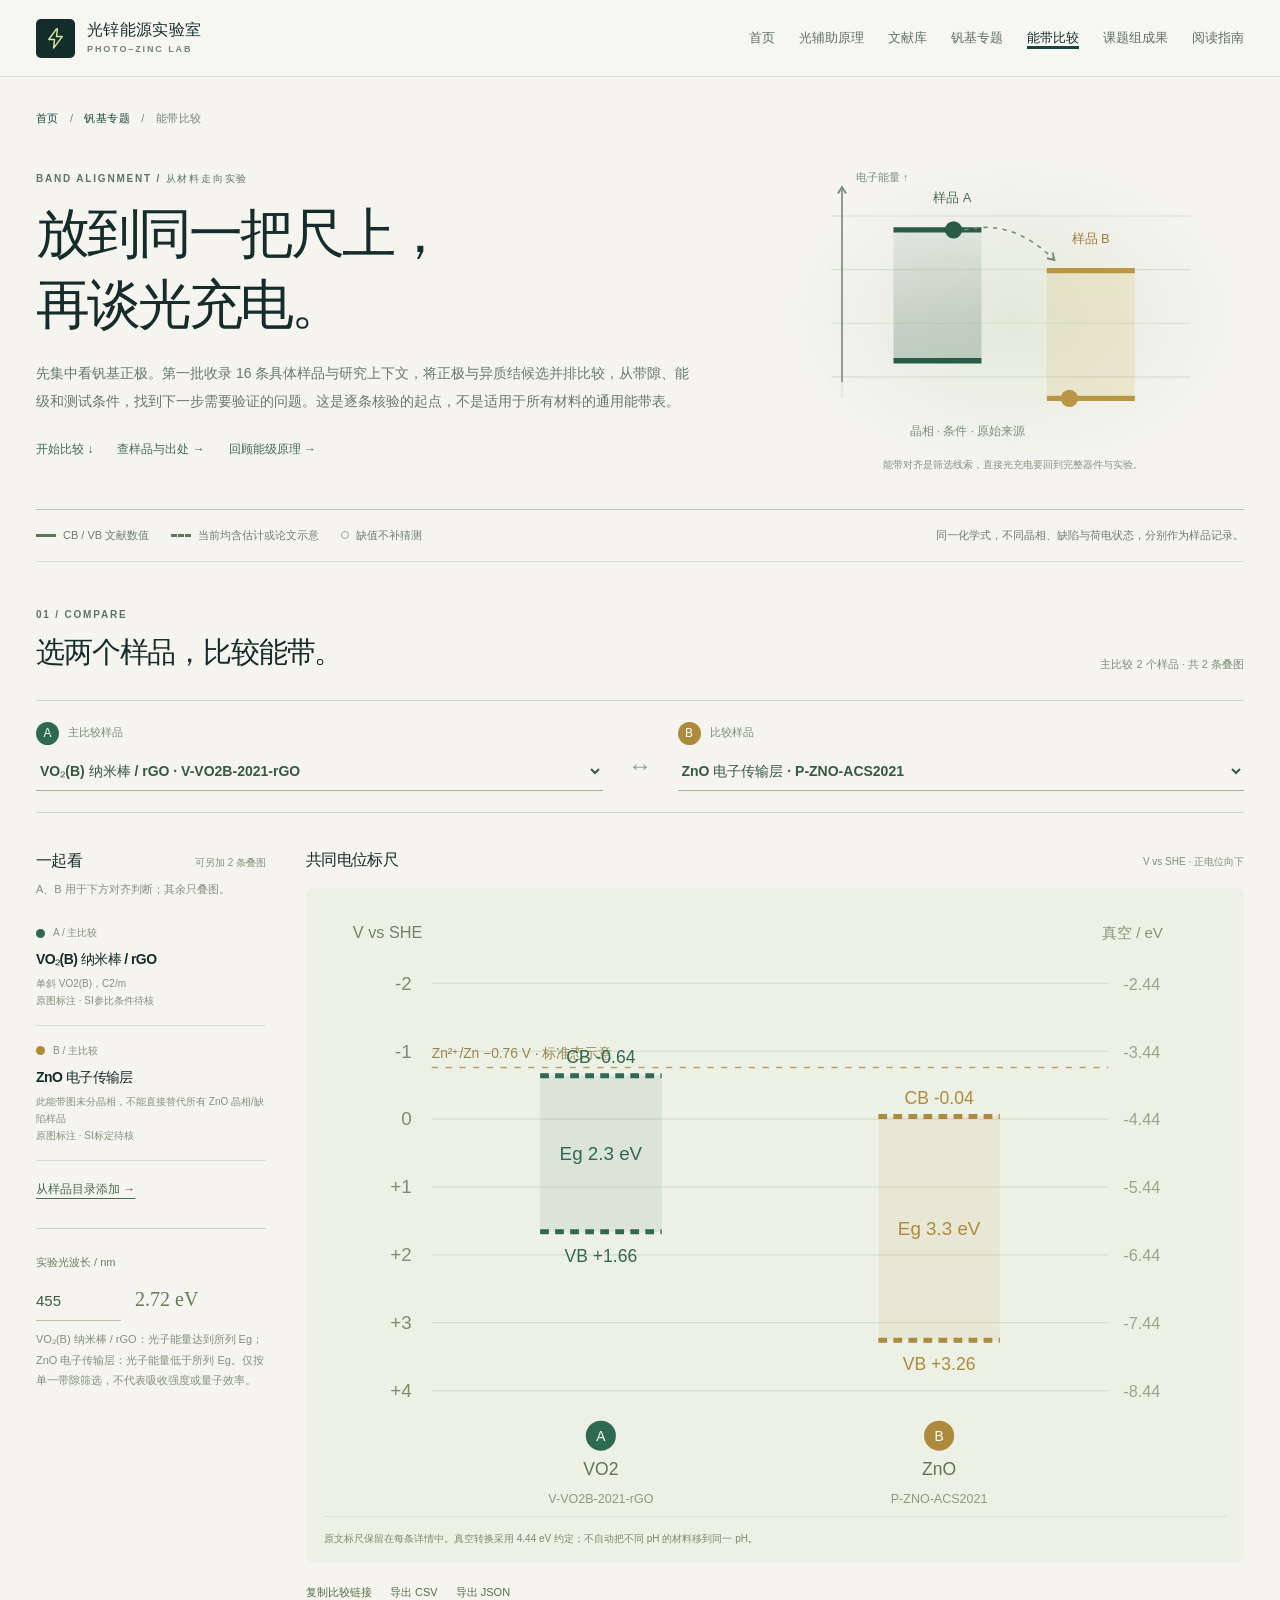
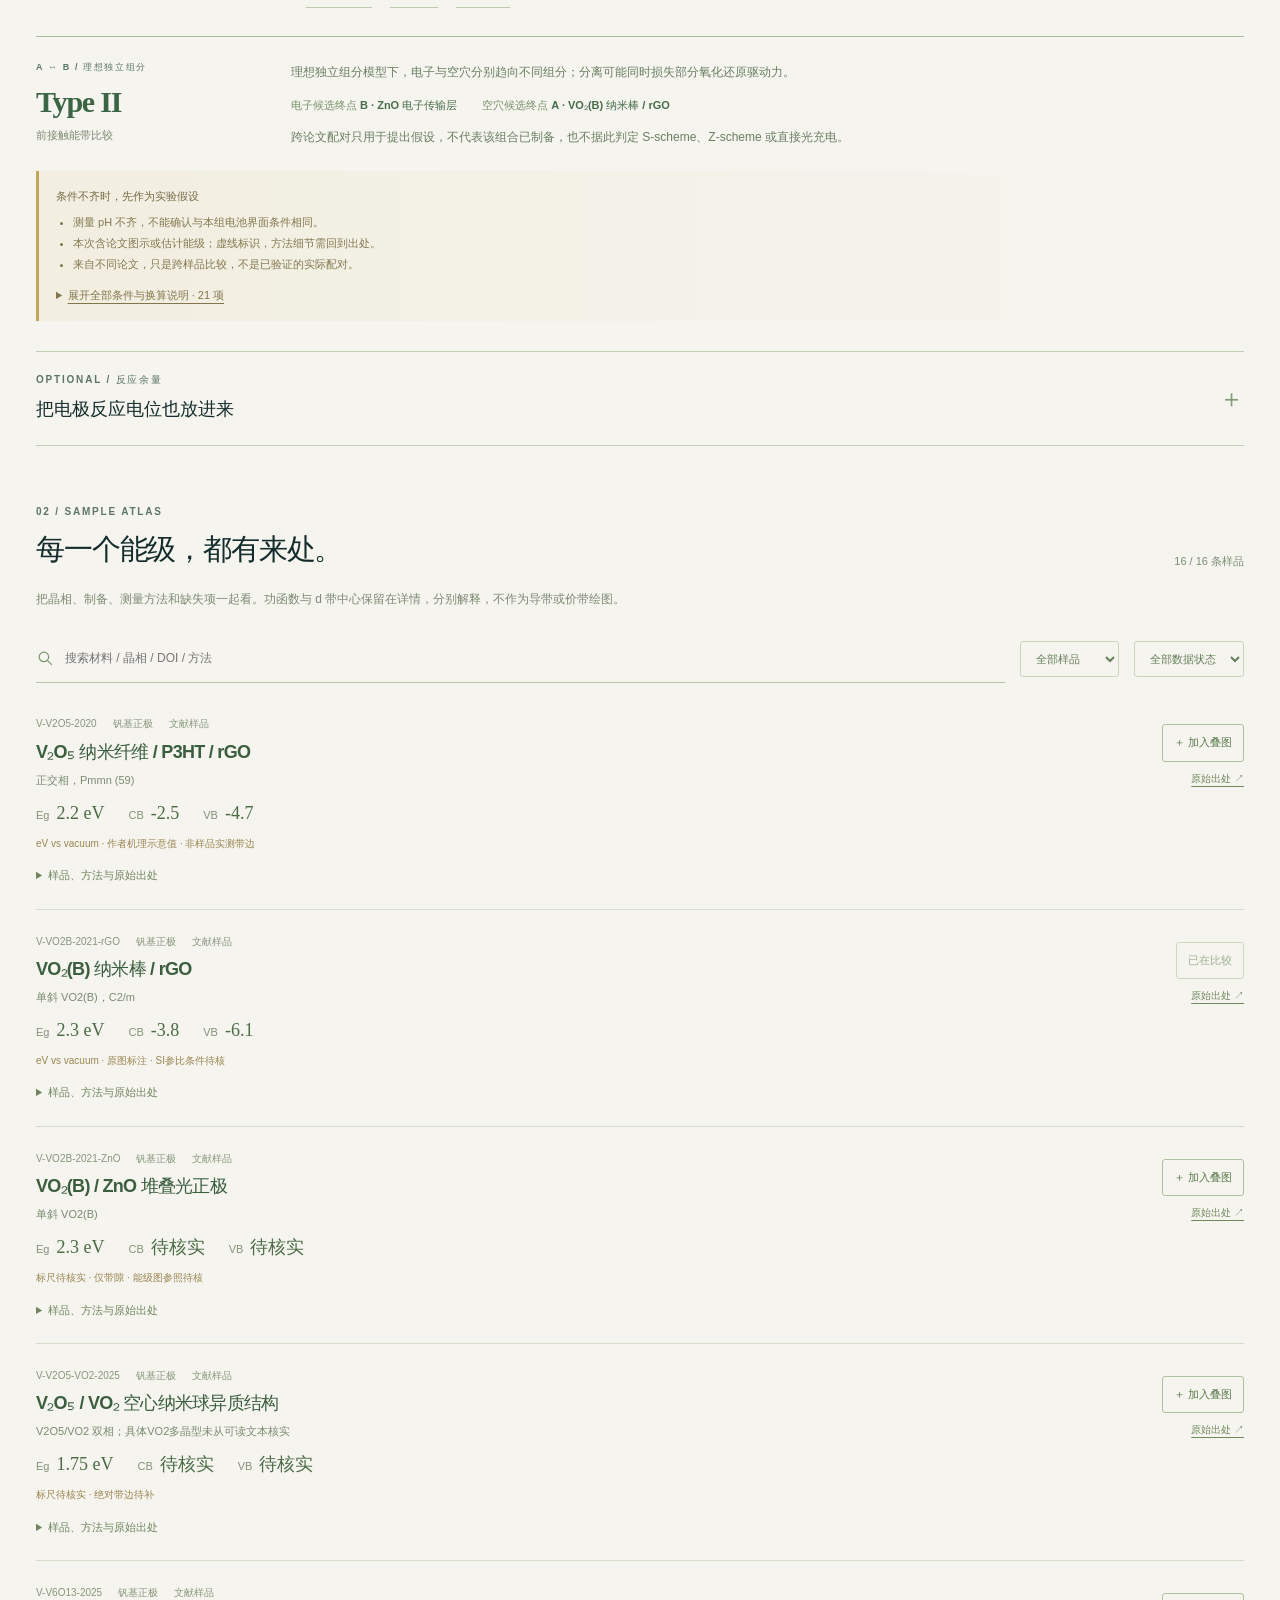
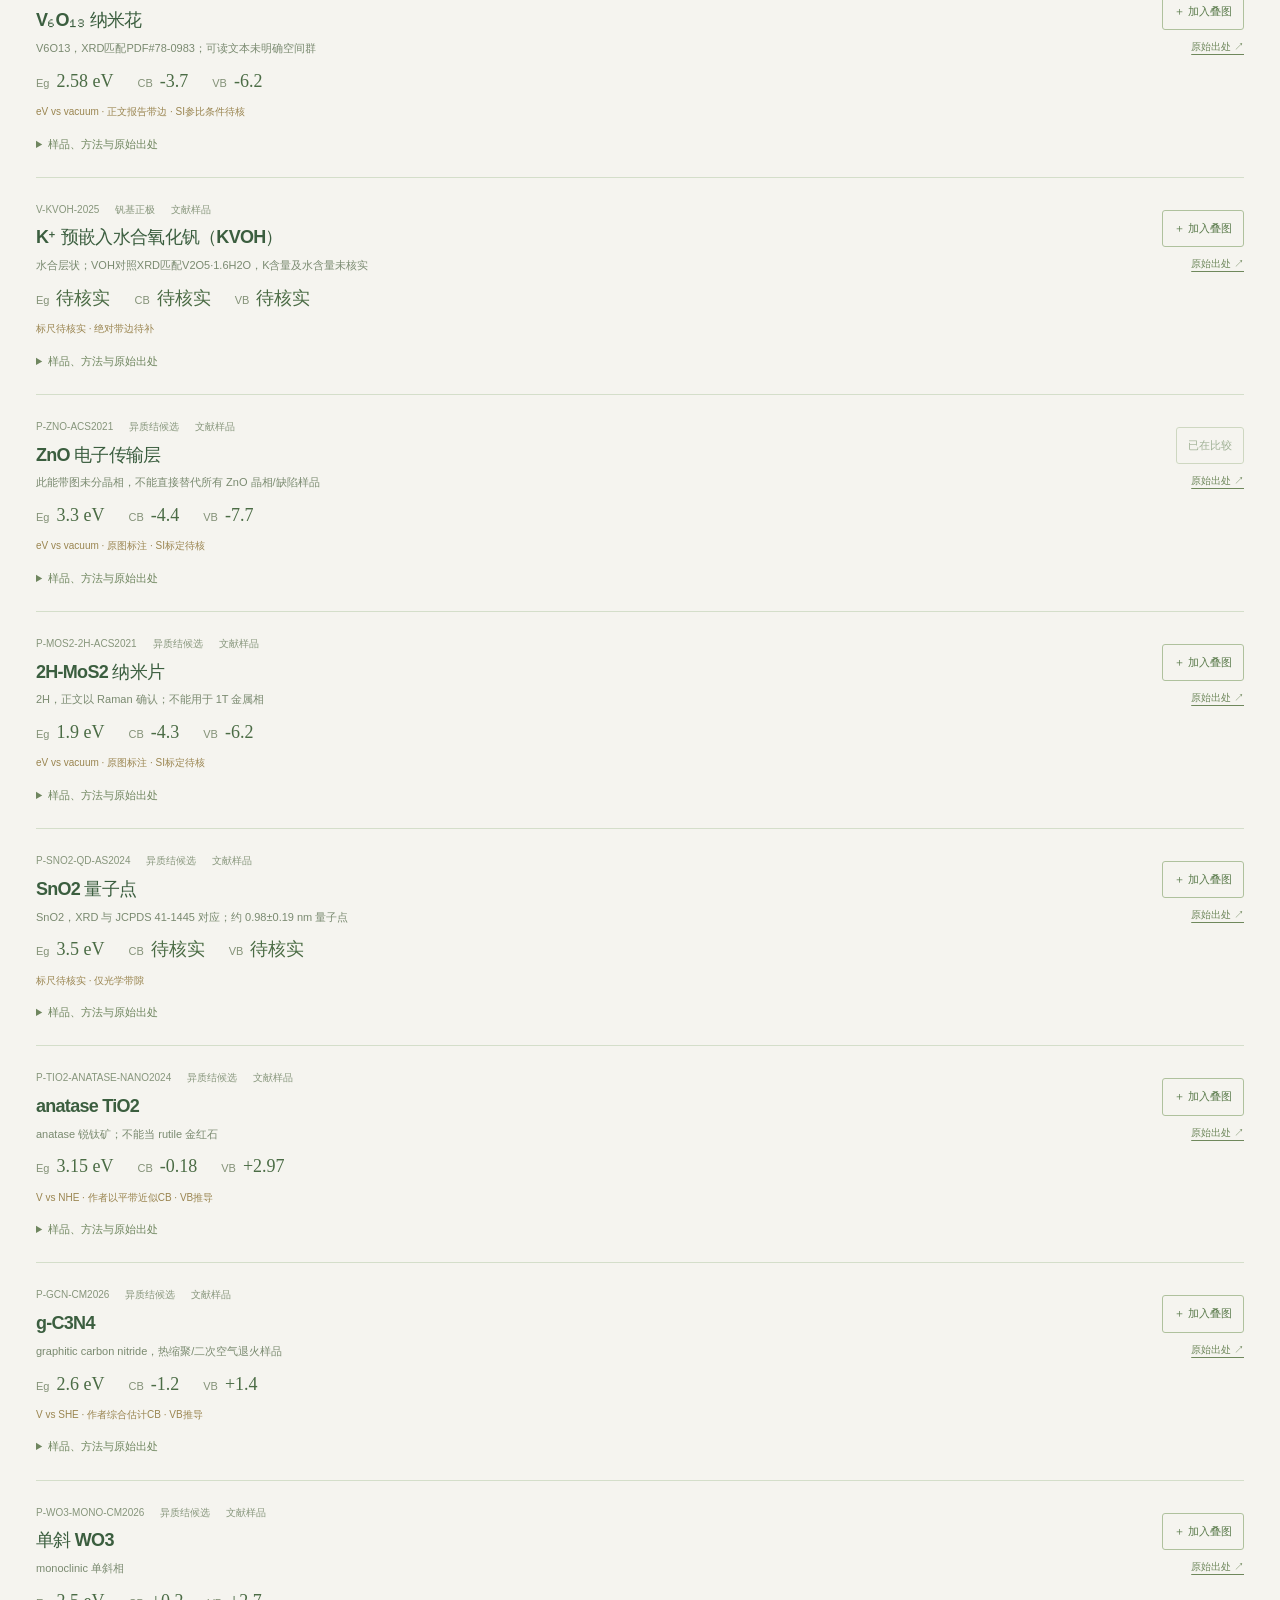
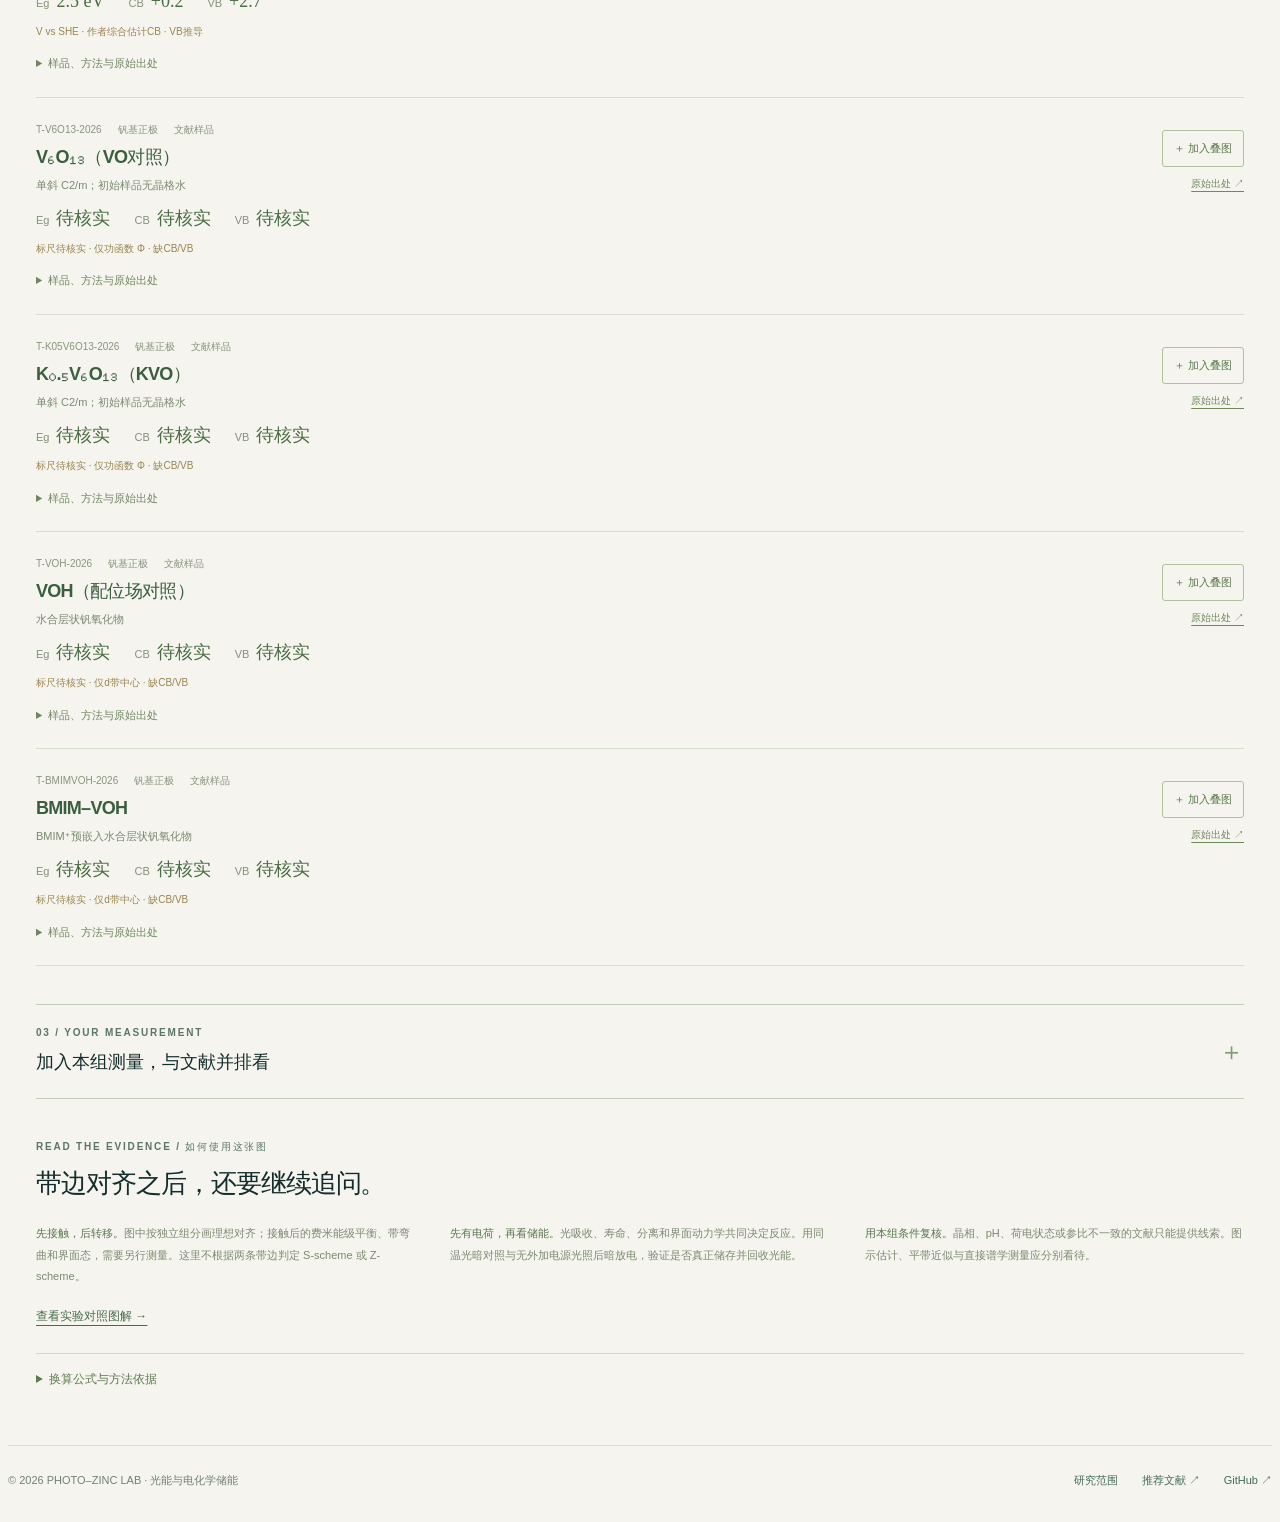
==== bands.html @ 740f1532 "Add sourced vanadium band comparison and photocharging screening" ====
<!DOCTYPE html>
<html lang="zh-CN">
<head>
  <meta charset="utf-8"/>
  <meta name="viewport" content="width=device-width,initial-scale=1"/>
  <title>钒基材料能带比较 · 光锌能源实验室</title>
  <meta name="description" content="按晶相、样品、方法与原始来源比较钒基正极和异质结候选组分的能带，辅助规划光充电实验。"/>
  <link rel="stylesheet" href="site.css?v=20261015-bands1"/>
  <link rel="stylesheet" href="bands.css?v=20261015-bands1"/>
</head>
<body class="bands-page">
  <a class="skip-link" href="#main-content">跳转到主要内容</a>
  <header class="site-header"><div class="header-inner">
    <a href="index.html" class="brand" aria-label="光锌能源实验室首页"><span class="brand-mark"><svg width="23" height="23" viewBox="0 0 24 24" fill="none" aria-hidden="true"><path d="M13 2 5 13h6l-1 9 9-12h-6l1-8Z" stroke="currentColor" stroke-width="1.5" stroke-linejoin="round"/></svg></span><span><strong>光锌能源实验室</strong><small>PHOTO–ZINC LAB</small></span></a>
    <nav class="site-nav" aria-label="主导航"><a href="index.html">首页</a><a href="principles.html">光辅助原理</a><a href="literature.html">文献库</a><a href="vanadium.html">钒基专题</a><a href="bands.html" aria-current="page">能带比较</a><a href="group.html">课题组成果</a><a href="guide.html">阅读指南</a></nav>
  </div></header>
  <main class="page-shell" id="main-content">
    <div class="breadcrumb"><a href="index.html">首页</a><span>/</span><a href="vanadium.html">钒基专题</a><span>/</span><span>能带比较</span></div>
    <section class="bands-hero" aria-labelledby="bands-title">
      <div><span class="kicker">BAND ALIGNMENT / 从材料走向实验</span><h1 id="bands-title">放到同一把尺上，<br/>再谈光充电。</h1><p>先集中看钒基正极。第一批收录 16 条具体样品与研究上下文，将正极与异质结候选并排比较，从带隙、能级和测试条件，找到下一步需要验证的问题。这是逐条核验的起点，不是适用于所有材料的通用能带表。</p><div class="bands-hero-links"><a href="#band-workspace">开始比较 ↓</a><a href="#band-catalog">查样品与出处 →</a><a href="principles.html#charge-conditions">回顾能级原理 →</a></div></div>
      <figure class="bands-hero-art"><svg viewBox="0 0 430 270" role="img" aria-label="两组半导体带边对齐的概念图，非材料实测能级" xmlns="http://www.w3.org/2000/svg"><defs><linearGradient id="hero-band" x2="0" y2="1"><stop stop-color="#577e68" stop-opacity=".09"/><stop offset="1" stop-color="#577e68" stop-opacity=".32"/></linearGradient><marker id="band-hero-arrow" markerWidth="7" markerHeight="7" refX="5" refY="3.5" orient="auto"><path d="m1 1 4 2.5L1 6" fill="none" stroke="#7b8d75" stroke-width="1.2"/></marker></defs><path d="M55 35V225M45 55H380M45 105H380M45 155H380M45 205H380" fill="none" stroke="#d7dfd0"/><path d="M55 210V28" stroke="#788e78" stroke-width="1.5" marker-end="url(#band-hero-arrow)"/><rect x="103" y="68" width="82" height="122" fill="url(#hero-band)"/><path d="M103 68H185M103 190H185" stroke="#285c45" stroke-width="5"/><rect x="246" y="106" width="82" height="119" fill="#d4b45c" opacity=".18"/><path d="M246 106H328M246 225H328" stroke="#b89643" stroke-width="5"/><circle cx="159" cy="68" r="8" fill="#285c45"/><circle cx="267" cy="225" r="8" fill="#b89643"/><path d="M169 68Q214 57 253 96" stroke="#7b8d75" stroke-width="1.5" fill="none" stroke-dasharray="4 5" marker-end="url(#band-hero-arrow)"/><text x="140" y="42" fill="#496b50" font-size="12">样品 A</text><text x="269" y="80" fill="#9a7e3d" font-size="12">样品 B</text><text x="118" y="259" fill="#789078" font-size="11">晶相 · 条件 · 原始来源</text><text x="68" y="22" fill="#789078" font-size="10">电子能量 ↑</text></svg><figcaption>能带对齐是筛选线索，直接光充电要回到完整器件与实验。</figcaption></figure>
    </section>
    <div class="bands-reading-key"><span><i class="key-line"></i>CB / VB 文献数值</span><span><i class="key-line dashed"></i>当前均含估计或论文示意</span><span><i class="key-dot"></i>缺值不补猜测</span><p>同一化学式，不同晶相、缺陷与荷电状态，分别作为样品记录。</p></div>

    <section class="band-workspace" id="band-workspace" aria-labelledby="workspace-heading">
      <div class="bands-section-title"><div><span class="kicker">01 / COMPARE</span><h2 id="workspace-heading">选两个样品，比较能带。</h2></div><span id="selection-status" role="status" aria-live="polite">正在读取样品数据</span></div>
      <div id="bands-app" hidden>
        <div class="band-selectors"><label><span class="selector-label"><b>A</b>主比较样品</span><select id="band-select-a" aria-label="主比较样品 A"></select></label><span class="selector-bridge" aria-hidden="true">↔</span><label><span class="selector-label"><b>B</b>比较样品</span><select id="band-select-b" aria-label="比较样品 B"></select></label></div>
        <div class="band-workbench">
          <aside class="band-pick-list" aria-labelledby="overlay-heading"><div class="overlay-title"><h3 id="overlay-heading">一起看</h3><span>可另加 2 条叠图</span></div><p class="band-small">A、B 用于下方对齐判断；其余只叠图。</p><div id="selected-records"></div><a class="text-link" href="#band-catalog">从样品目录添加 →</a><div class="photon-input"><label for="photon-wavelength">实验光波长 / nm</label><div><input id="photon-wavelength" type="number" value="455" min="1" step="1" inputmode="decimal"/><output id="photon-output" for="photon-wavelength"></output></div><p id="photon-note" class="band-small">单色光的能量筛选，不代表吸收强度。</p></div></aside>
          <div class="band-chart-column"><div class="band-chart-heading"><h3>共同电位标尺</h3><span>V vs SHE · 正电位向下</span></div><figure class="band-chart"><svg id="band-diagram" viewBox="0 0 720 490" role="img" aria-labelledby="band-svg-title band-svg-desc" xmlns="http://www.w3.org/2000/svg"><title id="band-svg-title">选中样品的导带与价带对比</title><desc id="band-svg-desc">数据加载后显示共同 SHE 电位标尺。缺失带边不绘制。</desc></svg><figcaption id="band-chart-caption">原文标尺保留在每条详情中。真空转换采用 4.44 eV 约定；不自动把不同 pH 的材料移到同一 pH。</figcaption></figure><div class="chart-actions"><button type="button" id="share-comparison">复制比较链接</button><button type="button" id="export-bands-csv">导出 CSV</button><button type="button" id="export-bands-json">导出 JSON</button><span id="export-status" role="status" aria-live="polite"></span></div></div>
        </div>
        <div id="comparison-result" class="comparison-result" aria-live="polite"></div>
        <div id="comparison-warnings" class="comparison-warnings"></div>
        <details class="redox-tool" id="redox-tool"><summary><span><span class="kicker">OPTIONAL / 反应余量</span><strong>把电极反应电位也放进来</strong></span><span aria-hidden="true">＋</span></summary><p>输入你们实测或有出处的正极氧化电位。这里计算简单能级模型的两侧余量，帮助设计对照，不输出“能 / 不能光充电”的结论。</p><div class="redox-fields"><label>电子 / 空穴模型<select id="redox-model"><option value="a">单组分 A</option><option value="b">单组分 B</option><option value="typeII">理想 Type II（需对应对齐）</option></select></label><label>正极氧化电位 / V vs SHE<input type="number" id="redox-cathode" step="0.01" placeholder="输入正极反应电位" inputmode="decimal"/></label><label>Zn²⁺/Zn / V vs SHE<input type="number" id="redox-zinc" step="0.01" value="-0.76" inputmode="decimal"/></label></div><p class="band-small">−0.76 V 是 Zn²⁺/Zn 的标准态近似。实际活度、电解液、温度与过电位会改变所需条件；正极平台须换到相同参比后输入。</p><div id="headroom-results" aria-live="polite"></div></details>
      </div>
      <p id="bands-load-message" class="bands-load-message">此页需要 JavaScript 显示交互比较；下方保留样品目录与原始出处。</p>
      <noscript><p class="bands-noscript">浏览器未启用 JavaScript。可以阅读下方静态目录；启用后可选样品、叠图和导出比较。</p></noscript>
    </section>

    <section class="band-catalog" id="band-catalog" aria-labelledby="catalog-heading"><div class="bands-section-title"><div><span class="kicker">02 / SAMPLE ATLAS</span><h2 id="catalog-heading">每一个能级，都有来处。</h2></div><span id="catalog-count"></span></div><p class="section-intro">把晶相、制备、测量方法和缺失项一起看。功函数与 d 带中心保留在详情，分别解释，不作为导带或价带绘图。</p><div class="catalog-controls" id="catalog-controls" hidden><label class="catalog-search"><span class="visually-hidden">搜索材料、晶相、DOI或方法</span><svg viewBox="0 0 24 24" width="19" height="19" aria-hidden="true"><circle cx="10" cy="10" r="6" fill="none" stroke="currentColor" stroke-width="1.5"/><path d="m15 15 5 5" stroke="currentColor" stroke-width="1.5"/></svg><input type="search" id="band-search" placeholder="搜索材料 / 晶相 / DOI / 方法"/></label><label><span class="visually-hidden">材料角色</span><select id="band-role-filter"><option value="all">全部样品</option><option value="cathode">钒基正极</option><option value="partner">异质结候选</option></select></label><label><span class="visually-hidden">数据完整性</span><select id="band-complete-filter"><option value="all">全部数据状态</option><option value="complete">有带边数值</option><option value="missing">缺带边</option></select></label></div><div id="band-catalog-live"></div><div id="bands-static-catalog"><!-- BAND_CATALOG_START -->
<article class="band-source-record" id="source-V-V2O5-2020">
<h3>V₂O₅ 纳米纤维 / P3HT / rGO</h3><p>CB -2.5 / VB -4.7 eV（真空） · Eg 2.2 eV</p>
<p><strong>作者机理示意值 · 非样品实测带边</strong> · 作者报告仅光照充电（无施加电流）；热控制待复核</p>
<details><summary>查看晶相、方法与原文</summary><dl><dt>晶相 / 样品</dt><dd>正交相，Pmmn (59)；2020 EES 样品；V2O5/P3HT/rGO/PVDF 光正极</dd><dt>方法</dt><dd>Eg：UV–vis 吸收边；CB/VB：作者机理图标注的真空能级示意值，原文未在此处交代独立带边测量方法</dd><dt>pH / 荷电态</dt><dd>pH未核实 / 未完整报告</dd><dt>原文定位</dt><dd>PDF 第2页（期刊2415页），Fig. 1a 能级示意、Fig. 1c UV–vis、Fig. 1d XRD；仅光照充电：PDF p.5 Fig.4b及p.6 Experimental measurements（记录OCV后放电）</dd></dl><ul><li>示意值；缺少带边测量参比与pH；只供机理图对照</li><li>原文图中直接写出 −2.5/−4.7 eV；不是本数据库从坐标读出的估计。</li><li>作者示意能级不等同于该电极在电解液中各荷电态的实测绝对带边，不能当成所有V2O5的通用值。</li><li>文章报告无外接太阳能电池的直接光充电，同时有光照辅助放电；器件有P3HT/rGO电荷选择与传输设计，不能仅归因于V2O5本体。</li></ul><p><a href="https://doi.org/10.1039/d0ee01392g" target="_blank" rel="noopener noreferrer">原文 DOI ↗</a> · <a href="https://api.repository.cam.ac.uk/server/api/core/bitstreams/85b148d4-4d3e-43b2-85d3-5c8c9e6ba1eb/content" target="_blank" rel="noopener noreferrer">核验来源 ↗</a><br/>Photo-rechargeable zinc-ion batteries</p></details></article>
<article class="band-source-record" id="source-V-VO2B-2021-rGO">
<h3>VO₂(B) 纳米棒 / rGO</h3><p>CB -3.8 / VB -6.1 eV（真空） · Eg 2.3 eV</p>
<p><strong>原图标注 · SI参比条件待核</strong> · 该论文器件报告直接光充电</p>
<details><summary>查看晶相、方法与原文</summary><dl><dt>晶相 / 样品</dt><dd>单斜 VO2(B)，C2/m；2021 AEM 微波水热纳米棒；VO2/rGO/PVDF 光正极</dd><dt>方法</dt><dd>Eg：UV–vis，间接带隙约2.3 eV，直接带隙约2.53 eV；带边见正文Fig. 2e，作者称实验估计详见SI Fig. S4/Table S1（本轮未取到SI，具体电化学参比条件待核）</dd><dt>pH / 荷电态</dt><dd>pH未核实 / 未完整报告</dd><dt>原文定位</dt><dd>PDF 第2页 Fig. 1e,f（XRD/UV–vis）；第3页 Fig. 2e（−3.8/−6.1 eV）和第一段（SI定位）</dd></dl><ul><li>VO2(B)专属样品；不能套用于VO2(M/R)；带边参比待SI补核</li><li>同一样品有间接与直接Tauc带隙，主字段采用间接2.3 eV。</li><li>带边已在正文能级图数值标注；原始参比电极、pH及转换过程未完成SI核验。</li><li>作者报告VO2/rGO器件的直接光充电；纯VO2平面光探测器在0 V未显示分离电流，rGO堆叠后出现零偏压光电流。</li></ul><p><a href="https://doi.org/10.1002/aenm.202100115" target="_blank" rel="noopener noreferrer">原文 DOI ↗</a> · <a href="https://d-nb.info/1228577064/34" target="_blank" rel="noopener noreferrer">核验来源 ↗</a><br/>Vanadium Dioxide Cathodes for High-Rate Photo-Rechargeable Zinc-Ion Batteries</p></details></article>
<article class="band-source-record" id="source-V-VO2B-2021-ZnO">
<h3>VO₂(B) / ZnO 堆叠光正极</h3><p>CB / VB：尚缺可对齐的绝对带边 · Eg 2.3 eV</p>
<p><strong>仅带隙 · 能级图参照待核</strong> · 该论文器件报告直接光充电</p>
<details><summary>查看晶相、方法与原文</summary><dl><dt>晶相 / 样品</dt><dd>单斜 VO2(B)；2021 JMCA CF/ZnO/VO2 电极；VO2为储能吸光组分，ZnO为电子传输/空穴阻挡层</dd><dt>方法</dt><dd>Eg：UV–vis 吸收；Fig. 2c给能级深度示意，但纵轴未明确真空零点与符号；为避免把正能量深度误作电势，本条不填可换算绝对带边</dd><dt>pH / 荷电态</dt><dd>pH未核实 / 未完整报告</dd><dt>原文定位</dt><dd>PDF 第2页 Fig. 1c,e,f；第3页 Fig. 2c；SoC变化的Eg见SI Fig. S5/Table S1</dd></dl><ul><li>只有Eg进入定量比较；能级图参考与符号需人工确认</li><li>正文直接报告本样品Eg约2.3 eV。</li><li>Fig. 2c VO2能级深度数字为3.8/6.1 eV，ZnO为4.4/7.7 eV；不作为本条绝对CB/VB输出。</li><li>文中报告无外部电源的直接光充电，光充电效率约0.51%；电极结构与rGO混合样品不同，不能合并为同一样品。</li></ul><p><a href="https://doi.org/10.1039/d1ta07572a" target="_blank" rel="noopener noreferrer">原文 DOI ↗</a> · <a href="https://api.repository.cam.ac.uk/server/api/core/bitstreams/186691ed-7ee0-4cb0-ad47-0bc911e34256/content" target="_blank" rel="noopener noreferrer">核验来源 ↗</a><br/>Vanadium dioxide–zinc oxide stacked photocathodes for photo-rechargeable zinc-ion batteries</p></details></article>
<article class="band-source-record" id="source-V-V2O5-VO2-2025">
<h3>V₂O₅ / VO₂ 空心纳米球异质结构</h3><p>CB / VB：尚缺可对齐的绝对带边 · Eg 1.75 eV</p>
<p><strong>绝对带边待补</strong> · 报告光辅助性能；直接光充未核</p>
<details><summary>查看晶相、方法与原文</summary><dl><dt>晶相 / 样品</dt><dd>V2O5/VO2 双相；具体VO2多晶型未从可读文本核实；2025 JMCA 受控氧化形成的空心球复合光正极</dd><dt>方法</dt><dd>UV–vis 光学带隙，正文讨论SI Fig. S6；正文Fig. 1e–g DOS以费米能级0 eV为零点，不能转换为绝对真空带边</dd><dt>pH / 荷电态</dt><dd>pH未核实 / 未完整报告</dd><dt>原文定位</dt><dd>Results/Discussion：光学性能段（SI Fig. S6）；DOS讨论段 Fig. 1e–g</dd></dl><ul><li>仅光学Eg；相和绝对带边待补；不能自动判定异质结类型</li><li>同文纯V2O5对照Eg2.06 eV，VO2对照Eg约2.95 eV，均属于该文特定样品。</li><li>复合物1.75 eV不能拆成两相各自的CB/VB。</li><li>已读文本主要报告光照放电增容；尚未据完整原文确认无外电源直接光充电，不能只凭标题判定。</li></ul><p><a href="https://doi.org/10.1039/d5ta00517e" target="_blank" rel="noopener noreferrer">原文 DOI ↗</a> · <a href="https://pubs.rsc.org/en/content/articlehtml/2025/ta/d5ta00517e" target="_blank" rel="noopener noreferrer">核验来源 ↗</a><br/>Controlled oxidation of V2O5/VO2 hollow nanospheres as photocathodes for photo-rechargeable zinc ion batteries with an ultrahigh capacity enhancement</p></details></article>
<article class="band-source-record" id="source-V-V6O13-2025">
<h3>V₆O₁₃ 纳米花</h3><p>CB -3.7 / VB -6.2 eV（真空） · Eg 2.58 eV</p>
<p><strong>正文报告带边 · SI参比条件待核</strong> · 报告直接光充；循环主要为光辅助电充</p>
<details><summary>查看晶相、方法与原文</summary><dl><dt>晶相 / 样品</dt><dd>V6O13，XRD匹配PDF#78-0983；可读文本未明确空间群；水热合成纳米片组装纳米花；V6O13/碳浆7:3滴涂钛网</dd><dt>方法</dt><dd>UV–vis（SI Fig. S6a,b）结合Mott–Schottky（SI Fig. S7/Table S1）；出版社正文2.1节直接报告−3.7/−6.2 eV；原参比电极、pH和换算细节待SI核实</dd><dt>pH / 荷电态</dt><dd>pH未核实 / 未完整报告</dd><dt>原文定位</dt><dd>正文2.1 Design and mechanism of PRZIBs；SI Figs. S6,S7 and Table S1；充电模式SI Fig. S9</dd></dl><ul><li>带边参比换算未补全；不用于给出确定的光充电可行性结论</li><li>原文带边取一位小数，CB−VB为2.5 eV与Eg2.58 eV未严格一致，原因待SI核验；勿人为修改数值使之相等。</li><li>文中区分常规电充、光辅助电充、直接光充；主要循环增容数据采用光辅助电充。</li><li>pH及电化学参比未核验，绝对位置的来源条件仍需补充。</li></ul><p><a href="https://doi.org/10.1016/j.ensm.2025.104532" target="_blank" rel="noopener noreferrer">原文 DOI ↗</a> · <a href="https://www.sciencedirect.com/science/article/abs/pii/S2405829725005306" target="_blank" rel="noopener noreferrer">核验来源 ↗</a><br/>Mixed-valence vanadium oxides based photocathodes for photo-rechargeable zinc-ion batteries with enhanced capacity and cycle life</p></details></article>
<article class="band-source-record" id="source-V-KVOH-2025">
<h3>K⁺ 预嵌入水合氧化钒（KVOH）</h3><p>CB / VB：尚缺可对齐的绝对带边 · Eg 待补</p>
<p><strong>绝对带边待补</strong> · 报告光辅助充放电；直接光充未核</p>
<details><summary>查看晶相、方法与原文</summary><dl><dt>晶相 / 样品</dt><dd>水合层状；VOH对照XRD匹配V2O5·1.6H2O，K含量及水含量未核实；2025 JES课题组KVOH光正极；不与碳包覆KVOH专利样品合并</dd><dt>方法</dt><dd>公开摘要和结果片段仅核实带隙减小/导带提高的定性结论；未取得数值图表，不填数值</dd><dt>pH / 荷电态</dt><dd>pH未核实 / 未完整报告</dd><dt>原文定位</dt><dd>Abstract/Highlights及Results片段Fig. 1a；相关勘误10.1016/j.est.2025.117613</dd></dl><ul><li>数值待补；优先请求本组原文/补充信息中的UV–vis、M–S或UPS图</li><li>公开可读内容支持K预嵌入调带趋势，但没有可复核的Eg/CB/VB数值。</li><li>相关作者预印本SSRN5197777本轮下载403；停止重试，待作者PDF。</li><li>属于光辅助充放电，不能由容量提升推断无外电源光充电。</li></ul><p><a href="https://doi.org/10.1016/j.est.2025.117461" target="_blank" rel="noopener noreferrer">原文 DOI ↗</a> · <a href="https://www.sciencedirect.com/science/article/pii/S2352152X25021747" target="_blank" rel="noopener noreferrer">核验来源 ↗</a><br/>Boosted energy capacity and cycling stability of photo-assisted zinc-ion batteries by K+ intercalated hydrated vanadium oxide-based photocathodes</p></details></article>
<article class="band-source-record" id="source-P-ZNO-ACS2021">
<h3>ZnO 电子传输层</h3><p>CB -4.4 / VB -7.7 eV（真空） · Eg 3.3 eV</p>
<p><strong>原图标注 · SI标定待核</strong> · 其他体系来源 · 与钒基复合待验证</p>
<details><summary>查看晶相、方法与原文</summary><dl><dt>晶相 / 样品</dt><dd>此能带图未分晶相，不能直接替代所有 ZnO 晶相/缺陷样品；先在碳纤维集流体上涂布并热处理 ZnO 薄层，再水热生长 MoS2；光充电锌离子电池中的 ZnO</dd><dt>方法</dt><dd>读取原始论文 Fig. 1e 的明确能级标签，非图估读；正文说实验估计见 SI Fig. S3/Table S1，本轮未验证 SI 的拟合/标定细节</dd><dt>pH / 荷电态</dt><dd>pH未核实 / 未完整报告</dd><dt>原文定位</dt><dd>Accepted manuscript p. 4 Fig. 1e；p. 5 Results and Discussion；p. 6 Fig. 2d 交叉显示同一数值</dd></dl><ul><li>本数据来自 MoS2/ZnO 光电池样品，不能冒充 VO2/ZnO 特定样品的实测能带。</li><li>真实钒基配对实例见 DOI 10.1039/D1TA07572A，但该文的能带绝对数字本轮未核实。</li><li>论文器件使用 3 M Zn(CF3SO3)2 水系电解液；原图能级标定 pH 未在正文给出。</li></ul><p><a href="https://doi.org/10.1021/acsnano.1c06372" target="_blank" rel="noopener noreferrer">原文 DOI ↗</a> · <a href="https://www.repository.cam.ac.uk/items/ac3e0422-091e-4ac5-9e7c-e2fde6f4dcdb" target="_blank" rel="noopener noreferrer">核验来源 ↗</a><br/>Molybdenum Disulfide–Zinc Oxide Photocathodes for Photo-Rechargeable Zinc-Ion Batteries</p></details></article>
<article class="band-source-record" id="source-P-MOS2-2H-ACS2021">
<h3>2H-MoS2 纳米片</h3><p>CB -4.3 / VB -6.2 eV（真空） · Eg 1.9 eV</p>
<p><strong>原图标注 · SI标定待核</strong> · 其他体系来源 · 与钒基复合待验证</p>
<details><summary>查看晶相、方法与原文</summary><dl><dt>晶相 / 样品</dt><dd>2H，正文以 Raman 确认；不能用于 1T 金属相；180 °C 水热 15 h 生长在 ZnO/碳纤维上的二维 MoS2 纳米片</dd><dt>方法</dt><dd>Fig. 1e 明确数值标签＋Fig. 1f UV–vis/Tauc；正文提到能级实验估计在 SI Fig. S3/Table S1，SI 标定细节未核验</dd><dt>pH / 荷电态</dt><dd>pH未核实 / 未完整报告</dd><dt>原文定位</dt><dd>Accepted manuscript p. 4 Fig. 1e–g；p. 5 Results and Discussion</dd></dl><ul><li>这是作为储锌兼吸光正极的 MoS2；将其作为钒基异质结候选只是一项待验证设计。</li><li>不能把 2H 薄片的带隙/能级套到 1T 相或混合 1T/2H 样品。</li><li>本论文 ZnO 的 CB 比 MoS2 深约 0.1 eV，属于该样品的论文示意，不是保证复合电极电荷方向的普适结论。</li></ul><p><a href="https://doi.org/10.1021/acsnano.1c06372" target="_blank" rel="noopener noreferrer">原文 DOI ↗</a> · <a href="https://www.repository.cam.ac.uk/items/ac3e0422-091e-4ac5-9e7c-e2fde6f4dcdb" target="_blank" rel="noopener noreferrer">核验来源 ↗</a><br/>Molybdenum Disulfide–Zinc Oxide Photocathodes for Photo-Rechargeable Zinc-Ion Batteries</p></details></article>
<article class="band-source-record" id="source-P-SNO2-QD-AS2024">
<h3>SnO2 量子点</h3><p>CB / VB：尚缺可对齐的绝对带边 · Eg 3.5 eV</p>
<p><strong>仅光学带隙</strong> · 其他体系来源 · 与钒基复合待验证</p>
<details><summary>查看晶相、方法与原文</summary><dl><dt>晶相 / 样品</dt><dd>SnO2，XRD 与 JCPDS 41-1445 对应；约 0.98±0.19 nm 量子点；碳布上物理吸附 SnO2 QDs，随后生长葵花状 MoS2；原研究是 MoS2/SnO2 光充电锌电池</dd><dt>方法</dt><dd>UV–vis/Tauc 光学带隙；绝对能带待原图/补充材料核验</dd><dt>pH / 荷电态</dt><dd>pH未核实 / 未完整报告</dd><dt>原文定位</dt><dd>2.1 Synthesis and Characterization；Fig. 1b、Fig. 2a/f；Supporting Information Fig. S2</dd></dl><ul><li>正文给出该组分光学带隙 3.5 eV；复合样品光学带隙 2.1 eV 不是 SnO2 的带隙。</li><li>正文明确 MoS2/SnO2 的 CB/VB 差值约 0.1/1.7 eV，但只有偏移量不足以填绝对能级。</li><li>原论文 MoS2 样品含 1T/2H 混合特征，不与 2021 年 2H-MoS2 样品合并。</li><li>出版社全文通过公开索引可读，但本轮原图下载受限；不以推算或网上通用值补绝对能带。</li></ul><p><a href="https://doi.org/10.1002/advs.202309555" target="_blank" rel="noopener noreferrer">原文 DOI ↗</a> · <a href="https://advanced.onlinelibrary.wiley.com/doi/10.1002/advs.202309555" target="_blank" rel="noopener noreferrer">核验来源 ↗</a><br/>3D Hierarchical Sunflower-Shaped MoS2/SnO2 Photocathodes for Photo-Rechargeable Zinc Ion Batteries</p></details></article>
<article class="band-source-record" id="source-P-TIO2-ANATASE-NANO2024">
<h3>anatase TiO2</h3><p>CB -0.18 / VB 2.97 V vs NHE · Eg 3.15 eV</p>
<p><strong>作者以平带近似CB · VB推导</strong> · 其他体系来源 · 与钒基复合待验证</p>
<details><summary>查看晶相、方法与原文</summary><dl><dt>晶相 / 样品</dt><dd>anatase 锐钛矿；不能当 rutile 金红石；TiO2–ZnO n–n 光催化体系中的单独合成 anatase TiO2 对照样品</dd><dt>方法</dt><dd>Mott–Schottky 得到 Efb=−0.18 V vs NHE（pH 7），作者将此近似为 n 型 CB；VB=CB+Eg。原文的 CB 近似不等于独立实测 CB 边</dd><dt>pH / 荷电态</dt><dd>7 / 未完整报告</dd><dt>原文定位</dt><dd>3.5.3 Band Structures；Fig. 10；原文 PDF p. 9 of 12</dd></dl><ul><li>原研究为污染物光催化，不是钒基电池/直接光充电验证。</li><li>CB 是作者以平带电位近似的估计，应用时应以虚线/估计标签区别于实测带边。</li><li>原文把电位单位写为 eV vs NHE；这里保持数值并规范为 V vs NHE。</li><li>原文 CB/VB 数据在出版社公开索引与原文 PDF 索引两路相同；当前出版社访问限流，不反复请求。</li></ul><p><a href="https://doi.org/10.3390/nano14221802" target="_blank" rel="noopener noreferrer">原文 DOI ↗</a> · <a href="https://www.mdpi.com/2079-4991/14/22/1802" target="_blank" rel="noopener noreferrer">核验来源 ↗</a><br/>Synthesis of TiO2-ZnO n-n Heterojunction with Excellent Visible Light-Driven Photodegradation of Tetracycline</p></details></article>
<article class="band-source-record" id="source-P-GCN-CM2026">
<h3>g-C3N4</h3><p>CB -1.2 / VB 1.4 V vs SHE · Eg 2.6 eV</p>
<p><strong>作者综合估计CB · VB推导</strong> · 其他体系来源 · 与钒基复合待验证</p>
<details><summary>查看晶相、方法与原文</summary><dl><dt>晶相 / 样品</dt><dd>graphitic carbon nitride，热缩聚/二次空气退火样品；melamine 360 °C 30 min→600 °C 3 h 得 bulk-C3N4，再 550 °C 空气退火 2 h；WO3/g-C3N4 光电催化研究的纯 g-C3N4 对照</dd><dt>方法</dt><dd>作者综合 Mott–Schottky、光电流起始电位与解析计算估计 CB；VB 由 CB+光学带隙计算，非直接 UPS</dd><dt>pH / 荷电态</dt><dd>7 / 未完整报告</dd><dt>原文定位</dt><dd>Results and discussion / Catalyst design for a bias-free PEC system；Fig. 1a；SI S7、S13–S16；Methods / Synthesis of g-C3N4 and WO3</dd></dl><ul><li>这是一项 PEC CO2/生物质氧化研究，不是锌电池；作为待验证的钒基复合候选。</li><li>仅适用于该制备和 pH 7 条件；缺陷、质子化与电解液可能改变能级。</li><li>SHE 电位不是 RHE；不要再额外加 pH 项后当原数值。</li></ul><p><a href="https://doi.org/10.1038/s43246-026-01189-8" target="_blank" rel="noopener noreferrer">原文 DOI ↗</a> · <a href="https://www.nature.com/articles/s43246-026-01189-8" target="_blank" rel="noopener noreferrer">核验来源 ↗</a><br/>Bias-free photoelectrochemical co-production of formate from CO2 and biomass-derived plastic precursors</p></details></article>
<article class="band-source-record" id="source-P-WO3-MONO-CM2026">
<h3>单斜 WO3</h3><p>CB 0.2 / VB 2.7 V vs SHE · Eg 2.5 eV</p>
<p><strong>作者综合估计CB · VB推导</strong> · 其他体系来源 · 与钒基复合待验证</p>
<details><summary>查看晶相、方法与原文</summary><dl><dt>晶相 / 样品</dt><dd>monoclinic 单斜相；Na2WO4·2H2O/HCl 沉淀洗涤，400 °C 空气煅烧 2 h；WO3/g-C3N4 光电催化研究的纯 WO3 对照</dd><dt>方法</dt><dd>作者综合 Mott–Schottky、光电流起始电位与解析计算估计 CB；VB 由 CB+光学带隙计算</dd><dt>pH / 荷电态</dt><dd>7 / 未完整报告</dd><dt>原文定位</dt><dd>Results and discussion / Catalyst design for a bias-free PEC system；Fig. 1a；SI S7、S13–S16；Methods / Synthesis of g-C3N4 and WO3</dd></dl><ul><li>原研究的 WO3 在 Z-scheme PEC 氧化一侧发挥作用；不能仅凭形成异质结就认定有能力还原 Zn2+。</li><li>原研究为 PEC，未证明该 WO3 与钒基正极直接光充电。</li><li>不能把本单斜 WO3 数据用于 WO3−x、W18O49 或水合 WO3。</li></ul><p><a href="https://doi.org/10.1038/s43246-026-01189-8" target="_blank" rel="noopener noreferrer">原文 DOI ↗</a> · <a href="https://www.nature.com/articles/s43246-026-01189-8" target="_blank" rel="noopener noreferrer">核验来源 ↗</a><br/>Bias-free photoelectrochemical co-production of formate from CO2 and biomass-derived plastic precursors</p></details></article>
<article class="band-source-record" id="source-T-V6O13-2026">
<h3>V₆O₁₃（VO对照）</h3><p>CB / VB：尚缺可对齐的绝对带边 · Eg 待补 · 功函数 Φ 4.55 eV（不是CB/VB）</p>
<p><strong>仅功函数 Φ · 缺CB/VB</strong> · 常规水系锌电研究 · 未核实光充电</p>
<details><summary>查看晶相、方法与原文</summary><dl><dt>晶相 / 样品</dt><dd>单斜 C2/m；初始样品无晶格水；老师分享论文中的独立样品</dd><dt>方法</dt><dd>UPS功函数；不是CB/VB</dd><dt>pH / 荷电态</dt><dd>pH未核实 / 未完整报告</dd><dt>原文定位</dt><dd>正文p.2 §2.1，Fig.1e（p.3）；UPS引用SI Fig.S12</dd></dl><ul><li>功函数可定位费米能级，但无法单独确定CB、VB或光充电能力。</li><li>VO与KVO是该文独立样品，不能与光正极V₆O₁₃纳米花合并。</li></ul><p><a href="https://doi.org/10.1002/adma.75300" target="_blank" rel="noopener noreferrer">原文 DOI ↗</a> · <a href="https://doi.org/10.1002/adma.75300" target="_blank" rel="noopener noreferrer">核验来源 ↗</a><br/>Pre-Intercalated Cation Optimizing Proton Topochemistry for High-Performance Aqueous Zinc-Ion Batteries</p></details></article>
<article class="band-source-record" id="source-T-K05V6O13-2026">
<h3>K₀.₅V₆O₁₃（KVO）</h3><p>CB / VB：尚缺可对齐的绝对带边 · Eg 待补 · 功函数 Φ 3.99 eV（不是CB/VB）</p>
<p><strong>仅功函数 Φ · 缺CB/VB</strong> · 常规水系锌电研究 · 未核实光充电</p>
<details><summary>查看晶相、方法与原文</summary><dl><dt>晶相 / 样品</dt><dd>单斜 C2/m；初始样品无晶格水；老师分享论文中的独立样品</dd><dt>方法</dt><dd>UPS功函数；不是CB/VB</dd><dt>pH / 荷电态</dt><dd>pH未核实 / 未完整报告</dd><dt>原文定位</dt><dd>正文p.2 §2.1，Fig.1e（p.3）；UPS引用SI Fig.S12</dd></dl><ul><li>功函数可定位费米能级，但无法单独确定CB、VB或光充电能力。</li><li>VO与KVO是该文独立样品，不能与光正极V₆O₁₃纳米花合并。</li></ul><p><a href="https://doi.org/10.1002/adma.75300" target="_blank" rel="noopener noreferrer">原文 DOI ↗</a> · <a href="https://doi.org/10.1002/adma.75300" target="_blank" rel="noopener noreferrer">核验来源 ↗</a><br/>Pre-Intercalated Cation Optimizing Proton Topochemistry for High-Performance Aqueous Zinc-Ion Batteries</p></details></article>
<article class="band-source-record" id="source-T-VOH-2026">
<h3>VOH（配位场对照）</h3><p>CB / VB：尚缺可对齐的绝对带边 · Eg 待补 · d带中心 -0.141 eV（费米相对值，不是CB/VB）</p>
<p><strong>仅d带中心 · 缺CB/VB</strong> · 常规水系锌电研究 · 未核实光充电</p>
<details><summary>查看晶相、方法与原文</summary><dl><dt>晶相 / 样品</dt><dd>水合层状钒氧化物；老师分享论文中的独立样品</dd><dt>方法</dt><dd>DFT V 3d态密度中心；费米相对坐标，不是真空绝对能级</dd><dt>pH / 荷电态</dt><dd>pH未核实 / 未完整报告</dd><dt>原文定位</dt><dd>Fig.5a,b（PDF p.8），正文PDF p.9（期刊页I）DOS讨论</dd></dl><ul><li>d带中心反映该计算的局部电子态变化，不能当作导带底、价带顶或电化学氧化还原电位。</li><li>本文讨论工作电位提升，未由此给出光充电验证。</li></ul><p><a href="https://doi.org/10.1021/acsnano.6c15858" target="_blank" rel="noopener noreferrer">原文 DOI ↗</a> · <a href="https://doi.org/10.1021/acsnano.6c15858" target="_blank" rel="noopener noreferrer">核验来源 ↗</a><br/>Universal Ligand-Field Engineering of Layered Vanadium-Based Cathodes for High-Voltage Aqueous Zinc Ion Batteries</p></details></article>
<article class="band-source-record" id="source-T-BMIMVOH-2026">
<h3>BMIM–VOH</h3><p>CB / VB：尚缺可对齐的绝对带边 · Eg 待补 · d带中心 -0.816 eV（费米相对值，不是CB/VB）</p>
<p><strong>仅d带中心 · 缺CB/VB</strong> · 常规水系锌电研究 · 未核实光充电</p>
<details><summary>查看晶相、方法与原文</summary><dl><dt>晶相 / 样品</dt><dd>BMIM⁺预嵌入水合层状钒氧化物；老师分享论文中的独立样品</dd><dt>方法</dt><dd>DFT V 3d态密度中心；费米相对坐标，不是真空绝对能级</dd><dt>pH / 荷电态</dt><dd>pH未核实 / 未完整报告</dd><dt>原文定位</dt><dd>Fig.5a,b（PDF p.8），正文PDF p.9（期刊页I）DOS讨论</dd></dl><ul><li>d带中心反映该计算的局部电子态变化，不能当作导带底、价带顶或电化学氧化还原电位。</li><li>本文讨论工作电位提升，未由此给出光充电验证。</li></ul><p><a href="https://doi.org/10.1021/acsnano.6c15858" target="_blank" rel="noopener noreferrer">原文 DOI ↗</a> · <a href="https://doi.org/10.1021/acsnano.6c15858" target="_blank" rel="noopener noreferrer">核验来源 ↗</a><br/>Universal Ligand-Field Engineering of Layered Vanadium-Based Cathodes for High-Voltage Aqueous Zinc Ion Batteries</p></details></article>
<!-- BAND_CATALOG_END --></div></section>

    <section class="custom-band-section" id="custom-band-section"><details class="custom-band-details"><summary><span><span class="kicker">03 / YOUR MEASUREMENT</span><strong>加入本组测量，与文献并排看</strong></span><span aria-hidden="true">＋</span></summary><p>填写具体样品和测量条件。数据仅在当前页面会话中保留；关闭或刷新页面即清除，可先导出备份。不会上传到网站或加入公开分享链接。带边输入范围为 −30 至 +30 V，真空电子能量为 −30 至 +30 eV。</p><form id="custom-band-form"><div class="custom-form-grid"><label>材料名称<input name="material" required maxlength="100" placeholder="例如：本组 KVOH 样品"/></label><label>化学式<input name="formula" required maxlength="60" placeholder="注明水合或掺杂"/></label><label>晶相 / 结构<input name="phase" required maxlength="160" placeholder="晶相与确认方法"/></label><label>样品条件<input name="sample" required maxlength="300" placeholder="制备、荷电状态、电解液"/></label><label>CB 带边<input name="cb" required type="number" step="any" inputmode="decimal" placeholder="原参比的数值"/></label><label>VB 带边<input name="vb" required type="number" step="any" inputmode="decimal" placeholder="原参比的数值"/></label><label>原参比 / 标尺<select name="scale" id="custom-scale"><option value="SHE">V vs SHE</option><option value="NHE">V vs NHE</option><option value="vacuum">真空电子能量 / eV（带符号）</option><option value="RHE">V vs RHE</option><option value="AgAgCl">V vs Ag/AgCl</option><option value="SCE">V vs SCE</option></select></label><label>测量电解液 pH<input name="ph" required type="number" step="any" min="0" max="14" inputmode="decimal" placeholder="填写实测条件"/></label><label id="custom-offset-label" hidden>参比相对 SHE 的偏移 / V<input name="reference_offset_V" type="number" step="any" inputmode="decimal" placeholder="按温度、盐浓度查参比值"/></label><label>光学带隙 Eg / eV（可留空）<input name="gap_eV" type="number" step="any" min="0" inputmode="decimal"/></label><label class="form-wide">方法与标定说明<input name="method" required maxlength="500" placeholder="例如：UV–vis + UPS；或 M–S，注明平带到 CB 的近似"/></label></div><div class="custom-form-actions"><button type="submit">加入当前比较 →</button><span id="custom-band-status" role="status" aria-live="polite"></span></div></form></details></section>
    <aside class="band-boundaries"><span class="kicker">READ THE EVIDENCE / 如何使用这张图</span><h2>带边对齐之后，还要继续追问。</h2><div><p><b>先接触，后转移。</b>图中按独立组分画理想对齐；接触后的费米能级平衡、带弯曲和界面态，需要另行测量。这里不根据两条带边判定 S-scheme 或 Z-scheme。</p><p><b>先有电荷，再看储能。</b>光吸收、寿命、分离和界面动力学共同决定反应。用同温光暗对照与无外加电源光照后暗放电，验证是否真正储存并回收光能。</p><p><b>用本组条件复核。</b>晶相、pH、荷电状态或参比不一致的文献只能提供线索。图示估计、平带近似与直接谱学测量应分别看待。</p></div><a class="text-link" href="principles.html#principle-evidence">查看实验对照图解 →</a><details class="band-methods"><summary>换算公式与方法依据</summary><p>真空电子能量 ε<sub>vac</sub> = −(U<sub>SHE</sub> + 4.44) eV；RHE → SHE：U<sub>SHE</sub> = U<sub>RHE</sub> − 0.05916 × pH（25 °C）。这仅统一参比坐标，不预测材料改变 pH 后的带边。光学 Eg 与带边差值分别保留原文，不强行修齐。</p><ul><li><a href="https://doi.org/10.1351/pac198658070955" target="_blank" rel="noopener noreferrer">IUPAC · 标准氢电极绝对电位与 4.44 V 约定 ↗</a></li><li><a href="https://doi.org/10.1039/C9TA09569A" target="_blank" rel="noopener noreferrer">平带电位的测量与解释边界 ↗</a></li><li><a href="https://doi.org/10.1021/acsenergylett.3c01627" target="_blank" rel="noopener noreferrer">光电池中的光热与荷电状态影响 ↗</a></li></ul></details></aside>
  </main>
  <footer class="site-footer"><span>© 2026 PHOTO–ZINC LAB · 光能与电化学储能</span><div class="footer-links"><a href="guide.html#research">研究范围</a><a href="https://github.com/terryliu0125-ship-it/photo-zinc-lab/issues" target="_blank" rel="noopener noreferrer">推荐文献 ↗</a><a href="https://github.com/terryliu0125-ship-it/photo-zinc-lab" target="_blank" rel="noopener noreferrer">GitHub ↗</a></div></footer>
  <script id="bands-data" type="application/json">{"schema_version":1,"updated":"2026-10-15","scope":"钒基正极优先 · 逐论文样品记录","conventions":{"vacuum_offset_eV":4.44,"temperature_K":298.15,"note":"仅统一坐标，不能消除pH、电解液、晶相、荷电态和方法差异；NHE近似SHE需保留提示。","source_url":"https://doi.org/10.1351/pac198658070955"},"records":[{"id":"V-V2O5-2020","material":"V₂O₅ 纳米纤维 / P3HT / rGO","formula":"V2O5","phase":"正交相，Pmmn (59)","sample":"2020 EES 样品；V2O5/P3HT/rGO/PVDF 光正极","role":"cathode","gap_eV":2.2,"cb":-2.5,"vb":-4.7,"ph":null,"method":"Eg：UV–vis 吸收边；CB/VB：作者机理图标注的真空能级示意值，原文未在此处交代独立带边测量方法","source":{"doi":"10.1039/d0ee01392g","url":"https://api.repository.cam.ac.uk/server/api/core/bitstreams/85b148d4-4d3e-43b2-85d3-5c8c9e6ba1eb/content","title":"Photo-rechargeable zinc-ion batteries","locator":"PDF 第2页（期刊2415页），Fig. 1a 能级示意、Fig. 1c UV–vis、Fig. 1d XRD；仅光照充电：PDF p.5 Fig.4b及p.6 Experimental measurements（记录OCV后放电）"},"notes":["示意值；缺少带边测量参比与pH；只供机理图对照","原文图中直接写出 −2.5/−4.7 eV；不是本数据库从坐标读出的估计。","作者示意能级不等同于该电极在电解液中各荷电态的实测绝对带边，不能当成所有V2O5的通用值。","文章报告无外接太阳能电池的直接光充电，同时有光照辅助放电；器件有P3HT/rGO电荷选择与传输设计，不能仅归因于V2O5本体。"],"scale":"vacuum","edge_label":"作者机理示意值 · 非样品实测带边","edge_basis":"author_schematic","charge_label":"作者报告仅光照充电（无施加电流）；热控制待复核","gap_basis":"原文光学带隙，详见方法","work_function_eV":null,"d_band_center_eV":null,"uncertainty_eV":null,"electrolyte":null,"soc":null,"temperature_K":null},{"id":"V-VO2B-2021-rGO","material":"VO₂(B) 纳米棒 / rGO","formula":"VO2","phase":"单斜 VO2(B)，C2/m","sample":"2021 AEM 微波水热纳米棒；VO2/rGO/PVDF 光正极","role":"cathode","gap_eV":2.3,"cb":-3.8,"vb":-6.1,"ph":null,"method":"Eg：UV–vis，间接带隙约2.3 eV，直接带隙约2.53 eV；带边见正文Fig. 2e，作者称实验估计详见SI Fig. S4/Table S1（本轮未取到SI，具体电化学参比条件待核）","source":{"doi":"10.1002/aenm.202100115","url":"https://d-nb.info/1228577064/34","title":"Vanadium Dioxide Cathodes for High-Rate Photo-Rechargeable Zinc-Ion Batteries","locator":"PDF 第2页 Fig. 1e,f（XRD/UV–vis）；第3页 Fig. 2e（−3.8/−6.1 eV）和第一段（SI定位）"},"notes":["VO2(B)专属样品；不能套用于VO2(M/R)；带边参比待SI补核","同一样品有间接与直接Tauc带隙，主字段采用间接2.3 eV。","带边已在正文能级图数值标注；原始参比电极、pH及转换过程未完成SI核验。","作者报告VO2/rGO器件的直接光充电；纯VO2平面光探测器在0 V未显示分离电流，rGO堆叠后出现零偏压光电流。"],"scale":"vacuum","edge_label":"原图标注 · SI参比条件待核","edge_basis":"reported_figure_labels_method_partial","charge_label":"该论文器件报告直接光充电","gap_basis":"原文光学带隙，详见方法","work_function_eV":null,"d_band_center_eV":null,"uncertainty_eV":null,"electrolyte":null,"soc":null,"temperature_K":null},{"id":"V-VO2B-2021-ZnO","material":"VO₂(B) / ZnO 堆叠光正极","formula":"VO2","phase":"单斜 VO2(B)","sample":"2021 JMCA CF/ZnO/VO2 电极；VO2为储能吸光组分，ZnO为电子传输/空穴阻挡层","role":"cathode","gap_eV":2.3,"cb":null,"vb":null,"ph":null,"method":"Eg：UV–vis 吸收；Fig. 2c给能级深度示意，但纵轴未明确真空零点与符号；为避免把正能量深度误作电势，本条不填可换算绝对带边","source":{"doi":"10.1039/d1ta07572a","url":"https://api.repository.cam.ac.uk/server/api/core/bitstreams/186691ed-7ee0-4cb0-ad47-0bc911e34256/content","title":"Vanadium dioxide–zinc oxide stacked photocathodes for photo-rechargeable zinc-ion batteries","locator":"PDF 第2页 Fig. 1c,e,f；第3页 Fig. 2c；SoC变化的Eg见SI Fig. S5/Table S1"},"notes":["只有Eg进入定量比较；能级图参考与符号需人工确认","正文直接报告本样品Eg约2.3 eV。","Fig. 2c VO2能级深度数字为3.8/6.1 eV，ZnO为4.4/7.7 eV；不作为本条绝对CB/VB输出。","文中报告无外部电源的直接光充电，光充电效率约0.51%；电极结构与rGO混合样品不同，不能合并为同一样品。"],"scale":null,"edge_label":"仅带隙 · 能级图参照待核","edge_basis":"missing_reference_convention","charge_label":"该论文器件报告直接光充电","gap_basis":"原文光学带隙，详见方法","work_function_eV":null,"d_band_center_eV":null,"uncertainty_eV":null,"electrolyte":null,"soc":null,"temperature_K":null},{"id":"V-V2O5-VO2-2025","material":"V₂O₅ / VO₂ 空心纳米球异质结构","formula":"V2O5/VO2","phase":"V2O5/VO2 双相；具体VO2多晶型未从可读文本核实","sample":"2025 JMCA 受控氧化形成的空心球复合光正极","role":"cathode","gap_eV":1.75,"cb":null,"vb":null,"ph":null,"method":"UV–vis 光学带隙，正文讨论SI Fig. S6；正文Fig. 1e–g DOS以费米能级0 eV为零点，不能转换为绝对真空带边","source":{"doi":"10.1039/d5ta00517e","url":"https://pubs.rsc.org/en/content/articlehtml/2025/ta/d5ta00517e","title":"Controlled oxidation of V2O5/VO2 hollow nanospheres as photocathodes for photo-rechargeable zinc ion batteries with an ultrahigh capacity enhancement","locator":"Results/Discussion：光学性能段（SI Fig. S6）；DOS讨论段 Fig. 1e–g"},"notes":["仅光学Eg；相和绝对带边待补；不能自动判定异质结类型","同文纯V2O5对照Eg2.06 eV，VO2对照Eg约2.95 eV，均属于该文特定样品。","复合物1.75 eV不能拆成两相各自的CB/VB。","已读文本主要报告光照放电增容；尚未据完整原文确认无外电源直接光充电，不能只凭标题判定。"],"scale":null,"edge_label":"绝对带边待补","edge_basis":"missing","charge_label":"报告光辅助性能；直接光充未核","gap_basis":"原文光学带隙，详见方法","work_function_eV":null,"d_band_center_eV":null,"uncertainty_eV":null,"electrolyte":null,"soc":null,"temperature_K":null},{"id":"V-V6O13-2025","material":"V₆O₁₃ 纳米花","formula":"V6O13","phase":"V6O13，XRD匹配PDF#78-0983；可读文本未明确空间群","sample":"水热合成纳米片组装纳米花；V6O13/碳浆7:3滴涂钛网","role":"cathode","gap_eV":2.58,"cb":-3.7,"vb":-6.2,"ph":null,"method":"UV–vis（SI Fig. S6a,b）结合Mott–Schottky（SI Fig. S7/Table S1）；出版社正文2.1节直接报告−3.7/−6.2 eV；原参比电极、pH和换算细节待SI核实","source":{"doi":"10.1016/j.ensm.2025.104532","url":"https://www.sciencedirect.com/science/article/abs/pii/S2405829725005306","title":"Mixed-valence vanadium oxides based photocathodes for photo-rechargeable zinc-ion batteries with enhanced capacity and cycle life","locator":"正文2.1 Design and mechanism of PRZIBs；SI Figs. S6,S7 and Table S1；充电模式SI Fig. S9"},"notes":["带边参比换算未补全；不用于给出确定的光充电可行性结论","原文带边取一位小数，CB−VB为2.5 eV与Eg2.58 eV未严格一致，原因待SI核验；勿人为修改数值使之相等。","文中区分常规电充、光辅助电充、直接光充；主要循环增容数据采用光辅助电充。","pH及电化学参比未核验，绝对位置的来源条件仍需补充。"],"scale":"vacuum","edge_label":"正文报告带边 · SI参比条件待核","edge_basis":"reported_text_method_partial","charge_label":"报告直接光充；循环主要为光辅助电充","gap_basis":"原文光学带隙，详见方法","work_function_eV":null,"d_band_center_eV":null,"uncertainty_eV":null,"electrolyte":null,"soc":null,"temperature_K":null},{"id":"V-KVOH-2025","material":"K⁺ 预嵌入水合氧化钒（KVOH）","formula":"KxV2O5·nH2O","phase":"水合层状；VOH对照XRD匹配V2O5·1.6H2O，K含量及水含量未核实","sample":"2025 JES课题组KVOH光正极；不与碳包覆KVOH专利样品合并","role":"cathode","gap_eV":null,"cb":null,"vb":null,"ph":null,"method":"公开摘要和结果片段仅核实带隙减小/导带提高的定性结论；未取得数值图表，不填数值","source":{"doi":"10.1016/j.est.2025.117461","url":"https://www.sciencedirect.com/science/article/pii/S2352152X25021747","title":"Boosted energy capacity and cycling stability of photo-assisted zinc-ion batteries by K+ intercalated hydrated vanadium oxide-based photocathodes","locator":"Abstract/Highlights及Results片段Fig. 1a；相关勘误10.1016/j.est.2025.117613"},"notes":["数值待补；优先请求本组原文/补充信息中的UV–vis、M–S或UPS图","公开可读内容支持K预嵌入调带趋势，但没有可复核的Eg/CB/VB数值。","相关作者预印本SSRN5197777本轮下载403；停止重试，待作者PDF。","属于光辅助充放电，不能由容量提升推断无外电源光充电。"],"scale":null,"edge_label":"绝对带边待补","edge_basis":"missing","charge_label":"报告光辅助充放电；直接光充未核","gap_basis":null,"work_function_eV":null,"d_band_center_eV":null,"uncertainty_eV":null,"electrolyte":null,"soc":null,"temperature_K":null},{"id":"P-ZNO-ACS2021","material":"ZnO 电子传输层","formula":"ZnO","phase":"此能带图未分晶相，不能直接替代所有 ZnO 晶相/缺陷样品","sample":"先在碳纤维集流体上涂布并热处理 ZnO 薄层，再水热生长 MoS2；光充电锌离子电池中的 ZnO","role":"partner","gap_eV":3.3,"cb":-4.4,"vb":-7.7,"ph":null,"method":"读取原始论文 Fig. 1e 的明确能级标签，非图估读；正文说实验估计见 SI Fig. S3/Table S1，本轮未验证 SI 的拟合/标定细节","source":{"doi":"10.1021/acsnano.1c06372","url":"https://www.repository.cam.ac.uk/items/ac3e0422-091e-4ac5-9e7c-e2fde6f4dcdb","fulltextUrl":"https://www.repository.cam.ac.uk/bitstreams/21acd122-656f-4932-ac3c-4a9ed4914c88/download","title":"Molybdenum Disulfide–Zinc Oxide Photocathodes for Photo-Rechargeable Zinc-Ion Batteries","locator":"Accepted manuscript p. 4 Fig. 1e；p. 5 Results and Discussion；p. 6 Fig. 2d 交叉显示同一数值"},"notes":["本数据来自 MoS2/ZnO 光电池样品，不能冒充 VO2/ZnO 特定样品的实测能带。","真实钒基配对实例见 DOI 10.1039/D1TA07572A，但该文的能带绝对数字本轮未核实。","论文器件使用 3 M Zn(CF3SO3)2 水系电解液；原图能级标定 pH 未在正文给出。"],"scale":"vacuum","edge_label":"原图标注 · SI标定待核","edge_basis":"explicit_figure_labels_visually_verified","charge_label":"其他体系来源 · 与钒基复合待验证","gap_basis":"由原图明确标注的 CB/VB 差值 7.7−4.4 得到；非单独读取的 Tauc 带隙","work_function_eV":null,"d_band_center_eV":null,"uncertainty_eV":null,"electrolyte":null,"soc":null,"temperature_K":null},{"id":"P-MOS2-2H-ACS2021","material":"2H-MoS2 纳米片","formula":"MoS2","phase":"2H，正文以 Raman 确认；不能用于 1T 金属相","sample":"180 °C 水热 15 h 生长在 ZnO/碳纤维上的二维 MoS2 纳米片","role":"partner","gap_eV":1.9,"cb":-4.3,"vb":-6.2,"ph":null,"method":"Fig. 1e 明确数值标签＋Fig. 1f UV–vis/Tauc；正文提到能级实验估计在 SI Fig. S3/Table S1，SI 标定细节未核验","source":{"doi":"10.1021/acsnano.1c06372","url":"https://www.repository.cam.ac.uk/items/ac3e0422-091e-4ac5-9e7c-e2fde6f4dcdb","fulltextUrl":"https://www.repository.cam.ac.uk/bitstreams/21acd122-656f-4932-ac3c-4a9ed4914c88/download","title":"Molybdenum Disulfide–Zinc Oxide Photocathodes for Photo-Rechargeable Zinc-Ion Batteries","locator":"Accepted manuscript p. 4 Fig. 1e–g；p. 5 Results and Discussion"},"notes":["这是作为储锌兼吸光正极的 MoS2；将其作为钒基异质结候选只是一项待验证设计。","不能把 2H 薄片的带隙/能级套到 1T 相或混合 1T/2H 样品。","本论文 ZnO 的 CB 比 MoS2 深约 0.1 eV，属于该样品的论文示意，不是保证复合电极电荷方向的普适结论。"],"scale":"vacuum","edge_label":"原图标注 · SI标定待核","edge_basis":"explicit_figure_labels_visually_verified","charge_label":"其他体系来源 · 与钒基复合待验证","gap_basis":"UV–vis/Tauc，正文明确约 1.9 eV 直接带隙","work_function_eV":null,"d_band_center_eV":null,"uncertainty_eV":null,"electrolyte":null,"soc":null,"temperature_K":null},{"id":"P-SNO2-QD-AS2024","material":"SnO2 量子点","formula":"SnO2","phase":"SnO2，XRD 与 JCPDS 41-1445 对应；约 0.98±0.19 nm 量子点","sample":"碳布上物理吸附 SnO2 QDs，随后生长葵花状 MoS2；原研究是 MoS2/SnO2 光充电锌电池","role":"partner","gap_eV":3.5,"cb":null,"vb":null,"ph":null,"method":"UV–vis/Tauc 光学带隙；绝对能带待原图/补充材料核验","source":{"doi":"10.1002/advs.202309555","url":"https://advanced.onlinelibrary.wiley.com/doi/10.1002/advs.202309555","title":"3D Hierarchical Sunflower-Shaped MoS2/SnO2 Photocathodes for Photo-Rechargeable Zinc Ion Batteries","locator":"2.1 Synthesis and Characterization；Fig. 1b、Fig. 2a/f；Supporting Information Fig. S2"},"notes":["正文给出该组分光学带隙 3.5 eV；复合样品光学带隙 2.1 eV 不是 SnO2 的带隙。","正文明确 MoS2/SnO2 的 CB/VB 差值约 0.1/1.7 eV，但只有偏移量不足以填绝对能级。","原论文 MoS2 样品含 1T/2H 混合特征，不与 2021 年 2H-MoS2 样品合并。","出版社全文通过公开索引可读，但本轮原图下载受限；不以推算或网上通用值补绝对能带。"],"scale":null,"edge_label":"仅光学带隙","edge_basis":"explicit_primary_text_gap_only","charge_label":"其他体系来源 · 与钒基复合待验证","gap_basis":"正文 2.1/ Fig. 2f 明确写 SnO2 3.5 eV","work_function_eV":null,"d_band_center_eV":null,"uncertainty_eV":null,"electrolyte":null,"soc":null,"temperature_K":null},{"id":"P-TIO2-ANATASE-NANO2024","material":"anatase TiO2","formula":"TiO2","phase":"anatase 锐钛矿；不能当 rutile 金红石","sample":"TiO2–ZnO n–n 光催化体系中的单独合成 anatase TiO2 对照样品","role":"partner","gap_eV":3.15,"cb":-0.18,"vb":2.97,"ph":7,"method":"Mott–Schottky 得到 Efb=−0.18 V vs NHE（pH 7），作者将此近似为 n 型 CB；VB=CB+Eg。原文的 CB 近似不等于独立实测 CB 边","source":{"doi":"10.3390/nano14221802","url":"https://www.mdpi.com/2079-4991/14/22/1802","fulltextUrl":"https://pdfs.semanticscholar.org/beba/c3cd8932cf3f67362cd82657869300f22dbd.pdf","title":"Synthesis of TiO2-ZnO n-n Heterojunction with Excellent Visible Light-Driven Photodegradation of Tetracycline","locator":"3.5.3 Band Structures；Fig. 10；原文 PDF p. 9 of 12"},"notes":["原研究为污染物光催化，不是钒基电池/直接光充电验证。","CB 是作者以平带电位近似的估计，应用时应以虚线/估计标签区别于实测带边。","原文把电位单位写为 eV vs NHE；这里保持数值并规范为 V vs NHE。","原文 CB/VB 数据在出版社公开索引与原文 PDF 索引两路相同；当前出版社访问限流，不反复请求。"],"scale":"NHE","edge_label":"作者以平带近似CB · VB推导","edge_basis":"explicit_primary_text_fb_approximation","charge_label":"其他体系来源 · 与钒基复合待验证","gap_basis":"UV–vis DRS/Tauc，Fig. 10b/3.5.3 节","work_function_eV":null,"d_band_center_eV":null,"uncertainty_eV":null,"electrolyte":null,"soc":null,"temperature_K":null},{"id":"P-GCN-CM2026","material":"g-C3N4","formula":"C3N4","phase":"graphitic carbon nitride，热缩聚/二次空气退火样品","sample":"melamine 360 °C 30 min→600 °C 3 h 得 bulk-C3N4，再 550 °C 空气退火 2 h；WO3/g-C3N4 光电催化研究的纯 g-C3N4 对照","role":"partner","gap_eV":2.6,"cb":-1.2,"vb":1.4,"ph":7,"method":"作者综合 Mott–Schottky、光电流起始电位与解析计算估计 CB；VB 由 CB+光学带隙计算，非直接 UPS","source":{"doi":"10.1038/s43246-026-01189-8","url":"https://www.nature.com/articles/s43246-026-01189-8","title":"Bias-free photoelectrochemical co-production of formate from CO2 and biomass-derived plastic precursors","locator":"Results and discussion / Catalyst design for a bias-free PEC system；Fig. 1a；SI S7、S13–S16；Methods / Synthesis of g-C3N4 and WO3"},"notes":["这是一项 PEC CO2/生物质氧化研究，不是锌电池；作为待验证的钒基复合候选。","仅适用于该制备和 pH 7 条件；缺陷、质子化与电解液可能改变能级。","SHE 电位不是 RHE；不要再额外加 pH 项后当原数值。"],"scale":"SHE","edge_label":"作者综合估计CB · VB推导","edge_basis":"explicit_primary_text","charge_label":"其他体系来源 · 与钒基复合待验证","gap_basis":"Tauc plot，主文明确数值，SI S7","work_function_eV":null,"d_band_center_eV":null,"uncertainty_eV":null,"electrolyte":"0.5 M Na2SO4（Mott–Schottky）","soc":null,"temperature_K":null},{"id":"P-WO3-MONO-CM2026","material":"单斜 WO3","formula":"WO3","phase":"monoclinic 单斜相","sample":"Na2WO4·2H2O/HCl 沉淀洗涤，400 °C 空气煅烧 2 h；WO3/g-C3N4 光电催化研究的纯 WO3 对照","role":"partner","gap_eV":2.5,"cb":0.2,"vb":2.7,"ph":7,"method":"作者综合 Mott–Schottky、光电流起始电位与解析计算估计 CB；VB 由 CB+光学带隙计算","source":{"doi":"10.1038/s43246-026-01189-8","url":"https://www.nature.com/articles/s43246-026-01189-8","title":"Bias-free photoelectrochemical co-production of formate from CO2 and biomass-derived plastic precursors","locator":"Results and discussion / Catalyst design for a bias-free PEC system；Fig. 1a；SI S7、S13–S16；Methods / Synthesis of g-C3N4 and WO3"},"notes":["原研究的 WO3 在 Z-scheme PEC 氧化一侧发挥作用；不能仅凭形成异质结就认定有能力还原 Zn2+。","原研究为 PEC，未证明该 WO3 与钒基正极直接光充电。","不能把本单斜 WO3 数据用于 WO3−x、W18O49 或水合 WO3。"],"scale":"SHE","edge_label":"作者综合估计CB · VB推导","edge_basis":"explicit_primary_text","charge_label":"其他体系来源 · 与钒基复合待验证","gap_basis":"Tauc plot，主文明确数值，SI S7","work_function_eV":null,"d_band_center_eV":null,"uncertainty_eV":null,"electrolyte":"0.5 M Na2SO4（Mott–Schottky）","soc":null,"temperature_K":null},{"id":"T-V6O13-2026","material":"V₆O₁₃（VO对照）","formula":"V6O13","phase":"单斜 C2/m；初始样品无晶格水","sample":"老师分享论文中的独立样品","role":"cathode","cb":null,"vb":null,"gap_eV":null,"scale":null,"ph":null,"temperature_K":null,"uncertainty_eV":null,"electrolyte":null,"soc":null,"method":"UPS功函数；不是CB/VB","work_function_eV":4.55,"d_band_center_eV":null,"source":{"doi":"10.1002/adma.75300","url":"https://doi.org/10.1002/adma.75300","title":"Pre-Intercalated Cation Optimizing Proton Topochemistry for High-Performance Aqueous Zinc-Ion Batteries","locator":"正文p.2 §2.1，Fig.1e（p.3）；UPS引用SI Fig.S12"},"edge_label":"仅功函数 Φ · 缺CB/VB","edge_basis":"work_function_only","charge_label":"常规水系锌电研究 · 未核实光充电","gap_basis":null,"notes":["功函数可定位费米能级，但无法单独确定CB、VB或光充电能力。","VO与KVO是该文独立样品，不能与光正极V₆O₁₃纳米花合并。"]},{"id":"T-K05V6O13-2026","material":"K₀.₅V₆O₁₃（KVO）","formula":"K0.5V6O13","phase":"单斜 C2/m；初始样品无晶格水","sample":"老师分享论文中的独立样品","role":"cathode","cb":null,"vb":null,"gap_eV":null,"scale":null,"ph":null,"temperature_K":null,"uncertainty_eV":null,"electrolyte":null,"soc":null,"method":"UPS功函数；不是CB/VB","work_function_eV":3.99,"d_band_center_eV":null,"source":{"doi":"10.1002/adma.75300","url":"https://doi.org/10.1002/adma.75300","title":"Pre-Intercalated Cation Optimizing Proton Topochemistry for High-Performance Aqueous Zinc-Ion Batteries","locator":"正文p.2 §2.1，Fig.1e（p.3）；UPS引用SI Fig.S12"},"edge_label":"仅功函数 Φ · 缺CB/VB","edge_basis":"work_function_only","charge_label":"常规水系锌电研究 · 未核实光充电","gap_basis":null,"notes":["功函数可定位费米能级，但无法单独确定CB、VB或光充电能力。","VO与KVO是该文独立样品，不能与光正极V₆O₁₃纳米花合并。"]},{"id":"T-VOH-2026","material":"VOH（配位场对照）","formula":"VOH","phase":"水合层状钒氧化物","sample":"老师分享论文中的独立样品","role":"cathode","cb":null,"vb":null,"gap_eV":null,"scale":null,"ph":null,"temperature_K":null,"uncertainty_eV":null,"electrolyte":null,"soc":null,"method":"DFT V 3d态密度中心；费米相对坐标，不是真空绝对能级","work_function_eV":null,"d_band_center_eV":-0.141,"source":{"doi":"10.1021/acsnano.6c15858","url":"https://doi.org/10.1021/acsnano.6c15858","title":"Universal Ligand-Field Engineering of Layered Vanadium-Based Cathodes for High-Voltage Aqueous Zinc Ion Batteries","locator":"Fig.5a,b（PDF p.8），正文PDF p.9（期刊页I）DOS讨论"},"edge_label":"仅d带中心 · 缺CB/VB","edge_basis":"d_center_only","charge_label":"常规水系锌电研究 · 未核实光充电","gap_basis":null,"notes":["d带中心反映该计算的局部电子态变化，不能当作导带底、价带顶或电化学氧化还原电位。","本文讨论工作电位提升，未由此给出光充电验证。"]},{"id":"T-BMIMVOH-2026","material":"BMIM–VOH","formula":"BMIM-VOH","phase":"BMIM⁺预嵌入水合层状钒氧化物","sample":"老师分享论文中的独立样品","role":"cathode","cb":null,"vb":null,"gap_eV":null,"scale":null,"ph":null,"temperature_K":null,"uncertainty_eV":null,"electrolyte":null,"soc":null,"method":"DFT V 3d态密度中心；费米相对坐标，不是真空绝对能级","work_function_eV":null,"d_band_center_eV":-0.816,"source":{"doi":"10.1021/acsnano.6c15858","url":"https://doi.org/10.1021/acsnano.6c15858","title":"Universal Ligand-Field Engineering of Layered Vanadium-Based Cathodes for High-Voltage Aqueous Zinc Ion Batteries","locator":"Fig.5a,b（PDF p.8），正文PDF p.9（期刊页I）DOS讨论"},"edge_label":"仅d带中心 · 缺CB/VB","edge_basis":"d_center_only","charge_label":"常规水系锌电研究 · 未核实光充电","gap_basis":null,"notes":["d带中心反映该计算的局部电子态变化，不能当作导带底、价带顶或电化学氧化还原电位。","本文讨论工作电位提升，未由此给出光充电验证。"]}],"method_sources":[{"title":"IUPAC：绝对电极电势与4.44 V约定","url":"https://doi.org/10.1351/pac198658070955"},{"title":"平带电位的测量与解读边界","url":"https://doi.org/10.1039/C9TA09569A"},{"title":"光电池中的热效应与荷电态影响","url":"https://doi.org/10.1021/acsenergylett.3c01627"}]}</script>
  <script src="site.js?v=20261013-pages1" defer></script>
  <script src="band-core.js?v=20261015-bands1" defer></script>
  <script src="bands.js?v=20261015-bands1" defer></script>
</body>
</html>
---- site.css ----
:root {
  --ink:#142d2c;
  --green:#17483f;
  --mint:#d9ea91;
  --paper:#f5f4ef;
  --muted:#687773;
  --line:#d7dcd3;
  --white:#fff;
  --radius:8px;
  color:var(--ink);
  background:var(--paper);
  font-family:-apple-system,BlinkMacSystemFont,"PingFang SC","Microsoft YaHei",Arial,sans-serif;
  font-synthesis:none;
}
* { box-sizing:border-box; }
html { scroll-behavior:smooth; }
body { margin:0; font-size:15px; line-height:1.75; }
button,input,select,textarea { font:inherit; }
button,a,input,select { -webkit-tap-highlight-color:transparent; }
button { cursor:pointer; border:0; }
button:disabled { cursor:default; }
a { color:inherit; text-decoration:none; }
a:hover { color:var(--green); }
a,button { transition:color .2s,background .2s,border-color .2s,transform .2s,box-shadow .2s; }
img,svg { max-width:100%; }
h1,h2,h3,h4,p { margin:0; }
h1,h2,h3,h4 { line-height:1.25; letter-spacing:-.04em; }
ul,ol { margin:0; }
[hidden] { display:none!important; }
:is(a,button,input,select,summary):focus-visible { outline:3px solid #9cc953; outline-offset:4px; }
section[id],article[id],li[id] { scroll-margin-top:105px; }
.skip-link { position:fixed; z-index:100; left:16px; top:-100px; padding:11px 18px; background:var(--ink); color:#fff; }
.skip-link:focus { top:12px; }

/* Site chrome */
.site-header { position:sticky; top:0; z-index:30; border-bottom:1px solid #d9ded6; background:#f7f7f2f2; backdrop-filter:blur(18px); }
.header-inner { max-width:1336px; min-height:76px; margin:auto; padding:0 36px; display:flex; justify-content:space-between; align-items:center; gap:30px; }
.brand { display:flex; align-items:center; gap:12px; flex-shrink:0; }
.brand-mark { width:39px; height:39px; display:grid; place-items:center; border-radius:5px; background:var(--ink); color:#d8e999; }
.brand strong { display:block; font-size:16px; font-weight:700; line-height:1.3; letter-spacing:.02em; }
.brand small { display:block; color:#73827a; font:600 9px/1.5 Arial,sans-serif; letter-spacing:.21em; margin-top:2px; }
.site-nav { display:flex; align-items:center; align-self:stretch; gap:34px; }
.site-nav a { position:relative; display:flex; align-items:center; white-space:nowrap; color:#5f706a; font-size:13px; font-weight:600; }
.site-nav a:after { content:""; position:absolute; left:0; right:0; bottom:0; height:3px; background:var(--green); transform:scaleX(0); transform-origin:left; transition:transform .2s; }
.site-nav a:hover,.site-nav a[aria-current=page] { color:var(--ink); }
.site-nav a:hover:after,.site-nav a[aria-current=page]:after { transform:scaleX(1); }
.page-shell { max-width:1336px; margin:0 auto; padding:0 36px; }
.breadcrumb { display:flex; gap:11px; align-items:center; margin:32px 0 44px; color:#77857c; font-size:11px; letter-spacing:.04em; }
.breadcrumb a { color:var(--green); }
.kicker { display:block; color:#5b7668; font:700 10px/1.5 Arial,sans-serif; letter-spacing:.18em; text-transform:uppercase; }
.section { padding:0 0 70px; }
.page-heading { display:flex; align-items:end; justify-content:space-between; gap:30px; margin:0 0 34px; }
.page-heading h1,.principle-header h1,.section-heading h1 { margin:12px 0 16px; font-family:"Songti SC","Noto Serif CJK SC",Georgia,serif; font-size:clamp(42px,4.4vw,62px); font-weight:700; line-height:1.25; letter-spacing:-.06em; }
.page-heading p,.section-heading>p { max-width:660px; color:var(--muted); font-size:15px; line-height:1.9; }
.page-note { border:1px solid var(--line); padding:18px 22px; background:#fff; color:var(--muted); font-size:12px; }

/* Cover */
.home-hero { display:grid; grid-template-columns:1.05fr .95fr; min-height:592px; gap:0; margin-top:28px; background:#102c2a; color:#f3f6e9; overflow:hidden; border-radius:10px; }
.hero-copy { display:flex; flex-direction:column; padding:32px 22px 28px 54px; min-width:0; }
.hero-overline { display:flex; align-items:center; gap:11px; color:#d7e6d0; font-size:11px; font-weight:600; letter-spacing:.08em; }
.hero-pulse { display:block; width:8px; height:8px; flex:none; border-radius:50%; background:#d9eb8e; box-shadow:0 0 0 5px #d9eb8e22; }
.hero-overline-en { padding-left:12px; border-left:1px solid #9db6aa55; color:#9db6aa; font:10px Arial,sans-serif; letter-spacing:.14em; }
.hero-edition { margin-top:auto; color:#c2d495; font:700 11px/1.5 Arial,sans-serif; letter-spacing:.18em; }
.hero-edition span { color:#78998d; padding:0 4px; }
.home-hero h1 { margin:17px 0 24px; font-family:"Songti SC","Noto Serif CJK SC",Georgia,serif; font-size:clamp(47px,5.1vw,75px); font-weight:700; letter-spacing:-.075em; line-height:1.19; }
.home-hero h1 em { font-style:normal; color:#d9ec94; }
.home-lead { max-width:525px; color:#bdcec4; font-size:15px; line-height:1.95; }
.hero-actions { display:flex; flex-wrap:wrap; gap:12px; margin-top:32px; }
.button { display:inline-flex; align-items:center; justify-content:space-between; gap:26px; min-height:49px; padding:10px 19px; border:1px solid transparent; border-radius:4px; font-size:13px; font-weight:700; }
.button.primary { min-width:163px; background:#d9ec94; color:#17312e; }
.button.primary:hover { background:#ecf5bd; transform:translateY(-2px); color:#17312e; }
.button.secondary { min-width:159px; border-color:#719188; color:#eef4e8; }
.button.secondary:hover { background:#25453f; color:#fff; }
.hero-index { display:flex; flex-wrap:wrap; gap:22px; margin-top:auto; padding-top:34px; color:#86a69b; font:9px Arial,sans-serif; letter-spacing:.13em; }
.hero-visual { min-width:0; position:relative; display:flex; flex-direction:column; margin:12px 12px 12px 0; border:1px solid #54776b80; border-radius:6px; overflow:hidden; background:radial-gradient(circle at 52% 43%,#285d52 0,#183d39 44%,#13312f 80%); }
.hero-visual:before { content:""; position:absolute; inset:0; opacity:.14; pointer-events:none; background-image:linear-gradient(#add0bd 1px,transparent 1px),linear-gradient(90deg,#add0bd 1px,transparent 1px); background-size:39px 39px; mask-image:linear-gradient(to bottom,transparent,#000 35%,#000 80%,transparent); }
.visual-topline { display:flex; justify-content:space-between; gap:16px; position:relative; z-index:1; padding:19px 22px 0; color:#a9c5b6; font:10px Arial,sans-serif; letter-spacing:.08em; }
.hero-visual svg { display:block; position:relative; z-index:1; width:min(100%,530px); max-height:480px; margin:auto; }
.visual-caption { display:flex; justify-content:space-between; gap:20px; align-items:center; position:relative; z-index:1; border-top:1px solid #67877c66; margin:0 22px; padding:16px 0; font-size:11px; color:#d0e3d2; }
.visual-caption b { color:#d9eb8e; font-weight:400; padding:0 3px; }
.visual-caption small { color:#8fae9e; font:9px Arial,sans-serif; text-align:right; }
.home-metrics { display:grid; grid-template-columns:.9fr 1.1fr; gap:36px; align-items:center; border-bottom:1px solid var(--ink); padding:38px 0 42px; }
.metric-intro strong { display:block; margin-top:10px; font-family:"Songti SC","Noto Serif CJK SC",Georgia,serif; font-size:24px; line-height:1.55; letter-spacing:-.04em; }
.home-stats { display:grid; grid-template-columns:repeat(3,1fr); }
.home-stats div { border-left:1px solid #cfd8cf; padding:0 14px 0 30px; }
.home-stats strong { display:block; color:var(--ink); font:500 clamp(35px,3.8vw,57px)/1.1 Georgia,serif; letter-spacing:-.07em; }
.home-stats span { display:block; margin-top:7px; color:var(--muted); font-size:12px; }
.entry-section { padding:73px 0 72px; }
.entry-heading { display:flex; align-items:end; justify-content:space-between; gap:25px; margin-bottom:29px; }
.entry-heading h2 { margin-top:12px; font-family:"Songti SC","Noto Serif CJK SC",Georgia,serif; font-size:clamp(31px,3.4vw,47px); line-height:1.3; }
.entry-heading p { max-width:260px; color:var(--muted); font-size:13px; line-height:1.85; }
.entry-grid { display:grid; grid-template-columns:repeat(3,minmax(0,1fr)); gap:13px; }
.entry-card { display:flex; flex-direction:column; min-height:320px; padding:24px 26px 26px; border:1px solid #d3dbd2; background:#fff; }
.entry-card:nth-child(2) { background:#e5eadc; border-color:#dce4d7; }
.entry-card:hover { border-color:#7d9b83; box-shadow:0 16px 38px #1a42320c; transform:translateY(-3px); color:var(--ink); }
.entry-card-top { display:flex; justify-content:space-between; gap:15px; color:#6a8176; font:700 10px/1.5 Arial,sans-serif; letter-spacing:.12em; }
.entry-card-top span:last-child { font-size:18px; font-weight:400; }
.entry-icon { display:grid; place-items:center; width:58px; height:58px; margin:35px 0 23px; border:1px solid #adc0ad; border-radius:50%; color:#315f50; font:italic 25px Georgia,serif; }
.entry-card h3 { font-size:23px; font-weight:650; }
.entry-card p { max-width:280px; margin:12px 0 20px; color:var(--muted); font-size:13px; line-height:1.85; }
.entry-link { display:flex; justify-content:space-between; align-items:center; width:100%; margin-top:auto; padding-top:17px; border-top:1px solid #d5dfd2; color:var(--green); font-size:12px; font-weight:700; }
.home-bottom { display:flex; justify-content:space-between; flex-wrap:wrap; gap:12px 24px; padding:17px 0 32px; border-top:1px solid var(--line); color:#718078; font:10px/1.6 Arial,sans-serif; letter-spacing:.07em; }

/* Shared content pages */
.site-footer { max-width:1264px; margin:0 auto; padding:25px 0 32px; border-top:1px solid var(--line); display:flex; justify-content:space-between; gap:24px; color:#718077; font-size:11px; }
.footer-links { display:flex; flex-wrap:wrap; gap:24px; }
.footer-links a { color:#416a58; }
.section-heading { display:grid; grid-template-columns:1.1fr .9fr; gap:45px; align-items:end; margin:0 0 36px; }
.section-heading h1 { margin-bottom:0; }
.reading-grid { display:grid; grid-template-columns:repeat(3,minmax(0,1fr)); gap:12px; }
.reading-card { display:flex; flex-direction:column; min-height:380px; padding:27px; border:1px solid var(--line); background:#fff; }
.reading-card:nth-child(2) { background:#e9eee6; }
.reading-step { display:block; margin-bottom:67px; color:#5e7e6d; font:700 10px/1.6 Arial,sans-serif; letter-spacing:.1em; }
.reading-card h3 { margin-bottom:17px; font-family:"Songti SC","Noto Serif CJK SC",Georgia,serif; font-size:23px; line-height:1.45; }
.reading-card>p { flex:1; color:var(--muted); font-size:13px; line-height:1.9; }
.reading-links { display:flex; flex-wrap:wrap; gap:7px; margin-top:22px; }
.reading-links a { padding:6px 9px; border:1px solid #cbd8ca; color:var(--green); font-size:11px; }
.reading-links a:hover { background:#dce8d7; }
.evidence-note { display:grid; grid-template-columns:1fr 1fr; gap:0; margin:32px 0; border:1px solid #cad8cc; background:#e4ece4; }
.evidence-note>div { padding:30px; }
.evidence-note>div+div { border-left:1px solid #cad8cc; }
.evidence-note h3 { margin-bottom:12px; font-size:16px; }
.evidence-note p { color:#5e7665; font-size:13px; line-height:1.9; }
.section-source { color:#708179; font-size:12px; line-height:1.9; }
.section-source a { color:var(--green); text-decoration:underline; text-underline-offset:4px; }
.scope-section { padding:30px 0 55px; border-top:1px solid var(--line); }
.scope-section h2 { margin-bottom:23px; font-family:"Songti SC","Noto Serif CJK SC",Georgia,serif; font-size:31px; }
.scope-grid { display:grid; grid-template-columns:repeat(3,1fr); gap:16px; }
.scope-grid article { padding:22px 0 23px; border-top:2px solid var(--green); }
.scope-grid h3 { margin-bottom:10px; font-size:17px; }
.scope-grid p { color:var(--muted); font-size:12px; line-height:1.9; }
.contribute { display:flex; align-items:center; justify-content:space-between; gap:25px; margin:0 0 40px; padding:33px 36px; background:#153b36; color:#fff; }
.contribute h2 { font-family:"Songti SC","Noto Serif CJK SC",Georgia,serif; font-size:24px; }
.contribute p { max-width:650px; margin-top:8px; color:#bbd0c4; font-size:12px; line-height:1.85; }
.contribute .button { white-space:nowrap; background:var(--mint); color:var(--ink); }
.principle-sr-only { position:absolute; width:1px; height:1px; overflow:hidden; clip:rect(0,0,0,0); white-space:nowrap; }

@media(max-width:1000px) {
  .header-inner { padding:0 25px; }
  .site-nav { gap:21px; }
  .page-shell { padding:0 25px; }
  .home-hero { min-height:555px; }
  .hero-copy { padding-left:36px; }
  .home-hero h1 { font-size:clamp(45px,5vw,62px); }
  .hero-overline-en,.visual-caption small { display:none; }
  .site-footer { margin:0 25px; }
}
@media(max-width:760px) {
  .header-inner { align-items:flex-start; flex-direction:column; gap:0; padding:12px 20px 0; min-height:0; }
  .site-nav { align-self:stretch; overflow-x:auto; gap:24px; min-height:45px; margin-top:10px; scrollbar-width:none; }
  .site-nav::-webkit-scrollbar { display:none; }
  .site-nav a { flex:none; font-size:12px; }
  .brand-mark { width:34px; height:34px; }
  .brand strong { font-size:14px; }
  .brand small { font-size:8px; }
  .page-shell { padding:0 20px; }
  .breadcrumb { margin:24px 0 30px; }
  .home-hero { grid-template-columns:1fr; margin-top:15px; }
  .hero-copy { min-height:495px; padding:26px 28px 24px; }
  .hero-edition { margin-top:66px; }
  .home-hero h1 { font-size:clamp(43px,7vw,59px); }
  .hero-visual { min-height:385px; margin:0 10px 10px; }
  .hero-visual svg { height:320px; }
  .home-metrics { grid-template-columns:1fr; gap:24px; padding:30px 0; }
  .home-stats div { padding-left:20px; }
  .home-stats div:first-child { padding-left:0; border-left:0; }
  .entry-section { padding:50px 0; }
  .entry-grid,.reading-grid { grid-template-columns:1fr; }
  .entry-card { min-height:255px; }
  .entry-icon { margin:20px 0 14px; }
  .reading-card { min-height:250px; }
  .reading-step { margin-bottom:32px; }
  .section-heading { grid-template-columns:1fr; gap:14px; }
  .scope-grid { grid-template-columns:1fr; }
  .site-footer { margin:0 20px; }
  section[id],article[id],li[id] { scroll-margin-top:130px; }
}
@media(max-width:520px) {
  .home-hero { border-radius:6px; }
  .hero-copy { min-height:480px; padding:23px 21px 25px; }
  .hero-overline { font-size:10px; }
  .home-hero h1 { font-size:clamp(39px,10vw,50px); margin:14px 0 18px; }
  .home-lead { font-size:13px; }
  .hero-actions { gap:9px; margin-top:24px; }
  .button { min-height:46px; gap:10px; padding:10px 13px; font-size:11px; }
  .button.primary,.button.secondary { min-width:0; }
  .hero-index { gap:11px; font-size:8px; }
  .hero-visual { min-height:325px; }
  .hero-visual svg { height:255px; }
  .visual-topline { padding:14px 14px 0; font-size:8px; }
  .visual-caption { margin:0 14px; font-size:9px; }
  .metric-intro strong { font-size:21px; }
  .home-stats { gap:3px; }
  .home-stats strong { font-size:34px; }
  .home-stats span { font-size:10px; }
  .home-stats div { padding-left:10px; }
  .entry-heading { align-items:start; flex-direction:column; gap:8px; }
  .entry-heading h2 { font-size:32px; }
  .entry-heading p br { display:none; }
  .page-heading { flex-direction:column; align-items:start; }
  .page-heading h1,.principle-header h1,.section-heading h1 { font-size:38px; }
  .evidence-note { grid-template-columns:1fr; }
  .evidence-note>div+div { border-left:0; border-top:1px solid #cad8cc; }
  .contribute { align-items:start; flex-direction:column; padding:26px; }
  .site-footer { flex-direction:column; gap:12px; }
}
@media(prefers-reduced-motion:reduce) { html { scroll-behavior:auto; } *,*:before,*:after { transition:none!important; animation:none!important; } }

/* Five destinations remain readable in the existing mobile navigation. */
@media(max-width:760px){.site-nav{gap:20px;width:100%;justify-content:space-between}.site-nav a{font-size:12px}}
@media(max-width:390px){.site-nav{gap:10px}.site-nav a{font-size:11px}}

.home-stats{grid-template-columns:repeat(4,minmax(0,1fr))}.home-group-link{margin:0 0 30px;padding:14px 0;border-bottom:1px solid var(--line);font-size:13px;color:var(--green)}.group-total{font-size:14px!important}.group-total strong{font:600 28px Georgia,serif}.paper-notice{border-left:2px solid var(--green);padding-left:10px}
@media(max-width:600px){.home-stats{grid-template-columns:repeat(2,1fr);gap:20px}.home-stats div:nth-child(3){border-left:0;padding-left:0}}

/* Seven-page navigation: keep every destination reachable on narrow screens. */
.site-nav{gap:26px}
@media(max-width:1000px){.site-nav{gap:16px}}
---- bands.css ----
.bands-page{--band-a:#2d6a50;--band-b:#ae8b3c;--band-c:#5a7d98;--band-d:#9b6e85}.bands-page .site-nav{gap:24px}.bands-page .breadcrumb{margin-bottom:29px}.bands-hero{display:grid;grid-template-columns:1.2fr .8fr;align-items:center;gap:55px;padding-bottom:35px}.bands-hero h1{font:700 clamp(37px,4.2vw,58px)/1.32 "Songti SC",Georgia,serif;letter-spacing:-.055em;margin:13px 0 19px}.bands-hero p{max-width:660px;color:var(--muted);font-size:14px;line-height:1.95}.bands-hero-links{display:flex;flex-wrap:wrap;gap:12px 24px;margin-top:24px;font-size:12px;color:#406d51}.bands-hero-art{margin:0;background:radial-gradient(ellipse at center,#e3e9da,transparent 70%)}.bands-hero-art svg{width:100%;display:block}.bands-hero-art figcaption{font-size:10px;color:#87927e;text-align:center;padding-top:9px;line-height:1.8}.bands-reading-key{border-top:1px solid #bac8b3;border-bottom:1px solid #d7dfd0;padding:16px 0;display:flex;gap:22px;flex-wrap:wrap;align-items:center;color:#6d7e69;font-size:11px}.bands-reading-key>span{display:flex;align-items:center;gap:7px}.bands-reading-key p{margin-left:auto}.key-line{display:inline-block;width:20px;border-top:3px solid #567a59}.key-line.dashed{border-top-style:dashed}.key-dot{width:8px;height:8px;border-radius:50%;border:1.5px solid #9caa91}.band-workspace{padding-top:45px}.bands-section-title{display:flex;justify-content:space-between;align-items:end;gap:20px;margin-bottom:25px}.bands-section-title h2{font:600 29px/1.5 "Songti SC",Georgia,serif;margin-top:9px}.bands-section-title>span{color:#7c8e74;font-size:11px}.band-selectors{display:grid;grid-template-columns:minmax(0,1fr) 35px minmax(0,1fr);gap:20px;align-items:center;padding:21px 0;border-top:1px solid #ced8c4;border-bottom:1px solid #ced8c4}.selector-label{display:flex;align-items:center;gap:9px;font-size:11px;color:#7c8c74;margin-bottom:7px}.selector-label b{display:grid;place-items:center;width:23px;height:23px;border-radius:50%;background:#2d6a50;color:white;font:500 12px Arial,sans-serif}.band-selectors>label:last-child .selector-label b{background:#ae8b3c}.band-selectors select{width:100%;min-width:0;padding:10px 34px 10px 0;border:0;border-bottom:1px solid #9eb495;color:#365a40;background:transparent;border-radius:0;font-size:14px;font-weight:600}.selector-bridge{text-align:center;color:#91a488;font-size:24px;padding-top:20px}.band-workbench{display:grid;grid-template-columns:230px minmax(0,1fr);gap:40px;margin-top:28px}.band-pick-list{padding-top:10px;min-width:0}.overlay-title{display:flex;justify-content:space-between;align-items:baseline;gap:8px}.overlay-title h3{font-size:16px}.overlay-title span{font-size:10px;color:#819178}.band-small{font-size:11px;color:#839079;line-height:1.85}.band-pick-list>.band-small{margin:8px 0 9px}.selected-record{border-bottom:1px solid #d6dfce;padding:16px 0;position:relative}.selected-record .record-key{display:flex;align-items:center;gap:8px;font-size:10px;color:#84927a}.record-color{display:inline-block;width:9px;height:9px;border-radius:50%;background:var(--record-color,#567a59)}.selected-record h4{font-size:14px;font-weight:600;line-height:1.65;margin:6px 23px 4px 0}.selected-record p{font-size:10px;color:#839079;line-height:1.7}.selected-record .remove-overlay{position:absolute;right:0;top:35px;background:transparent;color:#8a977f;font-size:19px;padding:0 3px}.text-link{display:inline-block;font-size:12px;color:#476c49;text-decoration:underline;text-underline-offset:5px;margin-top:18px}.photon-input{border-top:1px solid #c7d2bb;padding-top:19px;margin-top:27px}.photon-input>label{font-size:11px;color:#69805d}.photon-input>div{display:flex;align-items:baseline;gap:14px;margin:8px 0}.photon-input input{min-width:0;width:85px;border:0;border-bottom:1px solid #b4c4a8;padding:6px 0;background:transparent;color:#3a5d3f}.photon-input output{font:500 20px/1.4 Georgia,serif;color:#667d55}.band-chart-column{min-width:0}.band-chart-heading{display:flex;align-items:baseline;justify-content:space-between;gap:15px;padding:9px 0}.band-chart-heading h3{font-size:16px}.band-chart-heading>span{font-size:10px;color:#7f9075}.band-chart{margin:9px 0 0;background:#edf0e4;padding:14px 18px 15px;border-radius:8px;overflow:hidden}.band-chart svg{display:block;width:100%;height:auto;font-family:Arial,"Microsoft YaHei",sans-serif}.band-chart figcaption{font-size:10px;color:#7c8a70;line-height:1.9;border-top:1px solid #d5dfc9;padding-top:12px}.chart-actions{display:flex;gap:18px;flex-wrap:wrap;align-items:center;padding-top:15px}.chart-actions button{font-size:11px;padding:5px 0;border-bottom:1px solid #bdcbb0;color:#527246;background:transparent}.chart-actions>span{font-size:10px;color:#708964}.comparison-result{margin-top:28px;border-top:1px solid #aabb9b;padding-top:24px;display:grid;grid-template-columns:220px 1fr;gap:35px}.alignment-type .kicker{font-size:9px}.alignment-type h3{font:600 30px/1.35 Georgia,"Songti SC",serif;margin:7px 0 4px;color:#3b6544}.alignment-type p{font-size:11px;color:#7f8b75}.alignment-copy p{font-size:12px;color:#6a7e62;line-height:1.95}.alignment-copy .charge-route{display:flex;gap:25px;flex-wrap:wrap;margin:11px 0}.charge-route span{font-size:11px;color:#769067}.charge-route b{font-weight:600;color:#476c4a}.comparison-warnings{margin:22px 0 0;padding:15px 0 15px 17px;border-left:3px solid #c2a75a;background:linear-gradient(90deg,#eee7ce70,transparent);font-size:11px;color:#82774e;line-height:1.9}.comparison-warnings strong{display:block;font-weight:600;color:#746b45;margin-bottom:5px}.comparison-warnings ul{padding-left:17px}.redox-tool,.custom-band-details{border-top:1px solid #c2cfb6;border-bottom:1px solid #c2cfb6;margin-top:30px;padding:20px 0}.redox-tool summary,.custom-band-details summary{display:flex;justify-content:space-between;align-items:center;gap:20px;list-style:none;cursor:pointer}.redox-tool summary::-webkit-details-marker,.custom-band-details summary::-webkit-details-marker{display:none}.redox-tool summary strong,.custom-band-details summary strong{display:block;margin-top:7px;font-size:18px;font-weight:600}.redox-tool summary>span:last-child,.custom-band-details summary>span:last-child{font-size:25px;font-weight:300;color:#839a74}.redox-tool[open] summary>span:last-child,.custom-band-details[open] summary>span:last-child{transform:rotate(45deg)}.redox-tool>p,.custom-band-details>p{font-size:12px;line-height:1.9;color:#7c8a72;margin:18px 0}.redox-fields{display:grid;grid-template-columns:repeat(3,minmax(0,1fr));gap:22px}.redox-fields label,.custom-form-grid label{display:flex;flex-direction:column;gap:8px;font-size:11px;color:#6f8264;min-width:0}.redox-fields input,.redox-fields select,.custom-form-grid input,.custom-form-grid select{width:100%;min-width:0;border:1px solid #c8d2bd;border-radius:3px;background:#fafbf5;padding:10px 11px;color:#3c5d3f;font-size:12px}.headroom-grid{display:grid;grid-template-columns:1fr 1fr;gap:30px;margin:23px 0 13px}.headroom-value{display:flex;gap:16px;align-items:baseline;border-top:2px solid #c9d4ba;padding-top:15px}.headroom-value b{font:500 29px/1.3 Georgia,serif;color:#59764c;white-space:nowrap}.headroom-value span{font-size:11px;color:#7e8b72}.headroom-note{font-size:11px;color:#8a7c55;line-height:1.9}.band-catalog{padding-top:58px}.section-intro{font-size:12px;color:#7d8a73;max-width:800px;line-height:1.9;margin-top:-9px}.catalog-controls{display:flex;align-items:center;gap:15px;flex-wrap:wrap;margin:25px 0 9px}.catalog-search{display:flex;align-items:center;gap:10px;flex:1;min-width:230px;border-bottom:1px solid #b6c7a7;padding:8px 0;color:#7d946d}.catalog-search input{flex:1;width:100%;min-width:0;background:transparent;border:0;outline:0;font-size:12px;padding:5px 0;color:#3e6242}.catalog-controls select{background:transparent;border:1px solid #cbd5be;border-radius:3px;font-size:11px;padding:10px 11px;color:#667f59}.band-record-card{padding:23px 0;border-bottom:1px solid #d4deca;display:grid;grid-template-columns:1fr auto;gap:14px 22px}.record-eyebrow{font-size:10px;color:#87967c;display:flex;flex-wrap:wrap;gap:8px 16px}.band-record-card h3{font-size:18px;line-height:1.6;margin:5px 0 4px;color:#3b5e3f;font-weight:600}.record-phase{font-size:11px;color:#7a8a70;line-height:1.8}.record-values{display:flex;gap:24px;flex-wrap:wrap;margin-top:12px}.record-values>span{font-size:11px;color:#849278}.record-values b{font:500 18px/1.2 Georgia,serif;color:#4b6c45;margin-left:7px}.record-state{font-size:10px;color:#9a8550;margin-top:10px;line-height:1.75}.record-actions{display:flex;flex-direction:column;gap:8px;align-items:end;padding-top:9px}.record-actions button{border:1px solid #afc19d;background:transparent;padding:8px 11px;border-radius:3px;font-size:11px;color:#5c7c4d;white-space:nowrap}.record-actions button:hover{background:#e7eddd}.record-actions button:disabled{opacity:.55}.record-actions a{font-size:10px;text-decoration:underline;text-underline-offset:4px;color:#6f885c}.record-details{grid-column:1/-1;margin-top:0}.record-details summary{font-size:11px;color:#6f865f;cursor:pointer;width:fit-content}.record-detail-grid{display:grid;grid-template-columns:1fr 1fr;gap:17px 30px;padding:16px 0 0}.record-detail-grid>div>span{display:block;font-size:10px;color:#95a088;margin-bottom:4px}.record-detail-grid p{font-size:11px;color:#6e8063;line-height:1.9;overflow-wrap:anywhere}.record-detail-grid .detail-full{grid-column:1/-1}.record-detail-grid ul{padding-left:17px;font-size:11px;color:#7c886f;line-height:1.9}.record-detail-grid a{text-decoration:underline;text-underline-offset:3px}.catalog-empty{padding:35px 0;font-size:13px;color:#829477}.custom-band-section{padding-top:18px}.custom-band-details{margin-top:20px}.custom-form-grid{display:grid;grid-template-columns:repeat(4,minmax(0,1fr));gap:21px}.custom-form-grid .form-wide{grid-column:span 2}.custom-form-actions{display:flex;align-items:center;gap:20px;margin-top:23px}.custom-form-actions button{padding:11px 17px;background:#335d42;color:#f6f8ed;border-radius:3px;font-size:12px}.custom-form-actions>span{font-size:11px;color:#8c7954}.band-boundaries{padding:40px 0 55px}.band-boundaries h2{font:600 26px/1.5 "Songti SC",Georgia,serif;margin:10px 0 20px}.band-boundaries>div{display:grid;grid-template-columns:repeat(3,minmax(0,1fr));gap:35px}.band-boundaries p{font-size:11px;color:#7b8a70;line-height:1.95}.band-boundaries p b{font-weight:600;color:#59774e}.bands-load-message,.bands-noscript{padding:20px 0;font-size:12px;color:#809173}.visually-hidden{position:absolute;width:1px;height:1px;padding:0;overflow:hidden;clip:rect(0,0,0,0);white-space:nowrap;border:0}.bands-page .site-footer{margin-top:0}
.conditions-more{margin-top:10px}.conditions-more summary{cursor:pointer;color:#82754b;text-decoration:underline;text-underline-offset:4px}.conditions-more>ul{padding-top:10px}.headroom-note strong{font-weight:600;color:#776743}.band-methods{margin-top:25px;border-top:1px solid #d0dac5;padding-top:15px}.band-methods summary{font-size:12px;color:#5c7b50;cursor:pointer}.band-methods>p{margin:15px 0;max-width:850px}.band-methods ul{padding-left:18px;color:#718865;font-size:11px;line-height:2}.band-methods a{text-decoration:underline;text-underline-offset:3px}
@media(max-width:1100px){.bands-page .site-nav{gap:18px}.bands-hero{gap:30px}.band-workbench{grid-template-columns:200px minmax(0,1fr);gap:25px}.bands-reading-key p{flex-basis:100%;margin-left:0}.custom-form-grid{grid-template-columns:repeat(3,minmax(0,1fr))}}
@media(max-width:800px){.bands-hero{grid-template-columns:1.25fr .75fr;gap:15px}.bands-hero h1{font-size:38px}.bands-hero p{font-size:12px}.bands-hero-art figcaption{font-size:9px}.bands-hero-links{gap:12px 17px;font-size:11px}.band-workbench{grid-template-columns:1fr;gap:20px}.band-pick-list{display:grid;grid-template-columns:1fr auto;gap:0 22px;padding:0}.overlay-title{grid-column:1/-1}.band-pick-list>.band-small{grid-column:1/-1}.band-pick-list #selected-records{display:grid;grid-template-columns:repeat(2,minmax(0,1fr));gap:0 20px;grid-column:1/-1}.band-pick-list>.text-link{align-self:center;margin:15px 0 0}.photon-input{border:0;padding:10px 0 0;margin:0;max-width:210px}.photon-input .band-small{font-size:10px}.selected-record{padding:12px 0}.selected-record h4{font-size:12px;margin-top:3px}.selected-record p{font-size:9px}.selected-record .remove-overlay{top:24px}.band-chart{padding:10px 12px 13px}.comparison-result{grid-template-columns:165px 1fr;gap:20px}.alignment-type h3{font-size:26px}.redox-fields{gap:15px}.custom-form-grid{grid-template-columns:repeat(2,minmax(0,1fr))}.band-boundaries>div{gap:23px}.bands-section-title h2{font-size:26px}}
@media(max-width:600px){.bands-hero{grid-template-columns:1fr}.bands-hero h1{font-size:36px}.bands-hero-art{width:100%;max-width:330px;margin:0 auto}.bands-hero-art svg{max-height:200px}.bands-hero-art figcaption{margin-top:-3px}.bands-hero{padding-bottom:25px}.bands-reading-key{gap:11px 18px;font-size:10px}.bands-reading-key p{font-size:10px;line-height:1.8}.bands-section-title{gap:12px;flex-wrap:wrap;margin-bottom:20px}.bands-section-title h2{font-size:25px}.band-workspace{padding-top:32px}.band-selectors{grid-template-columns:1fr;gap:15px;padding:17px 0}.selector-bridge{display:none}.band-selectors select{font-size:12px;padding:8px 23px 8px 0}.selector-label{font-size:10px;margin-bottom:3px}.selector-label b{width:20px;height:20px}.band-pick-list #selected-records{gap:0 15px}.band-chart-heading h3{font-size:14px}.band-chart-heading>span{font-size:9px}.band-chart{margin-left:-9px;margin-right:-9px;padding:8px 7px 13px}.band-chart figcaption{font-size:9px;padding:10px 6px 0}.chart-actions{gap:14px}.comparison-result{grid-template-columns:1fr;gap:11px}.alignment-type{display:flex;align-items:baseline;flex-wrap:wrap;gap:8px 15px}.alignment-type .kicker{flex-basis:100%}.alignment-type h3{margin:0;font-size:26px}.alignment-copy p{font-size:11px}.comparison-warnings{font-size:10px;margin-top:15px}.redox-tool summary strong,.custom-band-details summary strong{font-size:16px}.redox-fields{grid-template-columns:1fr;gap:15px}.headroom-grid{gap:18px}.headroom-value{flex-direction:column;gap:5px}.headroom-value b{font-size:26px}.band-catalog{padding-top:39px}.catalog-controls{gap:9px}.catalog-search{flex-basis:100%;min-width:0}.catalog-controls>label{min-width:0;flex:1}.catalog-controls select{width:100%;font-size:10px;padding:9px}.band-record-card{grid-template-columns:1fr;gap:10px;padding:20px 0}.band-record-card h3{font-size:16px}.record-actions{flex-direction:row;align-items:center;padding:0;gap:13px}.record-values{gap:16px}.record-values b{font-size:16px}.record-details{grid-column:auto}.record-detail-grid{grid-template-columns:1fr;gap:13px}.record-detail-grid .detail-full{grid-column:auto}.custom-form-grid{gap:17px 14px}.custom-form-grid .form-wide{grid-column:1/-1}.custom-form-actions{flex-direction:column;align-items:start;gap:12px}.band-boundaries{padding-top:32px}.band-boundaries h2{font-size:23px}.band-boundaries>div{grid-template-columns:1fr;gap:15px}}
@media(prefers-reduced-motion:reduce){.bands-page *{scroll-behavior:auto!important;transition:none!important}}
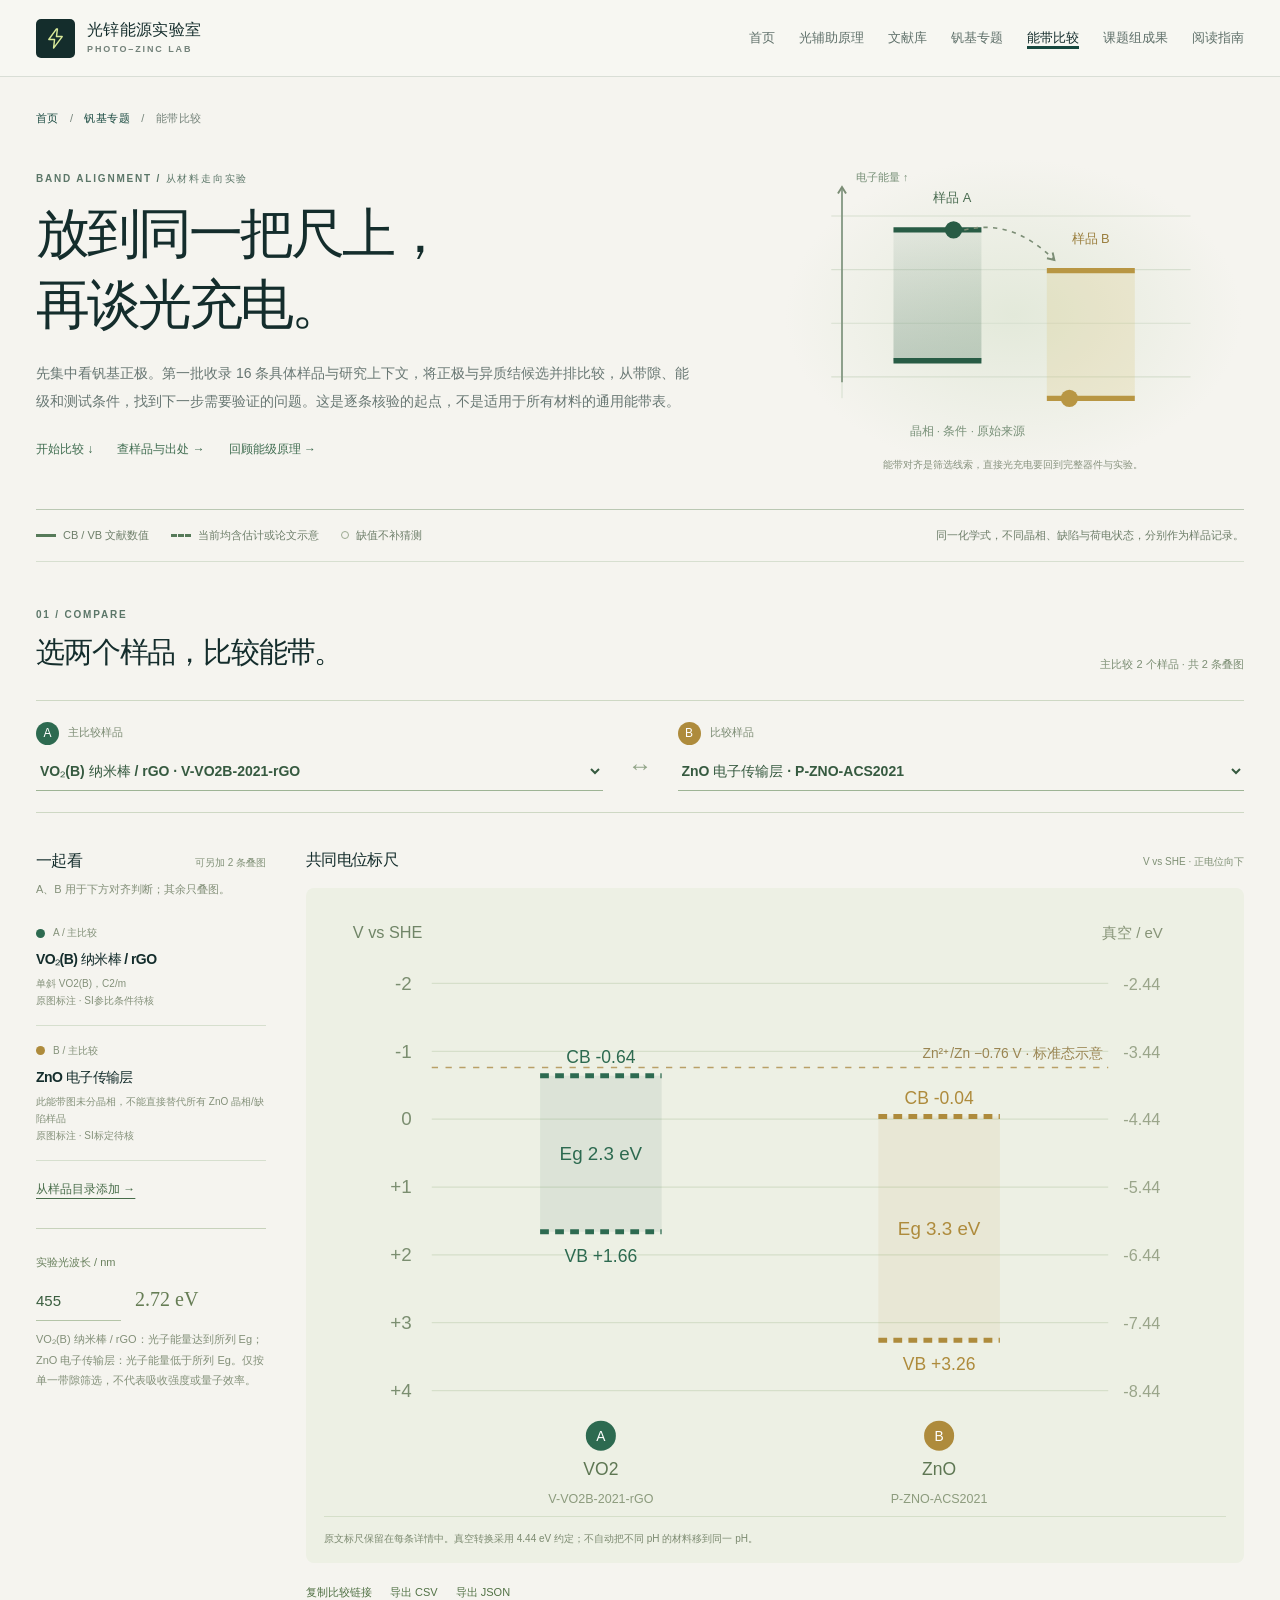
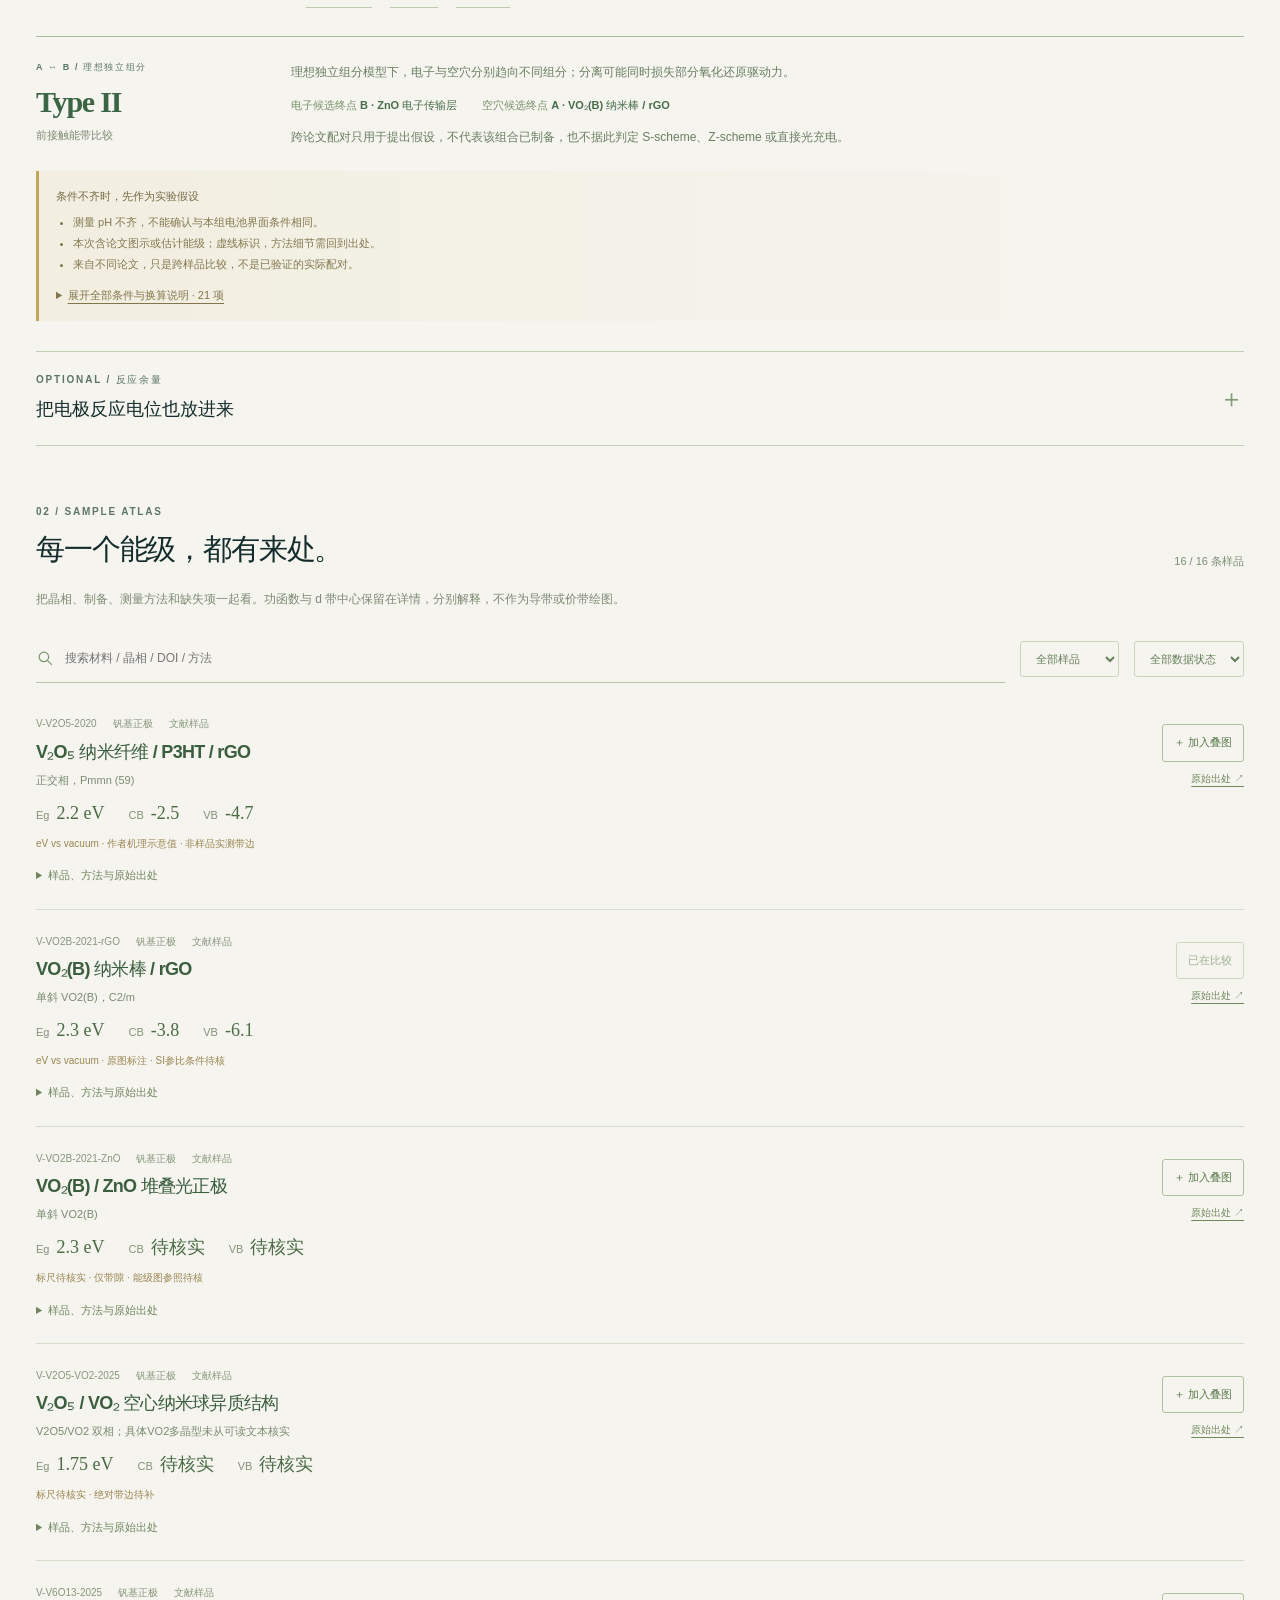
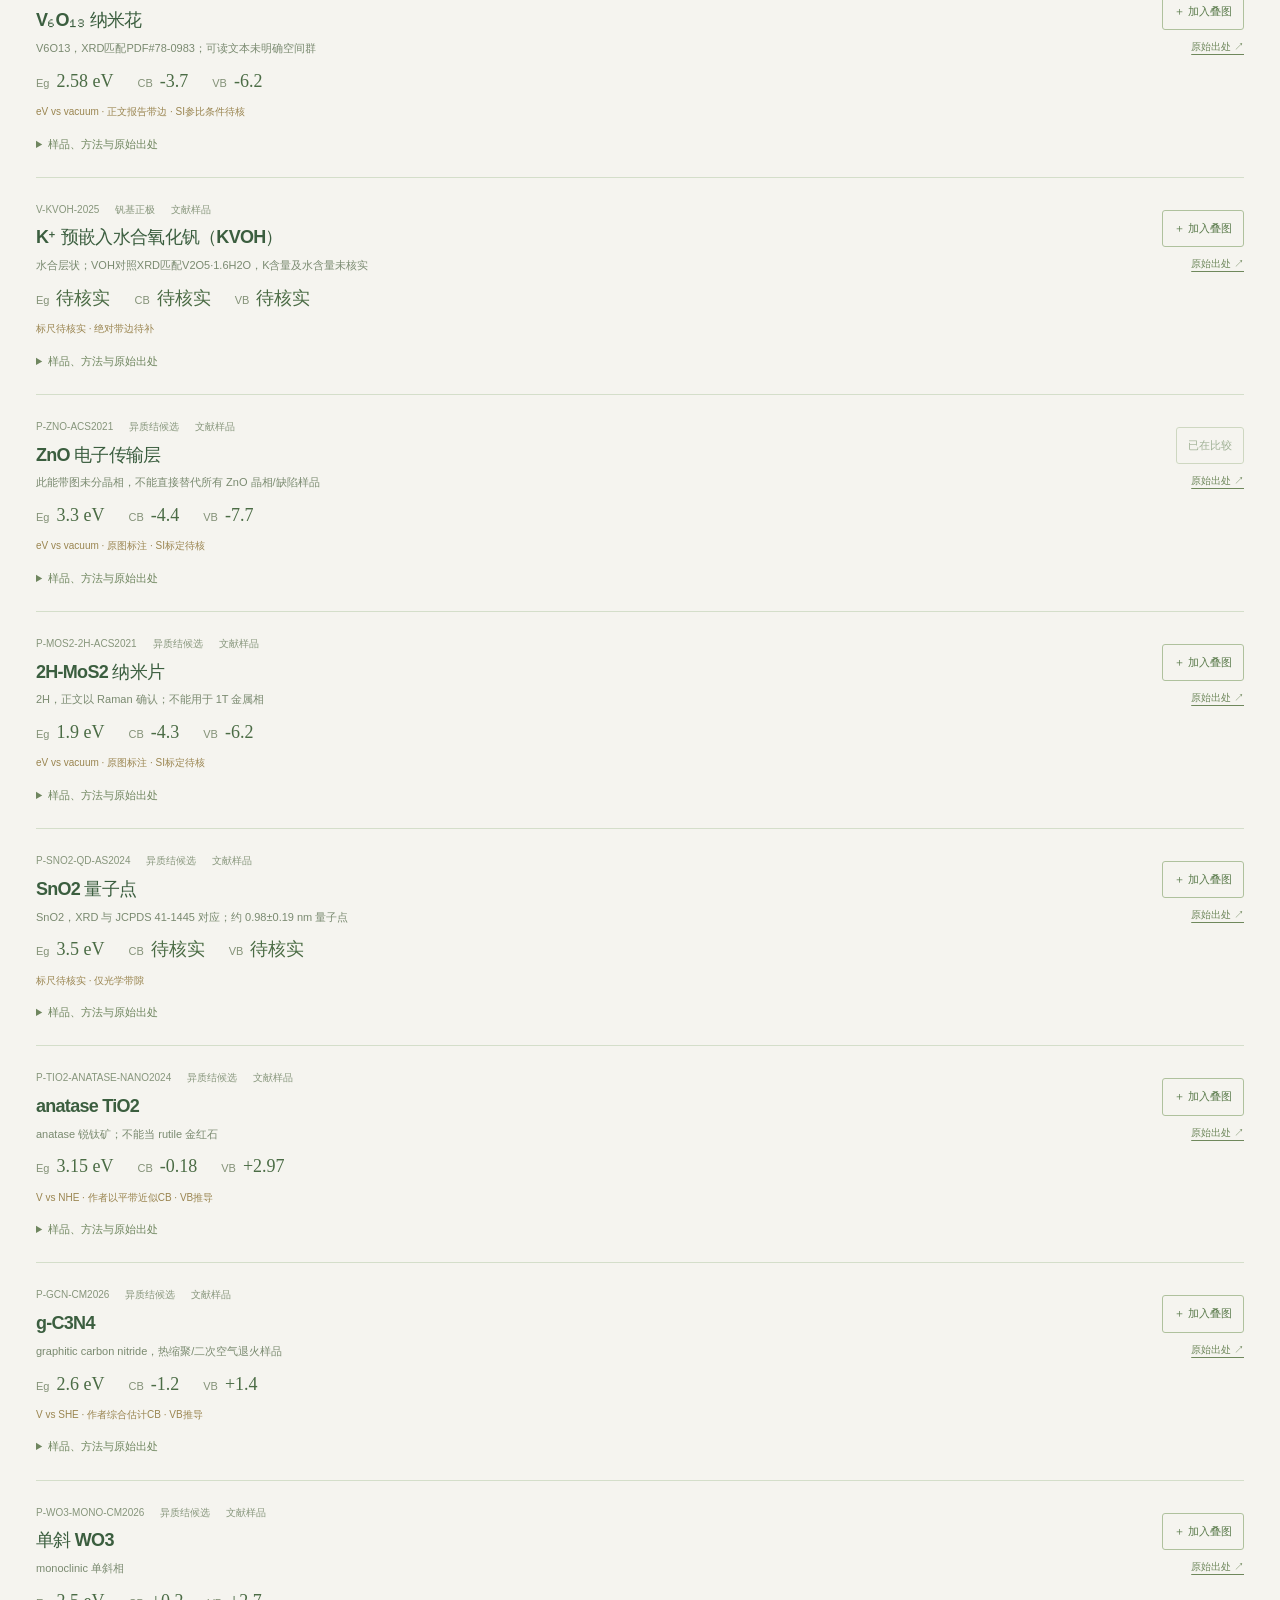
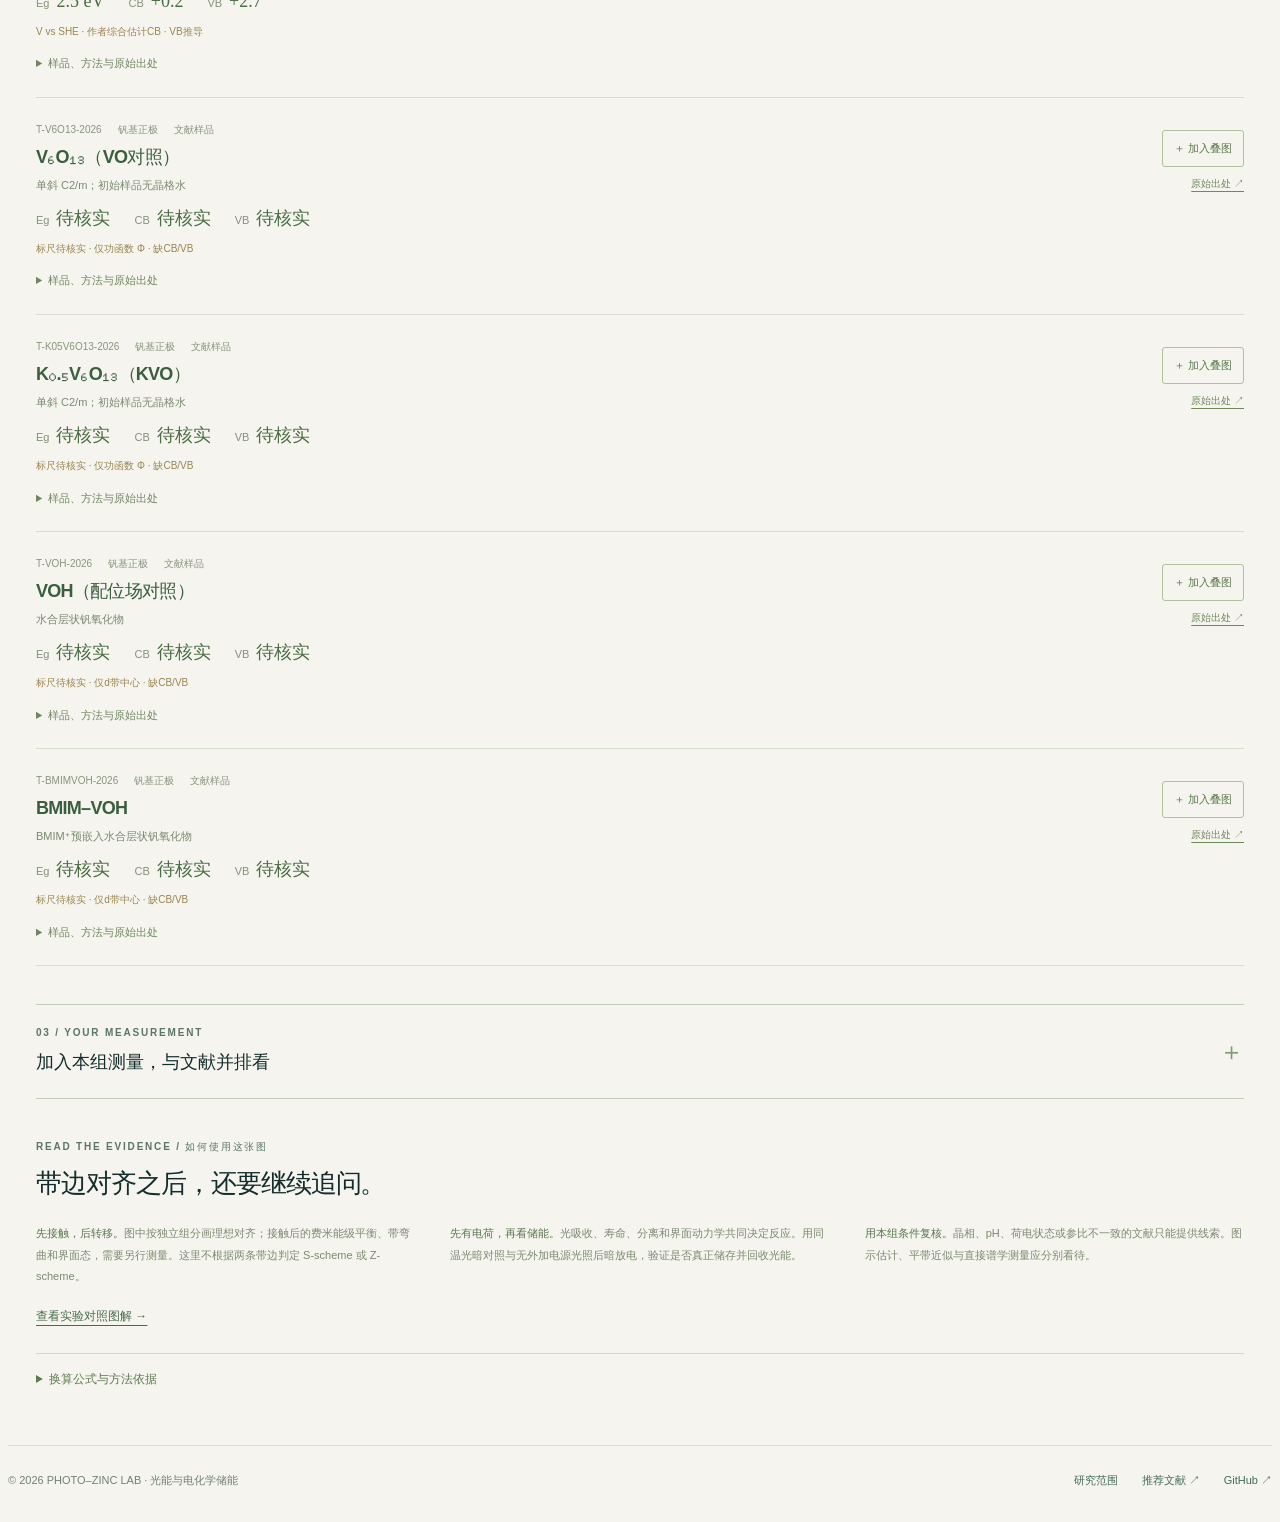
==== commit 176da855: "Separate zinc reference label from band edges" ====
--- a/bands.html
+++ b/bands.html
@@ -105,13 +105,13 @@
 <details><summary>查看晶相、方法与原文</summary><dl><dt>晶相 / 样品</dt><dd>BMIM⁺预嵌入水合层状钒氧化物；老师分享论文中的独立样品</dd><dt>方法</dt><dd>DFT V 3d态密度中心；费米相对坐标，不是真空绝对能级</dd><dt>pH / 荷电态</dt><dd>pH未核实 / 未完整报告</dd><dt>原文定位</dt><dd>Fig.5a,b（PDF p.8），正文PDF p.9（期刊页I）DOS讨论</dd></dl><ul><li>d带中心反映该计算的局部电子态变化，不能当作导带底、价带顶或电化学氧化还原电位。</li><li>本文讨论工作电位提升，未由此给出光充电验证。</li></ul><p><a href="https://doi.org/10.1021/acsnano.6c15858" target="_blank" rel="noopener noreferrer">原文 DOI ↗</a> · <a href="https://doi.org/10.1021/acsnano.6c15858" target="_blank" rel="noopener noreferrer">核验来源 ↗</a><br/>Universal Ligand-Field Engineering of Layered Vanadium-Based Cathodes for High-Voltage Aqueous Zinc Ion Batteries</p></details></article>
 <!-- BAND_CATALOG_END --></div></section>
 
-    <section class="custom-band-section" id="custom-band-section"><details class="custom-band-details"><summary><span><span class="kicker">03 / YOUR MEASUREMENT</span><strong>加入本组测量，与文献并排看</strong></span><span aria-hidden="true">＋</span></summary><p>填写具体样品和测量条件。数据仅在当前页面会话中保留；关闭或刷新页面即清除，可先导出备份。不会上传到网站或加入公开分享链接。带边输入范围为 −30 至 +30 V，真空电子能量为 −30 至 +30 eV。</p><form id="custom-band-form"><div class="custom-form-grid"><label>材料名称<input name="material" required maxlength="100" placeholder="例如：本组 KVOH 样品"/></label><label>化学式<input name="formula" required maxlength="60" placeholder="注明水合或掺杂"/></label><label>晶相 / 结构<input name="phase" required maxlength="160" placeholder="晶相与确认方法"/></label><label>样品条件<input name="sample" required maxlength="300" placeholder="制备、荷电状态、电解液"/></label><label>CB 带边<input name="cb" required type="number" step="any" inputmode="decimal" placeholder="原参比的数值"/></label><label>VB 带边<input name="vb" required type="number" step="any" inputmode="decimal" placeholder="原参比的数值"/></label><label>原参比 / 标尺<select name="scale" id="custom-scale"><option value="SHE">V vs SHE</option><option value="NHE">V vs NHE</option><option value="vacuum">真空电子能量 / eV（带符号）</option><option value="RHE">V vs RHE</option><option value="AgAgCl">V vs Ag/AgCl</option><option value="SCE">V vs SCE</option></select></label><label>测量电解液 pH<input name="ph" required type="number" step="any" min="0" max="14" inputmode="decimal" placeholder="填写实测条件"/></label><label id="custom-offset-label" hidden>参比相对 SHE 的偏移 / V<input name="reference_offset_V" type="number" step="any" inputmode="decimal" placeholder="按温度、盐浓度查参比值"/></label><label>光学带隙 Eg / eV（可留空）<input name="gap_eV" type="number" step="any" min="0" inputmode="decimal"/></label><label class="form-wide">方法与标定说明<input name="method" required maxlength="500" placeholder="例如：UV–vis + UPS；或 M–S，注明平带到 CB 的近似"/></label></div><div class="custom-form-actions"><button type="submit">加入当前比较 →</button><span id="custom-band-status" role="status" aria-live="polite"></span></div></form></details></section>
+    <section class="custom-band-section" id="custom-band-section" hidden><details class="custom-band-details"><summary><span><span class="kicker">03 / YOUR MEASUREMENT</span><strong>加入本组测量，与文献并排看</strong></span><span aria-hidden="true">＋</span></summary><p>填写具体样品和测量条件。数据仅在当前页面会话中保留；关闭或刷新页面即清除，可先导出备份。不会上传到网站或加入公开分享链接。带边输入范围为 −30 至 +30 V，真空电子能量为 −30 至 +30 eV。</p><form id="custom-band-form"><div class="custom-form-grid"><label>材料名称<input name="material" required maxlength="100" placeholder="例如：本组 KVOH 样品"/></label><label>化学式<input name="formula" required maxlength="60" placeholder="注明水合或掺杂"/></label><label>晶相 / 结构<input name="phase" required maxlength="160" placeholder="晶相与确认方法"/></label><label>样品条件<input name="sample" required maxlength="300" placeholder="制备、荷电状态、电解液"/></label><label>CB 带边<input name="cb" required type="number" step="any" inputmode="decimal" placeholder="原参比的数值"/></label><label>VB 带边<input name="vb" required type="number" step="any" inputmode="decimal" placeholder="原参比的数值"/></label><label>原参比 / 标尺<select name="scale" id="custom-scale"><option value="SHE">V vs SHE</option><option value="NHE">V vs NHE</option><option value="vacuum">真空电子能量 / eV（带符号）</option><option value="RHE">V vs RHE</option><option value="AgAgCl">V vs Ag/AgCl</option><option value="SCE">V vs SCE</option></select></label><label>测量电解液 pH<input name="ph" required type="number" step="any" min="0" max="14" inputmode="decimal" placeholder="填写实测条件"/></label><label id="custom-offset-label" hidden>参比相对 SHE 的偏移 / V<input name="reference_offset_V" type="number" step="any" inputmode="decimal" placeholder="按温度、盐浓度查参比值"/></label><label>光学带隙 Eg / eV（可留空）<input name="gap_eV" type="number" step="any" min="0" inputmode="decimal"/></label><label class="form-wide">方法与标定说明<input name="method" required maxlength="500" placeholder="例如：UV–vis + UPS；或 M–S，注明平带到 CB 的近似"/></label></div><div class="custom-form-actions"><button type="submit">加入当前比较 →</button><span id="custom-band-status" role="status" aria-live="polite"></span></div></form></details></section>
     <aside class="band-boundaries"><span class="kicker">READ THE EVIDENCE / 如何使用这张图</span><h2>带边对齐之后，还要继续追问。</h2><div><p><b>先接触，后转移。</b>图中按独立组分画理想对齐；接触后的费米能级平衡、带弯曲和界面态，需要另行测量。这里不根据两条带边判定 S-scheme 或 Z-scheme。</p><p><b>先有电荷，再看储能。</b>光吸收、寿命、分离和界面动力学共同决定反应。用同温光暗对照与无外加电源光照后暗放电，验证是否真正储存并回收光能。</p><p><b>用本组条件复核。</b>晶相、pH、荷电状态或参比不一致的文献只能提供线索。图示估计、平带近似与直接谱学测量应分别看待。</p></div><a class="text-link" href="principles.html#principle-evidence">查看实验对照图解 →</a><details class="band-methods"><summary>换算公式与方法依据</summary><p>真空电子能量 ε<sub>vac</sub> = −(U<sub>SHE</sub> + 4.44) eV；RHE → SHE：U<sub>SHE</sub> = U<sub>RHE</sub> − 0.05916 × pH（25 °C）。这仅统一参比坐标，不预测材料改变 pH 后的带边。光学 Eg 与带边差值分别保留原文，不强行修齐。</p><ul><li><a href="https://doi.org/10.1351/pac198658070955" target="_blank" rel="noopener noreferrer">IUPAC · 标准氢电极绝对电位与 4.44 V 约定 ↗</a></li><li><a href="https://doi.org/10.1039/C9TA09569A" target="_blank" rel="noopener noreferrer">平带电位的测量与解释边界 ↗</a></li><li><a href="https://doi.org/10.1021/acsenergylett.3c01627" target="_blank" rel="noopener noreferrer">光电池中的光热与荷电状态影响 ↗</a></li></ul></details></aside>
   </main>
   <footer class="site-footer"><span>© 2026 PHOTO–ZINC LAB · 光能与电化学储能</span><div class="footer-links"><a href="guide.html#research">研究范围</a><a href="https://github.com/terryliu0125-ship-it/photo-zinc-lab/issues" target="_blank" rel="noopener noreferrer">推荐文献 ↗</a><a href="https://github.com/terryliu0125-ship-it/photo-zinc-lab" target="_blank" rel="noopener noreferrer">GitHub ↗</a></div></footer>
   <script id="bands-data" type="application/json">{"schema_version":1,"updated":"2026-10-15","scope":"钒基正极优先 · 逐论文样品记录","conventions":{"vacuum_offset_eV":4.44,"temperature_K":298.15,"note":"仅统一坐标，不能消除pH、电解液、晶相、荷电态和方法差异；NHE近似SHE需保留提示。","source_url":"https://doi.org/10.1351/pac198658070955"},"records":[{"id":"V-V2O5-2020","material":"V₂O₅ 纳米纤维 / P3HT / rGO","formula":"V2O5","phase":"正交相，Pmmn (59)","sample":"2020 EES 样品；V2O5/P3HT/rGO/PVDF 光正极","role":"cathode","gap_eV":2.2,"cb":-2.5,"vb":-4.7,"ph":null,"method":"Eg：UV–vis 吸收边；CB/VB：作者机理图标注的真空能级示意值，原文未在此处交代独立带边测量方法","source":{"doi":"10.1039/d0ee01392g","url":"https://api.repository.cam.ac.uk/server/api/core/bitstreams/85b148d4-4d3e-43b2-85d3-5c8c9e6ba1eb/content","title":"Photo-rechargeable zinc-ion batteries","locator":"PDF 第2页（期刊2415页），Fig. 1a 能级示意、Fig. 1c UV–vis、Fig. 1d XRD；仅光照充电：PDF p.5 Fig.4b及p.6 Experimental measurements（记录OCV后放电）"},"notes":["示意值；缺少带边测量参比与pH；只供机理图对照","原文图中直接写出 −2.5/−4.7 eV；不是本数据库从坐标读出的估计。","作者示意能级不等同于该电极在电解液中各荷电态的实测绝对带边，不能当成所有V2O5的通用值。","文章报告无外接太阳能电池的直接光充电，同时有光照辅助放电；器件有P3HT/rGO电荷选择与传输设计，不能仅归因于V2O5本体。"],"scale":"vacuum","edge_label":"作者机理示意值 · 非样品实测带边","edge_basis":"author_schematic","charge_label":"作者报告仅光照充电（无施加电流）；热控制待复核","gap_basis":"原文光学带隙，详见方法","work_function_eV":null,"d_band_center_eV":null,"uncertainty_eV":null,"electrolyte":null,"soc":null,"temperature_K":null},{"id":"V-VO2B-2021-rGO","material":"VO₂(B) 纳米棒 / rGO","formula":"VO2","phase":"单斜 VO2(B)，C2/m","sample":"2021 AEM 微波水热纳米棒；VO2/rGO/PVDF 光正极","role":"cathode","gap_eV":2.3,"cb":-3.8,"vb":-6.1,"ph":null,"method":"Eg：UV–vis，间接带隙约2.3 eV，直接带隙约2.53 eV；带边见正文Fig. 2e，作者称实验估计详见SI Fig. S4/Table S1（本轮未取到SI，具体电化学参比条件待核）","source":{"doi":"10.1002/aenm.202100115","url":"https://d-nb.info/1228577064/34","title":"Vanadium Dioxide Cathodes for High-Rate Photo-Rechargeable Zinc-Ion Batteries","locator":"PDF 第2页 Fig. 1e,f（XRD/UV–vis）；第3页 Fig. 2e（−3.8/−6.1 eV）和第一段（SI定位）"},"notes":["VO2(B)专属样品；不能套用于VO2(M/R)；带边参比待SI补核","同一样品有间接与直接Tauc带隙，主字段采用间接2.3 eV。","带边已在正文能级图数值标注；原始参比电极、pH及转换过程未完成SI核验。","作者报告VO2/rGO器件的直接光充电；纯VO2平面光探测器在0 V未显示分离电流，rGO堆叠后出现零偏压光电流。"],"scale":"vacuum","edge_label":"原图标注 · SI参比条件待核","edge_basis":"reported_figure_labels_method_partial","charge_label":"该论文器件报告直接光充电","gap_basis":"原文光学带隙，详见方法","work_function_eV":null,"d_band_center_eV":null,"uncertainty_eV":null,"electrolyte":null,"soc":null,"temperature_K":null},{"id":"V-VO2B-2021-ZnO","material":"VO₂(B) / ZnO 堆叠光正极","formula":"VO2","phase":"单斜 VO2(B)","sample":"2021 JMCA CF/ZnO/VO2 电极；VO2为储能吸光组分，ZnO为电子传输/空穴阻挡层","role":"cathode","gap_eV":2.3,"cb":null,"vb":null,"ph":null,"method":"Eg：UV–vis 吸收；Fig. 2c给能级深度示意，但纵轴未明确真空零点与符号；为避免把正能量深度误作电势，本条不填可换算绝对带边","source":{"doi":"10.1039/d1ta07572a","url":"https://api.repository.cam.ac.uk/server/api/core/bitstreams/186691ed-7ee0-4cb0-ad47-0bc911e34256/content","title":"Vanadium dioxide–zinc oxide stacked photocathodes for photo-rechargeable zinc-ion batteries","locator":"PDF 第2页 Fig. 1c,e,f；第3页 Fig. 2c；SoC变化的Eg见SI Fig. S5/Table S1"},"notes":["只有Eg进入定量比较；能级图参考与符号需人工确认","正文直接报告本样品Eg约2.3 eV。","Fig. 2c VO2能级深度数字为3.8/6.1 eV，ZnO为4.4/7.7 eV；不作为本条绝对CB/VB输出。","文中报告无外部电源的直接光充电，光充电效率约0.51%；电极结构与rGO混合样品不同，不能合并为同一样品。"],"scale":null,"edge_label":"仅带隙 · 能级图参照待核","edge_basis":"missing_reference_convention","charge_label":"该论文器件报告直接光充电","gap_basis":"原文光学带隙，详见方法","work_function_eV":null,"d_band_center_eV":null,"uncertainty_eV":null,"electrolyte":null,"soc":null,"temperature_K":null},{"id":"V-V2O5-VO2-2025","material":"V₂O₅ / VO₂ 空心纳米球异质结构","formula":"V2O5/VO2","phase":"V2O5/VO2 双相；具体VO2多晶型未从可读文本核实","sample":"2025 JMCA 受控氧化形成的空心球复合光正极","role":"cathode","gap_eV":1.75,"cb":null,"vb":null,"ph":null,"method":"UV–vis 光学带隙，正文讨论SI Fig. S6；正文Fig. 1e–g DOS以费米能级0 eV为零点，不能转换为绝对真空带边","source":{"doi":"10.1039/d5ta00517e","url":"https://pubs.rsc.org/en/content/articlehtml/2025/ta/d5ta00517e","title":"Controlled oxidation of V2O5/VO2 hollow nanospheres as photocathodes for photo-rechargeable zinc ion batteries with an ultrahigh capacity enhancement","locator":"Results/Discussion：光学性能段（SI Fig. S6）；DOS讨论段 Fig. 1e–g"},"notes":["仅光学Eg；相和绝对带边待补；不能自动判定异质结类型","同文纯V2O5对照Eg2.06 eV，VO2对照Eg约2.95 eV，均属于该文特定样品。","复合物1.75 eV不能拆成两相各自的CB/VB。","已读文本主要报告光照放电增容；尚未据完整原文确认无外电源直接光充电，不能只凭标题判定。"],"scale":null,"edge_label":"绝对带边待补","edge_basis":"missing","charge_label":"报告光辅助性能；直接光充未核","gap_basis":"原文光学带隙，详见方法","work_function_eV":null,"d_band_center_eV":null,"uncertainty_eV":null,"electrolyte":null,"soc":null,"temperature_K":null},{"id":"V-V6O13-2025","material":"V₆O₁₃ 纳米花","formula":"V6O13","phase":"V6O13，XRD匹配PDF#78-0983；可读文本未明确空间群","sample":"水热合成纳米片组装纳米花；V6O13/碳浆7:3滴涂钛网","role":"cathode","gap_eV":2.58,"cb":-3.7,"vb":-6.2,"ph":null,"method":"UV–vis（SI Fig. S6a,b）结合Mott–Schottky（SI Fig. S7/Table S1）；出版社正文2.1节直接报告−3.7/−6.2 eV；原参比电极、pH和换算细节待SI核实","source":{"doi":"10.1016/j.ensm.2025.104532","url":"https://www.sciencedirect.com/science/article/abs/pii/S2405829725005306","title":"Mixed-valence vanadium oxides based photocathodes for photo-rechargeable zinc-ion batteries with enhanced capacity and cycle life","locator":"正文2.1 Design and mechanism of PRZIBs；SI Figs. S6,S7 and Table S1；充电模式SI Fig. S9"},"notes":["带边参比换算未补全；不用于给出确定的光充电可行性结论","原文带边取一位小数，CB−VB为2.5 eV与Eg2.58 eV未严格一致，原因待SI核验；勿人为修改数值使之相等。","文中区分常规电充、光辅助电充、直接光充；主要循环增容数据采用光辅助电充。","pH及电化学参比未核验，绝对位置的来源条件仍需补充。"],"scale":"vacuum","edge_label":"正文报告带边 · SI参比条件待核","edge_basis":"reported_text_method_partial","charge_label":"报告直接光充；循环主要为光辅助电充","gap_basis":"原文光学带隙，详见方法","work_function_eV":null,"d_band_center_eV":null,"uncertainty_eV":null,"electrolyte":null,"soc":null,"temperature_K":null},{"id":"V-KVOH-2025","material":"K⁺ 预嵌入水合氧化钒（KVOH）","formula":"KxV2O5·nH2O","phase":"水合层状；VOH对照XRD匹配V2O5·1.6H2O，K含量及水含量未核实","sample":"2025 JES课题组KVOH光正极；不与碳包覆KVOH专利样品合并","role":"cathode","gap_eV":null,"cb":null,"vb":null,"ph":null,"method":"公开摘要和结果片段仅核实带隙减小/导带提高的定性结论；未取得数值图表，不填数值","source":{"doi":"10.1016/j.est.2025.117461","url":"https://www.sciencedirect.com/science/article/pii/S2352152X25021747","title":"Boosted energy capacity and cycling stability of photo-assisted zinc-ion batteries by K+ intercalated hydrated vanadium oxide-based photocathodes","locator":"Abstract/Highlights及Results片段Fig. 1a；相关勘误10.1016/j.est.2025.117613"},"notes":["数值待补；优先请求本组原文/补充信息中的UV–vis、M–S或UPS图","公开可读内容支持K预嵌入调带趋势，但没有可复核的Eg/CB/VB数值。","相关作者预印本SSRN5197777本轮下载403；停止重试，待作者PDF。","属于光辅助充放电，不能由容量提升推断无外电源光充电。"],"scale":null,"edge_label":"绝对带边待补","edge_basis":"missing","charge_label":"报告光辅助充放电；直接光充未核","gap_basis":null,"work_function_eV":null,"d_band_center_eV":null,"uncertainty_eV":null,"electrolyte":null,"soc":null,"temperature_K":null},{"id":"P-ZNO-ACS2021","material":"ZnO 电子传输层","formula":"ZnO","phase":"此能带图未分晶相，不能直接替代所有 ZnO 晶相/缺陷样品","sample":"先在碳纤维集流体上涂布并热处理 ZnO 薄层，再水热生长 MoS2；光充电锌离子电池中的 ZnO","role":"partner","gap_eV":3.3,"cb":-4.4,"vb":-7.7,"ph":null,"method":"读取原始论文 Fig. 1e 的明确能级标签，非图估读；正文说实验估计见 SI Fig. S3/Table S1，本轮未验证 SI 的拟合/标定细节","source":{"doi":"10.1021/acsnano.1c06372","url":"https://www.repository.cam.ac.uk/items/ac3e0422-091e-4ac5-9e7c-e2fde6f4dcdb","fulltextUrl":"https://www.repository.cam.ac.uk/bitstreams/21acd122-656f-4932-ac3c-4a9ed4914c88/download","title":"Molybdenum Disulfide–Zinc Oxide Photocathodes for Photo-Rechargeable Zinc-Ion Batteries","locator":"Accepted manuscript p. 4 Fig. 1e；p. 5 Results and Discussion；p. 6 Fig. 2d 交叉显示同一数值"},"notes":["本数据来自 MoS2/ZnO 光电池样品，不能冒充 VO2/ZnO 特定样品的实测能带。","真实钒基配对实例见 DOI 10.1039/D1TA07572A，但该文的能带绝对数字本轮未核实。","论文器件使用 3 M Zn(CF3SO3)2 水系电解液；原图能级标定 pH 未在正文给出。"],"scale":"vacuum","edge_label":"原图标注 · SI标定待核","edge_basis":"explicit_figure_labels_visually_verified","charge_label":"其他体系来源 · 与钒基复合待验证","gap_basis":"由原图明确标注的 CB/VB 差值 7.7−4.4 得到；非单独读取的 Tauc 带隙","work_function_eV":null,"d_band_center_eV":null,"uncertainty_eV":null,"electrolyte":null,"soc":null,"temperature_K":null},{"id":"P-MOS2-2H-ACS2021","material":"2H-MoS2 纳米片","formula":"MoS2","phase":"2H，正文以 Raman 确认；不能用于 1T 金属相","sample":"180 °C 水热 15 h 生长在 ZnO/碳纤维上的二维 MoS2 纳米片","role":"partner","gap_eV":1.9,"cb":-4.3,"vb":-6.2,"ph":null,"method":"Fig. 1e 明确数值标签＋Fig. 1f UV–vis/Tauc；正文提到能级实验估计在 SI Fig. S3/Table S1，SI 标定细节未核验","source":{"doi":"10.1021/acsnano.1c06372","url":"https://www.repository.cam.ac.uk/items/ac3e0422-091e-4ac5-9e7c-e2fde6f4dcdb","fulltextUrl":"https://www.repository.cam.ac.uk/bitstreams/21acd122-656f-4932-ac3c-4a9ed4914c88/download","title":"Molybdenum Disulfide–Zinc Oxide Photocathodes for Photo-Rechargeable Zinc-Ion Batteries","locator":"Accepted manuscript p. 4 Fig. 1e–g；p. 5 Results and Discussion"},"notes":["这是作为储锌兼吸光正极的 MoS2；将其作为钒基异质结候选只是一项待验证设计。","不能把 2H 薄片的带隙/能级套到 1T 相或混合 1T/2H 样品。","本论文 ZnO 的 CB 比 MoS2 深约 0.1 eV，属于该样品的论文示意，不是保证复合电极电荷方向的普适结论。"],"scale":"vacuum","edge_label":"原图标注 · SI标定待核","edge_basis":"explicit_figure_labels_visually_verified","charge_label":"其他体系来源 · 与钒基复合待验证","gap_basis":"UV–vis/Tauc，正文明确约 1.9 eV 直接带隙","work_function_eV":null,"d_band_center_eV":null,"uncertainty_eV":null,"electrolyte":null,"soc":null,"temperature_K":null},{"id":"P-SNO2-QD-AS2024","material":"SnO2 量子点","formula":"SnO2","phase":"SnO2，XRD 与 JCPDS 41-1445 对应；约 0.98±0.19 nm 量子点","sample":"碳布上物理吸附 SnO2 QDs，随后生长葵花状 MoS2；原研究是 MoS2/SnO2 光充电锌电池","role":"partner","gap_eV":3.5,"cb":null,"vb":null,"ph":null,"method":"UV–vis/Tauc 光学带隙；绝对能带待原图/补充材料核验","source":{"doi":"10.1002/advs.202309555","url":"https://advanced.onlinelibrary.wiley.com/doi/10.1002/advs.202309555","title":"3D Hierarchical Sunflower-Shaped MoS2/SnO2 Photocathodes for Photo-Rechargeable Zinc Ion Batteries","locator":"2.1 Synthesis and Characterization；Fig. 1b、Fig. 2a/f；Supporting Information Fig. S2"},"notes":["正文给出该组分光学带隙 3.5 eV；复合样品光学带隙 2.1 eV 不是 SnO2 的带隙。","正文明确 MoS2/SnO2 的 CB/VB 差值约 0.1/1.7 eV，但只有偏移量不足以填绝对能级。","原论文 MoS2 样品含 1T/2H 混合特征，不与 2021 年 2H-MoS2 样品合并。","出版社全文通过公开索引可读，但本轮原图下载受限；不以推算或网上通用值补绝对能带。"],"scale":null,"edge_label":"仅光学带隙","edge_basis":"explicit_primary_text_gap_only","charge_label":"其他体系来源 · 与钒基复合待验证","gap_basis":"正文 2.1/ Fig. 2f 明确写 SnO2 3.5 eV","work_function_eV":null,"d_band_center_eV":null,"uncertainty_eV":null,"electrolyte":null,"soc":null,"temperature_K":null},{"id":"P-TIO2-ANATASE-NANO2024","material":"anatase TiO2","formula":"TiO2","phase":"anatase 锐钛矿；不能当 rutile 金红石","sample":"TiO2–ZnO n–n 光催化体系中的单独合成 anatase TiO2 对照样品","role":"partner","gap_eV":3.15,"cb":-0.18,"vb":2.97,"ph":7,"method":"Mott–Schottky 得到 Efb=−0.18 V vs NHE（pH 7），作者将此近似为 n 型 CB；VB=CB+Eg。原文的 CB 近似不等于独立实测 CB 边","source":{"doi":"10.3390/nano14221802","url":"https://www.mdpi.com/2079-4991/14/22/1802","fulltextUrl":"https://pdfs.semanticscholar.org/beba/c3cd8932cf3f67362cd82657869300f22dbd.pdf","title":"Synthesis of TiO2-ZnO n-n Heterojunction with Excellent Visible Light-Driven Photodegradation of Tetracycline","locator":"3.5.3 Band Structures；Fig. 10；原文 PDF p. 9 of 12"},"notes":["原研究为污染物光催化，不是钒基电池/直接光充电验证。","CB 是作者以平带电位近似的估计，应用时应以虚线/估计标签区别于实测带边。","原文把电位单位写为 eV vs NHE；这里保持数值并规范为 V vs NHE。","原文 CB/VB 数据在出版社公开索引与原文 PDF 索引两路相同；当前出版社访问限流，不反复请求。"],"scale":"NHE","edge_label":"作者以平带近似CB · VB推导","edge_basis":"explicit_primary_text_fb_approximation","charge_label":"其他体系来源 · 与钒基复合待验证","gap_basis":"UV–vis DRS/Tauc，Fig. 10b/3.5.3 节","work_function_eV":null,"d_band_center_eV":null,"uncertainty_eV":null,"electrolyte":null,"soc":null,"temperature_K":null},{"id":"P-GCN-CM2026","material":"g-C3N4","formula":"C3N4","phase":"graphitic carbon nitride，热缩聚/二次空气退火样品","sample":"melamine 360 °C 30 min→600 °C 3 h 得 bulk-C3N4，再 550 °C 空气退火 2 h；WO3/g-C3N4 光电催化研究的纯 g-C3N4 对照","role":"partner","gap_eV":2.6,"cb":-1.2,"vb":1.4,"ph":7,"method":"作者综合 Mott–Schottky、光电流起始电位与解析计算估计 CB；VB 由 CB+光学带隙计算，非直接 UPS","source":{"doi":"10.1038/s43246-026-01189-8","url":"https://www.nature.com/articles/s43246-026-01189-8","title":"Bias-free photoelectrochemical co-production of formate from CO2 and biomass-derived plastic precursors","locator":"Results and discussion / Catalyst design for a bias-free PEC system；Fig. 1a；SI S7、S13–S16；Methods / Synthesis of g-C3N4 and WO3"},"notes":["这是一项 PEC CO2/生物质氧化研究，不是锌电池；作为待验证的钒基复合候选。","仅适用于该制备和 pH 7 条件；缺陷、质子化与电解液可能改变能级。","SHE 电位不是 RHE；不要再额外加 pH 项后当原数值。"],"scale":"SHE","edge_label":"作者综合估计CB · VB推导","edge_basis":"explicit_primary_text","charge_label":"其他体系来源 · 与钒基复合待验证","gap_basis":"Tauc plot，主文明确数值，SI S7","work_function_eV":null,"d_band_center_eV":null,"uncertainty_eV":null,"electrolyte":"0.5 M Na2SO4（Mott–Schottky）","soc":null,"temperature_K":null},{"id":"P-WO3-MONO-CM2026","material":"单斜 WO3","formula":"WO3","phase":"monoclinic 单斜相","sample":"Na2WO4·2H2O/HCl 沉淀洗涤，400 °C 空气煅烧 2 h；WO3/g-C3N4 光电催化研究的纯 WO3 对照","role":"partner","gap_eV":2.5,"cb":0.2,"vb":2.7,"ph":7,"method":"作者综合 Mott–Schottky、光电流起始电位与解析计算估计 CB；VB 由 CB+光学带隙计算","source":{"doi":"10.1038/s43246-026-01189-8","url":"https://www.nature.com/articles/s43246-026-01189-8","title":"Bias-free photoelectrochemical co-production of formate from CO2 and biomass-derived plastic precursors","locator":"Results and discussion / Catalyst design for a bias-free PEC system；Fig. 1a；SI S7、S13–S16；Methods / Synthesis of g-C3N4 and WO3"},"notes":["原研究的 WO3 在 Z-scheme PEC 氧化一侧发挥作用；不能仅凭形成异质结就认定有能力还原 Zn2+。","原研究为 PEC，未证明该 WO3 与钒基正极直接光充电。","不能把本单斜 WO3 数据用于 WO3−x、W18O49 或水合 WO3。"],"scale":"SHE","edge_label":"作者综合估计CB · VB推导","edge_basis":"explicit_primary_text","charge_label":"其他体系来源 · 与钒基复合待验证","gap_basis":"Tauc plot，主文明确数值，SI S7","work_function_eV":null,"d_band_center_eV":null,"uncertainty_eV":null,"electrolyte":"0.5 M Na2SO4（Mott–Schottky）","soc":null,"temperature_K":null},{"id":"T-V6O13-2026","material":"V₆O₁₃（VO对照）","formula":"V6O13","phase":"单斜 C2/m；初始样品无晶格水","sample":"老师分享论文中的独立样品","role":"cathode","cb":null,"vb":null,"gap_eV":null,"scale":null,"ph":null,"temperature_K":null,"uncertainty_eV":null,"electrolyte":null,"soc":null,"method":"UPS功函数；不是CB/VB","work_function_eV":4.55,"d_band_center_eV":null,"source":{"doi":"10.1002/adma.75300","url":"https://doi.org/10.1002/adma.75300","title":"Pre-Intercalated Cation Optimizing Proton Topochemistry for High-Performance Aqueous Zinc-Ion Batteries","locator":"正文p.2 §2.1，Fig.1e（p.3）；UPS引用SI Fig.S12"},"edge_label":"仅功函数 Φ · 缺CB/VB","edge_basis":"work_function_only","charge_label":"常规水系锌电研究 · 未核实光充电","gap_basis":null,"notes":["功函数可定位费米能级，但无法单独确定CB、VB或光充电能力。","VO与KVO是该文独立样品，不能与光正极V₆O₁₃纳米花合并。"]},{"id":"T-K05V6O13-2026","material":"K₀.₅V₆O₁₃（KVO）","formula":"K0.5V6O13","phase":"单斜 C2/m；初始样品无晶格水","sample":"老师分享论文中的独立样品","role":"cathode","cb":null,"vb":null,"gap_eV":null,"scale":null,"ph":null,"temperature_K":null,"uncertainty_eV":null,"electrolyte":null,"soc":null,"method":"UPS功函数；不是CB/VB","work_function_eV":3.99,"d_band_center_eV":null,"source":{"doi":"10.1002/adma.75300","url":"https://doi.org/10.1002/adma.75300","title":"Pre-Intercalated Cation Optimizing Proton Topochemistry for High-Performance Aqueous Zinc-Ion Batteries","locator":"正文p.2 §2.1，Fig.1e（p.3）；UPS引用SI Fig.S12"},"edge_label":"仅功函数 Φ · 缺CB/VB","edge_basis":"work_function_only","charge_label":"常规水系锌电研究 · 未核实光充电","gap_basis":null,"notes":["功函数可定位费米能级，但无法单独确定CB、VB或光充电能力。","VO与KVO是该文独立样品，不能与光正极V₆O₁₃纳米花合并。"]},{"id":"T-VOH-2026","material":"VOH（配位场对照）","formula":"VOH","phase":"水合层状钒氧化物","sample":"老师分享论文中的独立样品","role":"cathode","cb":null,"vb":null,"gap_eV":null,"scale":null,"ph":null,"temperature_K":null,"uncertainty_eV":null,"electrolyte":null,"soc":null,"method":"DFT V 3d态密度中心；费米相对坐标，不是真空绝对能级","work_function_eV":null,"d_band_center_eV":-0.141,"source":{"doi":"10.1021/acsnano.6c15858","url":"https://doi.org/10.1021/acsnano.6c15858","title":"Universal Ligand-Field Engineering of Layered Vanadium-Based Cathodes for High-Voltage Aqueous Zinc Ion Batteries","locator":"Fig.5a,b（PDF p.8），正文PDF p.9（期刊页I）DOS讨论"},"edge_label":"仅d带中心 · 缺CB/VB","edge_basis":"d_center_only","charge_label":"常规水系锌电研究 · 未核实光充电","gap_basis":null,"notes":["d带中心反映该计算的局部电子态变化，不能当作导带底、价带顶或电化学氧化还原电位。","本文讨论工作电位提升，未由此给出光充电验证。"]},{"id":"T-BMIMVOH-2026","material":"BMIM–VOH","formula":"BMIM-VOH","phase":"BMIM⁺预嵌入水合层状钒氧化物","sample":"老师分享论文中的独立样品","role":"cathode","cb":null,"vb":null,"gap_eV":null,"scale":null,"ph":null,"temperature_K":null,"uncertainty_eV":null,"electrolyte":null,"soc":null,"method":"DFT V 3d态密度中心；费米相对坐标，不是真空绝对能级","work_function_eV":null,"d_band_center_eV":-0.816,"source":{"doi":"10.1021/acsnano.6c15858","url":"https://doi.org/10.1021/acsnano.6c15858","title":"Universal Ligand-Field Engineering of Layered Vanadium-Based Cathodes for High-Voltage Aqueous Zinc Ion Batteries","locator":"Fig.5a,b（PDF p.8），正文PDF p.9（期刊页I）DOS讨论"},"edge_label":"仅d带中心 · 缺CB/VB","edge_basis":"d_center_only","charge_label":"常规水系锌电研究 · 未核实光充电","gap_basis":null,"notes":["d带中心反映该计算的局部电子态变化，不能当作导带底、价带顶或电化学氧化还原电位。","本文讨论工作电位提升，未由此给出光充电验证。"]}],"method_sources":[{"title":"IUPAC：绝对电极电势与4.44 V约定","url":"https://doi.org/10.1351/pac198658070955"},{"title":"平带电位的测量与解读边界","url":"https://doi.org/10.1039/C9TA09569A"},{"title":"光电池中的热效应与荷电态影响","url":"https://doi.org/10.1021/acsenergylett.3c01627"}]}</script>
   <script src="site.js?v=20261013-pages1" defer></script>
   <script src="band-core.js?v=20261015-bands1" defer></script>
-  <script src="bands.js?v=20261015-bands1" defer></script>
+  <script src="bands.js?v=20261015-bands3" defer></script>
 </body>
 </html>
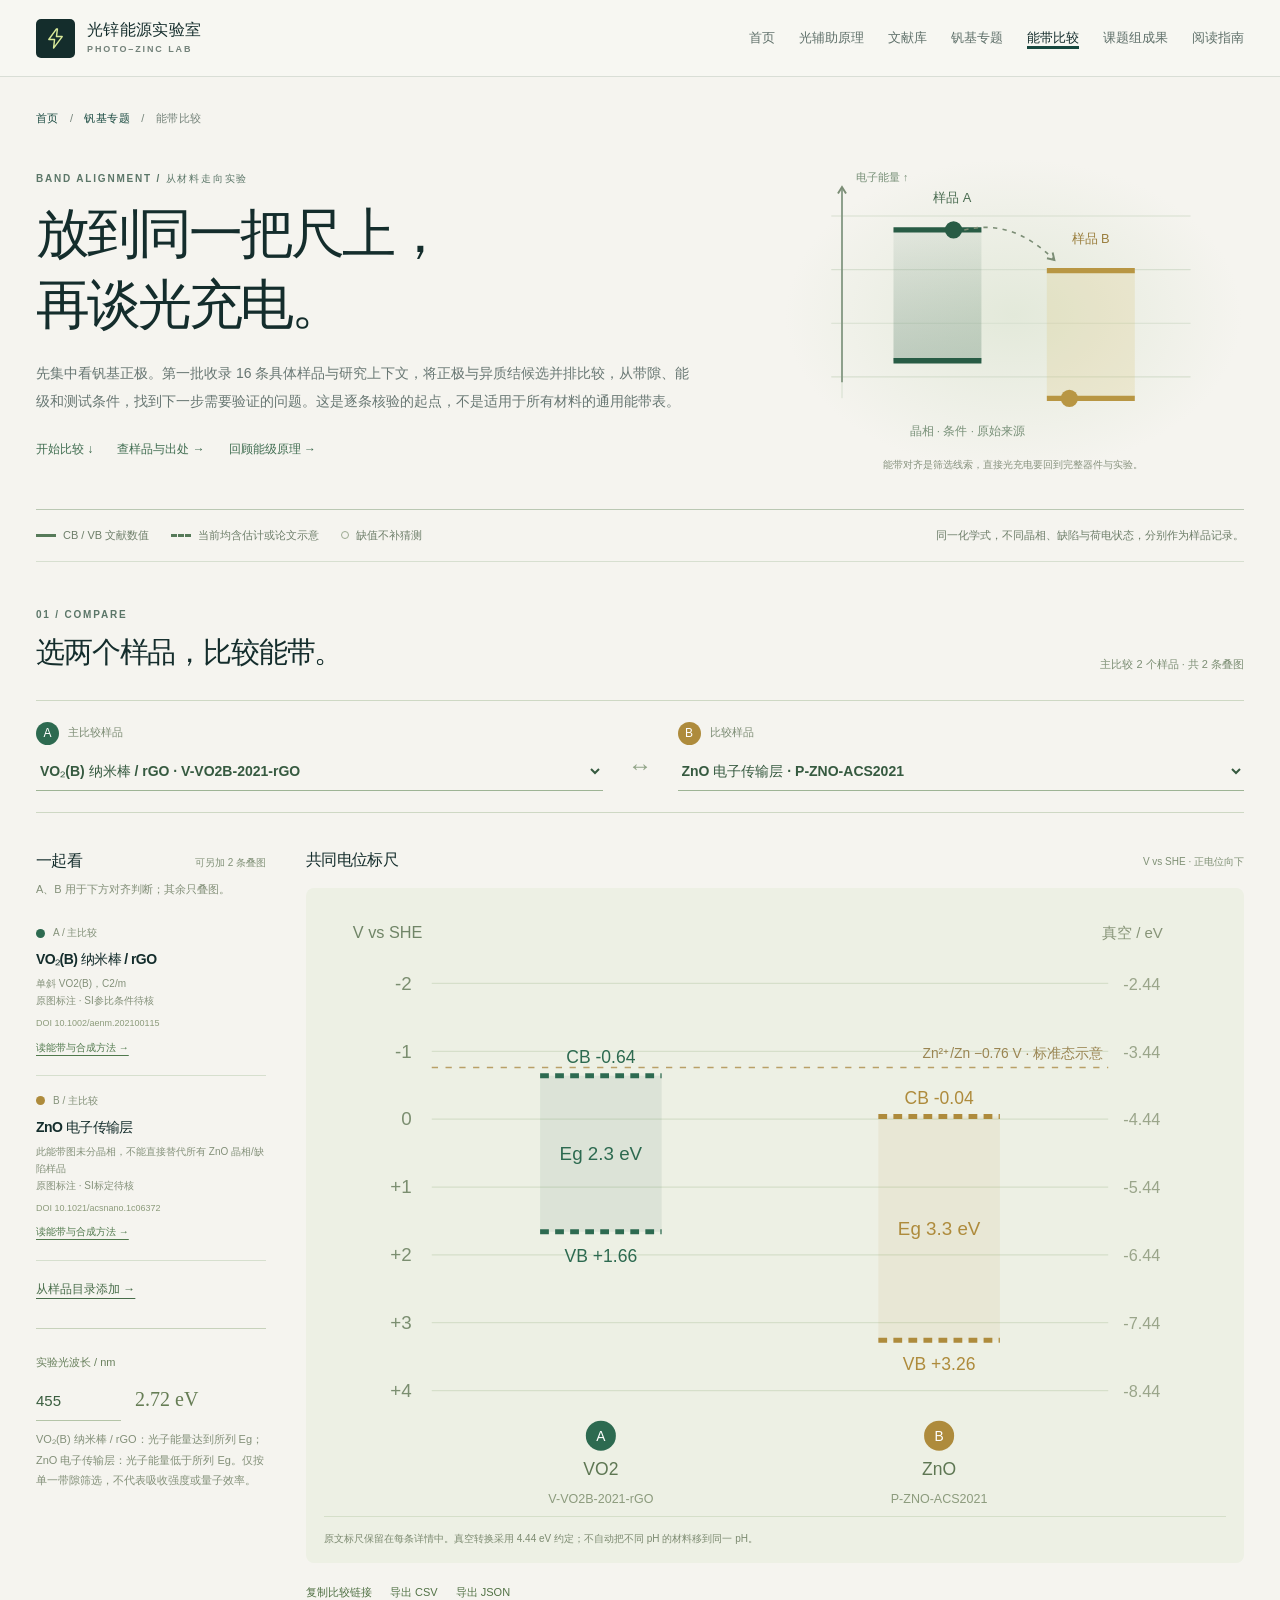
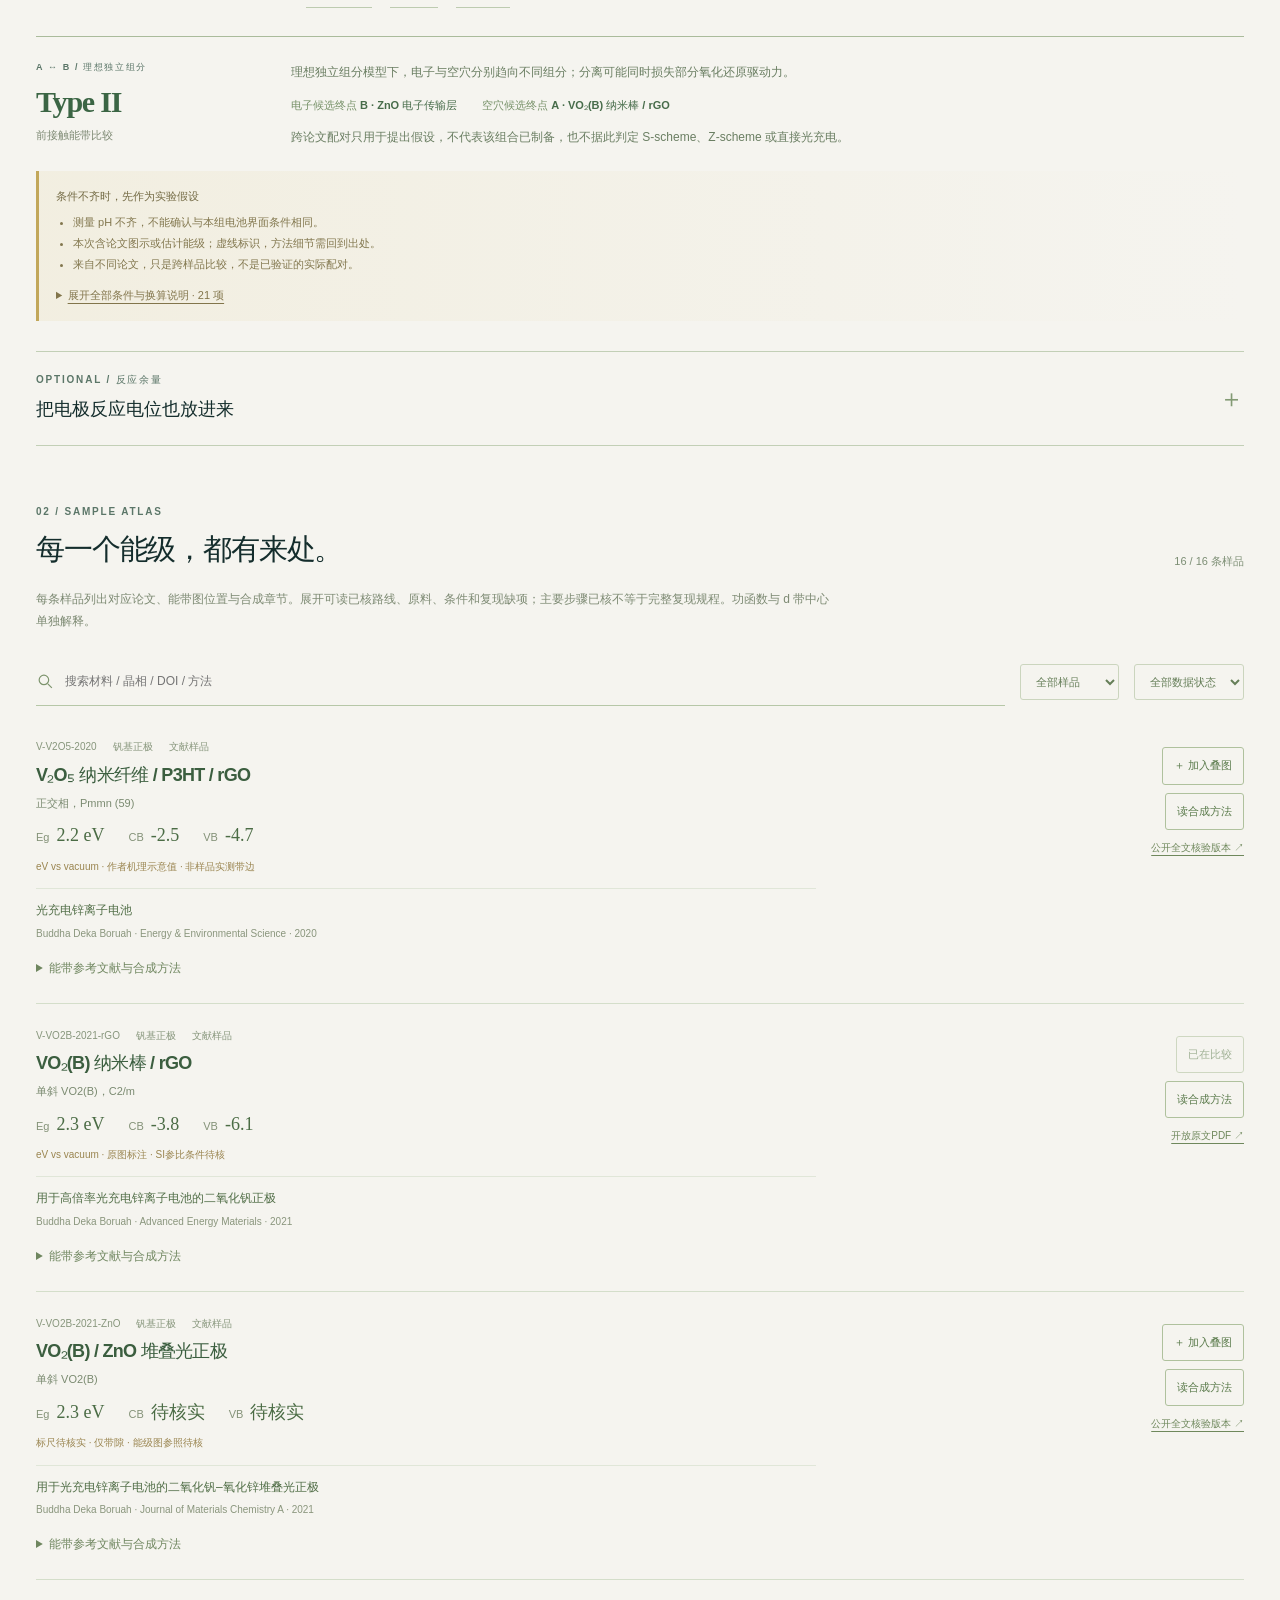
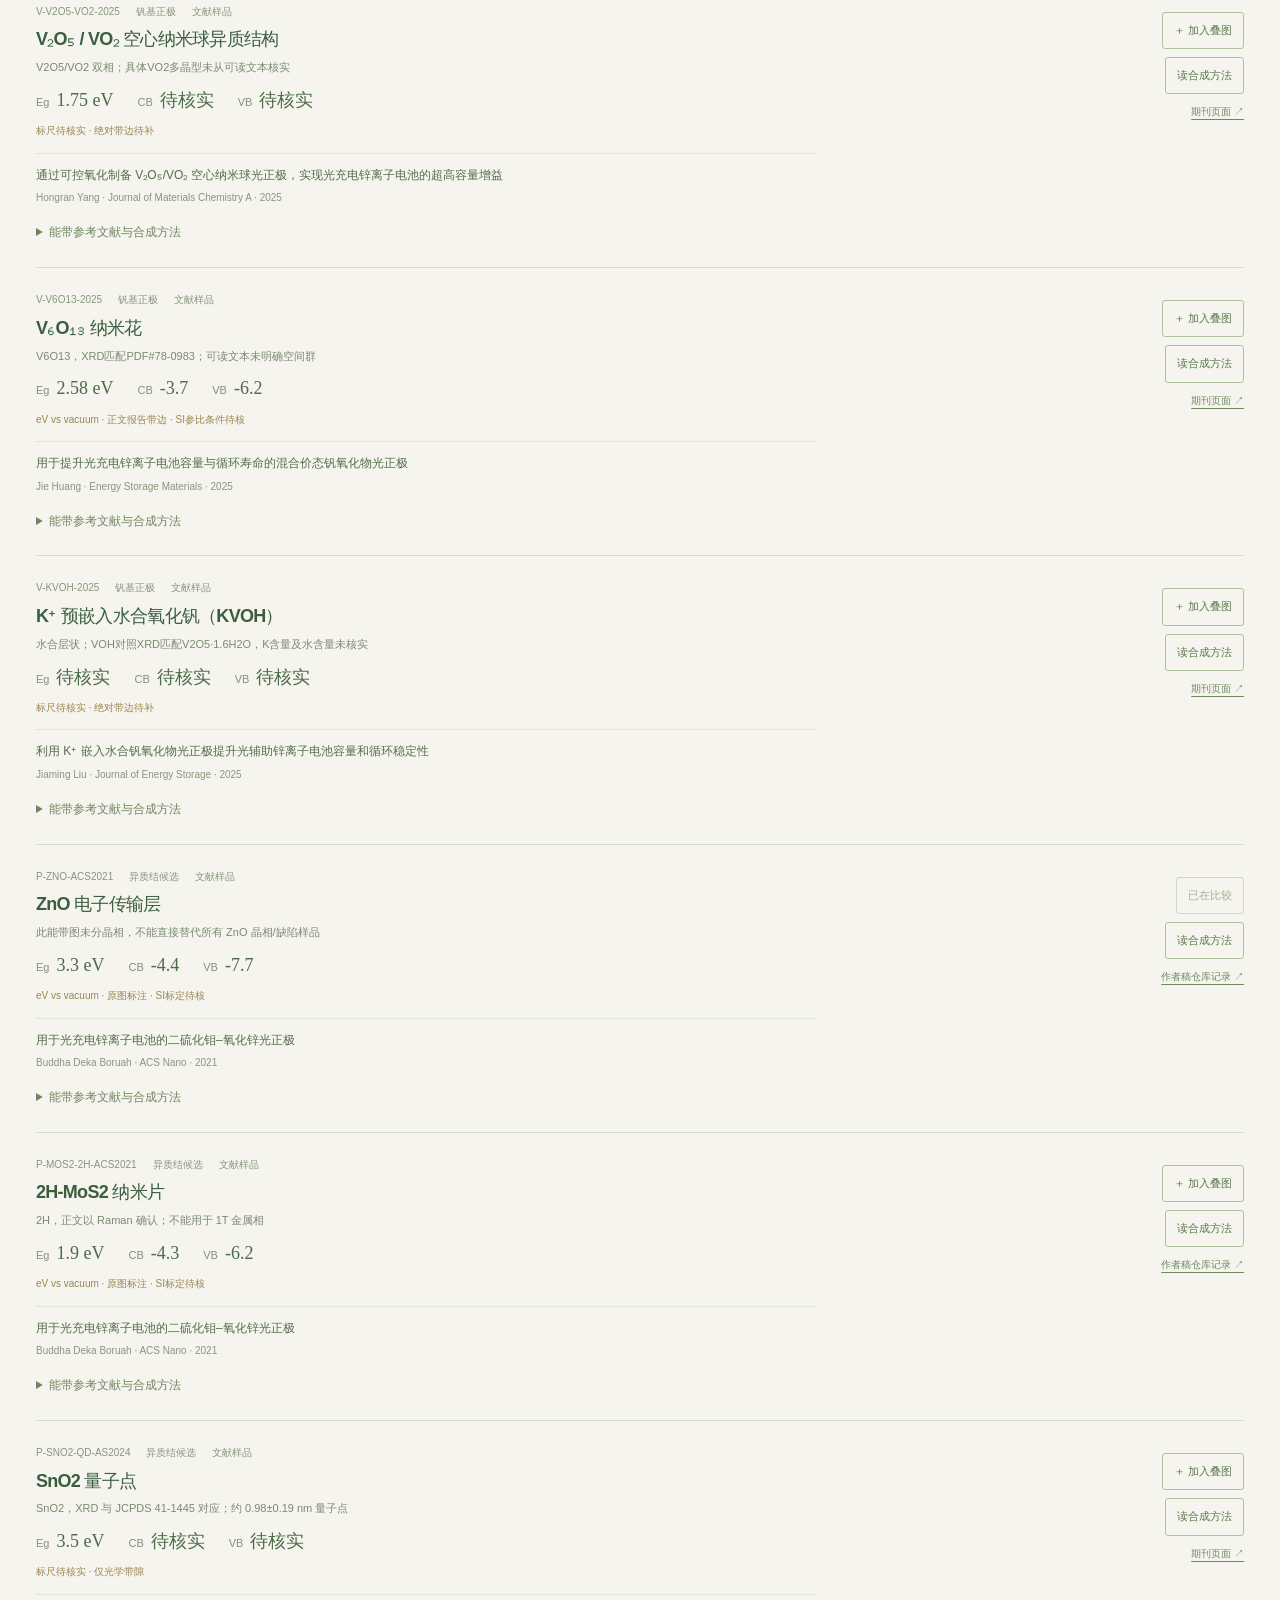
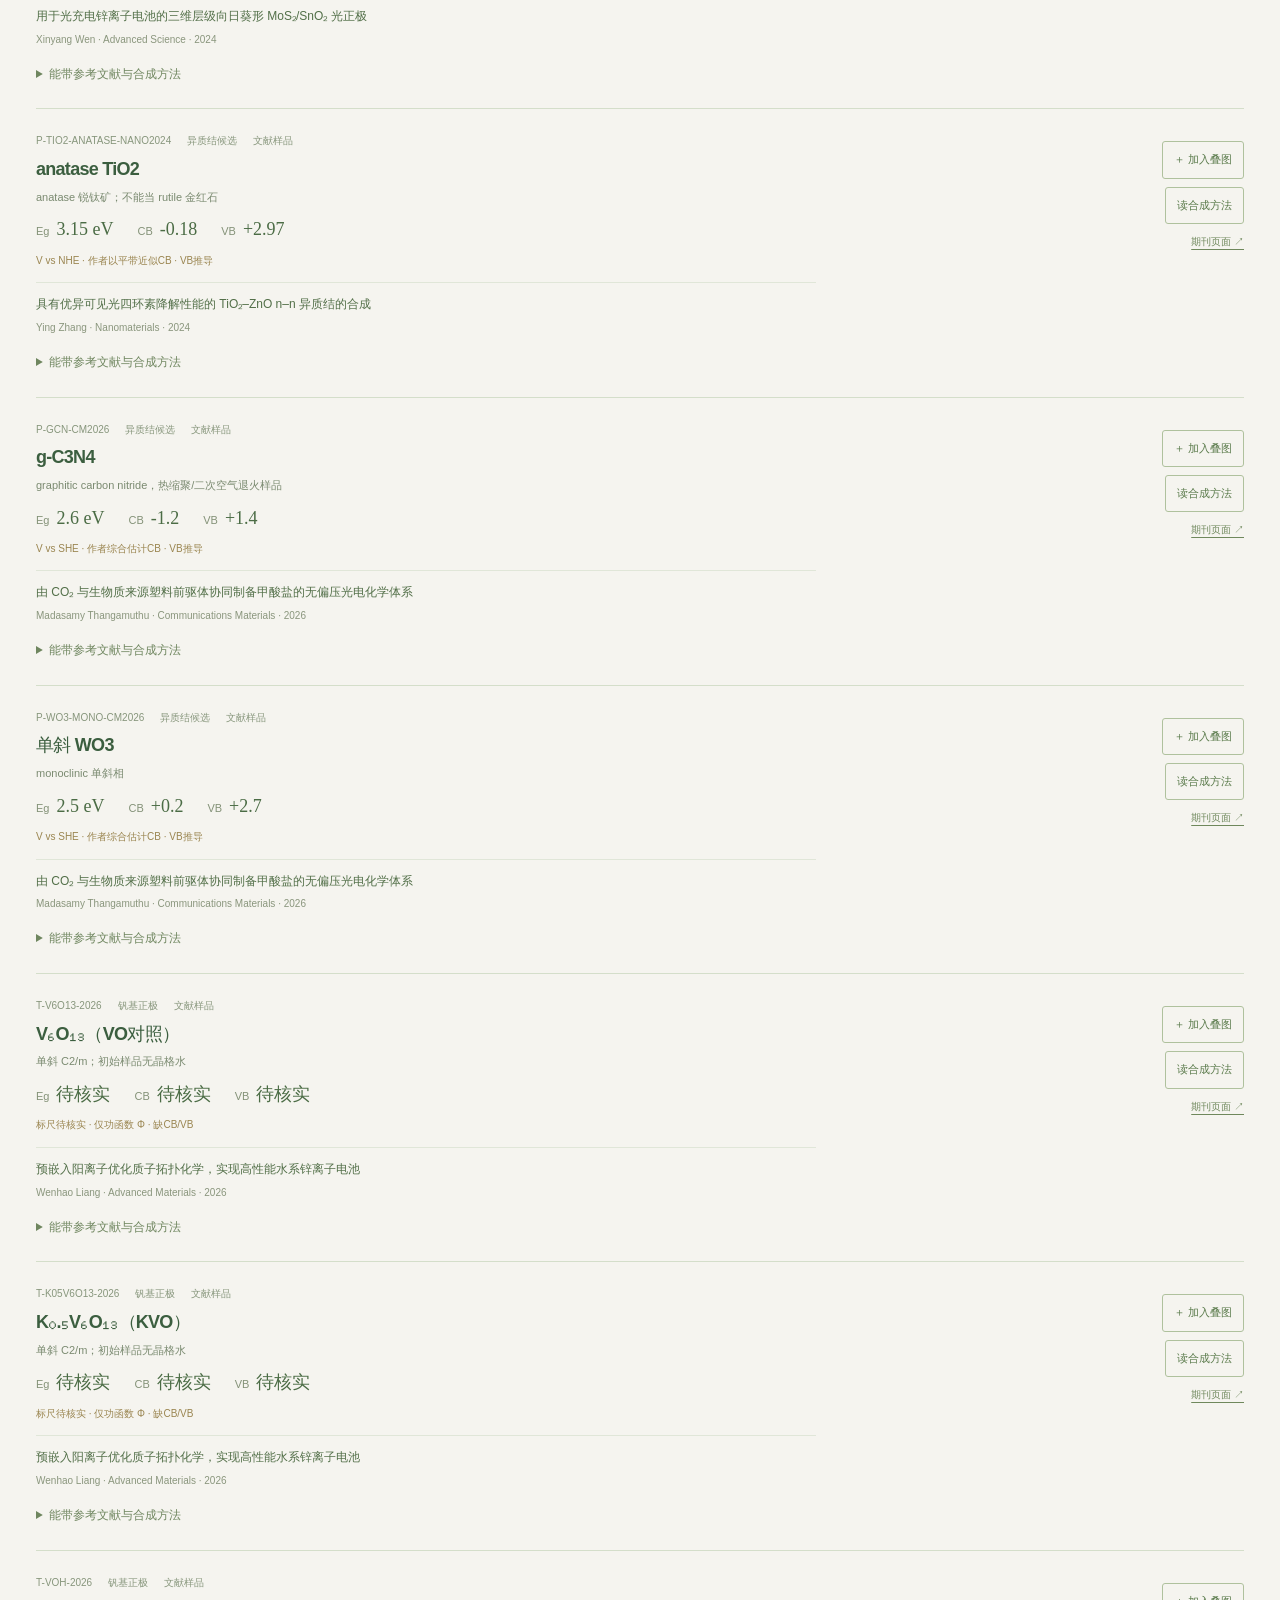
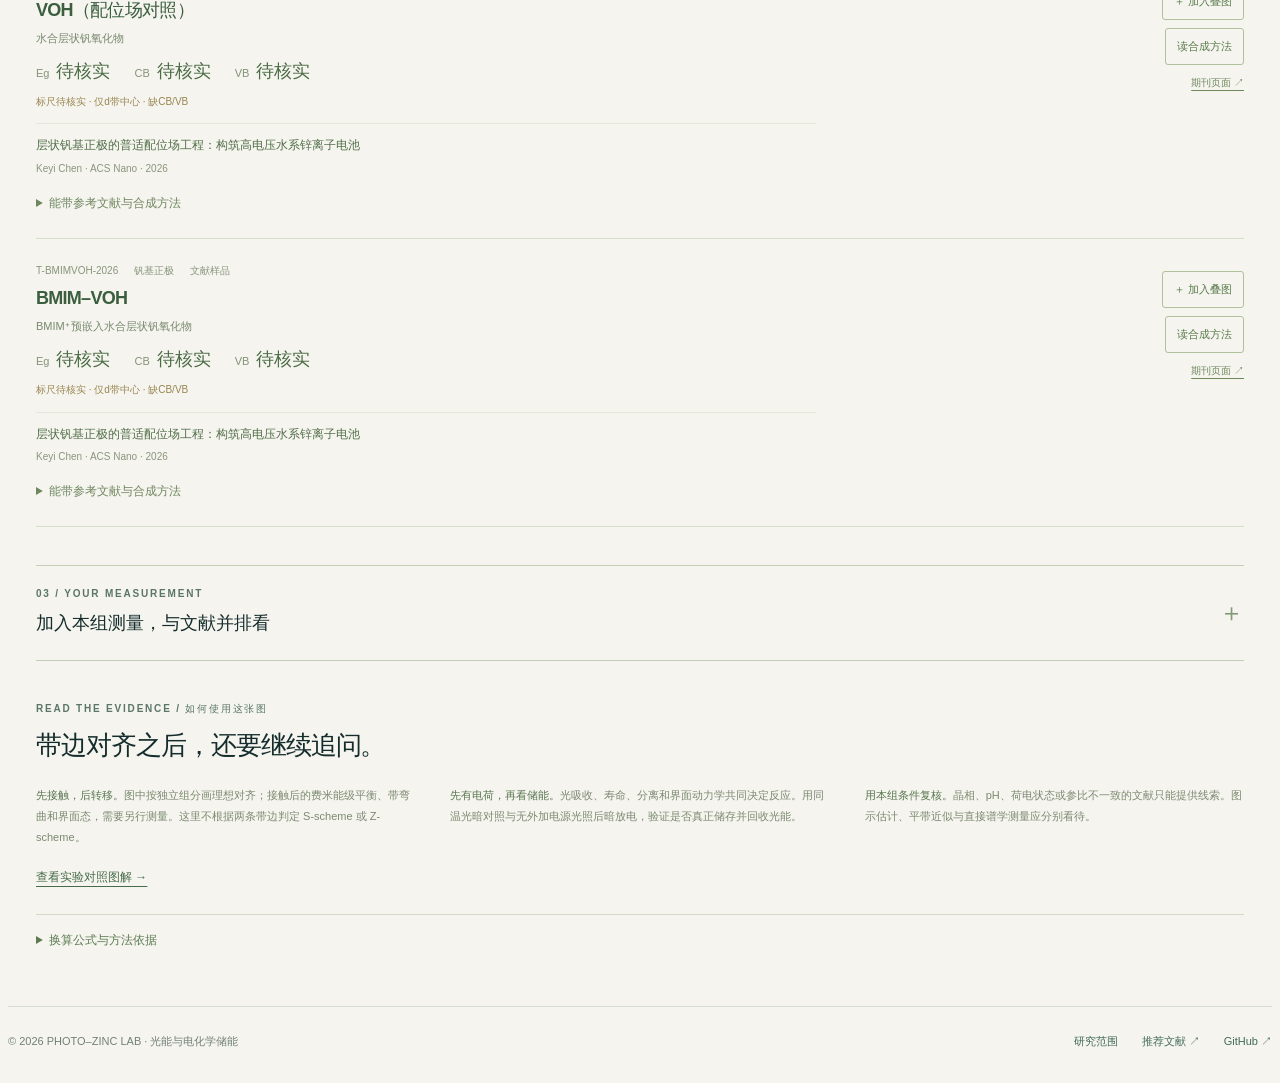
==== commit f4cc6036: "Link every band sample to its paper and synthesis method" ====
--- a/bands.html
+++ b/bands.html
@@ -6,7 +6,7 @@
   <title>钒基材料能带比较 · 光锌能源实验室</title>
   <meta name="description" content="按晶相、样品、方法与原始来源比较钒基正极和异质结候选组分的能带，辅助规划光充电实验。"/>
   <link rel="stylesheet" href="site.css?v=20261015-bands1"/>
-  <link rel="stylesheet" href="bands.css?v=20261015-bands1"/>
+  <link rel="stylesheet" href="bands.css?v=20261015-synthesis1"/>
 </head>
 <body class="bands-page">
   <a class="skip-link" href="#main-content">跳转到主要内容</a>
@@ -38,80 +38,96 @@
       <noscript><p class="bands-noscript">浏览器未启用 JavaScript。可以阅读下方静态目录；启用后可选样品、叠图和导出比较。</p></noscript>
     </section>
 
-    <section class="band-catalog" id="band-catalog" aria-labelledby="catalog-heading"><div class="bands-section-title"><div><span class="kicker">02 / SAMPLE ATLAS</span><h2 id="catalog-heading">每一个能级，都有来处。</h2></div><span id="catalog-count"></span></div><p class="section-intro">把晶相、制备、测量方法和缺失项一起看。功函数与 d 带中心保留在详情，分别解释，不作为导带或价带绘图。</p><div class="catalog-controls" id="catalog-controls" hidden><label class="catalog-search"><span class="visually-hidden">搜索材料、晶相、DOI或方法</span><svg viewBox="0 0 24 24" width="19" height="19" aria-hidden="true"><circle cx="10" cy="10" r="6" fill="none" stroke="currentColor" stroke-width="1.5"/><path d="m15 15 5 5" stroke="currentColor" stroke-width="1.5"/></svg><input type="search" id="band-search" placeholder="搜索材料 / 晶相 / DOI / 方法"/></label><label><span class="visually-hidden">材料角色</span><select id="band-role-filter"><option value="all">全部样品</option><option value="cathode">钒基正极</option><option value="partner">异质结候选</option></select></label><label><span class="visually-hidden">数据完整性</span><select id="band-complete-filter"><option value="all">全部数据状态</option><option value="complete">有带边数值</option><option value="missing">缺带边</option></select></label></div><div id="band-catalog-live"></div><div id="bands-static-catalog"><!-- BAND_CATALOG_START -->
+    <section class="band-catalog" id="band-catalog" aria-labelledby="catalog-heading"><div class="bands-section-title"><div><span class="kicker">02 / SAMPLE ATLAS</span><h2 id="catalog-heading">每一个能级，都有来处。</h2></div><span id="catalog-count"></span></div><p class="section-intro">每条样品列出对应论文、能带图位置与合成章节。展开可读已核路线、原料、条件和复现缺项；主要步骤已核不等于完整复现规程。功函数与 d 带中心单独解释。</p><div class="catalog-controls" id="catalog-controls" hidden><label class="catalog-search"><span class="visually-hidden">搜索材料、晶相、DOI或方法</span><svg viewBox="0 0 24 24" width="19" height="19" aria-hidden="true"><circle cx="10" cy="10" r="6" fill="none" stroke="currentColor" stroke-width="1.5"/><path d="m15 15 5 5" stroke="currentColor" stroke-width="1.5"/></svg><input type="search" id="band-search" placeholder="搜索材料 / 晶相 / DOI / 方法"/></label><label><span class="visually-hidden">材料角色</span><select id="band-role-filter"><option value="all">全部样品</option><option value="cathode">钒基正极</option><option value="partner">异质结候选</option></select></label><label><span class="visually-hidden">数据完整性</span><select id="band-complete-filter"><option value="all">全部数据状态</option><option value="complete">有带边数值</option><option value="missing">缺带边</option></select></label></div><div id="band-catalog-live"></div><div id="bands-static-catalog"><!-- BAND_CATALOG_START -->
 <article class="band-source-record" id="source-V-V2O5-2020">
 <h3>V₂O₅ 纳米纤维 / P3HT / rGO</h3><p>CB -2.5 / VB -4.7 eV（真空） · Eg 2.2 eV</p>
 <p><strong>作者机理示意值 · 非样品实测带边</strong> · 作者报告仅光照充电（无施加电流）；热控制待复核</p>
-<details><summary>查看晶相、方法与原文</summary><dl><dt>晶相 / 样品</dt><dd>正交相，Pmmn (59)；2020 EES 样品；V2O5/P3HT/rGO/PVDF 光正极</dd><dt>方法</dt><dd>Eg：UV–vis 吸收边；CB/VB：作者机理图标注的真空能级示意值，原文未在此处交代独立带边测量方法</dd><dt>pH / 荷电态</dt><dd>pH未核实 / 未完整报告</dd><dt>原文定位</dt><dd>PDF 第2页（期刊2415页），Fig. 1a 能级示意、Fig. 1c UV–vis、Fig. 1d XRD；仅光照充电：PDF p.5 Fig.4b及p.6 Experimental measurements（记录OCV后放电）</dd></dl><ul><li>示意值；缺少带边测量参比与pH；只供机理图对照</li><li>原文图中直接写出 −2.5/−4.7 eV；不是本数据库从坐标读出的估计。</li><li>作者示意能级不等同于该电极在电解液中各荷电态的实测绝对带边，不能当成所有V2O5的通用值。</li><li>文章报告无外接太阳能电池的直接光充电，同时有光照辅助放电；器件有P3HT/rGO电荷选择与传输设计，不能仅归因于V2O5本体。</li></ul><p><a href="https://doi.org/10.1039/d0ee01392g" target="_blank" rel="noopener noreferrer">原文 DOI ↗</a> · <a href="https://api.repository.cam.ac.uk/server/api/core/bitstreams/85b148d4-4d3e-43b2-85d3-5c8c9e6ba1eb/content" target="_blank" rel="noopener noreferrer">核验来源 ↗</a><br/>Photo-rechargeable zinc-ion batteries</p></details></article>
+<p>光充电锌离子电池 · Energy &amp; Environmental Science (2020)</p>
+<details><summary>能带参考文献与合成方法</summary><h4>能带文献依据</h4><p>Buddha Deka Boruah, Angus Mathieson, Bo Wen, et al. Photo-rechargeable zinc-ion batteries. Energy &amp; Environmental Science, 2020, 13(8): 2414-2421. DOI: 10.1039/d0ee01392g</p><dl><dt>晶相 / 样品</dt><dd>正交相，Pmmn (59)；2020 EES 样品；V2O5/P3HT/rGO/PVDF 光正极</dd><dt>能带方法</dt><dd>Eg：UV–vis 吸收边；CB/VB：作者机理图标注的真空能级示意值，原文未在此处交代独立带边测量方法</dd><dt>pH / 荷电态</dt><dd>pH未核实 / 未完整报告</dd><dt>能带原文定位</dt><dd>PDF 第2页（期刊2415页），Fig. 1a 能级示意、Fig. 1c UV–vis、Fig. 1d XRD；仅光照充电：PDF p.5 Fig.4b及p.6 Experimental measurements（记录OCV后放电）</dd></dl><ul><li>示意值；缺少带边测量参比与pH；只供机理图对照</li><li>原文图中直接写出 −2.5/−4.7 eV；不是本数据库从坐标读出的估计。</li><li>作者示意能级不等同于该电极在电解液中各荷电态的实测绝对带边，不能当成所有V2O5的通用值。</li><li>文章报告无外接太阳能电池的直接光充电，同时有光照辅助放电；器件有P3HT/rGO电荷选择与传输设计，不能仅归因于V2O5本体。</li></ul><p><a href="https://doi.org/10.1039/d0ee01392g" target="_blank" rel="noopener noreferrer">原文 DOI ↗</a> · <a href="https://api.repository.cam.ac.uk/server/api/core/bitstreams/85b148d4-4d3e-43b2-85d3-5c8c9e6ba1eb/content" target="_blank" rel="noopener noreferrer">公开全文核验版本 ↗</a></p><div class="source-synthesis"><h4>合成方法与复现缺项</h4><p><strong>主要步骤已核 · 非完整复现规程</strong></p><p>商业V2O5粉体在NaCl水溶液中室温搅拌，通过溶解—重结晶形成V2O5纳米纤维；洗涤离心后真空干燥。rGO由GO热还原另行制备。</p><h5>原料与前驱体</h5><ul><li>商业V2O5粉体（Sigma-Aldrich），3 g</li><li>2 M NaCl水溶液，100 mL</li><li>rGO辅助组分前驱体：GO（Graphenea）</li></ul><h5>已核条件</h5><ul><li>V2O5纳米纤维：室温、300 rpm搅拌72 h。</li><li>去离子水和乙醇洗涤、离心；约80 °C真空干燥12 h。</li><li>rGO另行制备：GO在H2/He气氛中约350 °C处理约3 h；两种气流各约100 sccm。</li></ul><p><strong>合成章节定位：</strong>原文PDF第6页 Experimental section / Material synthesis and characterization；同页Preparation of electrodes为电极配方；Fig.1在PDF第2页。</p><p><strong>相与组成确认：</strong>正文Fig.1d XRD确认V2O5纳米纤维为正交Pmmn(59)相；Fig.1b SEM/TEM显示纤维形貌；正文另指向SI Figs.S12/S13的EDS/Raman。</p><h5>复现前待补</h5><ul><li>本轮未取得SI正文；原料纯度、洗涤次数和离心参数在所读方法段未完整给出。</li></ul><ul><li>原文第6页已提取且目视复核，可据此定位原始方法；摘要不代替原文完整实验说明。</li><li>V2O5/P3HT/rGO/PVDF=93/1/1/5是电极制备质量配方，不是V2O5纳米纤维的合成计量比。</li><li>能带记录中的V2O5带边为作者示意值，按此路线合成不保证获得相同绝对带边。</li></ul><p><span>补充信息入口或内容待补，请在期刊页面查找 Supporting Information / ESI。</span></p><p>路线摘要不能保证获得相同带边；完整用量、设备程序及后处理仍需回原文/SI核对。</p></div></details></article>
 <article class="band-source-record" id="source-V-VO2B-2021-rGO">
 <h3>VO₂(B) 纳米棒 / rGO</h3><p>CB -3.8 / VB -6.1 eV（真空） · Eg 2.3 eV</p>
 <p><strong>原图标注 · SI参比条件待核</strong> · 该论文器件报告直接光充电</p>
-<details><summary>查看晶相、方法与原文</summary><dl><dt>晶相 / 样品</dt><dd>单斜 VO2(B)，C2/m；2021 AEM 微波水热纳米棒；VO2/rGO/PVDF 光正极</dd><dt>方法</dt><dd>Eg：UV–vis，间接带隙约2.3 eV，直接带隙约2.53 eV；带边见正文Fig. 2e，作者称实验估计详见SI Fig. S4/Table S1（本轮未取到SI，具体电化学参比条件待核）</dd><dt>pH / 荷电态</dt><dd>pH未核实 / 未完整报告</dd><dt>原文定位</dt><dd>PDF 第2页 Fig. 1e,f（XRD/UV–vis）；第3页 Fig. 2e（−3.8/−6.1 eV）和第一段（SI定位）</dd></dl><ul><li>VO2(B)专属样品；不能套用于VO2(M/R)；带边参比待SI补核</li><li>同一样品有间接与直接Tauc带隙，主字段采用间接2.3 eV。</li><li>带边已在正文能级图数值标注；原始参比电极、pH及转换过程未完成SI核验。</li><li>作者报告VO2/rGO器件的直接光充电；纯VO2平面光探测器在0 V未显示分离电流，rGO堆叠后出现零偏压光电流。</li></ul><p><a href="https://doi.org/10.1002/aenm.202100115" target="_blank" rel="noopener noreferrer">原文 DOI ↗</a> · <a href="https://d-nb.info/1228577064/34" target="_blank" rel="noopener noreferrer">核验来源 ↗</a><br/>Vanadium Dioxide Cathodes for High-Rate Photo-Rechargeable Zinc-Ion Batteries</p></details></article>
+<p>用于高倍率光充电锌离子电池的二氧化钒正极 · Advanced Energy Materials (2021)</p>
+<details><summary>能带参考文献与合成方法</summary><h4>能带文献依据</h4><p>Buddha Deka Boruah, Angus Mathieson, Sul Ki Park, et al. Vanadium Dioxide Cathodes for High-Rate Photo-Rechargeable Zinc-Ion Batteries. Advanced Energy Materials, 2021, 11(13): 2100115. DOI: 10.1002/aenm.202100115</p><dl><dt>晶相 / 样品</dt><dd>单斜 VO2(B)，C2/m；2021 AEM 微波水热纳米棒；VO2/rGO/PVDF 光正极</dd><dt>能带方法</dt><dd>Eg：UV–vis，间接带隙约2.3 eV，直接带隙约2.53 eV；带边见正文Fig. 2e，作者称实验估计详见SI Fig. S4/Table S1（本轮未取到SI，具体电化学参比条件待核）</dd><dt>pH / 荷电态</dt><dd>pH未核实 / 未完整报告</dd><dt>能带原文定位</dt><dd>PDF 第2页 Fig. 1e,f（XRD/UV–vis）；第3页 Fig. 2e（−3.8/−6.1 eV）和第一段（SI定位）</dd></dl><ul><li>VO2(B)专属样品；不能套用于VO2(M/R)；带边参比待SI补核</li><li>同一样品有间接与直接Tauc带隙，主字段采用间接2.3 eV。</li><li>带边已在正文能级图数值标注；原始参比电极、pH及转换过程未完成SI核验。</li><li>作者报告VO2/rGO器件的直接光充电；纯VO2平面光探测器在0 V未显示分离电流，rGO堆叠后出现零偏压光电流。</li></ul><p><a href="https://doi.org/10.1002/aenm.202100115" target="_blank" rel="noopener noreferrer">原文 DOI ↗</a> · <a href="https://d-nb.info/1228577064/34" target="_blank" rel="noopener noreferrer">开放原文PDF ↗</a></p><div class="source-synthesis"><h4>合成方法与复现缺项</h4><p><strong>主要步骤已核 · 非完整复现规程</strong></p><p>NH4VO3水分散体系加入甲酸，搅拌后转入聚四氟乙烯内衬微波反应器制备VO2纳米棒，洗涤并干燥。</p><h5>原料与前驱体</h5><ul><li>NH4VO3，0.7 g</li><li>去离子水，60 mL</li><li>甲酸，4.8 mL（所读段未给浓度）</li></ul><h5>已核条件</h5><ul><li>加甲酸后继续磁力搅拌1 h。</li><li>微波反应器200 °C维持520 min；数值按原文排版目视复核，非5–20 min。</li><li>所得纳米棒用乙醇和去离子水洗涤，然后60 °C干燥；该段未给干燥时长。</li></ul><p><strong>合成章节定位：</strong>原文PDF第7页 §2 Experimental Section / Material Synthesis and Photocathode Preparation；晶相及形貌Fig.1见PDF第2页。</p><p><strong>相与组成确认：</strong>正文Fig.1e XRD确认单斜VO2(B)、C2/m；Fig.1b,c SEM/TEM展示纳米棒及约0.35 nm的(110)晶面间距。</p><h5>复现前待补</h5><ul><li>SI入口已在出版社页面核实，但内容请求403，未取得SI Fig.S4/TableS1能带标定细节。</li><li>甲酸浓度、微波功率、反应器容积/装液率、洗涤次数及干燥时长在所读方法段未完整给出。</li></ul><ul><li>原文第7页已提取且目视复核；520 min为原文所载，实验采用前仍应与作者/完整设备程序核对。</li><li>VO2/rGO/PVDF=91/4/5 mg、NMP 4 mL并120 °C真空干燥属于后续光正极制备，不是VO2纳米棒合成投料。</li><li>此路线对应VO2(B)，不能用于证明VO2(M/R)的能带与光响应。</li></ul><p><a href="https://advanced.onlinelibrary.wiley.com/action/downloadSupplement?doi=10.1002%2Faenm.202100115&amp;file=aenm202100115-sup-0001-SuppMat.pdf" target="_blank" rel="noopener noreferrer">补充信息入口（内容待核） ↗</a></p><p>路线摘要不能保证获得相同带边；完整用量、设备程序及后处理仍需回原文/SI核对。</p></div></details></article>
 <article class="band-source-record" id="source-V-VO2B-2021-ZnO">
 <h3>VO₂(B) / ZnO 堆叠光正极</h3><p>CB / VB：尚缺可对齐的绝对带边 · Eg 2.3 eV</p>
 <p><strong>仅带隙 · 能级图参照待核</strong> · 该论文器件报告直接光充电</p>
-<details><summary>查看晶相、方法与原文</summary><dl><dt>晶相 / 样品</dt><dd>单斜 VO2(B)；2021 JMCA CF/ZnO/VO2 电极；VO2为储能吸光组分，ZnO为电子传输/空穴阻挡层</dd><dt>方法</dt><dd>Eg：UV–vis 吸收；Fig. 2c给能级深度示意，但纵轴未明确真空零点与符号；为避免把正能量深度误作电势，本条不填可换算绝对带边</dd><dt>pH / 荷电态</dt><dd>pH未核实 / 未完整报告</dd><dt>原文定位</dt><dd>PDF 第2页 Fig. 1c,e,f；第3页 Fig. 2c；SoC变化的Eg见SI Fig. S5/Table S1</dd></dl><ul><li>只有Eg进入定量比较；能级图参考与符号需人工确认</li><li>正文直接报告本样品Eg约2.3 eV。</li><li>Fig. 2c VO2能级深度数字为3.8/6.1 eV，ZnO为4.4/7.7 eV；不作为本条绝对CB/VB输出。</li><li>文中报告无外部电源的直接光充电，光充电效率约0.51%；电极结构与rGO混合样品不同，不能合并为同一样品。</li></ul><p><a href="https://doi.org/10.1039/d1ta07572a" target="_blank" rel="noopener noreferrer">原文 DOI ↗</a> · <a href="https://api.repository.cam.ac.uk/server/api/core/bitstreams/186691ed-7ee0-4cb0-ad47-0bc911e34256/content" target="_blank" rel="noopener noreferrer">核验来源 ↗</a><br/>Vanadium dioxide–zinc oxide stacked photocathodes for photo-rechargeable zinc-ion batteries</p></details></article>
+<p>用于光充电锌离子电池的二氧化钒–氧化锌堆叠光正极 · Journal of Materials Chemistry A (2021)</p>
+<details><summary>能带参考文献与合成方法</summary><h4>能带文献依据</h4><p>Buddha Deka Boruah, Michael De Volder. Vanadium dioxide–zinc oxide stacked photocathodes for photo-rechargeable zinc-ion batteries. Journal of Materials Chemistry A, 2021, 9(40): 23199-23205. DOI: 10.1039/d1ta07572a</p><dl><dt>晶相 / 样品</dt><dd>单斜 VO2(B)；2021 JMCA CF/ZnO/VO2 电极；VO2为储能吸光组分，ZnO为电子传输/空穴阻挡层</dd><dt>能带方法</dt><dd>Eg：UV–vis 吸收；Fig. 2c给能级深度示意，但纵轴未明确真空零点与符号；为避免把正能量深度误作电势，本条不填可换算绝对带边</dd><dt>pH / 荷电态</dt><dd>pH未核实 / 未完整报告</dd><dt>能带原文定位</dt><dd>PDF 第2页 Fig. 1c,e,f；第3页 Fig. 2c；SoC变化的Eg见SI Fig. S5/Table S1</dd></dl><ul><li>只有Eg进入定量比较；能级图参考与符号需人工确认</li><li>正文直接报告本样品Eg约2.3 eV。</li><li>Fig. 2c VO2能级深度数字为3.8/6.1 eV，ZnO为4.4/7.7 eV；不作为本条绝对CB/VB输出。</li><li>文中报告无外部电源的直接光充电，光充电效率约0.51%；电极结构与rGO混合样品不同，不能合并为同一样品。</li></ul><p><a href="https://doi.org/10.1039/d1ta07572a" target="_blank" rel="noopener noreferrer">原文 DOI ↗</a> · <a href="https://api.repository.cam.ac.uk/server/api/core/bitstreams/186691ed-7ee0-4cb0-ad47-0bc911e34256/content" target="_blank" rel="noopener noreferrer">公开全文核验版本 ↗</a></p><div class="source-synthesis"><h4>合成方法与复现缺项</h4><p><strong>仅部分信息 · 缺项待补</strong></p><p>先在碳纤维集流体上涂覆ZnO电子传输/空穴阻挡层，再在该ZnO层上直接生长VO2，构成CF/ZnO/VO2堆叠正极。</p><h5>原料与前驱体</h5><p>尚未核实，不推测补齐。</p><h5>已核条件</h5><p>尚未核实，不推测补齐。</p><p><strong>合成章节定位：</strong>原文PDF第1页Introduction的先ZnO后VO2工艺概述；第2页Fig.1；第1页脚注明确Experimental section在ESI。</p><p><strong>相与组成确认：</strong>正文Fig.1c TEM约0.35 nm晶面间距对应VO2(B)(110)；Fig.1f XRD确认单斜VO2(B)；ZnO涂层前后的SEM/XRD在SI Fig.S1。</p><h5>复现前待补</h5><ul><li>完整实验方法在ESI，本轮未取得；具体ZnO前驱体、涂覆溶剂与浓度、热处理程序、VO2生长原料/温度/时间均待补。</li><li>仅凭正文工艺概述不足以复现实验。</li></ul><ul><li>不能借用前一篇VO2/rGO论文的200 °C/520 min配方作为本堆叠样品的已核合成条件。</li><li>正文明确直接生长的界面不同于VO2与rGO/PVDF物理混合；保留为独立样品。</li><li>SI在出版社landing页列为可下载，但未取得真实文件URL及内容，故不造链接。</li></ul><p><span>补充信息入口或内容待补，请在期刊页面查找 Supporting Information / ESI。</span></p><p>路线摘要不能保证获得相同带边；完整用量、设备程序及后处理仍需回原文/SI核对。</p></div></details></article>
 <article class="band-source-record" id="source-V-V2O5-VO2-2025">
 <h3>V₂O₅ / VO₂ 空心纳米球异质结构</h3><p>CB / VB：尚缺可对齐的绝对带边 · Eg 1.75 eV</p>
 <p><strong>绝对带边待补</strong> · 报告光辅助性能；直接光充未核</p>
-<details><summary>查看晶相、方法与原文</summary><dl><dt>晶相 / 样品</dt><dd>V2O5/VO2 双相；具体VO2多晶型未从可读文本核实；2025 JMCA 受控氧化形成的空心球复合光正极</dd><dt>方法</dt><dd>UV–vis 光学带隙，正文讨论SI Fig. S6；正文Fig. 1e–g DOS以费米能级0 eV为零点，不能转换为绝对真空带边</dd><dt>pH / 荷电态</dt><dd>pH未核实 / 未完整报告</dd><dt>原文定位</dt><dd>Results/Discussion：光学性能段（SI Fig. S6）；DOS讨论段 Fig. 1e–g</dd></dl><ul><li>仅光学Eg；相和绝对带边待补；不能自动判定异质结类型</li><li>同文纯V2O5对照Eg2.06 eV，VO2对照Eg约2.95 eV，均属于该文特定样品。</li><li>复合物1.75 eV不能拆成两相各自的CB/VB。</li><li>已读文本主要报告光照放电增容；尚未据完整原文确认无外电源直接光充电，不能只凭标题判定。</li></ul><p><a href="https://doi.org/10.1039/d5ta00517e" target="_blank" rel="noopener noreferrer">原文 DOI ↗</a> · <a href="https://pubs.rsc.org/en/content/articlehtml/2025/ta/d5ta00517e" target="_blank" rel="noopener noreferrer">核验来源 ↗</a><br/>Controlled oxidation of V2O5/VO2 hollow nanospheres as photocathodes for photo-rechargeable zinc ion batteries with an ultrahigh capacity enhancement</p></details></article>
+<p>通过可控氧化制备 V₂O₅/VO₂ 空心纳米球光正极，实现光充电锌离子电池的超高容量增益 · Journal of Materials Chemistry A (2025)</p>
+<details><summary>能带参考文献与合成方法</summary><h4>能带文献依据</h4><p>Hongran Yang, Shilei Wu, Akesh Manimendra Badalge, et al. Controlled oxidation of V2O5/VO2 hollow nanospheres as photocathodes for photo-rechargeable zinc ion batteries with an ultrahigh capacity enhancement. Journal of Materials Chemistry A, 2025, 13(17): 12216-12225. DOI: 10.1039/d5ta00517e</p><dl><dt>晶相 / 样品</dt><dd>V2O5/VO2 双相；具体VO2多晶型未从可读文本核实；2025 JMCA 受控氧化形成的空心球复合光正极</dd><dt>能带方法</dt><dd>UV–vis 光学带隙，正文讨论SI Fig. S6；正文Fig. 1e–g DOS以费米能级0 eV为零点，不能转换为绝对真空带边</dd><dt>pH / 荷电态</dt><dd>pH未核实 / 未完整报告</dd><dt>能带原文定位</dt><dd>Results/Discussion：光学性能段（SI Fig. S6）；DOS讨论段 Fig. 1e–g</dd></dl><ul><li>仅光学Eg；相和绝对带边待补；不能自动判定异质结类型</li><li>同文纯V2O5对照Eg2.06 eV，VO2对照Eg约2.95 eV，均属于该文特定样品。</li><li>复合物1.75 eV不能拆成两相各自的CB/VB。</li><li>已读文本主要报告光照放电增容；尚未据完整原文确认无外电源直接光充电，不能只凭标题判定。</li></ul><p><a href="https://doi.org/10.1039/d5ta00517e" target="_blank" rel="noopener noreferrer">原文 DOI ↗</a> · <a href="https://pubs.rsc.org/en/content/articlehtml/2025/ta/d5ta00517e" target="_blank" rel="noopener noreferrer">期刊页面 ↗</a></p><div class="source-synthesis"><h4>合成方法与复现缺项</h4><p><strong>仅部分信息 · 缺项待补</strong></p><p>原文可读结果讨论描述对VO2中间体进行退火受控氧化，使外侧更易接触空气并形成V2O5/VO2空心纳米球异质结构；这里只提供流程概要。</p><h5>原料与前驱体</h5><ul><li>该论文VO2中间体（其完整制备原料未核实）</li></ul><h5>已核条件</h5><p>尚未核实，不推测补齐。</p><p><strong>合成章节定位：</strong>正文Results/Discussion：退火氧化、空心球外层结构讨论（Fig.2e,f）；完整合成操作应查Experimental section及ESI，本轮未取得该部分。</p><p><strong>相与组成确认：</strong>可读原文在外层HRTEM中识别V2O5(101)/(200)，晶面间距4.09/5.76 Å（Fig.2e）；外侧纳米片Fig.2f可见V2O5(101)。VO2具体多晶型与完整双相确认待原文图表补核。</p><h5>复现前待补</h5><ul><li>前驱物配方、VO2中间体成球方法、退火温度/时间/气流、升温速度及各对照样品工艺未取得。</li><li>出版社直接PDF请求403后停止，公开索引仅核到以上讨论概要，不是完整实验配方。</li></ul><ul><li>1.75 eV为该文复合样品光学带隙，不能把某个单相合成路线配上该复合带隙。</li><li>未验证的合成参数不由别篇V2O5或VO2论文填补。</li></ul><p><span>补充信息入口或内容待补，请在期刊页面查找 Supporting Information / ESI。</span></p><p>路线摘要不能保证获得相同带边；完整用量、设备程序及后处理仍需回原文/SI核对。</p></div></details></article>
 <article class="band-source-record" id="source-V-V6O13-2025">
 <h3>V₆O₁₃ 纳米花</h3><p>CB -3.7 / VB -6.2 eV（真空） · Eg 2.58 eV</p>
 <p><strong>正文报告带边 · SI参比条件待核</strong> · 报告直接光充；循环主要为光辅助电充</p>
-<details><summary>查看晶相、方法与原文</summary><dl><dt>晶相 / 样品</dt><dd>V6O13，XRD匹配PDF#78-0983；可读文本未明确空间群；水热合成纳米片组装纳米花；V6O13/碳浆7:3滴涂钛网</dd><dt>方法</dt><dd>UV–vis（SI Fig. S6a,b）结合Mott–Schottky（SI Fig. S7/Table S1）；出版社正文2.1节直接报告−3.7/−6.2 eV；原参比电极、pH和换算细节待SI核实</dd><dt>pH / 荷电态</dt><dd>pH未核实 / 未完整报告</dd><dt>原文定位</dt><dd>正文2.1 Design and mechanism of PRZIBs；SI Figs. S6,S7 and Table S1；充电模式SI Fig. S9</dd></dl><ul><li>带边参比换算未补全；不用于给出确定的光充电可行性结论</li><li>原文带边取一位小数，CB−VB为2.5 eV与Eg2.58 eV未严格一致，原因待SI核验；勿人为修改数值使之相等。</li><li>文中区分常规电充、光辅助电充、直接光充；主要循环增容数据采用光辅助电充。</li><li>pH及电化学参比未核验，绝对位置的来源条件仍需补充。</li></ul><p><a href="https://doi.org/10.1016/j.ensm.2025.104532" target="_blank" rel="noopener noreferrer">原文 DOI ↗</a> · <a href="https://www.sciencedirect.com/science/article/abs/pii/S2405829725005306" target="_blank" rel="noopener noreferrer">核验来源 ↗</a><br/>Mixed-valence vanadium oxides based photocathodes for photo-rechargeable zinc-ion batteries with enhanced capacity and cycle life</p></details></article>
+<p>用于提升光充电锌离子电池容量与循环寿命的混合价态钒氧化物光正极 · Energy Storage Materials (2025)</p>
+<details><summary>能带参考文献与合成方法</summary><h4>能带文献依据</h4><p>Jie Huang, Jinghao Li, Youwei Jiang, et al. Mixed-valence vanadium oxides based photocathodes for photo-rechargeable zinc-ion batteries with enhanced capacity and cycle life. Energy Storage Materials, 2025, 81: 104532. DOI: 10.1016/j.ensm.2025.104532</p><dl><dt>晶相 / 样品</dt><dd>V6O13，XRD匹配PDF#78-0983；可读文本未明确空间群；水热合成纳米片组装纳米花；V6O13/碳浆7:3滴涂钛网</dd><dt>能带方法</dt><dd>UV–vis（SI Fig. S6a,b）结合Mott–Schottky（SI Fig. S7/Table S1）；出版社正文2.1节直接报告−3.7/−6.2 eV；原参比电极、pH和换算细节待SI核实</dd><dt>pH / 荷电态</dt><dd>pH未核实 / 未完整报告</dd><dt>能带原文定位</dt><dd>正文2.1 Design and mechanism of PRZIBs；SI Figs. S6,S7 and Table S1；充电模式SI Fig. S9</dd></dl><ul><li>带边参比换算未补全；不用于给出确定的光充电可行性结论</li><li>原文带边取一位小数，CB−VB为2.5 eV与Eg2.58 eV未严格一致，原因待SI核验；勿人为修改数值使之相等。</li><li>文中区分常规电充、光辅助电充、直接光充；主要循环增容数据采用光辅助电充。</li><li>pH及电化学参比未核验，绝对位置的来源条件仍需补充。</li></ul><p><a href="https://doi.org/10.1016/j.ensm.2025.104532" target="_blank" rel="noopener noreferrer">原文 DOI ↗</a> · <a href="https://www.sciencedirect.com/science/article/abs/pii/S2405829725005306" target="_blank" rel="noopener noreferrer">期刊页面 ↗</a></p><div class="source-synthesis"><h4>合成方法与复现缺项</h4><p><strong>仅部分信息 · 缺项待补</strong></p><p>原文正文2.1节明确采用水热法制备V6O13，得到由纳米片组装的纳米花；详细操作指向实验部分与SI Fig.S1。</p><h5>原料与前驱体</h5><p>尚未核实，不推测补齐。</p><h5>已核条件</h5><p>尚未核实，不推测补齐。</p><p><strong>合成章节定位：</strong>正文§2.1 Design and mechanism of PRZIBs首段；详细流程为Experimental section和SI Fig.S1，形貌/相参见SI Figs.S2–S4。</p><p><strong>相与组成确认：</strong>正文2.1节：SEM为纳米片组装、数十微米直径的纳米花（SI Fig.S2a）；XRD匹配V6O13标准PDF#78-0983（SI Fig.S3）；Raman/EDS用于进一步确认。</p><h5>复现前待补</h5><ul><li>水热原料、溶剂、用量、温度、保温时长、后处理及SI正文未取得。</li><li>出版社公开索引可读正文，全文直接请求403后停止；不能当作已取得完整合成步骤。</li></ul><ul><li>V6O13/碳浆=7:3滴涂钛网是后续光正极制备质量比，不是V6O13合成投料。</li><li>此样品不等于老师分享论文中UPS功函数为4.55 eV的V6O13对照；不能混用合成和能带。</li></ul><p><span>补充信息入口或内容待补，请在期刊页面查找 Supporting Information / ESI。</span></p><p>路线摘要不能保证获得相同带边；完整用量、设备程序及后处理仍需回原文/SI核对。</p></div></details></article>
 <article class="band-source-record" id="source-V-KVOH-2025">
 <h3>K⁺ 预嵌入水合氧化钒（KVOH）</h3><p>CB / VB：尚缺可对齐的绝对带边 · Eg 待补</p>
 <p><strong>绝对带边待补</strong> · 报告光辅助充放电；直接光充未核</p>
-<details><summary>查看晶相、方法与原文</summary><dl><dt>晶相 / 样品</dt><dd>水合层状；VOH对照XRD匹配V2O5·1.6H2O，K含量及水含量未核实；2025 JES课题组KVOH光正极；不与碳包覆KVOH专利样品合并</dd><dt>方法</dt><dd>公开摘要和结果片段仅核实带隙减小/导带提高的定性结论；未取得数值图表，不填数值</dd><dt>pH / 荷电态</dt><dd>pH未核实 / 未完整报告</dd><dt>原文定位</dt><dd>Abstract/Highlights及Results片段Fig. 1a；相关勘误10.1016/j.est.2025.117613</dd></dl><ul><li>数值待补；优先请求本组原文/补充信息中的UV–vis、M–S或UPS图</li><li>公开可读内容支持K预嵌入调带趋势，但没有可复核的Eg/CB/VB数值。</li><li>相关作者预印本SSRN5197777本轮下载403；停止重试，待作者PDF。</li><li>属于光辅助充放电，不能由容量提升推断无外电源光充电。</li></ul><p><a href="https://doi.org/10.1016/j.est.2025.117461" target="_blank" rel="noopener noreferrer">原文 DOI ↗</a> · <a href="https://www.sciencedirect.com/science/article/pii/S2352152X25021747" target="_blank" rel="noopener noreferrer">核验来源 ↗</a><br/>Boosted energy capacity and cycling stability of photo-assisted zinc-ion batteries by K+ intercalated hydrated vanadium oxide-based photocathodes</p></details></article>
+<p>利用 K⁺ 嵌入水合钒氧化物光正极提升光辅助锌离子电池容量和循环稳定性 · Journal of Energy Storage (2025)</p>
+<details><summary>能带参考文献与合成方法</summary><h4>能带文献依据</h4><p>Jiaming Liu, Xinyu Gao, Yuan Zhang, et al. Boosted energy capacity and cycling stability of photo-assisted zinc-ion batteries by K+ intercalated hydrated vanadium oxide-based photocathodes. Journal of Energy Storage, 2025, 130: 117461. DOI: 10.1016/j.est.2025.117461</p><dl><dt>晶相 / 样品</dt><dd>水合层状；VOH对照XRD匹配V2O5·1.6H2O，K含量及水含量未核实；2025 JES课题组KVOH光正极；不与碳包覆KVOH专利样品合并</dd><dt>能带方法</dt><dd>公开摘要和结果片段仅核实带隙减小/导带提高的定性结论；未取得数值图表，不填数值</dd><dt>pH / 荷电态</dt><dd>pH未核实 / 未完整报告</dd><dt>能带原文定位</dt><dd>Abstract/Highlights及Results片段Fig. 1a；相关勘误10.1016/j.est.2025.117613</dd></dl><ul><li>数值待补；优先请求本组原文/补充信息中的UV–vis、M–S或UPS图</li><li>公开可读内容支持K预嵌入调带趋势，但没有可复核的Eg/CB/VB数值。</li><li>相关作者预印本SSRN5197777本轮下载403；停止重试，待作者PDF。</li><li>属于光辅助充放电，不能由容量提升推断无外电源光充电。</li></ul><p><a href="https://doi.org/10.1016/j.est.2025.117461" target="_blank" rel="noopener noreferrer">原文 DOI ↗</a> · <a href="https://www.sciencedirect.com/science/article/pii/S2352152X25021747" target="_blank" rel="noopener noreferrer">期刊页面 ↗</a></p><div class="source-synthesis"><h4>合成方法与复现缺项</h4><p><strong>仅部分信息 · 缺项待补</strong></p><p>公开摘要与正文片段确认以K+预嵌入水合V2O5制备KVOH光正极；本轮未取得可复现实验配方。</p><h5>原料与前驱体</h5><p>尚未核实，不推测补齐。</p><h5>已核条件</h5><p>尚未核实，不推测补齐。</p><p><strong>合成章节定位：</strong>出版社Abstract/Highlights与Results片段Fig.1a；完整合成应查原文Experimental/SI。另有相关勘误DOI 10.1016/j.est.2025.117613，内容本轮未重新核验。</p><p><strong>相与组成确认：</strong>公开结果片段Fig.1a称VOH为双层结构，XRD对应V2O5·1.6H2O（JCPDS#40-1296）；KVOH主要峰与VOH接近。K含量、水含量及结构精修未核实。</p><h5>复现前待补</h5><ul><li>钒源/钾源的具体化学品及用量、溶剂、温度、时间、洗涤干燥流程、K与晶格水含量、SI正文未取得。</li><li>SSRN5197777作者预印本下载请求403后停止。</li><li>能带数值同样未取得，需要对应样品的原文/补充信息。</li></ul><ul><li>不能用同作者碳包覆C-KVOH专利的配方或2.41 eV带隙填充这篇KVOH论文；那是不同样品。</li><li>此文研究光辅助充放电；合成参考本身不构成无外电源光充电证明。</li></ul><p><span>补充信息入口或内容待补，请在期刊页面查找 Supporting Information / ESI。</span></p><p>路线摘要不能保证获得相同带边；完整用量、设备程序及后处理仍需回原文/SI核对。</p></div></details></article>
 <article class="band-source-record" id="source-P-ZNO-ACS2021">
 <h3>ZnO 电子传输层</h3><p>CB -4.4 / VB -7.7 eV（真空） · Eg 3.3 eV</p>
 <p><strong>原图标注 · SI标定待核</strong> · 其他体系来源 · 与钒基复合待验证</p>
-<details><summary>查看晶相、方法与原文</summary><dl><dt>晶相 / 样品</dt><dd>此能带图未分晶相，不能直接替代所有 ZnO 晶相/缺陷样品；先在碳纤维集流体上涂布并热处理 ZnO 薄层，再水热生长 MoS2；光充电锌离子电池中的 ZnO</dd><dt>方法</dt><dd>读取原始论文 Fig. 1e 的明确能级标签，非图估读；正文说实验估计见 SI Fig. S3/Table S1，本轮未验证 SI 的拟合/标定细节</dd><dt>pH / 荷电态</dt><dd>pH未核实 / 未完整报告</dd><dt>原文定位</dt><dd>Accepted manuscript p. 4 Fig. 1e；p. 5 Results and Discussion；p. 6 Fig. 2d 交叉显示同一数值</dd></dl><ul><li>本数据来自 MoS2/ZnO 光电池样品，不能冒充 VO2/ZnO 特定样品的实测能带。</li><li>真实钒基配对实例见 DOI 10.1039/D1TA07572A，但该文的能带绝对数字本轮未核实。</li><li>论文器件使用 3 M Zn(CF3SO3)2 水系电解液；原图能级标定 pH 未在正文给出。</li></ul><p><a href="https://doi.org/10.1021/acsnano.1c06372" target="_blank" rel="noopener noreferrer">原文 DOI ↗</a> · <a href="https://www.repository.cam.ac.uk/items/ac3e0422-091e-4ac5-9e7c-e2fde6f4dcdb" target="_blank" rel="noopener noreferrer">核验来源 ↗</a><br/>Molybdenum Disulfide–Zinc Oxide Photocathodes for Photo-Rechargeable Zinc-Ion Batteries</p></details></article>
+<p>用于光充电锌离子电池的二硫化钼–氧化锌光正极 · ACS Nano (2021)</p>
+<details><summary>能带参考文献与合成方法</summary><h4>能带文献依据</h4><p>Buddha Deka Boruah, Bo Wen, Michael De Volder. Molybdenum Disulfide–Zinc Oxide Photocathodes for Photo-Rechargeable Zinc-Ion Batteries. ACS Nano, 2021, 15(10): 16616-16624. DOI: 10.1021/acsnano.1c06372</p><dl><dt>晶相 / 样品</dt><dd>此能带图未分晶相，不能直接替代所有 ZnO 晶相/缺陷样品；先在碳纤维集流体上涂布并热处理 ZnO 薄层，再水热生长 MoS2；光充电锌离子电池中的 ZnO</dd><dt>能带方法</dt><dd>读取原始论文 Fig. 1e 的明确能级标签，非图估读；正文说实验估计见 SI Fig. S3/Table S1，本轮未验证 SI 的拟合/标定细节</dd><dt>pH / 荷电态</dt><dd>pH未核实 / 未完整报告</dd><dt>能带原文定位</dt><dd>Accepted manuscript p. 4 Fig. 1e；p. 5 Results and Discussion；p. 6 Fig. 2d 交叉显示同一数值</dd></dl><ul><li>本数据来自 MoS2/ZnO 光电池样品，不能冒充 VO2/ZnO 特定样品的实测能带。</li><li>真实钒基配对实例见 DOI 10.1039/D1TA07572A，但该文的能带绝对数字本轮未核实。</li><li>论文器件使用 3 M Zn(CF3SO3)2 水系电解液；原图能级标定 pH 未在正文给出。</li></ul><p><a href="https://doi.org/10.1021/acsnano.1c06372" target="_blank" rel="noopener noreferrer">原文 DOI ↗</a> · <a href="https://www.repository.cam.ac.uk/items/ac3e0422-091e-4ac5-9e7c-e2fde6f4dcdb" target="_blank" rel="noopener noreferrer">作者稿仓库记录 ↗</a></p><div class="source-synthesis"><h4>合成方法与复现缺项</h4><p><strong>主要步骤已核 · 非完整复现规程</strong></p><p>在预处理的 CF 碳基集流体上，浸涂乙酸锌/DMF 溶液并逐次干燥，最后空气热处理形成 ZnO 电子传输层；此文不是直接采购 ZnO 粉末作为该层。</p><h5>原料与前驱体</h5><ul><li>乙酸锌，100 mg，Sigma-Aldrich；作者存稿原文写 zinc acetate dehydrate，准确水合态应按试剂原文/SI 再核对</li><li>N,N-二甲基甲酰胺（DMF），5 mL</li><li>CF 集流体：Sigracet GDL 39 AA carbon graphite paper，SGL Carbon</li></ul><h5>已核条件</h5><ul><li>CF 在涂覆前进行 UV/臭氧处理 1 h。</li><li>乙酸锌溶于 5 mL DMF 并搅拌；对 CF 浸涂后于 120 °C 干燥。</li><li>浸涂与干燥过程重复 4 次，以获得均匀层。</li><li>最终在空气中于 320 °C 处理；该方法段没有给出此步持续时间。</li><li>后续在 ZnO/CF 上水热生长 MoS2，构成原论文的堆叠正极。</li></ul><p><strong>合成章节定位：</strong>DOI 10.1021/acsnano.1c06372；剑桥作者接受稿 PDF 第14页，METHODS / Photocathode Preparation and Characterization 第一段；第16页 Associated Content 指出 SI Fig. S1/S2。</p><p><strong>相与组成确认：</strong>原文对电极开展 XRD（Bruker D8 Advance，Cu Kα）；ZnO/CF 的 XRD 定位为 SI Fig. S2。该 SI 未在本轮取得，不据此进一步断言该 ZnO 的具体相纯度或缺陷含量。</p><h5>复现前待补</h5><ul><li>320 °C 最终空气处理的保温时间与升温速率。</li><li>每次浸涂时长、提拉速度及 120 °C 干燥时间。</li><li>乙酸锌准确水合态与试剂货号。</li><li>SI 原始文件链接与 ZnO/CF XRD 相纯度核验。</li></ul><ul><li>概述对应产生本记录能带图的 MoS2/ZnO 样品，不能替代 VO2/ZnO 论文的配方。</li><li>正文关键步骤已核实，但上述缺项使其不是一份独立、完整的复现操作规程。</li><li>这是实际光充电锌电池的电子传输组分；将其与钒基材料重新组合仍需独立验证。</li></ul><p><span>补充信息入口或内容待补，请在期刊页面查找 Supporting Information / ESI。</span></p><p>路线摘要不能保证获得相同带边；完整用量、设备程序及后处理仍需回原文/SI核对。</p></div></details></article>
 <article class="band-source-record" id="source-P-MOS2-2H-ACS2021">
 <h3>2H-MoS2 纳米片</h3><p>CB -4.3 / VB -6.2 eV（真空） · Eg 1.9 eV</p>
 <p><strong>原图标注 · SI标定待核</strong> · 其他体系来源 · 与钒基复合待验证</p>
-<details><summary>查看晶相、方法与原文</summary><dl><dt>晶相 / 样品</dt><dd>2H，正文以 Raman 确认；不能用于 1T 金属相；180 °C 水热 15 h 生长在 ZnO/碳纤维上的二维 MoS2 纳米片</dd><dt>方法</dt><dd>Fig. 1e 明确数值标签＋Fig. 1f UV–vis/Tauc；正文提到能级实验估计在 SI Fig. S3/Table S1，SI 标定细节未核验</dd><dt>pH / 荷电态</dt><dd>pH未核实 / 未完整报告</dd><dt>原文定位</dt><dd>Accepted manuscript p. 4 Fig. 1e–g；p. 5 Results and Discussion</dd></dl><ul><li>这是作为储锌兼吸光正极的 MoS2；将其作为钒基异质结候选只是一项待验证设计。</li><li>不能把 2H 薄片的带隙/能级套到 1T 相或混合 1T/2H 样品。</li><li>本论文 ZnO 的 CB 比 MoS2 深约 0.1 eV，属于该样品的论文示意，不是保证复合电极电荷方向的普适结论。</li></ul><p><a href="https://doi.org/10.1021/acsnano.1c06372" target="_blank" rel="noopener noreferrer">原文 DOI ↗</a> · <a href="https://www.repository.cam.ac.uk/items/ac3e0422-091e-4ac5-9e7c-e2fde6f4dcdb" target="_blank" rel="noopener noreferrer">核验来源 ↗</a><br/>Molybdenum Disulfide–Zinc Oxide Photocathodes for Photo-Rechargeable Zinc-Ion Batteries</p></details></article>
+<p>用于光充电锌离子电池的二硫化钼–氧化锌光正极 · ACS Nano (2021)</p>
+<details><summary>能带参考文献与合成方法</summary><h4>能带文献依据</h4><p>Buddha Deka Boruah, Bo Wen, Michael De Volder. Molybdenum Disulfide–Zinc Oxide Photocathodes for Photo-Rechargeable Zinc-Ion Batteries. ACS Nano, 2021, 15(10): 16616-16624. DOI: 10.1021/acsnano.1c06372</p><dl><dt>晶相 / 样品</dt><dd>2H，正文以 Raman 确认；不能用于 1T 金属相；180 °C 水热 15 h 生长在 ZnO/碳纤维上的二维 MoS2 纳米片</dd><dt>能带方法</dt><dd>Fig. 1e 明确数值标签＋Fig. 1f UV–vis/Tauc；正文提到能级实验估计在 SI Fig. S3/Table S1，SI 标定细节未核验</dd><dt>pH / 荷电态</dt><dd>pH未核实 / 未完整报告</dd><dt>能带原文定位</dt><dd>Accepted manuscript p. 4 Fig. 1e–g；p. 5 Results and Discussion</dd></dl><ul><li>这是作为储锌兼吸光正极的 MoS2；将其作为钒基异质结候选只是一项待验证设计。</li><li>不能把 2H 薄片的带隙/能级套到 1T 相或混合 1T/2H 样品。</li><li>本论文 ZnO 的 CB 比 MoS2 深约 0.1 eV，属于该样品的论文示意，不是保证复合电极电荷方向的普适结论。</li></ul><p><a href="https://doi.org/10.1021/acsnano.1c06372" target="_blank" rel="noopener noreferrer">原文 DOI ↗</a> · <a href="https://www.repository.cam.ac.uk/items/ac3e0422-091e-4ac5-9e7c-e2fde6f4dcdb" target="_blank" rel="noopener noreferrer">作者稿仓库记录 ↗</a></p><div class="source-synthesis"><h4>合成方法与复现缺项</h4><p><strong>主要步骤已核 · 非完整复现规程</strong></p><p>将前一步得到的 ZnO/CF 放入钼源/硫脲水溶液中水热生长 MoS2 纳米片，清洗、干燥后直接作为电极。</p><h5>原料与前驱体</h5><ul><li>四水合钼酸铵，0.076 g，Sigma-Aldrich（原文 ammonium molybdate tetrahydrate）</li><li>硫脲，1 g，Sigma-Aldrich</li><li>去离子水，30 mL</li><li>按同篇论文前一步制备的 ZnO/CF</li></ul><h5>已核条件</h5><ul><li>将钼酸铵和硫脲加入 30 mL 去离子水作为 MoS2 生长溶液。</li><li>ZnO/CF 与溶液一起转入水热反应釜。</li><li>180 °C 保持 15 h。</li><li>用乙醇和去离子水清洗，之后在 70 °C 干燥。</li><li>按器件需要裁切后直接测试；原文该制备采用在集流体上直接生长的方式。</li></ul><p><strong>合成章节定位：</strong>DOI 10.1021/acsnano.1c06372；剑桥作者接受稿 PDF 第14页，METHODS / Photocathode Preparation and Characterization 第二段；相鉴定：第4页 Fig. 1g 与第5页对应讨论。</p><p><strong>相与组成确认：</strong>正文以 Raman（Fig. 1g）确认 2H-MoS2；接受稿第5页明确将约 1.9 eV 直接带隙和 Raman 对应到 2H 相。XRD 进一步定位为 SI Fig. S1/S2，未在本轮读取该 SI。</p><h5>复现前待补</h5><ul><li>反应釜容积、填充率、基底尺寸/放置方向及升温、降温程序。</li><li>清洗次数和 70 °C 干燥时长。</li><li>SI 原始链接及纳米片厚度/相纯度的补充证据。</li></ul><ul><li>此记录为该篇论文 2H 纳米片，不能套用于另篇 1T/2H 混相或不同层数样品。</li><li>原器件为 MoS2/ZnO 储锌光正极，不是与钒基正极复合后已经验证的配方。</li><li>方法概述帮助定位和比较路线，完整复现仍应核对原文/SI 与实验室设备条件。</li></ul><p><span>补充信息入口或内容待补，请在期刊页面查找 Supporting Information / ESI。</span></p><p>路线摘要不能保证获得相同带边；完整用量、设备程序及后处理仍需回原文/SI核对。</p></div></details></article>
 <article class="band-source-record" id="source-P-SNO2-QD-AS2024">
 <h3>SnO2 量子点</h3><p>CB / VB：尚缺可对齐的绝对带边 · Eg 3.5 eV</p>
 <p><strong>仅光学带隙</strong> · 其他体系来源 · 与钒基复合待验证</p>
-<details><summary>查看晶相、方法与原文</summary><dl><dt>晶相 / 样品</dt><dd>SnO2，XRD 与 JCPDS 41-1445 对应；约 0.98±0.19 nm 量子点；碳布上物理吸附 SnO2 QDs，随后生长葵花状 MoS2；原研究是 MoS2/SnO2 光充电锌电池</dd><dt>方法</dt><dd>UV–vis/Tauc 光学带隙；绝对能带待原图/补充材料核验</dd><dt>pH / 荷电态</dt><dd>pH未核实 / 未完整报告</dd><dt>原文定位</dt><dd>2.1 Synthesis and Characterization；Fig. 1b、Fig. 2a/f；Supporting Information Fig. S2</dd></dl><ul><li>正文给出该组分光学带隙 3.5 eV；复合样品光学带隙 2.1 eV 不是 SnO2 的带隙。</li><li>正文明确 MoS2/SnO2 的 CB/VB 差值约 0.1/1.7 eV，但只有偏移量不足以填绝对能级。</li><li>原论文 MoS2 样品含 1T/2H 混合特征，不与 2021 年 2H-MoS2 样品合并。</li><li>出版社全文通过公开索引可读，但本轮原图下载受限；不以推算或网上通用值补绝对能带。</li></ul><p><a href="https://doi.org/10.1002/advs.202309555" target="_blank" rel="noopener noreferrer">原文 DOI ↗</a> · <a href="https://advanced.onlinelibrary.wiley.com/doi/10.1002/advs.202309555" target="_blank" rel="noopener noreferrer">核验来源 ↗</a><br/>3D Hierarchical Sunflower-Shaped MoS2/SnO2 Photocathodes for Photo-Rechargeable Zinc Ion Batteries</p></details></article>
+<p>用于光充电锌离子电池的三维层级向日葵形 MoS₂/SnO₂ 光正极 · Advanced Science (2024)</p>
+<details><summary>能带参考文献与合成方法</summary><h4>能带文献依据</h4><p>Xinyang Wen, Yaotang Zhong, Shuai Chen, et al. 3D Hierarchical Sunflower-Shaped MoS2/SnO2 Photocathodes for Photo-Rechargeable Zinc Ion Batteries. Advanced Science, 2024, 11(21): 2309555. DOI: 10.1002/advs.202309555</p><dl><dt>晶相 / 样品</dt><dd>SnO2，XRD 与 JCPDS 41-1445 对应；约 0.98±0.19 nm 量子点；碳布上物理吸附 SnO2 QDs，随后生长葵花状 MoS2；原研究是 MoS2/SnO2 光充电锌电池</dd><dt>能带方法</dt><dd>UV–vis/Tauc 光学带隙；绝对能带待原图/补充材料核验</dd><dt>pH / 荷电态</dt><dd>pH未核实 / 未完整报告</dd><dt>能带原文定位</dt><dd>2.1 Synthesis and Characterization；Fig. 1b、Fig. 2a/f；Supporting Information Fig. S2</dd></dl><ul><li>正文给出该组分光学带隙 3.5 eV；复合样品光学带隙 2.1 eV 不是 SnO2 的带隙。</li><li>正文明确 MoS2/SnO2 的 CB/VB 差值约 0.1/1.7 eV，但只有偏移量不足以填绝对能级。</li><li>原论文 MoS2 样品含 1T/2H 混合特征，不与 2021 年 2H-MoS2 样品合并。</li><li>出版社全文通过公开索引可读，但本轮原图下载受限；不以推算或网上通用值补绝对能带。</li></ul><p><a href="https://doi.org/10.1002/advs.202309555" target="_blank" rel="noopener noreferrer">原文 DOI ↗</a> · <a href="https://advanced.onlinelibrary.wiley.com/doi/10.1002/advs.202309555" target="_blank" rel="noopener noreferrer">期刊页面 ↗</a></p><div class="source-synthesis"><h4>合成方法与复现缺项</h4><p><strong>仅部分信息 · 缺项待补</strong></p><p>已核实的论文路线为：先制备透明偏黄色的 SnO2 量子点胶体，再以碳布浸渍/物理吸附形成 SnO2 QDs@CC，随后水热生长葵花状 MoS2。量子点的实际前驱体配方与处理条件没有取得，不能作为可复现 recipe。</p><h5>原料与前驱体</h5><ul><li>碳布集流体（CC）</li><li>SnO2 量子点胶体溶液；其锡源、溶剂和配比尚未核实</li></ul><h5>已核条件</h5><ul><li>步骤顺序仅确认：量子点胶体 → 碳布浸渍/吸附 → 水热生长 MoS2。</li><li>该样品 TEM 粒径约 0.98 ± 0.19 nm 是产物表征结果，不是合成条件。</li></ul><p><strong>合成章节定位：</strong>DOI 10.1002/advs.202309555；2.1 Synthesis and Characterization of MoS2/SnO2 QDs@CC，Fig. 1a、Fig. 2a/c；粒径定位 SI Fig. S1b/c。</p><p><strong>相与组成确认：</strong>已读正文 2.1 给出 SnO2 XRD 与 JCPDS 41-1445 匹配；Fig. 2c 的约 0.33 nm 晶面间距归属 (110)。本轮未取得支持完整复现的实验段或 SI。</p><h5>复现前待补</h5><ul><li>SnO2 量子点的锡源、配比、溶剂、pH、温度和处理时长。</li><li>碳布预处理、浸渍时长、量子点负载量及干燥条件。</li><li>后续 MoS2 水热反应的完整配方与温度、时长。</li><li>可核验的 SI 实际文件链接及实验段全文。</li></ul><ul><li>此前已读公开索引中的原文 2.1，仅足够确认路线顺序；本地 bands-advs.html 实为访问验证页，未把它当方法证据。</li><li>未重试受限出版社源，也未用其他 SnO2 文献的配方补缺。</li><li>原样品是 MoS2/SnO2 光电池，不是钒基配对的实验验证。</li></ul><p><span>补充信息入口或内容待补，请在期刊页面查找 Supporting Information / ESI。</span></p><p>路线摘要不能保证获得相同带边；完整用量、设备程序及后处理仍需回原文/SI核对。</p></div></details></article>
 <article class="band-source-record" id="source-P-TIO2-ANATASE-NANO2024">
 <h3>anatase TiO2</h3><p>CB -0.18 / VB 2.97 V vs NHE · Eg 3.15 eV</p>
 <p><strong>作者以平带近似CB · VB推导</strong> · 其他体系来源 · 与钒基复合待验证</p>
-<details><summary>查看晶相、方法与原文</summary><dl><dt>晶相 / 样品</dt><dd>anatase 锐钛矿；不能当 rutile 金红石；TiO2–ZnO n–n 光催化体系中的单独合成 anatase TiO2 对照样品</dd><dt>方法</dt><dd>Mott–Schottky 得到 Efb=−0.18 V vs NHE（pH 7），作者将此近似为 n 型 CB；VB=CB+Eg。原文的 CB 近似不等于独立实测 CB 边</dd><dt>pH / 荷电态</dt><dd>7 / 未完整报告</dd><dt>原文定位</dt><dd>3.5.3 Band Structures；Fig. 10；原文 PDF p. 9 of 12</dd></dl><ul><li>原研究为污染物光催化，不是钒基电池/直接光充电验证。</li><li>CB 是作者以平带电位近似的估计，应用时应以虚线/估计标签区别于实测带边。</li><li>原文把电位单位写为 eV vs NHE；这里保持数值并规范为 V vs NHE。</li><li>原文 CB/VB 数据在出版社公开索引与原文 PDF 索引两路相同；当前出版社访问限流，不反复请求。</li></ul><p><a href="https://doi.org/10.3390/nano14221802" target="_blank" rel="noopener noreferrer">原文 DOI ↗</a> · <a href="https://www.mdpi.com/2079-4991/14/22/1802" target="_blank" rel="noopener noreferrer">核验来源 ↗</a><br/>Synthesis of TiO2-ZnO n-n Heterojunction with Excellent Visible Light-Driven Photodegradation of Tetracycline</p></details></article>
+<p>具有优异可见光四环素降解性能的 TiO₂–ZnO n–n 异质结的合成 · Nanomaterials (2024)</p>
+<details><summary>能带参考文献与合成方法</summary><h4>能带文献依据</h4><p>Ying Zhang, Xinkang Bo, Tao Zhu, et al. Synthesis of TiO2-ZnO n-n Heterojunction with Excellent Visible Light-Driven Photodegradation of Tetracycline. Nanomaterials, 2024, 14(22): 1802. DOI: 10.3390/nano14221802</p><dl><dt>晶相 / 样品</dt><dd>anatase 锐钛矿；不能当 rutile 金红石；TiO2–ZnO n–n 光催化体系中的单独合成 anatase TiO2 对照样品</dd><dt>能带方法</dt><dd>Mott–Schottky 得到 Efb=−0.18 V vs NHE（pH 7），作者将此近似为 n 型 CB；VB=CB+Eg。原文的 CB 近似不等于独立实测 CB 边</dd><dt>pH / 荷电态</dt><dd>7 / 未完整报告</dd><dt>能带原文定位</dt><dd>3.5.3 Band Structures；Fig. 10；原文 PDF p. 9 of 12</dd></dl><ul><li>原研究为污染物光催化，不是钒基电池/直接光充电验证。</li><li>CB 是作者以平带电位近似的估计，应用时应以虚线/估计标签区别于实测带边。</li><li>原文把电位单位写为 eV vs NHE；这里保持数值并规范为 V vs NHE。</li><li>原文 CB/VB 数据在出版社公开索引与原文 PDF 索引两路相同；当前出版社访问限流，不反复请求。</li></ul><p><a href="https://doi.org/10.3390/nano14221802" target="_blank" rel="noopener noreferrer">原文 DOI ↗</a> · <a href="https://www.mdpi.com/2079-4991/14/22/1802" target="_blank" rel="noopener noreferrer">期刊页面 ↗</a></p><div class="source-synthesis"><h4>合成方法与复现缺项</h4><p><strong>仅部分信息 · 缺项待补</strong></p><p>公开原文索引提示，TiO2 空心球的单独合成在该文实验 §2.2 回引参考文献 7；本轮没有取得该回引配方，因此不提供前驱体或具体单独制备条件。</p><h5>原料与前驱体</h5><p>尚未核实，不推测补齐。</p><h5>已核条件</h5><p>尚未核实，不推测补齐。</p><p><strong>合成章节定位：</strong>DOI 10.3390/nano14221802；Experimental §2.2 回引原文参考文献 7；能带定位为 §3.5.3 Band Structures / Fig. 10。</p><p><strong>相与组成确认：</strong>既有能带记录和原文 3.5.3 明确指向该研究的 anatase TiO2 对照样品；相纯度、制备相关 XRD 具体图节仍需原实验部分补核。</p><h5>复现前待补</h5><ul><li>原文参考文献 7 的完整配方和与当前 TiO2 空心球样品的对应关系。</li><li>单独 TiO2 的前驱体、溶剂、用量、反应和热处理程序。</li><li>是否使用商业 TiO2，以及如为商业材料时的厂商、货号。</li><li>与纯 anatase 对照对应的相纯度和形貌详细证据；SI 实际文件链接。</li></ul><ul><li>公开原文索引中的 140 °C/4 h 是与 ZnO 复合的条件，不能当作本记录单独 TiO2 的合成条件。</li><li>本地 bands-tio2.html 为网站访问验证页，PMC 直接访问也要求验证码；均未重试或绕过验证。</li><li>全文链接定位到官方 PMC 收录页，但本轮未读到完整实验内容，也没有把 SI 链接标成已读。</li><li>未从其他 TiO2/ZnO 论文借用配方，也不把金红石或 P25 配方移植为本锐钛矿样品。</li><li>该原研究是四环素光催化，不是锌电池或钒基光充电配对验证。</li></ul><p><span>补充信息入口或内容待补，请在期刊页面查找 Supporting Information / ESI。</span></p><p>路线摘要不能保证获得相同带边；完整用量、设备程序及后处理仍需回原文/SI核对。</p></div></details></article>
 <article class="band-source-record" id="source-P-GCN-CM2026">
 <h3>g-C3N4</h3><p>CB -1.2 / VB 1.4 V vs SHE · Eg 2.6 eV</p>
 <p><strong>作者综合估计CB · VB推导</strong> · 其他体系来源 · 与钒基复合待验证</p>
-<details><summary>查看晶相、方法与原文</summary><dl><dt>晶相 / 样品</dt><dd>graphitic carbon nitride，热缩聚/二次空气退火样品；melamine 360 °C 30 min→600 °C 3 h 得 bulk-C3N4，再 550 °C 空气退火 2 h；WO3/g-C3N4 光电催化研究的纯 g-C3N4 对照</dd><dt>方法</dt><dd>作者综合 Mott–Schottky、光电流起始电位与解析计算估计 CB；VB 由 CB+光学带隙计算，非直接 UPS</dd><dt>pH / 荷电态</dt><dd>7 / 未完整报告</dd><dt>原文定位</dt><dd>Results and discussion / Catalyst design for a bias-free PEC system；Fig. 1a；SI S7、S13–S16；Methods / Synthesis of g-C3N4 and WO3</dd></dl><ul><li>这是一项 PEC CO2/生物质氧化研究，不是锌电池；作为待验证的钒基复合候选。</li><li>仅适用于该制备和 pH 7 条件；缺陷、质子化与电解液可能改变能级。</li><li>SHE 电位不是 RHE；不要再额外加 pH 项后当原数值。</li></ul><p><a href="https://doi.org/10.1038/s43246-026-01189-8" target="_blank" rel="noopener noreferrer">原文 DOI ↗</a> · <a href="https://www.nature.com/articles/s43246-026-01189-8" target="_blank" rel="noopener noreferrer">核验来源 ↗</a><br/>Bias-free photoelectrochemical co-production of formate from CO2 and biomass-derived plastic precursors</p></details></article>
+<p>由 CO₂ 与生物质来源塑料前驱体协同制备甲酸盐的无偏压光电化学体系 · Communications Materials (2026)</p>
+<details><summary>能带参考文献与合成方法</summary><h4>能带文献依据</h4><p>Madasamy Thangamuthu, Emerson C. Kohlrausch, Sylvanus Lilonfe, et al. Bias-free photoelectrochemical co-production of formate from CO2 and biomass-derived plastic precursors. Communications Materials, 2026, 7: 136. DOI: 10.1038/s43246-026-01189-8</p><dl><dt>晶相 / 样品</dt><dd>graphitic carbon nitride，热缩聚/二次空气退火样品；melamine 360 °C 30 min→600 °C 3 h 得 bulk-C3N4，再 550 °C 空气退火 2 h；WO3/g-C3N4 光电催化研究的纯 g-C3N4 对照</dd><dt>能带方法</dt><dd>作者综合 Mott–Schottky、光电流起始电位与解析计算估计 CB；VB 由 CB+光学带隙计算，非直接 UPS</dd><dt>pH / 荷电态</dt><dd>7 / 未完整报告</dd><dt>能带原文定位</dt><dd>Results and discussion / Catalyst design for a bias-free PEC system；Fig. 1a；SI S7、S13–S16；Methods / Synthesis of g-C3N4 and WO3</dd></dl><ul><li>这是一项 PEC CO2/生物质氧化研究，不是锌电池；作为待验证的钒基复合候选。</li><li>仅适用于该制备和 pH 7 条件；缺陷、质子化与电解液可能改变能级。</li><li>SHE 电位不是 RHE；不要再额外加 pH 项后当原数值。</li></ul><p><a href="https://doi.org/10.1038/s43246-026-01189-8" target="_blank" rel="noopener noreferrer">原文 DOI ↗</a> · <a href="https://www.nature.com/articles/s43246-026-01189-8" target="_blank" rel="noopener noreferrer">期刊页面 ↗</a></p><div class="source-synthesis"><h4>合成方法与复现缺项</h4><p><strong>主要步骤已核 · 非完整复现规程</strong></p><p>三聚氰胺分阶段热缩聚得到 bulk-C3N4，再通过空气中二次退火得到该文用于能带测试的 g-C3N4。</p><h5>原料与前驱体</h5><ul><li>三聚氰胺（melamine），10 g</li><li>石英坩埚；空气气氛</li></ul><h5>已核条件</h5><ul><li>以 5 °C/min 升温至 360 °C，保持 30 min。</li><li>随后在空气中于 600 °C 加热 3 h。</li><li>在炉内冷却至室温，研磨并通过 250 μm 筛，得到 bulk-C3N4。</li><li>将 bulk-C3N4 在空气中于 550 °C 再退火 2 h，得到 g-C3N4。</li></ul><p><strong>合成章节定位：</strong>DOI 10.1038/s43246-026-01189-8；Methods / Synthesis of g-C3N4 and WO3；Methods / Synthesis of g-C3N4/WO3 hybrid material；主文 PDF 对应第8页。</p><p><strong>相与组成确认：</strong>正文 Results / Catalyst design 给出 XRD（SI Fig. S4）和 FTIR（SI Fig. S5）确认两组分结构共存；纯样品 optical Eg 及带边分别定位 SI S7、S13/S15。这些相鉴定的详细曲线未在本轮另行读取。</p><h5>复现前待补</h5><ul><li>600 °C 和二次 550 °C 阶段的升温程序未在该段逐项写出。</li><li>坩埚容积/是否加盖、炉内样品装填与退火后的收率。</li><li>SI 文件正文及具体谱图的独立复核。</li></ul><ul><li>补充材料 URL 来自已保存出版社完整 HTML 中 MOESM2 的实际 href，未根据命名规律猜测；本轮未另行下载 SI 内容。</li><li>原文为光电催化 CO2 还原/生物质氧化，能带条件 pH 7；并未验证该 g-C3N4 与钒基正极直接光充电。</li><li>这是特定热处理样品；缺陷、质子化、厚度与后续复合会改变带边，不能把该制备视为通用 g-C3N4 常数的保证。</li><li>同文异质结段使用bulk-C₃N₄作为前驱体；不要把纯组分二次退火与复合物工艺混为一条已验证路线。</li></ul><p><a href="https://media.springernature.com/original/springer-static/esm/art%3A10.1038%2Fs43246-026-01189-8/MediaObjects/43246_2026_1189_MOESM2_ESM.pdf" target="_blank" rel="noopener noreferrer">补充信息入口（内容待核） ↗</a></p><p>路线摘要不能保证获得相同带边；完整用量、设备程序及后处理仍需回原文/SI核对。</p></div></details></article>
 <article class="band-source-record" id="source-P-WO3-MONO-CM2026">
 <h3>单斜 WO3</h3><p>CB 0.2 / VB 2.7 V vs SHE · Eg 2.5 eV</p>
 <p><strong>作者综合估计CB · VB推导</strong> · 其他体系来源 · 与钒基复合待验证</p>
-<details><summary>查看晶相、方法与原文</summary><dl><dt>晶相 / 样品</dt><dd>monoclinic 单斜相；Na2WO4·2H2O/HCl 沉淀洗涤，400 °C 空气煅烧 2 h；WO3/g-C3N4 光电催化研究的纯 WO3 对照</dd><dt>方法</dt><dd>作者综合 Mott–Schottky、光电流起始电位与解析计算估计 CB；VB 由 CB+光学带隙计算</dd><dt>pH / 荷电态</dt><dd>7 / 未完整报告</dd><dt>原文定位</dt><dd>Results and discussion / Catalyst design for a bias-free PEC system；Fig. 1a；SI S7、S13–S16；Methods / Synthesis of g-C3N4 and WO3</dd></dl><ul><li>原研究的 WO3 在 Z-scheme PEC 氧化一侧发挥作用；不能仅凭形成异质结就认定有能力还原 Zn2+。</li><li>原研究为 PEC，未证明该 WO3 与钒基正极直接光充电。</li><li>不能把本单斜 WO3 数据用于 WO3−x、W18O49 或水合 WO3。</li></ul><p><a href="https://doi.org/10.1038/s43246-026-01189-8" target="_blank" rel="noopener noreferrer">原文 DOI ↗</a> · <a href="https://www.nature.com/articles/s43246-026-01189-8" target="_blank" rel="noopener noreferrer">核验来源 ↗</a><br/>Bias-free photoelectrochemical co-production of formate from CO2 and biomass-derived plastic precursors</p></details></article>
+<p>由 CO₂ 与生物质来源塑料前驱体协同制备甲酸盐的无偏压光电化学体系 · Communications Materials (2026)</p>
+<details><summary>能带参考文献与合成方法</summary><h4>能带文献依据</h4><p>Madasamy Thangamuthu, Emerson C. Kohlrausch, Sylvanus Lilonfe, et al. Bias-free photoelectrochemical co-production of formate from CO2 and biomass-derived plastic precursors. Communications Materials, 2026, 7: 136. DOI: 10.1038/s43246-026-01189-8</p><dl><dt>晶相 / 样品</dt><dd>monoclinic 单斜相；Na2WO4·2H2O/HCl 沉淀洗涤，400 °C 空气煅烧 2 h；WO3/g-C3N4 光电催化研究的纯 WO3 对照</dd><dt>能带方法</dt><dd>作者综合 Mott–Schottky、光电流起始电位与解析计算估计 CB；VB 由 CB+光学带隙计算</dd><dt>pH / 荷电态</dt><dd>7 / 未完整报告</dd><dt>能带原文定位</dt><dd>Results and discussion / Catalyst design for a bias-free PEC system；Fig. 1a；SI S7、S13–S16；Methods / Synthesis of g-C3N4 and WO3</dd></dl><ul><li>原研究的 WO3 在 Z-scheme PEC 氧化一侧发挥作用；不能仅凭形成异质结就认定有能力还原 Zn2+。</li><li>原研究为 PEC，未证明该 WO3 与钒基正极直接光充电。</li><li>不能把本单斜 WO3 数据用于 WO3−x、W18O49 或水合 WO3。</li></ul><p><a href="https://doi.org/10.1038/s43246-026-01189-8" target="_blank" rel="noopener noreferrer">原文 DOI ↗</a> · <a href="https://www.nature.com/articles/s43246-026-01189-8" target="_blank" rel="noopener noreferrer">期刊页面 ↗</a></p><div class="source-synthesis"><h4>合成方法与复现缺项</h4><p><strong>主要步骤已核 · 非完整复现规程</strong></p><p>钨酸钠水溶液在盐酸酸化下室温沉淀，离心洗涤、干燥后于 400 °C 退火，得到该论文的单斜 WO3。该段未明确最终退火气氛，不自行补为空气。</p><h5>原料与前驱体</h5><ul><li>二水合钨酸钠 Na2WO4·2H2O，0.8 g</li><li>去离子水，20 mL</li><li>浓盐酸，12 M，2 mL</li><li>洗涤用水和乙醇</li></ul><h5>已核条件</h5><ul><li>将 0.8 g Na2WO4·2H2O 溶于 20 mL 去离子水，室温搅拌 5 min。</li><li>保持搅拌，滴加 2 mL 12 M 盐酸，随后继续搅拌 1 h。</li><li>以 8000 rpm 离心 5 min 收集沉淀。</li><li>用水和乙醇离心洗涤，直至上清液达到中性 pH。</li><li>70 °C 过夜干燥，随后研磨。</li><li>以 10 °C/min 升温至 400 °C，退火 2 h，得到单斜 WO3。</li></ul><p><strong>合成章节定位：</strong>DOI 10.1038/s43246-026-01189-8；Methods / Synthesis of g-C3N4 and WO3 的第二段；主文 PDF 对应第8页。</p><p><strong>相与组成确认：</strong>Methods 明确 400 °C/2 h 处理得到 monoclinic WO3；主文 Results 将 XRD 定位为 SI Fig. S4、WO3 微片形貌定位为 SI Fig. S11。SI 谱图未在本轮另行读取。</p><h5>复现前待补</h5><ul><li>滴酸速度、洗涤轮数、离心转子半径/相对离心力。</li><li>干燥‘过夜’的精确时长、煅烧冷却程序、坩埚装填与最终收率。</li><li>SI 相纯度谱图的独立复核。</li><li>WO3 最终 400 °C 退火的气氛，该方法段未明确写出。</li></ul><ul><li>补充材料 URL 是已保存出版社完整 HTML 的真实 MOESM2 链接；本轮没有另行读取 SI 内容。</li><li>原研究是 WO3/g-C3N4 PEC 体系；该单斜 WO3 不是经钒基锌电配对验证的样品。</li><li>不得将此合成与能带数据套给 WO3−x、W18O49 或水合 WO3。</li></ul><p><a href="https://media.springernature.com/original/springer-static/esm/art%3A10.1038%2Fs43246-026-01189-8/MediaObjects/43246_2026_1189_MOESM2_ESM.pdf" target="_blank" rel="noopener noreferrer">补充信息入口（内容待核） ↗</a></p><p>路线摘要不能保证获得相同带边；完整用量、设备程序及后处理仍需回原文/SI核对。</p></div></details></article>
 <article class="band-source-record" id="source-T-V6O13-2026">
 <h3>V₆O₁₃（VO对照）</h3><p>CB / VB：尚缺可对齐的绝对带边 · Eg 待补 · 功函数 Φ 4.55 eV（不是CB/VB）</p>
 <p><strong>仅功函数 Φ · 缺CB/VB</strong> · 常规水系锌电研究 · 未核实光充电</p>
-<details><summary>查看晶相、方法与原文</summary><dl><dt>晶相 / 样品</dt><dd>单斜 C2/m；初始样品无晶格水；老师分享论文中的独立样品</dd><dt>方法</dt><dd>UPS功函数；不是CB/VB</dd><dt>pH / 荷电态</dt><dd>pH未核实 / 未完整报告</dd><dt>原文定位</dt><dd>正文p.2 §2.1，Fig.1e（p.3）；UPS引用SI Fig.S12</dd></dl><ul><li>功函数可定位费米能级，但无法单独确定CB、VB或光充电能力。</li><li>VO与KVO是该文独立样品，不能与光正极V₆O₁₃纳米花合并。</li></ul><p><a href="https://doi.org/10.1002/adma.75300" target="_blank" rel="noopener noreferrer">原文 DOI ↗</a> · <a href="https://doi.org/10.1002/adma.75300" target="_blank" rel="noopener noreferrer">核验来源 ↗</a><br/>Pre-Intercalated Cation Optimizing Proton Topochemistry for High-Performance Aqueous Zinc-Ion Batteries</p></details></article>
+<p>预嵌入阳离子优化质子拓扑化学，实现高性能水系锌离子电池 · Advanced Materials (2026)</p>
+<details><summary>能带参考文献与合成方法</summary><h4>能带文献依据</h4><p>Wenhao Liang, Yecheng Qiu, Manman Li, et al. Pre-Intercalated Cation Optimizing Proton Topochemistry for High-Performance Aqueous Zinc-Ion Batteries. Advanced Materials, 2026: e75300. DOI: 10.1002/adma.75300</p><dl><dt>晶相 / 样品</dt><dd>单斜 C2/m；初始样品无晶格水；老师分享论文中的独立样品</dd><dt>能带方法</dt><dd>UPS功函数；不是CB/VB</dd><dt>pH / 荷电态</dt><dd>pH未核实 / 未完整报告</dd><dt>能带原文定位</dt><dd>正文p.2 §2.1，Fig.1e（p.3）；UPS引用SI Fig.S12</dd></dl><ul><li>功函数可定位费米能级，但无法单独确定CB、VB或光充电能力。</li><li>VO与KVO是该文独立样品，不能与光正极V₆O₁₃纳米花合并。</li></ul><p><a href="https://doi.org/10.1002/adma.75300" target="_blank" rel="noopener noreferrer">原文 DOI ↗</a> · <a href="https://doi.org/10.1002/adma.75300" target="_blank" rel="noopener noreferrer">期刊页面 ↗</a></p><div class="source-synthesis"><h4>合成方法与复现缺项</h4><p><strong>仅部分信息 · 缺项待补</strong></p><p>该文以微波水热法制备 VO（V₆O₁₃）及 KVO（K₀.₅V₆O₁₃）对照系列；主要合成细节指向补充信息，不能按化学式反推投料。</p><h5>原料与前驱体</h5><p>尚未核实，不推测补齐。</p><h5>已核条件</h5><p>尚未核实，不推测补齐。</p><p><strong>合成章节定位：</strong>用户提供的出版稿PDF p.2 §2.1，合成流程指向SI Fig.S1；末页列补充文件 adma75300-sup-0001-SuppMat.docx（本轮未读）。</p><p><strong>相与组成确认：</strong>原文p.2 §2.1及Fig.1a,b：单斜C2/m；TG指出两个初始样品均无晶格水，循环中才发生水插入。</p><h5>复现前待补</h5><ul><li>原始SI文件未取得。</li><li>钒源、钾源、溶剂、用量、微波水热温度/时间/功率和后处理待补。</li></ul><ul><li>本记录仅有UPS功函数，缺少CB/VB；合成出处不补足光充电证据。</li><li>VO与KVO的准确对照配方须分别回到SI，不能用其他V₆O₁₃或KVOH文献代替。</li></ul><p><span>补充信息入口或内容待补，请在期刊页面查找 Supporting Information / ESI。</span></p><p>路线摘要不能保证获得相同带边；完整用量、设备程序及后处理仍需回原文/SI核对。</p></div></details></article>
 <article class="band-source-record" id="source-T-K05V6O13-2026">
 <h3>K₀.₅V₆O₁₃（KVO）</h3><p>CB / VB：尚缺可对齐的绝对带边 · Eg 待补 · 功函数 Φ 3.99 eV（不是CB/VB）</p>
 <p><strong>仅功函数 Φ · 缺CB/VB</strong> · 常规水系锌电研究 · 未核实光充电</p>
-<details><summary>查看晶相、方法与原文</summary><dl><dt>晶相 / 样品</dt><dd>单斜 C2/m；初始样品无晶格水；老师分享论文中的独立样品</dd><dt>方法</dt><dd>UPS功函数；不是CB/VB</dd><dt>pH / 荷电态</dt><dd>pH未核实 / 未完整报告</dd><dt>原文定位</dt><dd>正文p.2 §2.1，Fig.1e（p.3）；UPS引用SI Fig.S12</dd></dl><ul><li>功函数可定位费米能级，但无法单独确定CB、VB或光充电能力。</li><li>VO与KVO是该文独立样品，不能与光正极V₆O₁₃纳米花合并。</li></ul><p><a href="https://doi.org/10.1002/adma.75300" target="_blank" rel="noopener noreferrer">原文 DOI ↗</a> · <a href="https://doi.org/10.1002/adma.75300" target="_blank" rel="noopener noreferrer">核验来源 ↗</a><br/>Pre-Intercalated Cation Optimizing Proton Topochemistry for High-Performance Aqueous Zinc-Ion Batteries</p></details></article>
+<p>预嵌入阳离子优化质子拓扑化学，实现高性能水系锌离子电池 · Advanced Materials (2026)</p>
+<details><summary>能带参考文献与合成方法</summary><h4>能带文献依据</h4><p>Wenhao Liang, Yecheng Qiu, Manman Li, et al. Pre-Intercalated Cation Optimizing Proton Topochemistry for High-Performance Aqueous Zinc-Ion Batteries. Advanced Materials, 2026: e75300. DOI: 10.1002/adma.75300</p><dl><dt>晶相 / 样品</dt><dd>单斜 C2/m；初始样品无晶格水；老师分享论文中的独立样品</dd><dt>能带方法</dt><dd>UPS功函数；不是CB/VB</dd><dt>pH / 荷电态</dt><dd>pH未核实 / 未完整报告</dd><dt>能带原文定位</dt><dd>正文p.2 §2.1，Fig.1e（p.3）；UPS引用SI Fig.S12</dd></dl><ul><li>功函数可定位费米能级，但无法单独确定CB、VB或光充电能力。</li><li>VO与KVO是该文独立样品，不能与光正极V₆O₁₃纳米花合并。</li></ul><p><a href="https://doi.org/10.1002/adma.75300" target="_blank" rel="noopener noreferrer">原文 DOI ↗</a> · <a href="https://doi.org/10.1002/adma.75300" target="_blank" rel="noopener noreferrer">期刊页面 ↗</a></p><div class="source-synthesis"><h4>合成方法与复现缺项</h4><p><strong>仅部分信息 · 缺项待补</strong></p><p>该文以微波水热法制备 VO（V₆O₁₃）及 KVO（K₀.₅V₆O₁₃）对照系列；主要合成细节指向补充信息，不能按化学式反推投料。</p><h5>原料与前驱体</h5><p>尚未核实，不推测补齐。</p><h5>已核条件</h5><p>尚未核实，不推测补齐。</p><p><strong>合成章节定位：</strong>用户提供的出版稿PDF p.2 §2.1，合成流程指向SI Fig.S1；末页列补充文件 adma75300-sup-0001-SuppMat.docx（本轮未读）。</p><p><strong>相与组成确认：</strong>原文p.2 §2.1及Fig.1a,b：单斜C2/m；TG指出两个初始样品均无晶格水，循环中才发生水插入。</p><h5>复现前待补</h5><ul><li>原始SI文件未取得。</li><li>钒源、钾源、溶剂、用量、微波水热温度/时间/功率和后处理待补。</li></ul><ul><li>本记录仅有UPS功函数，缺少CB/VB；合成出处不补足光充电证据。</li><li>VO与KVO的准确对照配方须分别回到SI，不能用其他V₆O₁₃或KVOH文献代替。</li></ul><p><span>补充信息入口或内容待补，请在期刊页面查找 Supporting Information / ESI。</span></p><p>路线摘要不能保证获得相同带边；完整用量、设备程序及后处理仍需回原文/SI核对。</p></div></details></article>
 <article class="band-source-record" id="source-T-VOH-2026">
 <h3>VOH（配位场对照）</h3><p>CB / VB：尚缺可对齐的绝对带边 · Eg 待补 · d带中心 -0.141 eV（费米相对值，不是CB/VB）</p>
 <p><strong>仅d带中心 · 缺CB/VB</strong> · 常规水系锌电研究 · 未核实光充电</p>
-<details><summary>查看晶相、方法与原文</summary><dl><dt>晶相 / 样品</dt><dd>水合层状钒氧化物；老师分享论文中的独立样品</dd><dt>方法</dt><dd>DFT V 3d态密度中心；费米相对坐标，不是真空绝对能级</dd><dt>pH / 荷电态</dt><dd>pH未核实 / 未完整报告</dd><dt>原文定位</dt><dd>Fig.5a,b（PDF p.8），正文PDF p.9（期刊页I）DOS讨论</dd></dl><ul><li>d带中心反映该计算的局部电子态变化，不能当作导带底、价带顶或电化学氧化还原电位。</li><li>本文讨论工作电位提升，未由此给出光充电验证。</li></ul><p><a href="https://doi.org/10.1021/acsnano.6c15858" target="_blank" rel="noopener noreferrer">原文 DOI ↗</a> · <a href="https://doi.org/10.1021/acsnano.6c15858" target="_blank" rel="noopener noreferrer">核验来源 ↗</a><br/>Universal Ligand-Field Engineering of Layered Vanadium-Based Cathodes for High-Voltage Aqueous Zinc Ion Batteries</p></details></article>
+<p>层状钒基正极的普适配位场工程：构筑高电压水系锌离子电池 · ACS Nano (2026)</p>
+<details><summary>能带参考文献与合成方法</summary><h4>能带文献依据</h4><p>Keyi Chen, Quan Zong, Haoran Yuan, et al. Universal Ligand-Field Engineering of Layered Vanadium-Based Cathodes for High-Voltage Aqueous Zinc Ion Batteries. ACS Nano, 2026. DOI: 10.1021/acsnano.6c15858</p><dl><dt>晶相 / 样品</dt><dd>水合层状钒氧化物；老师分享论文中的独立样品</dd><dt>能带方法</dt><dd>DFT V 3d态密度中心；费米相对坐标，不是真空绝对能级</dd><dt>pH / 荷电态</dt><dd>pH未核实 / 未完整报告</dd><dt>能带原文定位</dt><dd>Fig.5a,b（PDF p.8），正文PDF p.9（期刊页I）DOS讨论</dd></dl><ul><li>d带中心反映该计算的局部电子态变化，不能当作导带底、价带顶或电化学氧化还原电位。</li><li>本文讨论工作电位提升，未由此给出光充电验证。</li></ul><p><a href="https://doi.org/10.1021/acsnano.6c15858" target="_blank" rel="noopener noreferrer">原文 DOI ↗</a> · <a href="https://doi.org/10.1021/acsnano.6c15858" target="_blank" rel="noopener noreferrer">期刊页面 ↗</a></p><div class="source-synthesis"><h4>合成方法与复现缺项</h4><p><strong>主要步骤已核 · 非完整复现规程</strong></p><p>在预处理碳布上水热生长水合钒氧化物；不加入任何咪唑鎓盐，作为VOH对照。</p><h5>原料与前驱体</h5><ul><li>V₂O₅，2 mmol</li><li>去离子水，80 mL</li><li>30 wt% H₂O₂，2 mL</li><li>预处理碳布，1 cm × 1 cm</li></ul><h5>已核条件</h5><ul><li>V₂O₅分散于水中搅拌，滴加H₂O₂后室温搅拌30 min。</li><li>该VOH对照按同文相同条件制备，但不加入咪唑鎓盐。</li><li>混合液与碳布置于100 mL聚四氟乙烯内衬反应釜；120 °C反应6 h。</li><li>取出碳布，用去离子水及乙醇充分洗涤；60 °C真空干燥12 h。</li></ul><p><strong>合成章节定位：</strong>用户提供的出版稿PDF p.10（期刊页J），Experimental Section / Synthesis of Imidazolium Cations Preintercalated V₂O₅·nH₂O (VOH)。</p><p><strong>相与组成确认：</strong>原文层状VOH/BMIM–VOH对照；按该文XRD、FTIR、TG–DSC与XPS等核对结构、插层及组成。不要与同页BMIM–V₆O₁₃/BMIM–KV₃O₈路线混用。</p><h5>复现前待补</h5><ul><li>碳布预处理操作、洗涤次数及冷却程序在该主文方法段未完整给出。</li><li>SI真实入口来自原PDF链接，SI内容尚未核验。</li></ul><ul><li>此处是原文路线摘要，完整操作仍应回原文/SI核对。</li><li>此记录的电子结构量是DFT d带中心，不能理解为这条合成路线已得到已测CB/VB或已验证光充电。</li></ul><p><a href="https://pubs.acs.org/doi/suppl/10.1021/acsnano.6c15858/suppl_file/nn6c15858_si_001.pdf" target="_blank" rel="noopener noreferrer">补充信息入口（内容待核） ↗</a></p><p>路线摘要不能保证获得相同带边；完整用量、设备程序及后处理仍需回原文/SI核对。</p></div></details></article>
 <article class="band-source-record" id="source-T-BMIMVOH-2026">
 <h3>BMIM–VOH</h3><p>CB / VB：尚缺可对齐的绝对带边 · Eg 待补 · d带中心 -0.816 eV（费米相对值，不是CB/VB）</p>
 <p><strong>仅d带中心 · 缺CB/VB</strong> · 常规水系锌电研究 · 未核实光充电</p>
-<details><summary>查看晶相、方法与原文</summary><dl><dt>晶相 / 样品</dt><dd>BMIM⁺预嵌入水合层状钒氧化物；老师分享论文中的独立样品</dd><dt>方法</dt><dd>DFT V 3d态密度中心；费米相对坐标，不是真空绝对能级</dd><dt>pH / 荷电态</dt><dd>pH未核实 / 未完整报告</dd><dt>原文定位</dt><dd>Fig.5a,b（PDF p.8），正文PDF p.9（期刊页I）DOS讨论</dd></dl><ul><li>d带中心反映该计算的局部电子态变化，不能当作导带底、价带顶或电化学氧化还原电位。</li><li>本文讨论工作电位提升，未由此给出光充电验证。</li></ul><p><a href="https://doi.org/10.1021/acsnano.6c15858" target="_blank" rel="noopener noreferrer">原文 DOI ↗</a> · <a href="https://doi.org/10.1021/acsnano.6c15858" target="_blank" rel="noopener noreferrer">核验来源 ↗</a><br/>Universal Ligand-Field Engineering of Layered Vanadium-Based Cathodes for High-Voltage Aqueous Zinc Ion Batteries</p></details></article>
+<p>层状钒基正极的普适配位场工程：构筑高电压水系锌离子电池 · ACS Nano (2026)</p>
+<details><summary>能带参考文献与合成方法</summary><h4>能带文献依据</h4><p>Keyi Chen, Quan Zong, Haoran Yuan, et al. Universal Ligand-Field Engineering of Layered Vanadium-Based Cathodes for High-Voltage Aqueous Zinc Ion Batteries. ACS Nano, 2026. DOI: 10.1021/acsnano.6c15858</p><dl><dt>晶相 / 样品</dt><dd>BMIM⁺预嵌入水合层状钒氧化物；老师分享论文中的独立样品</dd><dt>能带方法</dt><dd>DFT V 3d态密度中心；费米相对坐标，不是真空绝对能级</dd><dt>pH / 荷电态</dt><dd>pH未核实 / 未完整报告</dd><dt>能带原文定位</dt><dd>Fig.5a,b（PDF p.8），正文PDF p.9（期刊页I）DOS讨论</dd></dl><ul><li>d带中心反映该计算的局部电子态变化，不能当作导带底、价带顶或电化学氧化还原电位。</li><li>本文讨论工作电位提升，未由此给出光充电验证。</li></ul><p><a href="https://doi.org/10.1021/acsnano.6c15858" target="_blank" rel="noopener noreferrer">原文 DOI ↗</a> · <a href="https://doi.org/10.1021/acsnano.6c15858" target="_blank" rel="noopener noreferrer">期刊页面 ↗</a></p><div class="source-synthesis"><h4>合成方法与复现缺项</h4><p><strong>主要步骤已核 · 非完整复现规程</strong></p><p>在预处理碳布上水热生长水合钒氧化物；加入BMIMCl得到BMIM⁺预嵌入样品。</p><h5>原料与前驱体</h5><ul><li>V₂O₅，2 mmol</li><li>去离子水，80 mL</li><li>30 wt% H₂O₂，2 mL</li><li>预处理碳布，1 cm × 1 cm</li><li>BMIMCl（1-丁基-3-甲基咪唑氯盐），1 mmol</li></ul><h5>已核条件</h5><ul><li>V₂O₅分散于水中搅拌，滴加H₂O₂后室温搅拌30 min。</li><li>加入BMIMCl后再搅拌15 min。</li><li>混合液与碳布置于100 mL聚四氟乙烯内衬反应釜；120 °C反应6 h。</li><li>取出碳布，用去离子水及乙醇充分洗涤；60 °C真空干燥12 h。</li></ul><p><strong>合成章节定位：</strong>用户提供的出版稿PDF p.10（期刊页J），Experimental Section / Synthesis of Imidazolium Cations Preintercalated V₂O₅·nH₂O (VOH)。</p><p><strong>相与组成确认：</strong>原文层状VOH/BMIM–VOH对照；按该文XRD、FTIR、TG–DSC与XPS等核对结构、插层及组成。不要与同页BMIM–V₆O₁₃/BMIM–KV₃O₈路线混用。</p><h5>复现前待补</h5><ul><li>碳布预处理操作、洗涤次数及冷却程序在该主文方法段未完整给出。</li><li>SI真实入口来自原PDF链接，SI内容尚未核验。</li></ul><ul><li>此处是原文路线摘要，完整操作仍应回原文/SI核对。</li><li>此记录的电子结构量是DFT d带中心，不能理解为这条合成路线已得到已测CB/VB或已验证光充电。</li></ul><p><a href="https://pubs.acs.org/doi/suppl/10.1021/acsnano.6c15858/suppl_file/nn6c15858_si_001.pdf" target="_blank" rel="noopener noreferrer">补充信息入口（内容待核） ↗</a></p><p>路线摘要不能保证获得相同带边；完整用量、设备程序及后处理仍需回原文/SI核对。</p></div></details></article>
 <!-- BAND_CATALOG_END --></div></section>
 
     <section class="custom-band-section" id="custom-band-section" hidden><details class="custom-band-details"><summary><span><span class="kicker">03 / YOUR MEASUREMENT</span><strong>加入本组测量，与文献并排看</strong></span><span aria-hidden="true">＋</span></summary><p>填写具体样品和测量条件。数据仅在当前页面会话中保留；关闭或刷新页面即清除，可先导出备份。不会上传到网站或加入公开分享链接。带边输入范围为 −30 至 +30 V，真空电子能量为 −30 至 +30 eV。</p><form id="custom-band-form"><div class="custom-form-grid"><label>材料名称<input name="material" required maxlength="100" placeholder="例如：本组 KVOH 样品"/></label><label>化学式<input name="formula" required maxlength="60" placeholder="注明水合或掺杂"/></label><label>晶相 / 结构<input name="phase" required maxlength="160" placeholder="晶相与确认方法"/></label><label>样品条件<input name="sample" required maxlength="300" placeholder="制备、荷电状态、电解液"/></label><label>CB 带边<input name="cb" required type="number" step="any" inputmode="decimal" placeholder="原参比的数值"/></label><label>VB 带边<input name="vb" required type="number" step="any" inputmode="decimal" placeholder="原参比的数值"/></label><label>原参比 / 标尺<select name="scale" id="custom-scale"><option value="SHE">V vs SHE</option><option value="NHE">V vs NHE</option><option value="vacuum">真空电子能量 / eV（带符号）</option><option value="RHE">V vs RHE</option><option value="AgAgCl">V vs Ag/AgCl</option><option value="SCE">V vs SCE</option></select></label><label>测量电解液 pH<input name="ph" required type="number" step="any" min="0" max="14" inputmode="decimal" placeholder="填写实测条件"/></label><label id="custom-offset-label" hidden>参比相对 SHE 的偏移 / V<input name="reference_offset_V" type="number" step="any" inputmode="decimal" placeholder="按温度、盐浓度查参比值"/></label><label>光学带隙 Eg / eV（可留空）<input name="gap_eV" type="number" step="any" min="0" inputmode="decimal"/></label><label class="form-wide">方法与标定说明<input name="method" required maxlength="500" placeholder="例如：UV–vis + UPS；或 M–S，注明平带到 CB 的近似"/></label></div><div class="custom-form-actions"><button type="submit">加入当前比较 →</button><span id="custom-band-status" role="status" aria-live="polite"></span></div></form></details></section>
     <aside class="band-boundaries"><span class="kicker">READ THE EVIDENCE / 如何使用这张图</span><h2>带边对齐之后，还要继续追问。</h2><div><p><b>先接触，后转移。</b>图中按独立组分画理想对齐；接触后的费米能级平衡、带弯曲和界面态，需要另行测量。这里不根据两条带边判定 S-scheme 或 Z-scheme。</p><p><b>先有电荷，再看储能。</b>光吸收、寿命、分离和界面动力学共同决定反应。用同温光暗对照与无外加电源光照后暗放电，验证是否真正储存并回收光能。</p><p><b>用本组条件复核。</b>晶相、pH、荷电状态或参比不一致的文献只能提供线索。图示估计、平带近似与直接谱学测量应分别看待。</p></div><a class="text-link" href="principles.html#principle-evidence">查看实验对照图解 →</a><details class="band-methods"><summary>换算公式与方法依据</summary><p>真空电子能量 ε<sub>vac</sub> = −(U<sub>SHE</sub> + 4.44) eV；RHE → SHE：U<sub>SHE</sub> = U<sub>RHE</sub> − 0.05916 × pH（25 °C）。这仅统一参比坐标，不预测材料改变 pH 后的带边。光学 Eg 与带边差值分别保留原文，不强行修齐。</p><ul><li><a href="https://doi.org/10.1351/pac198658070955" target="_blank" rel="noopener noreferrer">IUPAC · 标准氢电极绝对电位与 4.44 V 约定 ↗</a></li><li><a href="https://doi.org/10.1039/C9TA09569A" target="_blank" rel="noopener noreferrer">平带电位的测量与解释边界 ↗</a></li><li><a href="https://doi.org/10.1021/acsenergylett.3c01627" target="_blank" rel="noopener noreferrer">光电池中的光热与荷电状态影响 ↗</a></li></ul></details></aside>
   </main>
   <footer class="site-footer"><span>© 2026 PHOTO–ZINC LAB · 光能与电化学储能</span><div class="footer-links"><a href="guide.html#research">研究范围</a><a href="https://github.com/terryliu0125-ship-it/photo-zinc-lab/issues" target="_blank" rel="noopener noreferrer">推荐文献 ↗</a><a href="https://github.com/terryliu0125-ship-it/photo-zinc-lab" target="_blank" rel="noopener noreferrer">GitHub ↗</a></div></footer>
-  <script id="bands-data" type="application/json">{"schema_version":1,"updated":"2026-10-15","scope":"钒基正极优先 · 逐论文样品记录","conventions":{"vacuum_offset_eV":4.44,"temperature_K":298.15,"note":"仅统一坐标，不能消除pH、电解液、晶相、荷电态和方法差异；NHE近似SHE需保留提示。","source_url":"https://doi.org/10.1351/pac198658070955"},"records":[{"id":"V-V2O5-2020","material":"V₂O₅ 纳米纤维 / P3HT / rGO","formula":"V2O5","phase":"正交相，Pmmn (59)","sample":"2020 EES 样品；V2O5/P3HT/rGO/PVDF 光正极","role":"cathode","gap_eV":2.2,"cb":-2.5,"vb":-4.7,"ph":null,"method":"Eg：UV–vis 吸收边；CB/VB：作者机理图标注的真空能级示意值，原文未在此处交代独立带边测量方法","source":{"doi":"10.1039/d0ee01392g","url":"https://api.repository.cam.ac.uk/server/api/core/bitstreams/85b148d4-4d3e-43b2-85d3-5c8c9e6ba1eb/content","title":"Photo-rechargeable zinc-ion batteries","locator":"PDF 第2页（期刊2415页），Fig. 1a 能级示意、Fig. 1c UV–vis、Fig. 1d XRD；仅光照充电：PDF p.5 Fig.4b及p.6 Experimental measurements（记录OCV后放电）"},"notes":["示意值；缺少带边测量参比与pH；只供机理图对照","原文图中直接写出 −2.5/−4.7 eV；不是本数据库从坐标读出的估计。","作者示意能级不等同于该电极在电解液中各荷电态的实测绝对带边，不能当成所有V2O5的通用值。","文章报告无外接太阳能电池的直接光充电，同时有光照辅助放电；器件有P3HT/rGO电荷选择与传输设计，不能仅归因于V2O5本体。"],"scale":"vacuum","edge_label":"作者机理示意值 · 非样品实测带边","edge_basis":"author_schematic","charge_label":"作者报告仅光照充电（无施加电流）；热控制待复核","gap_basis":"原文光学带隙，详见方法","work_function_eV":null,"d_band_center_eV":null,"uncertainty_eV":null,"electrolyte":null,"soc":null,"temperature_K":null},{"id":"V-VO2B-2021-rGO","material":"VO₂(B) 纳米棒 / rGO","formula":"VO2","phase":"单斜 VO2(B)，C2/m","sample":"2021 AEM 微波水热纳米棒；VO2/rGO/PVDF 光正极","role":"cathode","gap_eV":2.3,"cb":-3.8,"vb":-6.1,"ph":null,"method":"Eg：UV–vis，间接带隙约2.3 eV，直接带隙约2.53 eV；带边见正文Fig. 2e，作者称实验估计详见SI Fig. S4/Table S1（本轮未取到SI，具体电化学参比条件待核）","source":{"doi":"10.1002/aenm.202100115","url":"https://d-nb.info/1228577064/34","title":"Vanadium Dioxide Cathodes for High-Rate Photo-Rechargeable Zinc-Ion Batteries","locator":"PDF 第2页 Fig. 1e,f（XRD/UV–vis）；第3页 Fig. 2e（−3.8/−6.1 eV）和第一段（SI定位）"},"notes":["VO2(B)专属样品；不能套用于VO2(M/R)；带边参比待SI补核","同一样品有间接与直接Tauc带隙，主字段采用间接2.3 eV。","带边已在正文能级图数值标注；原始参比电极、pH及转换过程未完成SI核验。","作者报告VO2/rGO器件的直接光充电；纯VO2平面光探测器在0 V未显示分离电流，rGO堆叠后出现零偏压光电流。"],"scale":"vacuum","edge_label":"原图标注 · SI参比条件待核","edge_basis":"reported_figure_labels_method_partial","charge_label":"该论文器件报告直接光充电","gap_basis":"原文光学带隙，详见方法","work_function_eV":null,"d_band_center_eV":null,"uncertainty_eV":null,"electrolyte":null,"soc":null,"temperature_K":null},{"id":"V-VO2B-2021-ZnO","material":"VO₂(B) / ZnO 堆叠光正极","formula":"VO2","phase":"单斜 VO2(B)","sample":"2021 JMCA CF/ZnO/VO2 电极；VO2为储能吸光组分，ZnO为电子传输/空穴阻挡层","role":"cathode","gap_eV":2.3,"cb":null,"vb":null,"ph":null,"method":"Eg：UV–vis 吸收；Fig. 2c给能级深度示意，但纵轴未明确真空零点与符号；为避免把正能量深度误作电势，本条不填可换算绝对带边","source":{"doi":"10.1039/d1ta07572a","url":"https://api.repository.cam.ac.uk/server/api/core/bitstreams/186691ed-7ee0-4cb0-ad47-0bc911e34256/content","title":"Vanadium dioxide–zinc oxide stacked photocathodes for photo-rechargeable zinc-ion batteries","locator":"PDF 第2页 Fig. 1c,e,f；第3页 Fig. 2c；SoC变化的Eg见SI Fig. S5/Table S1"},"notes":["只有Eg进入定量比较；能级图参考与符号需人工确认","正文直接报告本样品Eg约2.3 eV。","Fig. 2c VO2能级深度数字为3.8/6.1 eV，ZnO为4.4/7.7 eV；不作为本条绝对CB/VB输出。","文中报告无外部电源的直接光充电，光充电效率约0.51%；电极结构与rGO混合样品不同，不能合并为同一样品。"],"scale":null,"edge_label":"仅带隙 · 能级图参照待核","edge_basis":"missing_reference_convention","charge_label":"该论文器件报告直接光充电","gap_basis":"原文光学带隙，详见方法","work_function_eV":null,"d_band_center_eV":null,"uncertainty_eV":null,"electrolyte":null,"soc":null,"temperature_K":null},{"id":"V-V2O5-VO2-2025","material":"V₂O₅ / VO₂ 空心纳米球异质结构","formula":"V2O5/VO2","phase":"V2O5/VO2 双相；具体VO2多晶型未从可读文本核实","sample":"2025 JMCA 受控氧化形成的空心球复合光正极","role":"cathode","gap_eV":1.75,"cb":null,"vb":null,"ph":null,"method":"UV–vis 光学带隙，正文讨论SI Fig. S6；正文Fig. 1e–g DOS以费米能级0 eV为零点，不能转换为绝对真空带边","source":{"doi":"10.1039/d5ta00517e","url":"https://pubs.rsc.org/en/content/articlehtml/2025/ta/d5ta00517e","title":"Controlled oxidation of V2O5/VO2 hollow nanospheres as photocathodes for photo-rechargeable zinc ion batteries with an ultrahigh capacity enhancement","locator":"Results/Discussion：光学性能段（SI Fig. S6）；DOS讨论段 Fig. 1e–g"},"notes":["仅光学Eg；相和绝对带边待补；不能自动判定异质结类型","同文纯V2O5对照Eg2.06 eV，VO2对照Eg约2.95 eV，均属于该文特定样品。","复合物1.75 eV不能拆成两相各自的CB/VB。","已读文本主要报告光照放电增容；尚未据完整原文确认无外电源直接光充电，不能只凭标题判定。"],"scale":null,"edge_label":"绝对带边待补","edge_basis":"missing","charge_label":"报告光辅助性能；直接光充未核","gap_basis":"原文光学带隙，详见方法","work_function_eV":null,"d_band_center_eV":null,"uncertainty_eV":null,"electrolyte":null,"soc":null,"temperature_K":null},{"id":"V-V6O13-2025","material":"V₆O₁₃ 纳米花","formula":"V6O13","phase":"V6O13，XRD匹配PDF#78-0983；可读文本未明确空间群","sample":"水热合成纳米片组装纳米花；V6O13/碳浆7:3滴涂钛网","role":"cathode","gap_eV":2.58,"cb":-3.7,"vb":-6.2,"ph":null,"method":"UV–vis（SI Fig. S6a,b）结合Mott–Schottky（SI Fig. S7/Table S1）；出版社正文2.1节直接报告−3.7/−6.2 eV；原参比电极、pH和换算细节待SI核实","source":{"doi":"10.1016/j.ensm.2025.104532","url":"https://www.sciencedirect.com/science/article/abs/pii/S2405829725005306","title":"Mixed-valence vanadium oxides based photocathodes for photo-rechargeable zinc-ion batteries with enhanced capacity and cycle life","locator":"正文2.1 Design and mechanism of PRZIBs；SI Figs. S6,S7 and Table S1；充电模式SI Fig. S9"},"notes":["带边参比换算未补全；不用于给出确定的光充电可行性结论","原文带边取一位小数，CB−VB为2.5 eV与Eg2.58 eV未严格一致，原因待SI核验；勿人为修改数值使之相等。","文中区分常规电充、光辅助电充、直接光充；主要循环增容数据采用光辅助电充。","pH及电化学参比未核验，绝对位置的来源条件仍需补充。"],"scale":"vacuum","edge_label":"正文报告带边 · SI参比条件待核","edge_basis":"reported_text_method_partial","charge_label":"报告直接光充；循环主要为光辅助电充","gap_basis":"原文光学带隙，详见方法","work_function_eV":null,"d_band_center_eV":null,"uncertainty_eV":null,"electrolyte":null,"soc":null,"temperature_K":null},{"id":"V-KVOH-2025","material":"K⁺ 预嵌入水合氧化钒（KVOH）","formula":"KxV2O5·nH2O","phase":"水合层状；VOH对照XRD匹配V2O5·1.6H2O，K含量及水含量未核实","sample":"2025 JES课题组KVOH光正极；不与碳包覆KVOH专利样品合并","role":"cathode","gap_eV":null,"cb":null,"vb":null,"ph":null,"method":"公开摘要和结果片段仅核实带隙减小/导带提高的定性结论；未取得数值图表，不填数值","source":{"doi":"10.1016/j.est.2025.117461","url":"https://www.sciencedirect.com/science/article/pii/S2352152X25021747","title":"Boosted energy capacity and cycling stability of photo-assisted zinc-ion batteries by K+ intercalated hydrated vanadium oxide-based photocathodes","locator":"Abstract/Highlights及Results片段Fig. 1a；相关勘误10.1016/j.est.2025.117613"},"notes":["数值待补；优先请求本组原文/补充信息中的UV–vis、M–S或UPS图","公开可读内容支持K预嵌入调带趋势，但没有可复核的Eg/CB/VB数值。","相关作者预印本SSRN5197777本轮下载403；停止重试，待作者PDF。","属于光辅助充放电，不能由容量提升推断无外电源光充电。"],"scale":null,"edge_label":"绝对带边待补","edge_basis":"missing","charge_label":"报告光辅助充放电；直接光充未核","gap_basis":null,"work_function_eV":null,"d_band_center_eV":null,"uncertainty_eV":null,"electrolyte":null,"soc":null,"temperature_K":null},{"id":"P-ZNO-ACS2021","material":"ZnO 电子传输层","formula":"ZnO","phase":"此能带图未分晶相，不能直接替代所有 ZnO 晶相/缺陷样品","sample":"先在碳纤维集流体上涂布并热处理 ZnO 薄层，再水热生长 MoS2；光充电锌离子电池中的 ZnO","role":"partner","gap_eV":3.3,"cb":-4.4,"vb":-7.7,"ph":null,"method":"读取原始论文 Fig. 1e 的明确能级标签，非图估读；正文说实验估计见 SI Fig. S3/Table S1，本轮未验证 SI 的拟合/标定细节","source":{"doi":"10.1021/acsnano.1c06372","url":"https://www.repository.cam.ac.uk/items/ac3e0422-091e-4ac5-9e7c-e2fde6f4dcdb","fulltextUrl":"https://www.repository.cam.ac.uk/bitstreams/21acd122-656f-4932-ac3c-4a9ed4914c88/download","title":"Molybdenum Disulfide–Zinc Oxide Photocathodes for Photo-Rechargeable Zinc-Ion Batteries","locator":"Accepted manuscript p. 4 Fig. 1e；p. 5 Results and Discussion；p. 6 Fig. 2d 交叉显示同一数值"},"notes":["本数据来自 MoS2/ZnO 光电池样品，不能冒充 VO2/ZnO 特定样品的实测能带。","真实钒基配对实例见 DOI 10.1039/D1TA07572A，但该文的能带绝对数字本轮未核实。","论文器件使用 3 M Zn(CF3SO3)2 水系电解液；原图能级标定 pH 未在正文给出。"],"scale":"vacuum","edge_label":"原图标注 · SI标定待核","edge_basis":"explicit_figure_labels_visually_verified","charge_label":"其他体系来源 · 与钒基复合待验证","gap_basis":"由原图明确标注的 CB/VB 差值 7.7−4.4 得到；非单独读取的 Tauc 带隙","work_function_eV":null,"d_band_center_eV":null,"uncertainty_eV":null,"electrolyte":null,"soc":null,"temperature_K":null},{"id":"P-MOS2-2H-ACS2021","material":"2H-MoS2 纳米片","formula":"MoS2","phase":"2H，正文以 Raman 确认；不能用于 1T 金属相","sample":"180 °C 水热 15 h 生长在 ZnO/碳纤维上的二维 MoS2 纳米片","role":"partner","gap_eV":1.9,"cb":-4.3,"vb":-6.2,"ph":null,"method":"Fig. 1e 明确数值标签＋Fig. 1f UV–vis/Tauc；正文提到能级实验估计在 SI Fig. S3/Table S1，SI 标定细节未核验","source":{"doi":"10.1021/acsnano.1c06372","url":"https://www.repository.cam.ac.uk/items/ac3e0422-091e-4ac5-9e7c-e2fde6f4dcdb","fulltextUrl":"https://www.repository.cam.ac.uk/bitstreams/21acd122-656f-4932-ac3c-4a9ed4914c88/download","title":"Molybdenum Disulfide–Zinc Oxide Photocathodes for Photo-Rechargeable Zinc-Ion Batteries","locator":"Accepted manuscript p. 4 Fig. 1e–g；p. 5 Results and Discussion"},"notes":["这是作为储锌兼吸光正极的 MoS2；将其作为钒基异质结候选只是一项待验证设计。","不能把 2H 薄片的带隙/能级套到 1T 相或混合 1T/2H 样品。","本论文 ZnO 的 CB 比 MoS2 深约 0.1 eV，属于该样品的论文示意，不是保证复合电极电荷方向的普适结论。"],"scale":"vacuum","edge_label":"原图标注 · SI标定待核","edge_basis":"explicit_figure_labels_visually_verified","charge_label":"其他体系来源 · 与钒基复合待验证","gap_basis":"UV–vis/Tauc，正文明确约 1.9 eV 直接带隙","work_function_eV":null,"d_band_center_eV":null,"uncertainty_eV":null,"electrolyte":null,"soc":null,"temperature_K":null},{"id":"P-SNO2-QD-AS2024","material":"SnO2 量子点","formula":"SnO2","phase":"SnO2，XRD 与 JCPDS 41-1445 对应；约 0.98±0.19 nm 量子点","sample":"碳布上物理吸附 SnO2 QDs，随后生长葵花状 MoS2；原研究是 MoS2/SnO2 光充电锌电池","role":"partner","gap_eV":3.5,"cb":null,"vb":null,"ph":null,"method":"UV–vis/Tauc 光学带隙；绝对能带待原图/补充材料核验","source":{"doi":"10.1002/advs.202309555","url":"https://advanced.onlinelibrary.wiley.com/doi/10.1002/advs.202309555","title":"3D Hierarchical Sunflower-Shaped MoS2/SnO2 Photocathodes for Photo-Rechargeable Zinc Ion Batteries","locator":"2.1 Synthesis and Characterization；Fig. 1b、Fig. 2a/f；Supporting Information Fig. S2"},"notes":["正文给出该组分光学带隙 3.5 eV；复合样品光学带隙 2.1 eV 不是 SnO2 的带隙。","正文明确 MoS2/SnO2 的 CB/VB 差值约 0.1/1.7 eV，但只有偏移量不足以填绝对能级。","原论文 MoS2 样品含 1T/2H 混合特征，不与 2021 年 2H-MoS2 样品合并。","出版社全文通过公开索引可读，但本轮原图下载受限；不以推算或网上通用值补绝对能带。"],"scale":null,"edge_label":"仅光学带隙","edge_basis":"explicit_primary_text_gap_only","charge_label":"其他体系来源 · 与钒基复合待验证","gap_basis":"正文 2.1/ Fig. 2f 明确写 SnO2 3.5 eV","work_function_eV":null,"d_band_center_eV":null,"uncertainty_eV":null,"electrolyte":null,"soc":null,"temperature_K":null},{"id":"P-TIO2-ANATASE-NANO2024","material":"anatase TiO2","formula":"TiO2","phase":"anatase 锐钛矿；不能当 rutile 金红石","sample":"TiO2–ZnO n–n 光催化体系中的单独合成 anatase TiO2 对照样品","role":"partner","gap_eV":3.15,"cb":-0.18,"vb":2.97,"ph":7,"method":"Mott–Schottky 得到 Efb=−0.18 V vs NHE（pH 7），作者将此近似为 n 型 CB；VB=CB+Eg。原文的 CB 近似不等于独立实测 CB 边","source":{"doi":"10.3390/nano14221802","url":"https://www.mdpi.com/2079-4991/14/22/1802","fulltextUrl":"https://pdfs.semanticscholar.org/beba/c3cd8932cf3f67362cd82657869300f22dbd.pdf","title":"Synthesis of TiO2-ZnO n-n Heterojunction with Excellent Visible Light-Driven Photodegradation of Tetracycline","locator":"3.5.3 Band Structures；Fig. 10；原文 PDF p. 9 of 12"},"notes":["原研究为污染物光催化，不是钒基电池/直接光充电验证。","CB 是作者以平带电位近似的估计，应用时应以虚线/估计标签区别于实测带边。","原文把电位单位写为 eV vs NHE；这里保持数值并规范为 V vs NHE。","原文 CB/VB 数据在出版社公开索引与原文 PDF 索引两路相同；当前出版社访问限流，不反复请求。"],"scale":"NHE","edge_label":"作者以平带近似CB · VB推导","edge_basis":"explicit_primary_text_fb_approximation","charge_label":"其他体系来源 · 与钒基复合待验证","gap_basis":"UV–vis DRS/Tauc，Fig. 10b/3.5.3 节","work_function_eV":null,"d_band_center_eV":null,"uncertainty_eV":null,"electrolyte":null,"soc":null,"temperature_K":null},{"id":"P-GCN-CM2026","material":"g-C3N4","formula":"C3N4","phase":"graphitic carbon nitride，热缩聚/二次空气退火样品","sample":"melamine 360 °C 30 min→600 °C 3 h 得 bulk-C3N4，再 550 °C 空气退火 2 h；WO3/g-C3N4 光电催化研究的纯 g-C3N4 对照","role":"partner","gap_eV":2.6,"cb":-1.2,"vb":1.4,"ph":7,"method":"作者综合 Mott–Schottky、光电流起始电位与解析计算估计 CB；VB 由 CB+光学带隙计算，非直接 UPS","source":{"doi":"10.1038/s43246-026-01189-8","url":"https://www.nature.com/articles/s43246-026-01189-8","title":"Bias-free photoelectrochemical co-production of formate from CO2 and biomass-derived plastic precursors","locator":"Results and discussion / Catalyst design for a bias-free PEC system；Fig. 1a；SI S7、S13–S16；Methods / Synthesis of g-C3N4 and WO3"},"notes":["这是一项 PEC CO2/生物质氧化研究，不是锌电池；作为待验证的钒基复合候选。","仅适用于该制备和 pH 7 条件；缺陷、质子化与电解液可能改变能级。","SHE 电位不是 RHE；不要再额外加 pH 项后当原数值。"],"scale":"SHE","edge_label":"作者综合估计CB · VB推导","edge_basis":"explicit_primary_text","charge_label":"其他体系来源 · 与钒基复合待验证","gap_basis":"Tauc plot，主文明确数值，SI S7","work_function_eV":null,"d_band_center_eV":null,"uncertainty_eV":null,"electrolyte":"0.5 M Na2SO4（Mott–Schottky）","soc":null,"temperature_K":null},{"id":"P-WO3-MONO-CM2026","material":"单斜 WO3","formula":"WO3","phase":"monoclinic 单斜相","sample":"Na2WO4·2H2O/HCl 沉淀洗涤，400 °C 空气煅烧 2 h；WO3/g-C3N4 光电催化研究的纯 WO3 对照","role":"partner","gap_eV":2.5,"cb":0.2,"vb":2.7,"ph":7,"method":"作者综合 Mott–Schottky、光电流起始电位与解析计算估计 CB；VB 由 CB+光学带隙计算","source":{"doi":"10.1038/s43246-026-01189-8","url":"https://www.nature.com/articles/s43246-026-01189-8","title":"Bias-free photoelectrochemical co-production of formate from CO2 and biomass-derived plastic precursors","locator":"Results and discussion / Catalyst design for a bias-free PEC system；Fig. 1a；SI S7、S13–S16；Methods / Synthesis of g-C3N4 and WO3"},"notes":["原研究的 WO3 在 Z-scheme PEC 氧化一侧发挥作用；不能仅凭形成异质结就认定有能力还原 Zn2+。","原研究为 PEC，未证明该 WO3 与钒基正极直接光充电。","不能把本单斜 WO3 数据用于 WO3−x、W18O49 或水合 WO3。"],"scale":"SHE","edge_label":"作者综合估计CB · VB推导","edge_basis":"explicit_primary_text","charge_label":"其他体系来源 · 与钒基复合待验证","gap_basis":"Tauc plot，主文明确数值，SI S7","work_function_eV":null,"d_band_center_eV":null,"uncertainty_eV":null,"electrolyte":"0.5 M Na2SO4（Mott–Schottky）","soc":null,"temperature_K":null},{"id":"T-V6O13-2026","material":"V₆O₁₃（VO对照）","formula":"V6O13","phase":"单斜 C2/m；初始样品无晶格水","sample":"老师分享论文中的独立样品","role":"cathode","cb":null,"vb":null,"gap_eV":null,"scale":null,"ph":null,"temperature_K":null,"uncertainty_eV":null,"electrolyte":null,"soc":null,"method":"UPS功函数；不是CB/VB","work_function_eV":4.55,"d_band_center_eV":null,"source":{"doi":"10.1002/adma.75300","url":"https://doi.org/10.1002/adma.75300","title":"Pre-Intercalated Cation Optimizing Proton Topochemistry for High-Performance Aqueous Zinc-Ion Batteries","locator":"正文p.2 §2.1，Fig.1e（p.3）；UPS引用SI Fig.S12"},"edge_label":"仅功函数 Φ · 缺CB/VB","edge_basis":"work_function_only","charge_label":"常规水系锌电研究 · 未核实光充电","gap_basis":null,"notes":["功函数可定位费米能级，但无法单独确定CB、VB或光充电能力。","VO与KVO是该文独立样品，不能与光正极V₆O₁₃纳米花合并。"]},{"id":"T-K05V6O13-2026","material":"K₀.₅V₆O₁₃（KVO）","formula":"K0.5V6O13","phase":"单斜 C2/m；初始样品无晶格水","sample":"老师分享论文中的独立样品","role":"cathode","cb":null,"vb":null,"gap_eV":null,"scale":null,"ph":null,"temperature_K":null,"uncertainty_eV":null,"electrolyte":null,"soc":null,"method":"UPS功函数；不是CB/VB","work_function_eV":3.99,"d_band_center_eV":null,"source":{"doi":"10.1002/adma.75300","url":"https://doi.org/10.1002/adma.75300","title":"Pre-Intercalated Cation Optimizing Proton Topochemistry for High-Performance Aqueous Zinc-Ion Batteries","locator":"正文p.2 §2.1，Fig.1e（p.3）；UPS引用SI Fig.S12"},"edge_label":"仅功函数 Φ · 缺CB/VB","edge_basis":"work_function_only","charge_label":"常规水系锌电研究 · 未核实光充电","gap_basis":null,"notes":["功函数可定位费米能级，但无法单独确定CB、VB或光充电能力。","VO与KVO是该文独立样品，不能与光正极V₆O₁₃纳米花合并。"]},{"id":"T-VOH-2026","material":"VOH（配位场对照）","formula":"VOH","phase":"水合层状钒氧化物","sample":"老师分享论文中的独立样品","role":"cathode","cb":null,"vb":null,"gap_eV":null,"scale":null,"ph":null,"temperature_K":null,"uncertainty_eV":null,"electrolyte":null,"soc":null,"method":"DFT V 3d态密度中心；费米相对坐标，不是真空绝对能级","work_function_eV":null,"d_band_center_eV":-0.141,"source":{"doi":"10.1021/acsnano.6c15858","url":"https://doi.org/10.1021/acsnano.6c15858","title":"Universal Ligand-Field Engineering of Layered Vanadium-Based Cathodes for High-Voltage Aqueous Zinc Ion Batteries","locator":"Fig.5a,b（PDF p.8），正文PDF p.9（期刊页I）DOS讨论"},"edge_label":"仅d带中心 · 缺CB/VB","edge_basis":"d_center_only","charge_label":"常规水系锌电研究 · 未核实光充电","gap_basis":null,"notes":["d带中心反映该计算的局部电子态变化，不能当作导带底、价带顶或电化学氧化还原电位。","本文讨论工作电位提升，未由此给出光充电验证。"]},{"id":"T-BMIMVOH-2026","material":"BMIM–VOH","formula":"BMIM-VOH","phase":"BMIM⁺预嵌入水合层状钒氧化物","sample":"老师分享论文中的独立样品","role":"cathode","cb":null,"vb":null,"gap_eV":null,"scale":null,"ph":null,"temperature_K":null,"uncertainty_eV":null,"electrolyte":null,"soc":null,"method":"DFT V 3d态密度中心；费米相对坐标，不是真空绝对能级","work_function_eV":null,"d_band_center_eV":-0.816,"source":{"doi":"10.1021/acsnano.6c15858","url":"https://doi.org/10.1021/acsnano.6c15858","title":"Universal Ligand-Field Engineering of Layered Vanadium-Based Cathodes for High-Voltage Aqueous Zinc Ion Batteries","locator":"Fig.5a,b（PDF p.8），正文PDF p.9（期刊页I）DOS讨论"},"edge_label":"仅d带中心 · 缺CB/VB","edge_basis":"d_center_only","charge_label":"常规水系锌电研究 · 未核实光充电","gap_basis":null,"notes":["d带中心反映该计算的局部电子态变化，不能当作导带底、价带顶或电化学氧化还原电位。","本文讨论工作电位提升，未由此给出光充电验证。"]}],"method_sources":[{"title":"IUPAC：绝对电极电势与4.44 V约定","url":"https://doi.org/10.1351/pac198658070955"},{"title":"平带电位的测量与解读边界","url":"https://doi.org/10.1039/C9TA09569A"},{"title":"光电池中的热效应与荷电态影响","url":"https://doi.org/10.1021/acsenergylett.3c01627"}]}</script>
+  <script id="bands-data" type="application/json">{"schema_version":2,"updated":"2026-10-15","scope":"钒基正极优先 · 逐论文样品记录","conventions":{"vacuum_offset_eV":4.44,"temperature_K":298.15,"note":"仅统一坐标，不能消除pH、电解液、晶相、荷电态和方法差异；NHE近似SHE需保留提示。","source_url":"https://doi.org/10.1351/pac198658070955"},"records":[{"id":"V-V2O5-2020","material":"V₂O₅ 纳米纤维 / P3HT / rGO","formula":"V2O5","phase":"正交相，Pmmn (59)","sample":"2020 EES 样品；V2O5/P3HT/rGO/PVDF 光正极","role":"cathode","gap_eV":2.2,"cb":-2.5,"vb":-4.7,"ph":null,"method":"Eg：UV–vis 吸收边；CB/VB：作者机理图标注的真空能级示意值，原文未在此处交代独立带边测量方法","source":{"doi":"10.1039/d0ee01392g","url":"https://api.repository.cam.ac.uk/server/api/core/bitstreams/85b148d4-4d3e-43b2-85d3-5c8c9e6ba1eb/content","title":"Photo-rechargeable zinc-ion batteries","locator":"PDF 第2页（期刊2415页），Fig. 1a 能级示意、Fig. 1c UV–vis、Fig. 1d XRD；仅光照充电：PDF p.5 Fig.4b及p.6 Experimental measurements（记录OCV后放电）","authors":["Buddha Deka Boruah","Angus Mathieson","Bo Wen","Sascha Feldmann","Wesley M. Dose","Michael De Volder"],"journal":"Energy \u0026 Environmental Science","year":2020,"title_zh":"光充电锌离子电池","library_id":"L01","reference":"Buddha Deka Boruah, Angus Mathieson, Bo Wen, et al. Photo-rechargeable zinc-ion batteries. Energy \u0026 Environmental Science, 2020, 13(8): 2414-2421. DOI: 10.1039/d0ee01392g","access_label":"公开全文核验版本"},"notes":["示意值；缺少带边测量参比与pH；只供机理图对照","原文图中直接写出 −2.5/−4.7 eV；不是本数据库从坐标读出的估计。","作者示意能级不等同于该电极在电解液中各荷电态的实测绝对带边，不能当成所有V2O5的通用值。","文章报告无外接太阳能电池的直接光充电，同时有光照辅助放电；器件有P3HT/rGO电荷选择与传输设计，不能仅归因于V2O5本体。"],"scale":"vacuum","edge_label":"作者机理示意值 · 非样品实测带边","edge_basis":"author_schematic","charge_label":"作者报告仅光照充电（无施加电流）；热控制待复核","gap_basis":"原文光学带隙，详见方法","work_function_eV":null,"d_band_center_eV":null,"uncertainty_eV":null,"electrolyte":null,"soc":null,"temperature_K":null,"synthesis":{"status":"verified_summary","route":"商业V2O5粉体在NaCl水溶液中室温搅拌，通过溶解—重结晶形成V2O5纳米纤维；洗涤离心后真空干燥。rGO由GO热还原另行制备。","precursors":["商业V2O5粉体（Sigma-Aldrich），3 g","2 M NaCl水溶液，100 mL","rGO辅助组分前驱体：GO（Graphenea）"],"conditions":["V2O5纳米纤维：室温、300 rpm搅拌72 h。","去离子水和乙醇洗涤、离心；约80 °C真空干燥12 h。","rGO另行制备：GO在H2/He气氛中约350 °C处理约3 h；两种气流各约100 sccm。"],"phase_check":"正文Fig.1d XRD确认V2O5纳米纤维为正交Pmmn(59)相；Fig.1b SEM/TEM显示纤维形貌；正文另指向SI Figs.S12/S13的EDS/Raman。","locator":"原文PDF第6页 Experimental section / Material synthesis and characterization；同页Preparation of electrodes为电极配方；Fig.1在PDF第2页。","fulltext_url":"https://api.repository.cam.ac.uk/server/api/core/bitstreams/85b148d4-4d3e-43b2-85d3-5c8c9e6ba1eb/content","supplement_url":null,"missing":["本轮未取得SI正文；原料纯度、洗涤次数和离心参数在所读方法段未完整给出。"],"notes":["原文第6页已提取且目视复核，可据此定位原始方法；摘要不代替原文完整实验说明。","V2O5/P3HT/rGO/PVDF=93/1/1/5是电极制备质量配方，不是V2O5纳米纤维的合成计量比。","能带记录中的V2O5带边为作者示意值，按此路线合成不保证获得相同绝对带边。"],"checked_on":"2026-10-15"}},{"id":"V-VO2B-2021-rGO","material":"VO₂(B) 纳米棒 / rGO","formula":"VO2","phase":"单斜 VO2(B)，C2/m","sample":"2021 AEM 微波水热纳米棒；VO2/rGO/PVDF 光正极","role":"cathode","gap_eV":2.3,"cb":-3.8,"vb":-6.1,"ph":null,"method":"Eg：UV–vis，间接带隙约2.3 eV，直接带隙约2.53 eV；带边见正文Fig. 2e，作者称实验估计详见SI Fig. S4/Table S1（本轮未取到SI，具体电化学参比条件待核）","source":{"doi":"10.1002/aenm.202100115","url":"https://d-nb.info/1228577064/34","title":"Vanadium Dioxide Cathodes for High-Rate Photo-Rechargeable Zinc-Ion Batteries","locator":"PDF 第2页 Fig. 1e,f（XRD/UV–vis）；第3页 Fig. 2e（−3.8/−6.1 eV）和第一段（SI定位）","authors":["Buddha Deka Boruah","Angus Mathieson","Sul Ki Park","Xiao Zhang","Bo Wen","Lifu Tan","Adam Boies","Michael De Volder"],"journal":"Advanced Energy Materials","year":2021,"title_zh":"用于高倍率光充电锌离子电池的二氧化钒正极","library_id":"L02","reference":"Buddha Deka Boruah, Angus Mathieson, Sul Ki Park, et al. Vanadium Dioxide Cathodes for High-Rate Photo-Rechargeable Zinc-Ion Batteries. Advanced Energy Materials, 2021, 11(13): 2100115. DOI: 10.1002/aenm.202100115","access_label":"开放原文PDF"},"notes":["VO2(B)专属样品；不能套用于VO2(M/R)；带边参比待SI补核","同一样品有间接与直接Tauc带隙，主字段采用间接2.3 eV。","带边已在正文能级图数值标注；原始参比电极、pH及转换过程未完成SI核验。","作者报告VO2/rGO器件的直接光充电；纯VO2平面光探测器在0 V未显示分离电流，rGO堆叠后出现零偏压光电流。"],"scale":"vacuum","edge_label":"原图标注 · SI参比条件待核","edge_basis":"reported_figure_labels_method_partial","charge_label":"该论文器件报告直接光充电","gap_basis":"原文光学带隙，详见方法","work_function_eV":null,"d_band_center_eV":null,"uncertainty_eV":null,"electrolyte":null,"soc":null,"temperature_K":null,"synthesis":{"status":"verified_summary","route":"NH4VO3水分散体系加入甲酸，搅拌后转入聚四氟乙烯内衬微波反应器制备VO2纳米棒，洗涤并干燥。","precursors":["NH4VO3，0.7 g","去离子水，60 mL","甲酸，4.8 mL（所读段未给浓度）"],"conditions":["加甲酸后继续磁力搅拌1 h。","微波反应器200 °C维持520 min；数值按原文排版目视复核，非5–20 min。","所得纳米棒用乙醇和去离子水洗涤，然后60 °C干燥；该段未给干燥时长。"],"phase_check":"正文Fig.1e XRD确认单斜VO2(B)、C2/m；Fig.1b,c SEM/TEM展示纳米棒及约0.35 nm的(110)晶面间距。","locator":"原文PDF第7页 §2 Experimental Section / Material Synthesis and Photocathode Preparation；晶相及形貌Fig.1见PDF第2页。","fulltext_url":"https://d-nb.info/1228577064/34","supplement_url":"https://advanced.onlinelibrary.wiley.com/action/downloadSupplement?doi=10.1002%2Faenm.202100115\u0026file=aenm202100115-sup-0001-SuppMat.pdf","missing":["SI入口已在出版社页面核实，但内容请求403，未取得SI Fig.S4/TableS1能带标定细节。","甲酸浓度、微波功率、反应器容积/装液率、洗涤次数及干燥时长在所读方法段未完整给出。"],"notes":["原文第7页已提取且目视复核；520 min为原文所载，实验采用前仍应与作者/完整设备程序核对。","VO2/rGO/PVDF=91/4/5 mg、NMP 4 mL并120 °C真空干燥属于后续光正极制备，不是VO2纳米棒合成投料。","此路线对应VO2(B)，不能用于证明VO2(M/R)的能带与光响应。"],"checked_on":"2026-10-15"}},{"id":"V-VO2B-2021-ZnO","material":"VO₂(B) / ZnO 堆叠光正极","formula":"VO2","phase":"单斜 VO2(B)","sample":"2021 JMCA CF/ZnO/VO2 电极；VO2为储能吸光组分，ZnO为电子传输/空穴阻挡层","role":"cathode","gap_eV":2.3,"cb":null,"vb":null,"ph":null,"method":"Eg：UV–vis 吸收；Fig. 2c给能级深度示意，但纵轴未明确真空零点与符号；为避免把正能量深度误作电势，本条不填可换算绝对带边","source":{"doi":"10.1039/d1ta07572a","url":"https://api.repository.cam.ac.uk/server/api/core/bitstreams/186691ed-7ee0-4cb0-ad47-0bc911e34256/content","title":"Vanadium dioxide–zinc oxide stacked photocathodes for photo-rechargeable zinc-ion batteries","locator":"PDF 第2页 Fig. 1c,e,f；第3页 Fig. 2c；SoC变化的Eg见SI Fig. S5/Table S1","authors":["Buddha Deka Boruah","Michael De Volder"],"journal":"Journal of Materials Chemistry A","year":2021,"title_zh":"用于光充电锌离子电池的二氧化钒–氧化锌堆叠光正极","library_id":"L03","reference":"Buddha Deka Boruah, Michael De Volder. Vanadium dioxide–zinc oxide stacked photocathodes for photo-rechargeable zinc-ion batteries. Journal of Materials Chemistry A, 2021, 9(40): 23199-23205. DOI: 10.1039/d1ta07572a","access_label":"公开全文核验版本"},"notes":["只有Eg进入定量比较；能级图参考与符号需人工确认","正文直接报告本样品Eg约2.3 eV。","Fig. 2c VO2能级深度数字为3.8/6.1 eV，ZnO为4.4/7.7 eV；不作为本条绝对CB/VB输出。","文中报告无外部电源的直接光充电，光充电效率约0.51%；电极结构与rGO混合样品不同，不能合并为同一样品。"],"scale":null,"edge_label":"仅带隙 · 能级图参照待核","edge_basis":"missing_reference_convention","charge_label":"该论文器件报告直接光充电","gap_basis":"原文光学带隙，详见方法","work_function_eV":null,"d_band_center_eV":null,"uncertainty_eV":null,"electrolyte":null,"soc":null,"temperature_K":null,"synthesis":{"status":"partial","route":"先在碳纤维集流体上涂覆ZnO电子传输/空穴阻挡层，再在该ZnO层上直接生长VO2，构成CF/ZnO/VO2堆叠正极。","precursors":[],"conditions":[],"phase_check":"正文Fig.1c TEM约0.35 nm晶面间距对应VO2(B)(110)；Fig.1f XRD确认单斜VO2(B)；ZnO涂层前后的SEM/XRD在SI Fig.S1。","locator":"原文PDF第1页Introduction的先ZnO后VO2工艺概述；第2页Fig.1；第1页脚注明确Experimental section在ESI。","fulltext_url":"https://api.repository.cam.ac.uk/server/api/core/bitstreams/186691ed-7ee0-4cb0-ad47-0bc911e34256/content","supplement_url":null,"missing":["完整实验方法在ESI，本轮未取得；具体ZnO前驱体、涂覆溶剂与浓度、热处理程序、VO2生长原料/温度/时间均待补。","仅凭正文工艺概述不足以复现实验。"],"notes":["不能借用前一篇VO2/rGO论文的200 °C/520 min配方作为本堆叠样品的已核合成条件。","正文明确直接生长的界面不同于VO2与rGO/PVDF物理混合；保留为独立样品。","SI在出版社landing页列为可下载，但未取得真实文件URL及内容，故不造链接。"],"checked_on":"2026-10-15"}},{"id":"V-V2O5-VO2-2025","material":"V₂O₅ / VO₂ 空心纳米球异质结构","formula":"V2O5/VO2","phase":"V2O5/VO2 双相；具体VO2多晶型未从可读文本核实","sample":"2025 JMCA 受控氧化形成的空心球复合光正极","role":"cathode","gap_eV":1.75,"cb":null,"vb":null,"ph":null,"method":"UV–vis 光学带隙，正文讨论SI Fig. S6；正文Fig. 1e–g DOS以费米能级0 eV为零点，不能转换为绝对真空带边","source":{"doi":"10.1039/d5ta00517e","url":"https://pubs.rsc.org/en/content/articlehtml/2025/ta/d5ta00517e","title":"Controlled oxidation of V2O5/VO2 hollow nanospheres as photocathodes for photo-rechargeable zinc ion batteries with an ultrahigh capacity enhancement","locator":"Results/Discussion：光学性能段（SI Fig. S6）；DOS讨论段 Fig. 1e–g","authors":["Hongran Yang","Shilei Wu","Akesh Manimendra Badalge","Xinyu Li","Qianjin Wang","Yu Lin Zhong","Ting Zhu"],"journal":"Journal of Materials Chemistry A","year":2025,"title_zh":"通过可控氧化制备 V₂O₅/VO₂ 空心纳米球光正极，实现光充电锌离子电池的超高容量增益","library_id":"L05","reference":"Hongran Yang, Shilei Wu, Akesh Manimendra Badalge, et al. Controlled oxidation of V2O5/VO2 hollow nanospheres as photocathodes for photo-rechargeable zinc ion batteries with an ultrahigh capacity enhancement. Journal of Materials Chemistry A, 2025, 13(17): 12216-12225. DOI: 10.1039/d5ta00517e","access_label":"期刊页面"},"notes":["仅光学Eg；相和绝对带边待补；不能自动判定异质结类型","同文纯V2O5对照Eg2.06 eV，VO2对照Eg约2.95 eV，均属于该文特定样品。","复合物1.75 eV不能拆成两相各自的CB/VB。","已读文本主要报告光照放电增容；尚未据完整原文确认无外电源直接光充电，不能只凭标题判定。"],"scale":null,"edge_label":"绝对带边待补","edge_basis":"missing","charge_label":"报告光辅助性能；直接光充未核","gap_basis":"原文光学带隙，详见方法","work_function_eV":null,"d_band_center_eV":null,"uncertainty_eV":null,"electrolyte":null,"soc":null,"temperature_K":null,"synthesis":{"status":"partial","route":"原文可读结果讨论描述对VO2中间体进行退火受控氧化，使外侧更易接触空气并形成V2O5/VO2空心纳米球异质结构；这里只提供流程概要。","precursors":["该论文VO2中间体（其完整制备原料未核实）"],"conditions":[],"phase_check":"可读原文在外层HRTEM中识别V2O5(101)/(200)，晶面间距4.09/5.76 Å（Fig.2e）；外侧纳米片Fig.2f可见V2O5(101)。VO2具体多晶型与完整双相确认待原文图表补核。","locator":"正文Results/Discussion：退火氧化、空心球外层结构讨论（Fig.2e,f）；完整合成操作应查Experimental section及ESI，本轮未取得该部分。","fulltext_url":"https://pubs.rsc.org/en/content/articlehtml/2025/ta/d5ta00517e","supplement_url":null,"missing":["前驱物配方、VO2中间体成球方法、退火温度/时间/气流、升温速度及各对照样品工艺未取得。","出版社直接PDF请求403后停止，公开索引仅核到以上讨论概要，不是完整实验配方。"],"notes":["1.75 eV为该文复合样品光学带隙，不能把某个单相合成路线配上该复合带隙。","未验证的合成参数不由别篇V2O5或VO2论文填补。"],"checked_on":"2026-10-15"}},{"id":"V-V6O13-2025","material":"V₆O₁₃ 纳米花","formula":"V6O13","phase":"V6O13，XRD匹配PDF#78-0983；可读文本未明确空间群","sample":"水热合成纳米片组装纳米花；V6O13/碳浆7:3滴涂钛网","role":"cathode","gap_eV":2.58,"cb":-3.7,"vb":-6.2,"ph":null,"method":"UV–vis（SI Fig. S6a,b）结合Mott–Schottky（SI Fig. S7/Table S1）；出版社正文2.1节直接报告−3.7/−6.2 eV；原参比电极、pH和换算细节待SI核实","source":{"doi":"10.1016/j.ensm.2025.104532","url":"https://www.sciencedirect.com/science/article/abs/pii/S2405829725005306","title":"Mixed-valence vanadium oxides based photocathodes for photo-rechargeable zinc-ion batteries with enhanced capacity and cycle life","locator":"正文2.1 Design and mechanism of PRZIBs；SI Figs. S6,S7 and Table S1；充电模式SI Fig. S9","authors":["Jie Huang","Jinghao Li","Youwei Jiang","Bin Gao","Tan Qiu","Jiao He","Fujun Deng","Yongxue Wang","Rui Guo","Qinyou An","Xiong Li","Jing Guo","Yue Ming","Yaoguang Rong"],"journal":"Energy Storage Materials","year":2025,"title_zh":"用于提升光充电锌离子电池容量与循环寿命的混合价态钒氧化物光正极","library_id":"L29","reference":"Jie Huang, Jinghao Li, Youwei Jiang, et al. Mixed-valence vanadium oxides based photocathodes for photo-rechargeable zinc-ion batteries with enhanced capacity and cycle life. Energy Storage Materials, 2025, 81: 104532. DOI: 10.1016/j.ensm.2025.104532","access_label":"期刊页面"},"notes":["带边参比换算未补全；不用于给出确定的光充电可行性结论","原文带边取一位小数，CB−VB为2.5 eV与Eg2.58 eV未严格一致，原因待SI核验；勿人为修改数值使之相等。","文中区分常规电充、光辅助电充、直接光充；主要循环增容数据采用光辅助电充。","pH及电化学参比未核验，绝对位置的来源条件仍需补充。"],"scale":"vacuum","edge_label":"正文报告带边 · SI参比条件待核","edge_basis":"reported_text_method_partial","charge_label":"报告直接光充；循环主要为光辅助电充","gap_basis":"原文光学带隙，详见方法","work_function_eV":null,"d_band_center_eV":null,"uncertainty_eV":null,"electrolyte":null,"soc":null,"temperature_K":null,"synthesis":{"status":"partial","route":"原文正文2.1节明确采用水热法制备V6O13，得到由纳米片组装的纳米花；详细操作指向实验部分与SI Fig.S1。","precursors":[],"conditions":[],"phase_check":"正文2.1节：SEM为纳米片组装、数十微米直径的纳米花（SI Fig.S2a）；XRD匹配V6O13标准PDF#78-0983（SI Fig.S3）；Raman/EDS用于进一步确认。","locator":"正文§2.1 Design and mechanism of PRZIBs首段；详细流程为Experimental section和SI Fig.S1，形貌/相参见SI Figs.S2–S4。","fulltext_url":"https://www.sciencedirect.com/science/article/abs/pii/S2405829725005306","supplement_url":null,"missing":["水热原料、溶剂、用量、温度、保温时长、后处理及SI正文未取得。","出版社公开索引可读正文，全文直接请求403后停止；不能当作已取得完整合成步骤。"],"notes":["V6O13/碳浆=7:3滴涂钛网是后续光正极制备质量比，不是V6O13合成投料。","此样品不等于老师分享论文中UPS功函数为4.55 eV的V6O13对照；不能混用合成和能带。"],"checked_on":"2026-10-15"}},{"id":"V-KVOH-2025","material":"K⁺ 预嵌入水合氧化钒（KVOH）","formula":"KxV2O5·nH2O","phase":"水合层状；VOH对照XRD匹配V2O5·1.6H2O，K含量及水含量未核实","sample":"2025 JES课题组KVOH光正极；不与碳包覆KVOH专利样品合并","role":"cathode","gap_eV":null,"cb":null,"vb":null,"ph":null,"method":"公开摘要和结果片段仅核实带隙减小/导带提高的定性结论；未取得数值图表，不填数值","source":{"doi":"10.1016/j.est.2025.117461","url":"https://www.sciencedirect.com/science/article/pii/S2352152X25021747","title":"Boosted energy capacity and cycling stability of photo-assisted zinc-ion batteries by K+ intercalated hydrated vanadium oxide-based photocathodes","locator":"Abstract/Highlights及Results片段Fig. 1a；相关勘误10.1016/j.est.2025.117613","authors":["Jiaming Liu","Xinyu Gao","Yuan Zhang","Nana Zhang","Zhitao Shao","Ruyu Sun","Junxin Zhou","Dan Li","Xingde Xiang","Wei Feng"],"journal":"Journal of Energy Storage","year":2025,"title_zh":"利用 K⁺ 嵌入水合钒氧化物光正极提升光辅助锌离子电池容量和循环稳定性","library_id":"L20","reference":"Jiaming Liu, Xinyu Gao, Yuan Zhang, et al. Boosted energy capacity and cycling stability of photo-assisted zinc-ion batteries by K+ intercalated hydrated vanadium oxide-based photocathodes. Journal of Energy Storage, 2025, 130: 117461. DOI: 10.1016/j.est.2025.117461","access_label":"期刊页面"},"notes":["数值待补；优先请求本组原文/补充信息中的UV–vis、M–S或UPS图","公开可读内容支持K预嵌入调带趋势，但没有可复核的Eg/CB/VB数值。","相关作者预印本SSRN5197777本轮下载403；停止重试，待作者PDF。","属于光辅助充放电，不能由容量提升推断无外电源光充电。"],"scale":null,"edge_label":"绝对带边待补","edge_basis":"missing","charge_label":"报告光辅助充放电；直接光充未核","gap_basis":null,"work_function_eV":null,"d_band_center_eV":null,"uncertainty_eV":null,"electrolyte":null,"soc":null,"temperature_K":null,"synthesis":{"status":"partial","route":"公开摘要与正文片段确认以K+预嵌入水合V2O5制备KVOH光正极；本轮未取得可复现实验配方。","precursors":[],"conditions":[],"phase_check":"公开结果片段Fig.1a称VOH为双层结构，XRD对应V2O5·1.6H2O（JCPDS#40-1296）；KVOH主要峰与VOH接近。K含量、水含量及结构精修未核实。","locator":"出版社Abstract/Highlights与Results片段Fig.1a；完整合成应查原文Experimental/SI。另有相关勘误DOI 10.1016/j.est.2025.117613，内容本轮未重新核验。","fulltext_url":"https://www.sciencedirect.com/science/article/pii/S2352152X25021747","supplement_url":null,"missing":["钒源/钾源的具体化学品及用量、溶剂、温度、时间、洗涤干燥流程、K与晶格水含量、SI正文未取得。","SSRN5197777作者预印本下载请求403后停止。","能带数值同样未取得，需要对应样品的原文/补充信息。"],"notes":["不能用同作者碳包覆C-KVOH专利的配方或2.41 eV带隙填充这篇KVOH论文；那是不同样品。","此文研究光辅助充放电；合成参考本身不构成无外电源光充电证明。"],"checked_on":"2026-10-15"}},{"id":"P-ZNO-ACS2021","material":"ZnO 电子传输层","formula":"ZnO","phase":"此能带图未分晶相，不能直接替代所有 ZnO 晶相/缺陷样品","sample":"先在碳纤维集流体上涂布并热处理 ZnO 薄层，再水热生长 MoS2；光充电锌离子电池中的 ZnO","role":"partner","gap_eV":3.3,"cb":-4.4,"vb":-7.7,"ph":null,"method":"读取原始论文 Fig. 1e 的明确能级标签，非图估读；正文说实验估计见 SI Fig. S3/Table S1，本轮未验证 SI 的拟合/标定细节","source":{"doi":"10.1021/acsnano.1c06372","url":"https://www.repository.cam.ac.uk/items/ac3e0422-091e-4ac5-9e7c-e2fde6f4dcdb","fulltextUrl":"https://www.repository.cam.ac.uk/bitstreams/21acd122-656f-4932-ac3c-4a9ed4914c88/download","title":"Molybdenum Disulfide–Zinc Oxide Photocathodes for Photo-Rechargeable Zinc-Ion Batteries","locator":"Accepted manuscript p. 4 Fig. 1e；p. 5 Results and Discussion；p. 6 Fig. 2d 交叉显示同一数值","authors":["Buddha Deka Boruah","Bo Wen","Michael De Volder"],"journal":"ACS Nano","year":2021,"title_zh":"用于光充电锌离子电池的二硫化钼–氧化锌光正极","library_id":"L04","reference":"Buddha Deka Boruah, Bo Wen, Michael De Volder. Molybdenum Disulfide–Zinc Oxide Photocathodes for Photo-Rechargeable Zinc-Ion Batteries. ACS Nano, 2021, 15(10): 16616-16624. DOI: 10.1021/acsnano.1c06372","access_label":"作者稿仓库记录"},"notes":["本数据来自 MoS2/ZnO 光电池样品，不能冒充 VO2/ZnO 特定样品的实测能带。","真实钒基配对实例见 DOI 10.1039/D1TA07572A，但该文的能带绝对数字本轮未核实。","论文器件使用 3 M Zn(CF3SO3)2 水系电解液；原图能级标定 pH 未在正文给出。"],"scale":"vacuum","edge_label":"原图标注 · SI标定待核","edge_basis":"explicit_figure_labels_visually_verified","charge_label":"其他体系来源 · 与钒基复合待验证","gap_basis":"由原图明确标注的 CB/VB 差值 7.7−4.4 得到；非单独读取的 Tauc 带隙","work_function_eV":null,"d_band_center_eV":null,"uncertainty_eV":null,"electrolyte":null,"soc":null,"temperature_K":null,"synthesis":{"status":"verified_summary","route":"在预处理的 CF 碳基集流体上，浸涂乙酸锌/DMF 溶液并逐次干燥，最后空气热处理形成 ZnO 电子传输层；此文不是直接采购 ZnO 粉末作为该层。","precursors":["乙酸锌，100 mg，Sigma-Aldrich；作者存稿原文写 zinc acetate dehydrate，准确水合态应按试剂原文/SI 再核对","N,N-二甲基甲酰胺（DMF），5 mL","CF 集流体：Sigracet GDL 39 AA carbon graphite paper，SGL Carbon"],"conditions":["CF 在涂覆前进行 UV/臭氧处理 1 h。","乙酸锌溶于 5 mL DMF 并搅拌；对 CF 浸涂后于 120 °C 干燥。","浸涂与干燥过程重复 4 次，以获得均匀层。","最终在空气中于 320 °C 处理；该方法段没有给出此步持续时间。","后续在 ZnO/CF 上水热生长 MoS2，构成原论文的堆叠正极。"],"phase_check":"原文对电极开展 XRD（Bruker D8 Advance，Cu Kα）；ZnO/CF 的 XRD 定位为 SI Fig. S2。该 SI 未在本轮取得，不据此进一步断言该 ZnO 的具体相纯度或缺陷含量。","locator":"DOI 10.1021/acsnano.1c06372；剑桥作者接受稿 PDF 第14页，METHODS / Photocathode Preparation and Characterization 第一段；第16页 Associated Content 指出 SI Fig. S1/S2。","fulltext_url":"https://www.repository.cam.ac.uk/bitstreams/21acd122-656f-4932-ac3c-4a9ed4914c88/download","supplement_url":null,"missing":["320 °C 最终空气处理的保温时间与升温速率。","每次浸涂时长、提拉速度及 120 °C 干燥时间。","乙酸锌准确水合态与试剂货号。","SI 原始文件链接与 ZnO/CF XRD 相纯度核验。"],"notes":["概述对应产生本记录能带图的 MoS2/ZnO 样品，不能替代 VO2/ZnO 论文的配方。","正文关键步骤已核实，但上述缺项使其不是一份独立、完整的复现操作规程。","这是实际光充电锌电池的电子传输组分；将其与钒基材料重新组合仍需独立验证。"],"checked_on":"2026-10-15"}},{"id":"P-MOS2-2H-ACS2021","material":"2H-MoS2 纳米片","formula":"MoS2","phase":"2H，正文以 Raman 确认；不能用于 1T 金属相","sample":"180 °C 水热 15 h 生长在 ZnO/碳纤维上的二维 MoS2 纳米片","role":"partner","gap_eV":1.9,"cb":-4.3,"vb":-6.2,"ph":null,"method":"Fig. 1e 明确数值标签＋Fig. 1f UV–vis/Tauc；正文提到能级实验估计在 SI Fig. S3/Table S1，SI 标定细节未核验","source":{"doi":"10.1021/acsnano.1c06372","url":"https://www.repository.cam.ac.uk/items/ac3e0422-091e-4ac5-9e7c-e2fde6f4dcdb","fulltextUrl":"https://www.repository.cam.ac.uk/bitstreams/21acd122-656f-4932-ac3c-4a9ed4914c88/download","title":"Molybdenum Disulfide–Zinc Oxide Photocathodes for Photo-Rechargeable Zinc-Ion Batteries","locator":"Accepted manuscript p. 4 Fig. 1e–g；p. 5 Results and Discussion","authors":["Buddha Deka Boruah","Bo Wen","Michael De Volder"],"journal":"ACS Nano","year":2021,"title_zh":"用于光充电锌离子电池的二硫化钼–氧化锌光正极","library_id":"L04","reference":"Buddha Deka Boruah, Bo Wen, Michael De Volder. Molybdenum Disulfide–Zinc Oxide Photocathodes for Photo-Rechargeable Zinc-Ion Batteries. ACS Nano, 2021, 15(10): 16616-16624. DOI: 10.1021/acsnano.1c06372","access_label":"作者稿仓库记录"},"notes":["这是作为储锌兼吸光正极的 MoS2；将其作为钒基异质结候选只是一项待验证设计。","不能把 2H 薄片的带隙/能级套到 1T 相或混合 1T/2H 样品。","本论文 ZnO 的 CB 比 MoS2 深约 0.1 eV，属于该样品的论文示意，不是保证复合电极电荷方向的普适结论。"],"scale":"vacuum","edge_label":"原图标注 · SI标定待核","edge_basis":"explicit_figure_labels_visually_verified","charge_label":"其他体系来源 · 与钒基复合待验证","gap_basis":"UV–vis/Tauc，正文明确约 1.9 eV 直接带隙","work_function_eV":null,"d_band_center_eV":null,"uncertainty_eV":null,"electrolyte":null,"soc":null,"temperature_K":null,"synthesis":{"status":"verified_summary","route":"将前一步得到的 ZnO/CF 放入钼源/硫脲水溶液中水热生长 MoS2 纳米片，清洗、干燥后直接作为电极。","precursors":["四水合钼酸铵，0.076 g，Sigma-Aldrich（原文 ammonium molybdate tetrahydrate）","硫脲，1 g，Sigma-Aldrich","去离子水，30 mL","按同篇论文前一步制备的 ZnO/CF"],"conditions":["将钼酸铵和硫脲加入 30 mL 去离子水作为 MoS2 生长溶液。","ZnO/CF 与溶液一起转入水热反应釜。","180 °C 保持 15 h。","用乙醇和去离子水清洗，之后在 70 °C 干燥。","按器件需要裁切后直接测试；原文该制备采用在集流体上直接生长的方式。"],"phase_check":"正文以 Raman（Fig. 1g）确认 2H-MoS2；接受稿第5页明确将约 1.9 eV 直接带隙和 Raman 对应到 2H 相。XRD 进一步定位为 SI Fig. S1/S2，未在本轮读取该 SI。","locator":"DOI 10.1021/acsnano.1c06372；剑桥作者接受稿 PDF 第14页，METHODS / Photocathode Preparation and Characterization 第二段；相鉴定：第4页 Fig. 1g 与第5页对应讨论。","fulltext_url":"https://www.repository.cam.ac.uk/bitstreams/21acd122-656f-4932-ac3c-4a9ed4914c88/download","supplement_url":null,"missing":["反应釜容积、填充率、基底尺寸/放置方向及升温、降温程序。","清洗次数和 70 °C 干燥时长。","SI 原始链接及纳米片厚度/相纯度的补充证据。"],"notes":["此记录为该篇论文 2H 纳米片，不能套用于另篇 1T/2H 混相或不同层数样品。","原器件为 MoS2/ZnO 储锌光正极，不是与钒基正极复合后已经验证的配方。","方法概述帮助定位和比较路线，完整复现仍应核对原文/SI 与实验室设备条件。"],"checked_on":"2026-10-15"}},{"id":"P-SNO2-QD-AS2024","material":"SnO2 量子点","formula":"SnO2","phase":"SnO2，XRD 与 JCPDS 41-1445 对应；约 0.98±0.19 nm 量子点","sample":"碳布上物理吸附 SnO2 QDs，随后生长葵花状 MoS2；原研究是 MoS2/SnO2 光充电锌电池","role":"partner","gap_eV":3.5,"cb":null,"vb":null,"ph":null,"method":"UV–vis/Tauc 光学带隙；绝对能带待原图/补充材料核验","source":{"doi":"10.1002/advs.202309555","url":"https://advanced.onlinelibrary.wiley.com/doi/10.1002/advs.202309555","title":"3D Hierarchical Sunflower-Shaped MoS2/SnO2 Photocathodes for Photo-Rechargeable Zinc Ion Batteries","locator":"2.1 Synthesis and Characterization；Fig. 1b、Fig. 2a/f；Supporting Information Fig. S2","authors":["Xinyang Wen","Yaotang Zhong","Shuai Chen","Zhengchi Yang","Pengyu Dong","Yuqi Wang","Linghai Zhang","Zhen Wang","Yue Jiang","Guofu Zhou","Junming Liu","Jinwei Gao"],"journal":"Advanced Science","year":2024,"title_zh":"用于光充电锌离子电池的三维层级向日葵形 MoS₂/SnO₂ 光正极","library_id":"L16","reference":"Xinyang Wen, Yaotang Zhong, Shuai Chen, et al. 3D Hierarchical Sunflower-Shaped MoS2/SnO2 Photocathodes for Photo-Rechargeable Zinc Ion Batteries. Advanced Science, 2024, 11(21): 2309555. DOI: 10.1002/advs.202309555","access_label":"期刊页面"},"notes":["正文给出该组分光学带隙 3.5 eV；复合样品光学带隙 2.1 eV 不是 SnO2 的带隙。","正文明确 MoS2/SnO2 的 CB/VB 差值约 0.1/1.7 eV，但只有偏移量不足以填绝对能级。","原论文 MoS2 样品含 1T/2H 混合特征，不与 2021 年 2H-MoS2 样品合并。","出版社全文通过公开索引可读，但本轮原图下载受限；不以推算或网上通用值补绝对能带。"],"scale":null,"edge_label":"仅光学带隙","edge_basis":"explicit_primary_text_gap_only","charge_label":"其他体系来源 · 与钒基复合待验证","gap_basis":"正文 2.1/ Fig. 2f 明确写 SnO2 3.5 eV","work_function_eV":null,"d_band_center_eV":null,"uncertainty_eV":null,"electrolyte":null,"soc":null,"temperature_K":null,"synthesis":{"status":"partial","route":"已核实的论文路线为：先制备透明偏黄色的 SnO2 量子点胶体，再以碳布浸渍/物理吸附形成 SnO2 QDs@CC，随后水热生长葵花状 MoS2。量子点的实际前驱体配方与处理条件没有取得，不能作为可复现 recipe。","precursors":["碳布集流体（CC）","SnO2 量子点胶体溶液；其锡源、溶剂和配比尚未核实"],"conditions":["步骤顺序仅确认：量子点胶体 → 碳布浸渍/吸附 → 水热生长 MoS2。","该样品 TEM 粒径约 0.98 ± 0.19 nm 是产物表征结果，不是合成条件。"],"phase_check":"已读正文 2.1 给出 SnO2 XRD 与 JCPDS 41-1445 匹配；Fig. 2c 的约 0.33 nm 晶面间距归属 (110)。本轮未取得支持完整复现的实验段或 SI。","locator":"DOI 10.1002/advs.202309555；2.1 Synthesis and Characterization of MoS2/SnO2 QDs@CC，Fig. 1a、Fig. 2a/c；粒径定位 SI Fig. S1b/c。","fulltext_url":"https://advanced.onlinelibrary.wiley.com/doi/10.1002/advs.202309555","supplement_url":null,"missing":["SnO2 量子点的锡源、配比、溶剂、pH、温度和处理时长。","碳布预处理、浸渍时长、量子点负载量及干燥条件。","后续 MoS2 水热反应的完整配方与温度、时长。","可核验的 SI 实际文件链接及实验段全文。"],"notes":["此前已读公开索引中的原文 2.1，仅足够确认路线顺序；本地 bands-advs.html 实为访问验证页，未把它当方法证据。","未重试受限出版社源，也未用其他 SnO2 文献的配方补缺。","原样品是 MoS2/SnO2 光电池，不是钒基配对的实验验证。"],"checked_on":"2026-10-15"}},{"id":"P-TIO2-ANATASE-NANO2024","material":"anatase TiO2","formula":"TiO2","phase":"anatase 锐钛矿；不能当 rutile 金红石","sample":"TiO2–ZnO n–n 光催化体系中的单独合成 anatase TiO2 对照样品","role":"partner","gap_eV":3.15,"cb":-0.18,"vb":2.97,"ph":7,"method":"Mott–Schottky 得到 Efb=−0.18 V vs NHE（pH 7），作者将此近似为 n 型 CB；VB=CB+Eg。原文的 CB 近似不等于独立实测 CB 边","source":{"doi":"10.3390/nano14221802","url":"https://www.mdpi.com/2079-4991/14/22/1802","fulltextUrl":"https://pdfs.semanticscholar.org/beba/c3cd8932cf3f67362cd82657869300f22dbd.pdf","title":"Synthesis of TiO2-ZnO n-n Heterojunction with Excellent Visible Light-Driven Photodegradation of Tetracycline","locator":"3.5.3 Band Structures；Fig. 10；原文 PDF p. 9 of 12","authors":["Ying Zhang","Xinkang Bo","Tao Zhu","Wei Zhao","Yumin Cui","Jianguo Chang"],"journal":"Nanomaterials","year":2024,"title_zh":"具有优异可见光四环素降解性能的 TiO₂–ZnO n–n 异质结的合成","library_id":null,"reference":"Ying Zhang, Xinkang Bo, Tao Zhu, et al. Synthesis of TiO2-ZnO n-n Heterojunction with Excellent Visible Light-Driven Photodegradation of Tetracycline. Nanomaterials, 2024, 14(22): 1802. DOI: 10.3390/nano14221802","access_label":"期刊页面"},"notes":["原研究为污染物光催化，不是钒基电池/直接光充电验证。","CB 是作者以平带电位近似的估计，应用时应以虚线/估计标签区别于实测带边。","原文把电位单位写为 eV vs NHE；这里保持数值并规范为 V vs NHE。","原文 CB/VB 数据在出版社公开索引与原文 PDF 索引两路相同；当前出版社访问限流，不反复请求。"],"scale":"NHE","edge_label":"作者以平带近似CB · VB推导","edge_basis":"explicit_primary_text_fb_approximation","charge_label":"其他体系来源 · 与钒基复合待验证","gap_basis":"UV–vis DRS/Tauc，Fig. 10b/3.5.3 节","work_function_eV":null,"d_band_center_eV":null,"uncertainty_eV":null,"electrolyte":null,"soc":null,"temperature_K":null,"synthesis":{"status":"partial","route":"公开原文索引提示，TiO2 空心球的单独合成在该文实验 §2.2 回引参考文献 7；本轮没有取得该回引配方，因此不提供前驱体或具体单独制备条件。","precursors":[],"conditions":[],"phase_check":"既有能带记录和原文 3.5.3 明确指向该研究的 anatase TiO2 对照样品；相纯度、制备相关 XRD 具体图节仍需原实验部分补核。","locator":"DOI 10.3390/nano14221802；Experimental §2.2 回引原文参考文献 7；能带定位为 §3.5.3 Band Structures / Fig. 10。","fulltext_url":"https://pmc.ncbi.nlm.nih.gov/articles/PMC11597633/","supplement_url":null,"missing":["原文参考文献 7 的完整配方和与当前 TiO2 空心球样品的对应关系。","单独 TiO2 的前驱体、溶剂、用量、反应和热处理程序。","是否使用商业 TiO2，以及如为商业材料时的厂商、货号。","与纯 anatase 对照对应的相纯度和形貌详细证据；SI 实际文件链接。"],"notes":["公开原文索引中的 140 °C/4 h 是与 ZnO 复合的条件，不能当作本记录单独 TiO2 的合成条件。","本地 bands-tio2.html 为网站访问验证页，PMC 直接访问也要求验证码；均未重试或绕过验证。","全文链接定位到官方 PMC 收录页，但本轮未读到完整实验内容，也没有把 SI 链接标成已读。","未从其他 TiO2/ZnO 论文借用配方，也不把金红石或 P25 配方移植为本锐钛矿样品。","该原研究是四环素光催化，不是锌电池或钒基光充电配对验证。"],"checked_on":"2026-10-15"}},{"id":"P-GCN-CM2026","material":"g-C3N4","formula":"C3N4","phase":"graphitic carbon nitride，热缩聚/二次空气退火样品","sample":"melamine 360 °C 30 min→600 °C 3 h 得 bulk-C3N4，再 550 °C 空气退火 2 h；WO3/g-C3N4 光电催化研究的纯 g-C3N4 对照","role":"partner","gap_eV":2.6,"cb":-1.2,"vb":1.4,"ph":7,"method":"作者综合 Mott–Schottky、光电流起始电位与解析计算估计 CB；VB 由 CB+光学带隙计算，非直接 UPS","source":{"doi":"10.1038/s43246-026-01189-8","url":"https://www.nature.com/articles/s43246-026-01189-8","title":"Bias-free photoelectrochemical co-production of formate from CO2 and biomass-derived plastic precursors","locator":"Results and discussion / Catalyst design for a bias-free PEC system；Fig. 1a；SI S7、S13–S16；Methods / Synthesis of g-C3N4 and WO3","authors":["Madasamy Thangamuthu","Emerson C. Kohlrausch","Sylvanus Lilonfe","Tara M. Lemercier","Tom Burwell","Matthew Young","Ioanna Dimitriou","Vincenzo Taresco","Jesum Alves Fernandes","Andrei N. Khlobystov"],"journal":"Communications Materials","year":2026,"title_zh":"由 CO₂ 与生物质来源塑料前驱体协同制备甲酸盐的无偏压光电化学体系","library_id":null,"reference":"Madasamy Thangamuthu, Emerson C. Kohlrausch, Sylvanus Lilonfe, et al. Bias-free photoelectrochemical co-production of formate from CO2 and biomass-derived plastic precursors. Communications Materials, 2026, 7: 136. DOI: 10.1038/s43246-026-01189-8","access_label":"期刊页面"},"notes":["这是一项 PEC CO2/生物质氧化研究，不是锌电池；作为待验证的钒基复合候选。","仅适用于该制备和 pH 7 条件；缺陷、质子化与电解液可能改变能级。","SHE 电位不是 RHE；不要再额外加 pH 项后当原数值。"],"scale":"SHE","edge_label":"作者综合估计CB · VB推导","edge_basis":"explicit_primary_text","charge_label":"其他体系来源 · 与钒基复合待验证","gap_basis":"Tauc plot，主文明确数值，SI S7","work_function_eV":null,"d_band_center_eV":null,"uncertainty_eV":null,"electrolyte":"0.5 M Na2SO4（Mott–Schottky）","soc":null,"temperature_K":null,"synthesis":{"status":"verified_summary","route":"三聚氰胺分阶段热缩聚得到 bulk-C3N4，再通过空气中二次退火得到该文用于能带测试的 g-C3N4。","precursors":["三聚氰胺（melamine），10 g","石英坩埚；空气气氛"],"conditions":["以 5 °C/min 升温至 360 °C，保持 30 min。","随后在空气中于 600 °C 加热 3 h。","在炉内冷却至室温，研磨并通过 250 μm 筛，得到 bulk-C3N4。","将 bulk-C3N4 在空气中于 550 °C 再退火 2 h，得到 g-C3N4。"],"phase_check":"正文 Results / Catalyst design 给出 XRD（SI Fig. S4）和 FTIR（SI Fig. S5）确认两组分结构共存；纯样品 optical Eg 及带边分别定位 SI S7、S13/S15。这些相鉴定的详细曲线未在本轮另行读取。","locator":"DOI 10.1038/s43246-026-01189-8；Methods / Synthesis of g-C3N4 and WO3；Methods / Synthesis of g-C3N4/WO3 hybrid material；主文 PDF 对应第8页。","fulltext_url":"https://www.nature.com/articles/s43246-026-01189-8","supplement_url":"https://media.springernature.com/original/springer-static/esm/art%3A10.1038%2Fs43246-026-01189-8/MediaObjects/43246_2026_1189_MOESM2_ESM.pdf","missing":["600 °C 和二次 550 °C 阶段的升温程序未在该段逐项写出。","坩埚容积/是否加盖、炉内样品装填与退火后的收率。","SI 文件正文及具体谱图的独立复核。"],"notes":["补充材料 URL 来自已保存出版社完整 HTML 中 MOESM2 的实际 href，未根据命名规律猜测；本轮未另行下载 SI 内容。","原文为光电催化 CO2 还原/生物质氧化，能带条件 pH 7；并未验证该 g-C3N4 与钒基正极直接光充电。","这是特定热处理样品；缺陷、质子化、厚度与后续复合会改变带边，不能把该制备视为通用 g-C3N4 常数的保证。","同文异质结段使用bulk-C₃N₄作为前驱体；不要把纯组分二次退火与复合物工艺混为一条已验证路线。"],"checked_on":"2026-10-15"}},{"id":"P-WO3-MONO-CM2026","material":"单斜 WO3","formula":"WO3","phase":"monoclinic 单斜相","sample":"Na2WO4·2H2O/HCl 沉淀洗涤，400 °C 空气煅烧 2 h；WO3/g-C3N4 光电催化研究的纯 WO3 对照","role":"partner","gap_eV":2.5,"cb":0.2,"vb":2.7,"ph":7,"method":"作者综合 Mott–Schottky、光电流起始电位与解析计算估计 CB；VB 由 CB+光学带隙计算","source":{"doi":"10.1038/s43246-026-01189-8","url":"https://www.nature.com/articles/s43246-026-01189-8","title":"Bias-free photoelectrochemical co-production of formate from CO2 and biomass-derived plastic precursors","locator":"Results and discussion / Catalyst design for a bias-free PEC system；Fig. 1a；SI S7、S13–S16；Methods / Synthesis of g-C3N4 and WO3","authors":["Madasamy Thangamuthu","Emerson C. Kohlrausch","Sylvanus Lilonfe","Tara M. Lemercier","Tom Burwell","Matthew Young","Ioanna Dimitriou","Vincenzo Taresco","Jesum Alves Fernandes","Andrei N. Khlobystov"],"journal":"Communications Materials","year":2026,"title_zh":"由 CO₂ 与生物质来源塑料前驱体协同制备甲酸盐的无偏压光电化学体系","library_id":null,"reference":"Madasamy Thangamuthu, Emerson C. Kohlrausch, Sylvanus Lilonfe, et al. Bias-free photoelectrochemical co-production of formate from CO2 and biomass-derived plastic precursors. Communications Materials, 2026, 7: 136. DOI: 10.1038/s43246-026-01189-8","access_label":"期刊页面"},"notes":["原研究的 WO3 在 Z-scheme PEC 氧化一侧发挥作用；不能仅凭形成异质结就认定有能力还原 Zn2+。","原研究为 PEC，未证明该 WO3 与钒基正极直接光充电。","不能把本单斜 WO3 数据用于 WO3−x、W18O49 或水合 WO3。"],"scale":"SHE","edge_label":"作者综合估计CB · VB推导","edge_basis":"explicit_primary_text","charge_label":"其他体系来源 · 与钒基复合待验证","gap_basis":"Tauc plot，主文明确数值，SI S7","work_function_eV":null,"d_band_center_eV":null,"uncertainty_eV":null,"electrolyte":"0.5 M Na2SO4（Mott–Schottky）","soc":null,"temperature_K":null,"synthesis":{"status":"verified_summary","route":"钨酸钠水溶液在盐酸酸化下室温沉淀，离心洗涤、干燥后于 400 °C 退火，得到该论文的单斜 WO3。该段未明确最终退火气氛，不自行补为空气。","precursors":["二水合钨酸钠 Na2WO4·2H2O，0.8 g","去离子水，20 mL","浓盐酸，12 M，2 mL","洗涤用水和乙醇"],"conditions":["将 0.8 g Na2WO4·2H2O 溶于 20 mL 去离子水，室温搅拌 5 min。","保持搅拌，滴加 2 mL 12 M 盐酸，随后继续搅拌 1 h。","以 8000 rpm 离心 5 min 收集沉淀。","用水和乙醇离心洗涤，直至上清液达到中性 pH。","70 °C 过夜干燥，随后研磨。","以 10 °C/min 升温至 400 °C，退火 2 h，得到单斜 WO3。"],"phase_check":"Methods 明确 400 °C/2 h 处理得到 monoclinic WO3；主文 Results 将 XRD 定位为 SI Fig. S4、WO3 微片形貌定位为 SI Fig. S11。SI 谱图未在本轮另行读取。","locator":"DOI 10.1038/s43246-026-01189-8；Methods / Synthesis of g-C3N4 and WO3 的第二段；主文 PDF 对应第8页。","fulltext_url":"https://www.nature.com/articles/s43246-026-01189-8","supplement_url":"https://media.springernature.com/original/springer-static/esm/art%3A10.1038%2Fs43246-026-01189-8/MediaObjects/43246_2026_1189_MOESM2_ESM.pdf","missing":["滴酸速度、洗涤轮数、离心转子半径/相对离心力。","干燥‘过夜’的精确时长、煅烧冷却程序、坩埚装填与最终收率。","SI 相纯度谱图的独立复核。","WO3 最终 400 °C 退火的气氛，该方法段未明确写出。"],"notes":["补充材料 URL 是已保存出版社完整 HTML 的真实 MOESM2 链接；本轮没有另行读取 SI 内容。","原研究是 WO3/g-C3N4 PEC 体系；该单斜 WO3 不是经钒基锌电配对验证的样品。","不得将此合成与能带数据套给 WO3−x、W18O49 或水合 WO3。"],"checked_on":"2026-10-15"}},{"id":"T-V6O13-2026","material":"V₆O₁₃（VO对照）","formula":"V6O13","phase":"单斜 C2/m；初始样品无晶格水","sample":"老师分享论文中的独立样品","role":"cathode","cb":null,"vb":null,"gap_eV":null,"scale":null,"ph":null,"temperature_K":null,"uncertainty_eV":null,"electrolyte":null,"soc":null,"method":"UPS功函数；不是CB/VB","work_function_eV":4.55,"d_band_center_eV":null,"source":{"doi":"10.1002/adma.75300","url":"https://doi.org/10.1002/adma.75300","title":"Pre-Intercalated Cation Optimizing Proton Topochemistry for High-Performance Aqueous Zinc-Ion Batteries","locator":"正文p.2 §2.1，Fig.1e（p.3）；UPS引用SI Fig.S12","authors":["Wenhao Liang","Yecheng Qiu","Manman Li","Fushan Geng","Bingwen Hu","Tao Chen","Wai‐Yeung Wong"],"journal":"Advanced Materials","year":2026,"title_zh":"预嵌入阳离子优化质子拓扑化学，实现高性能水系锌离子电池","library_id":"L113","reference":"Wenhao Liang, Yecheng Qiu, Manman Li, et al. Pre-Intercalated Cation Optimizing Proton Topochemistry for High-Performance Aqueous Zinc-Ion Batteries. Advanced Materials, 2026: e75300. DOI: 10.1002/adma.75300","access_label":"期刊页面"},"edge_label":"仅功函数 Φ · 缺CB/VB","edge_basis":"work_function_only","charge_label":"常规水系锌电研究 · 未核实光充电","gap_basis":null,"notes":["功函数可定位费米能级，但无法单独确定CB、VB或光充电能力。","VO与KVO是该文独立样品，不能与光正极V₆O₁₃纳米花合并。"],"synthesis":{"status":"partial","route":"该文以微波水热法制备 VO（V₆O₁₃）及 KVO（K₀.₅V₆O₁₃）对照系列；主要合成细节指向补充信息，不能按化学式反推投料。","precursors":[],"conditions":[],"phase_check":"原文p.2 §2.1及Fig.1a,b：单斜C2/m；TG指出两个初始样品均无晶格水，循环中才发生水插入。","locator":"用户提供的出版稿PDF p.2 §2.1，合成流程指向SI Fig.S1；末页列补充文件 adma75300-sup-0001-SuppMat.docx（本轮未读）。","fulltext_url":"https://doi.org/10.1002/adma.75300","supplement_url":null,"missing":["原始SI文件未取得。","钒源、钾源、溶剂、用量、微波水热温度/时间/功率和后处理待补。"],"notes":["本记录仅有UPS功函数，缺少CB/VB；合成出处不补足光充电证据。","VO与KVO的准确对照配方须分别回到SI，不能用其他V₆O₁₃或KVOH文献代替。"],"checked_on":"2026-10-15"}},{"id":"T-K05V6O13-2026","material":"K₀.₅V₆O₁₃（KVO）","formula":"K0.5V6O13","phase":"单斜 C2/m；初始样品无晶格水","sample":"老师分享论文中的独立样品","role":"cathode","cb":null,"vb":null,"gap_eV":null,"scale":null,"ph":null,"temperature_K":null,"uncertainty_eV":null,"electrolyte":null,"soc":null,"method":"UPS功函数；不是CB/VB","work_function_eV":3.99,"d_band_center_eV":null,"source":{"doi":"10.1002/adma.75300","url":"https://doi.org/10.1002/adma.75300","title":"Pre-Intercalated Cation Optimizing Proton Topochemistry for High-Performance Aqueous Zinc-Ion Batteries","locator":"正文p.2 §2.1，Fig.1e（p.3）；UPS引用SI Fig.S12","authors":["Wenhao Liang","Yecheng Qiu","Manman Li","Fushan Geng","Bingwen Hu","Tao Chen","Wai‐Yeung Wong"],"journal":"Advanced Materials","year":2026,"title_zh":"预嵌入阳离子优化质子拓扑化学，实现高性能水系锌离子电池","library_id":"L113","reference":"Wenhao Liang, Yecheng Qiu, Manman Li, et al. Pre-Intercalated Cation Optimizing Proton Topochemistry for High-Performance Aqueous Zinc-Ion Batteries. Advanced Materials, 2026: e75300. DOI: 10.1002/adma.75300","access_label":"期刊页面"},"edge_label":"仅功函数 Φ · 缺CB/VB","edge_basis":"work_function_only","charge_label":"常规水系锌电研究 · 未核实光充电","gap_basis":null,"notes":["功函数可定位费米能级，但无法单独确定CB、VB或光充电能力。","VO与KVO是该文独立样品，不能与光正极V₆O₁₃纳米花合并。"],"synthesis":{"status":"partial","route":"该文以微波水热法制备 VO（V₆O₁₃）及 KVO（K₀.₅V₆O₁₃）对照系列；主要合成细节指向补充信息，不能按化学式反推投料。","precursors":[],"conditions":[],"phase_check":"原文p.2 §2.1及Fig.1a,b：单斜C2/m；TG指出两个初始样品均无晶格水，循环中才发生水插入。","locator":"用户提供的出版稿PDF p.2 §2.1，合成流程指向SI Fig.S1；末页列补充文件 adma75300-sup-0001-SuppMat.docx（本轮未读）。","fulltext_url":"https://doi.org/10.1002/adma.75300","supplement_url":null,"missing":["原始SI文件未取得。","钒源、钾源、溶剂、用量、微波水热温度/时间/功率和后处理待补。"],"notes":["本记录仅有UPS功函数，缺少CB/VB；合成出处不补足光充电证据。","VO与KVO的准确对照配方须分别回到SI，不能用其他V₆O₁₃或KVOH文献代替。"],"checked_on":"2026-10-15"}},{"id":"T-VOH-2026","material":"VOH（配位场对照）","formula":"VOH","phase":"水合层状钒氧化物","sample":"老师分享论文中的独立样品","role":"cathode","cb":null,"vb":null,"gap_eV":null,"scale":null,"ph":null,"temperature_K":null,"uncertainty_eV":null,"electrolyte":null,"soc":null,"method":"DFT V 3d态密度中心；费米相对坐标，不是真空绝对能级","work_function_eV":null,"d_band_center_eV":-0.141,"source":{"doi":"10.1021/acsnano.6c15858","url":"https://doi.org/10.1021/acsnano.6c15858","title":"Universal Ligand-Field Engineering of Layered Vanadium-Based Cathodes for High-Voltage Aqueous Zinc Ion Batteries","locator":"Fig.5a,b（PDF p.8），正文PDF p.9（期刊页I）DOS讨论","authors":["Keyi Chen","Quan Zong","Haoran Yuan","Qiaoling Kang","Qilong Zhang","Guoying Wei","Shuang Zhou","Chengbin Jin","Anqiang Pan","Guozhong Cao"],"journal":"ACS Nano","year":2026,"title_zh":"层状钒基正极的普适配位场工程：构筑高电压水系锌离子电池","library_id":"L116","reference":"Keyi Chen, Quan Zong, Haoran Yuan, et al. Universal Ligand-Field Engineering of Layered Vanadium-Based Cathodes for High-Voltage Aqueous Zinc Ion Batteries. ACS Nano, 2026. DOI: 10.1021/acsnano.6c15858","access_label":"期刊页面"},"edge_label":"仅d带中心 · 缺CB/VB","edge_basis":"d_center_only","charge_label":"常规水系锌电研究 · 未核实光充电","gap_basis":null,"notes":["d带中心反映该计算的局部电子态变化，不能当作导带底、价带顶或电化学氧化还原电位。","本文讨论工作电位提升，未由此给出光充电验证。"],"synthesis":{"status":"verified_summary","route":"在预处理碳布上水热生长水合钒氧化物；不加入任何咪唑鎓盐，作为VOH对照。","precursors":["V₂O₅，2 mmol","去离子水，80 mL","30 wt% H₂O₂，2 mL","预处理碳布，1 cm × 1 cm"],"conditions":["V₂O₅分散于水中搅拌，滴加H₂O₂后室温搅拌30 min。","该VOH对照按同文相同条件制备，但不加入咪唑鎓盐。","混合液与碳布置于100 mL聚四氟乙烯内衬反应釜；120 °C反应6 h。","取出碳布，用去离子水及乙醇充分洗涤；60 °C真空干燥12 h。"],"phase_check":"原文层状VOH/BMIM–VOH对照；按该文XRD、FTIR、TG–DSC与XPS等核对结构、插层及组成。不要与同页BMIM–V₆O₁₃/BMIM–KV₃O₈路线混用。","locator":"用户提供的出版稿PDF p.10（期刊页J），Experimental Section / Synthesis of Imidazolium Cations Preintercalated V₂O₅·nH₂O (VOH)。","fulltext_url":"https://doi.org/10.1021/acsnano.6c15858","supplement_url":"https://pubs.acs.org/doi/suppl/10.1021/acsnano.6c15858/suppl_file/nn6c15858_si_001.pdf","missing":["碳布预处理操作、洗涤次数及冷却程序在该主文方法段未完整给出。","SI真实入口来自原PDF链接，SI内容尚未核验。"],"notes":["此处是原文路线摘要，完整操作仍应回原文/SI核对。","此记录的电子结构量是DFT d带中心，不能理解为这条合成路线已得到已测CB/VB或已验证光充电。"],"checked_on":"2026-10-15"}},{"id":"T-BMIMVOH-2026","material":"BMIM–VOH","formula":"BMIM-VOH","phase":"BMIM⁺预嵌入水合层状钒氧化物","sample":"老师分享论文中的独立样品","role":"cathode","cb":null,"vb":null,"gap_eV":null,"scale":null,"ph":null,"temperature_K":null,"uncertainty_eV":null,"electrolyte":null,"soc":null,"method":"DFT V 3d态密度中心；费米相对坐标，不是真空绝对能级","work_function_eV":null,"d_band_center_eV":-0.816,"source":{"doi":"10.1021/acsnano.6c15858","url":"https://doi.org/10.1021/acsnano.6c15858","title":"Universal Ligand-Field Engineering of Layered Vanadium-Based Cathodes for High-Voltage Aqueous Zinc Ion Batteries","locator":"Fig.5a,b（PDF p.8），正文PDF p.9（期刊页I）DOS讨论","authors":["Keyi Chen","Quan Zong","Haoran Yuan","Qiaoling Kang","Qilong Zhang","Guoying Wei","Shuang Zhou","Chengbin Jin","Anqiang Pan","Guozhong Cao"],"journal":"ACS Nano","year":2026,"title_zh":"层状钒基正极的普适配位场工程：构筑高电压水系锌离子电池","library_id":"L116","reference":"Keyi Chen, Quan Zong, Haoran Yuan, et al. Universal Ligand-Field Engineering of Layered Vanadium-Based Cathodes for High-Voltage Aqueous Zinc Ion Batteries. ACS Nano, 2026. DOI: 10.1021/acsnano.6c15858","access_label":"期刊页面"},"edge_label":"仅d带中心 · 缺CB/VB","edge_basis":"d_center_only","charge_label":"常规水系锌电研究 · 未核实光充电","gap_basis":null,"notes":["d带中心反映该计算的局部电子态变化，不能当作导带底、价带顶或电化学氧化还原电位。","本文讨论工作电位提升，未由此给出光充电验证。"],"synthesis":{"status":"verified_summary","route":"在预处理碳布上水热生长水合钒氧化物；加入BMIMCl得到BMIM⁺预嵌入样品。","precursors":["V₂O₅，2 mmol","去离子水，80 mL","30 wt% H₂O₂，2 mL","预处理碳布，1 cm × 1 cm","BMIMCl（1-丁基-3-甲基咪唑氯盐），1 mmol"],"conditions":["V₂O₅分散于水中搅拌，滴加H₂O₂后室温搅拌30 min。","加入BMIMCl后再搅拌15 min。","混合液与碳布置于100 mL聚四氟乙烯内衬反应釜；120 °C反应6 h。","取出碳布，用去离子水及乙醇充分洗涤；60 °C真空干燥12 h。"],"phase_check":"原文层状VOH/BMIM–VOH对照；按该文XRD、FTIR、TG–DSC与XPS等核对结构、插层及组成。不要与同页BMIM–V₆O₁₃/BMIM–KV₃O₈路线混用。","locator":"用户提供的出版稿PDF p.10（期刊页J），Experimental Section / Synthesis of Imidazolium Cations Preintercalated V₂O₅·nH₂O (VOH)。","fulltext_url":"https://doi.org/10.1021/acsnano.6c15858","supplement_url":"https://pubs.acs.org/doi/suppl/10.1021/acsnano.6c15858/suppl_file/nn6c15858_si_001.pdf","missing":["碳布预处理操作、洗涤次数及冷却程序在该主文方法段未完整给出。","SI真实入口来自原PDF链接，SI内容尚未核验。"],"notes":["此处是原文路线摘要，完整操作仍应回原文/SI核对。","此记录的电子结构量是DFT d带中心，不能理解为这条合成路线已得到已测CB/VB或已验证光充电。"],"checked_on":"2026-10-15"}}],"method_sources":[{"title":"IUPAC：绝对电极电势与4.44 V约定","url":"https://doi.org/10.1351/pac198658070955"},{"title":"平带电位的测量与解读边界","url":"https://doi.org/10.1039/C9TA09569A"},{"title":"光电池中的热效应与荷电态影响","url":"https://doi.org/10.1021/acsenergylett.3c01627"}]}</script>
   <script src="site.js?v=20261013-pages1" defer></script>
   <script src="band-core.js?v=20261015-bands1" defer></script>
-  <script src="bands.js?v=20261015-bands3" defer></script>
+  <script src="bands.js?v=20261015-synthesis1" defer></script>
 </body>
 </html>
--- a/bands.css
+++ b/bands.css
@@ -3,4 +3,9 @@
 @media(max-width:1100px){.bands-page .site-nav{gap:18px}.bands-hero{gap:30px}.band-workbench{grid-template-columns:200px minmax(0,1fr);gap:25px}.bands-reading-key p{flex-basis:100%;margin-left:0}.custom-form-grid{grid-template-columns:repeat(3,minmax(0,1fr))}}
 @media(max-width:800px){.bands-hero{grid-template-columns:1.25fr .75fr;gap:15px}.bands-hero h1{font-size:38px}.bands-hero p{font-size:12px}.bands-hero-art figcaption{font-size:9px}.bands-hero-links{gap:12px 17px;font-size:11px}.band-workbench{grid-template-columns:1fr;gap:20px}.band-pick-list{display:grid;grid-template-columns:1fr auto;gap:0 22px;padding:0}.overlay-title{grid-column:1/-1}.band-pick-list>.band-small{grid-column:1/-1}.band-pick-list #selected-records{display:grid;grid-template-columns:repeat(2,minmax(0,1fr));gap:0 20px;grid-column:1/-1}.band-pick-list>.text-link{align-self:center;margin:15px 0 0}.photon-input{border:0;padding:10px 0 0;margin:0;max-width:210px}.photon-input .band-small{font-size:10px}.selected-record{padding:12px 0}.selected-record h4{font-size:12px;margin-top:3px}.selected-record p{font-size:9px}.selected-record .remove-overlay{top:24px}.band-chart{padding:10px 12px 13px}.comparison-result{grid-template-columns:165px 1fr;gap:20px}.alignment-type h3{font-size:26px}.redox-fields{gap:15px}.custom-form-grid{grid-template-columns:repeat(2,minmax(0,1fr))}.band-boundaries>div{gap:23px}.bands-section-title h2{font-size:26px}}
 @media(max-width:600px){.bands-hero{grid-template-columns:1fr}.bands-hero h1{font-size:36px}.bands-hero-art{width:100%;max-width:330px;margin:0 auto}.bands-hero-art svg{max-height:200px}.bands-hero-art figcaption{margin-top:-3px}.bands-hero{padding-bottom:25px}.bands-reading-key{gap:11px 18px;font-size:10px}.bands-reading-key p{font-size:10px;line-height:1.8}.bands-section-title{gap:12px;flex-wrap:wrap;margin-bottom:20px}.bands-section-title h2{font-size:25px}.band-workspace{padding-top:32px}.band-selectors{grid-template-columns:1fr;gap:15px;padding:17px 0}.selector-bridge{display:none}.band-selectors select{font-size:12px;padding:8px 23px 8px 0}.selector-label{font-size:10px;margin-bottom:3px}.selector-label b{width:20px;height:20px}.band-pick-list #selected-records{gap:0 15px}.band-chart-heading h3{font-size:14px}.band-chart-heading>span{font-size:9px}.band-chart{margin-left:-9px;margin-right:-9px;padding:8px 7px 13px}.band-chart figcaption{font-size:9px;padding:10px 6px 0}.chart-actions{gap:14px}.comparison-result{grid-template-columns:1fr;gap:11px}.alignment-type{display:flex;align-items:baseline;flex-wrap:wrap;gap:8px 15px}.alignment-type .kicker{flex-basis:100%}.alignment-type h3{margin:0;font-size:26px}.alignment-copy p{font-size:11px}.comparison-warnings{font-size:10px;margin-top:15px}.redox-tool summary strong,.custom-band-details summary strong{font-size:16px}.redox-fields{grid-template-columns:1fr;gap:15px}.headroom-grid{gap:18px}.headroom-value{flex-direction:column;gap:5px}.headroom-value b{font-size:26px}.band-catalog{padding-top:39px}.catalog-controls{gap:9px}.catalog-search{flex-basis:100%;min-width:0}.catalog-controls>label{min-width:0;flex:1}.catalog-controls select{width:100%;font-size:10px;padding:9px}.band-record-card{grid-template-columns:1fr;gap:10px;padding:20px 0}.band-record-card h3{font-size:16px}.record-actions{flex-direction:row;align-items:center;padding:0;gap:13px}.record-values{gap:16px}.record-values b{font-size:16px}.record-details{grid-column:auto}.record-detail-grid{grid-template-columns:1fr;gap:13px}.record-detail-grid .detail-full{grid-column:auto}.custom-form-grid{gap:17px 14px}.custom-form-grid .form-wide{grid-column:1/-1}.custom-form-actions{flex-direction:column;align-items:start;gap:12px}.band-boundaries{padding-top:32px}.band-boundaries h2{font-size:23px}.band-boundaries>div{grid-template-columns:1fr;gap:15px}}
+.selected-doi{overflow-wrap:anywhere;margin-top:7px!important;font:9px/1.75 Arial,sans-serif!important;color:#8c9b7b!important}.selected-reading{display:inline-block;margin-top:7px;font-size:10px;color:#50794d;text-decoration:underline;text-underline-offset:4px}.record-source-brief{margin-top:13px;padding-top:11px;border-top:1px solid #e0e6d8;max-width:780px}.record-source-brief p{font-size:12px;color:#526f48;line-height:1.8}.record-source-brief>span{display:block;font-size:10px;line-height:1.8;color:#8a967d;margin-top:3px}.record-details[open]{padding-top:10px}.record-details>summary{font-size:12px;line-height:1.9}.reference-citation{padding:22px 0 19px;margin-top:13px;border-top:1px solid #cbd6bd;border-bottom:1px solid #d9e2ce}.reference-citation>.kicker{font-size:9px}.reference-citation h4{font-size:16px;line-height:1.7;font-weight:600;color:#42663e;margin:9px 0}.full-reference{font:12px/1.9 Georgia,Arial,serif;color:#697d5f;overflow-wrap:anywhere;max-width:1000px}.reference-actions{display:flex;flex-wrap:wrap;align-items:center;gap:11px 21px;margin-top:14px}.reference-actions button,.reference-actions a{display:inline-block;font-size:11px;line-height:1.7;color:#50784b;background:transparent;padding:3px 0;text-decoration:underline;text-underline-offset:4px;border:0}.reference-actions>span{font-size:10px;color:#a39365}.citation-status{display:block;font-size:10px;color:#8c8055;margin-top:9px}.band-locator{padding:12px 0;border-top:1px solid #e0e6d8;border-bottom:1px solid #e0e6d8}.synthesis-reading{margin-top:22px}.synthesis-heading{display:flex;align-items:baseline;justify-content:space-between;gap:16px;flex-wrap:wrap}.synthesis-heading h4{font-size:16px;color:#43673d;font-weight:600}.synthesis-heading>span{font-size:10px;color:#a18a4e}.synthesis-route,.synthesis-reading>p{font-size:12px;line-height:1.95;color:#748568;margin-top:11px}.synthesis-columns{display:grid;grid-template-columns:.85fr 1.15fr;gap:35px;margin-top:19px}.synthesis-reading h5{font-size:11px;font-weight:600;line-height:1.8;color:#5d7d50;letter-spacing:.02em;margin:0 0 6px}.synthesis-reading ul,.source-reading-notes ul{font-size:11px;line-height:1.95;color:#7c8d70;padding-left:17px}.synthesis-empty{font-size:11px;line-height:1.9;color:#99a388}.synthesis-locator{margin-top:18px;border-top:1px solid #dde5d3;padding-top:15px}.synthesis-locator>span{display:block;font-size:10px;color:#97a186;margin-bottom:3px}.synthesis-locator>p{font-size:11px;line-height:1.9;color:#718665;margin-bottom:12px}.synthesis-gaps,.source-reading-notes{margin-top:15px}.synthesis-gaps>summary,.source-reading-notes>summary{font-size:11px;color:#8f7b4a;line-height:1.9;cursor:pointer}.synthesis-gaps[open]>summary,.source-reading-notes[open]>summary{margin-bottom:11px}.synthesis-gaps h5{margin-top:12px;color:#8a784a}.source-reading-notes{padding-top:13px;border-top:1px solid #e0e7d7}.band-record-card:target{scroll-margin-top:125px}.record-actions{max-width:200px}.record-actions a{overflow-wrap:anywhere;text-align:right;line-height:1.9}
+@media(max-width:800px){.selected-reading{font-size:9px}.reference-actions{gap:10px 17px}.synthesis-columns{gap:25px}.synthesis-heading{gap:9px}.synthesis-heading h4{font-size:15px}}
+.band-source-record{padding:23px 0;border-bottom:1px solid #d4deca;scroll-margin-top:125px}.band-source-record h3{font-size:18px;line-height:1.7;color:#3b5e3f;margin-bottom:8px}.band-source-record>p{font-size:12px;line-height:1.9;color:#748568;margin:5px 0;overflow-wrap:anywhere}.band-source-record>details{margin-top:12px}.band-source-record summary{font-size:12px;line-height:1.9;color:#58774b;cursor:pointer}.band-source-record h4{font-size:15px;line-height:1.7;color:#45673e;margin:20px 0 10px}.band-source-record h5{font-size:11px;line-height:1.8;color:#68845b;margin:18px 0 7px}.band-source-record details p,.band-source-record dd,.band-source-record ul{font-size:11px;line-height:1.95;color:#7b8b6f;overflow-wrap:anywhere}.band-source-record details p{margin:8px 0}.band-source-record dl{display:grid;grid-template-columns:110px 1fr;gap:9px 16px;padding:14px 0;border-top:1px solid #dde5d3;border-bottom:1px solid #dde5d3}.band-source-record dt{font-size:10px;color:#91a082}.band-source-record dd{margin:0}.band-source-record ul{padding-left:18px}.band-source-record a{text-decoration:underline;text-underline-offset:4px;color:#5f7e51}.source-synthesis{border-top:1px solid #d6dfcb;margin-top:20px;padding-top:3px;max-width:1020px}.source-synthesis>p>strong{font-size:11px;color:#a18a4e}
+@media(max-width:600px){.record-source-brief p{font-size:11px}.record-actions{max-width:none;flex-wrap:wrap}.record-actions a{text-align:left}.synthesis-columns{grid-template-columns:1fr;gap:17px}.reference-citation h4{font-size:14px}.full-reference{font-size:11px}.reference-actions{gap:10px 16px}.reference-actions button,.reference-actions a{font-size:10px}.synthesis-route,.synthesis-reading>p{font-size:11px}.synthesis-heading h4{font-size:15px}.selected-doi{font-size:8px!important}.band-record-card:target{scroll-margin-top:145px}}
+@media(max-width:600px){.band-source-record h3{font-size:16px}.band-source-record dl{grid-template-columns:1fr;gap:4px}.band-source-record dd{margin-bottom:9px}.band-source-record{scroll-margin-top:145px}}
 @media(prefers-reduced-motion:reduce){.bands-page *{scroll-behavior:auto!important;transition:none!important}}
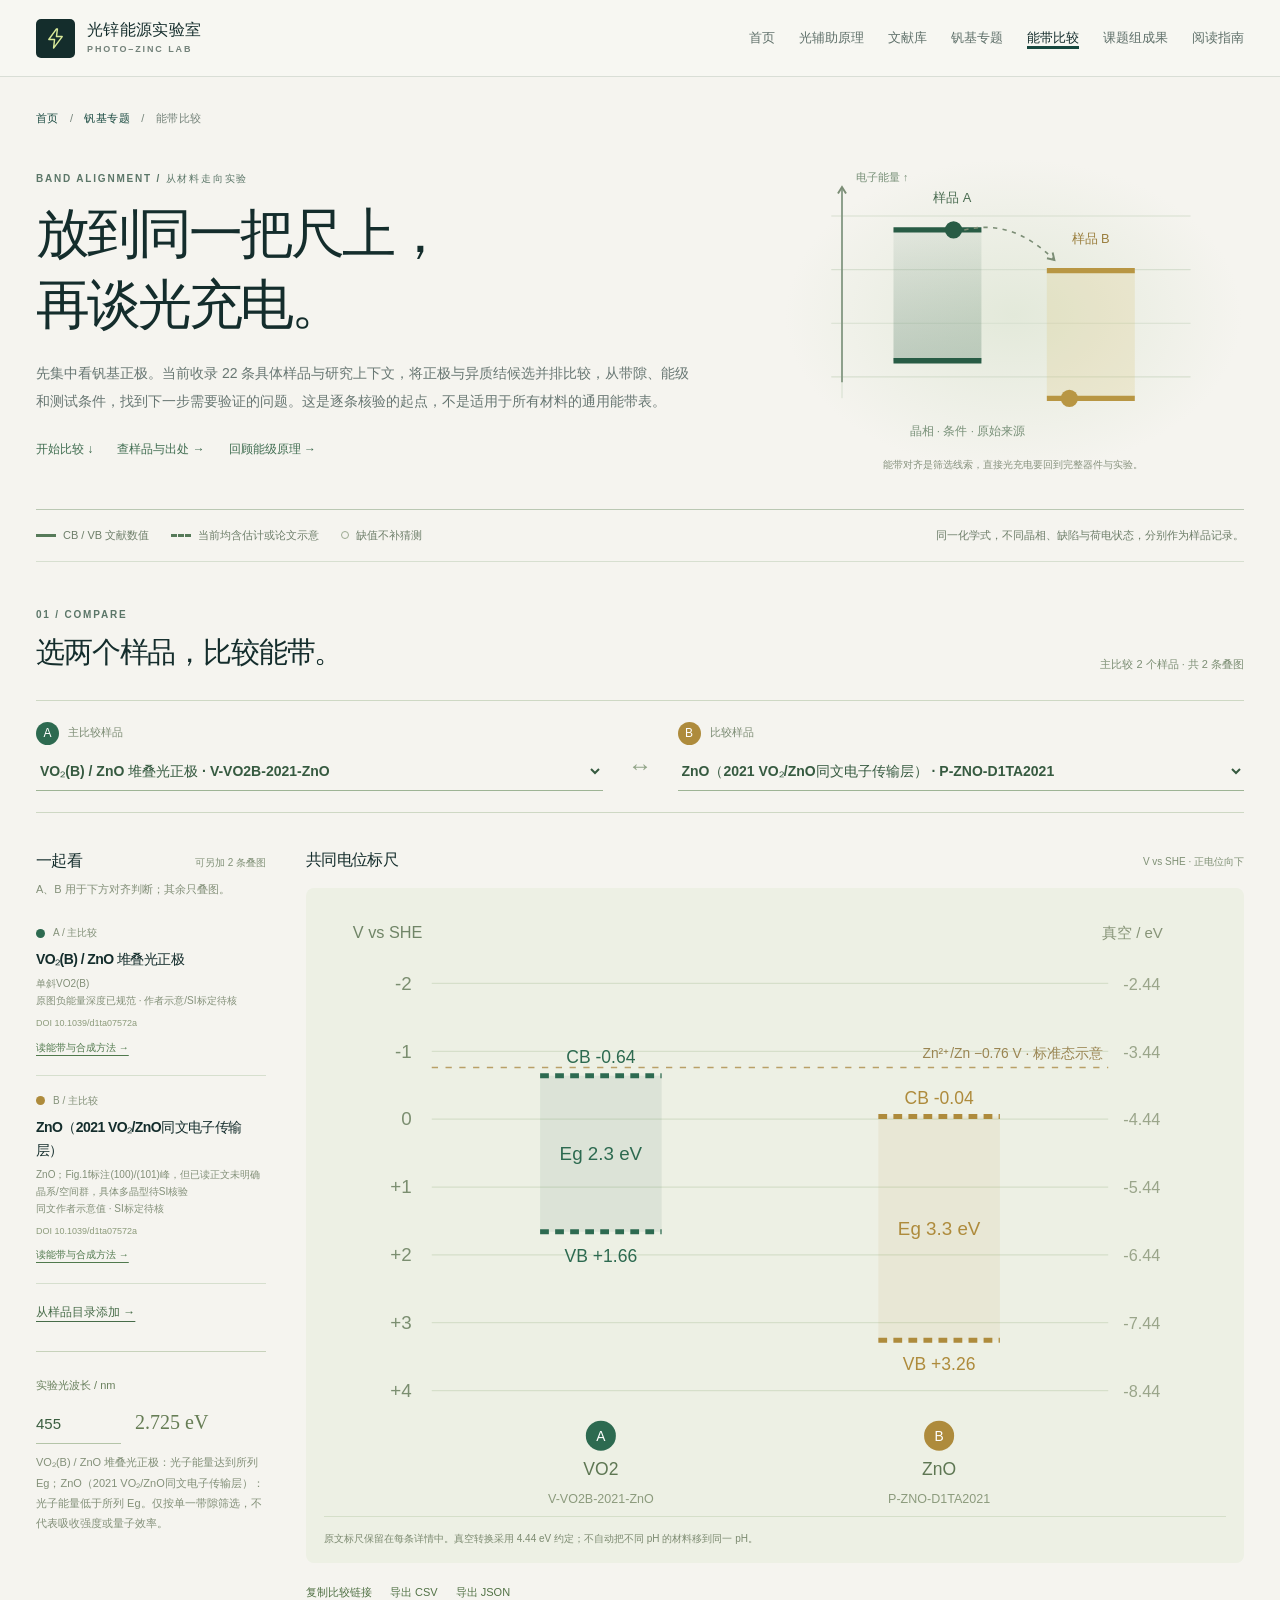
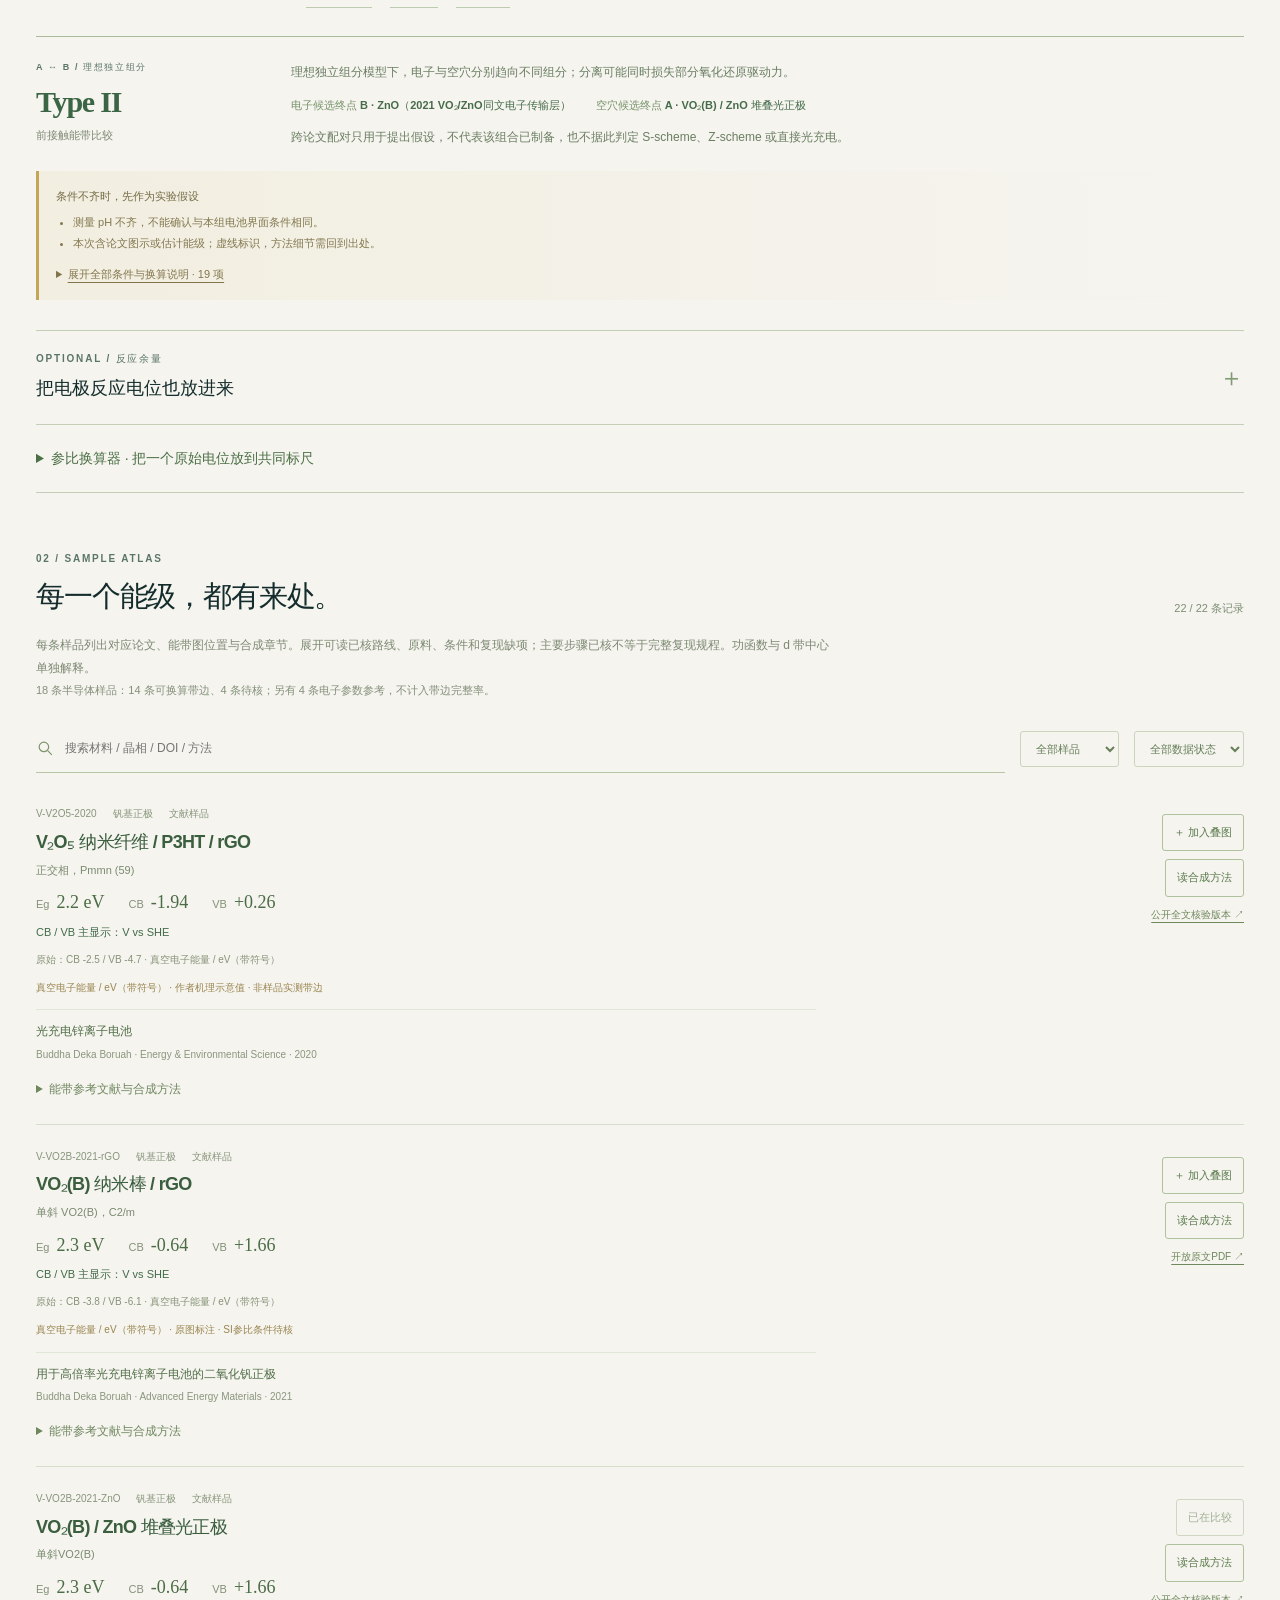
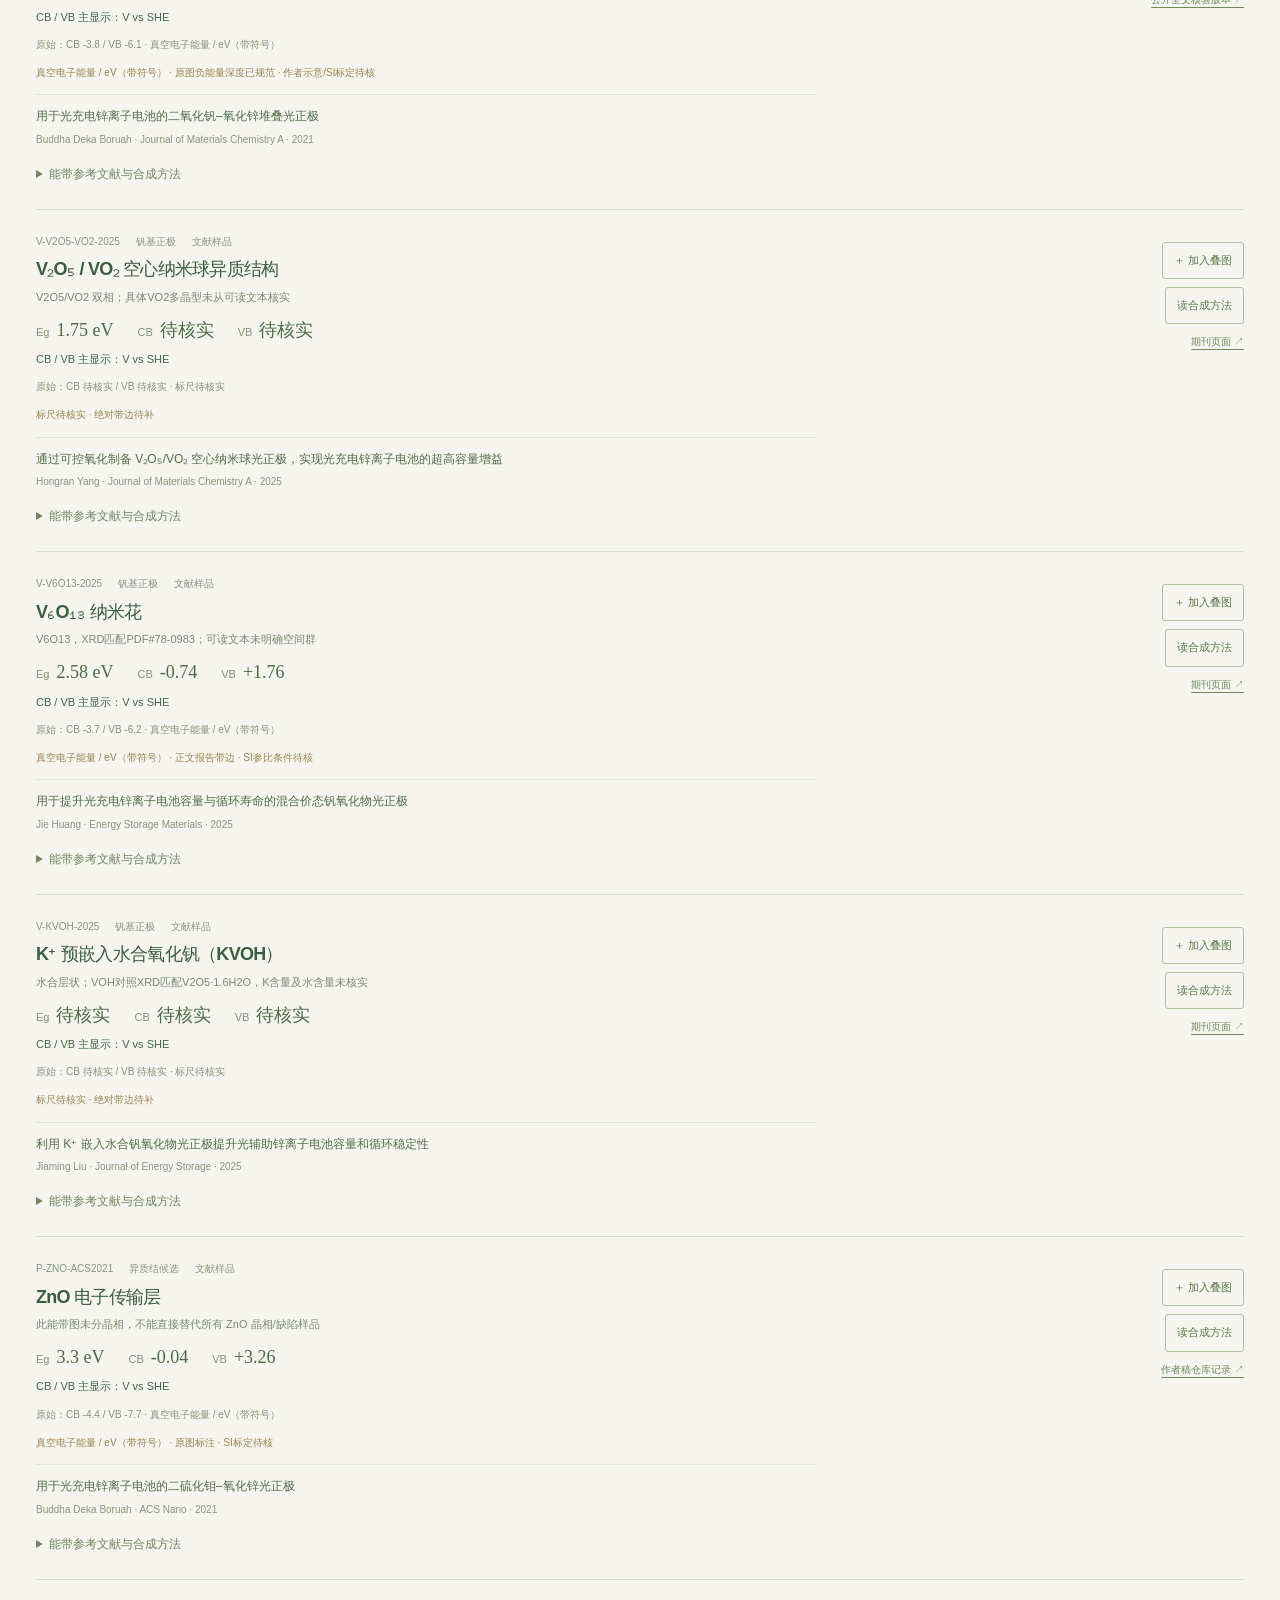
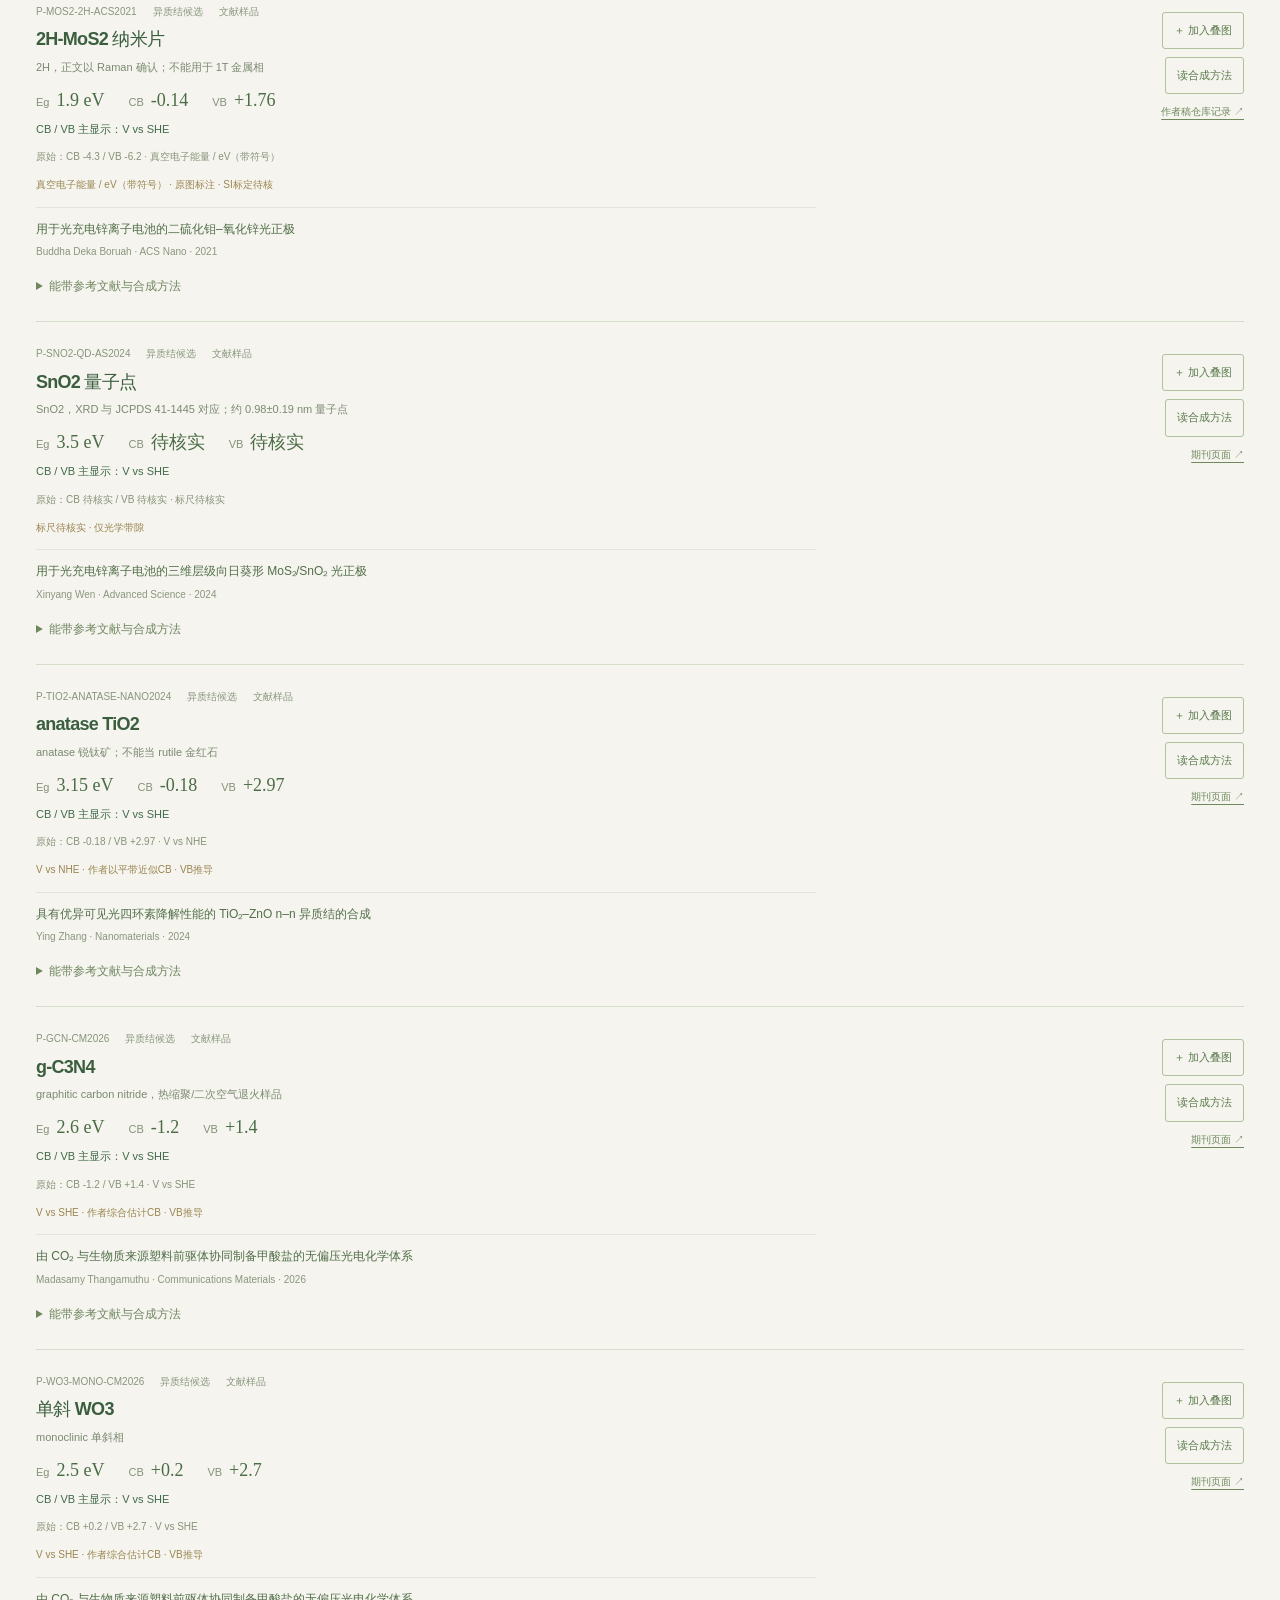
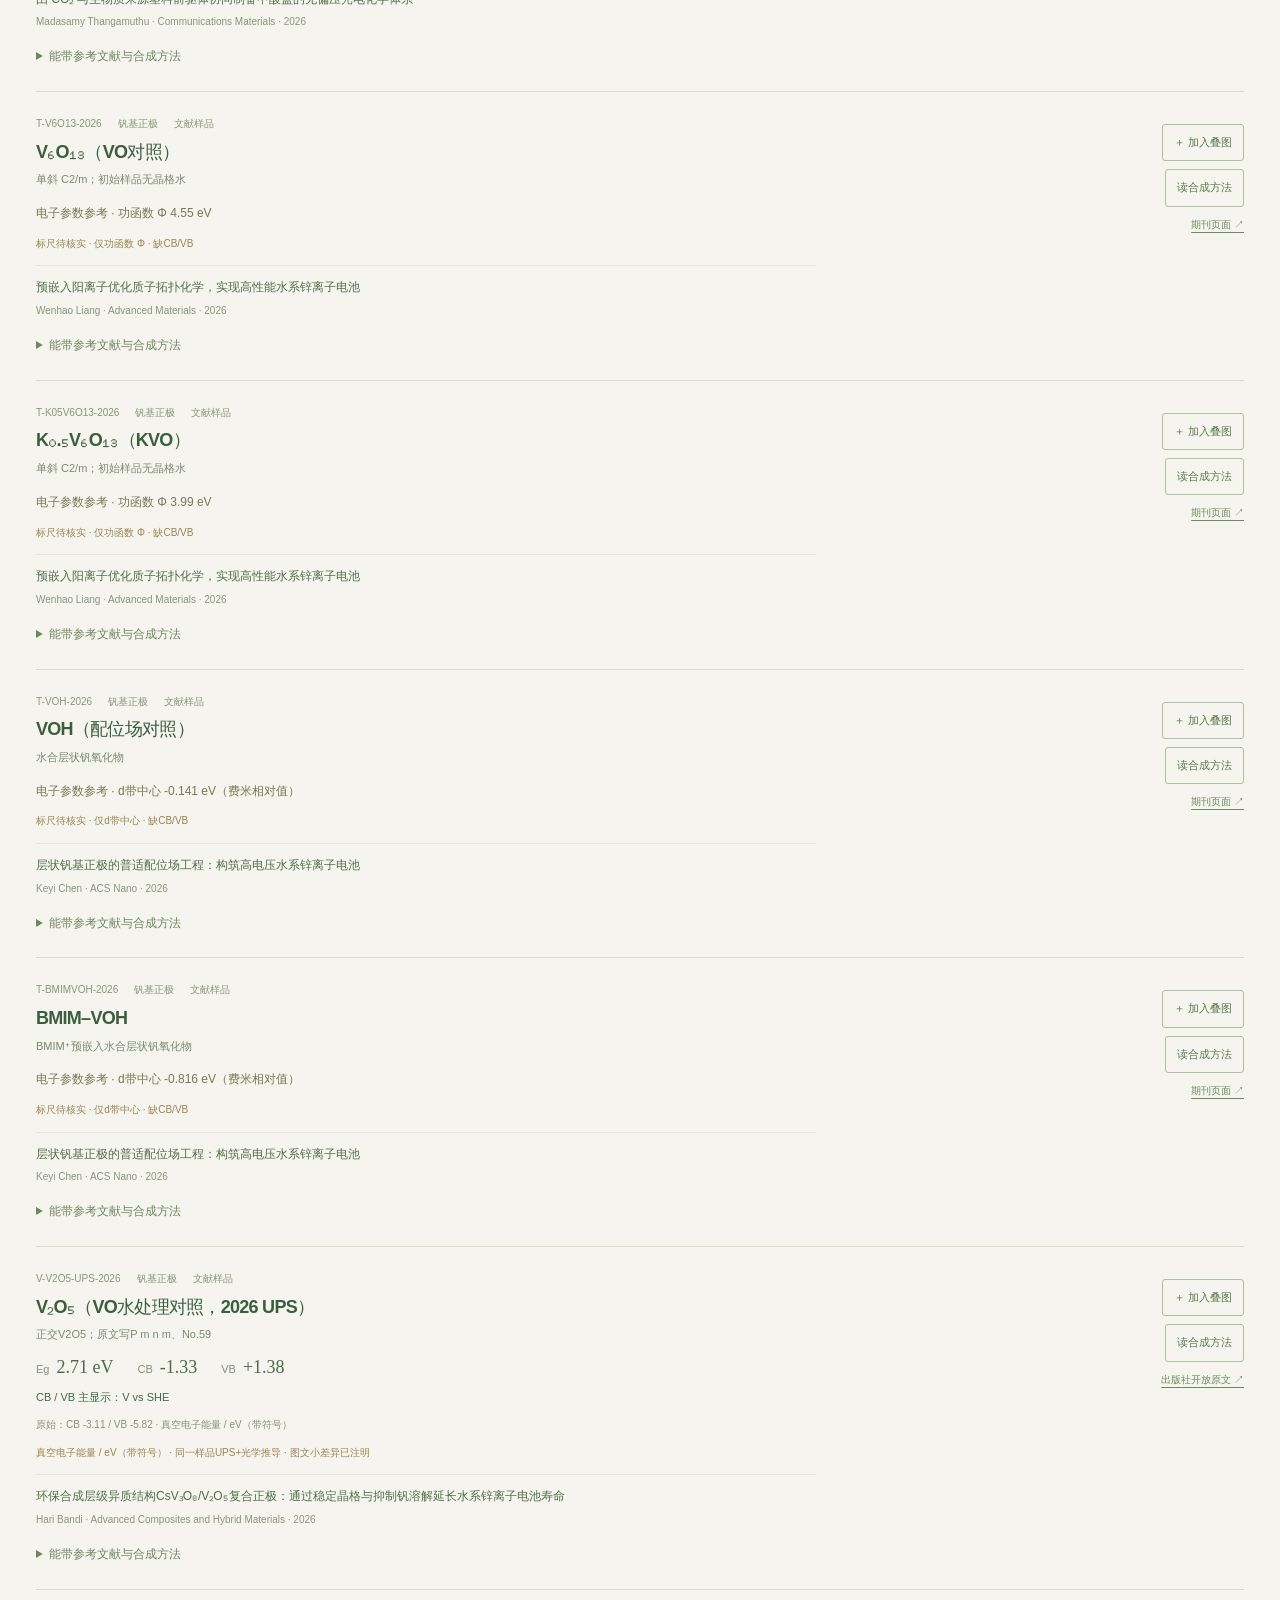
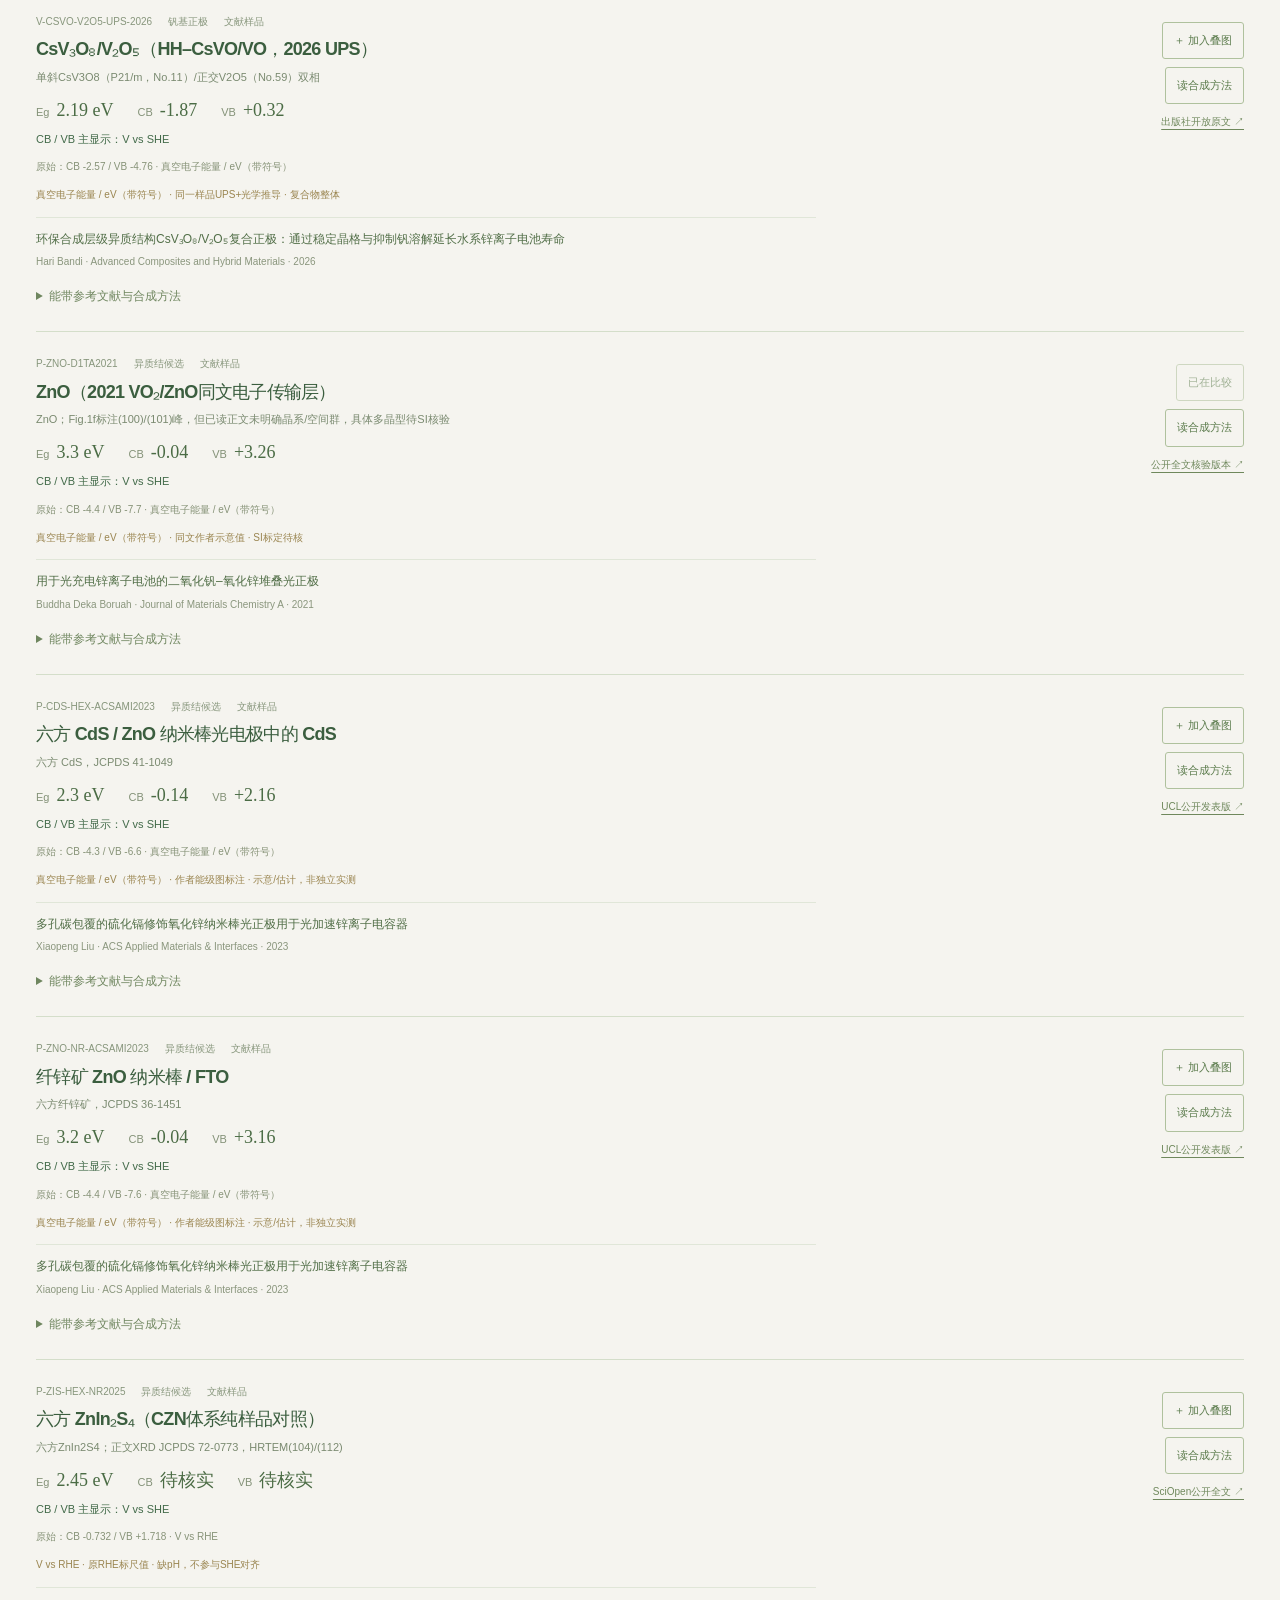
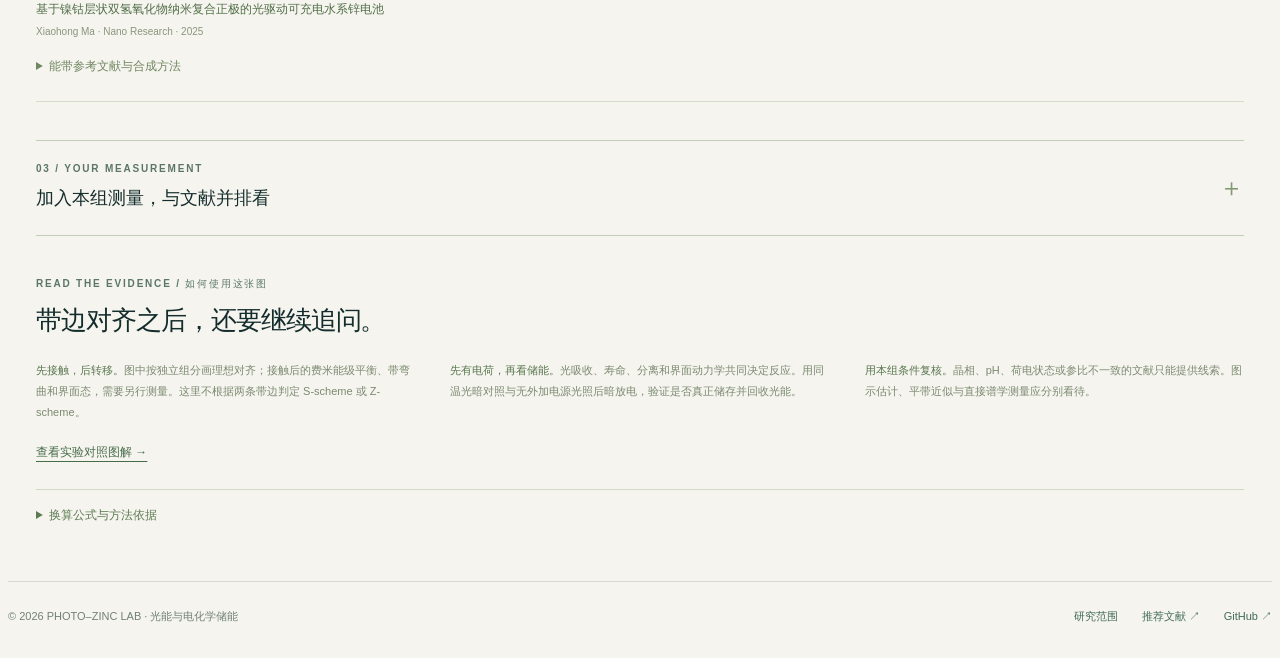
==== commit 456d4af0: "Expand band evidence and unify SHE vacuum and zinc scales" ====
--- a/bands.html
+++ b/bands.html
@@ -5,8 +5,8 @@
   <meta name="viewport" content="width=device-width,initial-scale=1"/>
   <title>钒基材料能带比较 · 光锌能源实验室</title>
   <meta name="description" content="按晶相、样品、方法与原始来源比较钒基正极和异质结候选组分的能带，辅助规划光充电实验。"/>
-  <link rel="stylesheet" href="site.css?v=20261015-bands1"/>
-  <link rel="stylesheet" href="bands.css?v=20261015-synthesis1"/>
+  <link rel="stylesheet" href="site.css?v=20261016-standards1"/>
+  <link rel="stylesheet" href="bands.css?v=20261016-standards1"/>
 </head>
 <body class="bands-page">
   <a class="skip-link" href="#main-content">跳转到主要内容</a>
@@ -17,7 +17,7 @@
   <main class="page-shell" id="main-content">
     <div class="breadcrumb"><a href="index.html">首页</a><span>/</span><a href="vanadium.html">钒基专题</a><span>/</span><span>能带比较</span></div>
     <section class="bands-hero" aria-labelledby="bands-title">
-      <div><span class="kicker">BAND ALIGNMENT / 从材料走向实验</span><h1 id="bands-title">放到同一把尺上，<br/>再谈光充电。</h1><p>先集中看钒基正极。第一批收录 16 条具体样品与研究上下文，将正极与异质结候选并排比较，从带隙、能级和测试条件，找到下一步需要验证的问题。这是逐条核验的起点，不是适用于所有材料的通用能带表。</p><div class="bands-hero-links"><a href="#band-workspace">开始比较 ↓</a><a href="#band-catalog">查样品与出处 →</a><a href="principles.html#charge-conditions">回顾能级原理 →</a></div></div>
+      <div><span class="kicker">BAND ALIGNMENT / 从材料走向实验</span><h1 id="bands-title">放到同一把尺上，<br/>再谈光充电。</h1><p>先集中看钒基正极。当前收录 <span id="record-total">22</span> 条具体样品与研究上下文，将正极与异质结候选并排比较，从带隙、能级和测试条件，找到下一步需要验证的问题。这是逐条核验的起点，不是适用于所有材料的通用能带表。</p><div class="bands-hero-links"><a href="#band-workspace">开始比较 ↓</a><a href="#band-catalog">查样品与出处 →</a><a href="principles.html#charge-conditions">回顾能级原理 →</a></div></div>
       <figure class="bands-hero-art"><svg viewBox="0 0 430 270" role="img" aria-label="两组半导体带边对齐的概念图，非材料实测能级" xmlns="http://www.w3.org/2000/svg"><defs><linearGradient id="hero-band" x2="0" y2="1"><stop stop-color="#577e68" stop-opacity=".09"/><stop offset="1" stop-color="#577e68" stop-opacity=".32"/></linearGradient><marker id="band-hero-arrow" markerWidth="7" markerHeight="7" refX="5" refY="3.5" orient="auto"><path d="m1 1 4 2.5L1 6" fill="none" stroke="#7b8d75" stroke-width="1.2"/></marker></defs><path d="M55 35V225M45 55H380M45 105H380M45 155H380M45 205H380" fill="none" stroke="#d7dfd0"/><path d="M55 210V28" stroke="#788e78" stroke-width="1.5" marker-end="url(#band-hero-arrow)"/><rect x="103" y="68" width="82" height="122" fill="url(#hero-band)"/><path d="M103 68H185M103 190H185" stroke="#285c45" stroke-width="5"/><rect x="246" y="106" width="82" height="119" fill="#d4b45c" opacity=".18"/><path d="M246 106H328M246 225H328" stroke="#b89643" stroke-width="5"/><circle cx="159" cy="68" r="8" fill="#285c45"/><circle cx="267" cy="225" r="8" fill="#b89643"/><path d="M169 68Q214 57 253 96" stroke="#7b8d75" stroke-width="1.5" fill="none" stroke-dasharray="4 5" marker-end="url(#band-hero-arrow)"/><text x="140" y="42" fill="#496b50" font-size="12">样品 A</text><text x="269" y="80" fill="#9a7e3d" font-size="12">样品 B</text><text x="118" y="259" fill="#789078" font-size="11">晶相 · 条件 · 原始来源</text><text x="68" y="22" fill="#789078" font-size="10">电子能量 ↑</text></svg><figcaption>能带对齐是筛选线索，直接光充电要回到完整器件与实验。</figcaption></figure>
     </section>
     <div class="bands-reading-key"><span><i class="key-line"></i>CB / VB 文献数值</span><span><i class="key-line dashed"></i>当前均含估计或论文示意</span><span><i class="key-dot"></i>缺值不补猜测</span><p>同一化学式，不同晶相、缺陷与荷电状态，分别作为样品记录。</p></div>
@@ -32,102 +32,133 @@
         </div>
         <div id="comparison-result" class="comparison-result" aria-live="polite"></div>
         <div id="comparison-warnings" class="comparison-warnings"></div>
-        <details class="redox-tool" id="redox-tool"><summary><span><span class="kicker">OPTIONAL / 反应余量</span><strong>把电极反应电位也放进来</strong></span><span aria-hidden="true">＋</span></summary><p>输入你们实测或有出处的正极氧化电位。这里计算简单能级模型的两侧余量，帮助设计对照，不输出“能 / 不能光充电”的结论。</p><div class="redox-fields"><label>电子 / 空穴模型<select id="redox-model"><option value="a">单组分 A</option><option value="b">单组分 B</option><option value="typeII">理想 Type II（需对应对齐）</option></select></label><label>正极氧化电位 / V vs SHE<input type="number" id="redox-cathode" step="0.01" placeholder="输入正极反应电位" inputmode="decimal"/></label><label>Zn²⁺/Zn / V vs SHE<input type="number" id="redox-zinc" step="0.01" value="-0.76" inputmode="decimal"/></label></div><p class="band-small">−0.76 V 是 Zn²⁺/Zn 的标准态近似。实际活度、电解液、温度与过电位会改变所需条件；正极平台须换到相同参比后输入。</p><div id="headroom-results" aria-live="polite"></div></details>
+        <details class="redox-tool" id="redox-tool"><summary><span><span class="kicker">OPTIONAL / 反应余量</span><strong>把电极反应电位也放进来</strong></span><span aria-hidden="true">＋</span></summary><p>正极反应电位不是CB/VB。先明确原始参比，再与带边比较；不输出“能 / 不能光充电”的结论。</p><div class="redox-fields"><label>电子 / 空穴模型<select id="redox-model"><option value="a">单组分 A</option><option value="b">单组分 B</option><option value="typeII">理想 Type II（需对应对齐）</option></select></label><label>正极反应电位<input type="number" id="redox-cathode" step="any" placeholder="例如：0.8，须同时选参比" inputmode="decimal"/></label><label>正极输入的原始参比<select id="redox-scale"><option value="SHE">V vs SHE</option><option value="Zn">V vs Zn（采用下方Zn参比）</option></select></label><label>Zn参比条件<select id="redox-zinc-mode"><option value="">请选择，不自动假定</option><option value="measured">测量条件下的Zn参比</option><option value="standard_approximation">显式采用−0.76 V标准态近似</option></select></label><label id="redox-zinc-label" hidden>该Zn参比电位 / V vs SHE<input type="number" id="redox-zinc" step="any" placeholder="填写实测或校准值" inputmode="decimal"/></label></div><p id="redox-zinc-note" class="band-small">正极输入若为vs Zn，与Zn沉积电位使用同一个参比偏移。标准态近似不是实际Zn电极。</p><div id="headroom-results" aria-live="polite"></div></details>
+        <details class="reference-converter"><summary>参比换算器 · 把一个原始电位放到共同标尺</summary><p class="band-small">这是标尺换算，不把电池平台、功函数或平带电位变成CB/VB。RHE采用25°C斜率。</p><div class="conversion-fields"><label>原始参比<select id="convert-scale"><option value="SHE">V vs SHE</option><option value="NHE">V vs NHE</option><option value="vacuum">真空电子能量 / eV</option><option value="RHE">V vs RHE</option><option value="AgAgCl">V vs Ag/AgCl</option><option value="SCE">V vs SCE</option><option value="Zn">V vs Zn</option></select></label><label><span id="convert-input-label">原始电位 / V</span><input id="convert-value" type="number" step="any" inputmode="decimal" placeholder="输入原始数值"/></label><label id="convert-ph-label" hidden>测量pH（RHE必填）<input id="convert-ph" type="number" step="any" inputmode="decimal"/></label><label id="convert-offset-label" hidden>该参比相对SHE的电位 / V<input id="convert-offset" type="number" step="any" inputmode="decimal" placeholder="按实际温度、活度与填充液确认"/></label></div><label id="convert-zinc-choice" class="reference-checkbox" hidden><input id="convert-zinc-standard" type="checkbox"/>我明确采用Zn标准态近似−0.76 V；不是实际Zn电极（填实测偏移时优先实测）</label><output id="conversion-output" class="conversion-output" aria-live="polite"></output><p id="conversion-status" class="conversion-note" role="status"></p></details>
       </div>
       <p id="bands-load-message" class="bands-load-message">此页需要 JavaScript 显示交互比较；下方保留样品目录与原始出处。</p>
       <noscript><p class="bands-noscript">浏览器未启用 JavaScript。可以阅读下方静态目录；启用后可选样品、叠图和导出比较。</p></noscript>
     </section>
 
-    <section class="band-catalog" id="band-catalog" aria-labelledby="catalog-heading"><div class="bands-section-title"><div><span class="kicker">02 / SAMPLE ATLAS</span><h2 id="catalog-heading">每一个能级，都有来处。</h2></div><span id="catalog-count"></span></div><p class="section-intro">每条样品列出对应论文、能带图位置与合成章节。展开可读已核路线、原料、条件和复现缺项；主要步骤已核不等于完整复现规程。功函数与 d 带中心单独解释。</p><div class="catalog-controls" id="catalog-controls" hidden><label class="catalog-search"><span class="visually-hidden">搜索材料、晶相、DOI或方法</span><svg viewBox="0 0 24 24" width="19" height="19" aria-hidden="true"><circle cx="10" cy="10" r="6" fill="none" stroke="currentColor" stroke-width="1.5"/><path d="m15 15 5 5" stroke="currentColor" stroke-width="1.5"/></svg><input type="search" id="band-search" placeholder="搜索材料 / 晶相 / DOI / 方法"/></label><label><span class="visually-hidden">材料角色</span><select id="band-role-filter"><option value="all">全部样品</option><option value="cathode">钒基正极</option><option value="partner">异质结候选</option></select></label><label><span class="visually-hidden">数据完整性</span><select id="band-complete-filter"><option value="all">全部数据状态</option><option value="complete">有带边数值</option><option value="missing">缺带边</option></select></label></div><div id="band-catalog-live"></div><div id="bands-static-catalog"><!-- BAND_CATALOG_START -->
+    <section class="band-catalog" id="band-catalog" aria-labelledby="catalog-heading"><div class="bands-section-title"><div><span class="kicker">02 / SAMPLE ATLAS</span><h2 id="catalog-heading">每一个能级，都有来处。</h2></div><span id="catalog-count"></span></div><p class="section-intro">每条样品列出对应论文、能带图位置与合成章节。展开可读已核路线、原料、条件和复现缺项；主要步骤已核不等于完整复现规程。功函数与 d 带中心单独解释。</p><p id="band-coverage-stat" class="band-small">半导体与候选样品 18 条：14 条可统一到SHE，4 条待补带边或参比条件；另有 4 条电子参数参考，不计入完整率。</p><div class="catalog-controls" id="catalog-controls" hidden><label class="catalog-search"><span class="visually-hidden">搜索材料、晶相、DOI或方法</span><svg viewBox="0 0 24 24" width="19" height="19" aria-hidden="true"><circle cx="10" cy="10" r="6" fill="none" stroke="currentColor" stroke-width="1.5"/><path d="m15 15 5 5" stroke="currentColor" stroke-width="1.5"/></svg><input type="search" id="band-search" placeholder="搜索材料 / 晶相 / DOI / 方法"/></label><label><span class="visually-hidden">材料角色</span><select id="band-role-filter"><option value="all">全部样品</option><option value="cathode">钒基正极</option><option value="partner">异质结候选</option></select></label><label><span class="visually-hidden">数据完整性</span><select id="band-complete-filter"><option value="all">全部数据状态</option><option value="complete">有带边数值</option><option value="missing">带边待核</option><option value="context">电子参数参考</option></select></label></div><div id="band-catalog-live"></div><div id="bands-static-catalog"><!-- BAND_CATALOG_START -->
 <article class="band-source-record" id="source-V-V2O5-2020">
-<h3>V₂O₅ 纳米纤维 / P3HT / rGO</h3><p>CB -2.5 / VB -4.7 eV（真空） · Eg 2.2 eV</p>
+<h3>V₂O₅ 纳米纤维 / P3HT / rGO</h3><p>CB -1.940 / VB 0.260 V vs SHE · Eg 2.2 eV</p><p>原始带边：CB -2.5 / VB -4.7 eV（真空）</p>
 <p><strong>作者机理示意值 · 非样品实测带边</strong> · 作者报告仅光照充电（无施加电流）；热控制待复核</p>
 <p>光充电锌离子电池 · Energy &amp; Environmental Science (2020)</p>
-<details><summary>能带参考文献与合成方法</summary><h4>能带文献依据</h4><p>Buddha Deka Boruah, Angus Mathieson, Bo Wen, et al. Photo-rechargeable zinc-ion batteries. Energy &amp; Environmental Science, 2020, 13(8): 2414-2421. DOI: 10.1039/d0ee01392g</p><dl><dt>晶相 / 样品</dt><dd>正交相，Pmmn (59)；2020 EES 样品；V2O5/P3HT/rGO/PVDF 光正极</dd><dt>能带方法</dt><dd>Eg：UV–vis 吸收边；CB/VB：作者机理图标注的真空能级示意值，原文未在此处交代独立带边测量方法</dd><dt>pH / 荷电态</dt><dd>pH未核实 / 未完整报告</dd><dt>能带原文定位</dt><dd>PDF 第2页（期刊2415页），Fig. 1a 能级示意、Fig. 1c UV–vis、Fig. 1d XRD；仅光照充电：PDF p.5 Fig.4b及p.6 Experimental measurements（记录OCV后放电）</dd></dl><ul><li>示意值；缺少带边测量参比与pH；只供机理图对照</li><li>原文图中直接写出 −2.5/−4.7 eV；不是本数据库从坐标读出的估计。</li><li>作者示意能级不等同于该电极在电解液中各荷电态的实测绝对带边，不能当成所有V2O5的通用值。</li><li>文章报告无外接太阳能电池的直接光充电，同时有光照辅助放电；器件有P3HT/rGO电荷选择与传输设计，不能仅归因于V2O5本体。</li></ul><p><a href="https://doi.org/10.1039/d0ee01392g" target="_blank" rel="noopener noreferrer">原文 DOI ↗</a> · <a href="https://api.repository.cam.ac.uk/server/api/core/bitstreams/85b148d4-4d3e-43b2-85d3-5c8c9e6ba1eb/content" target="_blank" rel="noopener noreferrer">公开全文核验版本 ↗</a></p><div class="source-synthesis"><h4>合成方法与复现缺项</h4><p><strong>主要步骤已核 · 非完整复现规程</strong></p><p>商业V2O5粉体在NaCl水溶液中室温搅拌，通过溶解—重结晶形成V2O5纳米纤维；洗涤离心后真空干燥。rGO由GO热还原另行制备。</p><h5>原料与前驱体</h5><ul><li>商业V2O5粉体（Sigma-Aldrich），3 g</li><li>2 M NaCl水溶液，100 mL</li><li>rGO辅助组分前驱体：GO（Graphenea）</li></ul><h5>已核条件</h5><ul><li>V2O5纳米纤维：室温、300 rpm搅拌72 h。</li><li>去离子水和乙醇洗涤、离心；约80 °C真空干燥12 h。</li><li>rGO另行制备：GO在H2/He气氛中约350 °C处理约3 h；两种气流各约100 sccm。</li></ul><p><strong>合成章节定位：</strong>原文PDF第6页 Experimental section / Material synthesis and characterization；同页Preparation of electrodes为电极配方；Fig.1在PDF第2页。</p><p><strong>相与组成确认：</strong>正文Fig.1d XRD确认V2O5纳米纤维为正交Pmmn(59)相；Fig.1b SEM/TEM显示纤维形貌；正文另指向SI Figs.S12/S13的EDS/Raman。</p><h5>复现前待补</h5><ul><li>本轮未取得SI正文；原料纯度、洗涤次数和离心参数在所读方法段未完整给出。</li></ul><ul><li>原文第6页已提取且目视复核，可据此定位原始方法；摘要不代替原文完整实验说明。</li><li>V2O5/P3HT/rGO/PVDF=93/1/1/5是电极制备质量配方，不是V2O5纳米纤维的合成计量比。</li><li>能带记录中的V2O5带边为作者示意值，按此路线合成不保证获得相同绝对带边。</li></ul><p><span>补充信息入口或内容待补，请在期刊页面查找 Supporting Information / ESI。</span></p><p>路线摘要不能保证获得相同带边；完整用量、设备程序及后处理仍需回原文/SI核对。</p></div></details></article>
+<details><summary>能带参考文献与合成方法</summary><div class="band-conversion-table"><table><caption>同一样品的三种参照</caption><thead><tr><th>参照标尺</th><th>CB</th><th>VB</th></tr></thead><tbody><tr><th scope="row">统一主标尺 · V vs SHE</th><td>-1.940</td><td>0.260</td></tr><tr><th scope="row">真空电子能量 · eV</th><td>-2.500</td><td>-4.700</td></tr><tr><th scope="row">V vs Zn° · 标准态近似</th><td>-1.180</td><td>1.020</td></tr></tbody></table><p class="conversion-note">Zn°仅按−0.76 V vs SHE的25°C标准态近似换算，不代表实际电解液中的Zn参比；坐标统一不消除pH、晶相和荷电态差异。</p></div><h4>能带文献依据</h4><p>Buddha Deka Boruah, Angus Mathieson, Bo Wen, et al. Photo-rechargeable zinc-ion batteries. Energy &amp; Environmental Science, 2020, 13(8): 2414-2421. DOI: 10.1039/d0ee01392g</p><dl><dt>晶相 / 样品</dt><dd>正交相，Pmmn (59)；2020 EES 样品；V2O5/P3HT/rGO/PVDF 光正极</dd><dt>能带方法</dt><dd>Eg：UV–vis 吸收边；CB/VB：作者机理图标注的真空能级示意值，原文未在此处交代独立带边测量方法</dd><dt>pH / 荷电态</dt><dd>pH未核实 / 未完整报告</dd><dt>能带原文定位</dt><dd>PDF 第2页（期刊2415页），Fig. 1a 能级示意、Fig. 1c UV–vis、Fig. 1d XRD；仅光照充电：PDF p.5 Fig.4b及p.6 Experimental measurements（记录OCV后放电）</dd></dl><ul><li>示意值；缺少带边测量参比与pH；只供机理图对照</li><li>原文图中直接写出 −2.5/−4.7 eV；不是本数据库从坐标读出的估计。</li><li>作者示意能级不等同于该电极在电解液中各荷电态的实测绝对带边，不能当成所有V2O5的通用值。</li><li>文章报告无外接太阳能电池的直接光充电，同时有光照辅助放电；器件有P3HT/rGO电荷选择与传输设计，不能仅归因于V2O5本体。</li></ul><p><a href="https://doi.org/10.1039/d0ee01392g" target="_blank" rel="noopener noreferrer">原文 DOI ↗</a> · <a href="https://api.repository.cam.ac.uk/server/api/core/bitstreams/85b148d4-4d3e-43b2-85d3-5c8c9e6ba1eb/content" target="_blank" rel="noopener noreferrer">公开全文核验版本 ↗</a></p><div class="source-synthesis"><h4>合成方法与复现缺项</h4><p><strong>主要步骤已核 · 非完整复现规程</strong></p><p>商业V2O5粉体在NaCl水溶液中室温搅拌，通过溶解—重结晶形成V2O5纳米纤维；洗涤离心后真空干燥。rGO由GO热还原另行制备。</p><h5>原料与前驱体</h5><ul><li>商业V2O5粉体（Sigma-Aldrich），3 g</li><li>2 M NaCl水溶液，100 mL</li><li>rGO辅助组分前驱体：GO（Graphenea）</li></ul><h5>已核条件</h5><ul><li>V2O5纳米纤维：室温、300 rpm搅拌72 h。</li><li>去离子水和乙醇洗涤、离心；约80 °C真空干燥12 h。</li><li>rGO另行制备：GO在H2/He气氛中约350 °C处理约3 h；两种气流各约100 sccm。</li></ul><p><strong>合成章节定位：</strong>原文PDF第6页 Experimental section / Material synthesis and characterization；同页Preparation of electrodes为电极配方；Fig.1在PDF第2页。</p><p><strong>相与组成确认：</strong>正文Fig.1d XRD确认V2O5纳米纤维为正交Pmmn(59)相；Fig.1b SEM/TEM显示纤维形貌；正文另指向SI Figs.S12/S13的EDS/Raman。</p><h5>复现前待补</h5><ul><li>本轮未取得SI正文；原料纯度、洗涤次数和离心参数在所读方法段未完整给出。</li></ul><ul><li>原文第6页已提取且目视复核，可据此定位原始方法；摘要不代替原文完整实验说明。</li><li>V2O5/P3HT/rGO/PVDF=93/1/1/5是电极制备质量配方，不是V2O5纳米纤维的合成计量比。</li><li>能带记录中的V2O5带边为作者示意值，按此路线合成不保证获得相同绝对带边。</li></ul><p><span>补充信息入口或内容待补，请在期刊页面查找 Supporting Information / ESI。</span></p><p>路线摘要不能保证获得相同带边；完整用量、设备程序及后处理仍需回原文/SI核对。</p></div></details></article>
 <article class="band-source-record" id="source-V-VO2B-2021-rGO">
-<h3>VO₂(B) 纳米棒 / rGO</h3><p>CB -3.8 / VB -6.1 eV（真空） · Eg 2.3 eV</p>
+<h3>VO₂(B) 纳米棒 / rGO</h3><p>CB -0.640 / VB 1.660 V vs SHE · Eg 2.3 eV</p><p>原始带边：CB -3.8 / VB -6.1 eV（真空）</p>
 <p><strong>原图标注 · SI参比条件待核</strong> · 该论文器件报告直接光充电</p>
 <p>用于高倍率光充电锌离子电池的二氧化钒正极 · Advanced Energy Materials (2021)</p>
-<details><summary>能带参考文献与合成方法</summary><h4>能带文献依据</h4><p>Buddha Deka Boruah, Angus Mathieson, Sul Ki Park, et al. Vanadium Dioxide Cathodes for High-Rate Photo-Rechargeable Zinc-Ion Batteries. Advanced Energy Materials, 2021, 11(13): 2100115. DOI: 10.1002/aenm.202100115</p><dl><dt>晶相 / 样品</dt><dd>单斜 VO2(B)，C2/m；2021 AEM 微波水热纳米棒；VO2/rGO/PVDF 光正极</dd><dt>能带方法</dt><dd>Eg：UV–vis，间接带隙约2.3 eV，直接带隙约2.53 eV；带边见正文Fig. 2e，作者称实验估计详见SI Fig. S4/Table S1（本轮未取到SI，具体电化学参比条件待核）</dd><dt>pH / 荷电态</dt><dd>pH未核实 / 未完整报告</dd><dt>能带原文定位</dt><dd>PDF 第2页 Fig. 1e,f（XRD/UV–vis）；第3页 Fig. 2e（−3.8/−6.1 eV）和第一段（SI定位）</dd></dl><ul><li>VO2(B)专属样品；不能套用于VO2(M/R)；带边参比待SI补核</li><li>同一样品有间接与直接Tauc带隙，主字段采用间接2.3 eV。</li><li>带边已在正文能级图数值标注；原始参比电极、pH及转换过程未完成SI核验。</li><li>作者报告VO2/rGO器件的直接光充电；纯VO2平面光探测器在0 V未显示分离电流，rGO堆叠后出现零偏压光电流。</li></ul><p><a href="https://doi.org/10.1002/aenm.202100115" target="_blank" rel="noopener noreferrer">原文 DOI ↗</a> · <a href="https://d-nb.info/1228577064/34" target="_blank" rel="noopener noreferrer">开放原文PDF ↗</a></p><div class="source-synthesis"><h4>合成方法与复现缺项</h4><p><strong>主要步骤已核 · 非完整复现规程</strong></p><p>NH4VO3水分散体系加入甲酸，搅拌后转入聚四氟乙烯内衬微波反应器制备VO2纳米棒，洗涤并干燥。</p><h5>原料与前驱体</h5><ul><li>NH4VO3，0.7 g</li><li>去离子水，60 mL</li><li>甲酸，4.8 mL（所读段未给浓度）</li></ul><h5>已核条件</h5><ul><li>加甲酸后继续磁力搅拌1 h。</li><li>微波反应器200 °C维持520 min；数值按原文排版目视复核，非5–20 min。</li><li>所得纳米棒用乙醇和去离子水洗涤，然后60 °C干燥；该段未给干燥时长。</li></ul><p><strong>合成章节定位：</strong>原文PDF第7页 §2 Experimental Section / Material Synthesis and Photocathode Preparation；晶相及形貌Fig.1见PDF第2页。</p><p><strong>相与组成确认：</strong>正文Fig.1e XRD确认单斜VO2(B)、C2/m；Fig.1b,c SEM/TEM展示纳米棒及约0.35 nm的(110)晶面间距。</p><h5>复现前待补</h5><ul><li>SI入口已在出版社页面核实，但内容请求403，未取得SI Fig.S4/TableS1能带标定细节。</li><li>甲酸浓度、微波功率、反应器容积/装液率、洗涤次数及干燥时长在所读方法段未完整给出。</li></ul><ul><li>原文第7页已提取且目视复核；520 min为原文所载，实验采用前仍应与作者/完整设备程序核对。</li><li>VO2/rGO/PVDF=91/4/5 mg、NMP 4 mL并120 °C真空干燥属于后续光正极制备，不是VO2纳米棒合成投料。</li><li>此路线对应VO2(B)，不能用于证明VO2(M/R)的能带与光响应。</li></ul><p><a href="https://advanced.onlinelibrary.wiley.com/action/downloadSupplement?doi=10.1002%2Faenm.202100115&amp;file=aenm202100115-sup-0001-SuppMat.pdf" target="_blank" rel="noopener noreferrer">补充信息入口（内容待核） ↗</a></p><p>路线摘要不能保证获得相同带边；完整用量、设备程序及后处理仍需回原文/SI核对。</p></div></details></article>
+<details><summary>能带参考文献与合成方法</summary><div class="band-conversion-table"><table><caption>同一样品的三种参照</caption><thead><tr><th>参照标尺</th><th>CB</th><th>VB</th></tr></thead><tbody><tr><th scope="row">统一主标尺 · V vs SHE</th><td>-0.640</td><td>1.660</td></tr><tr><th scope="row">真空电子能量 · eV</th><td>-3.800</td><td>-6.100</td></tr><tr><th scope="row">V vs Zn° · 标准态近似</th><td>0.120</td><td>2.420</td></tr></tbody></table><p class="conversion-note">Zn°仅按−0.76 V vs SHE的25°C标准态近似换算，不代表实际电解液中的Zn参比；坐标统一不消除pH、晶相和荷电态差异。</p></div><h4>能带文献依据</h4><p>Buddha Deka Boruah, Angus Mathieson, Sul Ki Park, et al. Vanadium Dioxide Cathodes for High-Rate Photo-Rechargeable Zinc-Ion Batteries. Advanced Energy Materials, 2021, 11(13): 2100115. DOI: 10.1002/aenm.202100115</p><dl><dt>晶相 / 样品</dt><dd>单斜 VO2(B)，C2/m；2021 AEM 微波水热纳米棒；VO2/rGO/PVDF 光正极</dd><dt>能带方法</dt><dd>Eg：UV–vis，间接带隙约2.3 eV，直接带隙约2.53 eV；带边见正文Fig. 2e，作者称实验估计详见SI Fig. S4/Table S1（本轮未取到SI，具体电化学参比条件待核）</dd><dt>pH / 荷电态</dt><dd>pH未核实 / 未完整报告</dd><dt>能带原文定位</dt><dd>PDF 第2页 Fig. 1e,f（XRD/UV–vis）；第3页 Fig. 2e（−3.8/−6.1 eV）和第一段（SI定位）</dd></dl><ul><li>VO2(B)专属样品；不能套用于VO2(M/R)；带边参比待SI补核</li><li>同一样品有间接与直接Tauc带隙，主字段采用间接2.3 eV。</li><li>带边已在正文能级图数值标注；原始参比电极、pH及转换过程未完成SI核验。</li><li>作者报告VO2/rGO器件的直接光充电；纯VO2平面光探测器在0 V未显示分离电流，rGO堆叠后出现零偏压光电流。</li></ul><p><a href="https://doi.org/10.1002/aenm.202100115" target="_blank" rel="noopener noreferrer">原文 DOI ↗</a> · <a href="https://d-nb.info/1228577064/34" target="_blank" rel="noopener noreferrer">开放原文PDF ↗</a></p><div class="source-synthesis"><h4>合成方法与复现缺项</h4><p><strong>主要步骤已核 · 非完整复现规程</strong></p><p>NH4VO3水分散体系加入甲酸，搅拌后转入聚四氟乙烯内衬微波反应器制备VO2纳米棒，洗涤并干燥。</p><h5>原料与前驱体</h5><ul><li>NH4VO3，0.7 g</li><li>去离子水，60 mL</li><li>甲酸，4.8 mL（所读段未给浓度）</li></ul><h5>已核条件</h5><ul><li>加甲酸后继续磁力搅拌1 h。</li><li>微波反应器200 °C维持520 min；数值按原文排版目视复核，非5–20 min。</li><li>所得纳米棒用乙醇和去离子水洗涤，然后60 °C干燥；该段未给干燥时长。</li></ul><p><strong>合成章节定位：</strong>原文PDF第7页 §2 Experimental Section / Material Synthesis and Photocathode Preparation；晶相及形貌Fig.1见PDF第2页。</p><p><strong>相与组成确认：</strong>正文Fig.1e XRD确认单斜VO2(B)、C2/m；Fig.1b,c SEM/TEM展示纳米棒及约0.35 nm的(110)晶面间距。</p><h5>复现前待补</h5><ul><li>SI入口已在出版社页面核实，但内容请求403，未取得SI Fig.S4/TableS1能带标定细节。</li><li>甲酸浓度、微波功率、反应器容积/装液率、洗涤次数及干燥时长在所读方法段未完整给出。</li></ul><ul><li>原文第7页已提取且目视复核；520 min为原文所载，实验采用前仍应与作者/完整设备程序核对。</li><li>VO2/rGO/PVDF=91/4/5 mg、NMP 4 mL并120 °C真空干燥属于后续光正极制备，不是VO2纳米棒合成投料。</li><li>此路线对应VO2(B)，不能用于证明VO2(M/R)的能带与光响应。</li></ul><p><a href="https://advanced.onlinelibrary.wiley.com/action/downloadSupplement?doi=10.1002%2Faenm.202100115&amp;file=aenm202100115-sup-0001-SuppMat.pdf" target="_blank" rel="noopener noreferrer">补充信息入口（内容待核） ↗</a></p><p>路线摘要不能保证获得相同带边；完整用量、设备程序及后处理仍需回原文/SI核对。</p></div></details></article>
 <article class="band-source-record" id="source-V-VO2B-2021-ZnO">
-<h3>VO₂(B) / ZnO 堆叠光正极</h3><p>CB / VB：尚缺可对齐的绝对带边 · Eg 2.3 eV</p>
-<p><strong>仅带隙 · 能级图参照待核</strong> · 该论文器件报告直接光充电</p>
+<h3>VO₂(B) / ZnO 堆叠光正极</h3><p>CB -0.640 / VB 1.660 V vs SHE · Eg 2.3 eV</p><p>原始带边：CB -3.8 / VB -6.1 eV（真空）</p>
+<p><strong>原图负能量深度已规范 · 作者示意/SI标定待核</strong> · 作者报告仅光照充电；热控制待复核</p>
 <p>用于光充电锌离子电池的二氧化钒–氧化锌堆叠光正极 · Journal of Materials Chemistry A (2021)</p>
-<details><summary>能带参考文献与合成方法</summary><h4>能带文献依据</h4><p>Buddha Deka Boruah, Michael De Volder. Vanadium dioxide–zinc oxide stacked photocathodes for photo-rechargeable zinc-ion batteries. Journal of Materials Chemistry A, 2021, 9(40): 23199-23205. DOI: 10.1039/d1ta07572a</p><dl><dt>晶相 / 样品</dt><dd>单斜 VO2(B)；2021 JMCA CF/ZnO/VO2 电极；VO2为储能吸光组分，ZnO为电子传输/空穴阻挡层</dd><dt>能带方法</dt><dd>Eg：UV–vis 吸收；Fig. 2c给能级深度示意，但纵轴未明确真空零点与符号；为避免把正能量深度误作电势，本条不填可换算绝对带边</dd><dt>pH / 荷电态</dt><dd>pH未核实 / 未完整报告</dd><dt>能带原文定位</dt><dd>PDF 第2页 Fig. 1c,e,f；第3页 Fig. 2c；SoC变化的Eg见SI Fig. S5/Table S1</dd></dl><ul><li>只有Eg进入定量比较；能级图参考与符号需人工确认</li><li>正文直接报告本样品Eg约2.3 eV。</li><li>Fig. 2c VO2能级深度数字为3.8/6.1 eV，ZnO为4.4/7.7 eV；不作为本条绝对CB/VB输出。</li><li>文中报告无外部电源的直接光充电，光充电效率约0.51%；电极结构与rGO混合样品不同，不能合并为同一样品。</li></ul><p><a href="https://doi.org/10.1039/d1ta07572a" target="_blank" rel="noopener noreferrer">原文 DOI ↗</a> · <a href="https://api.repository.cam.ac.uk/server/api/core/bitstreams/186691ed-7ee0-4cb0-ad47-0bc911e34256/content" target="_blank" rel="noopener noreferrer">公开全文核验版本 ↗</a></p><div class="source-synthesis"><h4>合成方法与复现缺项</h4><p><strong>仅部分信息 · 缺项待补</strong></p><p>先在碳纤维集流体上涂覆ZnO电子传输/空穴阻挡层，再在该ZnO层上直接生长VO2，构成CF/ZnO/VO2堆叠正极。</p><h5>原料与前驱体</h5><p>尚未核实，不推测补齐。</p><h5>已核条件</h5><p>尚未核实，不推测补齐。</p><p><strong>合成章节定位：</strong>原文PDF第1页Introduction的先ZnO后VO2工艺概述；第2页Fig.1；第1页脚注明确Experimental section在ESI。</p><p><strong>相与组成确认：</strong>正文Fig.1c TEM约0.35 nm晶面间距对应VO2(B)(110)；Fig.1f XRD确认单斜VO2(B)；ZnO涂层前后的SEM/XRD在SI Fig.S1。</p><h5>复现前待补</h5><ul><li>完整实验方法在ESI，本轮未取得；具体ZnO前驱体、涂覆溶剂与浓度、热处理程序、VO2生长原料/温度/时间均待补。</li><li>仅凭正文工艺概述不足以复现实验。</li></ul><ul><li>不能借用前一篇VO2/rGO论文的200 °C/520 min配方作为本堆叠样品的已核合成条件。</li><li>正文明确直接生长的界面不同于VO2与rGO/PVDF物理混合；保留为独立样品。</li><li>SI在出版社landing页列为可下载，但未取得真实文件URL及内容，故不造链接。</li></ul><p><span>补充信息入口或内容待补，请在期刊页面查找 Supporting Information / ESI。</span></p><p>路线摘要不能保证获得相同带边；完整用量、设备程序及后处理仍需回原文/SI核对。</p></div></details></article>
+<details><summary>能带参考文献与合成方法</summary><div class="band-conversion-table"><table><caption>同一样品的三种参照</caption><thead><tr><th>参照标尺</th><th>CB</th><th>VB</th></tr></thead><tbody><tr><th scope="row">统一主标尺 · V vs SHE</th><td>-0.640</td><td>1.660</td></tr><tr><th scope="row">真空电子能量 · eV</th><td>-3.800</td><td>-6.100</td></tr><tr><th scope="row">V vs Zn° · 标准态近似</th><td>0.120</td><td>2.420</td></tr></tbody></table><p class="conversion-note">Zn°仅按−0.76 V vs SHE的25°C标准态近似换算，不代表实际电解液中的Zn参比；坐标统一不消除pH、晶相和荷电态差异。</p></div><h4>能带文献依据</h4><p>Buddha Deka Boruah, Michael De Volder. Vanadium dioxide–zinc oxide stacked photocathodes for photo-rechargeable zinc-ion batteries. Journal of Materials Chemistry A, 2021, 9(40): 23199-23205. DOI: 10.1039/d1ta07572a</p><dl><dt>晶相 / 样品</dt><dd>单斜VO2(B)；2021 JMCA CF/ZnO/VO2 电极；VO2为储能吸光组分，ZnO为电子传输/空穴阻挡层</dd><dt>能带方法</dt><dd>原图明确标签，经高分辨率复核坐标负号后规范为真空负电子能量；作者示意带边，SI标定条件未核验</dd><dt>pH / 荷电态</dt><dd>pH未核实 / 未完整报告</dd><dt>能带原文定位</dt><dd>PDF第3页Fig.2c；第2页Fig.1a和正文Fig.1e带隙</dd></dl><ul><li>此前留空源于低分辨率下漏读纵轴负号；本轮高分辨率复核后纠正。</li><li>同图ZnO深度4.4/7.7、FTO4.5、Ag4.7，以及Fig.1a的CF5.0，均与负真空电子能量约定一致。</li><li>只将原图坐标规范化，不把该示意值升级为完整实测带边。</li><li>文中报告无外部电源的直接光充电；堆叠电极与rGO混合样品不同，不能合并为同一样品。</li></ul><p><a href="https://doi.org/10.1039/d1ta07572a" target="_blank" rel="noopener noreferrer">原文 DOI ↗</a> · <a href="https://api.repository.cam.ac.uk/server/api/core/bitstreams/186691ed-7ee0-4cb0-ad47-0bc911e34256/content" target="_blank" rel="noopener noreferrer">公开全文核验版本 ↗</a></p><div class="source-synthesis"><h4>合成方法与复现缺项</h4><p><strong>仅部分信息 · 缺项待补</strong></p><p>先在碳纤维集流体上涂覆ZnO电子传输/空穴阻挡层，再在该ZnO层上直接生长VO2，构成CF/ZnO/VO2堆叠正极。</p><h5>原料与前驱体</h5><p>尚未核实，不推测补齐。</p><h5>已核条件</h5><p>尚未核实，不推测补齐。</p><p><strong>合成章节定位：</strong>原文PDF第1页Introduction的先ZnO后VO2工艺概述；第2页Fig.1；第1页脚注明确Experimental section在ESI。</p><p><strong>相与组成确认：</strong>正文Fig.1c TEM约0.35 nm晶面间距对应VO2(B)(110)；Fig.1f XRD确认单斜VO2(B)；ZnO涂层前后的SEM/XRD在SI Fig.S1。</p><h5>复现前待补</h5><ul><li>完整实验方法在ESI，本轮未取得；具体ZnO前驱体、涂覆溶剂与浓度、热处理程序、VO2生长原料/温度/时间均待补。</li><li>仅凭正文工艺概述不足以复现实验。</li></ul><ul><li>不能借用前一篇VO2/rGO论文的200 °C/520 min配方作为本堆叠样品的已核合成条件。</li><li>正文明确直接生长的界面不同于VO2与rGO/PVDF物理混合；保留为独立样品。</li><li>SI在出版社landing页列为可下载，但未取得真实文件URL及内容，故不造链接。</li></ul><p><span>补充信息入口或内容待补，请在期刊页面查找 Supporting Information / ESI。</span></p><p>路线摘要不能保证获得相同带边；完整用量、设备程序及后处理仍需回原文/SI核对。</p></div></details></article>
 <article class="band-source-record" id="source-V-V2O5-VO2-2025">
-<h3>V₂O₅ / VO₂ 空心纳米球异质结构</h3><p>CB / VB：尚缺可对齐的绝对带边 · Eg 1.75 eV</p>
+<h3>V₂O₅ / VO₂ 空心纳米球异质结构</h3><p>CB / VB：尚缺可对齐的绝对带边 · Eg 1.75 eV</p><p></p>
 <p><strong>绝对带边待补</strong> · 报告光辅助性能；直接光充未核</p>
 <p>通过可控氧化制备 V₂O₅/VO₂ 空心纳米球光正极，实现光充电锌离子电池的超高容量增益 · Journal of Materials Chemistry A (2025)</p>
 <details><summary>能带参考文献与合成方法</summary><h4>能带文献依据</h4><p>Hongran Yang, Shilei Wu, Akesh Manimendra Badalge, et al. Controlled oxidation of V2O5/VO2 hollow nanospheres as photocathodes for photo-rechargeable zinc ion batteries with an ultrahigh capacity enhancement. Journal of Materials Chemistry A, 2025, 13(17): 12216-12225. DOI: 10.1039/d5ta00517e</p><dl><dt>晶相 / 样品</dt><dd>V2O5/VO2 双相；具体VO2多晶型未从可读文本核实；2025 JMCA 受控氧化形成的空心球复合光正极</dd><dt>能带方法</dt><dd>UV–vis 光学带隙，正文讨论SI Fig. S6；正文Fig. 1e–g DOS以费米能级0 eV为零点，不能转换为绝对真空带边</dd><dt>pH / 荷电态</dt><dd>pH未核实 / 未完整报告</dd><dt>能带原文定位</dt><dd>Results/Discussion：光学性能段（SI Fig. S6）；DOS讨论段 Fig. 1e–g</dd></dl><ul><li>仅光学Eg；相和绝对带边待补；不能自动判定异质结类型</li><li>同文纯V2O5对照Eg2.06 eV，VO2对照Eg约2.95 eV，均属于该文特定样品。</li><li>复合物1.75 eV不能拆成两相各自的CB/VB。</li><li>已读文本主要报告光照放电增容；尚未据完整原文确认无外电源直接光充电，不能只凭标题判定。</li></ul><p><a href="https://doi.org/10.1039/d5ta00517e" target="_blank" rel="noopener noreferrer">原文 DOI ↗</a> · <a href="https://pubs.rsc.org/en/content/articlehtml/2025/ta/d5ta00517e" target="_blank" rel="noopener noreferrer">期刊页面 ↗</a></p><div class="source-synthesis"><h4>合成方法与复现缺项</h4><p><strong>仅部分信息 · 缺项待补</strong></p><p>原文可读结果讨论描述对VO2中间体进行退火受控氧化，使外侧更易接触空气并形成V2O5/VO2空心纳米球异质结构；这里只提供流程概要。</p><h5>原料与前驱体</h5><ul><li>该论文VO2中间体（其完整制备原料未核实）</li></ul><h5>已核条件</h5><p>尚未核实，不推测补齐。</p><p><strong>合成章节定位：</strong>正文Results/Discussion：退火氧化、空心球外层结构讨论（Fig.2e,f）；完整合成操作应查Experimental section及ESI，本轮未取得该部分。</p><p><strong>相与组成确认：</strong>可读原文在外层HRTEM中识别V2O5(101)/(200)，晶面间距4.09/5.76 Å（Fig.2e）；外侧纳米片Fig.2f可见V2O5(101)。VO2具体多晶型与完整双相确认待原文图表补核。</p><h5>复现前待补</h5><ul><li>前驱物配方、VO2中间体成球方法、退火温度/时间/气流、升温速度及各对照样品工艺未取得。</li><li>出版社直接PDF请求403后停止，公开索引仅核到以上讨论概要，不是完整实验配方。</li></ul><ul><li>1.75 eV为该文复合样品光学带隙，不能把某个单相合成路线配上该复合带隙。</li><li>未验证的合成参数不由别篇V2O5或VO2论文填补。</li></ul><p><span>补充信息入口或内容待补，请在期刊页面查找 Supporting Information / ESI。</span></p><p>路线摘要不能保证获得相同带边；完整用量、设备程序及后处理仍需回原文/SI核对。</p></div></details></article>
 <article class="band-source-record" id="source-V-V6O13-2025">
-<h3>V₆O₁₃ 纳米花</h3><p>CB -3.7 / VB -6.2 eV（真空） · Eg 2.58 eV</p>
+<h3>V₆O₁₃ 纳米花</h3><p>CB -0.740 / VB 1.760 V vs SHE · Eg 2.58 eV</p><p>原始带边：CB -3.7 / VB -6.2 eV（真空）</p>
 <p><strong>正文报告带边 · SI参比条件待核</strong> · 报告直接光充；循环主要为光辅助电充</p>
 <p>用于提升光充电锌离子电池容量与循环寿命的混合价态钒氧化物光正极 · Energy Storage Materials (2025)</p>
-<details><summary>能带参考文献与合成方法</summary><h4>能带文献依据</h4><p>Jie Huang, Jinghao Li, Youwei Jiang, et al. Mixed-valence vanadium oxides based photocathodes for photo-rechargeable zinc-ion batteries with enhanced capacity and cycle life. Energy Storage Materials, 2025, 81: 104532. DOI: 10.1016/j.ensm.2025.104532</p><dl><dt>晶相 / 样品</dt><dd>V6O13，XRD匹配PDF#78-0983；可读文本未明确空间群；水热合成纳米片组装纳米花；V6O13/碳浆7:3滴涂钛网</dd><dt>能带方法</dt><dd>UV–vis（SI Fig. S6a,b）结合Mott–Schottky（SI Fig. S7/Table S1）；出版社正文2.1节直接报告−3.7/−6.2 eV；原参比电极、pH和换算细节待SI核实</dd><dt>pH / 荷电态</dt><dd>pH未核实 / 未完整报告</dd><dt>能带原文定位</dt><dd>正文2.1 Design and mechanism of PRZIBs；SI Figs. S6,S7 and Table S1；充电模式SI Fig. S9</dd></dl><ul><li>带边参比换算未补全；不用于给出确定的光充电可行性结论</li><li>原文带边取一位小数，CB−VB为2.5 eV与Eg2.58 eV未严格一致，原因待SI核验；勿人为修改数值使之相等。</li><li>文中区分常规电充、光辅助电充、直接光充；主要循环增容数据采用光辅助电充。</li><li>pH及电化学参比未核验，绝对位置的来源条件仍需补充。</li></ul><p><a href="https://doi.org/10.1016/j.ensm.2025.104532" target="_blank" rel="noopener noreferrer">原文 DOI ↗</a> · <a href="https://www.sciencedirect.com/science/article/abs/pii/S2405829725005306" target="_blank" rel="noopener noreferrer">期刊页面 ↗</a></p><div class="source-synthesis"><h4>合成方法与复现缺项</h4><p><strong>仅部分信息 · 缺项待补</strong></p><p>原文正文2.1节明确采用水热法制备V6O13，得到由纳米片组装的纳米花；详细操作指向实验部分与SI Fig.S1。</p><h5>原料与前驱体</h5><p>尚未核实，不推测补齐。</p><h5>已核条件</h5><p>尚未核实，不推测补齐。</p><p><strong>合成章节定位：</strong>正文§2.1 Design and mechanism of PRZIBs首段；详细流程为Experimental section和SI Fig.S1，形貌/相参见SI Figs.S2–S4。</p><p><strong>相与组成确认：</strong>正文2.1节：SEM为纳米片组装、数十微米直径的纳米花（SI Fig.S2a）；XRD匹配V6O13标准PDF#78-0983（SI Fig.S3）；Raman/EDS用于进一步确认。</p><h5>复现前待补</h5><ul><li>水热原料、溶剂、用量、温度、保温时长、后处理及SI正文未取得。</li><li>出版社公开索引可读正文，全文直接请求403后停止；不能当作已取得完整合成步骤。</li></ul><ul><li>V6O13/碳浆=7:3滴涂钛网是后续光正极制备质量比，不是V6O13合成投料。</li><li>此样品不等于老师分享论文中UPS功函数为4.55 eV的V6O13对照；不能混用合成和能带。</li></ul><p><span>补充信息入口或内容待补，请在期刊页面查找 Supporting Information / ESI。</span></p><p>路线摘要不能保证获得相同带边；完整用量、设备程序及后处理仍需回原文/SI核对。</p></div></details></article>
+<details><summary>能带参考文献与合成方法</summary><div class="band-conversion-table"><table><caption>同一样品的三种参照</caption><thead><tr><th>参照标尺</th><th>CB</th><th>VB</th></tr></thead><tbody><tr><th scope="row">统一主标尺 · V vs SHE</th><td>-0.740</td><td>1.760</td></tr><tr><th scope="row">真空电子能量 · eV</th><td>-3.700</td><td>-6.200</td></tr><tr><th scope="row">V vs Zn° · 标准态近似</th><td>0.020</td><td>2.520</td></tr></tbody></table><p class="conversion-note">Zn°仅按−0.76 V vs SHE的25°C标准态近似换算，不代表实际电解液中的Zn参比；坐标统一不消除pH、晶相和荷电态差异。</p></div><h4>能带文献依据</h4><p>Jie Huang, Jinghao Li, Youwei Jiang, et al. Mixed-valence vanadium oxides based photocathodes for photo-rechargeable zinc-ion batteries with enhanced capacity and cycle life. Energy Storage Materials, 2025, 81: 104532. DOI: 10.1016/j.ensm.2025.104532</p><dl><dt>晶相 / 样品</dt><dd>V6O13，XRD匹配PDF#78-0983；可读文本未明确空间群；水热合成纳米片组装纳米花；V6O13/碳浆7:3滴涂钛网</dd><dt>能带方法</dt><dd>UV–vis（SI Fig. S6a,b）结合Mott–Schottky（SI Fig. S7/Table S1）；出版社正文2.1节直接报告−3.7/−6.2 eV；原参比电极、pH和换算细节待SI核实</dd><dt>pH / 荷电态</dt><dd>pH未核实 / 未完整报告</dd><dt>能带原文定位</dt><dd>正文2.1 Design and mechanism of PRZIBs；SI Figs. S6,S7 and Table S1；充电模式SI Fig. S9</dd></dl><ul><li>带边参比换算未补全；不用于给出确定的光充电可行性结论</li><li>原文带边取一位小数，CB−VB为2.5 eV与Eg2.58 eV未严格一致，原因待SI核验；勿人为修改数值使之相等。</li><li>文中区分常规电充、光辅助电充、直接光充；主要循环增容数据采用光辅助电充。</li><li>pH及电化学参比未核验，绝对位置的来源条件仍需补充。</li></ul><p><a href="https://doi.org/10.1016/j.ensm.2025.104532" target="_blank" rel="noopener noreferrer">原文 DOI ↗</a> · <a href="https://www.sciencedirect.com/science/article/abs/pii/S2405829725005306" target="_blank" rel="noopener noreferrer">期刊页面 ↗</a></p><div class="source-synthesis"><h4>合成方法与复现缺项</h4><p><strong>仅部分信息 · 缺项待补</strong></p><p>原文正文2.1节明确采用水热法制备V6O13，得到由纳米片组装的纳米花；详细操作指向实验部分与SI Fig.S1。</p><h5>原料与前驱体</h5><p>尚未核实，不推测补齐。</p><h5>已核条件</h5><p>尚未核实，不推测补齐。</p><p><strong>合成章节定位：</strong>正文§2.1 Design and mechanism of PRZIBs首段；详细流程为Experimental section和SI Fig.S1，形貌/相参见SI Figs.S2–S4。</p><p><strong>相与组成确认：</strong>正文2.1节：SEM为纳米片组装、数十微米直径的纳米花（SI Fig.S2a）；XRD匹配V6O13标准PDF#78-0983（SI Fig.S3）；Raman/EDS用于进一步确认。</p><h5>复现前待补</h5><ul><li>水热原料、溶剂、用量、温度、保温时长、后处理及SI正文未取得。</li><li>出版社公开索引可读正文，全文直接请求403后停止；不能当作已取得完整合成步骤。</li></ul><ul><li>V6O13/碳浆=7:3滴涂钛网是后续光正极制备质量比，不是V6O13合成投料。</li><li>此样品不等于老师分享论文中UPS功函数为4.55 eV的V6O13对照；不能混用合成和能带。</li></ul><p><span>补充信息入口或内容待补，请在期刊页面查找 Supporting Information / ESI。</span></p><p>路线摘要不能保证获得相同带边；完整用量、设备程序及后处理仍需回原文/SI核对。</p></div></details></article>
 <article class="band-source-record" id="source-V-KVOH-2025">
-<h3>K⁺ 预嵌入水合氧化钒（KVOH）</h3><p>CB / VB：尚缺可对齐的绝对带边 · Eg 待补</p>
+<h3>K⁺ 预嵌入水合氧化钒（KVOH）</h3><p>CB / VB：尚缺可对齐的绝对带边 · Eg 待补</p><p></p>
 <p><strong>绝对带边待补</strong> · 报告光辅助充放电；直接光充未核</p>
 <p>利用 K⁺ 嵌入水合钒氧化物光正极提升光辅助锌离子电池容量和循环稳定性 · Journal of Energy Storage (2025)</p>
 <details><summary>能带参考文献与合成方法</summary><h4>能带文献依据</h4><p>Jiaming Liu, Xinyu Gao, Yuan Zhang, et al. Boosted energy capacity and cycling stability of photo-assisted zinc-ion batteries by K+ intercalated hydrated vanadium oxide-based photocathodes. Journal of Energy Storage, 2025, 130: 117461. DOI: 10.1016/j.est.2025.117461</p><dl><dt>晶相 / 样品</dt><dd>水合层状；VOH对照XRD匹配V2O5·1.6H2O，K含量及水含量未核实；2025 JES课题组KVOH光正极；不与碳包覆KVOH专利样品合并</dd><dt>能带方法</dt><dd>公开摘要和结果片段仅核实带隙减小/导带提高的定性结论；未取得数值图表，不填数值</dd><dt>pH / 荷电态</dt><dd>pH未核实 / 未完整报告</dd><dt>能带原文定位</dt><dd>Abstract/Highlights及Results片段Fig. 1a；相关勘误10.1016/j.est.2025.117613</dd></dl><ul><li>数值待补；优先请求本组原文/补充信息中的UV–vis、M–S或UPS图</li><li>公开可读内容支持K预嵌入调带趋势，但没有可复核的Eg/CB/VB数值。</li><li>相关作者预印本SSRN5197777本轮下载403；停止重试，待作者PDF。</li><li>属于光辅助充放电，不能由容量提升推断无外电源光充电。</li></ul><p><a href="https://doi.org/10.1016/j.est.2025.117461" target="_blank" rel="noopener noreferrer">原文 DOI ↗</a> · <a href="https://www.sciencedirect.com/science/article/pii/S2352152X25021747" target="_blank" rel="noopener noreferrer">期刊页面 ↗</a></p><div class="source-synthesis"><h4>合成方法与复现缺项</h4><p><strong>仅部分信息 · 缺项待补</strong></p><p>公开摘要与正文片段确认以K+预嵌入水合V2O5制备KVOH光正极；本轮未取得可复现实验配方。</p><h5>原料与前驱体</h5><p>尚未核实，不推测补齐。</p><h5>已核条件</h5><p>尚未核实，不推测补齐。</p><p><strong>合成章节定位：</strong>出版社Abstract/Highlights与Results片段Fig.1a；完整合成应查原文Experimental/SI。另有相关勘误DOI 10.1016/j.est.2025.117613，内容本轮未重新核验。</p><p><strong>相与组成确认：</strong>公开结果片段Fig.1a称VOH为双层结构，XRD对应V2O5·1.6H2O（JCPDS#40-1296）；KVOH主要峰与VOH接近。K含量、水含量及结构精修未核实。</p><h5>复现前待补</h5><ul><li>钒源/钾源的具体化学品及用量、溶剂、温度、时间、洗涤干燥流程、K与晶格水含量、SI正文未取得。</li><li>SSRN5197777作者预印本下载请求403后停止。</li><li>能带数值同样未取得，需要对应样品的原文/补充信息。</li></ul><ul><li>不能用同作者碳包覆C-KVOH专利的配方或2.41 eV带隙填充这篇KVOH论文；那是不同样品。</li><li>此文研究光辅助充放电；合成参考本身不构成无外电源光充电证明。</li></ul><p><span>补充信息入口或内容待补，请在期刊页面查找 Supporting Information / ESI。</span></p><p>路线摘要不能保证获得相同带边；完整用量、设备程序及后处理仍需回原文/SI核对。</p></div></details></article>
 <article class="band-source-record" id="source-P-ZNO-ACS2021">
-<h3>ZnO 电子传输层</h3><p>CB -4.4 / VB -7.7 eV（真空） · Eg 3.3 eV</p>
+<h3>ZnO 电子传输层</h3><p>CB -0.040 / VB 3.260 V vs SHE · Eg 3.3 eV</p><p>原始带边：CB -4.4 / VB -7.7 eV（真空）</p>
 <p><strong>原图标注 · SI标定待核</strong> · 其他体系来源 · 与钒基复合待验证</p>
 <p>用于光充电锌离子电池的二硫化钼–氧化锌光正极 · ACS Nano (2021)</p>
-<details><summary>能带参考文献与合成方法</summary><h4>能带文献依据</h4><p>Buddha Deka Boruah, Bo Wen, Michael De Volder. Molybdenum Disulfide–Zinc Oxide Photocathodes for Photo-Rechargeable Zinc-Ion Batteries. ACS Nano, 2021, 15(10): 16616-16624. DOI: 10.1021/acsnano.1c06372</p><dl><dt>晶相 / 样品</dt><dd>此能带图未分晶相，不能直接替代所有 ZnO 晶相/缺陷样品；先在碳纤维集流体上涂布并热处理 ZnO 薄层，再水热生长 MoS2；光充电锌离子电池中的 ZnO</dd><dt>能带方法</dt><dd>读取原始论文 Fig. 1e 的明确能级标签，非图估读；正文说实验估计见 SI Fig. S3/Table S1，本轮未验证 SI 的拟合/标定细节</dd><dt>pH / 荷电态</dt><dd>pH未核实 / 未完整报告</dd><dt>能带原文定位</dt><dd>Accepted manuscript p. 4 Fig. 1e；p. 5 Results and Discussion；p. 6 Fig. 2d 交叉显示同一数值</dd></dl><ul><li>本数据来自 MoS2/ZnO 光电池样品，不能冒充 VO2/ZnO 特定样品的实测能带。</li><li>真实钒基配对实例见 DOI 10.1039/D1TA07572A，但该文的能带绝对数字本轮未核实。</li><li>论文器件使用 3 M Zn(CF3SO3)2 水系电解液；原图能级标定 pH 未在正文给出。</li></ul><p><a href="https://doi.org/10.1021/acsnano.1c06372" target="_blank" rel="noopener noreferrer">原文 DOI ↗</a> · <a href="https://www.repository.cam.ac.uk/items/ac3e0422-091e-4ac5-9e7c-e2fde6f4dcdb" target="_blank" rel="noopener noreferrer">作者稿仓库记录 ↗</a></p><div class="source-synthesis"><h4>合成方法与复现缺项</h4><p><strong>主要步骤已核 · 非完整复现规程</strong></p><p>在预处理的 CF 碳基集流体上，浸涂乙酸锌/DMF 溶液并逐次干燥，最后空气热处理形成 ZnO 电子传输层；此文不是直接采购 ZnO 粉末作为该层。</p><h5>原料与前驱体</h5><ul><li>乙酸锌，100 mg，Sigma-Aldrich；作者存稿原文写 zinc acetate dehydrate，准确水合态应按试剂原文/SI 再核对</li><li>N,N-二甲基甲酰胺（DMF），5 mL</li><li>CF 集流体：Sigracet GDL 39 AA carbon graphite paper，SGL Carbon</li></ul><h5>已核条件</h5><ul><li>CF 在涂覆前进行 UV/臭氧处理 1 h。</li><li>乙酸锌溶于 5 mL DMF 并搅拌；对 CF 浸涂后于 120 °C 干燥。</li><li>浸涂与干燥过程重复 4 次，以获得均匀层。</li><li>最终在空气中于 320 °C 处理；该方法段没有给出此步持续时间。</li><li>后续在 ZnO/CF 上水热生长 MoS2，构成原论文的堆叠正极。</li></ul><p><strong>合成章节定位：</strong>DOI 10.1021/acsnano.1c06372；剑桥作者接受稿 PDF 第14页，METHODS / Photocathode Preparation and Characterization 第一段；第16页 Associated Content 指出 SI Fig. S1/S2。</p><p><strong>相与组成确认：</strong>原文对电极开展 XRD（Bruker D8 Advance，Cu Kα）；ZnO/CF 的 XRD 定位为 SI Fig. S2。该 SI 未在本轮取得，不据此进一步断言该 ZnO 的具体相纯度或缺陷含量。</p><h5>复现前待补</h5><ul><li>320 °C 最终空气处理的保温时间与升温速率。</li><li>每次浸涂时长、提拉速度及 120 °C 干燥时间。</li><li>乙酸锌准确水合态与试剂货号。</li><li>SI 原始文件链接与 ZnO/CF XRD 相纯度核验。</li></ul><ul><li>概述对应产生本记录能带图的 MoS2/ZnO 样品，不能替代 VO2/ZnO 论文的配方。</li><li>正文关键步骤已核实，但上述缺项使其不是一份独立、完整的复现操作规程。</li><li>这是实际光充电锌电池的电子传输组分；将其与钒基材料重新组合仍需独立验证。</li></ul><p><span>补充信息入口或内容待补，请在期刊页面查找 Supporting Information / ESI。</span></p><p>路线摘要不能保证获得相同带边；完整用量、设备程序及后处理仍需回原文/SI核对。</p></div></details></article>
+<details><summary>能带参考文献与合成方法</summary><div class="band-conversion-table"><table><caption>同一样品的三种参照</caption><thead><tr><th>参照标尺</th><th>CB</th><th>VB</th></tr></thead><tbody><tr><th scope="row">统一主标尺 · V vs SHE</th><td>-0.040</td><td>3.260</td></tr><tr><th scope="row">真空电子能量 · eV</th><td>-4.400</td><td>-7.700</td></tr><tr><th scope="row">V vs Zn° · 标准态近似</th><td>0.720</td><td>4.020</td></tr></tbody></table><p class="conversion-note">Zn°仅按−0.76 V vs SHE的25°C标准态近似换算，不代表实际电解液中的Zn参比；坐标统一不消除pH、晶相和荷电态差异。</p></div><h4>能带文献依据</h4><p>Buddha Deka Boruah, Bo Wen, Michael De Volder. Molybdenum Disulfide–Zinc Oxide Photocathodes for Photo-Rechargeable Zinc-Ion Batteries. ACS Nano, 2021, 15(10): 16616-16624. DOI: 10.1021/acsnano.1c06372</p><dl><dt>晶相 / 样品</dt><dd>此能带图未分晶相，不能直接替代所有 ZnO 晶相/缺陷样品；先在碳纤维集流体上涂布并热处理 ZnO 薄层，再水热生长 MoS2；光充电锌离子电池中的 ZnO</dd><dt>能带方法</dt><dd>读取原始论文 Fig. 1e 的明确能级标签，非图估读；正文说实验估计见 SI Fig. S3/Table S1，本轮未验证 SI 的拟合/标定细节</dd><dt>pH / 荷电态</dt><dd>pH未核实 / 未完整报告</dd><dt>能带原文定位</dt><dd>Accepted manuscript p. 4 Fig. 1e；p. 5 Results and Discussion；p. 6 Fig. 2d 交叉显示同一数值</dd></dl><ul><li>本数据来自 MoS2/ZnO 光电池样品，不能冒充 VO2/ZnO 特定样品的实测能带。</li><li>真实钒基配对实例见 DOI 10.1039/D1TA07572A，但该文的能带绝对数字本轮未核实。</li><li>论文器件使用 3 M Zn(CF3SO3)2 水系电解液；原图能级标定 pH 未在正文给出。</li></ul><p><a href="https://doi.org/10.1021/acsnano.1c06372" target="_blank" rel="noopener noreferrer">原文 DOI ↗</a> · <a href="https://www.repository.cam.ac.uk/items/ac3e0422-091e-4ac5-9e7c-e2fde6f4dcdb" target="_blank" rel="noopener noreferrer">作者稿仓库记录 ↗</a></p><div class="source-synthesis"><h4>合成方法与复现缺项</h4><p><strong>主要步骤已核 · 非完整复现规程</strong></p><p>在预处理的 CF 碳基集流体上，浸涂乙酸锌/DMF 溶液并逐次干燥，最后空气热处理形成 ZnO 电子传输层；此文不是直接采购 ZnO 粉末作为该层。</p><h5>原料与前驱体</h5><ul><li>乙酸锌，100 mg，Sigma-Aldrich；作者存稿原文写 zinc acetate dehydrate，准确水合态应按试剂原文/SI 再核对</li><li>N,N-二甲基甲酰胺（DMF），5 mL</li><li>CF 集流体：Sigracet GDL 39 AA carbon graphite paper，SGL Carbon</li></ul><h5>已核条件</h5><ul><li>CF 在涂覆前进行 UV/臭氧处理 1 h。</li><li>乙酸锌溶于 5 mL DMF 并搅拌；对 CF 浸涂后于 120 °C 干燥。</li><li>浸涂与干燥过程重复 4 次，以获得均匀层。</li><li>最终在空气中于 320 °C 处理；该方法段没有给出此步持续时间。</li><li>后续在 ZnO/CF 上水热生长 MoS2，构成原论文的堆叠正极。</li></ul><p><strong>合成章节定位：</strong>DOI 10.1021/acsnano.1c06372；剑桥作者接受稿 PDF 第14页，METHODS / Photocathode Preparation and Characterization 第一段；第16页 Associated Content 指出 SI Fig. S1/S2。</p><p><strong>相与组成确认：</strong>原文对电极开展 XRD（Bruker D8 Advance，Cu Kα）；ZnO/CF 的 XRD 定位为 SI Fig. S2。该 SI 未在本轮取得，不据此进一步断言该 ZnO 的具体相纯度或缺陷含量。</p><h5>复现前待补</h5><ul><li>320 °C 最终空气处理的保温时间与升温速率。</li><li>每次浸涂时长、提拉速度及 120 °C 干燥时间。</li><li>乙酸锌准确水合态与试剂货号。</li><li>SI 原始文件链接与 ZnO/CF XRD 相纯度核验。</li></ul><ul><li>概述对应产生本记录能带图的 MoS2/ZnO 样品，不能替代 VO2/ZnO 论文的配方。</li><li>正文关键步骤已核实，但上述缺项使其不是一份独立、完整的复现操作规程。</li><li>这是实际光充电锌电池的电子传输组分；将其与钒基材料重新组合仍需独立验证。</li></ul><p><span>补充信息入口或内容待补，请在期刊页面查找 Supporting Information / ESI。</span></p><p>路线摘要不能保证获得相同带边；完整用量、设备程序及后处理仍需回原文/SI核对。</p></div></details></article>
 <article class="band-source-record" id="source-P-MOS2-2H-ACS2021">
-<h3>2H-MoS2 纳米片</h3><p>CB -4.3 / VB -6.2 eV（真空） · Eg 1.9 eV</p>
+<h3>2H-MoS2 纳米片</h3><p>CB -0.140 / VB 1.760 V vs SHE · Eg 1.9 eV</p><p>原始带边：CB -4.3 / VB -6.2 eV（真空）</p>
 <p><strong>原图标注 · SI标定待核</strong> · 其他体系来源 · 与钒基复合待验证</p>
 <p>用于光充电锌离子电池的二硫化钼–氧化锌光正极 · ACS Nano (2021)</p>
-<details><summary>能带参考文献与合成方法</summary><h4>能带文献依据</h4><p>Buddha Deka Boruah, Bo Wen, Michael De Volder. Molybdenum Disulfide–Zinc Oxide Photocathodes for Photo-Rechargeable Zinc-Ion Batteries. ACS Nano, 2021, 15(10): 16616-16624. DOI: 10.1021/acsnano.1c06372</p><dl><dt>晶相 / 样品</dt><dd>2H，正文以 Raman 确认；不能用于 1T 金属相；180 °C 水热 15 h 生长在 ZnO/碳纤维上的二维 MoS2 纳米片</dd><dt>能带方法</dt><dd>Fig. 1e 明确数值标签＋Fig. 1f UV–vis/Tauc；正文提到能级实验估计在 SI Fig. S3/Table S1，SI 标定细节未核验</dd><dt>pH / 荷电态</dt><dd>pH未核实 / 未完整报告</dd><dt>能带原文定位</dt><dd>Accepted manuscript p. 4 Fig. 1e–g；p. 5 Results and Discussion</dd></dl><ul><li>这是作为储锌兼吸光正极的 MoS2；将其作为钒基异质结候选只是一项待验证设计。</li><li>不能把 2H 薄片的带隙/能级套到 1T 相或混合 1T/2H 样品。</li><li>本论文 ZnO 的 CB 比 MoS2 深约 0.1 eV，属于该样品的论文示意，不是保证复合电极电荷方向的普适结论。</li></ul><p><a href="https://doi.org/10.1021/acsnano.1c06372" target="_blank" rel="noopener noreferrer">原文 DOI ↗</a> · <a href="https://www.repository.cam.ac.uk/items/ac3e0422-091e-4ac5-9e7c-e2fde6f4dcdb" target="_blank" rel="noopener noreferrer">作者稿仓库记录 ↗</a></p><div class="source-synthesis"><h4>合成方法与复现缺项</h4><p><strong>主要步骤已核 · 非完整复现规程</strong></p><p>将前一步得到的 ZnO/CF 放入钼源/硫脲水溶液中水热生长 MoS2 纳米片，清洗、干燥后直接作为电极。</p><h5>原料与前驱体</h5><ul><li>四水合钼酸铵，0.076 g，Sigma-Aldrich（原文 ammonium molybdate tetrahydrate）</li><li>硫脲，1 g，Sigma-Aldrich</li><li>去离子水，30 mL</li><li>按同篇论文前一步制备的 ZnO/CF</li></ul><h5>已核条件</h5><ul><li>将钼酸铵和硫脲加入 30 mL 去离子水作为 MoS2 生长溶液。</li><li>ZnO/CF 与溶液一起转入水热反应釜。</li><li>180 °C 保持 15 h。</li><li>用乙醇和去离子水清洗，之后在 70 °C 干燥。</li><li>按器件需要裁切后直接测试；原文该制备采用在集流体上直接生长的方式。</li></ul><p><strong>合成章节定位：</strong>DOI 10.1021/acsnano.1c06372；剑桥作者接受稿 PDF 第14页，METHODS / Photocathode Preparation and Characterization 第二段；相鉴定：第4页 Fig. 1g 与第5页对应讨论。</p><p><strong>相与组成确认：</strong>正文以 Raman（Fig. 1g）确认 2H-MoS2；接受稿第5页明确将约 1.9 eV 直接带隙和 Raman 对应到 2H 相。XRD 进一步定位为 SI Fig. S1/S2，未在本轮读取该 SI。</p><h5>复现前待补</h5><ul><li>反应釜容积、填充率、基底尺寸/放置方向及升温、降温程序。</li><li>清洗次数和 70 °C 干燥时长。</li><li>SI 原始链接及纳米片厚度/相纯度的补充证据。</li></ul><ul><li>此记录为该篇论文 2H 纳米片，不能套用于另篇 1T/2H 混相或不同层数样品。</li><li>原器件为 MoS2/ZnO 储锌光正极，不是与钒基正极复合后已经验证的配方。</li><li>方法概述帮助定位和比较路线，完整复现仍应核对原文/SI 与实验室设备条件。</li></ul><p><span>补充信息入口或内容待补，请在期刊页面查找 Supporting Information / ESI。</span></p><p>路线摘要不能保证获得相同带边；完整用量、设备程序及后处理仍需回原文/SI核对。</p></div></details></article>
+<details><summary>能带参考文献与合成方法</summary><div class="band-conversion-table"><table><caption>同一样品的三种参照</caption><thead><tr><th>参照标尺</th><th>CB</th><th>VB</th></tr></thead><tbody><tr><th scope="row">统一主标尺 · V vs SHE</th><td>-0.140</td><td>1.760</td></tr><tr><th scope="row">真空电子能量 · eV</th><td>-4.300</td><td>-6.200</td></tr><tr><th scope="row">V vs Zn° · 标准态近似</th><td>0.620</td><td>2.520</td></tr></tbody></table><p class="conversion-note">Zn°仅按−0.76 V vs SHE的25°C标准态近似换算，不代表实际电解液中的Zn参比；坐标统一不消除pH、晶相和荷电态差异。</p></div><h4>能带文献依据</h4><p>Buddha Deka Boruah, Bo Wen, Michael De Volder. Molybdenum Disulfide–Zinc Oxide Photocathodes for Photo-Rechargeable Zinc-Ion Batteries. ACS Nano, 2021, 15(10): 16616-16624. DOI: 10.1021/acsnano.1c06372</p><dl><dt>晶相 / 样品</dt><dd>2H，正文以 Raman 确认；不能用于 1T 金属相；180 °C 水热 15 h 生长在 ZnO/碳纤维上的二维 MoS2 纳米片</dd><dt>能带方法</dt><dd>Fig. 1e 明确数值标签＋Fig. 1f UV–vis/Tauc；正文提到能级实验估计在 SI Fig. S3/Table S1，SI 标定细节未核验</dd><dt>pH / 荷电态</dt><dd>pH未核实 / 未完整报告</dd><dt>能带原文定位</dt><dd>Accepted manuscript p. 4 Fig. 1e–g；p. 5 Results and Discussion</dd></dl><ul><li>这是作为储锌兼吸光正极的 MoS2；将其作为钒基异质结候选只是一项待验证设计。</li><li>不能把 2H 薄片的带隙/能级套到 1T 相或混合 1T/2H 样品。</li><li>本论文 ZnO 的 CB 比 MoS2 深约 0.1 eV，属于该样品的论文示意，不是保证复合电极电荷方向的普适结论。</li></ul><p><a href="https://doi.org/10.1021/acsnano.1c06372" target="_blank" rel="noopener noreferrer">原文 DOI ↗</a> · <a href="https://www.repository.cam.ac.uk/items/ac3e0422-091e-4ac5-9e7c-e2fde6f4dcdb" target="_blank" rel="noopener noreferrer">作者稿仓库记录 ↗</a></p><div class="source-synthesis"><h4>合成方法与复现缺项</h4><p><strong>主要步骤已核 · 非完整复现规程</strong></p><p>将前一步得到的 ZnO/CF 放入钼源/硫脲水溶液中水热生长 MoS2 纳米片，清洗、干燥后直接作为电极。</p><h5>原料与前驱体</h5><ul><li>四水合钼酸铵，0.076 g，Sigma-Aldrich（原文 ammonium molybdate tetrahydrate）</li><li>硫脲，1 g，Sigma-Aldrich</li><li>去离子水，30 mL</li><li>按同篇论文前一步制备的 ZnO/CF</li></ul><h5>已核条件</h5><ul><li>将钼酸铵和硫脲加入 30 mL 去离子水作为 MoS2 生长溶液。</li><li>ZnO/CF 与溶液一起转入水热反应釜。</li><li>180 °C 保持 15 h。</li><li>用乙醇和去离子水清洗，之后在 70 °C 干燥。</li><li>按器件需要裁切后直接测试；原文该制备采用在集流体上直接生长的方式。</li></ul><p><strong>合成章节定位：</strong>DOI 10.1021/acsnano.1c06372；剑桥作者接受稿 PDF 第14页，METHODS / Photocathode Preparation and Characterization 第二段；相鉴定：第4页 Fig. 1g 与第5页对应讨论。</p><p><strong>相与组成确认：</strong>正文以 Raman（Fig. 1g）确认 2H-MoS2；接受稿第5页明确将约 1.9 eV 直接带隙和 Raman 对应到 2H 相。XRD 进一步定位为 SI Fig. S1/S2，未在本轮读取该 SI。</p><h5>复现前待补</h5><ul><li>反应釜容积、填充率、基底尺寸/放置方向及升温、降温程序。</li><li>清洗次数和 70 °C 干燥时长。</li><li>SI 原始链接及纳米片厚度/相纯度的补充证据。</li></ul><ul><li>此记录为该篇论文 2H 纳米片，不能套用于另篇 1T/2H 混相或不同层数样品。</li><li>原器件为 MoS2/ZnO 储锌光正极，不是与钒基正极复合后已经验证的配方。</li><li>方法概述帮助定位和比较路线，完整复现仍应核对原文/SI 与实验室设备条件。</li></ul><p><span>补充信息入口或内容待补，请在期刊页面查找 Supporting Information / ESI。</span></p><p>路线摘要不能保证获得相同带边；完整用量、设备程序及后处理仍需回原文/SI核对。</p></div></details></article>
 <article class="band-source-record" id="source-P-SNO2-QD-AS2024">
-<h3>SnO2 量子点</h3><p>CB / VB：尚缺可对齐的绝对带边 · Eg 3.5 eV</p>
+<h3>SnO2 量子点</h3><p>CB / VB：尚缺可对齐的绝对带边 · Eg 3.5 eV</p><p></p>
 <p><strong>仅光学带隙</strong> · 其他体系来源 · 与钒基复合待验证</p>
 <p>用于光充电锌离子电池的三维层级向日葵形 MoS₂/SnO₂ 光正极 · Advanced Science (2024)</p>
-<details><summary>能带参考文献与合成方法</summary><h4>能带文献依据</h4><p>Xinyang Wen, Yaotang Zhong, Shuai Chen, et al. 3D Hierarchical Sunflower-Shaped MoS2/SnO2 Photocathodes for Photo-Rechargeable Zinc Ion Batteries. Advanced Science, 2024, 11(21): 2309555. DOI: 10.1002/advs.202309555</p><dl><dt>晶相 / 样品</dt><dd>SnO2，XRD 与 JCPDS 41-1445 对应；约 0.98±0.19 nm 量子点；碳布上物理吸附 SnO2 QDs，随后生长葵花状 MoS2；原研究是 MoS2/SnO2 光充电锌电池</dd><dt>能带方法</dt><dd>UV–vis/Tauc 光学带隙；绝对能带待原图/补充材料核验</dd><dt>pH / 荷电态</dt><dd>pH未核实 / 未完整报告</dd><dt>能带原文定位</dt><dd>2.1 Synthesis and Characterization；Fig. 1b、Fig. 2a/f；Supporting Information Fig. S2</dd></dl><ul><li>正文给出该组分光学带隙 3.5 eV；复合样品光学带隙 2.1 eV 不是 SnO2 的带隙。</li><li>正文明确 MoS2/SnO2 的 CB/VB 差值约 0.1/1.7 eV，但只有偏移量不足以填绝对能级。</li><li>原论文 MoS2 样品含 1T/2H 混合特征，不与 2021 年 2H-MoS2 样品合并。</li><li>出版社全文通过公开索引可读，但本轮原图下载受限；不以推算或网上通用值补绝对能带。</li></ul><p><a href="https://doi.org/10.1002/advs.202309555" target="_blank" rel="noopener noreferrer">原文 DOI ↗</a> · <a href="https://advanced.onlinelibrary.wiley.com/doi/10.1002/advs.202309555" target="_blank" rel="noopener noreferrer">期刊页面 ↗</a></p><div class="source-synthesis"><h4>合成方法与复现缺项</h4><p><strong>仅部分信息 · 缺项待补</strong></p><p>已核实的论文路线为：先制备透明偏黄色的 SnO2 量子点胶体，再以碳布浸渍/物理吸附形成 SnO2 QDs@CC，随后水热生长葵花状 MoS2。量子点的实际前驱体配方与处理条件没有取得，不能作为可复现 recipe。</p><h5>原料与前驱体</h5><ul><li>碳布集流体（CC）</li><li>SnO2 量子点胶体溶液；其锡源、溶剂和配比尚未核实</li></ul><h5>已核条件</h5><ul><li>步骤顺序仅确认：量子点胶体 → 碳布浸渍/吸附 → 水热生长 MoS2。</li><li>该样品 TEM 粒径约 0.98 ± 0.19 nm 是产物表征结果，不是合成条件。</li></ul><p><strong>合成章节定位：</strong>DOI 10.1002/advs.202309555；2.1 Synthesis and Characterization of MoS2/SnO2 QDs@CC，Fig. 1a、Fig. 2a/c；粒径定位 SI Fig. S1b/c。</p><p><strong>相与组成确认：</strong>已读正文 2.1 给出 SnO2 XRD 与 JCPDS 41-1445 匹配；Fig. 2c 的约 0.33 nm 晶面间距归属 (110)。本轮未取得支持完整复现的实验段或 SI。</p><h5>复现前待补</h5><ul><li>SnO2 量子点的锡源、配比、溶剂、pH、温度和处理时长。</li><li>碳布预处理、浸渍时长、量子点负载量及干燥条件。</li><li>后续 MoS2 水热反应的完整配方与温度、时长。</li><li>可核验的 SI 实际文件链接及实验段全文。</li></ul><ul><li>此前已读公开索引中的原文 2.1，仅足够确认路线顺序；本地 bands-advs.html 实为访问验证页，未把它当方法证据。</li><li>未重试受限出版社源，也未用其他 SnO2 文献的配方补缺。</li><li>原样品是 MoS2/SnO2 光电池，不是钒基配对的实验验证。</li></ul><p><span>补充信息入口或内容待补，请在期刊页面查找 Supporting Information / ESI。</span></p><p>路线摘要不能保证获得相同带边；完整用量、设备程序及后处理仍需回原文/SI核对。</p></div></details></article>
+<details><summary>能带参考文献与合成方法</summary><h4>能带文献依据</h4><p>Xinyang Wen, Yaotang Zhong, Shuai Chen, et al. 3D Hierarchical Sunflower-Shaped MoS2/SnO2 Photocathodes for Photo-Rechargeable Zinc Ion Batteries. Advanced Science, 2024, 11(21): 2309555. DOI: 10.1002/advs.202309555</p><dl><dt>晶相 / 样品</dt><dd>SnO2，XRD 与 JCPDS 41-1445 对应；约 0.98±0.19 nm 量子点；碳布上物理吸附 SnO2 QDs，随后生长葵花状 MoS2；原研究是 MoS2/SnO2 光充电锌电池</dd><dt>能带方法</dt><dd>UV–vis/Tauc 光学带隙；绝对能带待原图/补充材料核验</dd><dt>pH / 荷电态</dt><dd>pH未核实 / 未完整报告</dd><dt>能带原文定位</dt><dd>2.1 Synthesis and Characterization；Fig. 1b、Fig. 2a/f；Supporting Information Fig. S2</dd></dl><ul><li>正文给出该组分光学带隙 3.5 eV；复合样品光学带隙 2.1 eV 不是 SnO2 的带隙。</li><li>正文明确 MoS2/SnO2 的 CB/VB 差值约 0.1/1.7 eV，但只有偏移量不足以填绝对能级。</li><li>原论文 MoS2 样品含 1T/2H 混合特征，不与 2021 年 2H-MoS2 样品合并。</li><li>出版社全文通过公开索引可读，但本轮原图下载受限；不以推算或网上通用值补绝对能带。</li><li>2026-10-16继续检索，仍保持绝对带边空值；缺失不等于材料不能光充电。</li></ul><p><a href="https://doi.org/10.1002/advs.202309555" target="_blank" rel="noopener noreferrer">原文 DOI ↗</a> · <a href="https://advanced.onlinelibrary.wiley.com/doi/10.1002/advs.202309555" target="_blank" rel="noopener noreferrer">期刊页面 ↗</a></p><div class="source-synthesis"><h4>合成方法与复现缺项</h4><p><strong>仅部分信息 · 缺项待补</strong></p><p>已核实的论文路线为：先制备透明偏黄色的 SnO2 量子点胶体，再以碳布浸渍/物理吸附形成 SnO2 QDs@CC，随后水热生长葵花状 MoS2。量子点的实际前驱体配方与处理条件没有取得，不能作为可复现 recipe。</p><h5>原料与前驱体</h5><ul><li>碳布集流体（CC）</li><li>SnO2 量子点胶体溶液；其锡源、溶剂和配比尚未核实</li></ul><h5>已核条件</h5><ul><li>步骤顺序仅确认：量子点胶体 → 碳布浸渍/吸附 → 水热生长 MoS2。</li><li>该样品 TEM 粒径约 0.98 ± 0.19 nm 是产物表征结果，不是合成条件。</li></ul><p><strong>合成章节定位：</strong>DOI 10.1002/advs.202309555；2.1 Synthesis and Characterization of MoS2/SnO2 QDs@CC，Fig. 1a、Fig. 2a/c；粒径定位 SI Fig. S1b/c。</p><p><strong>相与组成确认：</strong>已读正文 2.1 给出 SnO2 XRD 与 JCPDS 41-1445 匹配；Fig. 2c 的约 0.33 nm 晶面间距归属 (110)。本轮未取得支持完整复现的实验段或 SI。</p><h5>复现前待补</h5><ul><li>SnO2 量子点的锡源、配比、溶剂、pH、温度和处理时长。</li><li>碳布预处理、浸渍时长、量子点负载量及干燥条件。</li><li>后续 MoS2 水热反应的完整配方与温度、时长。</li><li>可核验的 SI 实际文件链接及实验段全文。</li></ul><ul><li>此前已读公开索引中的原文 2.1，仅足够确认路线顺序；本地 bands-advs.html 实为访问验证页，未把它当方法证据。</li><li>未重试受限出版社源，也未用其他 SnO2 文献的配方补缺。</li><li>原样品是 MoS2/SnO2 光电池，不是钒基配对的实验验证。</li></ul><p><span>补充信息入口或内容待补，请在期刊页面查找 Supporting Information / ESI。</span></p><p>路线摘要不能保证获得相同带边；完整用量、设备程序及后处理仍需回原文/SI核对。</p></div></details></article>
 <article class="band-source-record" id="source-P-TIO2-ANATASE-NANO2024">
-<h3>anatase TiO2</h3><p>CB -0.18 / VB 2.97 V vs NHE · Eg 3.15 eV</p>
+<h3>anatase TiO2</h3><p>CB -0.180 / VB 2.970 V vs SHE · Eg 3.15 eV</p><p>原始带边：CB -0.18 / VB 2.97 V vs NHE</p>
 <p><strong>作者以平带近似CB · VB推导</strong> · 其他体系来源 · 与钒基复合待验证</p>
 <p>具有优异可见光四环素降解性能的 TiO₂–ZnO n–n 异质结的合成 · Nanomaterials (2024)</p>
-<details><summary>能带参考文献与合成方法</summary><h4>能带文献依据</h4><p>Ying Zhang, Xinkang Bo, Tao Zhu, et al. Synthesis of TiO2-ZnO n-n Heterojunction with Excellent Visible Light-Driven Photodegradation of Tetracycline. Nanomaterials, 2024, 14(22): 1802. DOI: 10.3390/nano14221802</p><dl><dt>晶相 / 样品</dt><dd>anatase 锐钛矿；不能当 rutile 金红石；TiO2–ZnO n–n 光催化体系中的单独合成 anatase TiO2 对照样品</dd><dt>能带方法</dt><dd>Mott–Schottky 得到 Efb=−0.18 V vs NHE（pH 7），作者将此近似为 n 型 CB；VB=CB+Eg。原文的 CB 近似不等于独立实测 CB 边</dd><dt>pH / 荷电态</dt><dd>7 / 未完整报告</dd><dt>能带原文定位</dt><dd>3.5.3 Band Structures；Fig. 10；原文 PDF p. 9 of 12</dd></dl><ul><li>原研究为污染物光催化，不是钒基电池/直接光充电验证。</li><li>CB 是作者以平带电位近似的估计，应用时应以虚线/估计标签区别于实测带边。</li><li>原文把电位单位写为 eV vs NHE；这里保持数值并规范为 V vs NHE。</li><li>原文 CB/VB 数据在出版社公开索引与原文 PDF 索引两路相同；当前出版社访问限流，不反复请求。</li></ul><p><a href="https://doi.org/10.3390/nano14221802" target="_blank" rel="noopener noreferrer">原文 DOI ↗</a> · <a href="https://www.mdpi.com/2079-4991/14/22/1802" target="_blank" rel="noopener noreferrer">期刊页面 ↗</a></p><div class="source-synthesis"><h4>合成方法与复现缺项</h4><p><strong>仅部分信息 · 缺项待补</strong></p><p>公开原文索引提示，TiO2 空心球的单独合成在该文实验 §2.2 回引参考文献 7；本轮没有取得该回引配方，因此不提供前驱体或具体单独制备条件。</p><h5>原料与前驱体</h5><p>尚未核实，不推测补齐。</p><h5>已核条件</h5><p>尚未核实，不推测补齐。</p><p><strong>合成章节定位：</strong>DOI 10.3390/nano14221802；Experimental §2.2 回引原文参考文献 7；能带定位为 §3.5.3 Band Structures / Fig. 10。</p><p><strong>相与组成确认：</strong>既有能带记录和原文 3.5.3 明确指向该研究的 anatase TiO2 对照样品；相纯度、制备相关 XRD 具体图节仍需原实验部分补核。</p><h5>复现前待补</h5><ul><li>原文参考文献 7 的完整配方和与当前 TiO2 空心球样品的对应关系。</li><li>单独 TiO2 的前驱体、溶剂、用量、反应和热处理程序。</li><li>是否使用商业 TiO2，以及如为商业材料时的厂商、货号。</li><li>与纯 anatase 对照对应的相纯度和形貌详细证据；SI 实际文件链接。</li></ul><ul><li>公开原文索引中的 140 °C/4 h 是与 ZnO 复合的条件，不能当作本记录单独 TiO2 的合成条件。</li><li>本地 bands-tio2.html 为网站访问验证页，PMC 直接访问也要求验证码；均未重试或绕过验证。</li><li>全文链接定位到官方 PMC 收录页，但本轮未读到完整实验内容，也没有把 SI 链接标成已读。</li><li>未从其他 TiO2/ZnO 论文借用配方，也不把金红石或 P25 配方移植为本锐钛矿样品。</li><li>该原研究是四环素光催化，不是锌电池或钒基光充电配对验证。</li></ul><p><span>补充信息入口或内容待补，请在期刊页面查找 Supporting Information / ESI。</span></p><p>路线摘要不能保证获得相同带边；完整用量、设备程序及后处理仍需回原文/SI核对。</p></div></details></article>
+<details><summary>能带参考文献与合成方法</summary><div class="band-conversion-table"><table><caption>同一样品的三种参照</caption><thead><tr><th>参照标尺</th><th>CB</th><th>VB</th></tr></thead><tbody><tr><th scope="row">统一主标尺 · V vs SHE</th><td>-0.180</td><td>2.970</td></tr><tr><th scope="row">真空电子能量 · eV</th><td>-4.260</td><td>-7.410</td></tr><tr><th scope="row">V vs Zn° · 标准态近似</th><td>0.580</td><td>3.730</td></tr></tbody></table><p class="conversion-note">Zn°仅按−0.76 V vs SHE的25°C标准态近似换算，不代表实际电解液中的Zn参比；坐标统一不消除pH、晶相和荷电态差异。</p></div><h4>能带文献依据</h4><p>Ying Zhang, Xinkang Bo, Tao Zhu, et al. Synthesis of TiO2-ZnO n-n Heterojunction with Excellent Visible Light-Driven Photodegradation of Tetracycline. Nanomaterials, 2024, 14(22): 1802. DOI: 10.3390/nano14221802</p><dl><dt>晶相 / 样品</dt><dd>anatase 锐钛矿；不能当 rutile 金红石；TiO2–ZnO n–n 光催化体系中的单独合成 anatase TiO2 对照样品</dd><dt>能带方法</dt><dd>Mott–Schottky 得到 Efb=−0.18 V vs NHE（pH 7），作者将此近似为 n 型 CB；VB=CB+Eg。原文的 CB 近似不等于独立实测 CB 边</dd><dt>pH / 荷电态</dt><dd>7 / 未完整报告</dd><dt>能带原文定位</dt><dd>3.5.3 Band Structures；Fig. 10；原文 PDF p. 9 of 12</dd></dl><ul><li>原研究为污染物光催化，不是钒基电池/直接光充电验证。</li><li>CB 是作者以平带电位近似的估计，应用时应以虚线/估计标签区别于实测带边。</li><li>原文把电位单位写为 eV vs NHE；这里保持数值并规范为 V vs NHE。</li><li>原文 CB/VB 数据在出版社公开索引与原文 PDF 索引两路相同；当前出版社访问限流，不反复请求。</li></ul><p><a href="https://doi.org/10.3390/nano14221802" target="_blank" rel="noopener noreferrer">原文 DOI ↗</a> · <a href="https://www.mdpi.com/2079-4991/14/22/1802" target="_blank" rel="noopener noreferrer">期刊页面 ↗</a></p><div class="source-synthesis"><h4>合成方法与复现缺项</h4><p><strong>仅部分信息 · 缺项待补</strong></p><p>公开原文索引提示，TiO2 空心球的单独合成在该文实验 §2.2 回引参考文献 7；本轮没有取得该回引配方，因此不提供前驱体或具体单独制备条件。</p><h5>原料与前驱体</h5><p>尚未核实，不推测补齐。</p><h5>已核条件</h5><p>尚未核实，不推测补齐。</p><p><strong>合成章节定位：</strong>DOI 10.3390/nano14221802；Experimental §2.2 回引原文参考文献 7；能带定位为 §3.5.3 Band Structures / Fig. 10。</p><p><strong>相与组成确认：</strong>既有能带记录和原文 3.5.3 明确指向该研究的 anatase TiO2 对照样品；相纯度、制备相关 XRD 具体图节仍需原实验部分补核。</p><h5>复现前待补</h5><ul><li>原文参考文献 7 的完整配方和与当前 TiO2 空心球样品的对应关系。</li><li>单独 TiO2 的前驱体、溶剂、用量、反应和热处理程序。</li><li>是否使用商业 TiO2，以及如为商业材料时的厂商、货号。</li><li>与纯 anatase 对照对应的相纯度和形貌详细证据；SI 实际文件链接。</li></ul><ul><li>公开原文索引中的 140 °C/4 h 是与 ZnO 复合的条件，不能当作本记录单独 TiO2 的合成条件。</li><li>本地 bands-tio2.html 为网站访问验证页，PMC 直接访问也要求验证码；均未重试或绕过验证。</li><li>全文链接定位到官方 PMC 收录页，但本轮未读到完整实验内容，也没有把 SI 链接标成已读。</li><li>未从其他 TiO2/ZnO 论文借用配方，也不把金红石或 P25 配方移植为本锐钛矿样品。</li><li>该原研究是四环素光催化，不是锌电池或钒基光充电配对验证。</li></ul><p><span>补充信息入口或内容待补，请在期刊页面查找 Supporting Information / ESI。</span></p><p>路线摘要不能保证获得相同带边；完整用量、设备程序及后处理仍需回原文/SI核对。</p></div></details></article>
 <article class="band-source-record" id="source-P-GCN-CM2026">
-<h3>g-C3N4</h3><p>CB -1.2 / VB 1.4 V vs SHE · Eg 2.6 eV</p>
+<h3>g-C3N4</h3><p>CB -1.200 / VB 1.400 V vs SHE · Eg 2.6 eV</p><p>原始带边：CB -1.2 / VB 1.4 V vs SHE</p>
 <p><strong>作者综合估计CB · VB推导</strong> · 其他体系来源 · 与钒基复合待验证</p>
 <p>由 CO₂ 与生物质来源塑料前驱体协同制备甲酸盐的无偏压光电化学体系 · Communications Materials (2026)</p>
-<details><summary>能带参考文献与合成方法</summary><h4>能带文献依据</h4><p>Madasamy Thangamuthu, Emerson C. Kohlrausch, Sylvanus Lilonfe, et al. Bias-free photoelectrochemical co-production of formate from CO2 and biomass-derived plastic precursors. Communications Materials, 2026, 7: 136. DOI: 10.1038/s43246-026-01189-8</p><dl><dt>晶相 / 样品</dt><dd>graphitic carbon nitride，热缩聚/二次空气退火样品；melamine 360 °C 30 min→600 °C 3 h 得 bulk-C3N4，再 550 °C 空气退火 2 h；WO3/g-C3N4 光电催化研究的纯 g-C3N4 对照</dd><dt>能带方法</dt><dd>作者综合 Mott–Schottky、光电流起始电位与解析计算估计 CB；VB 由 CB+光学带隙计算，非直接 UPS</dd><dt>pH / 荷电态</dt><dd>7 / 未完整报告</dd><dt>能带原文定位</dt><dd>Results and discussion / Catalyst design for a bias-free PEC system；Fig. 1a；SI S7、S13–S16；Methods / Synthesis of g-C3N4 and WO3</dd></dl><ul><li>这是一项 PEC CO2/生物质氧化研究，不是锌电池；作为待验证的钒基复合候选。</li><li>仅适用于该制备和 pH 7 条件；缺陷、质子化与电解液可能改变能级。</li><li>SHE 电位不是 RHE；不要再额外加 pH 项后当原数值。</li></ul><p><a href="https://doi.org/10.1038/s43246-026-01189-8" target="_blank" rel="noopener noreferrer">原文 DOI ↗</a> · <a href="https://www.nature.com/articles/s43246-026-01189-8" target="_blank" rel="noopener noreferrer">期刊页面 ↗</a></p><div class="source-synthesis"><h4>合成方法与复现缺项</h4><p><strong>主要步骤已核 · 非完整复现规程</strong></p><p>三聚氰胺分阶段热缩聚得到 bulk-C3N4，再通过空气中二次退火得到该文用于能带测试的 g-C3N4。</p><h5>原料与前驱体</h5><ul><li>三聚氰胺（melamine），10 g</li><li>石英坩埚；空气气氛</li></ul><h5>已核条件</h5><ul><li>以 5 °C/min 升温至 360 °C，保持 30 min。</li><li>随后在空气中于 600 °C 加热 3 h。</li><li>在炉内冷却至室温，研磨并通过 250 μm 筛，得到 bulk-C3N4。</li><li>将 bulk-C3N4 在空气中于 550 °C 再退火 2 h，得到 g-C3N4。</li></ul><p><strong>合成章节定位：</strong>DOI 10.1038/s43246-026-01189-8；Methods / Synthesis of g-C3N4 and WO3；Methods / Synthesis of g-C3N4/WO3 hybrid material；主文 PDF 对应第8页。</p><p><strong>相与组成确认：</strong>正文 Results / Catalyst design 给出 XRD（SI Fig. S4）和 FTIR（SI Fig. S5）确认两组分结构共存；纯样品 optical Eg 及带边分别定位 SI S7、S13/S15。这些相鉴定的详细曲线未在本轮另行读取。</p><h5>复现前待补</h5><ul><li>600 °C 和二次 550 °C 阶段的升温程序未在该段逐项写出。</li><li>坩埚容积/是否加盖、炉内样品装填与退火后的收率。</li><li>SI 文件正文及具体谱图的独立复核。</li></ul><ul><li>补充材料 URL 来自已保存出版社完整 HTML 中 MOESM2 的实际 href，未根据命名规律猜测；本轮未另行下载 SI 内容。</li><li>原文为光电催化 CO2 还原/生物质氧化，能带条件 pH 7；并未验证该 g-C3N4 与钒基正极直接光充电。</li><li>这是特定热处理样品；缺陷、质子化、厚度与后续复合会改变带边，不能把该制备视为通用 g-C3N4 常数的保证。</li><li>同文异质结段使用bulk-C₃N₄作为前驱体；不要把纯组分二次退火与复合物工艺混为一条已验证路线。</li></ul><p><a href="https://media.springernature.com/original/springer-static/esm/art%3A10.1038%2Fs43246-026-01189-8/MediaObjects/43246_2026_1189_MOESM2_ESM.pdf" target="_blank" rel="noopener noreferrer">补充信息入口（内容待核） ↗</a></p><p>路线摘要不能保证获得相同带边；完整用量、设备程序及后处理仍需回原文/SI核对。</p></div></details></article>
+<details><summary>能带参考文献与合成方法</summary><div class="band-conversion-table"><table><caption>同一样品的三种参照</caption><thead><tr><th>参照标尺</th><th>CB</th><th>VB</th></tr></thead><tbody><tr><th scope="row">统一主标尺 · V vs SHE</th><td>-1.200</td><td>1.400</td></tr><tr><th scope="row">真空电子能量 · eV</th><td>-3.240</td><td>-5.840</td></tr><tr><th scope="row">V vs Zn° · 标准态近似</th><td>-0.440</td><td>2.160</td></tr></tbody></table><p class="conversion-note">Zn°仅按−0.76 V vs SHE的25°C标准态近似换算，不代表实际电解液中的Zn参比；坐标统一不消除pH、晶相和荷电态差异。</p></div><h4>能带文献依据</h4><p>Madasamy Thangamuthu, Emerson C. Kohlrausch, Sylvanus Lilonfe, et al. Bias-free photoelectrochemical co-production of formate from CO2 and biomass-derived plastic precursors. Communications Materials, 2026, 7: 136. DOI: 10.1038/s43246-026-01189-8</p><dl><dt>晶相 / 样品</dt><dd>graphitic carbon nitride，热缩聚/二次空气退火样品；melamine 360 °C 30 min→600 °C 3 h 得 bulk-C3N4，再 550 °C 空气退火 2 h；WO3/g-C3N4 光电催化研究的纯 g-C3N4 对照</dd><dt>能带方法</dt><dd>作者综合 Mott–Schottky、光电流起始电位与解析计算估计 CB；VB 由 CB+光学带隙计算，非直接 UPS</dd><dt>pH / 荷电态</dt><dd>7 / 未完整报告</dd><dt>能带原文定位</dt><dd>Results and discussion / Catalyst design for a bias-free PEC system；Fig. 1a；SI S7、S13–S16；Methods / Synthesis of g-C3N4 and WO3</dd></dl><ul><li>这是一项 PEC CO2/生物质氧化研究，不是锌电池；作为待验证的钒基复合候选。</li><li>仅适用于该制备和 pH 7 条件；缺陷、质子化与电解液可能改变能级。</li><li>SHE 电位不是 RHE；不要再额外加 pH 项后当原数值。</li></ul><p><a href="https://doi.org/10.1038/s43246-026-01189-8" target="_blank" rel="noopener noreferrer">原文 DOI ↗</a> · <a href="https://www.nature.com/articles/s43246-026-01189-8" target="_blank" rel="noopener noreferrer">期刊页面 ↗</a></p><div class="source-synthesis"><h4>合成方法与复现缺项</h4><p><strong>主要步骤已核 · 非完整复现规程</strong></p><p>三聚氰胺分阶段热缩聚得到 bulk-C3N4，再通过空气中二次退火得到该文用于能带测试的 g-C3N4。</p><h5>原料与前驱体</h5><ul><li>三聚氰胺（melamine），10 g</li><li>石英坩埚；空气气氛</li></ul><h5>已核条件</h5><ul><li>以 5 °C/min 升温至 360 °C，保持 30 min。</li><li>随后在空气中于 600 °C 加热 3 h。</li><li>在炉内冷却至室温，研磨并通过 250 μm 筛，得到 bulk-C3N4。</li><li>将 bulk-C3N4 在空气中于 550 °C 再退火 2 h，得到 g-C3N4。</li></ul><p><strong>合成章节定位：</strong>DOI 10.1038/s43246-026-01189-8；Methods / Synthesis of g-C3N4 and WO3；Methods / Synthesis of g-C3N4/WO3 hybrid material；主文 PDF 对应第8页。</p><p><strong>相与组成确认：</strong>正文 Results / Catalyst design 给出 XRD（SI Fig. S4）和 FTIR（SI Fig. S5）确认两组分结构共存；纯样品 optical Eg 及带边分别定位 SI S7、S13/S15。这些相鉴定的详细曲线未在本轮另行读取。</p><h5>复现前待补</h5><ul><li>600 °C 和二次 550 °C 阶段的升温程序未在该段逐项写出。</li><li>坩埚容积/是否加盖、炉内样品装填与退火后的收率。</li><li>SI 文件正文及具体谱图的独立复核。</li></ul><ul><li>补充材料 URL 来自已保存出版社完整 HTML 中 MOESM2 的实际 href，未根据命名规律猜测；本轮未另行下载 SI 内容。</li><li>原文为光电催化 CO2 还原/生物质氧化，能带条件 pH 7；并未验证该 g-C3N4 与钒基正极直接光充电。</li><li>这是特定热处理样品；缺陷、质子化、厚度与后续复合会改变带边，不能把该制备视为通用 g-C3N4 常数的保证。</li><li>同文异质结段使用bulk-C₃N₄作为前驱体；不要把纯组分二次退火与复合物工艺混为一条已验证路线。</li></ul><p><a href="https://media.springernature.com/original/springer-static/esm/art%3A10.1038%2Fs43246-026-01189-8/MediaObjects/43246_2026_1189_MOESM2_ESM.pdf" target="_blank" rel="noopener noreferrer">补充信息入口（内容待核） ↗</a></p><p>路线摘要不能保证获得相同带边；完整用量、设备程序及后处理仍需回原文/SI核对。</p></div></details></article>
 <article class="band-source-record" id="source-P-WO3-MONO-CM2026">
-<h3>单斜 WO3</h3><p>CB 0.2 / VB 2.7 V vs SHE · Eg 2.5 eV</p>
+<h3>单斜 WO3</h3><p>CB 0.200 / VB 2.700 V vs SHE · Eg 2.5 eV</p><p>原始带边：CB 0.2 / VB 2.7 V vs SHE</p>
 <p><strong>作者综合估计CB · VB推导</strong> · 其他体系来源 · 与钒基复合待验证</p>
 <p>由 CO₂ 与生物质来源塑料前驱体协同制备甲酸盐的无偏压光电化学体系 · Communications Materials (2026)</p>
-<details><summary>能带参考文献与合成方法</summary><h4>能带文献依据</h4><p>Madasamy Thangamuthu, Emerson C. Kohlrausch, Sylvanus Lilonfe, et al. Bias-free photoelectrochemical co-production of formate from CO2 and biomass-derived plastic precursors. Communications Materials, 2026, 7: 136. DOI: 10.1038/s43246-026-01189-8</p><dl><dt>晶相 / 样品</dt><dd>monoclinic 单斜相；Na2WO4·2H2O/HCl 沉淀洗涤，400 °C 空气煅烧 2 h；WO3/g-C3N4 光电催化研究的纯 WO3 对照</dd><dt>能带方法</dt><dd>作者综合 Mott–Schottky、光电流起始电位与解析计算估计 CB；VB 由 CB+光学带隙计算</dd><dt>pH / 荷电态</dt><dd>7 / 未完整报告</dd><dt>能带原文定位</dt><dd>Results and discussion / Catalyst design for a bias-free PEC system；Fig. 1a；SI S7、S13–S16；Methods / Synthesis of g-C3N4 and WO3</dd></dl><ul><li>原研究的 WO3 在 Z-scheme PEC 氧化一侧发挥作用；不能仅凭形成异质结就认定有能力还原 Zn2+。</li><li>原研究为 PEC，未证明该 WO3 与钒基正极直接光充电。</li><li>不能把本单斜 WO3 数据用于 WO3−x、W18O49 或水合 WO3。</li></ul><p><a href="https://doi.org/10.1038/s43246-026-01189-8" target="_blank" rel="noopener noreferrer">原文 DOI ↗</a> · <a href="https://www.nature.com/articles/s43246-026-01189-8" target="_blank" rel="noopener noreferrer">期刊页面 ↗</a></p><div class="source-synthesis"><h4>合成方法与复现缺项</h4><p><strong>主要步骤已核 · 非完整复现规程</strong></p><p>钨酸钠水溶液在盐酸酸化下室温沉淀，离心洗涤、干燥后于 400 °C 退火，得到该论文的单斜 WO3。该段未明确最终退火气氛，不自行补为空气。</p><h5>原料与前驱体</h5><ul><li>二水合钨酸钠 Na2WO4·2H2O，0.8 g</li><li>去离子水，20 mL</li><li>浓盐酸，12 M，2 mL</li><li>洗涤用水和乙醇</li></ul><h5>已核条件</h5><ul><li>将 0.8 g Na2WO4·2H2O 溶于 20 mL 去离子水，室温搅拌 5 min。</li><li>保持搅拌，滴加 2 mL 12 M 盐酸，随后继续搅拌 1 h。</li><li>以 8000 rpm 离心 5 min 收集沉淀。</li><li>用水和乙醇离心洗涤，直至上清液达到中性 pH。</li><li>70 °C 过夜干燥，随后研磨。</li><li>以 10 °C/min 升温至 400 °C，退火 2 h，得到单斜 WO3。</li></ul><p><strong>合成章节定位：</strong>DOI 10.1038/s43246-026-01189-8；Methods / Synthesis of g-C3N4 and WO3 的第二段；主文 PDF 对应第8页。</p><p><strong>相与组成确认：</strong>Methods 明确 400 °C/2 h 处理得到 monoclinic WO3；主文 Results 将 XRD 定位为 SI Fig. S4、WO3 微片形貌定位为 SI Fig. S11。SI 谱图未在本轮另行读取。</p><h5>复现前待补</h5><ul><li>滴酸速度、洗涤轮数、离心转子半径/相对离心力。</li><li>干燥‘过夜’的精确时长、煅烧冷却程序、坩埚装填与最终收率。</li><li>SI 相纯度谱图的独立复核。</li><li>WO3 最终 400 °C 退火的气氛，该方法段未明确写出。</li></ul><ul><li>补充材料 URL 是已保存出版社完整 HTML 的真实 MOESM2 链接；本轮没有另行读取 SI 内容。</li><li>原研究是 WO3/g-C3N4 PEC 体系；该单斜 WO3 不是经钒基锌电配对验证的样品。</li><li>不得将此合成与能带数据套给 WO3−x、W18O49 或水合 WO3。</li></ul><p><a href="https://media.springernature.com/original/springer-static/esm/art%3A10.1038%2Fs43246-026-01189-8/MediaObjects/43246_2026_1189_MOESM2_ESM.pdf" target="_blank" rel="noopener noreferrer">补充信息入口（内容待核） ↗</a></p><p>路线摘要不能保证获得相同带边；完整用量、设备程序及后处理仍需回原文/SI核对。</p></div></details></article>
+<details><summary>能带参考文献与合成方法</summary><div class="band-conversion-table"><table><caption>同一样品的三种参照</caption><thead><tr><th>参照标尺</th><th>CB</th><th>VB</th></tr></thead><tbody><tr><th scope="row">统一主标尺 · V vs SHE</th><td>0.200</td><td>2.700</td></tr><tr><th scope="row">真空电子能量 · eV</th><td>-4.640</td><td>-7.140</td></tr><tr><th scope="row">V vs Zn° · 标准态近似</th><td>0.960</td><td>3.460</td></tr></tbody></table><p class="conversion-note">Zn°仅按−0.76 V vs SHE的25°C标准态近似换算，不代表实际电解液中的Zn参比；坐标统一不消除pH、晶相和荷电态差异。</p></div><h4>能带文献依据</h4><p>Madasamy Thangamuthu, Emerson C. Kohlrausch, Sylvanus Lilonfe, et al. Bias-free photoelectrochemical co-production of formate from CO2 and biomass-derived plastic precursors. Communications Materials, 2026, 7: 136. DOI: 10.1038/s43246-026-01189-8</p><dl><dt>晶相 / 样品</dt><dd>monoclinic 单斜相；Na2WO4·2H2O/HCl 沉淀洗涤，400 °C 空气煅烧 2 h；WO3/g-C3N4 光电催化研究的纯 WO3 对照</dd><dt>能带方法</dt><dd>作者综合 Mott–Schottky、光电流起始电位与解析计算估计 CB；VB 由 CB+光学带隙计算</dd><dt>pH / 荷电态</dt><dd>7 / 未完整报告</dd><dt>能带原文定位</dt><dd>Results and discussion / Catalyst design for a bias-free PEC system；Fig. 1a；SI S7、S13–S16；Methods / Synthesis of g-C3N4 and WO3</dd></dl><ul><li>原研究的 WO3 在 Z-scheme PEC 氧化一侧发挥作用；不能仅凭形成异质结就认定有能力还原 Zn2+。</li><li>原研究为 PEC，未证明该 WO3 与钒基正极直接光充电。</li><li>不能把本单斜 WO3 数据用于 WO3−x、W18O49 或水合 WO3。</li></ul><p><a href="https://doi.org/10.1038/s43246-026-01189-8" target="_blank" rel="noopener noreferrer">原文 DOI ↗</a> · <a href="https://www.nature.com/articles/s43246-026-01189-8" target="_blank" rel="noopener noreferrer">期刊页面 ↗</a></p><div class="source-synthesis"><h4>合成方法与复现缺项</h4><p><strong>主要步骤已核 · 非完整复现规程</strong></p><p>钨酸钠水溶液在盐酸酸化下室温沉淀，离心洗涤、干燥后于 400 °C 退火，得到该论文的单斜 WO3。该段未明确最终退火气氛，不自行补为空气。</p><h5>原料与前驱体</h5><ul><li>二水合钨酸钠 Na2WO4·2H2O，0.8 g</li><li>去离子水，20 mL</li><li>浓盐酸，12 M，2 mL</li><li>洗涤用水和乙醇</li></ul><h5>已核条件</h5><ul><li>将 0.8 g Na2WO4·2H2O 溶于 20 mL 去离子水，室温搅拌 5 min。</li><li>保持搅拌，滴加 2 mL 12 M 盐酸，随后继续搅拌 1 h。</li><li>以 8000 rpm 离心 5 min 收集沉淀。</li><li>用水和乙醇离心洗涤，直至上清液达到中性 pH。</li><li>70 °C 过夜干燥，随后研磨。</li><li>以 10 °C/min 升温至 400 °C，退火 2 h，得到单斜 WO3。</li></ul><p><strong>合成章节定位：</strong>DOI 10.1038/s43246-026-01189-8；Methods / Synthesis of g-C3N4 and WO3 的第二段；主文 PDF 对应第8页。</p><p><strong>相与组成确认：</strong>Methods 明确 400 °C/2 h 处理得到 monoclinic WO3；主文 Results 将 XRD 定位为 SI Fig. S4、WO3 微片形貌定位为 SI Fig. S11。SI 谱图未在本轮另行读取。</p><h5>复现前待补</h5><ul><li>滴酸速度、洗涤轮数、离心转子半径/相对离心力。</li><li>干燥‘过夜’的精确时长、煅烧冷却程序、坩埚装填与最终收率。</li><li>SI 相纯度谱图的独立复核。</li><li>WO3 最终 400 °C 退火的气氛，该方法段未明确写出。</li></ul><ul><li>补充材料 URL 是已保存出版社完整 HTML 的真实 MOESM2 链接；本轮没有另行读取 SI 内容。</li><li>原研究是 WO3/g-C3N4 PEC 体系；该单斜 WO3 不是经钒基锌电配对验证的样品。</li><li>不得将此合成与能带数据套给 WO3−x、W18O49 或水合 WO3。</li></ul><p><a href="https://media.springernature.com/original/springer-static/esm/art%3A10.1038%2Fs43246-026-01189-8/MediaObjects/43246_2026_1189_MOESM2_ESM.pdf" target="_blank" rel="noopener noreferrer">补充信息入口（内容待核） ↗</a></p><p>路线摘要不能保证获得相同带边；完整用量、设备程序及后处理仍需回原文/SI核对。</p></div></details></article>
 <article class="band-source-record" id="source-T-V6O13-2026">
-<h3>V₆O₁₃（VO对照）</h3><p>CB / VB：尚缺可对齐的绝对带边 · Eg 待补 · 功函数 Φ 4.55 eV（不是CB/VB）</p>
+<h3>V₆O₁₃（VO对照）</h3><p>电子参数参考 · 不作为半导体CB/VB · Eg 待补 · 功函数 Φ 4.55 eV（不是CB/VB）</p><p></p>
 <p><strong>仅功函数 Φ · 缺CB/VB</strong> · 常规水系锌电研究 · 未核实光充电</p>
 <p>预嵌入阳离子优化质子拓扑化学，实现高性能水系锌离子电池 · Advanced Materials (2026)</p>
 <details><summary>能带参考文献与合成方法</summary><h4>能带文献依据</h4><p>Wenhao Liang, Yecheng Qiu, Manman Li, et al. Pre-Intercalated Cation Optimizing Proton Topochemistry for High-Performance Aqueous Zinc-Ion Batteries. Advanced Materials, 2026: e75300. DOI: 10.1002/adma.75300</p><dl><dt>晶相 / 样品</dt><dd>单斜 C2/m；初始样品无晶格水；老师分享论文中的独立样品</dd><dt>能带方法</dt><dd>UPS功函数；不是CB/VB</dd><dt>pH / 荷电态</dt><dd>pH未核实 / 未完整报告</dd><dt>能带原文定位</dt><dd>正文p.2 §2.1，Fig.1e（p.3）；UPS引用SI Fig.S12</dd></dl><ul><li>功函数可定位费米能级，但无法单独确定CB、VB或光充电能力。</li><li>VO与KVO是该文独立样品，不能与光正极V₆O₁₃纳米花合并。</li></ul><p><a href="https://doi.org/10.1002/adma.75300" target="_blank" rel="noopener noreferrer">原文 DOI ↗</a> · <a href="https://doi.org/10.1002/adma.75300" target="_blank" rel="noopener noreferrer">期刊页面 ↗</a></p><div class="source-synthesis"><h4>合成方法与复现缺项</h4><p><strong>仅部分信息 · 缺项待补</strong></p><p>该文以微波水热法制备 VO（V₆O₁₃）及 KVO（K₀.₅V₆O₁₃）对照系列；主要合成细节指向补充信息，不能按化学式反推投料。</p><h5>原料与前驱体</h5><p>尚未核实，不推测补齐。</p><h5>已核条件</h5><p>尚未核实，不推测补齐。</p><p><strong>合成章节定位：</strong>用户提供的出版稿PDF p.2 §2.1，合成流程指向SI Fig.S1；末页列补充文件 adma75300-sup-0001-SuppMat.docx（本轮未读）。</p><p><strong>相与组成确认：</strong>原文p.2 §2.1及Fig.1a,b：单斜C2/m；TG指出两个初始样品均无晶格水，循环中才发生水插入。</p><h5>复现前待补</h5><ul><li>原始SI文件未取得。</li><li>钒源、钾源、溶剂、用量、微波水热温度/时间/功率和后处理待补。</li></ul><ul><li>本记录仅有UPS功函数，缺少CB/VB；合成出处不补足光充电证据。</li><li>VO与KVO的准确对照配方须分别回到SI，不能用其他V₆O₁₃或KVOH文献代替。</li></ul><p><span>补充信息入口或内容待补，请在期刊页面查找 Supporting Information / ESI。</span></p><p>路线摘要不能保证获得相同带边；完整用量、设备程序及后处理仍需回原文/SI核对。</p></div></details></article>
 <article class="band-source-record" id="source-T-K05V6O13-2026">
-<h3>K₀.₅V₆O₁₃（KVO）</h3><p>CB / VB：尚缺可对齐的绝对带边 · Eg 待补 · 功函数 Φ 3.99 eV（不是CB/VB）</p>
+<h3>K₀.₅V₆O₁₃（KVO）</h3><p>电子参数参考 · 不作为半导体CB/VB · Eg 待补 · 功函数 Φ 3.99 eV（不是CB/VB）</p><p></p>
 <p><strong>仅功函数 Φ · 缺CB/VB</strong> · 常规水系锌电研究 · 未核实光充电</p>
 <p>预嵌入阳离子优化质子拓扑化学，实现高性能水系锌离子电池 · Advanced Materials (2026)</p>
 <details><summary>能带参考文献与合成方法</summary><h4>能带文献依据</h4><p>Wenhao Liang, Yecheng Qiu, Manman Li, et al. Pre-Intercalated Cation Optimizing Proton Topochemistry for High-Performance Aqueous Zinc-Ion Batteries. Advanced Materials, 2026: e75300. DOI: 10.1002/adma.75300</p><dl><dt>晶相 / 样品</dt><dd>单斜 C2/m；初始样品无晶格水；老师分享论文中的独立样品</dd><dt>能带方法</dt><dd>UPS功函数；不是CB/VB</dd><dt>pH / 荷电态</dt><dd>pH未核实 / 未完整报告</dd><dt>能带原文定位</dt><dd>正文p.2 §2.1，Fig.1e（p.3）；UPS引用SI Fig.S12</dd></dl><ul><li>功函数可定位费米能级，但无法单独确定CB、VB或光充电能力。</li><li>VO与KVO是该文独立样品，不能与光正极V₆O₁₃纳米花合并。</li></ul><p><a href="https://doi.org/10.1002/adma.75300" target="_blank" rel="noopener noreferrer">原文 DOI ↗</a> · <a href="https://doi.org/10.1002/adma.75300" target="_blank" rel="noopener noreferrer">期刊页面 ↗</a></p><div class="source-synthesis"><h4>合成方法与复现缺项</h4><p><strong>仅部分信息 · 缺项待补</strong></p><p>该文以微波水热法制备 VO（V₆O₁₃）及 KVO（K₀.₅V₆O₁₃）对照系列；主要合成细节指向补充信息，不能按化学式反推投料。</p><h5>原料与前驱体</h5><p>尚未核实，不推测补齐。</p><h5>已核条件</h5><p>尚未核实，不推测补齐。</p><p><strong>合成章节定位：</strong>用户提供的出版稿PDF p.2 §2.1，合成流程指向SI Fig.S1；末页列补充文件 adma75300-sup-0001-SuppMat.docx（本轮未读）。</p><p><strong>相与组成确认：</strong>原文p.2 §2.1及Fig.1a,b：单斜C2/m；TG指出两个初始样品均无晶格水，循环中才发生水插入。</p><h5>复现前待补</h5><ul><li>原始SI文件未取得。</li><li>钒源、钾源、溶剂、用量、微波水热温度/时间/功率和后处理待补。</li></ul><ul><li>本记录仅有UPS功函数，缺少CB/VB；合成出处不补足光充电证据。</li><li>VO与KVO的准确对照配方须分别回到SI，不能用其他V₆O₁₃或KVOH文献代替。</li></ul><p><span>补充信息入口或内容待补，请在期刊页面查找 Supporting Information / ESI。</span></p><p>路线摘要不能保证获得相同带边；完整用量、设备程序及后处理仍需回原文/SI核对。</p></div></details></article>
 <article class="band-source-record" id="source-T-VOH-2026">
-<h3>VOH（配位场对照）</h3><p>CB / VB：尚缺可对齐的绝对带边 · Eg 待补 · d带中心 -0.141 eV（费米相对值，不是CB/VB）</p>
+<h3>VOH（配位场对照）</h3><p>电子参数参考 · 不作为半导体CB/VB · Eg 待补 · d带中心 -0.141 eV（费米相对值，不是CB/VB）</p><p></p>
 <p><strong>仅d带中心 · 缺CB/VB</strong> · 常规水系锌电研究 · 未核实光充电</p>
 <p>层状钒基正极的普适配位场工程：构筑高电压水系锌离子电池 · ACS Nano (2026)</p>
 <details><summary>能带参考文献与合成方法</summary><h4>能带文献依据</h4><p>Keyi Chen, Quan Zong, Haoran Yuan, et al. Universal Ligand-Field Engineering of Layered Vanadium-Based Cathodes for High-Voltage Aqueous Zinc Ion Batteries. ACS Nano, 2026. DOI: 10.1021/acsnano.6c15858</p><dl><dt>晶相 / 样品</dt><dd>水合层状钒氧化物；老师分享论文中的独立样品</dd><dt>能带方法</dt><dd>DFT V 3d态密度中心；费米相对坐标，不是真空绝对能级</dd><dt>pH / 荷电态</dt><dd>pH未核实 / 未完整报告</dd><dt>能带原文定位</dt><dd>Fig.5a,b（PDF p.8），正文PDF p.9（期刊页I）DOS讨论</dd></dl><ul><li>d带中心反映该计算的局部电子态变化，不能当作导带底、价带顶或电化学氧化还原电位。</li><li>本文讨论工作电位提升，未由此给出光充电验证。</li></ul><p><a href="https://doi.org/10.1021/acsnano.6c15858" target="_blank" rel="noopener noreferrer">原文 DOI ↗</a> · <a href="https://doi.org/10.1021/acsnano.6c15858" target="_blank" rel="noopener noreferrer">期刊页面 ↗</a></p><div class="source-synthesis"><h4>合成方法与复现缺项</h4><p><strong>主要步骤已核 · 非完整复现规程</strong></p><p>在预处理碳布上水热生长水合钒氧化物；不加入任何咪唑鎓盐，作为VOH对照。</p><h5>原料与前驱体</h5><ul><li>V₂O₅，2 mmol</li><li>去离子水，80 mL</li><li>30 wt% H₂O₂，2 mL</li><li>预处理碳布，1 cm × 1 cm</li></ul><h5>已核条件</h5><ul><li>V₂O₅分散于水中搅拌，滴加H₂O₂后室温搅拌30 min。</li><li>该VOH对照按同文相同条件制备，但不加入咪唑鎓盐。</li><li>混合液与碳布置于100 mL聚四氟乙烯内衬反应釜；120 °C反应6 h。</li><li>取出碳布，用去离子水及乙醇充分洗涤；60 °C真空干燥12 h。</li></ul><p><strong>合成章节定位：</strong>用户提供的出版稿PDF p.10（期刊页J），Experimental Section / Synthesis of Imidazolium Cations Preintercalated V₂O₅·nH₂O (VOH)。</p><p><strong>相与组成确认：</strong>原文层状VOH/BMIM–VOH对照；按该文XRD、FTIR、TG–DSC与XPS等核对结构、插层及组成。不要与同页BMIM–V₆O₁₃/BMIM–KV₃O₈路线混用。</p><h5>复现前待补</h5><ul><li>碳布预处理操作、洗涤次数及冷却程序在该主文方法段未完整给出。</li><li>SI真实入口来自原PDF链接，SI内容尚未核验。</li></ul><ul><li>此处是原文路线摘要，完整操作仍应回原文/SI核对。</li><li>此记录的电子结构量是DFT d带中心，不能理解为这条合成路线已得到已测CB/VB或已验证光充电。</li></ul><p><a href="https://pubs.acs.org/doi/suppl/10.1021/acsnano.6c15858/suppl_file/nn6c15858_si_001.pdf" target="_blank" rel="noopener noreferrer">补充信息入口（内容待核） ↗</a></p><p>路线摘要不能保证获得相同带边；完整用量、设备程序及后处理仍需回原文/SI核对。</p></div></details></article>
 <article class="band-source-record" id="source-T-BMIMVOH-2026">
-<h3>BMIM–VOH</h3><p>CB / VB：尚缺可对齐的绝对带边 · Eg 待补 · d带中心 -0.816 eV（费米相对值，不是CB/VB）</p>
+<h3>BMIM–VOH</h3><p>电子参数参考 · 不作为半导体CB/VB · Eg 待补 · d带中心 -0.816 eV（费米相对值，不是CB/VB）</p><p></p>
 <p><strong>仅d带中心 · 缺CB/VB</strong> · 常规水系锌电研究 · 未核实光充电</p>
 <p>层状钒基正极的普适配位场工程：构筑高电压水系锌离子电池 · ACS Nano (2026)</p>
 <details><summary>能带参考文献与合成方法</summary><h4>能带文献依据</h4><p>Keyi Chen, Quan Zong, Haoran Yuan, et al. Universal Ligand-Field Engineering of Layered Vanadium-Based Cathodes for High-Voltage Aqueous Zinc Ion Batteries. ACS Nano, 2026. DOI: 10.1021/acsnano.6c15858</p><dl><dt>晶相 / 样品</dt><dd>BMIM⁺预嵌入水合层状钒氧化物；老师分享论文中的独立样品</dd><dt>能带方法</dt><dd>DFT V 3d态密度中心；费米相对坐标，不是真空绝对能级</dd><dt>pH / 荷电态</dt><dd>pH未核实 / 未完整报告</dd><dt>能带原文定位</dt><dd>Fig.5a,b（PDF p.8），正文PDF p.9（期刊页I）DOS讨论</dd></dl><ul><li>d带中心反映该计算的局部电子态变化，不能当作导带底、价带顶或电化学氧化还原电位。</li><li>本文讨论工作电位提升，未由此给出光充电验证。</li></ul><p><a href="https://doi.org/10.1021/acsnano.6c15858" target="_blank" rel="noopener noreferrer">原文 DOI ↗</a> · <a href="https://doi.org/10.1021/acsnano.6c15858" target="_blank" rel="noopener noreferrer">期刊页面 ↗</a></p><div class="source-synthesis"><h4>合成方法与复现缺项</h4><p><strong>主要步骤已核 · 非完整复现规程</strong></p><p>在预处理碳布上水热生长水合钒氧化物；加入BMIMCl得到BMIM⁺预嵌入样品。</p><h5>原料与前驱体</h5><ul><li>V₂O₅，2 mmol</li><li>去离子水，80 mL</li><li>30 wt% H₂O₂，2 mL</li><li>预处理碳布，1 cm × 1 cm</li><li>BMIMCl（1-丁基-3-甲基咪唑氯盐），1 mmol</li></ul><h5>已核条件</h5><ul><li>V₂O₅分散于水中搅拌，滴加H₂O₂后室温搅拌30 min。</li><li>加入BMIMCl后再搅拌15 min。</li><li>混合液与碳布置于100 mL聚四氟乙烯内衬反应釜；120 °C反应6 h。</li><li>取出碳布，用去离子水及乙醇充分洗涤；60 °C真空干燥12 h。</li></ul><p><strong>合成章节定位：</strong>用户提供的出版稿PDF p.10（期刊页J），Experimental Section / Synthesis of Imidazolium Cations Preintercalated V₂O₅·nH₂O (VOH)。</p><p><strong>相与组成确认：</strong>原文层状VOH/BMIM–VOH对照；按该文XRD、FTIR、TG–DSC与XPS等核对结构、插层及组成。不要与同页BMIM–V₆O₁₃/BMIM–KV₃O₈路线混用。</p><h5>复现前待补</h5><ul><li>碳布预处理操作、洗涤次数及冷却程序在该主文方法段未完整给出。</li><li>SI真实入口来自原PDF链接，SI内容尚未核验。</li></ul><ul><li>此处是原文路线摘要，完整操作仍应回原文/SI核对。</li><li>此记录的电子结构量是DFT d带中心，不能理解为这条合成路线已得到已测CB/VB或已验证光充电。</li></ul><p><a href="https://pubs.acs.org/doi/suppl/10.1021/acsnano.6c15858/suppl_file/nn6c15858_si_001.pdf" target="_blank" rel="noopener noreferrer">补充信息入口（内容待核） ↗</a></p><p>路线摘要不能保证获得相同带边；完整用量、设备程序及后处理仍需回原文/SI核对。</p></div></details></article>
+<article class="band-source-record" id="source-V-V2O5-UPS-2026">
+<h3>V₂O₅（VO水处理对照，2026 UPS）</h3><p>CB -1.330 / VB 1.380 V vs SHE · Eg 2.71 eV · 功函数 Φ 4.98 eV（不是CB/VB）</p><p>原始带边：CB -3.11 / VB -5.82 eV（真空）</p>
+<p><strong>同一样品UPS+光学推导 · 图文小差异已注明</strong> · 常规水系锌电研究；未验证光充电</p>
+<p>环保合成层级异质结构CsV₃O₈/V₂O₅复合正极：通过稳定晶格与抑制钒溶解延长水系锌离子电池寿命 · Advanced Composites and Hybrid Materials (2026)</p>
+<details><summary>能带参考文献与合成方法</summary><div class="band-conversion-table"><table><caption>同一样品的三种参照</caption><thead><tr><th>参照标尺</th><th>CB</th><th>VB</th></tr></thead><tbody><tr><th scope="row">统一主标尺 · V vs SHE</th><td>-1.330</td><td>1.380</td></tr><tr><th scope="row">真空电子能量 · eV</th><td>-3.110</td><td>-5.820</td></tr><tr><th scope="row">V vs Zn° · 标准态近似</th><td>-0.570</td><td>2.140</td></tr></tbody></table><p class="conversion-note">Zn°仅按−0.76 V vs SHE的25°C标准态近似换算，不代表实际电解液中的Zn参比；坐标统一不消除pH、晶相和荷电态差异。</p></div><h4>能带文献依据</h4><p>Bandi H, Shanthappa R, Vallem S, Stroe DI, Yu JS. Eco-friendly synthesis of hierarchical heterostructured CsV3O8/V2O5 composite cathode: lattice stabilization and vanadium dissolution resistance for long-life aqueous zinc-ion batteries. Advanced Composites and Hybrid Materials. 2026;9:104. doi:10.1007/s42114-026-01644-7.</p><dl><dt>晶相 / 样品</dt><dd>正交V2O5；原文写P m n m、No.59；10.1007/s42114-026-01644-7的无Cs源对照；与2020纳米纤维不是同一样品</dd><dt>能带方法</dt><dd>UPS给EF相对VBM和功函数；光学直接Tauc给Eg，作者CBM=VBM+Eg；本页再以同样品Φ规范到真空。SI §2：HeI21.22eV，Au能量校准，功函数采集施加−10V偏压、价带采集0V；不是电解液平带测量。</dd><dt>pH / 荷电态</dt><dd>pH未核实 / 未完整报告</dd><dt>能带原文定位</dt><dd>正文§3.2，PDF第7页Table3及UPS讨论；PDF第4页Fig.1d,e；SI §2仪器条件、Fig.S3光学数据</dd></dl><ul><li>正文及Table3的VBM为−0.84eV，但Fig.1e示意写−0.86eV；本条透明采用正文和表格，图文0.02eV差异待作者核实。</li><li>功函数正文/表格为4.98eV，摘要写5.00eV；不将摘要取整值混入推导。</li><li>CB为UPS价带与光学Eg推导，非独立直接实测导带。</li></ul><p><a href="https://doi.org/10.1007/s42114-026-01644-7" target="_blank" rel="noopener noreferrer">原文 DOI ↗</a> · <a href="https://link.springer.com/article/10.1007/s42114-026-01644-7" target="_blank" rel="noopener noreferrer">出版社开放原文 ↗</a></p><div class="source-synthesis"><h4>合成方法与复现缺项</h4><p><strong>仅部分信息 · 缺项待补</strong></p><p>V2O5在去离子水中室温搅拌，采用同文复合物工艺但不加入Cs源，洗涤、离心、干燥。</p><h5>原料与前驱体</h5><ul><li>V2O5 0.36 g（99%）</li><li>去离子水50 mL</li></ul><h5>已核条件</h5><ul><li>先室温搅拌30 min，随后按同条件持续3天。</li><li>离心、去离子水洗涤；干燥温度/时长未报，不补猜。</li></ul><p><strong>合成章节定位：</strong>正文§2，PDF第2–3页；SI §1原料/§2表征</p><p><strong>相与组成确认：</strong>Fig.1b与Table1的XRD精修：正交V2O5、No.59；不把该样品自动标为水合VOH。</p><h5>复现前待补</h5><ul><li>最终干燥温度与时长未报。</li></ul><ul><li>SI真实链接与文件已获取200并读取；SI的120°C/12h属于后续电极烘干，不能当材料最终干燥条件。</li></ul><p><a href="https://media.springernature.com/original/springer-static/esm/art%3A10.1007%2Fs42114-026-01644-7/MediaObjects/42114_2026_1644_MOESM1_ESM.docx" target="_blank" rel="noopener noreferrer">补充信息（已核读） ↗</a></p><p>路线摘要不能保证获得相同带边；完整用量、设备程序及后处理仍需回原文/SI核对。</p></div></details></article>
+<article class="band-source-record" id="source-V-CSVO-V2O5-UPS-2026">
+<h3>CsV₃O₈/V₂O₅（HH–CsVO/VO，2026 UPS）</h3><p>CB -1.870 / VB 0.320 V vs SHE · Eg 2.19 eV · 功函数 Φ 4.14 eV（不是CB/VB）</p><p>原始带边：CB -2.57 / VB -4.76 eV（真空）</p>
+<p><strong>同一样品UPS+光学推导 · 复合物整体</strong> · 常规水系锌电研究；未验证光充电</p>
+<p>环保合成层级异质结构CsV₃O₈/V₂O₅复合正极：通过稳定晶格与抑制钒溶解延长水系锌离子电池寿命 · Advanced Composites and Hybrid Materials (2026)</p>
+<details><summary>能带参考文献与合成方法</summary><div class="band-conversion-table"><table><caption>同一样品的三种参照</caption><thead><tr><th>参照标尺</th><th>CB</th><th>VB</th></tr></thead><tbody><tr><th scope="row">统一主标尺 · V vs SHE</th><td>-1.870</td><td>0.320</td></tr><tr><th scope="row">真空电子能量 · eV</th><td>-2.570</td><td>-4.760</td></tr><tr><th scope="row">V vs Zn° · 标准态近似</th><td>-1.110</td><td>1.080</td></tr></tbody></table><p class="conversion-note">Zn°仅按−0.76 V vs SHE的25°C标准态近似换算，不代表实际电解液中的Zn参比；坐标统一不消除pH、晶相和荷电态差异。</p></div><h4>能带文献依据</h4><p>Bandi H, Shanthappa R, Vallem S, Stroe DI, Yu JS. Eco-friendly synthesis of hierarchical heterostructured CsV3O8/V2O5 composite cathode: lattice stabilization and vanadium dissolution resistance for long-life aqueous zinc-ion batteries. Advanced Composites and Hybrid Materials. 2026;9:104. doi:10.1007/s42114-026-01644-7.</p><dl><dt>晶相 / 样品</dt><dd>单斜CsV3O8（P21/m，No.11）/正交V2O5（No.59）双相；同文室温CsCl水处理形成的复合正极整体；不是其中单独CsV3O8相的带边</dd><dt>能带方法</dt><dd>同一样品UPS VBM/Φ结合光学Eg后坐标规范；CBM由VBM+Eg推导；SI §2已核HeI/Au校准与采集偏压。</dd><dt>pH / 荷电态</dt><dd>pH未核实 / 未完整报告</dd><dt>能带原文定位</dt><dd>正文§3.2，PDF第7页Table3；PDF第4页Fig.1d,e；SI §2与Fig.S3</dd></dl><ul><li>本条是CsV3O8/V2O5复合物整体光学/UPS结果，不能拆成两相各自的CB/VB去自动判定II型或Z型。</li><li>两相能带对齐、界面弯曲、光伏输出与实际电池氧化还原条件仍需实验核验。</li></ul><p><a href="https://doi.org/10.1007/s42114-026-01644-7" target="_blank" rel="noopener noreferrer">原文 DOI ↗</a> · <a href="https://link.springer.com/article/10.1007/s42114-026-01644-7" target="_blank" rel="noopener noreferrer">出版社开放原文 ↗</a></p><div class="source-synthesis"><h4>合成方法与复现缺项</h4><p><strong>仅部分信息 · 缺项待补</strong></p><p>V2O5在水中分散后缓慢加入CsCl，室温持续搅拌形成双相复合物。</p><h5>原料与前驱体</h5><ul><li>V2O5 0.36 g（99%）</li><li>去离子水50 mL</li><li>CsCl 0.5 mmol（99%）</li></ul><h5>已核条件</h5><ul><li>V2O5先室温搅拌30 min，加CsCl后继续室温搅拌3天。</li><li>离心、去离子水充分洗涤并干燥；最终干燥温度/时长未明确。</li></ul><p><strong>合成章节定位：</strong>正文§2，PDF第2–3页；SI §1原料/§2表征</p><p><strong>相与组成确认：</strong>Fig.1a XRD精修确认CsV3O8/V2O5双相，Table1列P21/m与正交No.59。</p><h5>复现前待补</h5><ul><li>最终干燥温度与时长未报。</li></ul><ul><li>SI已下载并核读；不把7:2:1电极浆料配方或120°C电极烘干步骤混为材料合成。</li></ul><p><a href="https://media.springernature.com/original/springer-static/esm/art%3A10.1007%2Fs42114-026-01644-7/MediaObjects/42114_2026_1644_MOESM1_ESM.docx" target="_blank" rel="noopener noreferrer">补充信息（已核读） ↗</a></p><p>路线摘要不能保证获得相同带边；完整用量、设备程序及后处理仍需回原文/SI核对。</p></div></details></article>
+<article class="band-source-record" id="source-P-ZNO-D1TA2021">
+<h3>ZnO（2021 VO₂/ZnO同文电子传输层）</h3><p>CB -0.040 / VB 3.260 V vs SHE · Eg 3.3 eV</p><p>原始带边：CB -4.4 / VB -7.7 eV（真空）</p>
+<p><strong>同文作者示意值 · SI标定待核</strong> · VO₂(B)/ZnO原论文配对 · 作者报告仅光照充电</p>
+<p>用于光充电锌离子电池的二氧化钒–氧化锌堆叠光正极 · Journal of Materials Chemistry A (2021)</p>
+<details><summary>能带参考文献与合成方法</summary><div class="band-conversion-table"><table><caption>同一样品的三种参照</caption><thead><tr><th>参照标尺</th><th>CB</th><th>VB</th></tr></thead><tbody><tr><th scope="row">统一主标尺 · V vs SHE</th><td>-0.040</td><td>3.260</td></tr><tr><th scope="row">真空电子能量 · eV</th><td>-4.400</td><td>-7.700</td></tr><tr><th scope="row">V vs Zn° · 标准态近似</th><td>0.720</td><td>4.020</td></tr></tbody></table><p class="conversion-note">Zn°仅按−0.76 V vs SHE的25°C标准态近似换算，不代表实际电解液中的Zn参比；坐标统一不消除pH、晶相和荷电态差异。</p></div><h4>能带文献依据</h4><p>Buddha Deka Boruah, Michael De Volder. Vanadium dioxide–zinc oxide stacked photocathodes for photo-rechargeable zinc-ion batteries. Journal of Materials Chemistry A, 2021, 9(40): 23199-23205. DOI: 10.1039/d1ta07572a</p><dl><dt>晶相 / 样品</dt><dd>ZnO；Fig.1f标注(100)/(101)峰，但已读正文未明确晶系/空间群，具体多晶型待SI核验；先涂覆于碳纤维CF集流体，再在其上直接生长VO2(B)；本条对应2021 JMCA的CF/ZnO/VO2光正极及FTO/ZnO/VO2/Ag光探测器能级示意</dd><dt>能带方法</dt><dd>Fig.2c明确能级标签经坐标负号规范；Eg=7.7−4.4=3.3eV为图中带边差，非另核ZnO吸收/Tauc实测。SI标定细节未取得。</dd><dt>pH / 荷电态</dt><dd>pH未核实 / 能级示意的荷电态未明确</dd><dt>能带原文定位</dt><dd>PDF第3页Fig.2c原图Energy(−eV)、ZnO4.4/7.7；PDF第2页Fig.1a、Fig.1f及正文ZnO层作用；SI Fig.S1为ZnO涂层XRD/SEM</dd></dl><ul><li>该条应与本论文VO2(B)配对使用；与ACS Nano2021 MoS2/ZnO的ZnO记录保持独立，尽管图中数值相同。</li><li>原论文ZnO用于电子传输和空穴阻挡，储锌吸光组分为VO2；不把ZnO层单独标为已验证储锌正极。</li><li>负真空能量规范来自本图轴标与FTO4.5/Ag4.7/CF5.0交叉一致，不表示完整实测参比已核。</li><li>同文配对说明作者器件设计；不保证换晶相、缺陷或电解液后仍有相同电荷方向/光充电能力。</li></ul><p><a href="https://doi.org/10.1039/d1ta07572a" target="_blank" rel="noopener noreferrer">原文 DOI ↗</a> · <a href="https://api.repository.cam.ac.uk/server/api/core/bitstreams/186691ed-7ee0-4cb0-ad47-0bc911e34256/content" target="_blank" rel="noopener noreferrer">公开全文核验版本 ↗</a></p><div class="source-synthesis"><h4>合成方法与复现缺项</h4><p><strong>仅部分信息 · 缺项待补</strong></p><p>在CF集流体先涂覆ZnO，再直接生长VO2形成堆叠电极；ZnO的具体制备操作在ESI。</p><h5>原料与前驱体</h5><p>尚未核实，不推测补齐。</p><h5>已核条件</h5><p>尚未核实，不推测补齐。</p><p><strong>合成章节定位：</strong>PDF第1页Introduction的工艺概述与ESI脚注；第2页Fig.1f；完整实验方法在ESI。</p><p><strong>相与组成确认：</strong>正文Fig.1f有ZnO(100)/(101)峰；ZnO单独涂层XRD/SEM指向SI Fig.S1，尚未核读。</p><h5>复现前待补</h5><ul><li>ZnO具体化学前驱体、用量/浓度、涂覆过程与退火温度时间。</li><li>该ZnO表面的VO2生长条件。</li></ul><ul><li>不能借用2021 ACS Nano MoS2/ZnO的配方填为本论文已核合成条件。</li><li>不从网络通用ZnO配方补参数。</li></ul><p><span>补充信息入口或内容待补，请在期刊页面查找 Supporting Information / ESI。</span></p><p>路线摘要不能保证获得相同带边；完整用量、设备程序及后处理仍需回原文/SI核对。</p></div></details></article>
+<article class="band-source-record" id="source-P-CDS-HEX-ACSAMI2023">
+<h3>六方 CdS / ZnO 纳米棒光电极中的 CdS</h3><p>CB -0.140 / VB 2.160 V vs SHE · Eg 2.3 eV</p><p>原始带边：CB -4.3 / VB -6.6 eV（真空）</p>
+<p><strong>作者能级图标注 · 示意/估计，非独立实测</strong> · 光辅助锌离子电容器；不当作钒基电池直接光充电验证</p>
+<p>多孔碳包覆的硫化镉修饰氧化锌纳米棒光正极用于光加速锌离子电容器 · ACS Applied Materials &amp; Interfaces (2023)</p>
+<details><summary>能带参考文献与合成方法</summary><div class="band-conversion-table"><table><caption>同一样品的三种参照</caption><thead><tr><th>参照标尺</th><th>CB</th><th>VB</th></tr></thead><tbody><tr><th scope="row">统一主标尺 · V vs SHE</th><td>-0.140</td><td>2.160</td></tr><tr><th scope="row">真空电子能量 · eV</th><td>-4.300</td><td>-6.600</td></tr><tr><th scope="row">V vs Zn° · 标准态近似</th><td>0.620</td><td>2.920</td></tr></tbody></table><p class="conversion-note">Zn°仅按−0.76 V vs SHE的25°C标准态近似换算，不代表实际电解液中的Zn参比；坐标统一不消除pH、晶相和荷电态差异。</p></div><h4>能带文献依据</h4><p>Xiaopeng Liu, Holly Andersen, Yinan Lu, Bo Wen, Ivan P. Parkin, Michael De Volder, Buddha Deka Boruah. Porous Carbon Coated on Cadmium Sulfide-Decorated Zinc Oxide Nanorod Photocathodes for Photo-accelerated Zinc Ion Capacitors. ACS Applied Materials &amp; Interfaces, 2023, 15(5): 6963–6969. DOI: 10.1021/acsami.2c20995</p><dl><dt>晶相 / 样品</dt><dd>六方 CdS，JCPDS 41-1049；2023 ACS AMI 的 PC/CdS@ZnO NRs/FTO 样品；CdS 包覆在 FTO 上生长的 ZnO 纳米棒外侧，表面另覆多孔碳</dd><dt>能带方法</dt><dd>原论文Fig.1b能级示意图明确标注，已放大目视核实；原图Energy(−eV)轴以4.3/6.6表示负电子能量深度。不是本轮独立带边谱学实测。</dd><dt>pH / 荷电态</dt><dd>pH未核实 / 未完整报告</dd><dt>能带原文定位</dt><dd>PDF第2页/期刊6964页Fig.1b（CdS 4.3/6.6，轴Energy(−eV)）；同页Fig.1f相鉴定；PDF第4页/6966页明确CdS光学带隙约2.3 eV。</dd></dl><ul><li>这是实际CdS/ZnO/多孔碳光电容器中的组分，不是与钒基正极复合的实测结果。</li><li>原文器件使用3 M Zn(CF3SO3)2水溶液，但带边示意图未给出相应标定pH；不能把器件电解液当作该能级测量条件。</li><li>图中FTO 4.5 eV和多孔碳5.0 eV是接触/功函数示意，不误当作CdS的CB/VB。</li><li>真空坐标可形式转换为SHE，但未知pH、方法与界面条件不能被坐标换算消除。</li></ul><p><a href="https://doi.org/10.1021/acsami.2c20995" target="_blank" rel="noopener noreferrer">原文 DOI ↗</a> · <a href="https://discovery.ucl.ac.uk/id/eprint/10163372/7/Deka%20Boruah_acsami.2c20995.pdf" target="_blank" rel="noopener noreferrer">UCL公开发表版 ↗</a></p><div class="source-synthesis"><h4>合成方法与复现缺项</h4><p><strong>主要步骤已核 · 非完整复现规程</strong></p><p>先按同文方法在FTO上长ZnO纳米棒，再以镉盐/硫脲溶液在其表面生长CdS；最后另覆多孔碳储能层。</p><h5>原料与前驱体</h5><ul><li>ZnO NRs/FTO，按同文独立前序方法制备</li><li>四水合硝酸镉Cd(NO3)2·4H2O，合成段用量1 mmol</li><li>硫脲，3 mmol</li><li>反应溶液总体积240 mL（该方法段未明确写出溶剂）</li></ul><h5>已核条件</h5><ul><li>ZnO NRs/FTO的涂层面朝下浸入镉盐/硫脲溶液。</li><li>180 °C处理5 h。</li><li>去离子水与乙醇清洗，120 °C空气中干燥1 h。</li><li>多孔碳为单独柠檬酸钠热处理产物；其覆盖步骤不属于CdS本体合成。</li></ul><p><strong>合成章节定位：</strong>公开发表版PDF第6页/期刊6968页，Experimental Section / Chemicals、Synthesis of CdS@ZnO NRs；Fig.1f在PDF第2页。</p><p><strong>相与组成确认：</strong>原文Fig.1f的(100)/(002)/(101)/(110)衍射峰对应六方CdS JCPDS 41-1049，Fig.1d显示表面CdS颗粒。</p><h5>复现前待补</h5><ul><li>该240 mL反应液溶剂在所读合成段未明确写出。</li><li>设备容积、填充率、升降温程序、清洗次数与最终负载量。</li><li>SI实际文件链接及带边标定方法、pH和不确定度。</li></ul><ul><li>主要步骤已读，不代表完整复现规程。</li><li>不能仅凭CdS的带边示意保证钒基异质结形成或光充电。</li></ul><p><span>补充信息入口或内容待补，请在期刊页面查找 Supporting Information / ESI。</span></p><p>路线摘要不能保证获得相同带边；完整用量、设备程序及后处理仍需回原文/SI核对。</p></div></details></article>
+<article class="band-source-record" id="source-P-ZNO-NR-ACSAMI2023">
+<h3>纤锌矿 ZnO 纳米棒 / FTO</h3><p>CB -0.040 / VB 3.160 V vs SHE · Eg 3.2 eV</p><p>原始带边：CB -4.4 / VB -7.6 eV（真空）</p>
+<p><strong>作者能级图标注 · 示意/估计，非独立实测</strong> · CdS/ZnO光辅助锌离子电容器的传输层；不是钒基配对验证</p>
+<p>多孔碳包覆的硫化镉修饰氧化锌纳米棒光正极用于光加速锌离子电容器 · ACS Applied Materials &amp; Interfaces (2023)</p>
+<details><summary>能带参考文献与合成方法</summary><div class="band-conversion-table"><table><caption>同一样品的三种参照</caption><thead><tr><th>参照标尺</th><th>CB</th><th>VB</th></tr></thead><tbody><tr><th scope="row">统一主标尺 · V vs SHE</th><td>-0.040</td><td>3.160</td></tr><tr><th scope="row">真空电子能量 · eV</th><td>-4.400</td><td>-7.600</td></tr><tr><th scope="row">V vs Zn° · 标准态近似</th><td>0.720</td><td>3.920</td></tr></tbody></table><p class="conversion-note">Zn°仅按−0.76 V vs SHE的25°C标准态近似换算，不代表实际电解液中的Zn参比；坐标统一不消除pH、晶相和荷电态差异。</p></div><h4>能带文献依据</h4><p>Xiaopeng Liu, Holly Andersen, Yinan Lu, Bo Wen, Ivan P. Parkin, Michael De Volder, Buddha Deka Boruah. Porous Carbon Coated on Cadmium Sulfide-Decorated Zinc Oxide Nanorod Photocathodes for Photo-accelerated Zinc Ion Capacitors. ACS Applied Materials &amp; Interfaces, 2023, 15(5): 6963–6969. DOI: 10.1021/acsami.2c20995</p><dl><dt>晶相 / 样品</dt><dd>六方纤锌矿，JCPDS 36-1451；2023 ACS AMI 的PC/CdS@ZnO NRs/FTO光电容器中的ZnO纳米棒；与2021 MoS2/ZnO薄层样品分开记录</dd><dt>能带方法</dt><dd>原论文Fig.1b明确图示标签，已目视放大核实；原轴Energy(−eV)。不是独立UPS/XPS带边或测量不确定度已齐全的实测值。</dd><dt>pH / 荷电态</dt><dd>pH未核实 / 未完整报告</dd><dt>能带原文定位</dt><dd>PDF第2页/期刊6964页Fig.1b（ZnO 4.4/7.6，轴Energy(−eV)）；Fig.1f与正文确认纤锌矿JCPDS 36-1451。</dd></dl><ul><li>同名ZnO但不同制备与形貌；不能覆盖2021 MoS2/ZnO记录的−4.4/−7.7 eV。</li><li>Eg 3.2 eV为图中两带边差值，不标成独立光谱测得。</li><li>相和合成步骤较明确，但带边pH、标定过程和不确定度仍缺失。</li><li>原文未与钒基正极复合测量。</li></ul><p><a href="https://doi.org/10.1021/acsami.2c20995" target="_blank" rel="noopener noreferrer">原文 DOI ↗</a> · <a href="https://discovery.ucl.ac.uk/id/eprint/10163372/7/Deka%20Boruah_acsami.2c20995.pdf" target="_blank" rel="noopener noreferrer">UCL公开发表版 ↗</a></p><div class="source-synthesis"><h4>合成方法与复现缺项</h4><p><strong>主要步骤已核 · 非完整复现规程</strong></p><p>先由乙酸锌/DMF得到ZnO种子，再在FTO上旋涂种子并热处理，随后以硝酸锌/HMTA溶液生长纤锌矿ZnO纳米棒。</p><h5>原料与前驱体</h5><ul><li>二水合乙酸锌100 mg，DMF 100 mL</li><li>FTO玻璃，约7 Ω sq−1</li><li>六水合硝酸锌与六亚甲基四胺(HMTA)，等摩尔各25 mM，反应液200 mL</li></ul><h5>已核条件</h5><ul><li>种子溶液105 °C保持5 h；FTO用异丙醇/乙醇/去离子水清洗后UV臭氧20 min。</li><li>1000 rpm旋涂1 min、150 °C干燥5 min，重复5次；250 °C空气处理1 h。</li><li>种子面朝下，95 °C生长纳米棒15 h。</li><li>去离子水和乙醇清洗，120 °C空气干燥1 h。</li></ul><p><strong>合成章节定位：</strong>公开发表版PDF第6页/期刊6968页，Experimental Section / Synthesis of ZnO NPs、Synthesis of ZnO NRs。</p><p><strong>相与组成确认：</strong>Fig.1f的(100)/(002)/(101)/(102)对应纤锌矿ZnO JCPDS 36-1451；Fig.1c显示约140–160 nm直径有序棒状形貌。</p><h5>复现前待补</h5><ul><li>200 mL生长液的溶剂在所读此段未明确写出。</li><li>升降温程序、清洗次数、负载量与形貌统计。</li><li>带边测量参比、pH、标定细节及SI实际文件链接。</li></ul><ul><li>仅为主要已核步骤，不能保证复现相同带边。</li><li>不能套用到2021碳纤维ZnO薄层或其他缺陷ZnO。</li></ul><p><span>补充信息入口或内容待补，请在期刊页面查找 Supporting Information / ESI。</span></p><p>路线摘要不能保证获得相同带边；完整用量、设备程序及后处理仍需回原文/SI核对。</p></div></details></article>
+<article class="band-source-record" id="source-P-ZIS-HEX-NR2025">
+<h3>六方 ZnIn₂S₄（CZN体系纯样品对照）</h3><p>CB / VB：尚缺可对齐的绝对带边 · Eg 2.45 eV</p><p>原始带边：CB -0.732 / VB 1.718 V vs RHE</p>
+<p><strong>原RHE标尺值 · 缺pH，不参与SHE对齐</strong> · NiCo-LDH/ZnIn2S4/CNT器件报告仅光照充电；不是钒基正极</p>
+<p>基于镍钴层状双氢氧化物纳米复合正极的光驱动可充电水系锌电池 · Nano Research (2025)</p>
+<details><summary>能带参考文献与合成方法</summary><h4>能带文献依据</h4><p>Xiaohong Ma, Maokuan Guo, Xiaocheng Chen, Xuguang Liu, Jun Lu. Photo-driven rechargeable aqueous zinc batteries based on NiCo-layered double hydroxide nano composite cathodes. Nano Research, 2025, 18(6): 94907419. DOI: 10.26599/NR.2025.94907419</p><dl><dt>晶相 / 样品</dt><dd>六方ZnIn2S4；正文XRD JCPDS 72-0773，HRTEM(104)/(112)；2025 Nano Research 的NiCo-LDH/ZnIn2S4/CNT光电池研究，取纯ZnIn2S4对照，不能混用复合CZ或CZN的带隙</dd><dt>能带方法</dt><dd>正文3.3给出−0.732/+1.718 V vs RHE。SI Eq.S1用ECB=EFB−0.1 V，VB再由Eg得出。M–S在0.5 M Na2SO4，未报告数值pH，不能强制换到SHE。</dd><dt>pH / 荷电态</dt><dd>pH未核实 / 未完整报告</dd><dt>能带原文定位</dt><dd>正文PDF第4页3.3节与Fig.3b/c（CB/VB原RHE数值）；ESM第1–2页Electrochemical measurements与Eq.S1–S3；正文第3–4页Fig.2相鉴定。</dd></dl><ul><li>0.5 M Na2SO4不能直接当作pH 7，原文与SI没有给出可用于RHE→SHE换算的数值pH。</li><li>SI Eq.S2采用4.5 V而不是本站4.44 V约定；正文另称CB能量深度3.4 eV。此处只保留明确原RHE数值，不用该近似深度倒算pH或拼成另一条绝对带边。</li><li>SI Eq.S3：ERHE=EHg/HgO+0.0591pH+0.098；缺pH时不能消除参比转换不确定性。</li><li>碱性电池涉及Zn(OH)4²−/Zn，不可把−0.76 V的自由Zn²⁺标准还原电位当作它的实际Zn参比偏移。</li><li>需作者补充M–S的实际pH和能级标定细节后才可进入共同SHE/vacuum/Zn数值图。</li></ul><p><a href="https://doi.org/10.26599/NR.2025.94907419" target="_blank" rel="noopener noreferrer">原文 DOI ↗</a> · <a href="https://www.sciopen.com/local/article_pdf/10.26599/NR.2025.94907419.pdf" target="_blank" rel="noopener noreferrer">SciOpen公开全文 ↗</a></p><div class="source-synthesis"><h4>合成方法与复现缺项</h4><p><strong>主要步骤已核 · 非完整复现规程</strong></p><p>纯ZnIn2S4按SI的CZ水热路线去掉CNT制备；复合CZ再经Co-MOF与NiCo-LDH逐层构建，纯样品能带与复合器件配方分开。</p><h5>原料与前驱体</h5><ul><li>ZnCl2，2 mmol</li><li>InCl3，4 mmol</li><li>硫代乙酰胺(TAA)，8 mmol</li><li>去离子水70 mL；纯ZnIn2S4不加CNT</li></ul><h5>已核条件</h5><ul><li>上述前驱体溶于70 mL水，按同路线搅拌24 h。</li><li>100 mL聚四氟乙烯内衬不锈钢反应釜，160 °C水热6 h，自然冷却。</li><li>无水乙醇和超纯水反复清洗过滤，60 °C真空干燥12 h。</li><li>CZ路线另加1 wt% CNT；该条纯ZnIn2S4对照明确不加CNT，不将CNT质量套入纯样品。</li></ul><p><strong>合成章节定位：</strong>ESM第1页Preparation of CZN / Synthesis of ZnIn2S4/CNTs (CZ)末句明确纯ZnIn2S4对照不加CNT。</p><p><strong>相与组成确认：</strong>正文Fig.2 XRD/形貌及第4页HRTEM讨论，0.293/0.195 nm对应六方ZnIn2S4的(104)/(112)晶面；原文JCPDS 72-0773。</p><h5>复现前待补</h5><ul><li>M–S的数值pH、初始表面/插层状态和带边不确定度。</li><li>纯样品搅拌细节、洗涤次数、水热升温程序及产率。</li></ul><ul><li>ESM补充材料已核读；纯ZnIn₂S₄的合成方法位于第1页。</li><li>该方法用于非钒基体系的纯样品对照，不构成与钒基直接光充电的验证。</li></ul><p><a href="https://www.sciopen.com/article/enhance_pdf_preview?id=1930421030436212738" target="_blank" rel="noopener noreferrer">补充信息（已核读） ↗</a></p><p>路线摘要不能保证获得相同带边；完整用量、设备程序及后处理仍需回原文/SI核对。</p></div></details></article>
 <!-- BAND_CATALOG_END --></div></section>
 
-    <section class="custom-band-section" id="custom-band-section" hidden><details class="custom-band-details"><summary><span><span class="kicker">03 / YOUR MEASUREMENT</span><strong>加入本组测量，与文献并排看</strong></span><span aria-hidden="true">＋</span></summary><p>填写具体样品和测量条件。数据仅在当前页面会话中保留；关闭或刷新页面即清除，可先导出备份。不会上传到网站或加入公开分享链接。带边输入范围为 −30 至 +30 V，真空电子能量为 −30 至 +30 eV。</p><form id="custom-band-form"><div class="custom-form-grid"><label>材料名称<input name="material" required maxlength="100" placeholder="例如：本组 KVOH 样品"/></label><label>化学式<input name="formula" required maxlength="60" placeholder="注明水合或掺杂"/></label><label>晶相 / 结构<input name="phase" required maxlength="160" placeholder="晶相与确认方法"/></label><label>样品条件<input name="sample" required maxlength="300" placeholder="制备、荷电状态、电解液"/></label><label>CB 带边<input name="cb" required type="number" step="any" inputmode="decimal" placeholder="原参比的数值"/></label><label>VB 带边<input name="vb" required type="number" step="any" inputmode="decimal" placeholder="原参比的数值"/></label><label>原参比 / 标尺<select name="scale" id="custom-scale"><option value="SHE">V vs SHE</option><option value="NHE">V vs NHE</option><option value="vacuum">真空电子能量 / eV（带符号）</option><option value="RHE">V vs RHE</option><option value="AgAgCl">V vs Ag/AgCl</option><option value="SCE">V vs SCE</option></select></label><label>测量电解液 pH<input name="ph" required type="number" step="any" min="0" max="14" inputmode="decimal" placeholder="填写实测条件"/></label><label id="custom-offset-label" hidden>参比相对 SHE 的偏移 / V<input name="reference_offset_V" type="number" step="any" inputmode="decimal" placeholder="按温度、盐浓度查参比值"/></label><label>光学带隙 Eg / eV（可留空）<input name="gap_eV" type="number" step="any" min="0" inputmode="decimal"/></label><label class="form-wide">方法与标定说明<input name="method" required maxlength="500" placeholder="例如：UV–vis + UPS；或 M–S，注明平带到 CB 的近似"/></label></div><div class="custom-form-actions"><button type="submit">加入当前比较 →</button><span id="custom-band-status" role="status" aria-live="polite"></span></div></form></details></section>
-    <aside class="band-boundaries"><span class="kicker">READ THE EVIDENCE / 如何使用这张图</span><h2>带边对齐之后，还要继续追问。</h2><div><p><b>先接触，后转移。</b>图中按独立组分画理想对齐；接触后的费米能级平衡、带弯曲和界面态，需要另行测量。这里不根据两条带边判定 S-scheme 或 Z-scheme。</p><p><b>先有电荷，再看储能。</b>光吸收、寿命、分离和界面动力学共同决定反应。用同温光暗对照与无外加电源光照后暗放电，验证是否真正储存并回收光能。</p><p><b>用本组条件复核。</b>晶相、pH、荷电状态或参比不一致的文献只能提供线索。图示估计、平带近似与直接谱学测量应分别看待。</p></div><a class="text-link" href="principles.html#principle-evidence">查看实验对照图解 →</a><details class="band-methods"><summary>换算公式与方法依据</summary><p>真空电子能量 ε<sub>vac</sub> = −(U<sub>SHE</sub> + 4.44) eV；RHE → SHE：U<sub>SHE</sub> = U<sub>RHE</sub> − 0.05916 × pH（25 °C）。这仅统一参比坐标，不预测材料改变 pH 后的带边。光学 Eg 与带边差值分别保留原文，不强行修齐。</p><ul><li><a href="https://doi.org/10.1351/pac198658070955" target="_blank" rel="noopener noreferrer">IUPAC · 标准氢电极绝对电位与 4.44 V 约定 ↗</a></li><li><a href="https://doi.org/10.1039/C9TA09569A" target="_blank" rel="noopener noreferrer">平带电位的测量与解释边界 ↗</a></li><li><a href="https://doi.org/10.1021/acsenergylett.3c01627" target="_blank" rel="noopener noreferrer">光电池中的光热与荷电状态影响 ↗</a></li></ul></details></aside>
+    <section class="custom-band-section" id="custom-band-section" hidden><details class="custom-band-details"><summary><span><span class="kicker">03 / YOUR MEASUREMENT</span><strong>加入本组测量，与文献并排看</strong></span><span aria-hidden="true">＋</span></summary><p>填写具体样品和测量条件。数据仅在当前页面会话中保留；关闭或刷新页面即清除，可先导出备份。不会上传到网站或加入公开分享链接。带边输入范围为 −30 至 +30 V，真空电子能量为 −30 至 +30 eV。</p><form id="custom-band-form"><div class="custom-form-grid"><label>材料名称<input name="material" required maxlength="100" placeholder="例如：本组 KVOH 样品"/></label><label>化学式<input name="formula" required maxlength="60" placeholder="注明水合或掺杂"/></label><label>晶相 / 结构<input name="phase" required maxlength="160" placeholder="晶相与确认方法"/></label><label>样品条件<input name="sample" required maxlength="300" placeholder="制备、荷电状态、电解液"/></label><label>CB 带边<input name="cb" required type="number" step="any" inputmode="decimal" placeholder="原参比的数值"/></label><label>VB 带边<input name="vb" required type="number" step="any" inputmode="decimal" placeholder="原参比的数值"/></label><label>原参比 / 标尺<select name="scale" id="custom-scale"><option value="SHE">V vs SHE</option><option value="NHE">V vs NHE</option><option value="vacuum">真空电子能量 / eV（带符号）</option><option value="RHE">V vs RHE</option><option value="AgAgCl">V vs Ag/AgCl</option><option value="SCE">V vs SCE</option><option value="Zn">V vs Zn</option></select></label><label>测量电解液 pH<input name="ph" required type="number" step="any" min="0" max="14" inputmode="decimal" placeholder="填写实测条件"/></label><label id="custom-offset-label" hidden>该参比相对 SHE 的电位 / V<input name="reference_offset_V" type="number" step="any" inputmode="decimal" placeholder="按温度、盐浓度查参比值"/></label><label>光学带隙 Eg / eV（可留空）<input name="gap_eV" type="number" step="any" min="0" inputmode="decimal"/></label><label class="form-wide">方法与标定说明<input name="method" required maxlength="500" placeholder="例如：UV–vis + UPS；或 M–S，注明平带到 CB 的近似"/></label></div><label id="custom-zinc-choice" class="reference-checkbox" hidden><input id="custom-zinc-standard" type="checkbox"/>我明确使用Zn标准态近似−0.76 V；不是实际Zn电极。若填实测偏移则优先实测，并提示模式冲突。</label><div class="custom-form-actions"><button type="submit">加入当前比较 →</button><span id="custom-band-status" role="status" aria-live="polite"></span></div></form></details></section>
+    <aside class="band-boundaries"><span class="kicker">READ THE EVIDENCE / 如何使用这张图</span><h2>带边对齐之后，还要继续追问。</h2><div><p><b>先接触，后转移。</b>图中按独立组分画理想对齐；接触后的费米能级平衡、带弯曲和界面态，需要另行测量。这里不根据两条带边判定 S-scheme 或 Z-scheme。</p><p><b>先有电荷，再看储能。</b>光吸收、寿命、分离和界面动力学共同决定反应。用同温光暗对照与无外加电源光照后暗放电，验证是否真正储存并回收光能。</p><p><b>用本组条件复核。</b>晶相、pH、荷电状态或参比不一致的文献只能提供线索。图示估计、平带近似与直接谱学测量应分别看待。</p></div><a class="text-link" href="principles.html#principle-evidence">查看实验对照图解 →</a><details class="band-methods"><summary>换算公式与方法依据</summary><p>真空电子能量 ε<sub>vac</sub> = −(U<sub>SHE</sub> + 4.44) eV；RHE → SHE：U<sub>SHE</sub> = U<sub>RHE</sub> − 0.05916 × pH（25 °C）。这仅统一参比坐标，不预测材料改变 pH 后的带边。原文NHE按SHE的常用近似显示并保留提示。光学 Eg 与带边差值分别保留原文，不强行修齐。</p><p>Zn → SHE：U<sub>SHE</sub> = U<sub>vs Zn</sub> + U<sub>Zn参比 vs SHE</sub>。实际锌参比须提供测量条件下的偏移；只有明确选择标准态近似时才采用约−0.76 V（25°C）。例如1.00 V vs Zn在该近似下为0.24 V vs SHE、−4.68 eV真空电子能量。碱性锌酸根半反应不能套用自由Zn²⁺/Zn标准电位。4.44±0.02 V的绝对SHE约定及样品测量本身均有不确定性，显示小数位不代表实测精度。</p><ul><li><a href="https://doi.org/10.1351/pac198658070955" target="_blank" rel="noopener noreferrer">IUPAC · 标准氢电极绝对电位与 4.44 V 约定 ↗</a></li><li><a href="https://doi.org/10.1039/C9TA09569A" target="_blank" rel="noopener noreferrer">平带电位的测量与解释边界 ↗</a></li><li><a href="https://doi.org/10.1021/acsenergylett.3c01627" target="_blank" rel="noopener noreferrer">光电池中的光热与荷电状态影响 ↗</a></li><li><a href="https://www.nist.gov/system/files/documents/srd/jpcrd444.pdf" target="_blank" rel="noopener noreferrer">NIST · 298.15 K锌标准电位与不同半反应（Table 1） ↗</a></li></ul></details></aside>
   </main>
   <footer class="site-footer"><span>© 2026 PHOTO–ZINC LAB · 光能与电化学储能</span><div class="footer-links"><a href="guide.html#research">研究范围</a><a href="https://github.com/terryliu0125-ship-it/photo-zinc-lab/issues" target="_blank" rel="noopener noreferrer">推荐文献 ↗</a><a href="https://github.com/terryliu0125-ship-it/photo-zinc-lab" target="_blank" rel="noopener noreferrer">GitHub ↗</a></div></footer>
-  <script id="bands-data" type="application/json">{"schema_version":2,"updated":"2026-10-15","scope":"钒基正极优先 · 逐论文样品记录","conventions":{"vacuum_offset_eV":4.44,"temperature_K":298.15,"note":"仅统一坐标，不能消除pH、电解液、晶相、荷电态和方法差异；NHE近似SHE需保留提示。","source_url":"https://doi.org/10.1351/pac198658070955"},"records":[{"id":"V-V2O5-2020","material":"V₂O₅ 纳米纤维 / P3HT / rGO","formula":"V2O5","phase":"正交相，Pmmn (59)","sample":"2020 EES 样品；V2O5/P3HT/rGO/PVDF 光正极","role":"cathode","gap_eV":2.2,"cb":-2.5,"vb":-4.7,"ph":null,"method":"Eg：UV–vis 吸收边；CB/VB：作者机理图标注的真空能级示意值，原文未在此处交代独立带边测量方法","source":{"doi":"10.1039/d0ee01392g","url":"https://api.repository.cam.ac.uk/server/api/core/bitstreams/85b148d4-4d3e-43b2-85d3-5c8c9e6ba1eb/content","title":"Photo-rechargeable zinc-ion batteries","locator":"PDF 第2页（期刊2415页），Fig. 1a 能级示意、Fig. 1c UV–vis、Fig. 1d XRD；仅光照充电：PDF p.5 Fig.4b及p.6 Experimental measurements（记录OCV后放电）","authors":["Buddha Deka Boruah","Angus Mathieson","Bo Wen","Sascha Feldmann","Wesley M. Dose","Michael De Volder"],"journal":"Energy \u0026 Environmental Science","year":2020,"title_zh":"光充电锌离子电池","library_id":"L01","reference":"Buddha Deka Boruah, Angus Mathieson, Bo Wen, et al. Photo-rechargeable zinc-ion batteries. Energy \u0026 Environmental Science, 2020, 13(8): 2414-2421. DOI: 10.1039/d0ee01392g","access_label":"公开全文核验版本"},"notes":["示意值；缺少带边测量参比与pH；只供机理图对照","原文图中直接写出 −2.5/−4.7 eV；不是本数据库从坐标读出的估计。","作者示意能级不等同于该电极在电解液中各荷电态的实测绝对带边，不能当成所有V2O5的通用值。","文章报告无外接太阳能电池的直接光充电，同时有光照辅助放电；器件有P3HT/rGO电荷选择与传输设计，不能仅归因于V2O5本体。"],"scale":"vacuum","edge_label":"作者机理示意值 · 非样品实测带边","edge_basis":"author_schematic","charge_label":"作者报告仅光照充电（无施加电流）；热控制待复核","gap_basis":"原文光学带隙，详见方法","work_function_eV":null,"d_band_center_eV":null,"uncertainty_eV":null,"electrolyte":null,"soc":null,"temperature_K":null,"synthesis":{"status":"verified_summary","route":"商业V2O5粉体在NaCl水溶液中室温搅拌，通过溶解—重结晶形成V2O5纳米纤维；洗涤离心后真空干燥。rGO由GO热还原另行制备。","precursors":["商业V2O5粉体（Sigma-Aldrich），3 g","2 M NaCl水溶液，100 mL","rGO辅助组分前驱体：GO（Graphenea）"],"conditions":["V2O5纳米纤维：室温、300 rpm搅拌72 h。","去离子水和乙醇洗涤、离心；约80 °C真空干燥12 h。","rGO另行制备：GO在H2/He气氛中约350 °C处理约3 h；两种气流各约100 sccm。"],"phase_check":"正文Fig.1d XRD确认V2O5纳米纤维为正交Pmmn(59)相；Fig.1b SEM/TEM显示纤维形貌；正文另指向SI Figs.S12/S13的EDS/Raman。","locator":"原文PDF第6页 Experimental section / Material synthesis and characterization；同页Preparation of electrodes为电极配方；Fig.1在PDF第2页。","fulltext_url":"https://api.repository.cam.ac.uk/server/api/core/bitstreams/85b148d4-4d3e-43b2-85d3-5c8c9e6ba1eb/content","supplement_url":null,"missing":["本轮未取得SI正文；原料纯度、洗涤次数和离心参数在所读方法段未完整给出。"],"notes":["原文第6页已提取且目视复核，可据此定位原始方法；摘要不代替原文完整实验说明。","V2O5/P3HT/rGO/PVDF=93/1/1/5是电极制备质量配方，不是V2O5纳米纤维的合成计量比。","能带记录中的V2O5带边为作者示意值，按此路线合成不保证获得相同绝对带边。"],"checked_on":"2026-10-15"}},{"id":"V-VO2B-2021-rGO","material":"VO₂(B) 纳米棒 / rGO","formula":"VO2","phase":"单斜 VO2(B)，C2/m","sample":"2021 AEM 微波水热纳米棒；VO2/rGO/PVDF 光正极","role":"cathode","gap_eV":2.3,"cb":-3.8,"vb":-6.1,"ph":null,"method":"Eg：UV–vis，间接带隙约2.3 eV，直接带隙约2.53 eV；带边见正文Fig. 2e，作者称实验估计详见SI Fig. S4/Table S1（本轮未取到SI，具体电化学参比条件待核）","source":{"doi":"10.1002/aenm.202100115","url":"https://d-nb.info/1228577064/34","title":"Vanadium Dioxide Cathodes for High-Rate Photo-Rechargeable Zinc-Ion Batteries","locator":"PDF 第2页 Fig. 1e,f（XRD/UV–vis）；第3页 Fig. 2e（−3.8/−6.1 eV）和第一段（SI定位）","authors":["Buddha Deka Boruah","Angus Mathieson","Sul Ki Park","Xiao Zhang","Bo Wen","Lifu Tan","Adam Boies","Michael De Volder"],"journal":"Advanced Energy Materials","year":2021,"title_zh":"用于高倍率光充电锌离子电池的二氧化钒正极","library_id":"L02","reference":"Buddha Deka Boruah, Angus Mathieson, Sul Ki Park, et al. Vanadium Dioxide Cathodes for High-Rate Photo-Rechargeable Zinc-Ion Batteries. Advanced Energy Materials, 2021, 11(13): 2100115. DOI: 10.1002/aenm.202100115","access_label":"开放原文PDF"},"notes":["VO2(B)专属样品；不能套用于VO2(M/R)；带边参比待SI补核","同一样品有间接与直接Tauc带隙，主字段采用间接2.3 eV。","带边已在正文能级图数值标注；原始参比电极、pH及转换过程未完成SI核验。","作者报告VO2/rGO器件的直接光充电；纯VO2平面光探测器在0 V未显示分离电流，rGO堆叠后出现零偏压光电流。"],"scale":"vacuum","edge_label":"原图标注 · SI参比条件待核","edge_basis":"reported_figure_labels_method_partial","charge_label":"该论文器件报告直接光充电","gap_basis":"原文光学带隙，详见方法","work_function_eV":null,"d_band_center_eV":null,"uncertainty_eV":null,"electrolyte":null,"soc":null,"temperature_K":null,"synthesis":{"status":"verified_summary","route":"NH4VO3水分散体系加入甲酸，搅拌后转入聚四氟乙烯内衬微波反应器制备VO2纳米棒，洗涤并干燥。","precursors":["NH4VO3，0.7 g","去离子水，60 mL","甲酸，4.8 mL（所读段未给浓度）"],"conditions":["加甲酸后继续磁力搅拌1 h。","微波反应器200 °C维持520 min；数值按原文排版目视复核，非5–20 min。","所得纳米棒用乙醇和去离子水洗涤，然后60 °C干燥；该段未给干燥时长。"],"phase_check":"正文Fig.1e XRD确认单斜VO2(B)、C2/m；Fig.1b,c SEM/TEM展示纳米棒及约0.35 nm的(110)晶面间距。","locator":"原文PDF第7页 §2 Experimental Section / Material Synthesis and Photocathode Preparation；晶相及形貌Fig.1见PDF第2页。","fulltext_url":"https://d-nb.info/1228577064/34","supplement_url":"https://advanced.onlinelibrary.wiley.com/action/downloadSupplement?doi=10.1002%2Faenm.202100115\u0026file=aenm202100115-sup-0001-SuppMat.pdf","missing":["SI入口已在出版社页面核实，但内容请求403，未取得SI Fig.S4/TableS1能带标定细节。","甲酸浓度、微波功率、反应器容积/装液率、洗涤次数及干燥时长在所读方法段未完整给出。"],"notes":["原文第7页已提取且目视复核；520 min为原文所载，实验采用前仍应与作者/完整设备程序核对。","VO2/rGO/PVDF=91/4/5 mg、NMP 4 mL并120 °C真空干燥属于后续光正极制备，不是VO2纳米棒合成投料。","此路线对应VO2(B)，不能用于证明VO2(M/R)的能带与光响应。"],"checked_on":"2026-10-15"}},{"id":"V-VO2B-2021-ZnO","material":"VO₂(B) / ZnO 堆叠光正极","formula":"VO2","phase":"单斜 VO2(B)","sample":"2021 JMCA CF/ZnO/VO2 电极；VO2为储能吸光组分，ZnO为电子传输/空穴阻挡层","role":"cathode","gap_eV":2.3,"cb":null,"vb":null,"ph":null,"method":"Eg：UV–vis 吸收；Fig. 2c给能级深度示意，但纵轴未明确真空零点与符号；为避免把正能量深度误作电势，本条不填可换算绝对带边","source":{"doi":"10.1039/d1ta07572a","url":"https://api.repository.cam.ac.uk/server/api/core/bitstreams/186691ed-7ee0-4cb0-ad47-0bc911e34256/content","title":"Vanadium dioxide–zinc oxide stacked photocathodes for photo-rechargeable zinc-ion batteries","locator":"PDF 第2页 Fig. 1c,e,f；第3页 Fig. 2c；SoC变化的Eg见SI Fig. S5/Table S1","authors":["Buddha Deka Boruah","Michael De Volder"],"journal":"Journal of Materials Chemistry A","year":2021,"title_zh":"用于光充电锌离子电池的二氧化钒–氧化锌堆叠光正极","library_id":"L03","reference":"Buddha Deka Boruah, Michael De Volder. Vanadium dioxide–zinc oxide stacked photocathodes for photo-rechargeable zinc-ion batteries. Journal of Materials Chemistry A, 2021, 9(40): 23199-23205. DOI: 10.1039/d1ta07572a","access_label":"公开全文核验版本"},"notes":["只有Eg进入定量比较；能级图参考与符号需人工确认","正文直接报告本样品Eg约2.3 eV。","Fig. 2c VO2能级深度数字为3.8/6.1 eV，ZnO为4.4/7.7 eV；不作为本条绝对CB/VB输出。","文中报告无外部电源的直接光充电，光充电效率约0.51%；电极结构与rGO混合样品不同，不能合并为同一样品。"],"scale":null,"edge_label":"仅带隙 · 能级图参照待核","edge_basis":"missing_reference_convention","charge_label":"该论文器件报告直接光充电","gap_basis":"原文光学带隙，详见方法","work_function_eV":null,"d_band_center_eV":null,"uncertainty_eV":null,"electrolyte":null,"soc":null,"temperature_K":null,"synthesis":{"status":"partial","route":"先在碳纤维集流体上涂覆ZnO电子传输/空穴阻挡层，再在该ZnO层上直接生长VO2，构成CF/ZnO/VO2堆叠正极。","precursors":[],"conditions":[],"phase_check":"正文Fig.1c TEM约0.35 nm晶面间距对应VO2(B)(110)；Fig.1f XRD确认单斜VO2(B)；ZnO涂层前后的SEM/XRD在SI Fig.S1。","locator":"原文PDF第1页Introduction的先ZnO后VO2工艺概述；第2页Fig.1；第1页脚注明确Experimental section在ESI。","fulltext_url":"https://api.repository.cam.ac.uk/server/api/core/bitstreams/186691ed-7ee0-4cb0-ad47-0bc911e34256/content","supplement_url":null,"missing":["完整实验方法在ESI，本轮未取得；具体ZnO前驱体、涂覆溶剂与浓度、热处理程序、VO2生长原料/温度/时间均待补。","仅凭正文工艺概述不足以复现实验。"],"notes":["不能借用前一篇VO2/rGO论文的200 °C/520 min配方作为本堆叠样品的已核合成条件。","正文明确直接生长的界面不同于VO2与rGO/PVDF物理混合；保留为独立样品。","SI在出版社landing页列为可下载，但未取得真实文件URL及内容，故不造链接。"],"checked_on":"2026-10-15"}},{"id":"V-V2O5-VO2-2025","material":"V₂O₅ / VO₂ 空心纳米球异质结构","formula":"V2O5/VO2","phase":"V2O5/VO2 双相；具体VO2多晶型未从可读文本核实","sample":"2025 JMCA 受控氧化形成的空心球复合光正极","role":"cathode","gap_eV":1.75,"cb":null,"vb":null,"ph":null,"method":"UV–vis 光学带隙，正文讨论SI Fig. S6；正文Fig. 1e–g DOS以费米能级0 eV为零点，不能转换为绝对真空带边","source":{"doi":"10.1039/d5ta00517e","url":"https://pubs.rsc.org/en/content/articlehtml/2025/ta/d5ta00517e","title":"Controlled oxidation of V2O5/VO2 hollow nanospheres as photocathodes for photo-rechargeable zinc ion batteries with an ultrahigh capacity enhancement","locator":"Results/Discussion：光学性能段（SI Fig. S6）；DOS讨论段 Fig. 1e–g","authors":["Hongran Yang","Shilei Wu","Akesh Manimendra Badalge","Xinyu Li","Qianjin Wang","Yu Lin Zhong","Ting Zhu"],"journal":"Journal of Materials Chemistry A","year":2025,"title_zh":"通过可控氧化制备 V₂O₅/VO₂ 空心纳米球光正极，实现光充电锌离子电池的超高容量增益","library_id":"L05","reference":"Hongran Yang, Shilei Wu, Akesh Manimendra Badalge, et al. Controlled oxidation of V2O5/VO2 hollow nanospheres as photocathodes for photo-rechargeable zinc ion batteries with an ultrahigh capacity enhancement. Journal of Materials Chemistry A, 2025, 13(17): 12216-12225. DOI: 10.1039/d5ta00517e","access_label":"期刊页面"},"notes":["仅光学Eg；相和绝对带边待补；不能自动判定异质结类型","同文纯V2O5对照Eg2.06 eV，VO2对照Eg约2.95 eV，均属于该文特定样品。","复合物1.75 eV不能拆成两相各自的CB/VB。","已读文本主要报告光照放电增容；尚未据完整原文确认无外电源直接光充电，不能只凭标题判定。"],"scale":null,"edge_label":"绝对带边待补","edge_basis":"missing","charge_label":"报告光辅助性能；直接光充未核","gap_basis":"原文光学带隙，详见方法","work_function_eV":null,"d_band_center_eV":null,"uncertainty_eV":null,"electrolyte":null,"soc":null,"temperature_K":null,"synthesis":{"status":"partial","route":"原文可读结果讨论描述对VO2中间体进行退火受控氧化，使外侧更易接触空气并形成V2O5/VO2空心纳米球异质结构；这里只提供流程概要。","precursors":["该论文VO2中间体（其完整制备原料未核实）"],"conditions":[],"phase_check":"可读原文在外层HRTEM中识别V2O5(101)/(200)，晶面间距4.09/5.76 Å（Fig.2e）；外侧纳米片Fig.2f可见V2O5(101)。VO2具体多晶型与完整双相确认待原文图表补核。","locator":"正文Results/Discussion：退火氧化、空心球外层结构讨论（Fig.2e,f）；完整合成操作应查Experimental section及ESI，本轮未取得该部分。","fulltext_url":"https://pubs.rsc.org/en/content/articlehtml/2025/ta/d5ta00517e","supplement_url":null,"missing":["前驱物配方、VO2中间体成球方法、退火温度/时间/气流、升温速度及各对照样品工艺未取得。","出版社直接PDF请求403后停止，公开索引仅核到以上讨论概要，不是完整实验配方。"],"notes":["1.75 eV为该文复合样品光学带隙，不能把某个单相合成路线配上该复合带隙。","未验证的合成参数不由别篇V2O5或VO2论文填补。"],"checked_on":"2026-10-15"}},{"id":"V-V6O13-2025","material":"V₆O₁₃ 纳米花","formula":"V6O13","phase":"V6O13，XRD匹配PDF#78-0983；可读文本未明确空间群","sample":"水热合成纳米片组装纳米花；V6O13/碳浆7:3滴涂钛网","role":"cathode","gap_eV":2.58,"cb":-3.7,"vb":-6.2,"ph":null,"method":"UV–vis（SI Fig. S6a,b）结合Mott–Schottky（SI Fig. S7/Table S1）；出版社正文2.1节直接报告−3.7/−6.2 eV；原参比电极、pH和换算细节待SI核实","source":{"doi":"10.1016/j.ensm.2025.104532","url":"https://www.sciencedirect.com/science/article/abs/pii/S2405829725005306","title":"Mixed-valence vanadium oxides based photocathodes for photo-rechargeable zinc-ion batteries with enhanced capacity and cycle life","locator":"正文2.1 Design and mechanism of PRZIBs；SI Figs. S6,S7 and Table S1；充电模式SI Fig. S9","authors":["Jie Huang","Jinghao Li","Youwei Jiang","Bin Gao","Tan Qiu","Jiao He","Fujun Deng","Yongxue Wang","Rui Guo","Qinyou An","Xiong Li","Jing Guo","Yue Ming","Yaoguang Rong"],"journal":"Energy Storage Materials","year":2025,"title_zh":"用于提升光充电锌离子电池容量与循环寿命的混合价态钒氧化物光正极","library_id":"L29","reference":"Jie Huang, Jinghao Li, Youwei Jiang, et al. Mixed-valence vanadium oxides based photocathodes for photo-rechargeable zinc-ion batteries with enhanced capacity and cycle life. Energy Storage Materials, 2025, 81: 104532. DOI: 10.1016/j.ensm.2025.104532","access_label":"期刊页面"},"notes":["带边参比换算未补全；不用于给出确定的光充电可行性结论","原文带边取一位小数，CB−VB为2.5 eV与Eg2.58 eV未严格一致，原因待SI核验；勿人为修改数值使之相等。","文中区分常规电充、光辅助电充、直接光充；主要循环增容数据采用光辅助电充。","pH及电化学参比未核验，绝对位置的来源条件仍需补充。"],"scale":"vacuum","edge_label":"正文报告带边 · SI参比条件待核","edge_basis":"reported_text_method_partial","charge_label":"报告直接光充；循环主要为光辅助电充","gap_basis":"原文光学带隙，详见方法","work_function_eV":null,"d_band_center_eV":null,"uncertainty_eV":null,"electrolyte":null,"soc":null,"temperature_K":null,"synthesis":{"status":"partial","route":"原文正文2.1节明确采用水热法制备V6O13，得到由纳米片组装的纳米花；详细操作指向实验部分与SI Fig.S1。","precursors":[],"conditions":[],"phase_check":"正文2.1节：SEM为纳米片组装、数十微米直径的纳米花（SI Fig.S2a）；XRD匹配V6O13标准PDF#78-0983（SI Fig.S3）；Raman/EDS用于进一步确认。","locator":"正文§2.1 Design and mechanism of PRZIBs首段；详细流程为Experimental section和SI Fig.S1，形貌/相参见SI Figs.S2–S4。","fulltext_url":"https://www.sciencedirect.com/science/article/abs/pii/S2405829725005306","supplement_url":null,"missing":["水热原料、溶剂、用量、温度、保温时长、后处理及SI正文未取得。","出版社公开索引可读正文，全文直接请求403后停止；不能当作已取得完整合成步骤。"],"notes":["V6O13/碳浆=7:3滴涂钛网是后续光正极制备质量比，不是V6O13合成投料。","此样品不等于老师分享论文中UPS功函数为4.55 eV的V6O13对照；不能混用合成和能带。"],"checked_on":"2026-10-15"}},{"id":"V-KVOH-2025","material":"K⁺ 预嵌入水合氧化钒（KVOH）","formula":"KxV2O5·nH2O","phase":"水合层状；VOH对照XRD匹配V2O5·1.6H2O，K含量及水含量未核实","sample":"2025 JES课题组KVOH光正极；不与碳包覆KVOH专利样品合并","role":"cathode","gap_eV":null,"cb":null,"vb":null,"ph":null,"method":"公开摘要和结果片段仅核实带隙减小/导带提高的定性结论；未取得数值图表，不填数值","source":{"doi":"10.1016/j.est.2025.117461","url":"https://www.sciencedirect.com/science/article/pii/S2352152X25021747","title":"Boosted energy capacity and cycling stability of photo-assisted zinc-ion batteries by K+ intercalated hydrated vanadium oxide-based photocathodes","locator":"Abstract/Highlights及Results片段Fig. 1a；相关勘误10.1016/j.est.2025.117613","authors":["Jiaming Liu","Xinyu Gao","Yuan Zhang","Nana Zhang","Zhitao Shao","Ruyu Sun","Junxin Zhou","Dan Li","Xingde Xiang","Wei Feng"],"journal":"Journal of Energy Storage","year":2025,"title_zh":"利用 K⁺ 嵌入水合钒氧化物光正极提升光辅助锌离子电池容量和循环稳定性","library_id":"L20","reference":"Jiaming Liu, Xinyu Gao, Yuan Zhang, et al. Boosted energy capacity and cycling stability of photo-assisted zinc-ion batteries by K+ intercalated hydrated vanadium oxide-based photocathodes. Journal of Energy Storage, 2025, 130: 117461. DOI: 10.1016/j.est.2025.117461","access_label":"期刊页面"},"notes":["数值待补；优先请求本组原文/补充信息中的UV–vis、M–S或UPS图","公开可读内容支持K预嵌入调带趋势，但没有可复核的Eg/CB/VB数值。","相关作者预印本SSRN5197777本轮下载403；停止重试，待作者PDF。","属于光辅助充放电，不能由容量提升推断无外电源光充电。"],"scale":null,"edge_label":"绝对带边待补","edge_basis":"missing","charge_label":"报告光辅助充放电；直接光充未核","gap_basis":null,"work_function_eV":null,"d_band_center_eV":null,"uncertainty_eV":null,"electrolyte":null,"soc":null,"temperature_K":null,"synthesis":{"status":"partial","route":"公开摘要与正文片段确认以K+预嵌入水合V2O5制备KVOH光正极；本轮未取得可复现实验配方。","precursors":[],"conditions":[],"phase_check":"公开结果片段Fig.1a称VOH为双层结构，XRD对应V2O5·1.6H2O（JCPDS#40-1296）；KVOH主要峰与VOH接近。K含量、水含量及结构精修未核实。","locator":"出版社Abstract/Highlights与Results片段Fig.1a；完整合成应查原文Experimental/SI。另有相关勘误DOI 10.1016/j.est.2025.117613，内容本轮未重新核验。","fulltext_url":"https://www.sciencedirect.com/science/article/pii/S2352152X25021747","supplement_url":null,"missing":["钒源/钾源的具体化学品及用量、溶剂、温度、时间、洗涤干燥流程、K与晶格水含量、SI正文未取得。","SSRN5197777作者预印本下载请求403后停止。","能带数值同样未取得，需要对应样品的原文/补充信息。"],"notes":["不能用同作者碳包覆C-KVOH专利的配方或2.41 eV带隙填充这篇KVOH论文；那是不同样品。","此文研究光辅助充放电；合成参考本身不构成无外电源光充电证明。"],"checked_on":"2026-10-15"}},{"id":"P-ZNO-ACS2021","material":"ZnO 电子传输层","formula":"ZnO","phase":"此能带图未分晶相，不能直接替代所有 ZnO 晶相/缺陷样品","sample":"先在碳纤维集流体上涂布并热处理 ZnO 薄层，再水热生长 MoS2；光充电锌离子电池中的 ZnO","role":"partner","gap_eV":3.3,"cb":-4.4,"vb":-7.7,"ph":null,"method":"读取原始论文 Fig. 1e 的明确能级标签，非图估读；正文说实验估计见 SI Fig. S3/Table S1，本轮未验证 SI 的拟合/标定细节","source":{"doi":"10.1021/acsnano.1c06372","url":"https://www.repository.cam.ac.uk/items/ac3e0422-091e-4ac5-9e7c-e2fde6f4dcdb","fulltextUrl":"https://www.repository.cam.ac.uk/bitstreams/21acd122-656f-4932-ac3c-4a9ed4914c88/download","title":"Molybdenum Disulfide–Zinc Oxide Photocathodes for Photo-Rechargeable Zinc-Ion Batteries","locator":"Accepted manuscript p. 4 Fig. 1e；p. 5 Results and Discussion；p. 6 Fig. 2d 交叉显示同一数值","authors":["Buddha Deka Boruah","Bo Wen","Michael De Volder"],"journal":"ACS Nano","year":2021,"title_zh":"用于光充电锌离子电池的二硫化钼–氧化锌光正极","library_id":"L04","reference":"Buddha Deka Boruah, Bo Wen, Michael De Volder. Molybdenum Disulfide–Zinc Oxide Photocathodes for Photo-Rechargeable Zinc-Ion Batteries. ACS Nano, 2021, 15(10): 16616-16624. DOI: 10.1021/acsnano.1c06372","access_label":"作者稿仓库记录"},"notes":["本数据来自 MoS2/ZnO 光电池样品，不能冒充 VO2/ZnO 特定样品的实测能带。","真实钒基配对实例见 DOI 10.1039/D1TA07572A，但该文的能带绝对数字本轮未核实。","论文器件使用 3 M Zn(CF3SO3)2 水系电解液；原图能级标定 pH 未在正文给出。"],"scale":"vacuum","edge_label":"原图标注 · SI标定待核","edge_basis":"explicit_figure_labels_visually_verified","charge_label":"其他体系来源 · 与钒基复合待验证","gap_basis":"由原图明确标注的 CB/VB 差值 7.7−4.4 得到；非单独读取的 Tauc 带隙","work_function_eV":null,"d_band_center_eV":null,"uncertainty_eV":null,"electrolyte":null,"soc":null,"temperature_K":null,"synthesis":{"status":"verified_summary","route":"在预处理的 CF 碳基集流体上，浸涂乙酸锌/DMF 溶液并逐次干燥，最后空气热处理形成 ZnO 电子传输层；此文不是直接采购 ZnO 粉末作为该层。","precursors":["乙酸锌，100 mg，Sigma-Aldrich；作者存稿原文写 zinc acetate dehydrate，准确水合态应按试剂原文/SI 再核对","N,N-二甲基甲酰胺（DMF），5 mL","CF 集流体：Sigracet GDL 39 AA carbon graphite paper，SGL Carbon"],"conditions":["CF 在涂覆前进行 UV/臭氧处理 1 h。","乙酸锌溶于 5 mL DMF 并搅拌；对 CF 浸涂后于 120 °C 干燥。","浸涂与干燥过程重复 4 次，以获得均匀层。","最终在空气中于 320 °C 处理；该方法段没有给出此步持续时间。","后续在 ZnO/CF 上水热生长 MoS2，构成原论文的堆叠正极。"],"phase_check":"原文对电极开展 XRD（Bruker D8 Advance，Cu Kα）；ZnO/CF 的 XRD 定位为 SI Fig. S2。该 SI 未在本轮取得，不据此进一步断言该 ZnO 的具体相纯度或缺陷含量。","locator":"DOI 10.1021/acsnano.1c06372；剑桥作者接受稿 PDF 第14页，METHODS / Photocathode Preparation and Characterization 第一段；第16页 Associated Content 指出 SI Fig. S1/S2。","fulltext_url":"https://www.repository.cam.ac.uk/bitstreams/21acd122-656f-4932-ac3c-4a9ed4914c88/download","supplement_url":null,"missing":["320 °C 最终空气处理的保温时间与升温速率。","每次浸涂时长、提拉速度及 120 °C 干燥时间。","乙酸锌准确水合态与试剂货号。","SI 原始文件链接与 ZnO/CF XRD 相纯度核验。"],"notes":["概述对应产生本记录能带图的 MoS2/ZnO 样品，不能替代 VO2/ZnO 论文的配方。","正文关键步骤已核实，但上述缺项使其不是一份独立、完整的复现操作规程。","这是实际光充电锌电池的电子传输组分；将其与钒基材料重新组合仍需独立验证。"],"checked_on":"2026-10-15"}},{"id":"P-MOS2-2H-ACS2021","material":"2H-MoS2 纳米片","formula":"MoS2","phase":"2H，正文以 Raman 确认；不能用于 1T 金属相","sample":"180 °C 水热 15 h 生长在 ZnO/碳纤维上的二维 MoS2 纳米片","role":"partner","gap_eV":1.9,"cb":-4.3,"vb":-6.2,"ph":null,"method":"Fig. 1e 明确数值标签＋Fig. 1f UV–vis/Tauc；正文提到能级实验估计在 SI Fig. S3/Table S1，SI 标定细节未核验","source":{"doi":"10.1021/acsnano.1c06372","url":"https://www.repository.cam.ac.uk/items/ac3e0422-091e-4ac5-9e7c-e2fde6f4dcdb","fulltextUrl":"https://www.repository.cam.ac.uk/bitstreams/21acd122-656f-4932-ac3c-4a9ed4914c88/download","title":"Molybdenum Disulfide–Zinc Oxide Photocathodes for Photo-Rechargeable Zinc-Ion Batteries","locator":"Accepted manuscript p. 4 Fig. 1e–g；p. 5 Results and Discussion","authors":["Buddha Deka Boruah","Bo Wen","Michael De Volder"],"journal":"ACS Nano","year":2021,"title_zh":"用于光充电锌离子电池的二硫化钼–氧化锌光正极","library_id":"L04","reference":"Buddha Deka Boruah, Bo Wen, Michael De Volder. Molybdenum Disulfide–Zinc Oxide Photocathodes for Photo-Rechargeable Zinc-Ion Batteries. ACS Nano, 2021, 15(10): 16616-16624. DOI: 10.1021/acsnano.1c06372","access_label":"作者稿仓库记录"},"notes":["这是作为储锌兼吸光正极的 MoS2；将其作为钒基异质结候选只是一项待验证设计。","不能把 2H 薄片的带隙/能级套到 1T 相或混合 1T/2H 样品。","本论文 ZnO 的 CB 比 MoS2 深约 0.1 eV，属于该样品的论文示意，不是保证复合电极电荷方向的普适结论。"],"scale":"vacuum","edge_label":"原图标注 · SI标定待核","edge_basis":"explicit_figure_labels_visually_verified","charge_label":"其他体系来源 · 与钒基复合待验证","gap_basis":"UV–vis/Tauc，正文明确约 1.9 eV 直接带隙","work_function_eV":null,"d_band_center_eV":null,"uncertainty_eV":null,"electrolyte":null,"soc":null,"temperature_K":null,"synthesis":{"status":"verified_summary","route":"将前一步得到的 ZnO/CF 放入钼源/硫脲水溶液中水热生长 MoS2 纳米片，清洗、干燥后直接作为电极。","precursors":["四水合钼酸铵，0.076 g，Sigma-Aldrich（原文 ammonium molybdate tetrahydrate）","硫脲，1 g，Sigma-Aldrich","去离子水，30 mL","按同篇论文前一步制备的 ZnO/CF"],"conditions":["将钼酸铵和硫脲加入 30 mL 去离子水作为 MoS2 生长溶液。","ZnO/CF 与溶液一起转入水热反应釜。","180 °C 保持 15 h。","用乙醇和去离子水清洗，之后在 70 °C 干燥。","按器件需要裁切后直接测试；原文该制备采用在集流体上直接生长的方式。"],"phase_check":"正文以 Raman（Fig. 1g）确认 2H-MoS2；接受稿第5页明确将约 1.9 eV 直接带隙和 Raman 对应到 2H 相。XRD 进一步定位为 SI Fig. S1/S2，未在本轮读取该 SI。","locator":"DOI 10.1021/acsnano.1c06372；剑桥作者接受稿 PDF 第14页，METHODS / Photocathode Preparation and Characterization 第二段；相鉴定：第4页 Fig. 1g 与第5页对应讨论。","fulltext_url":"https://www.repository.cam.ac.uk/bitstreams/21acd122-656f-4932-ac3c-4a9ed4914c88/download","supplement_url":null,"missing":["反应釜容积、填充率、基底尺寸/放置方向及升温、降温程序。","清洗次数和 70 °C 干燥时长。","SI 原始链接及纳米片厚度/相纯度的补充证据。"],"notes":["此记录为该篇论文 2H 纳米片，不能套用于另篇 1T/2H 混相或不同层数样品。","原器件为 MoS2/ZnO 储锌光正极，不是与钒基正极复合后已经验证的配方。","方法概述帮助定位和比较路线，完整复现仍应核对原文/SI 与实验室设备条件。"],"checked_on":"2026-10-15"}},{"id":"P-SNO2-QD-AS2024","material":"SnO2 量子点","formula":"SnO2","phase":"SnO2，XRD 与 JCPDS 41-1445 对应；约 0.98±0.19 nm 量子点","sample":"碳布上物理吸附 SnO2 QDs，随后生长葵花状 MoS2；原研究是 MoS2/SnO2 光充电锌电池","role":"partner","gap_eV":3.5,"cb":null,"vb":null,"ph":null,"method":"UV–vis/Tauc 光学带隙；绝对能带待原图/补充材料核验","source":{"doi":"10.1002/advs.202309555","url":"https://advanced.onlinelibrary.wiley.com/doi/10.1002/advs.202309555","title":"3D Hierarchical Sunflower-Shaped MoS2/SnO2 Photocathodes for Photo-Rechargeable Zinc Ion Batteries","locator":"2.1 Synthesis and Characterization；Fig. 1b、Fig. 2a/f；Supporting Information Fig. S2","authors":["Xinyang Wen","Yaotang Zhong","Shuai Chen","Zhengchi Yang","Pengyu Dong","Yuqi Wang","Linghai Zhang","Zhen Wang","Yue Jiang","Guofu Zhou","Junming Liu","Jinwei Gao"],"journal":"Advanced Science","year":2024,"title_zh":"用于光充电锌离子电池的三维层级向日葵形 MoS₂/SnO₂ 光正极","library_id":"L16","reference":"Xinyang Wen, Yaotang Zhong, Shuai Chen, et al. 3D Hierarchical Sunflower-Shaped MoS2/SnO2 Photocathodes for Photo-Rechargeable Zinc Ion Batteries. Advanced Science, 2024, 11(21): 2309555. DOI: 10.1002/advs.202309555","access_label":"期刊页面"},"notes":["正文给出该组分光学带隙 3.5 eV；复合样品光学带隙 2.1 eV 不是 SnO2 的带隙。","正文明确 MoS2/SnO2 的 CB/VB 差值约 0.1/1.7 eV，但只有偏移量不足以填绝对能级。","原论文 MoS2 样品含 1T/2H 混合特征，不与 2021 年 2H-MoS2 样品合并。","出版社全文通过公开索引可读，但本轮原图下载受限；不以推算或网上通用值补绝对能带。"],"scale":null,"edge_label":"仅光学带隙","edge_basis":"explicit_primary_text_gap_only","charge_label":"其他体系来源 · 与钒基复合待验证","gap_basis":"正文 2.1/ Fig. 2f 明确写 SnO2 3.5 eV","work_function_eV":null,"d_band_center_eV":null,"uncertainty_eV":null,"electrolyte":null,"soc":null,"temperature_K":null,"synthesis":{"status":"partial","route":"已核实的论文路线为：先制备透明偏黄色的 SnO2 量子点胶体，再以碳布浸渍/物理吸附形成 SnO2 QDs@CC，随后水热生长葵花状 MoS2。量子点的实际前驱体配方与处理条件没有取得，不能作为可复现 recipe。","precursors":["碳布集流体（CC）","SnO2 量子点胶体溶液；其锡源、溶剂和配比尚未核实"],"conditions":["步骤顺序仅确认：量子点胶体 → 碳布浸渍/吸附 → 水热生长 MoS2。","该样品 TEM 粒径约 0.98 ± 0.19 nm 是产物表征结果，不是合成条件。"],"phase_check":"已读正文 2.1 给出 SnO2 XRD 与 JCPDS 41-1445 匹配；Fig. 2c 的约 0.33 nm 晶面间距归属 (110)。本轮未取得支持完整复现的实验段或 SI。","locator":"DOI 10.1002/advs.202309555；2.1 Synthesis and Characterization of MoS2/SnO2 QDs@CC，Fig. 1a、Fig. 2a/c；粒径定位 SI Fig. S1b/c。","fulltext_url":"https://advanced.onlinelibrary.wiley.com/doi/10.1002/advs.202309555","supplement_url":null,"missing":["SnO2 量子点的锡源、配比、溶剂、pH、温度和处理时长。","碳布预处理、浸渍时长、量子点负载量及干燥条件。","后续 MoS2 水热反应的完整配方与温度、时长。","可核验的 SI 实际文件链接及实验段全文。"],"notes":["此前已读公开索引中的原文 2.1，仅足够确认路线顺序；本地 bands-advs.html 实为访问验证页，未把它当方法证据。","未重试受限出版社源，也未用其他 SnO2 文献的配方补缺。","原样品是 MoS2/SnO2 光电池，不是钒基配对的实验验证。"],"checked_on":"2026-10-15"}},{"id":"P-TIO2-ANATASE-NANO2024","material":"anatase TiO2","formula":"TiO2","phase":"anatase 锐钛矿；不能当 rutile 金红石","sample":"TiO2–ZnO n–n 光催化体系中的单独合成 anatase TiO2 对照样品","role":"partner","gap_eV":3.15,"cb":-0.18,"vb":2.97,"ph":7,"method":"Mott–Schottky 得到 Efb=−0.18 V vs NHE（pH 7），作者将此近似为 n 型 CB；VB=CB+Eg。原文的 CB 近似不等于独立实测 CB 边","source":{"doi":"10.3390/nano14221802","url":"https://www.mdpi.com/2079-4991/14/22/1802","fulltextUrl":"https://pdfs.semanticscholar.org/beba/c3cd8932cf3f67362cd82657869300f22dbd.pdf","title":"Synthesis of TiO2-ZnO n-n Heterojunction with Excellent Visible Light-Driven Photodegradation of Tetracycline","locator":"3.5.3 Band Structures；Fig. 10；原文 PDF p. 9 of 12","authors":["Ying Zhang","Xinkang Bo","Tao Zhu","Wei Zhao","Yumin Cui","Jianguo Chang"],"journal":"Nanomaterials","year":2024,"title_zh":"具有优异可见光四环素降解性能的 TiO₂–ZnO n–n 异质结的合成","library_id":null,"reference":"Ying Zhang, Xinkang Bo, Tao Zhu, et al. Synthesis of TiO2-ZnO n-n Heterojunction with Excellent Visible Light-Driven Photodegradation of Tetracycline. Nanomaterials, 2024, 14(22): 1802. DOI: 10.3390/nano14221802","access_label":"期刊页面"},"notes":["原研究为污染物光催化，不是钒基电池/直接光充电验证。","CB 是作者以平带电位近似的估计，应用时应以虚线/估计标签区别于实测带边。","原文把电位单位写为 eV vs NHE；这里保持数值并规范为 V vs NHE。","原文 CB/VB 数据在出版社公开索引与原文 PDF 索引两路相同；当前出版社访问限流，不反复请求。"],"scale":"NHE","edge_label":"作者以平带近似CB · VB推导","edge_basis":"explicit_primary_text_fb_approximation","charge_label":"其他体系来源 · 与钒基复合待验证","gap_basis":"UV–vis DRS/Tauc，Fig. 10b/3.5.3 节","work_function_eV":null,"d_band_center_eV":null,"uncertainty_eV":null,"electrolyte":null,"soc":null,"temperature_K":null,"synthesis":{"status":"partial","route":"公开原文索引提示，TiO2 空心球的单独合成在该文实验 §2.2 回引参考文献 7；本轮没有取得该回引配方，因此不提供前驱体或具体单独制备条件。","precursors":[],"conditions":[],"phase_check":"既有能带记录和原文 3.5.3 明确指向该研究的 anatase TiO2 对照样品；相纯度、制备相关 XRD 具体图节仍需原实验部分补核。","locator":"DOI 10.3390/nano14221802；Experimental §2.2 回引原文参考文献 7；能带定位为 §3.5.3 Band Structures / Fig. 10。","fulltext_url":"https://pmc.ncbi.nlm.nih.gov/articles/PMC11597633/","supplement_url":null,"missing":["原文参考文献 7 的完整配方和与当前 TiO2 空心球样品的对应关系。","单独 TiO2 的前驱体、溶剂、用量、反应和热处理程序。","是否使用商业 TiO2，以及如为商业材料时的厂商、货号。","与纯 anatase 对照对应的相纯度和形貌详细证据；SI 实际文件链接。"],"notes":["公开原文索引中的 140 °C/4 h 是与 ZnO 复合的条件，不能当作本记录单独 TiO2 的合成条件。","本地 bands-tio2.html 为网站访问验证页，PMC 直接访问也要求验证码；均未重试或绕过验证。","全文链接定位到官方 PMC 收录页，但本轮未读到完整实验内容，也没有把 SI 链接标成已读。","未从其他 TiO2/ZnO 论文借用配方，也不把金红石或 P25 配方移植为本锐钛矿样品。","该原研究是四环素光催化，不是锌电池或钒基光充电配对验证。"],"checked_on":"2026-10-15"}},{"id":"P-GCN-CM2026","material":"g-C3N4","formula":"C3N4","phase":"graphitic carbon nitride，热缩聚/二次空气退火样品","sample":"melamine 360 °C 30 min→600 °C 3 h 得 bulk-C3N4，再 550 °C 空气退火 2 h；WO3/g-C3N4 光电催化研究的纯 g-C3N4 对照","role":"partner","gap_eV":2.6,"cb":-1.2,"vb":1.4,"ph":7,"method":"作者综合 Mott–Schottky、光电流起始电位与解析计算估计 CB；VB 由 CB+光学带隙计算，非直接 UPS","source":{"doi":"10.1038/s43246-026-01189-8","url":"https://www.nature.com/articles/s43246-026-01189-8","title":"Bias-free photoelectrochemical co-production of formate from CO2 and biomass-derived plastic precursors","locator":"Results and discussion / Catalyst design for a bias-free PEC system；Fig. 1a；SI S7、S13–S16；Methods / Synthesis of g-C3N4 and WO3","authors":["Madasamy Thangamuthu","Emerson C. Kohlrausch","Sylvanus Lilonfe","Tara M. Lemercier","Tom Burwell","Matthew Young","Ioanna Dimitriou","Vincenzo Taresco","Jesum Alves Fernandes","Andrei N. Khlobystov"],"journal":"Communications Materials","year":2026,"title_zh":"由 CO₂ 与生物质来源塑料前驱体协同制备甲酸盐的无偏压光电化学体系","library_id":null,"reference":"Madasamy Thangamuthu, Emerson C. Kohlrausch, Sylvanus Lilonfe, et al. Bias-free photoelectrochemical co-production of formate from CO2 and biomass-derived plastic precursors. Communications Materials, 2026, 7: 136. DOI: 10.1038/s43246-026-01189-8","access_label":"期刊页面"},"notes":["这是一项 PEC CO2/生物质氧化研究，不是锌电池；作为待验证的钒基复合候选。","仅适用于该制备和 pH 7 条件；缺陷、质子化与电解液可能改变能级。","SHE 电位不是 RHE；不要再额外加 pH 项后当原数值。"],"scale":"SHE","edge_label":"作者综合估计CB · VB推导","edge_basis":"explicit_primary_text","charge_label":"其他体系来源 · 与钒基复合待验证","gap_basis":"Tauc plot，主文明确数值，SI S7","work_function_eV":null,"d_band_center_eV":null,"uncertainty_eV":null,"electrolyte":"0.5 M Na2SO4（Mott–Schottky）","soc":null,"temperature_K":null,"synthesis":{"status":"verified_summary","route":"三聚氰胺分阶段热缩聚得到 bulk-C3N4，再通过空气中二次退火得到该文用于能带测试的 g-C3N4。","precursors":["三聚氰胺（melamine），10 g","石英坩埚；空气气氛"],"conditions":["以 5 °C/min 升温至 360 °C，保持 30 min。","随后在空气中于 600 °C 加热 3 h。","在炉内冷却至室温，研磨并通过 250 μm 筛，得到 bulk-C3N4。","将 bulk-C3N4 在空气中于 550 °C 再退火 2 h，得到 g-C3N4。"],"phase_check":"正文 Results / Catalyst design 给出 XRD（SI Fig. S4）和 FTIR（SI Fig. S5）确认两组分结构共存；纯样品 optical Eg 及带边分别定位 SI S7、S13/S15。这些相鉴定的详细曲线未在本轮另行读取。","locator":"DOI 10.1038/s43246-026-01189-8；Methods / Synthesis of g-C3N4 and WO3；Methods / Synthesis of g-C3N4/WO3 hybrid material；主文 PDF 对应第8页。","fulltext_url":"https://www.nature.com/articles/s43246-026-01189-8","supplement_url":"https://media.springernature.com/original/springer-static/esm/art%3A10.1038%2Fs43246-026-01189-8/MediaObjects/43246_2026_1189_MOESM2_ESM.pdf","missing":["600 °C 和二次 550 °C 阶段的升温程序未在该段逐项写出。","坩埚容积/是否加盖、炉内样品装填与退火后的收率。","SI 文件正文及具体谱图的独立复核。"],"notes":["补充材料 URL 来自已保存出版社完整 HTML 中 MOESM2 的实际 href，未根据命名规律猜测；本轮未另行下载 SI 内容。","原文为光电催化 CO2 还原/生物质氧化，能带条件 pH 7；并未验证该 g-C3N4 与钒基正极直接光充电。","这是特定热处理样品；缺陷、质子化、厚度与后续复合会改变带边，不能把该制备视为通用 g-C3N4 常数的保证。","同文异质结段使用bulk-C₃N₄作为前驱体；不要把纯组分二次退火与复合物工艺混为一条已验证路线。"],"checked_on":"2026-10-15"}},{"id":"P-WO3-MONO-CM2026","material":"单斜 WO3","formula":"WO3","phase":"monoclinic 单斜相","sample":"Na2WO4·2H2O/HCl 沉淀洗涤，400 °C 空气煅烧 2 h；WO3/g-C3N4 光电催化研究的纯 WO3 对照","role":"partner","gap_eV":2.5,"cb":0.2,"vb":2.7,"ph":7,"method":"作者综合 Mott–Schottky、光电流起始电位与解析计算估计 CB；VB 由 CB+光学带隙计算","source":{"doi":"10.1038/s43246-026-01189-8","url":"https://www.nature.com/articles/s43246-026-01189-8","title":"Bias-free photoelectrochemical co-production of formate from CO2 and biomass-derived plastic precursors","locator":"Results and discussion / Catalyst design for a bias-free PEC system；Fig. 1a；SI S7、S13–S16；Methods / Synthesis of g-C3N4 and WO3","authors":["Madasamy Thangamuthu","Emerson C. Kohlrausch","Sylvanus Lilonfe","Tara M. Lemercier","Tom Burwell","Matthew Young","Ioanna Dimitriou","Vincenzo Taresco","Jesum Alves Fernandes","Andrei N. Khlobystov"],"journal":"Communications Materials","year":2026,"title_zh":"由 CO₂ 与生物质来源塑料前驱体协同制备甲酸盐的无偏压光电化学体系","library_id":null,"reference":"Madasamy Thangamuthu, Emerson C. Kohlrausch, Sylvanus Lilonfe, et al. Bias-free photoelectrochemical co-production of formate from CO2 and biomass-derived plastic precursors. Communications Materials, 2026, 7: 136. DOI: 10.1038/s43246-026-01189-8","access_label":"期刊页面"},"notes":["原研究的 WO3 在 Z-scheme PEC 氧化一侧发挥作用；不能仅凭形成异质结就认定有能力还原 Zn2+。","原研究为 PEC，未证明该 WO3 与钒基正极直接光充电。","不能把本单斜 WO3 数据用于 WO3−x、W18O49 或水合 WO3。"],"scale":"SHE","edge_label":"作者综合估计CB · VB推导","edge_basis":"explicit_primary_text","charge_label":"其他体系来源 · 与钒基复合待验证","gap_basis":"Tauc plot，主文明确数值，SI S7","work_function_eV":null,"d_band_center_eV":null,"uncertainty_eV":null,"electrolyte":"0.5 M Na2SO4（Mott–Schottky）","soc":null,"temperature_K":null,"synthesis":{"status":"verified_summary","route":"钨酸钠水溶液在盐酸酸化下室温沉淀，离心洗涤、干燥后于 400 °C 退火，得到该论文的单斜 WO3。该段未明确最终退火气氛，不自行补为空气。","precursors":["二水合钨酸钠 Na2WO4·2H2O，0.8 g","去离子水，20 mL","浓盐酸，12 M，2 mL","洗涤用水和乙醇"],"conditions":["将 0.8 g Na2WO4·2H2O 溶于 20 mL 去离子水，室温搅拌 5 min。","保持搅拌，滴加 2 mL 12 M 盐酸，随后继续搅拌 1 h。","以 8000 rpm 离心 5 min 收集沉淀。","用水和乙醇离心洗涤，直至上清液达到中性 pH。","70 °C 过夜干燥，随后研磨。","以 10 °C/min 升温至 400 °C，退火 2 h，得到单斜 WO3。"],"phase_check":"Methods 明确 400 °C/2 h 处理得到 monoclinic WO3；主文 Results 将 XRD 定位为 SI Fig. S4、WO3 微片形貌定位为 SI Fig. S11。SI 谱图未在本轮另行读取。","locator":"DOI 10.1038/s43246-026-01189-8；Methods / Synthesis of g-C3N4 and WO3 的第二段；主文 PDF 对应第8页。","fulltext_url":"https://www.nature.com/articles/s43246-026-01189-8","supplement_url":"https://media.springernature.com/original/springer-static/esm/art%3A10.1038%2Fs43246-026-01189-8/MediaObjects/43246_2026_1189_MOESM2_ESM.pdf","missing":["滴酸速度、洗涤轮数、离心转子半径/相对离心力。","干燥‘过夜’的精确时长、煅烧冷却程序、坩埚装填与最终收率。","SI 相纯度谱图的独立复核。","WO3 最终 400 °C 退火的气氛，该方法段未明确写出。"],"notes":["补充材料 URL 是已保存出版社完整 HTML 的真实 MOESM2 链接；本轮没有另行读取 SI 内容。","原研究是 WO3/g-C3N4 PEC 体系；该单斜 WO3 不是经钒基锌电配对验证的样品。","不得将此合成与能带数据套给 WO3−x、W18O49 或水合 WO3。"],"checked_on":"2026-10-15"}},{"id":"T-V6O13-2026","material":"V₆O₁₃（VO对照）","formula":"V6O13","phase":"单斜 C2/m；初始样品无晶格水","sample":"老师分享论文中的独立样品","role":"cathode","cb":null,"vb":null,"gap_eV":null,"scale":null,"ph":null,"temperature_K":null,"uncertainty_eV":null,"electrolyte":null,"soc":null,"method":"UPS功函数；不是CB/VB","work_function_eV":4.55,"d_band_center_eV":null,"source":{"doi":"10.1002/adma.75300","url":"https://doi.org/10.1002/adma.75300","title":"Pre-Intercalated Cation Optimizing Proton Topochemistry for High-Performance Aqueous Zinc-Ion Batteries","locator":"正文p.2 §2.1，Fig.1e（p.3）；UPS引用SI Fig.S12","authors":["Wenhao Liang","Yecheng Qiu","Manman Li","Fushan Geng","Bingwen Hu","Tao Chen","Wai‐Yeung Wong"],"journal":"Advanced Materials","year":2026,"title_zh":"预嵌入阳离子优化质子拓扑化学，实现高性能水系锌离子电池","library_id":"L113","reference":"Wenhao Liang, Yecheng Qiu, Manman Li, et al. Pre-Intercalated Cation Optimizing Proton Topochemistry for High-Performance Aqueous Zinc-Ion Batteries. Advanced Materials, 2026: e75300. DOI: 10.1002/adma.75300","access_label":"期刊页面"},"edge_label":"仅功函数 Φ · 缺CB/VB","edge_basis":"work_function_only","charge_label":"常规水系锌电研究 · 未核实光充电","gap_basis":null,"notes":["功函数可定位费米能级，但无法单独确定CB、VB或光充电能力。","VO与KVO是该文独立样品，不能与光正极V₆O₁₃纳米花合并。"],"synthesis":{"status":"partial","route":"该文以微波水热法制备 VO（V₆O₁₃）及 KVO（K₀.₅V₆O₁₃）对照系列；主要合成细节指向补充信息，不能按化学式反推投料。","precursors":[],"conditions":[],"phase_check":"原文p.2 §2.1及Fig.1a,b：单斜C2/m；TG指出两个初始样品均无晶格水，循环中才发生水插入。","locator":"用户提供的出版稿PDF p.2 §2.1，合成流程指向SI Fig.S1；末页列补充文件 adma75300-sup-0001-SuppMat.docx（本轮未读）。","fulltext_url":"https://doi.org/10.1002/adma.75300","supplement_url":null,"missing":["原始SI文件未取得。","钒源、钾源、溶剂、用量、微波水热温度/时间/功率和后处理待补。"],"notes":["本记录仅有UPS功函数，缺少CB/VB；合成出处不补足光充电证据。","VO与KVO的准确对照配方须分别回到SI，不能用其他V₆O₁₃或KVOH文献代替。"],"checked_on":"2026-10-15"}},{"id":"T-K05V6O13-2026","material":"K₀.₅V₆O₁₃（KVO）","formula":"K0.5V6O13","phase":"单斜 C2/m；初始样品无晶格水","sample":"老师分享论文中的独立样品","role":"cathode","cb":null,"vb":null,"gap_eV":null,"scale":null,"ph":null,"temperature_K":null,"uncertainty_eV":null,"electrolyte":null,"soc":null,"method":"UPS功函数；不是CB/VB","work_function_eV":3.99,"d_band_center_eV":null,"source":{"doi":"10.1002/adma.75300","url":"https://doi.org/10.1002/adma.75300","title":"Pre-Intercalated Cation Optimizing Proton Topochemistry for High-Performance Aqueous Zinc-Ion Batteries","locator":"正文p.2 §2.1，Fig.1e（p.3）；UPS引用SI Fig.S12","authors":["Wenhao Liang","Yecheng Qiu","Manman Li","Fushan Geng","Bingwen Hu","Tao Chen","Wai‐Yeung Wong"],"journal":"Advanced Materials","year":2026,"title_zh":"预嵌入阳离子优化质子拓扑化学，实现高性能水系锌离子电池","library_id":"L113","reference":"Wenhao Liang, Yecheng Qiu, Manman Li, et al. Pre-Intercalated Cation Optimizing Proton Topochemistry for High-Performance Aqueous Zinc-Ion Batteries. Advanced Materials, 2026: e75300. DOI: 10.1002/adma.75300","access_label":"期刊页面"},"edge_label":"仅功函数 Φ · 缺CB/VB","edge_basis":"work_function_only","charge_label":"常规水系锌电研究 · 未核实光充电","gap_basis":null,"notes":["功函数可定位费米能级，但无法单独确定CB、VB或光充电能力。","VO与KVO是该文独立样品，不能与光正极V₆O₁₃纳米花合并。"],"synthesis":{"status":"partial","route":"该文以微波水热法制备 VO（V₆O₁₃）及 KVO（K₀.₅V₆O₁₃）对照系列；主要合成细节指向补充信息，不能按化学式反推投料。","precursors":[],"conditions":[],"phase_check":"原文p.2 §2.1及Fig.1a,b：单斜C2/m；TG指出两个初始样品均无晶格水，循环中才发生水插入。","locator":"用户提供的出版稿PDF p.2 §2.1，合成流程指向SI Fig.S1；末页列补充文件 adma75300-sup-0001-SuppMat.docx（本轮未读）。","fulltext_url":"https://doi.org/10.1002/adma.75300","supplement_url":null,"missing":["原始SI文件未取得。","钒源、钾源、溶剂、用量、微波水热温度/时间/功率和后处理待补。"],"notes":["本记录仅有UPS功函数，缺少CB/VB；合成出处不补足光充电证据。","VO与KVO的准确对照配方须分别回到SI，不能用其他V₆O₁₃或KVOH文献代替。"],"checked_on":"2026-10-15"}},{"id":"T-VOH-2026","material":"VOH（配位场对照）","formula":"VOH","phase":"水合层状钒氧化物","sample":"老师分享论文中的独立样品","role":"cathode","cb":null,"vb":null,"gap_eV":null,"scale":null,"ph":null,"temperature_K":null,"uncertainty_eV":null,"electrolyte":null,"soc":null,"method":"DFT V 3d态密度中心；费米相对坐标，不是真空绝对能级","work_function_eV":null,"d_band_center_eV":-0.141,"source":{"doi":"10.1021/acsnano.6c15858","url":"https://doi.org/10.1021/acsnano.6c15858","title":"Universal Ligand-Field Engineering of Layered Vanadium-Based Cathodes for High-Voltage Aqueous Zinc Ion Batteries","locator":"Fig.5a,b（PDF p.8），正文PDF p.9（期刊页I）DOS讨论","authors":["Keyi Chen","Quan Zong","Haoran Yuan","Qiaoling Kang","Qilong Zhang","Guoying Wei","Shuang Zhou","Chengbin Jin","Anqiang Pan","Guozhong Cao"],"journal":"ACS Nano","year":2026,"title_zh":"层状钒基正极的普适配位场工程：构筑高电压水系锌离子电池","library_id":"L116","reference":"Keyi Chen, Quan Zong, Haoran Yuan, et al. Universal Ligand-Field Engineering of Layered Vanadium-Based Cathodes for High-Voltage Aqueous Zinc Ion Batteries. ACS Nano, 2026. DOI: 10.1021/acsnano.6c15858","access_label":"期刊页面"},"edge_label":"仅d带中心 · 缺CB/VB","edge_basis":"d_center_only","charge_label":"常规水系锌电研究 · 未核实光充电","gap_basis":null,"notes":["d带中心反映该计算的局部电子态变化，不能当作导带底、价带顶或电化学氧化还原电位。","本文讨论工作电位提升，未由此给出光充电验证。"],"synthesis":{"status":"verified_summary","route":"在预处理碳布上水热生长水合钒氧化物；不加入任何咪唑鎓盐，作为VOH对照。","precursors":["V₂O₅，2 mmol","去离子水，80 mL","30 wt% H₂O₂，2 mL","预处理碳布，1 cm × 1 cm"],"conditions":["V₂O₅分散于水中搅拌，滴加H₂O₂后室温搅拌30 min。","该VOH对照按同文相同条件制备，但不加入咪唑鎓盐。","混合液与碳布置于100 mL聚四氟乙烯内衬反应釜；120 °C反应6 h。","取出碳布，用去离子水及乙醇充分洗涤；60 °C真空干燥12 h。"],"phase_check":"原文层状VOH/BMIM–VOH对照；按该文XRD、FTIR、TG–DSC与XPS等核对结构、插层及组成。不要与同页BMIM–V₆O₁₃/BMIM–KV₃O₈路线混用。","locator":"用户提供的出版稿PDF p.10（期刊页J），Experimental Section / Synthesis of Imidazolium Cations Preintercalated V₂O₅·nH₂O (VOH)。","fulltext_url":"https://doi.org/10.1021/acsnano.6c15858","supplement_url":"https://pubs.acs.org/doi/suppl/10.1021/acsnano.6c15858/suppl_file/nn6c15858_si_001.pdf","missing":["碳布预处理操作、洗涤次数及冷却程序在该主文方法段未完整给出。","SI真实入口来自原PDF链接，SI内容尚未核验。"],"notes":["此处是原文路线摘要，完整操作仍应回原文/SI核对。","此记录的电子结构量是DFT d带中心，不能理解为这条合成路线已得到已测CB/VB或已验证光充电。"],"checked_on":"2026-10-15"}},{"id":"T-BMIMVOH-2026","material":"BMIM–VOH","formula":"BMIM-VOH","phase":"BMIM⁺预嵌入水合层状钒氧化物","sample":"老师分享论文中的独立样品","role":"cathode","cb":null,"vb":null,"gap_eV":null,"scale":null,"ph":null,"temperature_K":null,"uncertainty_eV":null,"electrolyte":null,"soc":null,"method":"DFT V 3d态密度中心；费米相对坐标，不是真空绝对能级","work_function_eV":null,"d_band_center_eV":-0.816,"source":{"doi":"10.1021/acsnano.6c15858","url":"https://doi.org/10.1021/acsnano.6c15858","title":"Universal Ligand-Field Engineering of Layered Vanadium-Based Cathodes for High-Voltage Aqueous Zinc Ion Batteries","locator":"Fig.5a,b（PDF p.8），正文PDF p.9（期刊页I）DOS讨论","authors":["Keyi Chen","Quan Zong","Haoran Yuan","Qiaoling Kang","Qilong Zhang","Guoying Wei","Shuang Zhou","Chengbin Jin","Anqiang Pan","Guozhong Cao"],"journal":"ACS Nano","year":2026,"title_zh":"层状钒基正极的普适配位场工程：构筑高电压水系锌离子电池","library_id":"L116","reference":"Keyi Chen, Quan Zong, Haoran Yuan, et al. Universal Ligand-Field Engineering of Layered Vanadium-Based Cathodes for High-Voltage Aqueous Zinc Ion Batteries. ACS Nano, 2026. DOI: 10.1021/acsnano.6c15858","access_label":"期刊页面"},"edge_label":"仅d带中心 · 缺CB/VB","edge_basis":"d_center_only","charge_label":"常规水系锌电研究 · 未核实光充电","gap_basis":null,"notes":["d带中心反映该计算的局部电子态变化，不能当作导带底、价带顶或电化学氧化还原电位。","本文讨论工作电位提升，未由此给出光充电验证。"],"synthesis":{"status":"verified_summary","route":"在预处理碳布上水热生长水合钒氧化物；加入BMIMCl得到BMIM⁺预嵌入样品。","precursors":["V₂O₅，2 mmol","去离子水，80 mL","30 wt% H₂O₂，2 mL","预处理碳布，1 cm × 1 cm","BMIMCl（1-丁基-3-甲基咪唑氯盐），1 mmol"],"conditions":["V₂O₅分散于水中搅拌，滴加H₂O₂后室温搅拌30 min。","加入BMIMCl后再搅拌15 min。","混合液与碳布置于100 mL聚四氟乙烯内衬反应釜；120 °C反应6 h。","取出碳布，用去离子水及乙醇充分洗涤；60 °C真空干燥12 h。"],"phase_check":"原文层状VOH/BMIM–VOH对照；按该文XRD、FTIR、TG–DSC与XPS等核对结构、插层及组成。不要与同页BMIM–V₆O₁₃/BMIM–KV₃O₈路线混用。","locator":"用户提供的出版稿PDF p.10（期刊页J），Experimental Section / Synthesis of Imidazolium Cations Preintercalated V₂O₅·nH₂O (VOH)。","fulltext_url":"https://doi.org/10.1021/acsnano.6c15858","supplement_url":"https://pubs.acs.org/doi/suppl/10.1021/acsnano.6c15858/suppl_file/nn6c15858_si_001.pdf","missing":["碳布预处理操作、洗涤次数及冷却程序在该主文方法段未完整给出。","SI真实入口来自原PDF链接，SI内容尚未核验。"],"notes":["此处是原文路线摘要，完整操作仍应回原文/SI核对。","此记录的电子结构量是DFT d带中心，不能理解为这条合成路线已得到已测CB/VB或已验证光充电。"],"checked_on":"2026-10-15"}}],"method_sources":[{"title":"IUPAC：绝对电极电势与4.44 V约定","url":"https://doi.org/10.1351/pac198658070955"},{"title":"平带电位的测量与解读边界","url":"https://doi.org/10.1039/C9TA09569A"},{"title":"光电池中的热效应与荷电态影响","url":"https://doi.org/10.1021/acsenergylett.3c01627"}]}</script>
-  <script src="site.js?v=20261013-pages1" defer></script>
-  <script src="band-core.js?v=20261015-bands1" defer></script>
-  <script src="bands.js?v=20261015-synthesis1" defer></script>
+  <script id="bands-data" type="application/json">{"schema_version":2,"updated":"2026-10-16","scope":"钒基正极优先 · 逐论文样品记录","conventions":{"vacuum_offset_eV":4.44,"temperature_K":298.15,"note":"所有主显示采用V vs SHE；原文数值与标尺保留。换算仅统一坐标，不能消除pH、电解液、晶相、荷电态和方法差异；原文NHE按SHE常用近似显示并提示。Zn°仅25°C标准态近似，非任意浓度实际锌参比。","source_url":"https://doi.org/10.1351/pac198658070955","common_scale":"V vs SHE","zinc_standard_approximation_vs_SHE_V":-0.76,"vacuum_formula":"电子能量 ε_vac(eV) = −(U_SHE(V) + 4.44)","Zn_formula":"U_SHE = U_vsZn + U_Zn_reference_vsSHE；实际偏移需按测量条件提供，只有显式选择标准态近似时才使用−0.76 V。","RHE_formula":"U_SHE = U_RHE − 0.05915935 × pH（25°C）；缺pH不换算。","coordinate_authorities":[{"quantity":"SHE绝对电位","value":4.44,"uncertainty":0.02,"unit":"V","temperature_K":298.15,"url":"https://goldbook.iupac.org/terms/view/S05917","primary_pdf":"https://publications.iupac.org/publications/pac/1986/pdf/5807x0955.pdf","doi":"10.1351/pac198658070955","reference":"Sergio Trasatti. The absolute electrode potential: an explanatory note (Recommendations 1986). Pure and Applied Chemistry, 1986, 58(7): 955–966. DOI: 10.1351/pac198658070955","locator":"IUPAC Gold Book S05917；1986 Recommendations Eq.(19)及Fig.2，水系298.15 K，4.44±0.02 V。"},{"quantity":"Zn2+(aq)+2e−→Zn(s)标准还原电位","value":-0.7626,"display_approximation":-0.76,"unit":"V vs SHE","temperature_K":298.15,"url":"https://www.nist.gov/system/files/documents/srd/jpcrd444.pdf","doi":"10.1063/1.555909","reference":"H. Lawrence Clever, M. Elizabeth Derrick, Susan A. Johnson. The Solubility of Some Sparingly Soluble Salts of Zinc and Cadmium in Water and in Aqueous Electrolyte Solutions. Journal of Physical and Chemical Reference Data, 1992, 21(5): 941–1004. DOI: 10.1063/1.555909","locator":"期刊第945页Table 1，Some zinc and cadmium standard potentials at298.15K；表为−0.7626 V，note另列CODATA对应1atm/1bar−0.7628/−0.7627 V。","notes":["本站默认−0.76 V为有意舍入的显示近似，不是声称所有电解液中的锌参比都等于−0.76 V。","同表Zn(OH)4²−/Zn等碱性半反应标准电位不同，不能混同自由Zn²⁺/Zn。"]}]},"records":[{"id":"V-V2O5-2020","material":"V₂O₅ 纳米纤维 / P3HT / rGO","formula":"V2O5","phase":"正交相，Pmmn (59)","sample":"2020 EES 样品；V2O5/P3HT/rGO/PVDF 光正极","role":"cathode","gap_eV":2.2,"cb":-2.5,"vb":-4.7,"ph":null,"method":"Eg：UV–vis 吸收边；CB/VB：作者机理图标注的真空能级示意值，原文未在此处交代独立带边测量方法","source":{"doi":"10.1039/d0ee01392g","url":"https://api.repository.cam.ac.uk/server/api/core/bitstreams/85b148d4-4d3e-43b2-85d3-5c8c9e6ba1eb/content","title":"Photo-rechargeable zinc-ion batteries","locator":"PDF 第2页（期刊2415页），Fig. 1a 能级示意、Fig. 1c UV–vis、Fig. 1d XRD；仅光照充电：PDF p.5 Fig.4b及p.6 Experimental measurements（记录OCV后放电）","authors":["Buddha Deka Boruah","Angus Mathieson","Bo Wen","Sascha Feldmann","Wesley M. Dose","Michael De Volder"],"journal":"Energy \u0026 Environmental Science","year":2020,"title_zh":"光充电锌离子电池","library_id":"L01","reference":"Buddha Deka Boruah, Angus Mathieson, Bo Wen, et al. Photo-rechargeable zinc-ion batteries. Energy \u0026 Environmental Science, 2020, 13(8): 2414-2421. DOI: 10.1039/d0ee01392g","access_label":"公开全文核验版本"},"notes":["示意值；缺少带边测量参比与pH；只供机理图对照","原文图中直接写出 −2.5/−4.7 eV；不是本数据库从坐标读出的估计。","作者示意能级不等同于该电极在电解液中各荷电态的实测绝对带边，不能当成所有V2O5的通用值。","文章报告无外接太阳能电池的直接光充电，同时有光照辅助放电；器件有P3HT/rGO电荷选择与传输设计，不能仅归因于V2O5本体。"],"scale":"vacuum","edge_label":"作者机理示意值 · 非样品实测带边","edge_basis":"author_schematic","charge_label":"作者报告仅光照充电（无施加电流）；热控制待复核","gap_basis":"原文光学带隙，详见方法","work_function_eV":null,"d_band_center_eV":null,"uncertainty_eV":null,"electrolyte":null,"soc":null,"temperature_K":null,"synthesis":{"status":"verified_summary","route":"商业V2O5粉体在NaCl水溶液中室温搅拌，通过溶解—重结晶形成V2O5纳米纤维；洗涤离心后真空干燥。rGO由GO热还原另行制备。","precursors":["商业V2O5粉体（Sigma-Aldrich），3 g","2 M NaCl水溶液，100 mL","rGO辅助组分前驱体：GO（Graphenea）"],"conditions":["V2O5纳米纤维：室温、300 rpm搅拌72 h。","去离子水和乙醇洗涤、离心；约80 °C真空干燥12 h。","rGO另行制备：GO在H2/He气氛中约350 °C处理约3 h；两种气流各约100 sccm。"],"phase_check":"正文Fig.1d XRD确认V2O5纳米纤维为正交Pmmn(59)相；Fig.1b SEM/TEM显示纤维形貌；正文另指向SI Figs.S12/S13的EDS/Raman。","locator":"原文PDF第6页 Experimental section / Material synthesis and characterization；同页Preparation of electrodes为电极配方；Fig.1在PDF第2页。","fulltext_url":"https://api.repository.cam.ac.uk/server/api/core/bitstreams/85b148d4-4d3e-43b2-85d3-5c8c9e6ba1eb/content","supplement_url":null,"missing":["本轮未取得SI正文；原料纯度、洗涤次数和离心参数在所读方法段未完整给出。"],"notes":["原文第6页已提取且目视复核，可据此定位原始方法；摘要不代替原文完整实验说明。","V2O5/P3HT/rGO/PVDF=93/1/1/5是电极制备质量配方，不是V2O5纳米纤维的合成计量比。","能带记录中的V2O5带边为作者示意值，按此路线合成不保证获得相同绝对带边。"],"checked_on":"2026-10-15"},"band_data_status":"complete"},{"id":"V-VO2B-2021-rGO","material":"VO₂(B) 纳米棒 / rGO","formula":"VO2","phase":"单斜 VO2(B)，C2/m","sample":"2021 AEM 微波水热纳米棒；VO2/rGO/PVDF 光正极","role":"cathode","gap_eV":2.3,"cb":-3.8,"vb":-6.1,"ph":null,"method":"Eg：UV–vis，间接带隙约2.3 eV，直接带隙约2.53 eV；带边见正文Fig. 2e，作者称实验估计详见SI Fig. S4/Table S1（本轮未取到SI，具体电化学参比条件待核）","source":{"doi":"10.1002/aenm.202100115","url":"https://d-nb.info/1228577064/34","title":"Vanadium Dioxide Cathodes for High-Rate Photo-Rechargeable Zinc-Ion Batteries","locator":"PDF 第2页 Fig. 1e,f（XRD/UV–vis）；第3页 Fig. 2e（−3.8/−6.1 eV）和第一段（SI定位）","authors":["Buddha Deka Boruah","Angus Mathieson","Sul Ki Park","Xiao Zhang","Bo Wen","Lifu Tan","Adam Boies","Michael De Volder"],"journal":"Advanced Energy Materials","year":2021,"title_zh":"用于高倍率光充电锌离子电池的二氧化钒正极","library_id":"L02","reference":"Buddha Deka Boruah, Angus Mathieson, Sul Ki Park, et al. Vanadium Dioxide Cathodes for High-Rate Photo-Rechargeable Zinc-Ion Batteries. Advanced Energy Materials, 2021, 11(13): 2100115. DOI: 10.1002/aenm.202100115","access_label":"开放原文PDF"},"notes":["VO2(B)专属样品；不能套用于VO2(M/R)；带边参比待SI补核","同一样品有间接与直接Tauc带隙，主字段采用间接2.3 eV。","带边已在正文能级图数值标注；原始参比电极、pH及转换过程未完成SI核验。","作者报告VO2/rGO器件的直接光充电；纯VO2平面光探测器在0 V未显示分离电流，rGO堆叠后出现零偏压光电流。"],"scale":"vacuum","edge_label":"原图标注 · SI参比条件待核","edge_basis":"reported_figure_labels_method_partial","charge_label":"该论文器件报告直接光充电","gap_basis":"原文光学带隙，详见方法","work_function_eV":null,"d_band_center_eV":null,"uncertainty_eV":null,"electrolyte":null,"soc":null,"temperature_K":null,"synthesis":{"status":"verified_summary","route":"NH4VO3水分散体系加入甲酸，搅拌后转入聚四氟乙烯内衬微波反应器制备VO2纳米棒，洗涤并干燥。","precursors":["NH4VO3，0.7 g","去离子水，60 mL","甲酸，4.8 mL（所读段未给浓度）"],"conditions":["加甲酸后继续磁力搅拌1 h。","微波反应器200 °C维持520 min；数值按原文排版目视复核，非5–20 min。","所得纳米棒用乙醇和去离子水洗涤，然后60 °C干燥；该段未给干燥时长。"],"phase_check":"正文Fig.1e XRD确认单斜VO2(B)、C2/m；Fig.1b,c SEM/TEM展示纳米棒及约0.35 nm的(110)晶面间距。","locator":"原文PDF第7页 §2 Experimental Section / Material Synthesis and Photocathode Preparation；晶相及形貌Fig.1见PDF第2页。","fulltext_url":"https://d-nb.info/1228577064/34","supplement_url":"https://advanced.onlinelibrary.wiley.com/action/downloadSupplement?doi=10.1002%2Faenm.202100115\u0026file=aenm202100115-sup-0001-SuppMat.pdf","missing":["SI入口已在出版社页面核实，但内容请求403，未取得SI Fig.S4/TableS1能带标定细节。","甲酸浓度、微波功率、反应器容积/装液率、洗涤次数及干燥时长在所读方法段未完整给出。"],"notes":["原文第7页已提取且目视复核；520 min为原文所载，实验采用前仍应与作者/完整设备程序核对。","VO2/rGO/PVDF=91/4/5 mg、NMP 4 mL并120 °C真空干燥属于后续光正极制备，不是VO2纳米棒合成投料。","此路线对应VO2(B)，不能用于证明VO2(M/R)的能带与光响应。"],"checked_on":"2026-10-15"},"band_data_status":"complete"},{"id":"V-VO2B-2021-ZnO","material":"VO₂(B) / ZnO 堆叠光正极","formula":"VO2","phase":"单斜VO2(B)","sample":"2021 JMCA CF/ZnO/VO2 电极；VO2为储能吸光组分，ZnO为电子传输/空穴阻挡层","role":"cathode","gap_eV":2.3,"cb":-3.8,"vb":-6.1,"ph":null,"method":"原图明确标签，经高分辨率复核坐标负号后规范为真空负电子能量；作者示意带边，SI标定条件未核验","source":{"doi":"10.1039/d1ta07572a","url":"https://api.repository.cam.ac.uk/server/api/core/bitstreams/186691ed-7ee0-4cb0-ad47-0bc911e34256/content","title":"Vanadium dioxide–zinc oxide stacked photocathodes for photo-rechargeable zinc-ion batteries","locator":"PDF第3页Fig.2c；第2页Fig.1a和正文Fig.1e带隙","authors":["Buddha Deka Boruah","Michael De Volder"],"journal":"Journal of Materials Chemistry A","year":2021,"title_zh":"用于光充电锌离子电池的二氧化钒–氧化锌堆叠光正极","library_id":"L03","reference":"Buddha Deka Boruah, Michael De Volder. Vanadium dioxide–zinc oxide stacked photocathodes for photo-rechargeable zinc-ion batteries. Journal of Materials Chemistry A, 2021, 9(40): 23199-23205. DOI: 10.1039/d1ta07572a","access_label":"公开全文核验版本","fulltextUrl":"https://api.repository.cam.ac.uk/server/api/core/bitstreams/186691ed-7ee0-4cb0-ad47-0bc911e34256/content","supplement_url":null},"notes":["此前留空源于低分辨率下漏读纵轴负号；本轮高分辨率复核后纠正。","同图ZnO深度4.4/7.7、FTO4.5、Ag4.7，以及Fig.1a的CF5.0，均与负真空电子能量约定一致。","只将原图坐标规范化，不把该示意值升级为完整实测带边。","文中报告无外部电源的直接光充电；堆叠电极与rGO混合样品不同，不能合并为同一样品。"],"scale":"vacuum","edge_label":"原图负能量深度已规范 · 作者示意/SI标定待核","edge_basis":"author_schematic_negative_vacuum_depth_normalized","charge_label":"作者报告仅光照充电；热控制待复核","gap_basis":"原文光学带隙，详见方法","work_function_eV":null,"d_band_center_eV":null,"uncertainty_eV":null,"electrolyte":null,"soc":null,"temperature_K":null,"synthesis":{"status":"partial","route":"先在碳纤维集流体上涂覆ZnO电子传输/空穴阻挡层，再在该ZnO层上直接生长VO2，构成CF/ZnO/VO2堆叠正极。","precursors":[],"conditions":[],"phase_check":"正文Fig.1c TEM约0.35 nm晶面间距对应VO2(B)(110)；Fig.1f XRD确认单斜VO2(B)；ZnO涂层前后的SEM/XRD在SI Fig.S1。","locator":"原文PDF第1页Introduction的先ZnO后VO2工艺概述；第2页Fig.1；第1页脚注明确Experimental section在ESI。","fulltext_url":"https://api.repository.cam.ac.uk/server/api/core/bitstreams/186691ed-7ee0-4cb0-ad47-0bc911e34256/content","supplement_url":null,"missing":["完整实验方法在ESI，本轮未取得；具体ZnO前驱体、涂覆溶剂与浓度、热处理程序、VO2生长原料/温度/时间均待补。","仅凭正文工艺概述不足以复现实验。"],"notes":["不能借用前一篇VO2/rGO论文的200 °C/520 min配方作为本堆叠样品的已核合成条件。","正文明确直接生长的界面不同于VO2与rGO/PVDF物理混合；保留为独立样品。","SI在出版社landing页列为可下载，但未取得真实文件URL及内容，故不造链接。"],"checked_on":"2026-10-15"},"original_scale":"Fig.2c纵轴Energy (−eV)：正数字代表负电子能量深度","raw_cb":3.8,"raw_vb":6.1,"band_data_status":"complete"},{"id":"V-V2O5-VO2-2025","material":"V₂O₅ / VO₂ 空心纳米球异质结构","formula":"V2O5/VO2","phase":"V2O5/VO2 双相；具体VO2多晶型未从可读文本核实","sample":"2025 JMCA 受控氧化形成的空心球复合光正极","role":"cathode","gap_eV":1.75,"cb":null,"vb":null,"ph":null,"method":"UV–vis 光学带隙，正文讨论SI Fig. S6；正文Fig. 1e–g DOS以费米能级0 eV为零点，不能转换为绝对真空带边","source":{"doi":"10.1039/d5ta00517e","url":"https://pubs.rsc.org/en/content/articlehtml/2025/ta/d5ta00517e","title":"Controlled oxidation of V2O5/VO2 hollow nanospheres as photocathodes for photo-rechargeable zinc ion batteries with an ultrahigh capacity enhancement","locator":"Results/Discussion：光学性能段（SI Fig. S6）；DOS讨论段 Fig. 1e–g","authors":["Hongran Yang","Shilei Wu","Akesh Manimendra Badalge","Xinyu Li","Qianjin Wang","Yu Lin Zhong","Ting Zhu"],"journal":"Journal of Materials Chemistry A","year":2025,"title_zh":"通过可控氧化制备 V₂O₅/VO₂ 空心纳米球光正极，实现光充电锌离子电池的超高容量增益","library_id":"L05","reference":"Hongran Yang, Shilei Wu, Akesh Manimendra Badalge, et al. Controlled oxidation of V2O5/VO2 hollow nanospheres as photocathodes for photo-rechargeable zinc ion batteries with an ultrahigh capacity enhancement. Journal of Materials Chemistry A, 2025, 13(17): 12216-12225. DOI: 10.1039/d5ta00517e","access_label":"期刊页面"},"notes":["仅光学Eg；相和绝对带边待补；不能自动判定异质结类型","同文纯V2O5对照Eg2.06 eV，VO2对照Eg约2.95 eV，均属于该文特定样品。","复合物1.75 eV不能拆成两相各自的CB/VB。","已读文本主要报告光照放电增容；尚未据完整原文确认无外电源直接光充电，不能只凭标题判定。"],"scale":null,"edge_label":"绝对带边待补","edge_basis":"missing","charge_label":"报告光辅助性能；直接光充未核","gap_basis":"原文光学带隙，详见方法","work_function_eV":null,"d_band_center_eV":null,"uncertainty_eV":null,"electrolyte":null,"soc":null,"temperature_K":null,"synthesis":{"status":"partial","route":"原文可读结果讨论描述对VO2中间体进行退火受控氧化，使外侧更易接触空气并形成V2O5/VO2空心纳米球异质结构；这里只提供流程概要。","precursors":["该论文VO2中间体（其完整制备原料未核实）"],"conditions":[],"phase_check":"可读原文在外层HRTEM中识别V2O5(101)/(200)，晶面间距4.09/5.76 Å（Fig.2e）；外侧纳米片Fig.2f可见V2O5(101)。VO2具体多晶型与完整双相确认待原文图表补核。","locator":"正文Results/Discussion：退火氧化、空心球外层结构讨论（Fig.2e,f）；完整合成操作应查Experimental section及ESI，本轮未取得该部分。","fulltext_url":"https://pubs.rsc.org/en/content/articlehtml/2025/ta/d5ta00517e","supplement_url":null,"missing":["前驱物配方、VO2中间体成球方法、退火温度/时间/气流、升温速度及各对照样品工艺未取得。","出版社直接PDF请求403后停止，公开索引仅核到以上讨论概要，不是完整实验配方。"],"notes":["1.75 eV为该文复合样品光学带隙，不能把某个单相合成路线配上该复合带隙。","未验证的合成参数不由别篇V2O5或VO2论文填补。"],"checked_on":"2026-10-15"},"band_data_status":"pending"},{"id":"V-V6O13-2025","material":"V₆O₁₃ 纳米花","formula":"V6O13","phase":"V6O13，XRD匹配PDF#78-0983；可读文本未明确空间群","sample":"水热合成纳米片组装纳米花；V6O13/碳浆7:3滴涂钛网","role":"cathode","gap_eV":2.58,"cb":-3.7,"vb":-6.2,"ph":null,"method":"UV–vis（SI Fig. S6a,b）结合Mott–Schottky（SI Fig. S7/Table S1）；出版社正文2.1节直接报告−3.7/−6.2 eV；原参比电极、pH和换算细节待SI核实","source":{"doi":"10.1016/j.ensm.2025.104532","url":"https://www.sciencedirect.com/science/article/abs/pii/S2405829725005306","title":"Mixed-valence vanadium oxides based photocathodes for photo-rechargeable zinc-ion batteries with enhanced capacity and cycle life","locator":"正文2.1 Design and mechanism of PRZIBs；SI Figs. S6,S7 and Table S1；充电模式SI Fig. S9","authors":["Jie Huang","Jinghao Li","Youwei Jiang","Bin Gao","Tan Qiu","Jiao He","Fujun Deng","Yongxue Wang","Rui Guo","Qinyou An","Xiong Li","Jing Guo","Yue Ming","Yaoguang Rong"],"journal":"Energy Storage Materials","year":2025,"title_zh":"用于提升光充电锌离子电池容量与循环寿命的混合价态钒氧化物光正极","library_id":"L29","reference":"Jie Huang, Jinghao Li, Youwei Jiang, et al. Mixed-valence vanadium oxides based photocathodes for photo-rechargeable zinc-ion batteries with enhanced capacity and cycle life. Energy Storage Materials, 2025, 81: 104532. DOI: 10.1016/j.ensm.2025.104532","access_label":"期刊页面"},"notes":["带边参比换算未补全；不用于给出确定的光充电可行性结论","原文带边取一位小数，CB−VB为2.5 eV与Eg2.58 eV未严格一致，原因待SI核验；勿人为修改数值使之相等。","文中区分常规电充、光辅助电充、直接光充；主要循环增容数据采用光辅助电充。","pH及电化学参比未核验，绝对位置的来源条件仍需补充。"],"scale":"vacuum","edge_label":"正文报告带边 · SI参比条件待核","edge_basis":"reported_text_method_partial","charge_label":"报告直接光充；循环主要为光辅助电充","gap_basis":"原文光学带隙，详见方法","work_function_eV":null,"d_band_center_eV":null,"uncertainty_eV":null,"electrolyte":null,"soc":null,"temperature_K":null,"synthesis":{"status":"partial","route":"原文正文2.1节明确采用水热法制备V6O13，得到由纳米片组装的纳米花；详细操作指向实验部分与SI Fig.S1。","precursors":[],"conditions":[],"phase_check":"正文2.1节：SEM为纳米片组装、数十微米直径的纳米花（SI Fig.S2a）；XRD匹配V6O13标准PDF#78-0983（SI Fig.S3）；Raman/EDS用于进一步确认。","locator":"正文§2.1 Design and mechanism of PRZIBs首段；详细流程为Experimental section和SI Fig.S1，形貌/相参见SI Figs.S2–S4。","fulltext_url":"https://www.sciencedirect.com/science/article/abs/pii/S2405829725005306","supplement_url":null,"missing":["水热原料、溶剂、用量、温度、保温时长、后处理及SI正文未取得。","出版社公开索引可读正文，全文直接请求403后停止；不能当作已取得完整合成步骤。"],"notes":["V6O13/碳浆=7:3滴涂钛网是后续光正极制备质量比，不是V6O13合成投料。","此样品不等于老师分享论文中UPS功函数为4.55 eV的V6O13对照；不能混用合成和能带。"],"checked_on":"2026-10-15"},"band_data_status":"complete"},{"id":"V-KVOH-2025","material":"K⁺ 预嵌入水合氧化钒（KVOH）","formula":"KxV2O5·nH2O","phase":"水合层状；VOH对照XRD匹配V2O5·1.6H2O，K含量及水含量未核实","sample":"2025 JES课题组KVOH光正极；不与碳包覆KVOH专利样品合并","role":"cathode","gap_eV":null,"cb":null,"vb":null,"ph":null,"method":"公开摘要和结果片段仅核实带隙减小/导带提高的定性结论；未取得数值图表，不填数值","source":{"doi":"10.1016/j.est.2025.117461","url":"https://www.sciencedirect.com/science/article/pii/S2352152X25021747","title":"Boosted energy capacity and cycling stability of photo-assisted zinc-ion batteries by K+ intercalated hydrated vanadium oxide-based photocathodes","locator":"Abstract/Highlights及Results片段Fig. 1a；相关勘误10.1016/j.est.2025.117613","authors":["Jiaming Liu","Xinyu Gao","Yuan Zhang","Nana Zhang","Zhitao Shao","Ruyu Sun","Junxin Zhou","Dan Li","Xingde Xiang","Wei Feng"],"journal":"Journal of Energy Storage","year":2025,"title_zh":"利用 K⁺ 嵌入水合钒氧化物光正极提升光辅助锌离子电池容量和循环稳定性","library_id":"L20","reference":"Jiaming Liu, Xinyu Gao, Yuan Zhang, et al. Boosted energy capacity and cycling stability of photo-assisted zinc-ion batteries by K+ intercalated hydrated vanadium oxide-based photocathodes. Journal of Energy Storage, 2025, 130: 117461. DOI: 10.1016/j.est.2025.117461","access_label":"期刊页面"},"notes":["数值待补；优先请求本组原文/补充信息中的UV–vis、M–S或UPS图","公开可读内容支持K预嵌入调带趋势，但没有可复核的Eg/CB/VB数值。","相关作者预印本SSRN5197777本轮下载403；停止重试，待作者PDF。","属于光辅助充放电，不能由容量提升推断无外电源光充电。"],"scale":null,"edge_label":"绝对带边待补","edge_basis":"missing","charge_label":"报告光辅助充放电；直接光充未核","gap_basis":null,"work_function_eV":null,"d_band_center_eV":null,"uncertainty_eV":null,"electrolyte":null,"soc":null,"temperature_K":null,"synthesis":{"status":"partial","route":"公开摘要与正文片段确认以K+预嵌入水合V2O5制备KVOH光正极；本轮未取得可复现实验配方。","precursors":[],"conditions":[],"phase_check":"公开结果片段Fig.1a称VOH为双层结构，XRD对应V2O5·1.6H2O（JCPDS#40-1296）；KVOH主要峰与VOH接近。K含量、水含量及结构精修未核实。","locator":"出版社Abstract/Highlights与Results片段Fig.1a；完整合成应查原文Experimental/SI。另有相关勘误DOI 10.1016/j.est.2025.117613，内容本轮未重新核验。","fulltext_url":"https://www.sciencedirect.com/science/article/pii/S2352152X25021747","supplement_url":null,"missing":["钒源/钾源的具体化学品及用量、溶剂、温度、时间、洗涤干燥流程、K与晶格水含量、SI正文未取得。","SSRN5197777作者预印本下载请求403后停止。","能带数值同样未取得，需要对应样品的原文/补充信息。"],"notes":["不能用同作者碳包覆C-KVOH专利的配方或2.41 eV带隙填充这篇KVOH论文；那是不同样品。","此文研究光辅助充放电；合成参考本身不构成无外电源光充电证明。"],"checked_on":"2026-10-15"},"band_data_status":"pending"},{"id":"P-ZNO-ACS2021","material":"ZnO 电子传输层","formula":"ZnO","phase":"此能带图未分晶相，不能直接替代所有 ZnO 晶相/缺陷样品","sample":"先在碳纤维集流体上涂布并热处理 ZnO 薄层，再水热生长 MoS2；光充电锌离子电池中的 ZnO","role":"partner","gap_eV":3.3,"cb":-4.4,"vb":-7.7,"ph":null,"method":"读取原始论文 Fig. 1e 的明确能级标签，非图估读；正文说实验估计见 SI Fig. S3/Table S1，本轮未验证 SI 的拟合/标定细节","source":{"doi":"10.1021/acsnano.1c06372","url":"https://www.repository.cam.ac.uk/items/ac3e0422-091e-4ac5-9e7c-e2fde6f4dcdb","fulltextUrl":"https://www.repository.cam.ac.uk/bitstreams/21acd122-656f-4932-ac3c-4a9ed4914c88/download","title":"Molybdenum Disulfide–Zinc Oxide Photocathodes for Photo-Rechargeable Zinc-Ion Batteries","locator":"Accepted manuscript p. 4 Fig. 1e；p. 5 Results and Discussion；p. 6 Fig. 2d 交叉显示同一数值","authors":["Buddha Deka Boruah","Bo Wen","Michael De Volder"],"journal":"ACS Nano","year":2021,"title_zh":"用于光充电锌离子电池的二硫化钼–氧化锌光正极","library_id":"L04","reference":"Buddha Deka Boruah, Bo Wen, Michael De Volder. Molybdenum Disulfide–Zinc Oxide Photocathodes for Photo-Rechargeable Zinc-Ion Batteries. ACS Nano, 2021, 15(10): 16616-16624. DOI: 10.1021/acsnano.1c06372","access_label":"作者稿仓库记录"},"notes":["本数据来自 MoS2/ZnO 光电池样品，不能冒充 VO2/ZnO 特定样品的实测能带。","真实钒基配对实例见 DOI 10.1039/D1TA07572A，但该文的能带绝对数字本轮未核实。","论文器件使用 3 M Zn(CF3SO3)2 水系电解液；原图能级标定 pH 未在正文给出。"],"scale":"vacuum","edge_label":"原图标注 · SI标定待核","edge_basis":"explicit_figure_labels_visually_verified","charge_label":"其他体系来源 · 与钒基复合待验证","gap_basis":"由原图明确标注的 CB/VB 差值 7.7−4.4 得到；非单独读取的 Tauc 带隙","work_function_eV":null,"d_band_center_eV":null,"uncertainty_eV":null,"electrolyte":null,"soc":null,"temperature_K":null,"synthesis":{"status":"verified_summary","route":"在预处理的 CF 碳基集流体上，浸涂乙酸锌/DMF 溶液并逐次干燥，最后空气热处理形成 ZnO 电子传输层；此文不是直接采购 ZnO 粉末作为该层。","precursors":["乙酸锌，100 mg，Sigma-Aldrich；作者存稿原文写 zinc acetate dehydrate，准确水合态应按试剂原文/SI 再核对","N,N-二甲基甲酰胺（DMF），5 mL","CF 集流体：Sigracet GDL 39 AA carbon graphite paper，SGL Carbon"],"conditions":["CF 在涂覆前进行 UV/臭氧处理 1 h。","乙酸锌溶于 5 mL DMF 并搅拌；对 CF 浸涂后于 120 °C 干燥。","浸涂与干燥过程重复 4 次，以获得均匀层。","最终在空气中于 320 °C 处理；该方法段没有给出此步持续时间。","后续在 ZnO/CF 上水热生长 MoS2，构成原论文的堆叠正极。"],"phase_check":"原文对电极开展 XRD（Bruker D8 Advance，Cu Kα）；ZnO/CF 的 XRD 定位为 SI Fig. S2。该 SI 未在本轮取得，不据此进一步断言该 ZnO 的具体相纯度或缺陷含量。","locator":"DOI 10.1021/acsnano.1c06372；剑桥作者接受稿 PDF 第14页，METHODS / Photocathode Preparation and Characterization 第一段；第16页 Associated Content 指出 SI Fig. S1/S2。","fulltext_url":"https://www.repository.cam.ac.uk/bitstreams/21acd122-656f-4932-ac3c-4a9ed4914c88/download","supplement_url":null,"missing":["320 °C 最终空气处理的保温时间与升温速率。","每次浸涂时长、提拉速度及 120 °C 干燥时间。","乙酸锌准确水合态与试剂货号。","SI 原始文件链接与 ZnO/CF XRD 相纯度核验。"],"notes":["概述对应产生本记录能带图的 MoS2/ZnO 样品，不能替代 VO2/ZnO 论文的配方。","正文关键步骤已核实，但上述缺项使其不是一份独立、完整的复现操作规程。","这是实际光充电锌电池的电子传输组分；将其与钒基材料重新组合仍需独立验证。"],"checked_on":"2026-10-15"},"band_data_status":"complete"},{"id":"P-MOS2-2H-ACS2021","material":"2H-MoS2 纳米片","formula":"MoS2","phase":"2H，正文以 Raman 确认；不能用于 1T 金属相","sample":"180 °C 水热 15 h 生长在 ZnO/碳纤维上的二维 MoS2 纳米片","role":"partner","gap_eV":1.9,"cb":-4.3,"vb":-6.2,"ph":null,"method":"Fig. 1e 明确数值标签＋Fig. 1f UV–vis/Tauc；正文提到能级实验估计在 SI Fig. S3/Table S1，SI 标定细节未核验","source":{"doi":"10.1021/acsnano.1c06372","url":"https://www.repository.cam.ac.uk/items/ac3e0422-091e-4ac5-9e7c-e2fde6f4dcdb","fulltextUrl":"https://www.repository.cam.ac.uk/bitstreams/21acd122-656f-4932-ac3c-4a9ed4914c88/download","title":"Molybdenum Disulfide–Zinc Oxide Photocathodes for Photo-Rechargeable Zinc-Ion Batteries","locator":"Accepted manuscript p. 4 Fig. 1e–g；p. 5 Results and Discussion","authors":["Buddha Deka Boruah","Bo Wen","Michael De Volder"],"journal":"ACS Nano","year":2021,"title_zh":"用于光充电锌离子电池的二硫化钼–氧化锌光正极","library_id":"L04","reference":"Buddha Deka Boruah, Bo Wen, Michael De Volder. Molybdenum Disulfide–Zinc Oxide Photocathodes for Photo-Rechargeable Zinc-Ion Batteries. ACS Nano, 2021, 15(10): 16616-16624. DOI: 10.1021/acsnano.1c06372","access_label":"作者稿仓库记录"},"notes":["这是作为储锌兼吸光正极的 MoS2；将其作为钒基异质结候选只是一项待验证设计。","不能把 2H 薄片的带隙/能级套到 1T 相或混合 1T/2H 样品。","本论文 ZnO 的 CB 比 MoS2 深约 0.1 eV，属于该样品的论文示意，不是保证复合电极电荷方向的普适结论。"],"scale":"vacuum","edge_label":"原图标注 · SI标定待核","edge_basis":"explicit_figure_labels_visually_verified","charge_label":"其他体系来源 · 与钒基复合待验证","gap_basis":"UV–vis/Tauc，正文明确约 1.9 eV 直接带隙","work_function_eV":null,"d_band_center_eV":null,"uncertainty_eV":null,"electrolyte":null,"soc":null,"temperature_K":null,"synthesis":{"status":"verified_summary","route":"将前一步得到的 ZnO/CF 放入钼源/硫脲水溶液中水热生长 MoS2 纳米片，清洗、干燥后直接作为电极。","precursors":["四水合钼酸铵，0.076 g，Sigma-Aldrich（原文 ammonium molybdate tetrahydrate）","硫脲，1 g，Sigma-Aldrich","去离子水，30 mL","按同篇论文前一步制备的 ZnO/CF"],"conditions":["将钼酸铵和硫脲加入 30 mL 去离子水作为 MoS2 生长溶液。","ZnO/CF 与溶液一起转入水热反应釜。","180 °C 保持 15 h。","用乙醇和去离子水清洗，之后在 70 °C 干燥。","按器件需要裁切后直接测试；原文该制备采用在集流体上直接生长的方式。"],"phase_check":"正文以 Raman（Fig. 1g）确认 2H-MoS2；接受稿第5页明确将约 1.9 eV 直接带隙和 Raman 对应到 2H 相。XRD 进一步定位为 SI Fig. S1/S2，未在本轮读取该 SI。","locator":"DOI 10.1021/acsnano.1c06372；剑桥作者接受稿 PDF 第14页，METHODS / Photocathode Preparation and Characterization 第二段；相鉴定：第4页 Fig. 1g 与第5页对应讨论。","fulltext_url":"https://www.repository.cam.ac.uk/bitstreams/21acd122-656f-4932-ac3c-4a9ed4914c88/download","supplement_url":null,"missing":["反应釜容积、填充率、基底尺寸/放置方向及升温、降温程序。","清洗次数和 70 °C 干燥时长。","SI 原始链接及纳米片厚度/相纯度的补充证据。"],"notes":["此记录为该篇论文 2H 纳米片，不能套用于另篇 1T/2H 混相或不同层数样品。","原器件为 MoS2/ZnO 储锌光正极，不是与钒基正极复合后已经验证的配方。","方法概述帮助定位和比较路线，完整复现仍应核对原文/SI 与实验室设备条件。"],"checked_on":"2026-10-15"},"band_data_status":"complete"},{"id":"P-SNO2-QD-AS2024","material":"SnO2 量子点","formula":"SnO2","phase":"SnO2，XRD 与 JCPDS 41-1445 对应；约 0.98±0.19 nm 量子点","sample":"碳布上物理吸附 SnO2 QDs，随后生长葵花状 MoS2；原研究是 MoS2/SnO2 光充电锌电池","role":"partner","gap_eV":3.5,"cb":null,"vb":null,"ph":null,"method":"UV–vis/Tauc 光学带隙；绝对能带待原图/补充材料核验","source":{"doi":"10.1002/advs.202309555","url":"https://advanced.onlinelibrary.wiley.com/doi/10.1002/advs.202309555","title":"3D Hierarchical Sunflower-Shaped MoS2/SnO2 Photocathodes for Photo-Rechargeable Zinc Ion Batteries","locator":"2.1 Synthesis and Characterization；Fig. 1b、Fig. 2a/f；Supporting Information Fig. S2","authors":["Xinyang Wen","Yaotang Zhong","Shuai Chen","Zhengchi Yang","Pengyu Dong","Yuqi Wang","Linghai Zhang","Zhen Wang","Yue Jiang","Guofu Zhou","Junming Liu","Jinwei Gao"],"journal":"Advanced Science","year":2024,"title_zh":"用于光充电锌离子电池的三维层级向日葵形 MoS₂/SnO₂ 光正极","library_id":"L16","reference":"Xinyang Wen, Yaotang Zhong, Shuai Chen, et al. 3D Hierarchical Sunflower-Shaped MoS2/SnO2 Photocathodes for Photo-Rechargeable Zinc Ion Batteries. Advanced Science, 2024, 11(21): 2309555. DOI: 10.1002/advs.202309555","access_label":"期刊页面"},"notes":["正文给出该组分光学带隙 3.5 eV；复合样品光学带隙 2.1 eV 不是 SnO2 的带隙。","正文明确 MoS2/SnO2 的 CB/VB 差值约 0.1/1.7 eV，但只有偏移量不足以填绝对能级。","原论文 MoS2 样品含 1T/2H 混合特征，不与 2021 年 2H-MoS2 样品合并。","出版社全文通过公开索引可读，但本轮原图下载受限；不以推算或网上通用值补绝对能带。","2026-10-16继续检索，仍保持绝对带边空值；缺失不等于材料不能光充电。"],"scale":null,"edge_label":"仅光学带隙","edge_basis":"explicit_primary_text_gap_only","charge_label":"其他体系来源 · 与钒基复合待验证","gap_basis":"正文 2.1/ Fig. 2f 明确写 SnO2 3.5 eV","work_function_eV":null,"d_band_center_eV":null,"uncertainty_eV":null,"electrolyte":null,"soc":null,"temperature_K":null,"synthesis":{"status":"partial","route":"已核实的论文路线为：先制备透明偏黄色的 SnO2 量子点胶体，再以碳布浸渍/物理吸附形成 SnO2 QDs@CC，随后水热生长葵花状 MoS2。量子点的实际前驱体配方与处理条件没有取得，不能作为可复现 recipe。","precursors":["碳布集流体（CC）","SnO2 量子点胶体溶液；其锡源、溶剂和配比尚未核实"],"conditions":["步骤顺序仅确认：量子点胶体 → 碳布浸渍/吸附 → 水热生长 MoS2。","该样品 TEM 粒径约 0.98 ± 0.19 nm 是产物表征结果，不是合成条件。"],"phase_check":"已读正文 2.1 给出 SnO2 XRD 与 JCPDS 41-1445 匹配；Fig. 2c 的约 0.33 nm 晶面间距归属 (110)。本轮未取得支持完整复现的实验段或 SI。","locator":"DOI 10.1002/advs.202309555；2.1 Synthesis and Characterization of MoS2/SnO2 QDs@CC，Fig. 1a、Fig. 2a/c；粒径定位 SI Fig. S1b/c。","fulltext_url":"https://advanced.onlinelibrary.wiley.com/doi/10.1002/advs.202309555","supplement_url":null,"missing":["SnO2 量子点的锡源、配比、溶剂、pH、温度和处理时长。","碳布预处理、浸渍时长、量子点负载量及干燥条件。","后续 MoS2 水热反应的完整配方与温度、时长。","可核验的 SI 实际文件链接及实验段全文。"],"notes":["此前已读公开索引中的原文 2.1，仅足够确认路线顺序；本地 bands-advs.html 实为访问验证页，未把它当方法证据。","未重试受限出版社源，也未用其他 SnO2 文献的配方补缺。","原样品是 MoS2/SnO2 光电池，不是钒基配对的实验验证。"],"checked_on":"2026-10-15"},"band_data_status":"pending"},{"id":"P-TIO2-ANATASE-NANO2024","material":"anatase TiO2","formula":"TiO2","phase":"anatase 锐钛矿；不能当 rutile 金红石","sample":"TiO2–ZnO n–n 光催化体系中的单独合成 anatase TiO2 对照样品","role":"partner","gap_eV":3.15,"cb":-0.18,"vb":2.97,"ph":7,"method":"Mott–Schottky 得到 Efb=−0.18 V vs NHE（pH 7），作者将此近似为 n 型 CB；VB=CB+Eg。原文的 CB 近似不等于独立实测 CB 边","source":{"doi":"10.3390/nano14221802","url":"https://www.mdpi.com/2079-4991/14/22/1802","fulltextUrl":"https://pdfs.semanticscholar.org/beba/c3cd8932cf3f67362cd82657869300f22dbd.pdf","title":"Synthesis of TiO2-ZnO n-n Heterojunction with Excellent Visible Light-Driven Photodegradation of Tetracycline","locator":"3.5.3 Band Structures；Fig. 10；原文 PDF p. 9 of 12","authors":["Ying Zhang","Xinkang Bo","Tao Zhu","Wei Zhao","Yumin Cui","Jianguo Chang"],"journal":"Nanomaterials","year":2024,"title_zh":"具有优异可见光四环素降解性能的 TiO₂–ZnO n–n 异质结的合成","library_id":null,"reference":"Ying Zhang, Xinkang Bo, Tao Zhu, et al. Synthesis of TiO2-ZnO n-n Heterojunction with Excellent Visible Light-Driven Photodegradation of Tetracycline. Nanomaterials, 2024, 14(22): 1802. DOI: 10.3390/nano14221802","access_label":"期刊页面"},"notes":["原研究为污染物光催化，不是钒基电池/直接光充电验证。","CB 是作者以平带电位近似的估计，应用时应以虚线/估计标签区别于实测带边。","原文把电位单位写为 eV vs NHE；这里保持数值并规范为 V vs NHE。","原文 CB/VB 数据在出版社公开索引与原文 PDF 索引两路相同；当前出版社访问限流，不反复请求。"],"scale":"NHE","edge_label":"作者以平带近似CB · VB推导","edge_basis":"explicit_primary_text_fb_approximation","charge_label":"其他体系来源 · 与钒基复合待验证","gap_basis":"UV–vis DRS/Tauc，Fig. 10b/3.5.3 节","work_function_eV":null,"d_band_center_eV":null,"uncertainty_eV":null,"electrolyte":null,"soc":null,"temperature_K":null,"synthesis":{"status":"partial","route":"公开原文索引提示，TiO2 空心球的单独合成在该文实验 §2.2 回引参考文献 7；本轮没有取得该回引配方，因此不提供前驱体或具体单独制备条件。","precursors":[],"conditions":[],"phase_check":"既有能带记录和原文 3.5.3 明确指向该研究的 anatase TiO2 对照样品；相纯度、制备相关 XRD 具体图节仍需原实验部分补核。","locator":"DOI 10.3390/nano14221802；Experimental §2.2 回引原文参考文献 7；能带定位为 §3.5.3 Band Structures / Fig. 10。","fulltext_url":"https://pmc.ncbi.nlm.nih.gov/articles/PMC11597633/","supplement_url":null,"missing":["原文参考文献 7 的完整配方和与当前 TiO2 空心球样品的对应关系。","单独 TiO2 的前驱体、溶剂、用量、反应和热处理程序。","是否使用商业 TiO2，以及如为商业材料时的厂商、货号。","与纯 anatase 对照对应的相纯度和形貌详细证据；SI 实际文件链接。"],"notes":["公开原文索引中的 140 °C/4 h 是与 ZnO 复合的条件，不能当作本记录单独 TiO2 的合成条件。","本地 bands-tio2.html 为网站访问验证页，PMC 直接访问也要求验证码；均未重试或绕过验证。","全文链接定位到官方 PMC 收录页，但本轮未读到完整实验内容，也没有把 SI 链接标成已读。","未从其他 TiO2/ZnO 论文借用配方，也不把金红石或 P25 配方移植为本锐钛矿样品。","该原研究是四环素光催化，不是锌电池或钒基光充电配对验证。"],"checked_on":"2026-10-15"},"band_data_status":"complete"},{"id":"P-GCN-CM2026","material":"g-C3N4","formula":"C3N4","phase":"graphitic carbon nitride，热缩聚/二次空气退火样品","sample":"melamine 360 °C 30 min→600 °C 3 h 得 bulk-C3N4，再 550 °C 空气退火 2 h；WO3/g-C3N4 光电催化研究的纯 g-C3N4 对照","role":"partner","gap_eV":2.6,"cb":-1.2,"vb":1.4,"ph":7,"method":"作者综合 Mott–Schottky、光电流起始电位与解析计算估计 CB；VB 由 CB+光学带隙计算，非直接 UPS","source":{"doi":"10.1038/s43246-026-01189-8","url":"https://www.nature.com/articles/s43246-026-01189-8","title":"Bias-free photoelectrochemical co-production of formate from CO2 and biomass-derived plastic precursors","locator":"Results and discussion / Catalyst design for a bias-free PEC system；Fig. 1a；SI S7、S13–S16；Methods / Synthesis of g-C3N4 and WO3","authors":["Madasamy Thangamuthu","Emerson C. Kohlrausch","Sylvanus Lilonfe","Tara M. Lemercier","Tom Burwell","Matthew Young","Ioanna Dimitriou","Vincenzo Taresco","Jesum Alves Fernandes","Andrei N. Khlobystov"],"journal":"Communications Materials","year":2026,"title_zh":"由 CO₂ 与生物质来源塑料前驱体协同制备甲酸盐的无偏压光电化学体系","library_id":null,"reference":"Madasamy Thangamuthu, Emerson C. Kohlrausch, Sylvanus Lilonfe, et al. Bias-free photoelectrochemical co-production of formate from CO2 and biomass-derived plastic precursors. Communications Materials, 2026, 7: 136. DOI: 10.1038/s43246-026-01189-8","access_label":"期刊页面"},"notes":["这是一项 PEC CO2/生物质氧化研究，不是锌电池；作为待验证的钒基复合候选。","仅适用于该制备和 pH 7 条件；缺陷、质子化与电解液可能改变能级。","SHE 电位不是 RHE；不要再额外加 pH 项后当原数值。"],"scale":"SHE","edge_label":"作者综合估计CB · VB推导","edge_basis":"explicit_primary_text","charge_label":"其他体系来源 · 与钒基复合待验证","gap_basis":"Tauc plot，主文明确数值，SI S7","work_function_eV":null,"d_band_center_eV":null,"uncertainty_eV":null,"electrolyte":"0.5 M Na2SO4（Mott–Schottky）","soc":null,"temperature_K":null,"synthesis":{"status":"verified_summary","route":"三聚氰胺分阶段热缩聚得到 bulk-C3N4，再通过空气中二次退火得到该文用于能带测试的 g-C3N4。","precursors":["三聚氰胺（melamine），10 g","石英坩埚；空气气氛"],"conditions":["以 5 °C/min 升温至 360 °C，保持 30 min。","随后在空气中于 600 °C 加热 3 h。","在炉内冷却至室温，研磨并通过 250 μm 筛，得到 bulk-C3N4。","将 bulk-C3N4 在空气中于 550 °C 再退火 2 h，得到 g-C3N4。"],"phase_check":"正文 Results / Catalyst design 给出 XRD（SI Fig. S4）和 FTIR（SI Fig. S5）确认两组分结构共存；纯样品 optical Eg 及带边分别定位 SI S7、S13/S15。这些相鉴定的详细曲线未在本轮另行读取。","locator":"DOI 10.1038/s43246-026-01189-8；Methods / Synthesis of g-C3N4 and WO3；Methods / Synthesis of g-C3N4/WO3 hybrid material；主文 PDF 对应第8页。","fulltext_url":"https://www.nature.com/articles/s43246-026-01189-8","supplement_url":"https://media.springernature.com/original/springer-static/esm/art%3A10.1038%2Fs43246-026-01189-8/MediaObjects/43246_2026_1189_MOESM2_ESM.pdf","missing":["600 °C 和二次 550 °C 阶段的升温程序未在该段逐项写出。","坩埚容积/是否加盖、炉内样品装填与退火后的收率。","SI 文件正文及具体谱图的独立复核。"],"notes":["补充材料 URL 来自已保存出版社完整 HTML 中 MOESM2 的实际 href，未根据命名规律猜测；本轮未另行下载 SI 内容。","原文为光电催化 CO2 还原/生物质氧化，能带条件 pH 7；并未验证该 g-C3N4 与钒基正极直接光充电。","这是特定热处理样品；缺陷、质子化、厚度与后续复合会改变带边，不能把该制备视为通用 g-C3N4 常数的保证。","同文异质结段使用bulk-C₃N₄作为前驱体；不要把纯组分二次退火与复合物工艺混为一条已验证路线。"],"checked_on":"2026-10-15"},"band_data_status":"complete"},{"id":"P-WO3-MONO-CM2026","material":"单斜 WO3","formula":"WO3","phase":"monoclinic 单斜相","sample":"Na2WO4·2H2O/HCl 沉淀洗涤，400 °C 空气煅烧 2 h；WO3/g-C3N4 光电催化研究的纯 WO3 对照","role":"partner","gap_eV":2.5,"cb":0.2,"vb":2.7,"ph":7,"method":"作者综合 Mott–Schottky、光电流起始电位与解析计算估计 CB；VB 由 CB+光学带隙计算","source":{"doi":"10.1038/s43246-026-01189-8","url":"https://www.nature.com/articles/s43246-026-01189-8","title":"Bias-free photoelectrochemical co-production of formate from CO2 and biomass-derived plastic precursors","locator":"Results and discussion / Catalyst design for a bias-free PEC system；Fig. 1a；SI S7、S13–S16；Methods / Synthesis of g-C3N4 and WO3","authors":["Madasamy Thangamuthu","Emerson C. Kohlrausch","Sylvanus Lilonfe","Tara M. Lemercier","Tom Burwell","Matthew Young","Ioanna Dimitriou","Vincenzo Taresco","Jesum Alves Fernandes","Andrei N. Khlobystov"],"journal":"Communications Materials","year":2026,"title_zh":"由 CO₂ 与生物质来源塑料前驱体协同制备甲酸盐的无偏压光电化学体系","library_id":null,"reference":"Madasamy Thangamuthu, Emerson C. Kohlrausch, Sylvanus Lilonfe, et al. Bias-free photoelectrochemical co-production of formate from CO2 and biomass-derived plastic precursors. Communications Materials, 2026, 7: 136. DOI: 10.1038/s43246-026-01189-8","access_label":"期刊页面"},"notes":["原研究的 WO3 在 Z-scheme PEC 氧化一侧发挥作用；不能仅凭形成异质结就认定有能力还原 Zn2+。","原研究为 PEC，未证明该 WO3 与钒基正极直接光充电。","不能把本单斜 WO3 数据用于 WO3−x、W18O49 或水合 WO3。"],"scale":"SHE","edge_label":"作者综合估计CB · VB推导","edge_basis":"explicit_primary_text","charge_label":"其他体系来源 · 与钒基复合待验证","gap_basis":"Tauc plot，主文明确数值，SI S7","work_function_eV":null,"d_band_center_eV":null,"uncertainty_eV":null,"electrolyte":"0.5 M Na2SO4（Mott–Schottky）","soc":null,"temperature_K":null,"synthesis":{"status":"verified_summary","route":"钨酸钠水溶液在盐酸酸化下室温沉淀，离心洗涤、干燥后于 400 °C 退火，得到该论文的单斜 WO3。该段未明确最终退火气氛，不自行补为空气。","precursors":["二水合钨酸钠 Na2WO4·2H2O，0.8 g","去离子水，20 mL","浓盐酸，12 M，2 mL","洗涤用水和乙醇"],"conditions":["将 0.8 g Na2WO4·2H2O 溶于 20 mL 去离子水，室温搅拌 5 min。","保持搅拌，滴加 2 mL 12 M 盐酸，随后继续搅拌 1 h。","以 8000 rpm 离心 5 min 收集沉淀。","用水和乙醇离心洗涤，直至上清液达到中性 pH。","70 °C 过夜干燥，随后研磨。","以 10 °C/min 升温至 400 °C，退火 2 h，得到单斜 WO3。"],"phase_check":"Methods 明确 400 °C/2 h 处理得到 monoclinic WO3；主文 Results 将 XRD 定位为 SI Fig. S4、WO3 微片形貌定位为 SI Fig. S11。SI 谱图未在本轮另行读取。","locator":"DOI 10.1038/s43246-026-01189-8；Methods / Synthesis of g-C3N4 and WO3 的第二段；主文 PDF 对应第8页。","fulltext_url":"https://www.nature.com/articles/s43246-026-01189-8","supplement_url":"https://media.springernature.com/original/springer-static/esm/art%3A10.1038%2Fs43246-026-01189-8/MediaObjects/43246_2026_1189_MOESM2_ESM.pdf","missing":["滴酸速度、洗涤轮数、离心转子半径/相对离心力。","干燥‘过夜’的精确时长、煅烧冷却程序、坩埚装填与最终收率。","SI 相纯度谱图的独立复核。","WO3 最终 400 °C 退火的气氛，该方法段未明确写出。"],"notes":["补充材料 URL 是已保存出版社完整 HTML 的真实 MOESM2 链接；本轮没有另行读取 SI 内容。","原研究是 WO3/g-C3N4 PEC 体系；该单斜 WO3 不是经钒基锌电配对验证的样品。","不得将此合成与能带数据套给 WO3−x、W18O49 或水合 WO3。"],"checked_on":"2026-10-15"},"band_data_status":"complete"},{"id":"T-V6O13-2026","material":"V₆O₁₃（VO对照）","formula":"V6O13","phase":"单斜 C2/m；初始样品无晶格水","sample":"老师分享论文中的独立样品","role":"cathode","cb":null,"vb":null,"gap_eV":null,"scale":null,"ph":null,"temperature_K":null,"uncertainty_eV":null,"electrolyte":null,"soc":null,"method":"UPS功函数；不是CB/VB","work_function_eV":4.55,"d_band_center_eV":null,"source":{"doi":"10.1002/adma.75300","url":"https://doi.org/10.1002/adma.75300","title":"Pre-Intercalated Cation Optimizing Proton Topochemistry for High-Performance Aqueous Zinc-Ion Batteries","locator":"正文p.2 §2.1，Fig.1e（p.3）；UPS引用SI Fig.S12","authors":["Wenhao Liang","Yecheng Qiu","Manman Li","Fushan Geng","Bingwen Hu","Tao Chen","Wai‐Yeung Wong"],"journal":"Advanced Materials","year":2026,"title_zh":"预嵌入阳离子优化质子拓扑化学，实现高性能水系锌离子电池","library_id":"L113","reference":"Wenhao Liang, Yecheng Qiu, Manman Li, et al. Pre-Intercalated Cation Optimizing Proton Topochemistry for High-Performance Aqueous Zinc-Ion Batteries. Advanced Materials, 2026: e75300. DOI: 10.1002/adma.75300","access_label":"期刊页面"},"edge_label":"仅功函数 Φ · 缺CB/VB","edge_basis":"work_function_only","charge_label":"常规水系锌电研究 · 未核实光充电","gap_basis":null,"notes":["功函数可定位费米能级，但无法单独确定CB、VB或光充电能力。","VO与KVO是该文独立样品，不能与光正极V₆O₁₃纳米花合并。"],"synthesis":{"status":"partial","route":"该文以微波水热法制备 VO（V₆O₁₃）及 KVO（K₀.₅V₆O₁₃）对照系列；主要合成细节指向补充信息，不能按化学式反推投料。","precursors":[],"conditions":[],"phase_check":"原文p.2 §2.1及Fig.1a,b：单斜C2/m；TG指出两个初始样品均无晶格水，循环中才发生水插入。","locator":"用户提供的出版稿PDF p.2 §2.1，合成流程指向SI Fig.S1；末页列补充文件 adma75300-sup-0001-SuppMat.docx（本轮未读）。","fulltext_url":"https://doi.org/10.1002/adma.75300","supplement_url":null,"missing":["原始SI文件未取得。","钒源、钾源、溶剂、用量、微波水热温度/时间/功率和后处理待补。"],"notes":["本记录仅有UPS功函数，缺少CB/VB；合成出处不补足光充电证据。","VO与KVO的准确对照配方须分别回到SI，不能用其他V₆O₁₃或KVOH文献代替。"],"checked_on":"2026-10-15"},"band_data_status":"context_only"},{"id":"T-K05V6O13-2026","material":"K₀.₅V₆O₁₃（KVO）","formula":"K0.5V6O13","phase":"单斜 C2/m；初始样品无晶格水","sample":"老师分享论文中的独立样品","role":"cathode","cb":null,"vb":null,"gap_eV":null,"scale":null,"ph":null,"temperature_K":null,"uncertainty_eV":null,"electrolyte":null,"soc":null,"method":"UPS功函数；不是CB/VB","work_function_eV":3.99,"d_band_center_eV":null,"source":{"doi":"10.1002/adma.75300","url":"https://doi.org/10.1002/adma.75300","title":"Pre-Intercalated Cation Optimizing Proton Topochemistry for High-Performance Aqueous Zinc-Ion Batteries","locator":"正文p.2 §2.1，Fig.1e（p.3）；UPS引用SI Fig.S12","authors":["Wenhao Liang","Yecheng Qiu","Manman Li","Fushan Geng","Bingwen Hu","Tao Chen","Wai‐Yeung Wong"],"journal":"Advanced Materials","year":2026,"title_zh":"预嵌入阳离子优化质子拓扑化学，实现高性能水系锌离子电池","library_id":"L113","reference":"Wenhao Liang, Yecheng Qiu, Manman Li, et al. Pre-Intercalated Cation Optimizing Proton Topochemistry for High-Performance Aqueous Zinc-Ion Batteries. Advanced Materials, 2026: e75300. DOI: 10.1002/adma.75300","access_label":"期刊页面"},"edge_label":"仅功函数 Φ · 缺CB/VB","edge_basis":"work_function_only","charge_label":"常规水系锌电研究 · 未核实光充电","gap_basis":null,"notes":["功函数可定位费米能级，但无法单独确定CB、VB或光充电能力。","VO与KVO是该文独立样品，不能与光正极V₆O₁₃纳米花合并。"],"synthesis":{"status":"partial","route":"该文以微波水热法制备 VO（V₆O₁₃）及 KVO（K₀.₅V₆O₁₃）对照系列；主要合成细节指向补充信息，不能按化学式反推投料。","precursors":[],"conditions":[],"phase_check":"原文p.2 §2.1及Fig.1a,b：单斜C2/m；TG指出两个初始样品均无晶格水，循环中才发生水插入。","locator":"用户提供的出版稿PDF p.2 §2.1，合成流程指向SI Fig.S1；末页列补充文件 adma75300-sup-0001-SuppMat.docx（本轮未读）。","fulltext_url":"https://doi.org/10.1002/adma.75300","supplement_url":null,"missing":["原始SI文件未取得。","钒源、钾源、溶剂、用量、微波水热温度/时间/功率和后处理待补。"],"notes":["本记录仅有UPS功函数，缺少CB/VB；合成出处不补足光充电证据。","VO与KVO的准确对照配方须分别回到SI，不能用其他V₆O₁₃或KVOH文献代替。"],"checked_on":"2026-10-15"},"band_data_status":"context_only"},{"id":"T-VOH-2026","material":"VOH（配位场对照）","formula":"VOH","phase":"水合层状钒氧化物","sample":"老师分享论文中的独立样品","role":"cathode","cb":null,"vb":null,"gap_eV":null,"scale":null,"ph":null,"temperature_K":null,"uncertainty_eV":null,"electrolyte":null,"soc":null,"method":"DFT V 3d态密度中心；费米相对坐标，不是真空绝对能级","work_function_eV":null,"d_band_center_eV":-0.141,"source":{"doi":"10.1021/acsnano.6c15858","url":"https://doi.org/10.1021/acsnano.6c15858","title":"Universal Ligand-Field Engineering of Layered Vanadium-Based Cathodes for High-Voltage Aqueous Zinc Ion Batteries","locator":"Fig.5a,b（PDF p.8），正文PDF p.9（期刊页I）DOS讨论","authors":["Keyi Chen","Quan Zong","Haoran Yuan","Qiaoling Kang","Qilong Zhang","Guoying Wei","Shuang Zhou","Chengbin Jin","Anqiang Pan","Guozhong Cao"],"journal":"ACS Nano","year":2026,"title_zh":"层状钒基正极的普适配位场工程：构筑高电压水系锌离子电池","library_id":"L116","reference":"Keyi Chen, Quan Zong, Haoran Yuan, et al. Universal Ligand-Field Engineering of Layered Vanadium-Based Cathodes for High-Voltage Aqueous Zinc Ion Batteries. ACS Nano, 2026. DOI: 10.1021/acsnano.6c15858","access_label":"期刊页面"},"edge_label":"仅d带中心 · 缺CB/VB","edge_basis":"d_center_only","charge_label":"常规水系锌电研究 · 未核实光充电","gap_basis":null,"notes":["d带中心反映该计算的局部电子态变化，不能当作导带底、价带顶或电化学氧化还原电位。","本文讨论工作电位提升，未由此给出光充电验证。"],"synthesis":{"status":"verified_summary","route":"在预处理碳布上水热生长水合钒氧化物；不加入任何咪唑鎓盐，作为VOH对照。","precursors":["V₂O₅，2 mmol","去离子水，80 mL","30 wt% H₂O₂，2 mL","预处理碳布，1 cm × 1 cm"],"conditions":["V₂O₅分散于水中搅拌，滴加H₂O₂后室温搅拌30 min。","该VOH对照按同文相同条件制备，但不加入咪唑鎓盐。","混合液与碳布置于100 mL聚四氟乙烯内衬反应釜；120 °C反应6 h。","取出碳布，用去离子水及乙醇充分洗涤；60 °C真空干燥12 h。"],"phase_check":"原文层状VOH/BMIM–VOH对照；按该文XRD、FTIR、TG–DSC与XPS等核对结构、插层及组成。不要与同页BMIM–V₆O₁₃/BMIM–KV₃O₈路线混用。","locator":"用户提供的出版稿PDF p.10（期刊页J），Experimental Section / Synthesis of Imidazolium Cations Preintercalated V₂O₅·nH₂O (VOH)。","fulltext_url":"https://doi.org/10.1021/acsnano.6c15858","supplement_url":"https://pubs.acs.org/doi/suppl/10.1021/acsnano.6c15858/suppl_file/nn6c15858_si_001.pdf","missing":["碳布预处理操作、洗涤次数及冷却程序在该主文方法段未完整给出。","SI真实入口来自原PDF链接，SI内容尚未核验。"],"notes":["此处是原文路线摘要，完整操作仍应回原文/SI核对。","此记录的电子结构量是DFT d带中心，不能理解为这条合成路线已得到已测CB/VB或已验证光充电。"],"checked_on":"2026-10-15"},"band_data_status":"context_only"},{"id":"T-BMIMVOH-2026","material":"BMIM–VOH","formula":"BMIM-VOH","phase":"BMIM⁺预嵌入水合层状钒氧化物","sample":"老师分享论文中的独立样品","role":"cathode","cb":null,"vb":null,"gap_eV":null,"scale":null,"ph":null,"temperature_K":null,"uncertainty_eV":null,"electrolyte":null,"soc":null,"method":"DFT V 3d态密度中心；费米相对坐标，不是真空绝对能级","work_function_eV":null,"d_band_center_eV":-0.816,"source":{"doi":"10.1021/acsnano.6c15858","url":"https://doi.org/10.1021/acsnano.6c15858","title":"Universal Ligand-Field Engineering of Layered Vanadium-Based Cathodes for High-Voltage Aqueous Zinc Ion Batteries","locator":"Fig.5a,b（PDF p.8），正文PDF p.9（期刊页I）DOS讨论","authors":["Keyi Chen","Quan Zong","Haoran Yuan","Qiaoling Kang","Qilong Zhang","Guoying Wei","Shuang Zhou","Chengbin Jin","Anqiang Pan","Guozhong Cao"],"journal":"ACS Nano","year":2026,"title_zh":"层状钒基正极的普适配位场工程：构筑高电压水系锌离子电池","library_id":"L116","reference":"Keyi Chen, Quan Zong, Haoran Yuan, et al. Universal Ligand-Field Engineering of Layered Vanadium-Based Cathodes for High-Voltage Aqueous Zinc Ion Batteries. ACS Nano, 2026. DOI: 10.1021/acsnano.6c15858","access_label":"期刊页面"},"edge_label":"仅d带中心 · 缺CB/VB","edge_basis":"d_center_only","charge_label":"常规水系锌电研究 · 未核实光充电","gap_basis":null,"notes":["d带中心反映该计算的局部电子态变化，不能当作导带底、价带顶或电化学氧化还原电位。","本文讨论工作电位提升，未由此给出光充电验证。"],"synthesis":{"status":"verified_summary","route":"在预处理碳布上水热生长水合钒氧化物；加入BMIMCl得到BMIM⁺预嵌入样品。","precursors":["V₂O₅，2 mmol","去离子水，80 mL","30 wt% H₂O₂，2 mL","预处理碳布，1 cm × 1 cm","BMIMCl（1-丁基-3-甲基咪唑氯盐），1 mmol"],"conditions":["V₂O₅分散于水中搅拌，滴加H₂O₂后室温搅拌30 min。","加入BMIMCl后再搅拌15 min。","混合液与碳布置于100 mL聚四氟乙烯内衬反应釜；120 °C反应6 h。","取出碳布，用去离子水及乙醇充分洗涤；60 °C真空干燥12 h。"],"phase_check":"原文层状VOH/BMIM–VOH对照；按该文XRD、FTIR、TG–DSC与XPS等核对结构、插层及组成。不要与同页BMIM–V₆O₁₃/BMIM–KV₃O₈路线混用。","locator":"用户提供的出版稿PDF p.10（期刊页J），Experimental Section / Synthesis of Imidazolium Cations Preintercalated V₂O₅·nH₂O (VOH)。","fulltext_url":"https://doi.org/10.1021/acsnano.6c15858","supplement_url":"https://pubs.acs.org/doi/suppl/10.1021/acsnano.6c15858/suppl_file/nn6c15858_si_001.pdf","missing":["碳布预处理操作、洗涤次数及冷却程序在该主文方法段未完整给出。","SI真实入口来自原PDF链接，SI内容尚未核验。"],"notes":["此处是原文路线摘要，完整操作仍应回原文/SI核对。","此记录的电子结构量是DFT d带中心，不能理解为这条合成路线已得到已测CB/VB或已验证光充电。"],"checked_on":"2026-10-15"},"band_data_status":"context_only"},{"id":"V-V2O5-UPS-2026","material":"V₂O₅（VO水处理对照，2026 UPS）","formula":"V2O5","phase":"正交V2O5；原文写P m n m、No.59","sample":"10.1007/s42114-026-01644-7的无Cs源对照；与2020纳米纤维不是同一样品","role":"cathode","gap_eV":2.71,"cb":-3.11,"vb":-5.82,"scale":"vacuum","ph":null,"work_function_eV":4.98,"original_scale":"相对费米能级EF=0的电子能量(eV)，另报UPS功函数","raw_cb_relative_EF":1.87,"raw_vb_relative_EF":-0.84,"normalization_basis":"正文+Table3：CB_abs=1.87−4.98=−3.11；VB_abs=−0.84−4.98=−5.82 eV","method":"UPS给EF相对VBM和功函数；光学直接Tauc给Eg，作者CBM=VBM+Eg；本页再以同样品Φ规范到真空。SI §2：HeI21.22eV，Au能量校准，功函数采集施加−10V偏压、价带采集0V；不是电解液平带测量。","source":{"doi":"10.1007/s42114-026-01644-7","url":"https://link.springer.com/article/10.1007/s42114-026-01644-7","fulltextUrl":"https://link.springer.com/content/pdf/10.1007/s42114-026-01644-7.pdf","title":"Eco-friendly synthesis of hierarchical heterostructured CsV3O8/V2O5 composite cathode: lattice stabilization and vanadium dissolution resistance for long-life aqueous zinc-ion batteries","locator":"正文§3.2，PDF第7页Table3及UPS讨论；PDF第4页Fig.1d,e；SI §2仪器条件、Fig.S3光学数据","supplement_url":"https://media.springernature.com/original/springer-static/esm/art%3A10.1007%2Fs42114-026-01644-7/MediaObjects/42114_2026_1644_MOESM1_ESM.docx","authors":["Hari Bandi","R. Shanthappa","Sowjanya Vallem","Daniel Ioan Stroe","Jae Su Yu"],"journal":"Advanced Composites and Hybrid Materials","year":2026,"title_zh":"环保合成层级异质结构CsV₃O₈/V₂O₅复合正极：通过稳定晶格与抑制钒溶解延长水系锌离子电池寿命","reference":"Bandi H, Shanthappa R, Vallem S, Stroe DI, Yu JS. Eco-friendly synthesis of hierarchical heterostructured CsV3O8/V2O5 composite cathode: lattice stabilization and vanadium dissolution resistance for long-life aqueous zinc-ion batteries. Advanced Composites and Hybrid Materials. 2026;9:104. doi:10.1007/s42114-026-01644-7.","library_id":null,"access_label":"出版社开放原文","volume":"9","article_number":"104"},"edge_basis":"derived_vacuum_from_same_sample_UPS_and_optical_gap","edge_label":"同一样品UPS+光学推导 · 图文小差异已注明","gap_basis":"直接Tauc（αhν）²，Eg2.71eV","charge_label":"常规水系锌电研究；未验证光充电","notes":["正文及Table3的VBM为−0.84eV，但Fig.1e示意写−0.86eV；本条透明采用正文和表格，图文0.02eV差异待作者核实。","功函数正文/表格为4.98eV，摘要写5.00eV；不将摘要取整值混入推导。","CB为UPS价带与光学Eg推导，非独立直接实测导带。"],"synthesis":{"status":"partial","route":"V2O5在去离子水中室温搅拌，采用同文复合物工艺但不加入Cs源，洗涤、离心、干燥。","precursors":["V2O5 0.36 g（99%）","去离子水50 mL"],"conditions":["先室温搅拌30 min，随后按同条件持续3天。","离心、去离子水洗涤；干燥温度/时长未报，不补猜。"],"phase_check":"Fig.1b与Table1的XRD精修：正交V2O5、No.59；不把该样品自动标为水合VOH。","locator":"正文§2，PDF第2–3页；SI §1原料/§2表征","fulltext_url":"https://link.springer.com/content/pdf/10.1007/s42114-026-01644-7.pdf","supplement_url":"https://media.springernature.com/original/springer-static/esm/art%3A10.1007%2Fs42114-026-01644-7/MediaObjects/42114_2026_1644_MOESM1_ESM.docx","missing":["最终干燥温度与时长未报。"],"notes":["SI真实链接与文件已获取200并读取；SI的120°C/12h属于后续电极烘干，不能当材料最终干燥条件。"],"checked_on":"2026-10-16","supplement_checked":true},"d_band_center_eV":null,"uncertainty_eV":null,"electrolyte":null,"soc":null,"temperature_K":null,"band_data_status":"complete","derived":true},{"id":"V-CSVO-V2O5-UPS-2026","material":"CsV₃O₈/V₂O₅（HH–CsVO/VO，2026 UPS）","formula":"CsV3O8/V2O5","phase":"单斜CsV3O8（P21/m，No.11）/正交V2O5（No.59）双相","sample":"同文室温CsCl水处理形成的复合正极整体；不是其中单独CsV3O8相的带边","role":"cathode","gap_eV":2.19,"cb":-2.57,"vb":-4.76,"scale":"vacuum","ph":null,"work_function_eV":4.14,"original_scale":"相对费米能级EF=0的电子能量(eV)，另报UPS功函数","raw_cb_relative_EF":1.57,"raw_vb_relative_EF":-0.62,"normalization_basis":"CB_abs=1.57−4.14=−2.57；VB_abs=−0.62−4.14=−4.76 eV","method":"同一样品UPS VBM/Φ结合光学Eg后坐标规范；CBM由VBM+Eg推导；SI §2已核HeI/Au校准与采集偏压。","source":{"doi":"10.1007/s42114-026-01644-7","url":"https://link.springer.com/article/10.1007/s42114-026-01644-7","fulltextUrl":"https://link.springer.com/content/pdf/10.1007/s42114-026-01644-7.pdf","title":"Eco-friendly synthesis of hierarchical heterostructured CsV3O8/V2O5 composite cathode: lattice stabilization and vanadium dissolution resistance for long-life aqueous zinc-ion batteries","locator":"正文§3.2，PDF第7页Table3；PDF第4页Fig.1d,e；SI §2与Fig.S3","supplement_url":"https://media.springernature.com/original/springer-static/esm/art%3A10.1007%2Fs42114-026-01644-7/MediaObjects/42114_2026_1644_MOESM1_ESM.docx","authors":["Hari Bandi","R. Shanthappa","Sowjanya Vallem","Daniel Ioan Stroe","Jae Su Yu"],"journal":"Advanced Composites and Hybrid Materials","year":2026,"title_zh":"环保合成层级异质结构CsV₃O₈/V₂O₅复合正极：通过稳定晶格与抑制钒溶解延长水系锌离子电池寿命","reference":"Bandi H, Shanthappa R, Vallem S, Stroe DI, Yu JS. Eco-friendly synthesis of hierarchical heterostructured CsV3O8/V2O5 composite cathode: lattice stabilization and vanadium dissolution resistance for long-life aqueous zinc-ion batteries. Advanced Composites and Hybrid Materials. 2026;9:104. doi:10.1007/s42114-026-01644-7.","library_id":null,"access_label":"出版社开放原文","volume":"9","article_number":"104"},"edge_basis":"derived_vacuum_from_same_sample_UPS_and_optical_gap","edge_label":"同一样品UPS+光学推导 · 复合物整体","gap_basis":"直接Tauc，Eg2.19eV","charge_label":"常规水系锌电研究；未验证光充电","notes":["本条是CsV3O8/V2O5复合物整体光学/UPS结果，不能拆成两相各自的CB/VB去自动判定II型或Z型。","两相能带对齐、界面弯曲、光伏输出与实际电池氧化还原条件仍需实验核验。"],"synthesis":{"status":"partial","route":"V2O5在水中分散后缓慢加入CsCl，室温持续搅拌形成双相复合物。","precursors":["V2O5 0.36 g（99%）","去离子水50 mL","CsCl 0.5 mmol（99%）"],"conditions":["V2O5先室温搅拌30 min，加CsCl后继续室温搅拌3天。","离心、去离子水充分洗涤并干燥；最终干燥温度/时长未明确。"],"phase_check":"Fig.1a XRD精修确认CsV3O8/V2O5双相，Table1列P21/m与正交No.59。","locator":"正文§2，PDF第2–3页；SI §1原料/§2表征","fulltext_url":"https://link.springer.com/content/pdf/10.1007/s42114-026-01644-7.pdf","supplement_url":"https://media.springernature.com/original/springer-static/esm/art%3A10.1007%2Fs42114-026-01644-7/MediaObjects/42114_2026_1644_MOESM1_ESM.docx","missing":["最终干燥温度与时长未报。"],"notes":["SI已下载并核读；不把7:2:1电极浆料配方或120°C电极烘干步骤混为材料合成。"],"checked_on":"2026-10-16","supplement_checked":true},"d_band_center_eV":null,"uncertainty_eV":null,"electrolyte":null,"soc":null,"temperature_K":null,"band_data_status":"complete","derived":true},{"id":"P-ZNO-D1TA2021","material":"ZnO（2021 VO₂/ZnO同文电子传输层）","formula":"ZnO","phase":"ZnO；Fig.1f标注(100)/(101)峰，但已读正文未明确晶系/空间群，具体多晶型待SI核验","sample":"先涂覆于碳纤维CF集流体，再在其上直接生长VO2(B)；本条对应2021 JMCA的CF/ZnO/VO2光正极及FTO/ZnO/VO2/Ag光探测器能级示意","role":"partner","paired_cathode_id":"V-VO2B-2021-ZnO","gap_eV":3.3,"cb":-4.4,"vb":-7.7,"scale":"vacuum","ph":null,"temperature_K":null,"uncertainty_eV":null,"electrolyte":null,"soc":"能级示意的荷电态未明确","original_scale":"Fig.2c Energy (−eV)，正数字表示负真空电子能量深度","raw_cb":4.4,"raw_vb":7.7,"work_function_eV":null,"d_band_center_eV":null,"method":"Fig.2c明确能级标签经坐标负号规范；Eg=7.7−4.4=3.3eV为图中带边差，非另核ZnO吸收/Tauc实测。SI标定细节未取得。","edge_basis":"author_schematic_negative_vacuum_depth_normalized","edge_label":"同文作者示意值 · SI标定待核","gap_basis":"由同一原图CB/VB标签之差得到，非独立Tauc","charge_label":"VO₂(B)/ZnO原论文配对 · 作者报告仅光照充电","source":{"doi":"10.1039/d1ta07572a","url":"https://api.repository.cam.ac.uk/server/api/core/bitstreams/186691ed-7ee0-4cb0-ad47-0bc911e34256/content","title":"Vanadium dioxide–zinc oxide stacked photocathodes for photo-rechargeable zinc-ion batteries","locator":"PDF第3页Fig.2c原图Energy(−eV)、ZnO4.4/7.7；PDF第2页Fig.1a、Fig.1f及正文ZnO层作用；SI Fig.S1为ZnO涂层XRD/SEM","authors":["Buddha Deka Boruah","Michael De Volder"],"journal":"Journal of Materials Chemistry A","year":2021,"title_zh":"用于光充电锌离子电池的二氧化钒–氧化锌堆叠光正极","library_id":"L03","reference":"Buddha Deka Boruah, Michael De Volder. Vanadium dioxide–zinc oxide stacked photocathodes for photo-rechargeable zinc-ion batteries. Journal of Materials Chemistry A, 2021, 9(40): 23199-23205. DOI: 10.1039/d1ta07572a","access_label":"公开全文核验版本","fulltextUrl":"https://api.repository.cam.ac.uk/server/api/core/bitstreams/186691ed-7ee0-4cb0-ad47-0bc911e34256/content","supplement_url":null},"notes":["该条应与本论文VO2(B)配对使用；与ACS Nano2021 MoS2/ZnO的ZnO记录保持独立，尽管图中数值相同。","原论文ZnO用于电子传输和空穴阻挡，储锌吸光组分为VO2；不把ZnO层单独标为已验证储锌正极。","负真空能量规范来自本图轴标与FTO4.5/Ag4.7/CF5.0交叉一致，不表示完整实测参比已核。","同文配对说明作者器件设计；不保证换晶相、缺陷或电解液后仍有相同电荷方向/光充电能力。"],"synthesis":{"status":"partial","route":"在CF集流体先涂覆ZnO，再直接生长VO2形成堆叠电极；ZnO的具体制备操作在ESI。","precursors":[],"conditions":[],"phase_check":"正文Fig.1f有ZnO(100)/(101)峰；ZnO单独涂层XRD/SEM指向SI Fig.S1，尚未核读。","locator":"PDF第1页Introduction的工艺概述与ESI脚注；第2页Fig.1f；完整实验方法在ESI。","fulltext_url":"https://api.repository.cam.ac.uk/server/api/core/bitstreams/186691ed-7ee0-4cb0-ad47-0bc911e34256/content","supplement_url":null,"missing":["ZnO具体化学前驱体、用量/浓度、涂覆过程与退火温度时间。","该ZnO表面的VO2生长条件。"],"notes":["不能借用2021 ACS Nano MoS2/ZnO的配方填为本论文已核合成条件。","不从网络通用ZnO配方补参数。"],"checked_on":"2026-10-16"},"band_data_status":"complete"},{"id":"P-CDS-HEX-ACSAMI2023","material":"六方 CdS / ZnO 纳米棒光电极中的 CdS","formula":"CdS","phase":"六方 CdS，JCPDS 41-1049","sample":"2023 ACS AMI 的 PC/CdS@ZnO NRs/FTO 样品；CdS 包覆在 FTO 上生长的 ZnO 纳米棒外侧，表面另覆多孔碳","role":"partner","gap_eV":2.3,"gap_basis":"原文UV–vis讨论给出约2.3 eV，定位SI Fig.S3；与Fig.1b的6.6−4.3一致，未另行读取SI光谱原图","cb":-4.3,"vb":-6.6,"scale":"vacuum","ph":null,"method":"原论文Fig.1b能级示意图明确标注，已放大目视核实；原图Energy(−eV)轴以4.3/6.6表示负电子能量深度。不是本轮独立带边谱学实测。","edge_label":"作者能级图标注 · 示意/估计，非独立实测","edge_basis":"author_schematic","charge_label":"光辅助锌离子电容器；不当作钒基电池直接光充电验证","work_function_eV":null,"d_band_center_eV":null,"uncertainty_eV":null,"electrolyte":null,"soc":null,"temperature_K":null,"vanadium_pair_verified":false,"source":{"doi":"10.1021/acsami.2c20995","url":"https://discovery.ucl.ac.uk/id/eprint/10163372/7/Deka%20Boruah_acsami.2c20995.pdf","title":"Porous Carbon Coated on Cadmium Sulfide-Decorated Zinc Oxide Nanorod Photocathodes for Photo-accelerated Zinc Ion Capacitors","title_zh":"多孔碳包覆的硫化镉修饰氧化锌纳米棒光正极用于光加速锌离子电容器","authors":["Xiaopeng Liu","Holly Andersen","Yinan Lu","Bo Wen","Ivan P. Parkin","Michael De Volder","Buddha Deka Boruah"],"journal":"ACS Applied Materials \u0026 Interfaces","year":2023,"library_id":"L40","reference":"Xiaopeng Liu, Holly Andersen, Yinan Lu, Bo Wen, Ivan P. Parkin, Michael De Volder, Buddha Deka Boruah. Porous Carbon Coated on Cadmium Sulfide-Decorated Zinc Oxide Nanorod Photocathodes for Photo-accelerated Zinc Ion Capacitors. ACS Applied Materials \u0026 Interfaces, 2023, 15(5): 6963–6969. DOI: 10.1021/acsami.2c20995","access_label":"UCL公开发表版","locator":"PDF第2页/期刊6964页Fig.1b（CdS 4.3/6.6，轴Energy(−eV)）；同页Fig.1f相鉴定；PDF第4页/6966页明确CdS光学带隙约2.3 eV。"},"notes":["这是实际CdS/ZnO/多孔碳光电容器中的组分，不是与钒基正极复合的实测结果。","原文器件使用3 M Zn(CF3SO3)2水溶液，但带边示意图未给出相应标定pH；不能把器件电解液当作该能级测量条件。","图中FTO 4.5 eV和多孔碳5.0 eV是接触/功函数示意，不误当作CdS的CB/VB。","真空坐标可形式转换为SHE，但未知pH、方法与界面条件不能被坐标换算消除。"],"synthesis":{"status":"verified_summary","route":"先按同文方法在FTO上长ZnO纳米棒，再以镉盐/硫脲溶液在其表面生长CdS；最后另覆多孔碳储能层。","precursors":["ZnO NRs/FTO，按同文独立前序方法制备","四水合硝酸镉Cd(NO3)2·4H2O，合成段用量1 mmol","硫脲，3 mmol","反应溶液总体积240 mL（该方法段未明确写出溶剂）"],"conditions":["ZnO NRs/FTO的涂层面朝下浸入镉盐/硫脲溶液。","180 °C处理5 h。","去离子水与乙醇清洗，120 °C空气中干燥1 h。","多孔碳为单独柠檬酸钠热处理产物；其覆盖步骤不属于CdS本体合成。"],"phase_check":"原文Fig.1f的(100)/(002)/(101)/(110)衍射峰对应六方CdS JCPDS 41-1049，Fig.1d显示表面CdS颗粒。","locator":"公开发表版PDF第6页/期刊6968页，Experimental Section / Chemicals、Synthesis of CdS@ZnO NRs；Fig.1f在PDF第2页。","fulltext_url":"https://discovery.ucl.ac.uk/id/eprint/10163372/7/Deka%20Boruah_acsami.2c20995.pdf","supplement_url":null,"missing":["该240 mL反应液溶剂在所读合成段未明确写出。","设备容积、填充率、升降温程序、清洗次数与最终负载量。","SI实际文件链接及带边标定方法、pH和不确定度。"],"notes":["主要步骤已读，不代表完整复现规程。","不能仅凭CdS的带边示意保证钒基异质结形成或光充电。"],"checked_on":"2026-10-16"},"band_data_status":"complete","paired_partner_id":"P-ZNO-NR-ACSAMI2023"},{"id":"P-ZNO-NR-ACSAMI2023","material":"纤锌矿 ZnO 纳米棒 / FTO","formula":"ZnO","phase":"六方纤锌矿，JCPDS 36-1451","sample":"2023 ACS AMI 的PC/CdS@ZnO NRs/FTO光电容器中的ZnO纳米棒；与2021 MoS2/ZnO薄层样品分开记录","role":"partner","gap_eV":3.2,"gap_basis":"仅由原图CB/VB数值差7.6−4.4计算；该记录未核实独立ZnO Tauc带隙","cb":-4.4,"vb":-7.6,"scale":"vacuum","ph":null,"method":"原论文Fig.1b明确图示标签，已目视放大核实；原轴Energy(−eV)。不是独立UPS/XPS带边或测量不确定度已齐全的实测值。","edge_label":"作者能级图标注 · 示意/估计，非独立实测","edge_basis":"author_schematic","charge_label":"CdS/ZnO光辅助锌离子电容器的传输层；不是钒基配对验证","work_function_eV":null,"d_band_center_eV":null,"uncertainty_eV":null,"electrolyte":null,"soc":null,"temperature_K":null,"vanadium_pair_verified":false,"source":{"doi":"10.1021/acsami.2c20995","url":"https://discovery.ucl.ac.uk/id/eprint/10163372/7/Deka%20Boruah_acsami.2c20995.pdf","title":"Porous Carbon Coated on Cadmium Sulfide-Decorated Zinc Oxide Nanorod Photocathodes for Photo-accelerated Zinc Ion Capacitors","title_zh":"多孔碳包覆的硫化镉修饰氧化锌纳米棒光正极用于光加速锌离子电容器","authors":["Xiaopeng Liu","Holly Andersen","Yinan Lu","Bo Wen","Ivan P. Parkin","Michael De Volder","Buddha Deka Boruah"],"journal":"ACS Applied Materials \u0026 Interfaces","year":2023,"library_id":"L40","reference":"Xiaopeng Liu, Holly Andersen, Yinan Lu, Bo Wen, Ivan P. Parkin, Michael De Volder, Buddha Deka Boruah. Porous Carbon Coated on Cadmium Sulfide-Decorated Zinc Oxide Nanorod Photocathodes for Photo-accelerated Zinc Ion Capacitors. ACS Applied Materials \u0026 Interfaces, 2023, 15(5): 6963–6969. DOI: 10.1021/acsami.2c20995","access_label":"UCL公开发表版","locator":"PDF第2页/期刊6964页Fig.1b（ZnO 4.4/7.6，轴Energy(−eV)）；Fig.1f与正文确认纤锌矿JCPDS 36-1451。"},"notes":["同名ZnO但不同制备与形貌；不能覆盖2021 MoS2/ZnO记录的−4.4/−7.7 eV。","Eg 3.2 eV为图中两带边差值，不标成独立光谱测得。","相和合成步骤较明确，但带边pH、标定过程和不确定度仍缺失。","原文未与钒基正极复合测量。"],"synthesis":{"status":"verified_summary","route":"先由乙酸锌/DMF得到ZnO种子，再在FTO上旋涂种子并热处理，随后以硝酸锌/HMTA溶液生长纤锌矿ZnO纳米棒。","precursors":["二水合乙酸锌100 mg，DMF 100 mL","FTO玻璃，约7 Ω sq−1","六水合硝酸锌与六亚甲基四胺(HMTA)，等摩尔各25 mM，反应液200 mL"],"conditions":["种子溶液105 °C保持5 h；FTO用异丙醇/乙醇/去离子水清洗后UV臭氧20 min。","1000 rpm旋涂1 min、150 °C干燥5 min，重复5次；250 °C空气处理1 h。","种子面朝下，95 °C生长纳米棒15 h。","去离子水和乙醇清洗，120 °C空气干燥1 h。"],"phase_check":"Fig.1f的(100)/(002)/(101)/(102)对应纤锌矿ZnO JCPDS 36-1451；Fig.1c显示约140–160 nm直径有序棒状形貌。","locator":"公开发表版PDF第6页/期刊6968页，Experimental Section / Synthesis of ZnO NPs、Synthesis of ZnO NRs。","fulltext_url":"https://discovery.ucl.ac.uk/id/eprint/10163372/7/Deka%20Boruah_acsami.2c20995.pdf","supplement_url":null,"missing":["200 mL生长液的溶剂在所读此段未明确写出。","升降温程序、清洗次数、负载量与形貌统计。","带边测量参比、pH、标定细节及SI实际文件链接。"],"notes":["仅为主要已核步骤，不能保证复现相同带边。","不能套用到2021碳纤维ZnO薄层或其他缺陷ZnO。"],"checked_on":"2026-10-16"},"band_data_status":"complete","paired_partner_id":"P-CDS-HEX-ACSAMI2023"},{"id":"P-ZIS-HEX-NR2025","material":"六方 ZnIn₂S₄（CZN体系纯样品对照）","formula":"ZnIn2S4","phase":"六方ZnIn2S4；正文XRD JCPDS 72-0773，HRTEM(104)/(112)","sample":"2025 Nano Research 的NiCo-LDH/ZnIn2S4/CNT光电池研究，取纯ZnIn2S4对照，不能混用复合CZ或CZN的带隙","role":"partner","gap_eV":2.45,"gap_basis":"正文Fig.3b UV–vis/Tauc明确纯ZnIn2S4为2.45 eV；CZ/CZN为2.38/2.29 eV，分开保留","cb":-0.732,"vb":1.718,"scale":"RHE","ph":null,"method":"正文3.3给出−0.732/+1.718 V vs RHE。SI Eq.S1用ECB=EFB−0.1 V，VB再由Eg得出。M–S在0.5 M Na2SO4，未报告数值pH，不能强制换到SHE。","edge_label":"原RHE标尺值 · 缺pH，不参与SHE对齐","edge_basis":"flat_band_offset","charge_label":"NiCo-LDH/ZnIn2S4/CNT器件报告仅光照充电；不是钒基正极","work_function_eV":null,"d_band_center_eV":null,"uncertainty_eV":null,"electrolyte":"M–S测量：0.5 M Na2SO4；实际电池为6 M KOH+0.2 M Zn(CH3COO)2，不能混作能带测量条件","soc":null,"temperature_K":null,"vanadium_pair_verified":false,"source":{"doi":"10.26599/NR.2025.94907419","url":"https://www.sciopen.com/local/article_pdf/10.26599/NR.2025.94907419.pdf","title":"Photo-driven rechargeable aqueous zinc batteries based on NiCo-layered double hydroxide nano composite cathodes","title_zh":"基于镍钴层状双氢氧化物纳米复合正极的光驱动可充电水系锌电池","authors":["Xiaohong Ma","Maokuan Guo","Xiaocheng Chen","Xuguang Liu","Jun Lu"],"journal":"Nano Research","year":2025,"library_id":null,"reference":"Xiaohong Ma, Maokuan Guo, Xiaocheng Chen, Xuguang Liu, Jun Lu. Photo-driven rechargeable aqueous zinc batteries based on NiCo-layered double hydroxide nano composite cathodes. Nano Research, 2025, 18(6): 94907419. DOI: 10.26599/NR.2025.94907419","access_label":"SciOpen公开全文","locator":"正文PDF第4页3.3节与Fig.3b/c（CB/VB原RHE数值）；ESM第1–2页Electrochemical measurements与Eq.S1–S3；正文第3–4页Fig.2相鉴定。"},"notes":["0.5 M Na2SO4不能直接当作pH 7，原文与SI没有给出可用于RHE→SHE换算的数值pH。","SI Eq.S2采用4.5 V而不是本站4.44 V约定；正文另称CB能量深度3.4 eV。此处只保留明确原RHE数值，不用该近似深度倒算pH或拼成另一条绝对带边。","SI Eq.S3：ERHE=EHg/HgO+0.0591pH+0.098；缺pH时不能消除参比转换不确定性。","碱性电池涉及Zn(OH)4²−/Zn，不可把−0.76 V的自由Zn²⁺标准还原电位当作它的实际Zn参比偏移。","需作者补充M–S的实际pH和能级标定细节后才可进入共同SHE/vacuum/Zn数值图。"],"synthesis":{"status":"verified_summary","route":"纯ZnIn2S4按SI的CZ水热路线去掉CNT制备；复合CZ再经Co-MOF与NiCo-LDH逐层构建，纯样品能带与复合器件配方分开。","precursors":["ZnCl2，2 mmol","InCl3，4 mmol","硫代乙酰胺(TAA)，8 mmol","去离子水70 mL；纯ZnIn2S4不加CNT"],"conditions":["上述前驱体溶于70 mL水，按同路线搅拌24 h。","100 mL聚四氟乙烯内衬不锈钢反应釜，160 °C水热6 h，自然冷却。","无水乙醇和超纯水反复清洗过滤，60 °C真空干燥12 h。","CZ路线另加1 wt% CNT；该条纯ZnIn2S4对照明确不加CNT，不将CNT质量套入纯样品。"],"phase_check":"正文Fig.2 XRD/形貌及第4页HRTEM讨论，0.293/0.195 nm对应六方ZnIn2S4的(104)/(112)晶面；原文JCPDS 72-0773。","locator":"ESM第1页Preparation of CZN / Synthesis of ZnIn2S4/CNTs (CZ)末句明确纯ZnIn2S4对照不加CNT。","fulltext_url":"https://www.sciopen.com/local/article_pdf/10.26599/NR.2025.94907419.pdf","supplement_url":"https://www.sciopen.com/article/enhance_pdf_preview?id=1930421030436212738","missing":["M–S的数值pH、初始表面/插层状态和带边不确定度。","纯样品搅拌细节、洗涤次数、水热升温程序及产率。"],"notes":["ESM补充材料已核读；纯ZnIn₂S₄的合成方法位于第1页。","该方法用于非钒基体系的纯样品对照，不构成与钒基直接光充电的验证。"],"checked_on":"2026-10-16","supplement_checked":true},"band_data_status":"reference_pending","derived":true}],"method_sources":[{"title":"IUPAC：绝对电极电势与4.44 V约定","url":"https://doi.org/10.1351/pac198658070955"},{"title":"平带电位的测量与解读边界","url":"https://doi.org/10.1039/C9TA09569A"},{"title":"光电池中的热效应与荷电态影响","url":"https://doi.org/10.1021/acsenergylett.3c01627"},{"title":"Zn²⁺/Zn标准电位与碱性半反应的区别（NIST表1）","url":"https://www.nist.gov/system/files/documents/srd/jpcrd444.pdf"}]}</script>
+  <script src="site.js?v=20261016-standards1" defer></script>
+  <script src="band-core.js?v=20261016-standards1" defer></script>
+  <script src="bands.js?v=20261016-standards1" defer></script>
 </body>
 </html>
--- a/bands.css
+++ b/bands.css
@@ -9,3 +9,5 @@
 @media(max-width:600px){.record-source-brief p{font-size:11px}.record-actions{max-width:none;flex-wrap:wrap}.record-actions a{text-align:left}.synthesis-columns{grid-template-columns:1fr;gap:17px}.reference-citation h4{font-size:14px}.full-reference{font-size:11px}.reference-actions{gap:10px 16px}.reference-actions button,.reference-actions a{font-size:10px}.synthesis-route,.synthesis-reading>p{font-size:11px}.synthesis-heading h4{font-size:15px}.selected-doi{font-size:8px!important}.band-record-card:target{scroll-margin-top:145px}}
 @media(max-width:600px){.band-source-record h3{font-size:16px}.band-source-record dl{grid-template-columns:1fr;gap:4px}.band-source-record dd{margin-bottom:9px}.band-source-record{scroll-margin-top:145px}}
 @media(prefers-reduced-motion:reduce){.bands-page *{scroll-behavior:auto!important;transition:none!important}}
+
+.record-common-scale{font-size:11px;color:#426a49;margin-top:8px}.record-original,.conversion-note{font-size:10px;color:#879378;line-height:1.9;margin-top:8px;overflow-wrap:anywhere}.context-label{font-size:12px;color:#7c7756;line-height:1.9;margin-top:12px}.band-conversion-table{margin-top:22px;overflow-x:auto}.band-conversion-table table{width:100%;border-collapse:collapse;font-size:11px;line-height:1.8;color:#5f7a53}.band-conversion-table caption{text-align:left;font-size:12px;font-weight:600;padding-bottom:10px}.band-conversion-table th,.band-conversion-table td{text-align:left;padding:10px 12px;border-bottom:1px solid #d5dfca}.band-conversion-table thead{color:#849478}.band-conversion-table tbody th{font-weight:400}.reference-converter{border-bottom:1px solid #c2cfb6;padding:21px 0}.reference-converter summary{font-size:14px;color:#4c7045;cursor:pointer}.reference-converter>.band-small{margin:14px 0}.conversion-fields{display:grid;grid-template-columns:repeat(4,minmax(0,1fr));gap:18px}.conversion-fields label{display:flex;flex-direction:column;gap:8px;font-size:11px;color:#6f8264;min-width:0}.conversion-fields input,.conversion-fields select{width:100%;min-width:0;border:1px solid #c8d2bd;border-radius:3px;background:#fafbf5;padding:10px;color:#3c5d3f;font-size:12px}.reference-checkbox{display:flex;gap:10px;align-items:flex-start;font-size:11px;line-height:1.9;color:#8d7a48;margin:16px 0}.reference-checkbox input{margin-top:4px;flex:none}.conversion-output{display:flex;gap:22px;flex-wrap:wrap;margin-top:19px;font-size:11px;color:#789167}.conversion-output span{display:flex;flex-direction:column;gap:6px}.conversion-output b{font:500 22px/1.3 Georgia,serif;color:#4d7046}.bands-page [hidden]{display:none!important}@media(max-width:800px){.conversion-fields{grid-template-columns:repeat(2,minmax(0,1fr))}.redox-fields{grid-template-columns:repeat(2,minmax(0,1fr))}}@media(max-width:600px){.conversion-fields,.redox-fields{grid-template-columns:1fr}.band-conversion-table th,.band-conversion-table td{padding:9px 6px}.reference-converter summary{font-size:12px}.conversion-output{gap:17px}.conversion-output b{font-size:19px}}
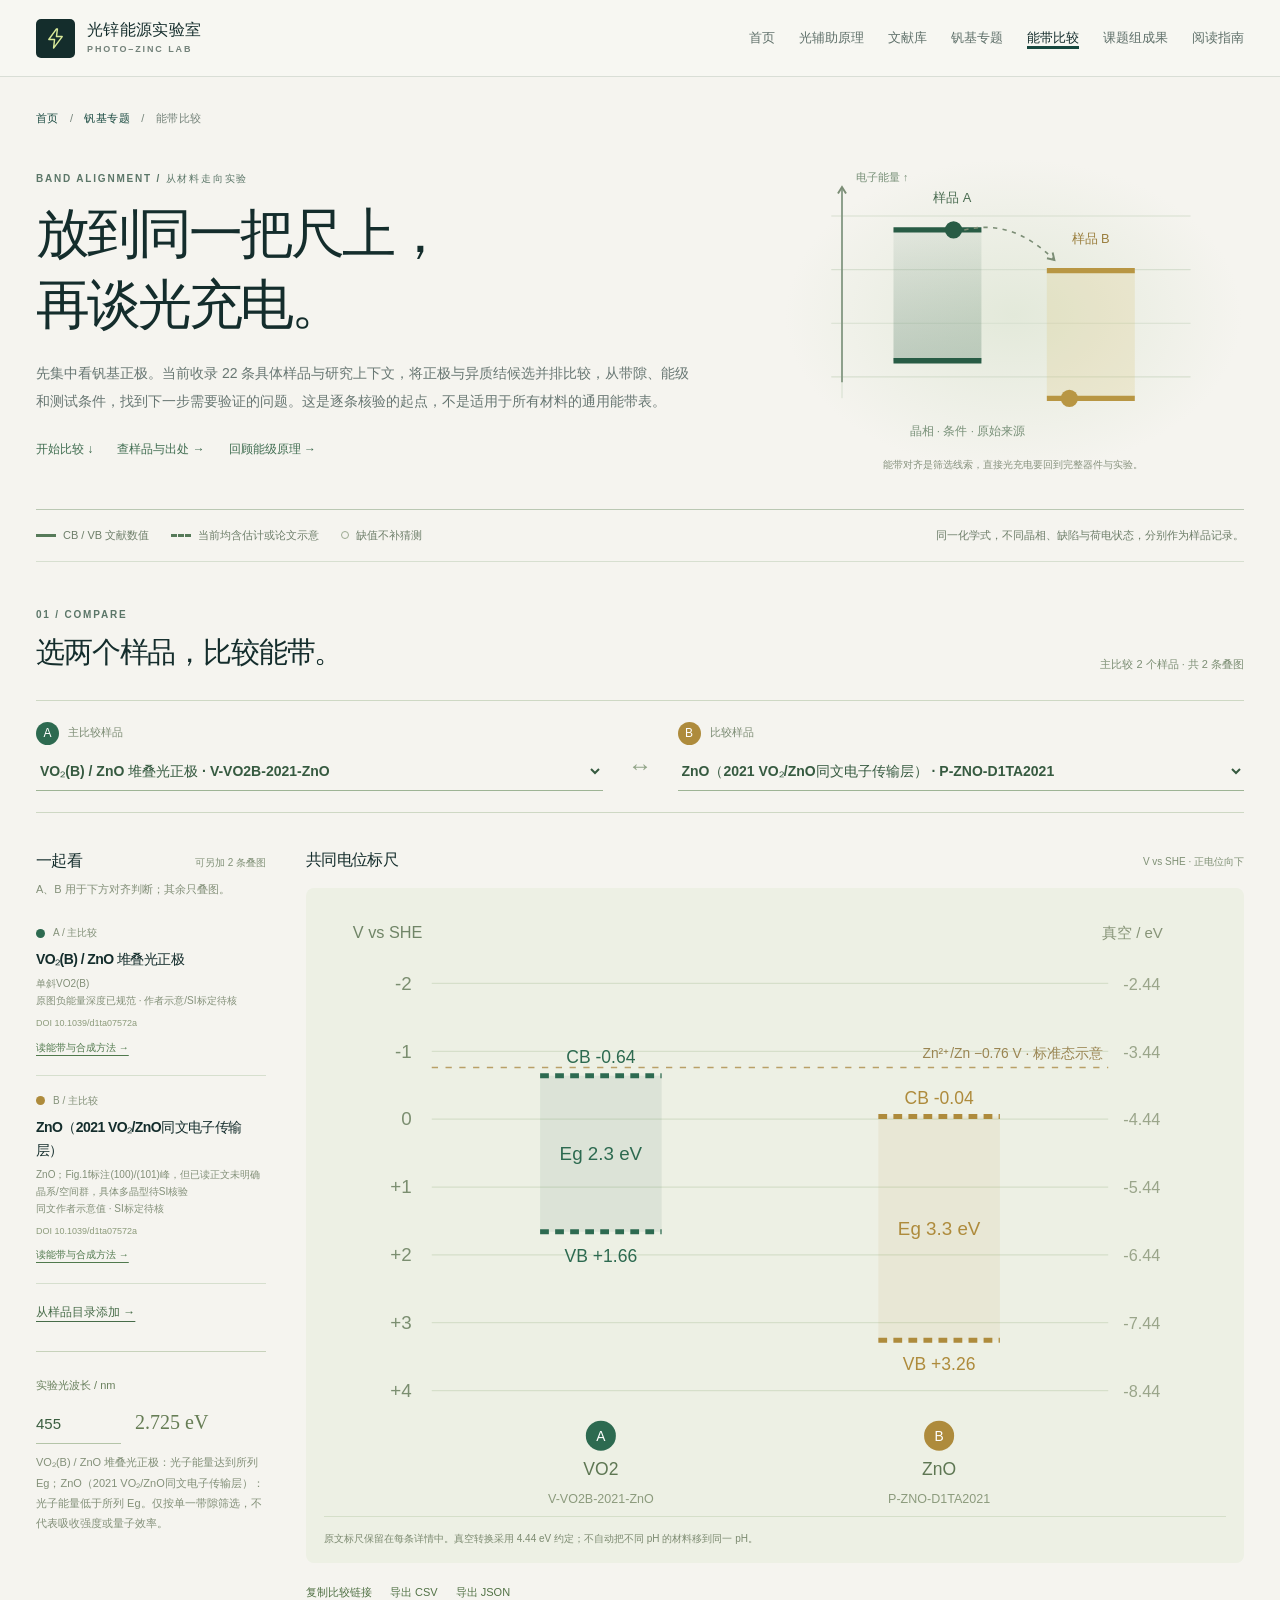
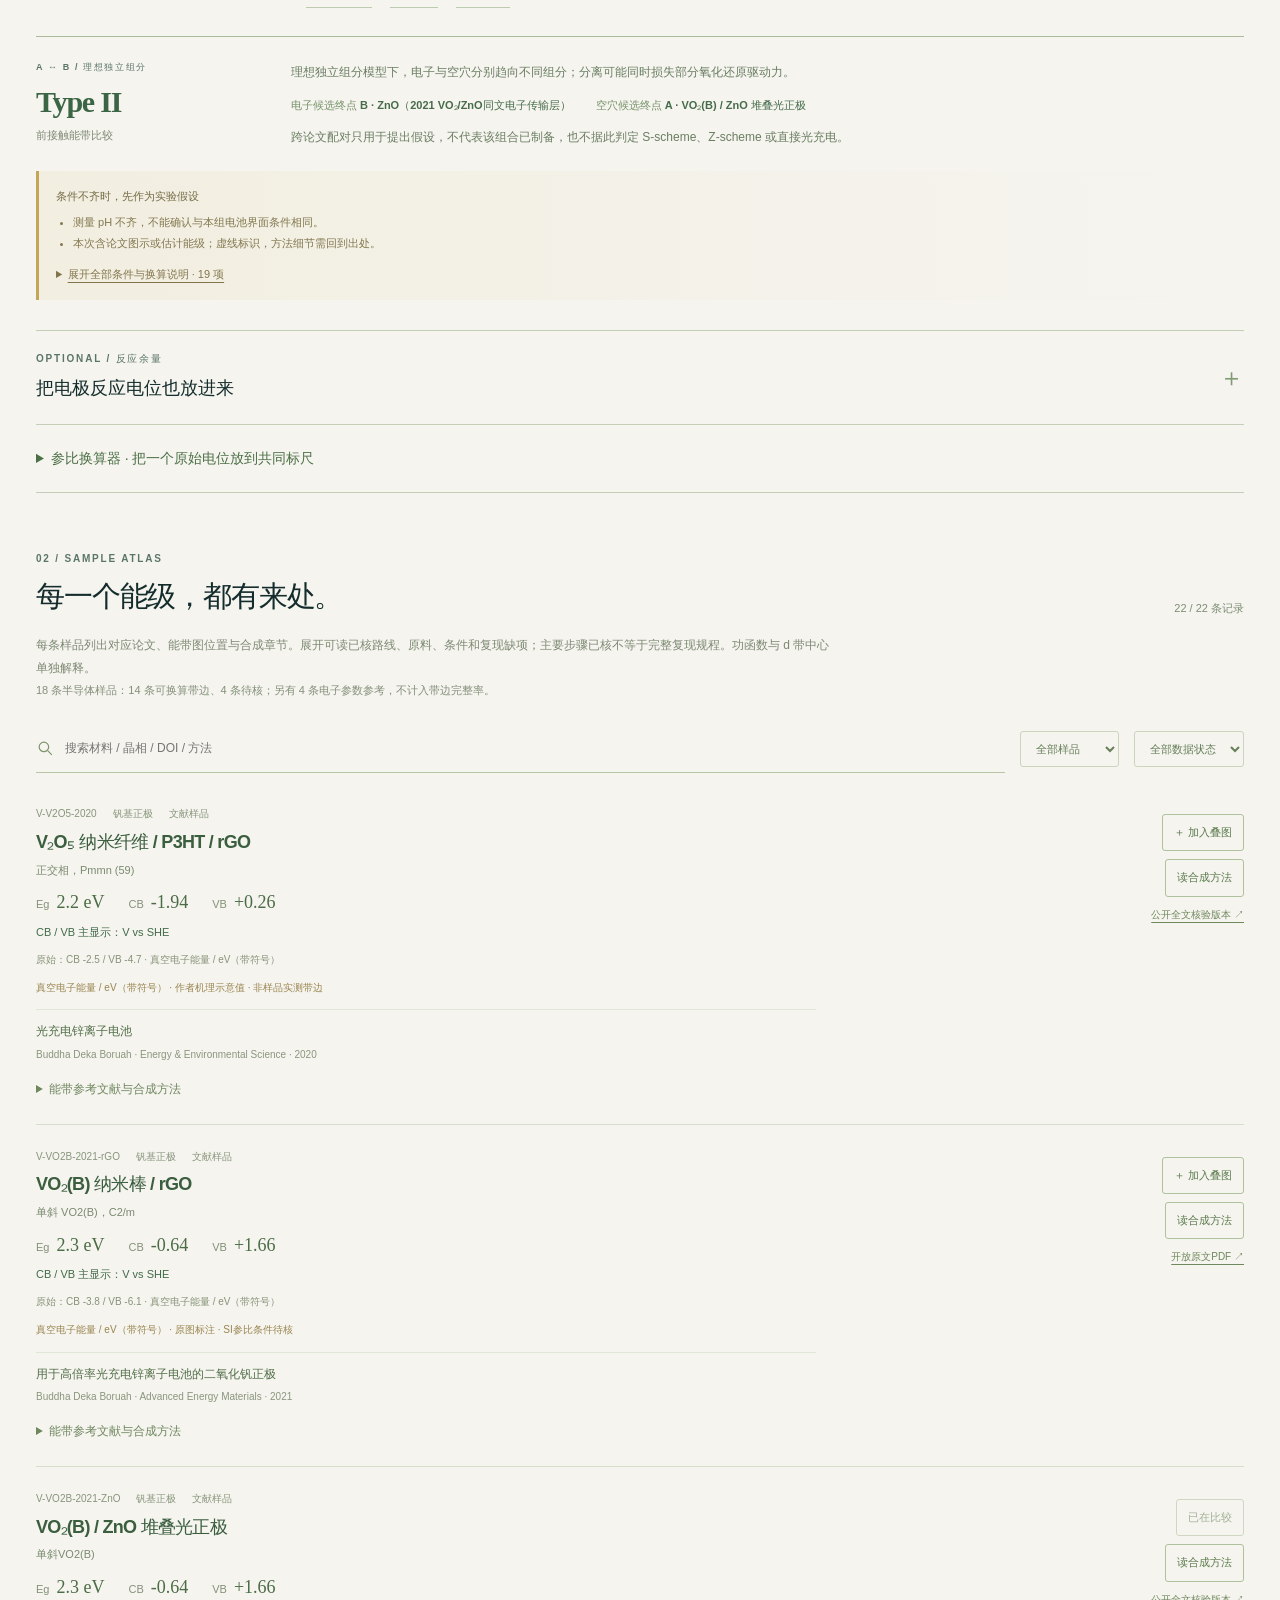
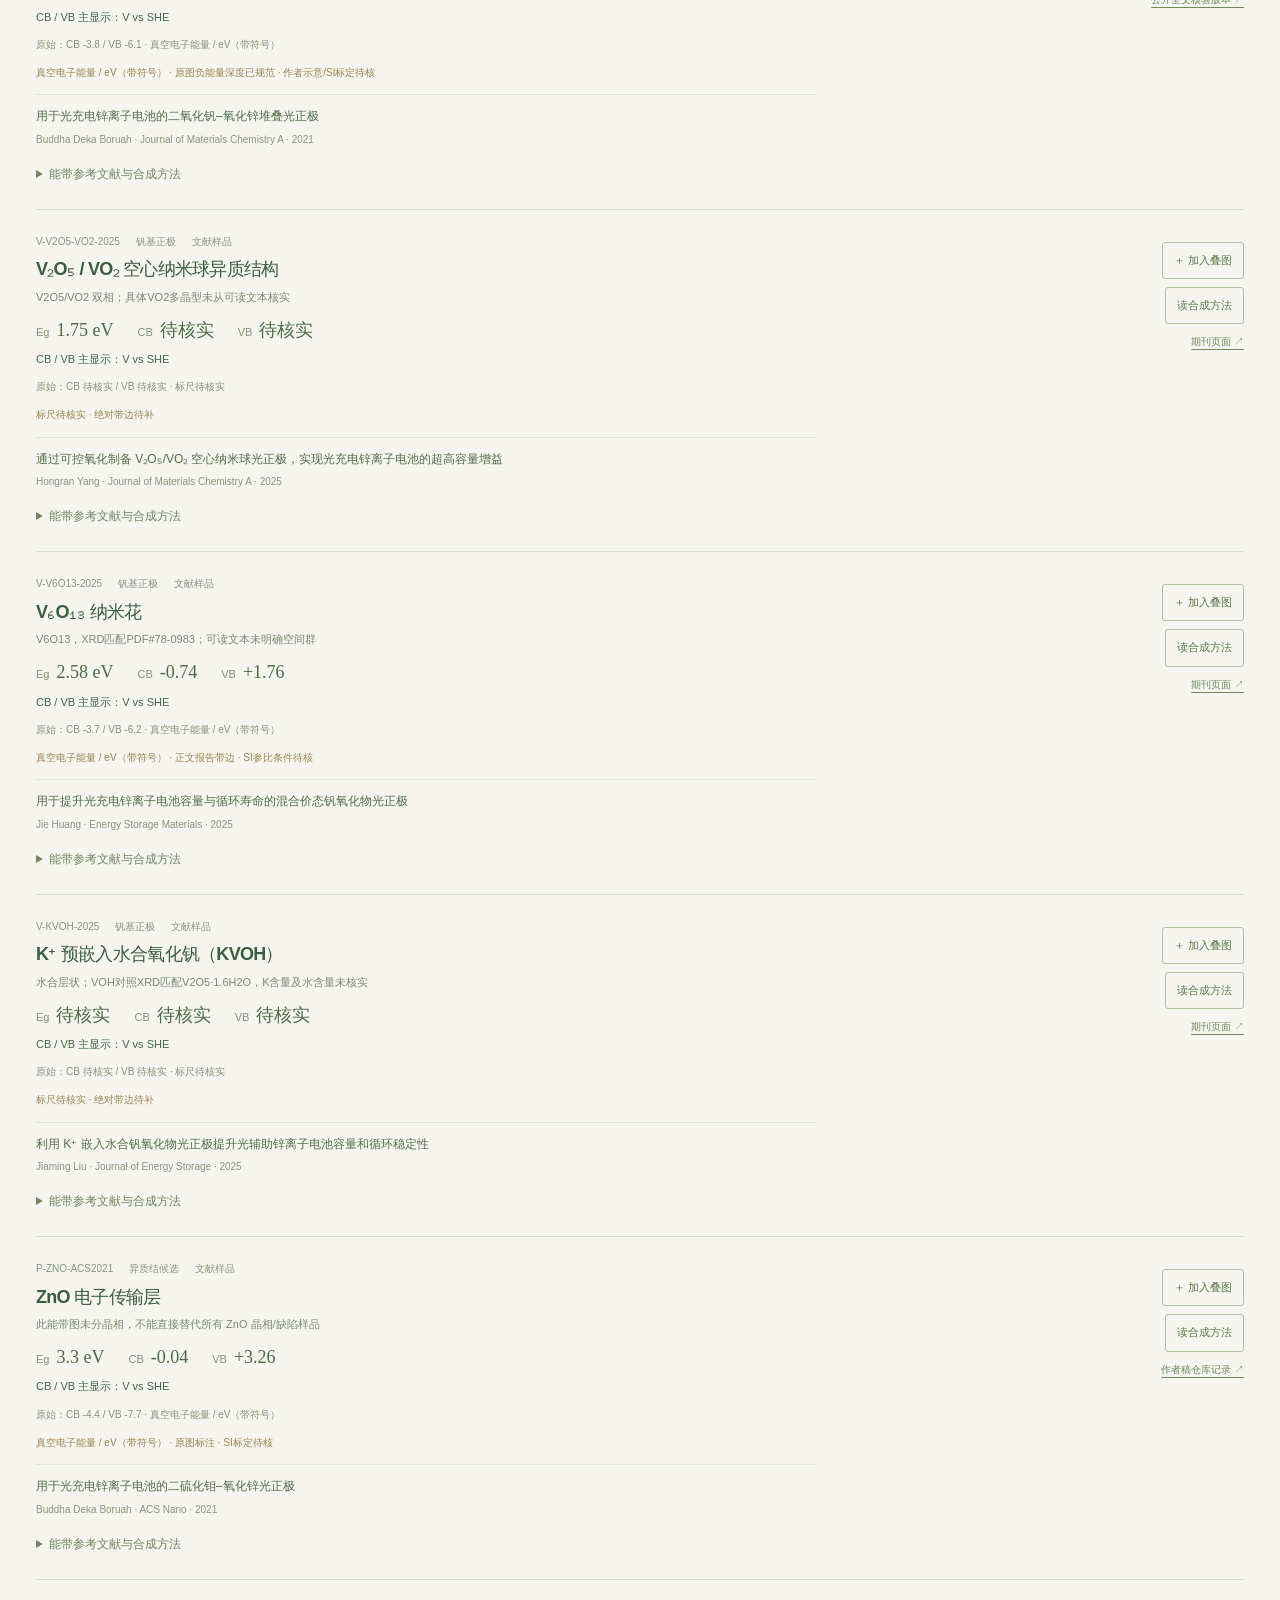
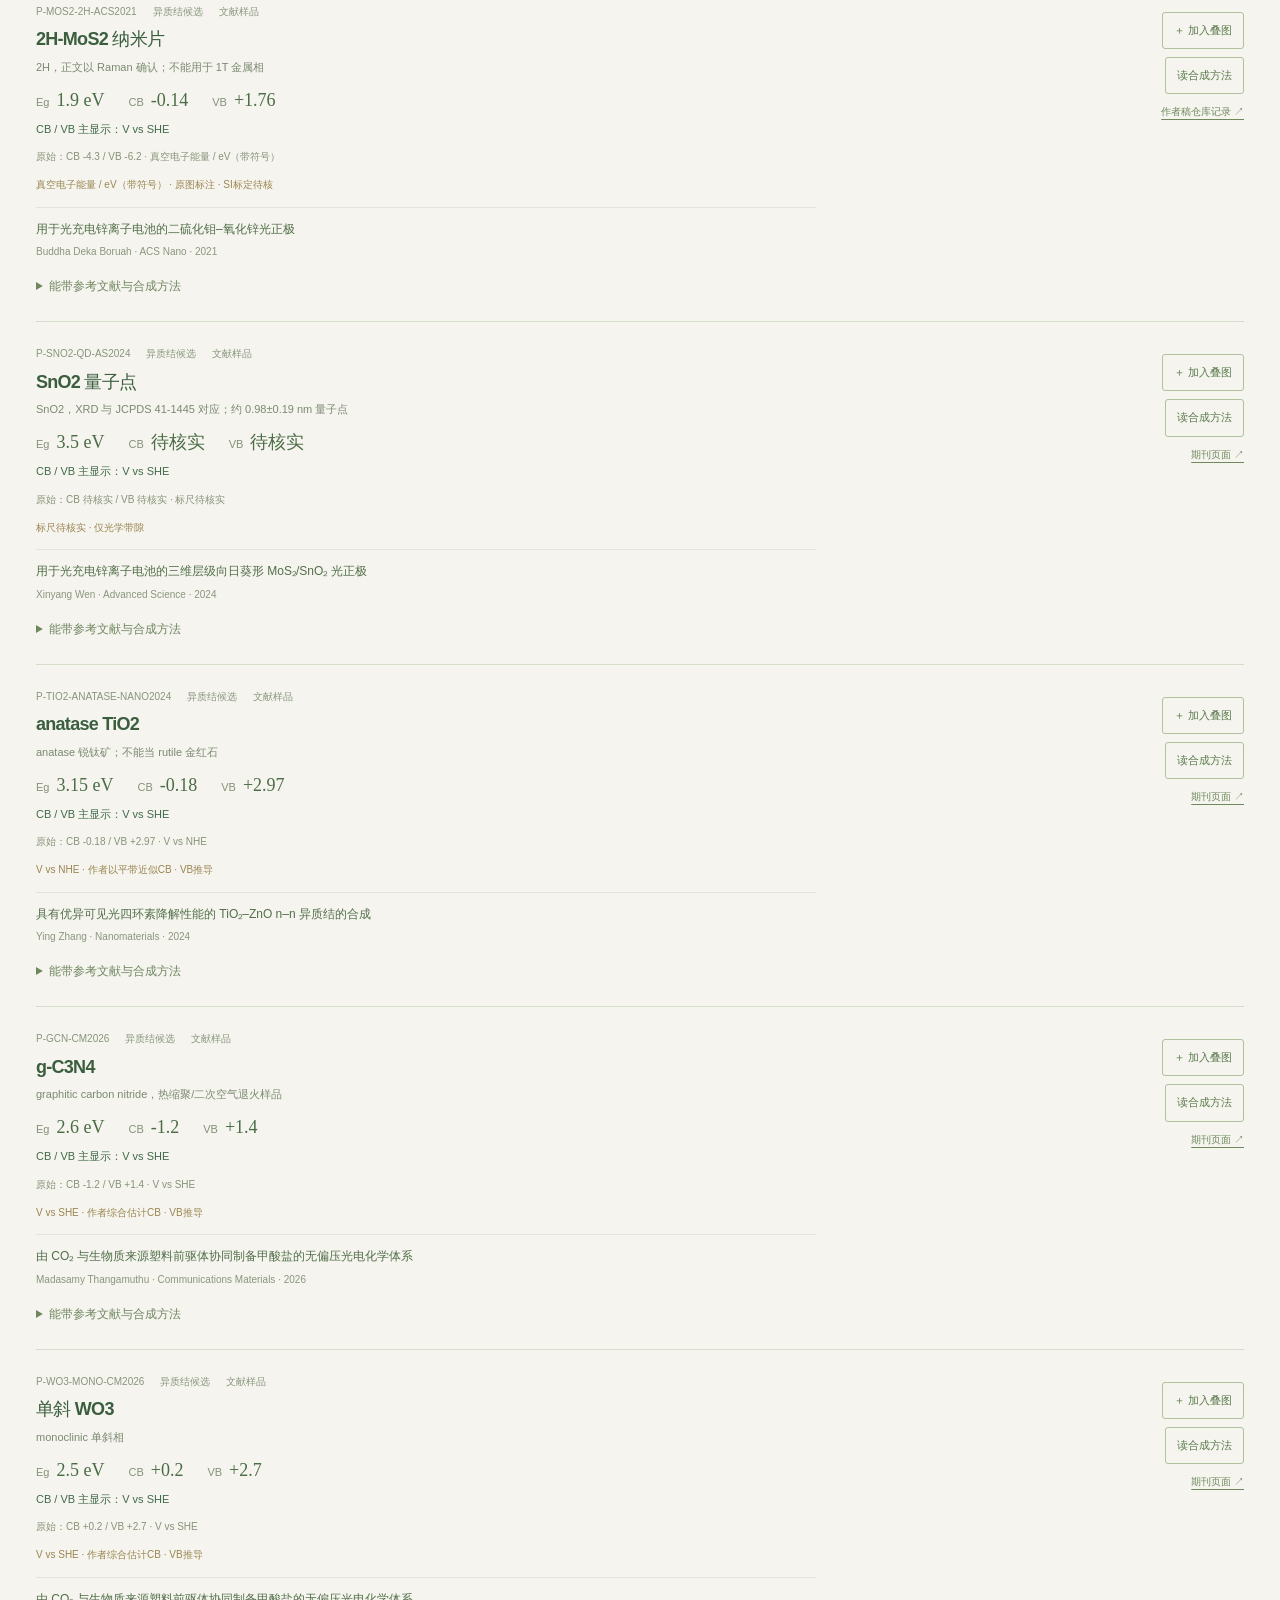
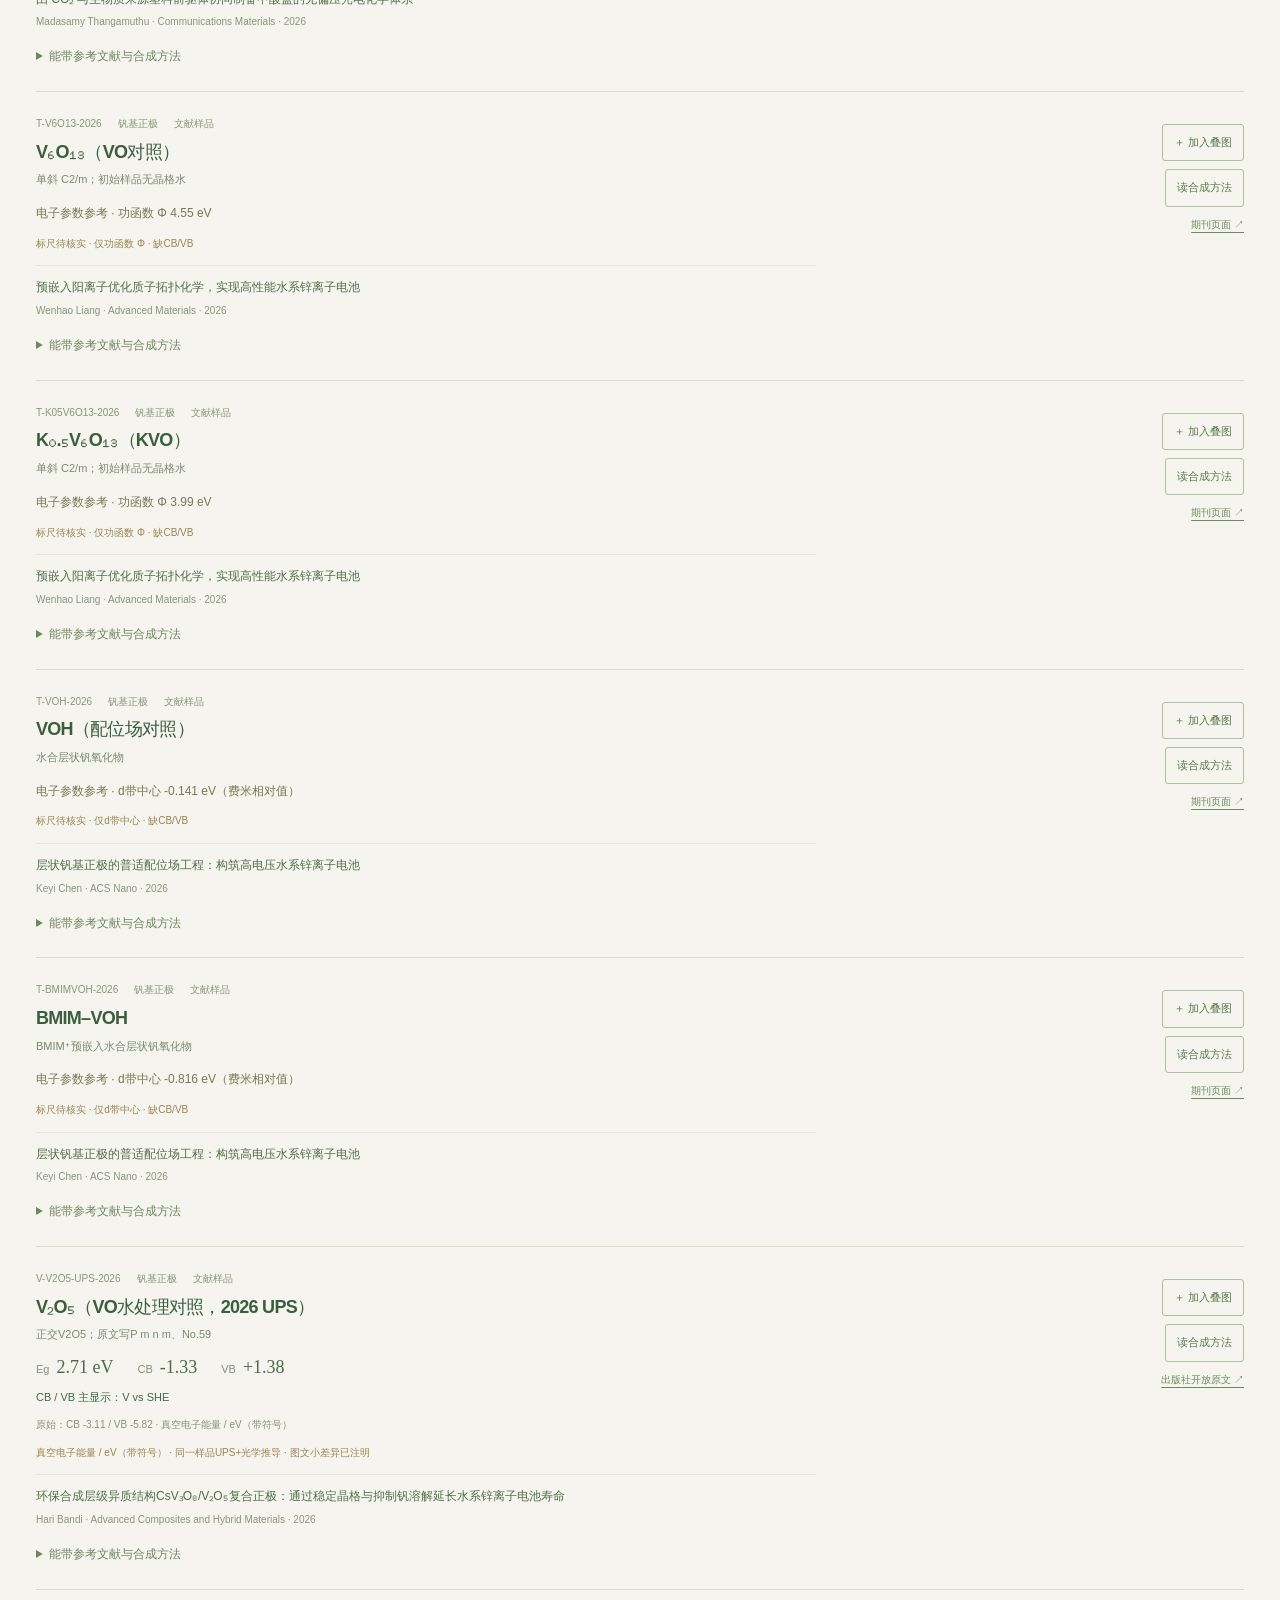
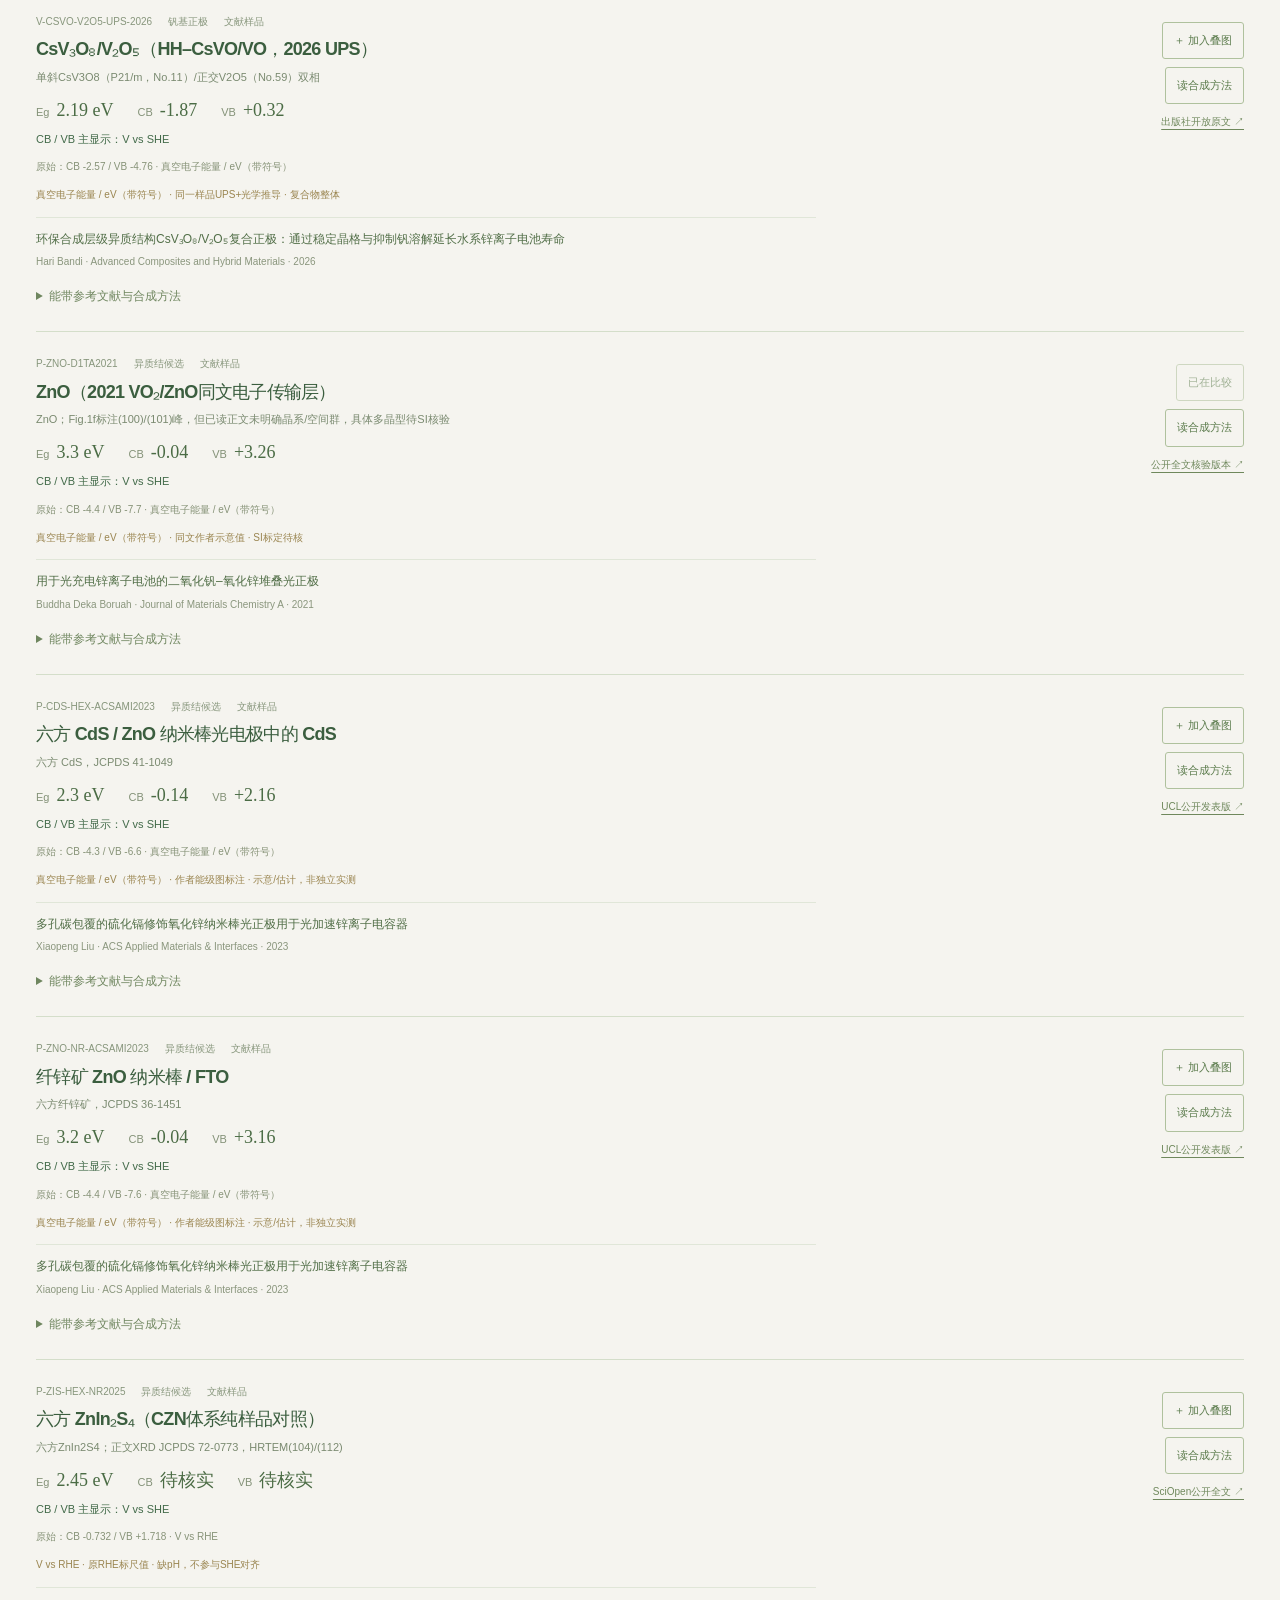
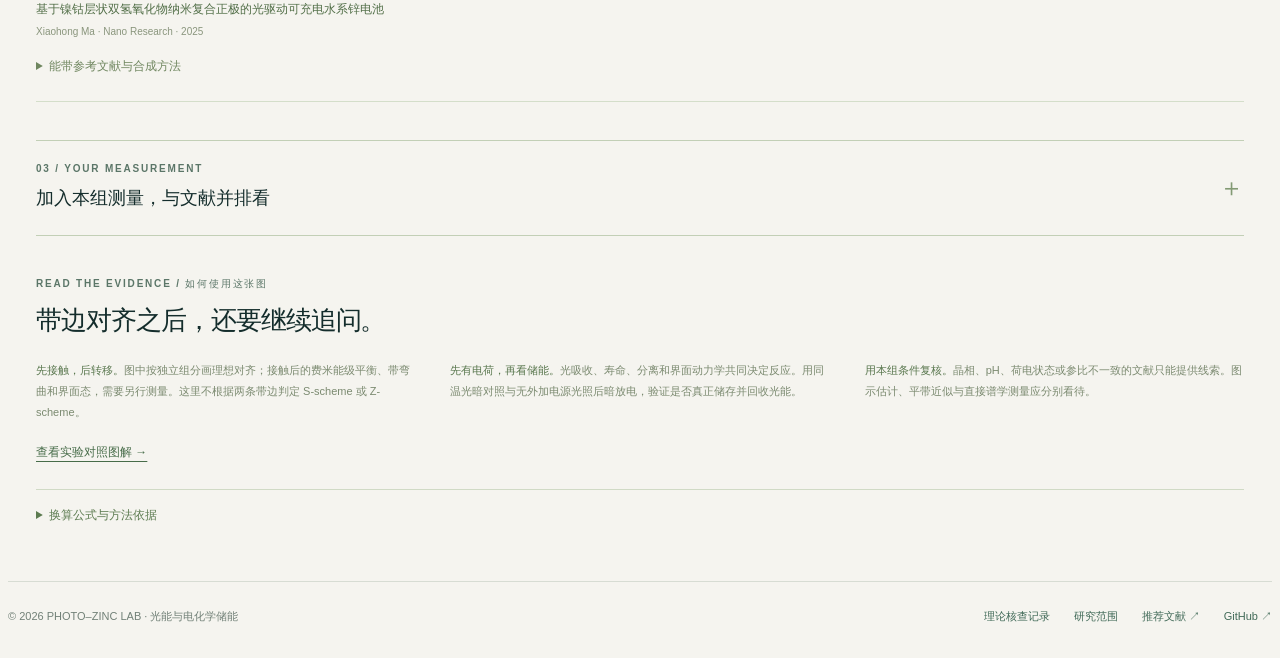
==== commit af5bd9ab: "Audit theory, qualify mechanisms and publish evidence ledger" ====
--- a/bands.html
+++ b/bands.html
@@ -32,7 +32,7 @@
         </div>
         <div id="comparison-result" class="comparison-result" aria-live="polite"></div>
         <div id="comparison-warnings" class="comparison-warnings"></div>
-        <details class="redox-tool" id="redox-tool"><summary><span><span class="kicker">OPTIONAL / 反应余量</span><strong>把电极反应电位也放进来</strong></span><span aria-hidden="true">＋</span></summary><p>正极反应电位不是CB/VB。先明确原始参比，再与带边比较；不输出“能 / 不能光充电”的结论。</p><div class="redox-fields"><label>电子 / 空穴模型<select id="redox-model"><option value="a">单组分 A</option><option value="b">单组分 B</option><option value="typeII">理想 Type II（需对应对齐）</option></select></label><label>正极反应电位<input type="number" id="redox-cathode" step="any" placeholder="例如：0.8，须同时选参比" inputmode="decimal"/></label><label>正极输入的原始参比<select id="redox-scale"><option value="SHE">V vs SHE</option><option value="Zn">V vs Zn（采用下方Zn参比）</option></select></label><label>Zn参比条件<select id="redox-zinc-mode"><option value="">请选择，不自动假定</option><option value="measured">测量条件下的Zn参比</option><option value="standard_approximation">显式采用−0.76 V标准态近似</option></select></label><label id="redox-zinc-label" hidden>该Zn参比电位 / V vs SHE<input type="number" id="redox-zinc" step="any" placeholder="填写实测或校准值" inputmode="decimal"/></label></div><p id="redox-zinc-note" class="band-small">正极输入若为vs Zn，与Zn沉积电位使用同一个参比偏移。标准态近似不是实际Zn电极。</p><div id="headroom-results" aria-live="polite"></div></details>
+        <details class="redox-tool" id="redox-tool"><summary><span><span class="kicker">OPTIONAL / 反应余量</span><strong>把电极反应电位也放进来</strong></span><span aria-hidden="true">＋</span></summary><p>正极反应电位不是CB/VB。输入统一沿用还原电势坐标：判断充电氧化方向时，不把电位取反。优先填写相应荷电状态下的反应平衡电位；CV充电峰或带电流的工作电位含极化，需注明扫描速率、电流与荷电状态，不能视为平衡值。先明确原始参比，再与带边比较；不输出“能 / 不能光充电”的结论。</p><div class="redox-fields"><label>电子 / 空穴模型<select id="redox-model"><option value="a">单组分 A</option><option value="b">单组分 B</option><option value="typeII">理想 Type II（需对应对齐）</option></select></label><label>正极反应电位<input type="number" id="redox-cathode" step="any" placeholder="例如：0.8，须同时选参比" inputmode="decimal"/></label><label>正极输入的原始参比<select id="redox-scale"><option value="SHE">V vs SHE</option><option value="Zn">V vs Zn（采用下方Zn参比）</option></select></label><label>Zn参比条件<select id="redox-zinc-mode"><option value="">请选择，不自动假定</option><option value="measured">测量条件下的Zn参比</option><option value="standard_approximation">显式采用−0.76 V标准态近似</option></select></label><label id="redox-zinc-label" hidden>该Zn参比电位 / V vs SHE<input type="number" id="redox-zinc" step="any" placeholder="填写实测或校准值" inputmode="decimal"/></label></div><p id="redox-zinc-note" class="band-small">正极输入若为vs Zn，与Zn沉积电位使用同一个参比偏移。标准态近似不是实际Zn电极。</p><div id="headroom-results" aria-live="polite"></div></details>
         <details class="reference-converter"><summary>参比换算器 · 把一个原始电位放到共同标尺</summary><p class="band-small">这是标尺换算，不把电池平台、功函数或平带电位变成CB/VB。RHE采用25°C斜率。</p><div class="conversion-fields"><label>原始参比<select id="convert-scale"><option value="SHE">V vs SHE</option><option value="NHE">V vs NHE</option><option value="vacuum">真空电子能量 / eV</option><option value="RHE">V vs RHE</option><option value="AgAgCl">V vs Ag/AgCl</option><option value="SCE">V vs SCE</option><option value="Zn">V vs Zn</option></select></label><label><span id="convert-input-label">原始电位 / V</span><input id="convert-value" type="number" step="any" inputmode="decimal" placeholder="输入原始数值"/></label><label id="convert-ph-label" hidden>测量pH（RHE必填）<input id="convert-ph" type="number" step="any" inputmode="decimal"/></label><label id="convert-offset-label" hidden>该参比相对SHE的电位 / V<input id="convert-offset" type="number" step="any" inputmode="decimal" placeholder="按实际温度、活度与填充液确认"/></label></div><label id="convert-zinc-choice" class="reference-checkbox" hidden><input id="convert-zinc-standard" type="checkbox"/>我明确采用Zn标准态近似−0.76 V；不是实际Zn电极（填实测偏移时优先实测）</label><output id="conversion-output" class="conversion-output" aria-live="polite"></output><p id="conversion-status" class="conversion-note" role="status"></p></details>
       </div>
       <p id="bands-load-message" class="bands-load-message">此页需要 JavaScript 显示交互比较；下方保留样品目录与原始出处。</p>
@@ -44,17 +44,17 @@
 <h3>V₂O₅ 纳米纤维 / P3HT / rGO</h3><p>CB -1.940 / VB 0.260 V vs SHE · Eg 2.2 eV</p><p>原始带边：CB -2.5 / VB -4.7 eV（真空）</p>
 <p><strong>作者机理示意值 · 非样品实测带边</strong> · 作者报告仅光照充电（无施加电流）；热控制待复核</p>
 <p>光充电锌离子电池 · Energy &amp; Environmental Science (2020)</p>
-<details><summary>能带参考文献与合成方法</summary><div class="band-conversion-table"><table><caption>同一样品的三种参照</caption><thead><tr><th>参照标尺</th><th>CB</th><th>VB</th></tr></thead><tbody><tr><th scope="row">统一主标尺 · V vs SHE</th><td>-1.940</td><td>0.260</td></tr><tr><th scope="row">真空电子能量 · eV</th><td>-2.500</td><td>-4.700</td></tr><tr><th scope="row">V vs Zn° · 标准态近似</th><td>-1.180</td><td>1.020</td></tr></tbody></table><p class="conversion-note">Zn°仅按−0.76 V vs SHE的25°C标准态近似换算，不代表实际电解液中的Zn参比；坐标统一不消除pH、晶相和荷电态差异。</p></div><h4>能带文献依据</h4><p>Buddha Deka Boruah, Angus Mathieson, Bo Wen, et al. Photo-rechargeable zinc-ion batteries. Energy &amp; Environmental Science, 2020, 13(8): 2414-2421. DOI: 10.1039/d0ee01392g</p><dl><dt>晶相 / 样品</dt><dd>正交相，Pmmn (59)；2020 EES 样品；V2O5/P3HT/rGO/PVDF 光正极</dd><dt>能带方法</dt><dd>Eg：UV–vis 吸收边；CB/VB：作者机理图标注的真空能级示意值，原文未在此处交代独立带边测量方法</dd><dt>pH / 荷电态</dt><dd>pH未核实 / 未完整报告</dd><dt>能带原文定位</dt><dd>PDF 第2页（期刊2415页），Fig. 1a 能级示意、Fig. 1c UV–vis、Fig. 1d XRD；仅光照充电：PDF p.5 Fig.4b及p.6 Experimental measurements（记录OCV后放电）</dd></dl><ul><li>示意值；缺少带边测量参比与pH；只供机理图对照</li><li>原文图中直接写出 −2.5/−4.7 eV；不是本数据库从坐标读出的估计。</li><li>作者示意能级不等同于该电极在电解液中各荷电态的实测绝对带边，不能当成所有V2O5的通用值。</li><li>文章报告无外接太阳能电池的直接光充电，同时有光照辅助放电；器件有P3HT/rGO电荷选择与传输设计，不能仅归因于V2O5本体。</li></ul><p><a href="https://doi.org/10.1039/d0ee01392g" target="_blank" rel="noopener noreferrer">原文 DOI ↗</a> · <a href="https://api.repository.cam.ac.uk/server/api/core/bitstreams/85b148d4-4d3e-43b2-85d3-5c8c9e6ba1eb/content" target="_blank" rel="noopener noreferrer">公开全文核验版本 ↗</a></p><div class="source-synthesis"><h4>合成方法与复现缺项</h4><p><strong>主要步骤已核 · 非完整复现规程</strong></p><p>商业V2O5粉体在NaCl水溶液中室温搅拌，通过溶解—重结晶形成V2O5纳米纤维；洗涤离心后真空干燥。rGO由GO热还原另行制备。</p><h5>原料与前驱体</h5><ul><li>商业V2O5粉体（Sigma-Aldrich），3 g</li><li>2 M NaCl水溶液，100 mL</li><li>rGO辅助组分前驱体：GO（Graphenea）</li></ul><h5>已核条件</h5><ul><li>V2O5纳米纤维：室温、300 rpm搅拌72 h。</li><li>去离子水和乙醇洗涤、离心；约80 °C真空干燥12 h。</li><li>rGO另行制备：GO在H2/He气氛中约350 °C处理约3 h；两种气流各约100 sccm。</li></ul><p><strong>合成章节定位：</strong>原文PDF第6页 Experimental section / Material synthesis and characterization；同页Preparation of electrodes为电极配方；Fig.1在PDF第2页。</p><p><strong>相与组成确认：</strong>正文Fig.1d XRD确认V2O5纳米纤维为正交Pmmn(59)相；Fig.1b SEM/TEM显示纤维形貌；正文另指向SI Figs.S12/S13的EDS/Raman。</p><h5>复现前待补</h5><ul><li>本轮未取得SI正文；原料纯度、洗涤次数和离心参数在所读方法段未完整给出。</li></ul><ul><li>原文第6页已提取且目视复核，可据此定位原始方法；摘要不代替原文完整实验说明。</li><li>V2O5/P3HT/rGO/PVDF=93/1/1/5是电极制备质量配方，不是V2O5纳米纤维的合成计量比。</li><li>能带记录中的V2O5带边为作者示意值，按此路线合成不保证获得相同绝对带边。</li></ul><p><span>补充信息入口或内容待补，请在期刊页面查找 Supporting Information / ESI。</span></p><p>路线摘要不能保证获得相同带边；完整用量、设备程序及后处理仍需回原文/SI核对。</p></div></details></article>
+<details><summary>能带参考文献与合成方法</summary><div class="band-conversion-table"><table><caption>同一样品的三种参照</caption><thead><tr><th>参照标尺</th><th>CB</th><th>VB</th></tr></thead><tbody><tr><th scope="row">统一主标尺 · V vs SHE</th><td>-1.940</td><td>0.260</td></tr><tr><th scope="row">真空电子能量 · eV</th><td>-2.500</td><td>-4.700</td></tr><tr><th scope="row">V vs Zn° · 标准态近似</th><td>-1.180</td><td>1.020</td></tr></tbody></table><p class="conversion-note">Zn°仅按−0.76 V vs SHE的25°C标准态近似换算，不代表实际电解液中的Zn参比。干态UPS或真空示意换至SHE只是能量零点平移，不等于电解液界面的实际带边；坐标统一不消除pH、晶相、吸附、带弯曲和荷电态差异。</p></div><h4>能带文献依据</h4><p>Buddha Deka Boruah, Angus Mathieson, Bo Wen, et al. Photo-rechargeable zinc-ion batteries. Energy &amp; Environmental Science, 2020, 13(8): 2414-2421. DOI: 10.1039/d0ee01392g</p><dl><dt>晶相 / 样品</dt><dd>正交相，Pmmn (59)；2020 EES 样品；V2O5/P3HT/rGO/PVDF 光正极</dd><dt>能带方法</dt><dd>Eg：UV–vis 吸收边；CB/VB：作者机理图标注的真空能级示意值，原文未在此处交代独立带边测量方法</dd><dt>pH / 荷电态</dt><dd>pH未核实 / 未完整报告</dd><dt>能带原文定位</dt><dd>PDF 第2页（期刊2415页），Fig. 1a 能级示意、Fig. 1c UV–vis、Fig. 1d XRD；仅光照充电：PDF p.5 Fig.4b及p.6 Experimental measurements（记录OCV后放电）</dd></dl><ul><li>示意值；缺少带边测量参比与pH；只供机理图对照</li><li>原文图中直接写出 −2.5/−4.7 eV；不是本数据库从坐标读出的估计。</li><li>作者示意能级不等同于该电极在电解液中各荷电态的实测绝对带边，不能当成所有V2O5的通用值。</li><li>文章报告无外接太阳能电池的直接光充电，同时有光照辅助放电；器件有P3HT/rGO电荷选择与传输设计，不能仅归因于V2O5本体。</li></ul><p><a href="https://doi.org/10.1039/d0ee01392g" target="_blank" rel="noopener noreferrer">原文 DOI ↗</a> · <a href="https://api.repository.cam.ac.uk/server/api/core/bitstreams/85b148d4-4d3e-43b2-85d3-5c8c9e6ba1eb/content" target="_blank" rel="noopener noreferrer">公开全文核验版本 ↗</a></p><div class="source-synthesis"><h4>合成方法与复现缺项</h4><p><strong>主要步骤已核 · 非完整复现规程</strong></p><p>商业V2O5粉体在NaCl水溶液中室温搅拌，通过溶解—重结晶形成V2O5纳米纤维；洗涤离心后真空干燥。rGO由GO热还原另行制备。</p><h5>原料与前驱体</h5><ul><li>商业V2O5粉体（Sigma-Aldrich），3 g</li><li>2 M NaCl水溶液，100 mL</li><li>rGO辅助组分前驱体：GO（Graphenea）</li></ul><h5>已核条件</h5><ul><li>V2O5纳米纤维：室温、300 rpm搅拌72 h。</li><li>去离子水和乙醇洗涤、离心；约80 °C真空干燥12 h。</li><li>rGO另行制备：GO在H2/He气氛中约350 °C处理约3 h；两种气流各约100 sccm。</li></ul><p><strong>合成章节定位：</strong>原文PDF第6页 Experimental section / Material synthesis and characterization；同页Preparation of electrodes为电极配方；Fig.1在PDF第2页。</p><p><strong>相与组成确认：</strong>正文Fig.1d XRD确认V2O5纳米纤维为正交Pmmn(59)相；Fig.1b SEM/TEM显示纤维形貌；正文另指向SI Figs.S12/S13的EDS/Raman。</p><h5>复现前待补</h5><ul><li>本轮未取得SI正文；原料纯度、洗涤次数和离心参数在所读方法段未完整给出。</li></ul><ul><li>原文第6页已提取且目视复核，可据此定位原始方法；摘要不代替原文完整实验说明。</li><li>V2O5/P3HT/rGO/PVDF=93/1/1/5是电极制备质量配方，不是V2O5纳米纤维的合成计量比。</li><li>能带记录中的V2O5带边为作者示意值，按此路线合成不保证获得相同绝对带边。</li></ul><p><span>补充信息入口或内容待补，请在期刊页面查找 Supporting Information / ESI。</span></p><p>路线摘要不能保证获得相同带边；完整用量、设备程序及后处理仍需回原文/SI核对。</p></div></details></article>
 <article class="band-source-record" id="source-V-VO2B-2021-rGO">
 <h3>VO₂(B) 纳米棒 / rGO</h3><p>CB -0.640 / VB 1.660 V vs SHE · Eg 2.3 eV</p><p>原始带边：CB -3.8 / VB -6.1 eV（真空）</p>
 <p><strong>原图标注 · SI参比条件待核</strong> · 该论文器件报告直接光充电</p>
 <p>用于高倍率光充电锌离子电池的二氧化钒正极 · Advanced Energy Materials (2021)</p>
-<details><summary>能带参考文献与合成方法</summary><div class="band-conversion-table"><table><caption>同一样品的三种参照</caption><thead><tr><th>参照标尺</th><th>CB</th><th>VB</th></tr></thead><tbody><tr><th scope="row">统一主标尺 · V vs SHE</th><td>-0.640</td><td>1.660</td></tr><tr><th scope="row">真空电子能量 · eV</th><td>-3.800</td><td>-6.100</td></tr><tr><th scope="row">V vs Zn° · 标准态近似</th><td>0.120</td><td>2.420</td></tr></tbody></table><p class="conversion-note">Zn°仅按−0.76 V vs SHE的25°C标准态近似换算，不代表实际电解液中的Zn参比；坐标统一不消除pH、晶相和荷电态差异。</p></div><h4>能带文献依据</h4><p>Buddha Deka Boruah, Angus Mathieson, Sul Ki Park, et al. Vanadium Dioxide Cathodes for High-Rate Photo-Rechargeable Zinc-Ion Batteries. Advanced Energy Materials, 2021, 11(13): 2100115. DOI: 10.1002/aenm.202100115</p><dl><dt>晶相 / 样品</dt><dd>单斜 VO2(B)，C2/m；2021 AEM 微波水热纳米棒；VO2/rGO/PVDF 光正极</dd><dt>能带方法</dt><dd>Eg：UV–vis，间接带隙约2.3 eV，直接带隙约2.53 eV；带边见正文Fig. 2e，作者称实验估计详见SI Fig. S4/Table S1（本轮未取到SI，具体电化学参比条件待核）</dd><dt>pH / 荷电态</dt><dd>pH未核实 / 未完整报告</dd><dt>能带原文定位</dt><dd>PDF 第2页 Fig. 1e,f（XRD/UV–vis）；第3页 Fig. 2e（−3.8/−6.1 eV）和第一段（SI定位）</dd></dl><ul><li>VO2(B)专属样品；不能套用于VO2(M/R)；带边参比待SI补核</li><li>同一样品有间接与直接Tauc带隙，主字段采用间接2.3 eV。</li><li>带边已在正文能级图数值标注；原始参比电极、pH及转换过程未完成SI核验。</li><li>作者报告VO2/rGO器件的直接光充电；纯VO2平面光探测器在0 V未显示分离电流，rGO堆叠后出现零偏压光电流。</li></ul><p><a href="https://doi.org/10.1002/aenm.202100115" target="_blank" rel="noopener noreferrer">原文 DOI ↗</a> · <a href="https://d-nb.info/1228577064/34" target="_blank" rel="noopener noreferrer">开放原文PDF ↗</a></p><div class="source-synthesis"><h4>合成方法与复现缺项</h4><p><strong>主要步骤已核 · 非完整复现规程</strong></p><p>NH4VO3水分散体系加入甲酸，搅拌后转入聚四氟乙烯内衬微波反应器制备VO2纳米棒，洗涤并干燥。</p><h5>原料与前驱体</h5><ul><li>NH4VO3，0.7 g</li><li>去离子水，60 mL</li><li>甲酸，4.8 mL（所读段未给浓度）</li></ul><h5>已核条件</h5><ul><li>加甲酸后继续磁力搅拌1 h。</li><li>微波反应器200 °C维持520 min；数值按原文排版目视复核，非5–20 min。</li><li>所得纳米棒用乙醇和去离子水洗涤，然后60 °C干燥；该段未给干燥时长。</li></ul><p><strong>合成章节定位：</strong>原文PDF第7页 §2 Experimental Section / Material Synthesis and Photocathode Preparation；晶相及形貌Fig.1见PDF第2页。</p><p><strong>相与组成确认：</strong>正文Fig.1e XRD确认单斜VO2(B)、C2/m；Fig.1b,c SEM/TEM展示纳米棒及约0.35 nm的(110)晶面间距。</p><h5>复现前待补</h5><ul><li>SI入口已在出版社页面核实，但内容请求403，未取得SI Fig.S4/TableS1能带标定细节。</li><li>甲酸浓度、微波功率、反应器容积/装液率、洗涤次数及干燥时长在所读方法段未完整给出。</li></ul><ul><li>原文第7页已提取且目视复核；520 min为原文所载，实验采用前仍应与作者/完整设备程序核对。</li><li>VO2/rGO/PVDF=91/4/5 mg、NMP 4 mL并120 °C真空干燥属于后续光正极制备，不是VO2纳米棒合成投料。</li><li>此路线对应VO2(B)，不能用于证明VO2(M/R)的能带与光响应。</li></ul><p><a href="https://advanced.onlinelibrary.wiley.com/action/downloadSupplement?doi=10.1002%2Faenm.202100115&amp;file=aenm202100115-sup-0001-SuppMat.pdf" target="_blank" rel="noopener noreferrer">补充信息入口（内容待核） ↗</a></p><p>路线摘要不能保证获得相同带边；完整用量、设备程序及后处理仍需回原文/SI核对。</p></div></details></article>
+<details><summary>能带参考文献与合成方法</summary><div class="band-conversion-table"><table><caption>同一样品的三种参照</caption><thead><tr><th>参照标尺</th><th>CB</th><th>VB</th></tr></thead><tbody><tr><th scope="row">统一主标尺 · V vs SHE</th><td>-0.640</td><td>1.660</td></tr><tr><th scope="row">真空电子能量 · eV</th><td>-3.800</td><td>-6.100</td></tr><tr><th scope="row">V vs Zn° · 标准态近似</th><td>0.120</td><td>2.420</td></tr></tbody></table><p class="conversion-note">Zn°仅按−0.76 V vs SHE的25°C标准态近似换算，不代表实际电解液中的Zn参比。干态UPS或真空示意换至SHE只是能量零点平移，不等于电解液界面的实际带边；坐标统一不消除pH、晶相、吸附、带弯曲和荷电态差异。</p></div><h4>能带文献依据</h4><p>Buddha Deka Boruah, Angus Mathieson, Sul Ki Park, et al. Vanadium Dioxide Cathodes for High-Rate Photo-Rechargeable Zinc-Ion Batteries. Advanced Energy Materials, 2021, 11(13): 2100115. DOI: 10.1002/aenm.202100115</p><dl><dt>晶相 / 样品</dt><dd>单斜 VO2(B)，C2/m；2021 AEM 微波水热纳米棒；VO2/rGO/PVDF 光正极</dd><dt>能带方法</dt><dd>Eg：UV–vis，间接带隙约2.3 eV，直接带隙约2.53 eV；带边见正文Fig. 2e，作者称实验估计详见SI Fig. S4/Table S1（本轮未取到SI，具体电化学参比条件待核）</dd><dt>pH / 荷电态</dt><dd>pH未核实 / 未完整报告</dd><dt>能带原文定位</dt><dd>PDF 第2页 Fig. 1e,f（XRD/UV–vis）；第3页 Fig. 2e（−3.8/−6.1 eV）和第一段（SI定位）</dd></dl><ul><li>VO2(B)专属样品；不能套用于VO2(M/R)；带边参比待SI补核</li><li>同一样品有间接与直接Tauc带隙，主字段采用间接2.3 eV。</li><li>带边已在正文能级图数值标注；原始参比电极、pH及转换过程未完成SI核验。</li><li>作者报告VO2/rGO器件的直接光充电；纯VO2平面光探测器在0 V未显示分离电流，rGO堆叠后出现零偏压光电流。</li></ul><p><a href="https://doi.org/10.1002/aenm.202100115" target="_blank" rel="noopener noreferrer">原文 DOI ↗</a> · <a href="https://d-nb.info/1228577064/34" target="_blank" rel="noopener noreferrer">开放原文PDF ↗</a></p><div class="source-synthesis"><h4>合成方法与复现缺项</h4><p><strong>主要步骤已核 · 非完整复现规程</strong></p><p>NH4VO3水分散体系加入甲酸，搅拌后转入聚四氟乙烯内衬微波反应器制备VO2纳米棒，洗涤并干燥。</p><h5>原料与前驱体</h5><ul><li>NH4VO3，0.7 g</li><li>去离子水，60 mL</li><li>甲酸，4.8 mL（所读段未给浓度）</li></ul><h5>已核条件</h5><ul><li>加甲酸后继续磁力搅拌1 h。</li><li>微波反应器200 °C维持520 min；数值按原文排版目视复核，非5–20 min。</li><li>所得纳米棒用乙醇和去离子水洗涤，然后60 °C干燥；该段未给干燥时长。</li></ul><p><strong>合成章节定位：</strong>原文PDF第7页 §2 Experimental Section / Material Synthesis and Photocathode Preparation；晶相及形貌Fig.1见PDF第2页。</p><p><strong>相与组成确认：</strong>正文Fig.1e XRD确认单斜VO2(B)、C2/m；Fig.1b,c SEM/TEM展示纳米棒及约0.35 nm的(110)晶面间距。</p><h5>复现前待补</h5><ul><li>SI入口已在出版社页面核实，但内容请求403，未取得SI Fig.S4/TableS1能带标定细节。</li><li>甲酸浓度、微波功率、反应器容积/装液率、洗涤次数及干燥时长在所读方法段未完整给出。</li></ul><ul><li>原文第7页已提取且目视复核；520 min为原文所载，实验采用前仍应与作者/完整设备程序核对。</li><li>VO2/rGO/PVDF=91/4/5 mg、NMP 4 mL并120 °C真空干燥属于后续光正极制备，不是VO2纳米棒合成投料。</li><li>此路线对应VO2(B)，不能用于证明VO2(M/R)的能带与光响应。</li></ul><p><a href="https://advanced.onlinelibrary.wiley.com/action/downloadSupplement?doi=10.1002%2Faenm.202100115&amp;file=aenm202100115-sup-0001-SuppMat.pdf" target="_blank" rel="noopener noreferrer">补充信息入口（内容待核） ↗</a></p><p>路线摘要不能保证获得相同带边；完整用量、设备程序及后处理仍需回原文/SI核对。</p></div></details></article>
 <article class="band-source-record" id="source-V-VO2B-2021-ZnO">
 <h3>VO₂(B) / ZnO 堆叠光正极</h3><p>CB -0.640 / VB 1.660 V vs SHE · Eg 2.3 eV</p><p>原始带边：CB -3.8 / VB -6.1 eV（真空）</p>
 <p><strong>原图负能量深度已规范 · 作者示意/SI标定待核</strong> · 作者报告仅光照充电；热控制待复核</p>
 <p>用于光充电锌离子电池的二氧化钒–氧化锌堆叠光正极 · Journal of Materials Chemistry A (2021)</p>
-<details><summary>能带参考文献与合成方法</summary><div class="band-conversion-table"><table><caption>同一样品的三种参照</caption><thead><tr><th>参照标尺</th><th>CB</th><th>VB</th></tr></thead><tbody><tr><th scope="row">统一主标尺 · V vs SHE</th><td>-0.640</td><td>1.660</td></tr><tr><th scope="row">真空电子能量 · eV</th><td>-3.800</td><td>-6.100</td></tr><tr><th scope="row">V vs Zn° · 标准态近似</th><td>0.120</td><td>2.420</td></tr></tbody></table><p class="conversion-note">Zn°仅按−0.76 V vs SHE的25°C标准态近似换算，不代表实际电解液中的Zn参比；坐标统一不消除pH、晶相和荷电态差异。</p></div><h4>能带文献依据</h4><p>Buddha Deka Boruah, Michael De Volder. Vanadium dioxide–zinc oxide stacked photocathodes for photo-rechargeable zinc-ion batteries. Journal of Materials Chemistry A, 2021, 9(40): 23199-23205. DOI: 10.1039/d1ta07572a</p><dl><dt>晶相 / 样品</dt><dd>单斜VO2(B)；2021 JMCA CF/ZnO/VO2 电极；VO2为储能吸光组分，ZnO为电子传输/空穴阻挡层</dd><dt>能带方法</dt><dd>原图明确标签，经高分辨率复核坐标负号后规范为真空负电子能量；作者示意带边，SI标定条件未核验</dd><dt>pH / 荷电态</dt><dd>pH未核实 / 未完整报告</dd><dt>能带原文定位</dt><dd>PDF第3页Fig.2c；第2页Fig.1a和正文Fig.1e带隙</dd></dl><ul><li>此前留空源于低分辨率下漏读纵轴负号；本轮高分辨率复核后纠正。</li><li>同图ZnO深度4.4/7.7、FTO4.5、Ag4.7，以及Fig.1a的CF5.0，均与负真空电子能量约定一致。</li><li>只将原图坐标规范化，不把该示意值升级为完整实测带边。</li><li>文中报告无外部电源的直接光充电；堆叠电极与rGO混合样品不同，不能合并为同一样品。</li></ul><p><a href="https://doi.org/10.1039/d1ta07572a" target="_blank" rel="noopener noreferrer">原文 DOI ↗</a> · <a href="https://api.repository.cam.ac.uk/server/api/core/bitstreams/186691ed-7ee0-4cb0-ad47-0bc911e34256/content" target="_blank" rel="noopener noreferrer">公开全文核验版本 ↗</a></p><div class="source-synthesis"><h4>合成方法与复现缺项</h4><p><strong>仅部分信息 · 缺项待补</strong></p><p>先在碳纤维集流体上涂覆ZnO电子传输/空穴阻挡层，再在该ZnO层上直接生长VO2，构成CF/ZnO/VO2堆叠正极。</p><h5>原料与前驱体</h5><p>尚未核实，不推测补齐。</p><h5>已核条件</h5><p>尚未核实，不推测补齐。</p><p><strong>合成章节定位：</strong>原文PDF第1页Introduction的先ZnO后VO2工艺概述；第2页Fig.1；第1页脚注明确Experimental section在ESI。</p><p><strong>相与组成确认：</strong>正文Fig.1c TEM约0.35 nm晶面间距对应VO2(B)(110)；Fig.1f XRD确认单斜VO2(B)；ZnO涂层前后的SEM/XRD在SI Fig.S1。</p><h5>复现前待补</h5><ul><li>完整实验方法在ESI，本轮未取得；具体ZnO前驱体、涂覆溶剂与浓度、热处理程序、VO2生长原料/温度/时间均待补。</li><li>仅凭正文工艺概述不足以复现实验。</li></ul><ul><li>不能借用前一篇VO2/rGO论文的200 °C/520 min配方作为本堆叠样品的已核合成条件。</li><li>正文明确直接生长的界面不同于VO2与rGO/PVDF物理混合；保留为独立样品。</li><li>SI在出版社landing页列为可下载，但未取得真实文件URL及内容，故不造链接。</li></ul><p><span>补充信息入口或内容待补，请在期刊页面查找 Supporting Information / ESI。</span></p><p>路线摘要不能保证获得相同带边；完整用量、设备程序及后处理仍需回原文/SI核对。</p></div></details></article>
+<details><summary>能带参考文献与合成方法</summary><div class="band-conversion-table"><table><caption>同一样品的三种参照</caption><thead><tr><th>参照标尺</th><th>CB</th><th>VB</th></tr></thead><tbody><tr><th scope="row">统一主标尺 · V vs SHE</th><td>-0.640</td><td>1.660</td></tr><tr><th scope="row">真空电子能量 · eV</th><td>-3.800</td><td>-6.100</td></tr><tr><th scope="row">V vs Zn° · 标准态近似</th><td>0.120</td><td>2.420</td></tr></tbody></table><p class="conversion-note">Zn°仅按−0.76 V vs SHE的25°C标准态近似换算，不代表实际电解液中的Zn参比。干态UPS或真空示意换至SHE只是能量零点平移，不等于电解液界面的实际带边；坐标统一不消除pH、晶相、吸附、带弯曲和荷电态差异。</p></div><h4>能带文献依据</h4><p>Buddha Deka Boruah, Michael De Volder. Vanadium dioxide–zinc oxide stacked photocathodes for photo-rechargeable zinc-ion batteries. Journal of Materials Chemistry A, 2021, 9(40): 23199-23205. DOI: 10.1039/d1ta07572a</p><dl><dt>晶相 / 样品</dt><dd>单斜VO2(B)；2021 JMCA CF/ZnO/VO2 电极；VO2为储能吸光组分，ZnO为电子传输/空穴阻挡层</dd><dt>能带方法</dt><dd>原图明确标签，经高分辨率复核坐标负号后规范为真空负电子能量；作者示意带边，SI标定条件未核验</dd><dt>pH / 荷电态</dt><dd>pH未核实 / 未完整报告</dd><dt>能带原文定位</dt><dd>PDF第3页Fig.2c；第2页Fig.1a和正文Fig.1e带隙</dd></dl><ul><li>此前留空源于低分辨率下漏读纵轴负号；本轮高分辨率复核后纠正。</li><li>同图ZnO深度4.4/7.7、FTO4.5、Ag4.7，以及Fig.1a的CF5.0，均与负真空电子能量约定一致。</li><li>只将原图坐标规范化，不把该示意值升级为完整实测带边。</li><li>文中报告无外部电源的直接光充电；堆叠电极与rGO混合样品不同，不能合并为同一样品。</li></ul><p><a href="https://doi.org/10.1039/d1ta07572a" target="_blank" rel="noopener noreferrer">原文 DOI ↗</a> · <a href="https://api.repository.cam.ac.uk/server/api/core/bitstreams/186691ed-7ee0-4cb0-ad47-0bc911e34256/content" target="_blank" rel="noopener noreferrer">公开全文核验版本 ↗</a></p><div class="source-synthesis"><h4>合成方法与复现缺项</h4><p><strong>仅部分信息 · 缺项待补</strong></p><p>先在碳纤维集流体上涂覆ZnO电子传输/空穴阻挡层，再在该ZnO层上直接生长VO2，构成CF/ZnO/VO2堆叠正极。</p><h5>原料与前驱体</h5><p>尚未核实，不推测补齐。</p><h5>已核条件</h5><p>尚未核实，不推测补齐。</p><p><strong>合成章节定位：</strong>原文PDF第1页Introduction的先ZnO后VO2工艺概述；第2页Fig.1；第1页脚注明确Experimental section在ESI。</p><p><strong>相与组成确认：</strong>正文Fig.1c TEM约0.35 nm晶面间距对应VO2(B)(110)；Fig.1f XRD确认单斜VO2(B)；ZnO涂层前后的SEM/XRD在SI Fig.S1。</p><h5>复现前待补</h5><ul><li>完整实验方法在ESI，本轮未取得；具体ZnO前驱体、涂覆溶剂与浓度、热处理程序、VO2生长原料/温度/时间均待补。</li><li>仅凭正文工艺概述不足以复现实验。</li></ul><ul><li>不能借用前一篇VO2/rGO论文的200 °C/520 min配方作为本堆叠样品的已核合成条件。</li><li>正文明确直接生长的界面不同于VO2与rGO/PVDF物理混合；保留为独立样品。</li><li>SI在出版社landing页列为可下载，但未取得真实文件URL及内容，故不造链接。</li></ul><p><span>补充信息入口或内容待补，请在期刊页面查找 Supporting Information / ESI。</span></p><p>路线摘要不能保证获得相同带边；完整用量、设备程序及后处理仍需回原文/SI核对。</p></div></details></article>
 <article class="band-source-record" id="source-V-V2O5-VO2-2025">
 <h3>V₂O₅ / VO₂ 空心纳米球异质结构</h3><p>CB / VB：尚缺可对齐的绝对带边 · Eg 1.75 eV</p><p></p>
 <p><strong>绝对带边待补</strong> · 报告光辅助性能；直接光充未核</p>
@@ -64,7 +64,7 @@
 <h3>V₆O₁₃ 纳米花</h3><p>CB -0.740 / VB 1.760 V vs SHE · Eg 2.58 eV</p><p>原始带边：CB -3.7 / VB -6.2 eV（真空）</p>
 <p><strong>正文报告带边 · SI参比条件待核</strong> · 报告直接光充；循环主要为光辅助电充</p>
 <p>用于提升光充电锌离子电池容量与循环寿命的混合价态钒氧化物光正极 · Energy Storage Materials (2025)</p>
-<details><summary>能带参考文献与合成方法</summary><div class="band-conversion-table"><table><caption>同一样品的三种参照</caption><thead><tr><th>参照标尺</th><th>CB</th><th>VB</th></tr></thead><tbody><tr><th scope="row">统一主标尺 · V vs SHE</th><td>-0.740</td><td>1.760</td></tr><tr><th scope="row">真空电子能量 · eV</th><td>-3.700</td><td>-6.200</td></tr><tr><th scope="row">V vs Zn° · 标准态近似</th><td>0.020</td><td>2.520</td></tr></tbody></table><p class="conversion-note">Zn°仅按−0.76 V vs SHE的25°C标准态近似换算，不代表实际电解液中的Zn参比；坐标统一不消除pH、晶相和荷电态差异。</p></div><h4>能带文献依据</h4><p>Jie Huang, Jinghao Li, Youwei Jiang, et al. Mixed-valence vanadium oxides based photocathodes for photo-rechargeable zinc-ion batteries with enhanced capacity and cycle life. Energy Storage Materials, 2025, 81: 104532. DOI: 10.1016/j.ensm.2025.104532</p><dl><dt>晶相 / 样品</dt><dd>V6O13，XRD匹配PDF#78-0983；可读文本未明确空间群；水热合成纳米片组装纳米花；V6O13/碳浆7:3滴涂钛网</dd><dt>能带方法</dt><dd>UV–vis（SI Fig. S6a,b）结合Mott–Schottky（SI Fig. S7/Table S1）；出版社正文2.1节直接报告−3.7/−6.2 eV；原参比电极、pH和换算细节待SI核实</dd><dt>pH / 荷电态</dt><dd>pH未核实 / 未完整报告</dd><dt>能带原文定位</dt><dd>正文2.1 Design and mechanism of PRZIBs；SI Figs. S6,S7 and Table S1；充电模式SI Fig. S9</dd></dl><ul><li>带边参比换算未补全；不用于给出确定的光充电可行性结论</li><li>原文带边取一位小数，CB−VB为2.5 eV与Eg2.58 eV未严格一致，原因待SI核验；勿人为修改数值使之相等。</li><li>文中区分常规电充、光辅助电充、直接光充；主要循环增容数据采用光辅助电充。</li><li>pH及电化学参比未核验，绝对位置的来源条件仍需补充。</li></ul><p><a href="https://doi.org/10.1016/j.ensm.2025.104532" target="_blank" rel="noopener noreferrer">原文 DOI ↗</a> · <a href="https://www.sciencedirect.com/science/article/abs/pii/S2405829725005306" target="_blank" rel="noopener noreferrer">期刊页面 ↗</a></p><div class="source-synthesis"><h4>合成方法与复现缺项</h4><p><strong>仅部分信息 · 缺项待补</strong></p><p>原文正文2.1节明确采用水热法制备V6O13，得到由纳米片组装的纳米花；详细操作指向实验部分与SI Fig.S1。</p><h5>原料与前驱体</h5><p>尚未核实，不推测补齐。</p><h5>已核条件</h5><p>尚未核实，不推测补齐。</p><p><strong>合成章节定位：</strong>正文§2.1 Design and mechanism of PRZIBs首段；详细流程为Experimental section和SI Fig.S1，形貌/相参见SI Figs.S2–S4。</p><p><strong>相与组成确认：</strong>正文2.1节：SEM为纳米片组装、数十微米直径的纳米花（SI Fig.S2a）；XRD匹配V6O13标准PDF#78-0983（SI Fig.S3）；Raman/EDS用于进一步确认。</p><h5>复现前待补</h5><ul><li>水热原料、溶剂、用量、温度、保温时长、后处理及SI正文未取得。</li><li>出版社公开索引可读正文，全文直接请求403后停止；不能当作已取得完整合成步骤。</li></ul><ul><li>V6O13/碳浆=7:3滴涂钛网是后续光正极制备质量比，不是V6O13合成投料。</li><li>此样品不等于老师分享论文中UPS功函数为4.55 eV的V6O13对照；不能混用合成和能带。</li></ul><p><span>补充信息入口或内容待补，请在期刊页面查找 Supporting Information / ESI。</span></p><p>路线摘要不能保证获得相同带边；完整用量、设备程序及后处理仍需回原文/SI核对。</p></div></details></article>
+<details><summary>能带参考文献与合成方法</summary><div class="band-conversion-table"><table><caption>同一样品的三种参照</caption><thead><tr><th>参照标尺</th><th>CB</th><th>VB</th></tr></thead><tbody><tr><th scope="row">统一主标尺 · V vs SHE</th><td>-0.740</td><td>1.760</td></tr><tr><th scope="row">真空电子能量 · eV</th><td>-3.700</td><td>-6.200</td></tr><tr><th scope="row">V vs Zn° · 标准态近似</th><td>0.020</td><td>2.520</td></tr></tbody></table><p class="conversion-note">Zn°仅按−0.76 V vs SHE的25°C标准态近似换算，不代表实际电解液中的Zn参比。干态UPS或真空示意换至SHE只是能量零点平移，不等于电解液界面的实际带边；坐标统一不消除pH、晶相、吸附、带弯曲和荷电态差异。</p></div><h4>能带文献依据</h4><p>Jie Huang, Jinghao Li, Youwei Jiang, et al. Mixed-valence vanadium oxides based photocathodes for photo-rechargeable zinc-ion batteries with enhanced capacity and cycle life. Energy Storage Materials, 2025, 81: 104532. DOI: 10.1016/j.ensm.2025.104532</p><dl><dt>晶相 / 样品</dt><dd>V6O13，XRD匹配PDF#78-0983；可读文本未明确空间群；水热合成纳米片组装纳米花；V6O13/碳浆7:3滴涂钛网</dd><dt>能带方法</dt><dd>UV–vis（SI Fig. S6a,b）结合Mott–Schottky（SI Fig. S7/Table S1）；出版社正文2.1节直接报告−3.7/−6.2 eV；原参比电极、pH和换算细节待SI核实</dd><dt>pH / 荷电态</dt><dd>pH未核实 / 未完整报告</dd><dt>能带原文定位</dt><dd>正文2.1 Design and mechanism of PRZIBs；SI Figs. S6,S7 and Table S1；充电模式SI Fig. S9</dd></dl><ul><li>带边参比换算未补全；不用于给出确定的光充电可行性结论</li><li>原文带边取一位小数，CB−VB为2.5 eV与Eg2.58 eV未严格一致，原因待SI核验；勿人为修改数值使之相等。</li><li>文中区分常规电充、光辅助电充、直接光充；主要循环增容数据采用光辅助电充。</li><li>pH及电化学参比未核验，绝对位置的来源条件仍需补充。</li></ul><p><a href="https://doi.org/10.1016/j.ensm.2025.104532" target="_blank" rel="noopener noreferrer">原文 DOI ↗</a> · <a href="https://www.sciencedirect.com/science/article/abs/pii/S2405829725005306" target="_blank" rel="noopener noreferrer">期刊页面 ↗</a></p><div class="source-synthesis"><h4>合成方法与复现缺项</h4><p><strong>仅部分信息 · 缺项待补</strong></p><p>原文正文2.1节明确采用水热法制备V6O13，得到由纳米片组装的纳米花；详细操作指向实验部分与SI Fig.S1。</p><h5>原料与前驱体</h5><p>尚未核实，不推测补齐。</p><h5>已核条件</h5><p>尚未核实，不推测补齐。</p><p><strong>合成章节定位：</strong>正文§2.1 Design and mechanism of PRZIBs首段；详细流程为Experimental section和SI Fig.S1，形貌/相参见SI Figs.S2–S4。</p><p><strong>相与组成确认：</strong>正文2.1节：SEM为纳米片组装、数十微米直径的纳米花（SI Fig.S2a）；XRD匹配V6O13标准PDF#78-0983（SI Fig.S3）；Raman/EDS用于进一步确认。</p><h5>复现前待补</h5><ul><li>水热原料、溶剂、用量、温度、保温时长、后处理及SI正文未取得。</li><li>出版社公开索引可读正文，全文直接请求403后停止；不能当作已取得完整合成步骤。</li></ul><ul><li>V6O13/碳浆=7:3滴涂钛网是后续光正极制备质量比，不是V6O13合成投料。</li><li>此样品不等于老师分享论文中UPS功函数为4.55 eV的V6O13对照；不能混用合成和能带。</li></ul><p><span>补充信息入口或内容待补，请在期刊页面查找 Supporting Information / ESI。</span></p><p>路线摘要不能保证获得相同带边；完整用量、设备程序及后处理仍需回原文/SI核对。</p></div></details></article>
 <article class="band-source-record" id="source-V-KVOH-2025">
 <h3>K⁺ 预嵌入水合氧化钒（KVOH）</h3><p>CB / VB：尚缺可对齐的绝对带边 · Eg 待补</p><p></p>
 <p><strong>绝对带边待补</strong> · 报告光辅助充放电；直接光充未核</p>
@@ -74,12 +74,12 @@
 <h3>ZnO 电子传输层</h3><p>CB -0.040 / VB 3.260 V vs SHE · Eg 3.3 eV</p><p>原始带边：CB -4.4 / VB -7.7 eV（真空）</p>
 <p><strong>原图标注 · SI标定待核</strong> · 其他体系来源 · 与钒基复合待验证</p>
 <p>用于光充电锌离子电池的二硫化钼–氧化锌光正极 · ACS Nano (2021)</p>
-<details><summary>能带参考文献与合成方法</summary><div class="band-conversion-table"><table><caption>同一样品的三种参照</caption><thead><tr><th>参照标尺</th><th>CB</th><th>VB</th></tr></thead><tbody><tr><th scope="row">统一主标尺 · V vs SHE</th><td>-0.040</td><td>3.260</td></tr><tr><th scope="row">真空电子能量 · eV</th><td>-4.400</td><td>-7.700</td></tr><tr><th scope="row">V vs Zn° · 标准态近似</th><td>0.720</td><td>4.020</td></tr></tbody></table><p class="conversion-note">Zn°仅按−0.76 V vs SHE的25°C标准态近似换算，不代表实际电解液中的Zn参比；坐标统一不消除pH、晶相和荷电态差异。</p></div><h4>能带文献依据</h4><p>Buddha Deka Boruah, Bo Wen, Michael De Volder. Molybdenum Disulfide–Zinc Oxide Photocathodes for Photo-Rechargeable Zinc-Ion Batteries. ACS Nano, 2021, 15(10): 16616-16624. DOI: 10.1021/acsnano.1c06372</p><dl><dt>晶相 / 样品</dt><dd>此能带图未分晶相，不能直接替代所有 ZnO 晶相/缺陷样品；先在碳纤维集流体上涂布并热处理 ZnO 薄层，再水热生长 MoS2；光充电锌离子电池中的 ZnO</dd><dt>能带方法</dt><dd>读取原始论文 Fig. 1e 的明确能级标签，非图估读；正文说实验估计见 SI Fig. S3/Table S1，本轮未验证 SI 的拟合/标定细节</dd><dt>pH / 荷电态</dt><dd>pH未核实 / 未完整报告</dd><dt>能带原文定位</dt><dd>Accepted manuscript p. 4 Fig. 1e；p. 5 Results and Discussion；p. 6 Fig. 2d 交叉显示同一数值</dd></dl><ul><li>本数据来自 MoS2/ZnO 光电池样品，不能冒充 VO2/ZnO 特定样品的实测能带。</li><li>真实钒基配对实例见 DOI 10.1039/D1TA07572A，但该文的能带绝对数字本轮未核实。</li><li>论文器件使用 3 M Zn(CF3SO3)2 水系电解液；原图能级标定 pH 未在正文给出。</li></ul><p><a href="https://doi.org/10.1021/acsnano.1c06372" target="_blank" rel="noopener noreferrer">原文 DOI ↗</a> · <a href="https://www.repository.cam.ac.uk/items/ac3e0422-091e-4ac5-9e7c-e2fde6f4dcdb" target="_blank" rel="noopener noreferrer">作者稿仓库记录 ↗</a></p><div class="source-synthesis"><h4>合成方法与复现缺项</h4><p><strong>主要步骤已核 · 非完整复现规程</strong></p><p>在预处理的 CF 碳基集流体上，浸涂乙酸锌/DMF 溶液并逐次干燥，最后空气热处理形成 ZnO 电子传输层；此文不是直接采购 ZnO 粉末作为该层。</p><h5>原料与前驱体</h5><ul><li>乙酸锌，100 mg，Sigma-Aldrich；作者存稿原文写 zinc acetate dehydrate，准确水合态应按试剂原文/SI 再核对</li><li>N,N-二甲基甲酰胺（DMF），5 mL</li><li>CF 集流体：Sigracet GDL 39 AA carbon graphite paper，SGL Carbon</li></ul><h5>已核条件</h5><ul><li>CF 在涂覆前进行 UV/臭氧处理 1 h。</li><li>乙酸锌溶于 5 mL DMF 并搅拌；对 CF 浸涂后于 120 °C 干燥。</li><li>浸涂与干燥过程重复 4 次，以获得均匀层。</li><li>最终在空气中于 320 °C 处理；该方法段没有给出此步持续时间。</li><li>后续在 ZnO/CF 上水热生长 MoS2，构成原论文的堆叠正极。</li></ul><p><strong>合成章节定位：</strong>DOI 10.1021/acsnano.1c06372；剑桥作者接受稿 PDF 第14页，METHODS / Photocathode Preparation and Characterization 第一段；第16页 Associated Content 指出 SI Fig. S1/S2。</p><p><strong>相与组成确认：</strong>原文对电极开展 XRD（Bruker D8 Advance，Cu Kα）；ZnO/CF 的 XRD 定位为 SI Fig. S2。该 SI 未在本轮取得，不据此进一步断言该 ZnO 的具体相纯度或缺陷含量。</p><h5>复现前待补</h5><ul><li>320 °C 最终空气处理的保温时间与升温速率。</li><li>每次浸涂时长、提拉速度及 120 °C 干燥时间。</li><li>乙酸锌准确水合态与试剂货号。</li><li>SI 原始文件链接与 ZnO/CF XRD 相纯度核验。</li></ul><ul><li>概述对应产生本记录能带图的 MoS2/ZnO 样品，不能替代 VO2/ZnO 论文的配方。</li><li>正文关键步骤已核实，但上述缺项使其不是一份独立、完整的复现操作规程。</li><li>这是实际光充电锌电池的电子传输组分；将其与钒基材料重新组合仍需独立验证。</li></ul><p><span>补充信息入口或内容待补，请在期刊页面查找 Supporting Information / ESI。</span></p><p>路线摘要不能保证获得相同带边；完整用量、设备程序及后处理仍需回原文/SI核对。</p></div></details></article>
+<details><summary>能带参考文献与合成方法</summary><div class="band-conversion-table"><table><caption>同一样品的三种参照</caption><thead><tr><th>参照标尺</th><th>CB</th><th>VB</th></tr></thead><tbody><tr><th scope="row">统一主标尺 · V vs SHE</th><td>-0.040</td><td>3.260</td></tr><tr><th scope="row">真空电子能量 · eV</th><td>-4.400</td><td>-7.700</td></tr><tr><th scope="row">V vs Zn° · 标准态近似</th><td>0.720</td><td>4.020</td></tr></tbody></table><p class="conversion-note">Zn°仅按−0.76 V vs SHE的25°C标准态近似换算，不代表实际电解液中的Zn参比。干态UPS或真空示意换至SHE只是能量零点平移，不等于电解液界面的实际带边；坐标统一不消除pH、晶相、吸附、带弯曲和荷电态差异。</p></div><h4>能带文献依据</h4><p>Buddha Deka Boruah, Bo Wen, Michael De Volder. Molybdenum Disulfide–Zinc Oxide Photocathodes for Photo-Rechargeable Zinc-Ion Batteries. ACS Nano, 2021, 15(10): 16616-16624. DOI: 10.1021/acsnano.1c06372</p><dl><dt>晶相 / 样品</dt><dd>此能带图未分晶相，不能直接替代所有 ZnO 晶相/缺陷样品；先在碳纤维集流体上涂布并热处理 ZnO 薄层，再水热生长 MoS2；光充电锌离子电池中的 ZnO</dd><dt>能带方法</dt><dd>读取原始论文 Fig. 1e 的明确能级标签，非图估读；正文说实验估计见 SI Fig. S3/Table S1，本轮未验证 SI 的拟合/标定细节</dd><dt>pH / 荷电态</dt><dd>pH未核实 / 未完整报告</dd><dt>能带原文定位</dt><dd>Accepted manuscript p. 4 Fig. 1e；p. 5 Results and Discussion；p. 6 Fig. 2d 交叉显示同一数值</dd></dl><ul><li>本数据来自 MoS2/ZnO 光电池样品，不能冒充 VO2/ZnO 特定样品的实测能带。</li><li>真实钒基配对实例见 DOI 10.1039/D1TA07572A，但该文的能带绝对数字本轮未核实。</li><li>论文器件使用 3 M Zn(CF3SO3)2 水系电解液；原图能级标定 pH 未在正文给出。</li></ul><p><a href="https://doi.org/10.1021/acsnano.1c06372" target="_blank" rel="noopener noreferrer">原文 DOI ↗</a> · <a href="https://www.repository.cam.ac.uk/items/ac3e0422-091e-4ac5-9e7c-e2fde6f4dcdb" target="_blank" rel="noopener noreferrer">作者稿仓库记录 ↗</a></p><div class="source-synthesis"><h4>合成方法与复现缺项</h4><p><strong>主要步骤已核 · 非完整复现规程</strong></p><p>在预处理的 CF 碳基集流体上，浸涂乙酸锌/DMF 溶液并逐次干燥，最后空气热处理形成 ZnO 电子传输层；此文不是直接采购 ZnO 粉末作为该层。</p><h5>原料与前驱体</h5><ul><li>乙酸锌，100 mg，Sigma-Aldrich；作者存稿原文写 zinc acetate dehydrate，准确水合态应按试剂原文/SI 再核对</li><li>N,N-二甲基甲酰胺（DMF），5 mL</li><li>CF 集流体：Sigracet GDL 39 AA carbon graphite paper，SGL Carbon</li></ul><h5>已核条件</h5><ul><li>CF 在涂覆前进行 UV/臭氧处理 1 h。</li><li>乙酸锌溶于 5 mL DMF 并搅拌；对 CF 浸涂后于 120 °C 干燥。</li><li>浸涂与干燥过程重复 4 次，以获得均匀层。</li><li>最终在空气中于 320 °C 处理；该方法段没有给出此步持续时间。</li><li>后续在 ZnO/CF 上水热生长 MoS2，构成原论文的堆叠正极。</li></ul><p><strong>合成章节定位：</strong>DOI 10.1021/acsnano.1c06372；剑桥作者接受稿 PDF 第14页，METHODS / Photocathode Preparation and Characterization 第一段；第16页 Associated Content 指出 SI Fig. S1/S2。</p><p><strong>相与组成确认：</strong>原文对电极开展 XRD（Bruker D8 Advance，Cu Kα）；ZnO/CF 的 XRD 定位为 SI Fig. S2。该 SI 未在本轮取得，不据此进一步断言该 ZnO 的具体相纯度或缺陷含量。</p><h5>复现前待补</h5><ul><li>320 °C 最终空气处理的保温时间与升温速率。</li><li>每次浸涂时长、提拉速度及 120 °C 干燥时间。</li><li>乙酸锌准确水合态与试剂货号。</li><li>SI 原始文件链接与 ZnO/CF XRD 相纯度核验。</li></ul><ul><li>概述对应产生本记录能带图的 MoS2/ZnO 样品，不能替代 VO2/ZnO 论文的配方。</li><li>正文关键步骤已核实，但上述缺项使其不是一份独立、完整的复现操作规程。</li><li>这是实际光充电锌电池的电子传输组分；将其与钒基材料重新组合仍需独立验证。</li></ul><p><span>补充信息入口或内容待补，请在期刊页面查找 Supporting Information / ESI。</span></p><p>路线摘要不能保证获得相同带边；完整用量、设备程序及后处理仍需回原文/SI核对。</p></div></details></article>
 <article class="band-source-record" id="source-P-MOS2-2H-ACS2021">
 <h3>2H-MoS2 纳米片</h3><p>CB -0.140 / VB 1.760 V vs SHE · Eg 1.9 eV</p><p>原始带边：CB -4.3 / VB -6.2 eV（真空）</p>
 <p><strong>原图标注 · SI标定待核</strong> · 其他体系来源 · 与钒基复合待验证</p>
 <p>用于光充电锌离子电池的二硫化钼–氧化锌光正极 · ACS Nano (2021)</p>
-<details><summary>能带参考文献与合成方法</summary><div class="band-conversion-table"><table><caption>同一样品的三种参照</caption><thead><tr><th>参照标尺</th><th>CB</th><th>VB</th></tr></thead><tbody><tr><th scope="row">统一主标尺 · V vs SHE</th><td>-0.140</td><td>1.760</td></tr><tr><th scope="row">真空电子能量 · eV</th><td>-4.300</td><td>-6.200</td></tr><tr><th scope="row">V vs Zn° · 标准态近似</th><td>0.620</td><td>2.520</td></tr></tbody></table><p class="conversion-note">Zn°仅按−0.76 V vs SHE的25°C标准态近似换算，不代表实际电解液中的Zn参比；坐标统一不消除pH、晶相和荷电态差异。</p></div><h4>能带文献依据</h4><p>Buddha Deka Boruah, Bo Wen, Michael De Volder. Molybdenum Disulfide–Zinc Oxide Photocathodes for Photo-Rechargeable Zinc-Ion Batteries. ACS Nano, 2021, 15(10): 16616-16624. DOI: 10.1021/acsnano.1c06372</p><dl><dt>晶相 / 样品</dt><dd>2H，正文以 Raman 确认；不能用于 1T 金属相；180 °C 水热 15 h 生长在 ZnO/碳纤维上的二维 MoS2 纳米片</dd><dt>能带方法</dt><dd>Fig. 1e 明确数值标签＋Fig. 1f UV–vis/Tauc；正文提到能级实验估计在 SI Fig. S3/Table S1，SI 标定细节未核验</dd><dt>pH / 荷电态</dt><dd>pH未核实 / 未完整报告</dd><dt>能带原文定位</dt><dd>Accepted manuscript p. 4 Fig. 1e–g；p. 5 Results and Discussion</dd></dl><ul><li>这是作为储锌兼吸光正极的 MoS2；将其作为钒基异质结候选只是一项待验证设计。</li><li>不能把 2H 薄片的带隙/能级套到 1T 相或混合 1T/2H 样品。</li><li>本论文 ZnO 的 CB 比 MoS2 深约 0.1 eV，属于该样品的论文示意，不是保证复合电极电荷方向的普适结论。</li></ul><p><a href="https://doi.org/10.1021/acsnano.1c06372" target="_blank" rel="noopener noreferrer">原文 DOI ↗</a> · <a href="https://www.repository.cam.ac.uk/items/ac3e0422-091e-4ac5-9e7c-e2fde6f4dcdb" target="_blank" rel="noopener noreferrer">作者稿仓库记录 ↗</a></p><div class="source-synthesis"><h4>合成方法与复现缺项</h4><p><strong>主要步骤已核 · 非完整复现规程</strong></p><p>将前一步得到的 ZnO/CF 放入钼源/硫脲水溶液中水热生长 MoS2 纳米片，清洗、干燥后直接作为电极。</p><h5>原料与前驱体</h5><ul><li>四水合钼酸铵，0.076 g，Sigma-Aldrich（原文 ammonium molybdate tetrahydrate）</li><li>硫脲，1 g，Sigma-Aldrich</li><li>去离子水，30 mL</li><li>按同篇论文前一步制备的 ZnO/CF</li></ul><h5>已核条件</h5><ul><li>将钼酸铵和硫脲加入 30 mL 去离子水作为 MoS2 生长溶液。</li><li>ZnO/CF 与溶液一起转入水热反应釜。</li><li>180 °C 保持 15 h。</li><li>用乙醇和去离子水清洗，之后在 70 °C 干燥。</li><li>按器件需要裁切后直接测试；原文该制备采用在集流体上直接生长的方式。</li></ul><p><strong>合成章节定位：</strong>DOI 10.1021/acsnano.1c06372；剑桥作者接受稿 PDF 第14页，METHODS / Photocathode Preparation and Characterization 第二段；相鉴定：第4页 Fig. 1g 与第5页对应讨论。</p><p><strong>相与组成确认：</strong>正文以 Raman（Fig. 1g）确认 2H-MoS2；接受稿第5页明确将约 1.9 eV 直接带隙和 Raman 对应到 2H 相。XRD 进一步定位为 SI Fig. S1/S2，未在本轮读取该 SI。</p><h5>复现前待补</h5><ul><li>反应釜容积、填充率、基底尺寸/放置方向及升温、降温程序。</li><li>清洗次数和 70 °C 干燥时长。</li><li>SI 原始链接及纳米片厚度/相纯度的补充证据。</li></ul><ul><li>此记录为该篇论文 2H 纳米片，不能套用于另篇 1T/2H 混相或不同层数样品。</li><li>原器件为 MoS2/ZnO 储锌光正极，不是与钒基正极复合后已经验证的配方。</li><li>方法概述帮助定位和比较路线，完整复现仍应核对原文/SI 与实验室设备条件。</li></ul><p><span>补充信息入口或内容待补，请在期刊页面查找 Supporting Information / ESI。</span></p><p>路线摘要不能保证获得相同带边；完整用量、设备程序及后处理仍需回原文/SI核对。</p></div></details></article>
+<details><summary>能带参考文献与合成方法</summary><div class="band-conversion-table"><table><caption>同一样品的三种参照</caption><thead><tr><th>参照标尺</th><th>CB</th><th>VB</th></tr></thead><tbody><tr><th scope="row">统一主标尺 · V vs SHE</th><td>-0.140</td><td>1.760</td></tr><tr><th scope="row">真空电子能量 · eV</th><td>-4.300</td><td>-6.200</td></tr><tr><th scope="row">V vs Zn° · 标准态近似</th><td>0.620</td><td>2.520</td></tr></tbody></table><p class="conversion-note">Zn°仅按−0.76 V vs SHE的25°C标准态近似换算，不代表实际电解液中的Zn参比。干态UPS或真空示意换至SHE只是能量零点平移，不等于电解液界面的实际带边；坐标统一不消除pH、晶相、吸附、带弯曲和荷电态差异。</p></div><h4>能带文献依据</h4><p>Buddha Deka Boruah, Bo Wen, Michael De Volder. Molybdenum Disulfide–Zinc Oxide Photocathodes for Photo-Rechargeable Zinc-Ion Batteries. ACS Nano, 2021, 15(10): 16616-16624. DOI: 10.1021/acsnano.1c06372</p><dl><dt>晶相 / 样品</dt><dd>2H，正文以 Raman 确认；不能用于 1T 金属相；180 °C 水热 15 h 生长在 ZnO/碳纤维上的二维 MoS2 纳米片</dd><dt>能带方法</dt><dd>Fig. 1e 明确数值标签＋Fig. 1f UV–vis/Tauc；正文提到能级实验估计在 SI Fig. S3/Table S1，SI 标定细节未核验</dd><dt>pH / 荷电态</dt><dd>pH未核实 / 未完整报告</dd><dt>能带原文定位</dt><dd>Accepted manuscript p. 4 Fig. 1e–g；p. 5 Results and Discussion</dd></dl><ul><li>这是作为储锌兼吸光正极的 MoS2；将其作为钒基异质结候选只是一项待验证设计。</li><li>不能把 2H 薄片的带隙/能级套到 1T 相或混合 1T/2H 样品。</li><li>本论文 ZnO 的 CB 比 MoS2 深约 0.1 eV，属于该样品的论文示意，不是保证复合电极电荷方向的普适结论。</li></ul><p><a href="https://doi.org/10.1021/acsnano.1c06372" target="_blank" rel="noopener noreferrer">原文 DOI ↗</a> · <a href="https://www.repository.cam.ac.uk/items/ac3e0422-091e-4ac5-9e7c-e2fde6f4dcdb" target="_blank" rel="noopener noreferrer">作者稿仓库记录 ↗</a></p><div class="source-synthesis"><h4>合成方法与复现缺项</h4><p><strong>主要步骤已核 · 非完整复现规程</strong></p><p>将前一步得到的 ZnO/CF 放入钼源/硫脲水溶液中水热生长 MoS2 纳米片，清洗、干燥后直接作为电极。</p><h5>原料与前驱体</h5><ul><li>四水合钼酸铵，0.076 g，Sigma-Aldrich（原文 ammonium molybdate tetrahydrate）</li><li>硫脲，1 g，Sigma-Aldrich</li><li>去离子水，30 mL</li><li>按同篇论文前一步制备的 ZnO/CF</li></ul><h5>已核条件</h5><ul><li>将钼酸铵和硫脲加入 30 mL 去离子水作为 MoS2 生长溶液。</li><li>ZnO/CF 与溶液一起转入水热反应釜。</li><li>180 °C 保持 15 h。</li><li>用乙醇和去离子水清洗，之后在 70 °C 干燥。</li><li>按器件需要裁切后直接测试；原文该制备采用在集流体上直接生长的方式。</li></ul><p><strong>合成章节定位：</strong>DOI 10.1021/acsnano.1c06372；剑桥作者接受稿 PDF 第14页，METHODS / Photocathode Preparation and Characterization 第二段；相鉴定：第4页 Fig. 1g 与第5页对应讨论。</p><p><strong>相与组成确认：</strong>正文以 Raman（Fig. 1g）确认 2H-MoS2；接受稿第5页明确将约 1.9 eV 直接带隙和 Raman 对应到 2H 相。XRD 进一步定位为 SI Fig. S1/S2，未在本轮读取该 SI。</p><h5>复现前待补</h5><ul><li>反应釜容积、填充率、基底尺寸/放置方向及升温、降温程序。</li><li>清洗次数和 70 °C 干燥时长。</li><li>SI 原始链接及纳米片厚度/相纯度的补充证据。</li></ul><ul><li>此记录为该篇论文 2H 纳米片，不能套用于另篇 1T/2H 混相或不同层数样品。</li><li>原器件为 MoS2/ZnO 储锌光正极，不是与钒基正极复合后已经验证的配方。</li><li>方法概述帮助定位和比较路线，完整复现仍应核对原文/SI 与实验室设备条件。</li></ul><p><span>补充信息入口或内容待补，请在期刊页面查找 Supporting Information / ESI。</span></p><p>路线摘要不能保证获得相同带边；完整用量、设备程序及后处理仍需回原文/SI核对。</p></div></details></article>
 <article class="band-source-record" id="source-P-SNO2-QD-AS2024">
 <h3>SnO2 量子点</h3><p>CB / VB：尚缺可对齐的绝对带边 · Eg 3.5 eV</p><p></p>
 <p><strong>仅光学带隙</strong> · 其他体系来源 · 与钒基复合待验证</p>
@@ -89,17 +89,17 @@
 <h3>anatase TiO2</h3><p>CB -0.180 / VB 2.970 V vs SHE · Eg 3.15 eV</p><p>原始带边：CB -0.18 / VB 2.97 V vs NHE</p>
 <p><strong>作者以平带近似CB · VB推导</strong> · 其他体系来源 · 与钒基复合待验证</p>
 <p>具有优异可见光四环素降解性能的 TiO₂–ZnO n–n 异质结的合成 · Nanomaterials (2024)</p>
-<details><summary>能带参考文献与合成方法</summary><div class="band-conversion-table"><table><caption>同一样品的三种参照</caption><thead><tr><th>参照标尺</th><th>CB</th><th>VB</th></tr></thead><tbody><tr><th scope="row">统一主标尺 · V vs SHE</th><td>-0.180</td><td>2.970</td></tr><tr><th scope="row">真空电子能量 · eV</th><td>-4.260</td><td>-7.410</td></tr><tr><th scope="row">V vs Zn° · 标准态近似</th><td>0.580</td><td>3.730</td></tr></tbody></table><p class="conversion-note">Zn°仅按−0.76 V vs SHE的25°C标准态近似换算，不代表实际电解液中的Zn参比；坐标统一不消除pH、晶相和荷电态差异。</p></div><h4>能带文献依据</h4><p>Ying Zhang, Xinkang Bo, Tao Zhu, et al. Synthesis of TiO2-ZnO n-n Heterojunction with Excellent Visible Light-Driven Photodegradation of Tetracycline. Nanomaterials, 2024, 14(22): 1802. DOI: 10.3390/nano14221802</p><dl><dt>晶相 / 样品</dt><dd>anatase 锐钛矿；不能当 rutile 金红石；TiO2–ZnO n–n 光催化体系中的单独合成 anatase TiO2 对照样品</dd><dt>能带方法</dt><dd>Mott–Schottky 得到 Efb=−0.18 V vs NHE（pH 7），作者将此近似为 n 型 CB；VB=CB+Eg。原文的 CB 近似不等于独立实测 CB 边</dd><dt>pH / 荷电态</dt><dd>7 / 未完整报告</dd><dt>能带原文定位</dt><dd>3.5.3 Band Structures；Fig. 10；原文 PDF p. 9 of 12</dd></dl><ul><li>原研究为污染物光催化，不是钒基电池/直接光充电验证。</li><li>CB 是作者以平带电位近似的估计，应用时应以虚线/估计标签区别于实测带边。</li><li>原文把电位单位写为 eV vs NHE；这里保持数值并规范为 V vs NHE。</li><li>原文 CB/VB 数据在出版社公开索引与原文 PDF 索引两路相同；当前出版社访问限流，不反复请求。</li></ul><p><a href="https://doi.org/10.3390/nano14221802" target="_blank" rel="noopener noreferrer">原文 DOI ↗</a> · <a href="https://www.mdpi.com/2079-4991/14/22/1802" target="_blank" rel="noopener noreferrer">期刊页面 ↗</a></p><div class="source-synthesis"><h4>合成方法与复现缺项</h4><p><strong>仅部分信息 · 缺项待补</strong></p><p>公开原文索引提示，TiO2 空心球的单独合成在该文实验 §2.2 回引参考文献 7；本轮没有取得该回引配方，因此不提供前驱体或具体单独制备条件。</p><h5>原料与前驱体</h5><p>尚未核实，不推测补齐。</p><h5>已核条件</h5><p>尚未核实，不推测补齐。</p><p><strong>合成章节定位：</strong>DOI 10.3390/nano14221802；Experimental §2.2 回引原文参考文献 7；能带定位为 §3.5.3 Band Structures / Fig. 10。</p><p><strong>相与组成确认：</strong>既有能带记录和原文 3.5.3 明确指向该研究的 anatase TiO2 对照样品；相纯度、制备相关 XRD 具体图节仍需原实验部分补核。</p><h5>复现前待补</h5><ul><li>原文参考文献 7 的完整配方和与当前 TiO2 空心球样品的对应关系。</li><li>单独 TiO2 的前驱体、溶剂、用量、反应和热处理程序。</li><li>是否使用商业 TiO2，以及如为商业材料时的厂商、货号。</li><li>与纯 anatase 对照对应的相纯度和形貌详细证据；SI 实际文件链接。</li></ul><ul><li>公开原文索引中的 140 °C/4 h 是与 ZnO 复合的条件，不能当作本记录单独 TiO2 的合成条件。</li><li>本地 bands-tio2.html 为网站访问验证页，PMC 直接访问也要求验证码；均未重试或绕过验证。</li><li>全文链接定位到官方 PMC 收录页，但本轮未读到完整实验内容，也没有把 SI 链接标成已读。</li><li>未从其他 TiO2/ZnO 论文借用配方，也不把金红石或 P25 配方移植为本锐钛矿样品。</li><li>该原研究是四环素光催化，不是锌电池或钒基光充电配对验证。</li></ul><p><span>补充信息入口或内容待补，请在期刊页面查找 Supporting Information / ESI。</span></p><p>路线摘要不能保证获得相同带边；完整用量、设备程序及后处理仍需回原文/SI核对。</p></div></details></article>
+<details><summary>能带参考文献与合成方法</summary><div class="band-conversion-table"><table><caption>同一样品的三种参照</caption><thead><tr><th>参照标尺</th><th>CB</th><th>VB</th></tr></thead><tbody><tr><th scope="row">统一主标尺 · V vs SHE</th><td>-0.180</td><td>2.970</td></tr><tr><th scope="row">真空电子能量 · eV</th><td>-4.260</td><td>-7.410</td></tr><tr><th scope="row">V vs Zn° · 标准态近似</th><td>0.580</td><td>3.730</td></tr></tbody></table><p class="conversion-note">Zn°仅按−0.76 V vs SHE的25°C标准态近似换算，不代表实际电解液中的Zn参比。干态UPS或真空示意换至SHE只是能量零点平移，不等于电解液界面的实际带边；坐标统一不消除pH、晶相、吸附、带弯曲和荷电态差异。</p></div><h4>能带文献依据</h4><p>Ying Zhang, Xinkang Bo, Tao Zhu, et al. Synthesis of TiO2-ZnO n-n Heterojunction with Excellent Visible Light-Driven Photodegradation of Tetracycline. Nanomaterials, 2024, 14(22): 1802. DOI: 10.3390/nano14221802</p><dl><dt>晶相 / 样品</dt><dd>anatase 锐钛矿；不能当 rutile 金红石；TiO2–ZnO n–n 光催化体系中的单独合成 anatase TiO2 对照样品</dd><dt>能带方法</dt><dd>Mott–Schottky 得到 Efb=−0.18 V vs NHE（pH 7），作者将此近似为 n 型 CB；VB=CB+Eg。原文的 CB 近似不等于独立实测 CB 边</dd><dt>pH / 荷电态</dt><dd>7 / 未完整报告</dd><dt>能带原文定位</dt><dd>3.5.3 Band Structures；Fig. 10；原文 PDF p. 9 of 12</dd></dl><ul><li>原研究为污染物光催化，不是钒基电池/直接光充电验证。</li><li>CB 是作者以平带电位近似的估计，应用时应以虚线/估计标签区别于实测带边。</li><li>原文把电位单位写为 eV vs NHE；这里保持数值并规范为 V vs NHE。</li><li>原文 CB/VB 数据在出版社公开索引与原文 PDF 索引两路相同；当前出版社访问限流，不反复请求。</li></ul><p><a href="https://doi.org/10.3390/nano14221802" target="_blank" rel="noopener noreferrer">原文 DOI ↗</a> · <a href="https://www.mdpi.com/2079-4991/14/22/1802" target="_blank" rel="noopener noreferrer">期刊页面 ↗</a></p><div class="source-synthesis"><h4>合成方法与复现缺项</h4><p><strong>仅部分信息 · 缺项待补</strong></p><p>公开原文索引提示，TiO2 空心球的单独合成在该文实验 §2.2 回引参考文献 7；本轮没有取得该回引配方，因此不提供前驱体或具体单独制备条件。</p><h5>原料与前驱体</h5><p>尚未核实，不推测补齐。</p><h5>已核条件</h5><p>尚未核实，不推测补齐。</p><p><strong>合成章节定位：</strong>DOI 10.3390/nano14221802；Experimental §2.2 回引原文参考文献 7；能带定位为 §3.5.3 Band Structures / Fig. 10。</p><p><strong>相与组成确认：</strong>既有能带记录和原文 3.5.3 明确指向该研究的 anatase TiO2 对照样品；相纯度、制备相关 XRD 具体图节仍需原实验部分补核。</p><h5>复现前待补</h5><ul><li>原文参考文献 7 的完整配方和与当前 TiO2 空心球样品的对应关系。</li><li>单独 TiO2 的前驱体、溶剂、用量、反应和热处理程序。</li><li>是否使用商业 TiO2，以及如为商业材料时的厂商、货号。</li><li>与纯 anatase 对照对应的相纯度和形貌详细证据；SI 实际文件链接。</li></ul><ul><li>公开原文索引中的 140 °C/4 h 是与 ZnO 复合的条件，不能当作本记录单独 TiO2 的合成条件。</li><li>本地 bands-tio2.html 为网站访问验证页，PMC 直接访问也要求验证码；均未重试或绕过验证。</li><li>全文链接定位到官方 PMC 收录页，但本轮未读到完整实验内容，也没有把 SI 链接标成已读。</li><li>未从其他 TiO2/ZnO 论文借用配方，也不把金红石或 P25 配方移植为本锐钛矿样品。</li><li>该原研究是四环素光催化，不是锌电池或钒基光充电配对验证。</li></ul><p><span>补充信息入口或内容待补，请在期刊页面查找 Supporting Information / ESI。</span></p><p>路线摘要不能保证获得相同带边；完整用量、设备程序及后处理仍需回原文/SI核对。</p></div></details></article>
 <article class="band-source-record" id="source-P-GCN-CM2026">
 <h3>g-C3N4</h3><p>CB -1.200 / VB 1.400 V vs SHE · Eg 2.6 eV</p><p>原始带边：CB -1.2 / VB 1.4 V vs SHE</p>
 <p><strong>作者综合估计CB · VB推导</strong> · 其他体系来源 · 与钒基复合待验证</p>
 <p>由 CO₂ 与生物质来源塑料前驱体协同制备甲酸盐的无偏压光电化学体系 · Communications Materials (2026)</p>
-<details><summary>能带参考文献与合成方法</summary><div class="band-conversion-table"><table><caption>同一样品的三种参照</caption><thead><tr><th>参照标尺</th><th>CB</th><th>VB</th></tr></thead><tbody><tr><th scope="row">统一主标尺 · V vs SHE</th><td>-1.200</td><td>1.400</td></tr><tr><th scope="row">真空电子能量 · eV</th><td>-3.240</td><td>-5.840</td></tr><tr><th scope="row">V vs Zn° · 标准态近似</th><td>-0.440</td><td>2.160</td></tr></tbody></table><p class="conversion-note">Zn°仅按−0.76 V vs SHE的25°C标准态近似换算，不代表实际电解液中的Zn参比；坐标统一不消除pH、晶相和荷电态差异。</p></div><h4>能带文献依据</h4><p>Madasamy Thangamuthu, Emerson C. Kohlrausch, Sylvanus Lilonfe, et al. Bias-free photoelectrochemical co-production of formate from CO2 and biomass-derived plastic precursors. Communications Materials, 2026, 7: 136. DOI: 10.1038/s43246-026-01189-8</p><dl><dt>晶相 / 样品</dt><dd>graphitic carbon nitride，热缩聚/二次空气退火样品；melamine 360 °C 30 min→600 °C 3 h 得 bulk-C3N4，再 550 °C 空气退火 2 h；WO3/g-C3N4 光电催化研究的纯 g-C3N4 对照</dd><dt>能带方法</dt><dd>作者综合 Mott–Schottky、光电流起始电位与解析计算估计 CB；VB 由 CB+光学带隙计算，非直接 UPS</dd><dt>pH / 荷电态</dt><dd>7 / 未完整报告</dd><dt>能带原文定位</dt><dd>Results and discussion / Catalyst design for a bias-free PEC system；Fig. 1a；SI S7、S13–S16；Methods / Synthesis of g-C3N4 and WO3</dd></dl><ul><li>这是一项 PEC CO2/生物质氧化研究，不是锌电池；作为待验证的钒基复合候选。</li><li>仅适用于该制备和 pH 7 条件；缺陷、质子化与电解液可能改变能级。</li><li>SHE 电位不是 RHE；不要再额外加 pH 项后当原数值。</li></ul><p><a href="https://doi.org/10.1038/s43246-026-01189-8" target="_blank" rel="noopener noreferrer">原文 DOI ↗</a> · <a href="https://www.nature.com/articles/s43246-026-01189-8" target="_blank" rel="noopener noreferrer">期刊页面 ↗</a></p><div class="source-synthesis"><h4>合成方法与复现缺项</h4><p><strong>主要步骤已核 · 非完整复现规程</strong></p><p>三聚氰胺分阶段热缩聚得到 bulk-C3N4，再通过空气中二次退火得到该文用于能带测试的 g-C3N4。</p><h5>原料与前驱体</h5><ul><li>三聚氰胺（melamine），10 g</li><li>石英坩埚；空气气氛</li></ul><h5>已核条件</h5><ul><li>以 5 °C/min 升温至 360 °C，保持 30 min。</li><li>随后在空气中于 600 °C 加热 3 h。</li><li>在炉内冷却至室温，研磨并通过 250 μm 筛，得到 bulk-C3N4。</li><li>将 bulk-C3N4 在空气中于 550 °C 再退火 2 h，得到 g-C3N4。</li></ul><p><strong>合成章节定位：</strong>DOI 10.1038/s43246-026-01189-8；Methods / Synthesis of g-C3N4 and WO3；Methods / Synthesis of g-C3N4/WO3 hybrid material；主文 PDF 对应第8页。</p><p><strong>相与组成确认：</strong>正文 Results / Catalyst design 给出 XRD（SI Fig. S4）和 FTIR（SI Fig. S5）确认两组分结构共存；纯样品 optical Eg 及带边分别定位 SI S7、S13/S15。这些相鉴定的详细曲线未在本轮另行读取。</p><h5>复现前待补</h5><ul><li>600 °C 和二次 550 °C 阶段的升温程序未在该段逐项写出。</li><li>坩埚容积/是否加盖、炉内样品装填与退火后的收率。</li><li>SI 文件正文及具体谱图的独立复核。</li></ul><ul><li>补充材料 URL 来自已保存出版社完整 HTML 中 MOESM2 的实际 href，未根据命名规律猜测；本轮未另行下载 SI 内容。</li><li>原文为光电催化 CO2 还原/生物质氧化，能带条件 pH 7；并未验证该 g-C3N4 与钒基正极直接光充电。</li><li>这是特定热处理样品；缺陷、质子化、厚度与后续复合会改变带边，不能把该制备视为通用 g-C3N4 常数的保证。</li><li>同文异质结段使用bulk-C₃N₄作为前驱体；不要把纯组分二次退火与复合物工艺混为一条已验证路线。</li></ul><p><a href="https://media.springernature.com/original/springer-static/esm/art%3A10.1038%2Fs43246-026-01189-8/MediaObjects/43246_2026_1189_MOESM2_ESM.pdf" target="_blank" rel="noopener noreferrer">补充信息入口（内容待核） ↗</a></p><p>路线摘要不能保证获得相同带边；完整用量、设备程序及后处理仍需回原文/SI核对。</p></div></details></article>
+<details><summary>能带参考文献与合成方法</summary><div class="band-conversion-table"><table><caption>同一样品的三种参照</caption><thead><tr><th>参照标尺</th><th>CB</th><th>VB</th></tr></thead><tbody><tr><th scope="row">统一主标尺 · V vs SHE</th><td>-1.200</td><td>1.400</td></tr><tr><th scope="row">真空电子能量 · eV</th><td>-3.240</td><td>-5.840</td></tr><tr><th scope="row">V vs Zn° · 标准态近似</th><td>-0.440</td><td>2.160</td></tr></tbody></table><p class="conversion-note">Zn°仅按−0.76 V vs SHE的25°C标准态近似换算，不代表实际电解液中的Zn参比。干态UPS或真空示意换至SHE只是能量零点平移，不等于电解液界面的实际带边；坐标统一不消除pH、晶相、吸附、带弯曲和荷电态差异。</p></div><h4>能带文献依据</h4><p>Madasamy Thangamuthu, Emerson C. Kohlrausch, Sylvanus Lilonfe, et al. Bias-free photoelectrochemical co-production of formate from CO2 and biomass-derived plastic precursors. Communications Materials, 2026, 7: 136. DOI: 10.1038/s43246-026-01189-8</p><dl><dt>晶相 / 样品</dt><dd>graphitic carbon nitride，热缩聚/二次空气退火样品；melamine 360 °C 30 min→600 °C 3 h 得 bulk-C3N4，再 550 °C 空气退火 2 h；WO3/g-C3N4 光电催化研究的纯 g-C3N4 对照</dd><dt>能带方法</dt><dd>作者综合 Mott–Schottky、光电流起始电位与解析计算估计 CB；VB 由 CB+光学带隙计算，非直接 UPS</dd><dt>pH / 荷电态</dt><dd>7 / 未完整报告</dd><dt>能带原文定位</dt><dd>Results and discussion / Catalyst design for a bias-free PEC system；Fig. 1a；SI S7、S13–S16；Methods / Synthesis of g-C3N4 and WO3</dd></dl><ul><li>这是一项 PEC CO2/生物质氧化研究，不是锌电池；作为待验证的钒基复合候选。</li><li>仅适用于该制备和 pH 7 条件；缺陷、质子化与电解液可能改变能级。</li><li>SHE 电位不是 RHE；不要再额外加 pH 项后当原数值。</li></ul><p><a href="https://doi.org/10.1038/s43246-026-01189-8" target="_blank" rel="noopener noreferrer">原文 DOI ↗</a> · <a href="https://www.nature.com/articles/s43246-026-01189-8" target="_blank" rel="noopener noreferrer">期刊页面 ↗</a></p><div class="source-synthesis"><h4>合成方法与复现缺项</h4><p><strong>主要步骤已核 · 非完整复现规程</strong></p><p>三聚氰胺分阶段热缩聚得到 bulk-C3N4，再通过空气中二次退火得到该文用于能带测试的 g-C3N4。</p><h5>原料与前驱体</h5><ul><li>三聚氰胺（melamine），10 g</li><li>石英坩埚；空气气氛</li></ul><h5>已核条件</h5><ul><li>以 5 °C/min 升温至 360 °C，保持 30 min。</li><li>随后在空气中于 600 °C 加热 3 h。</li><li>在炉内冷却至室温，研磨并通过 250 μm 筛，得到 bulk-C3N4。</li><li>将 bulk-C3N4 在空气中于 550 °C 再退火 2 h，得到 g-C3N4。</li></ul><p><strong>合成章节定位：</strong>DOI 10.1038/s43246-026-01189-8；Methods / Synthesis of g-C3N4 and WO3；Methods / Synthesis of g-C3N4/WO3 hybrid material；主文 PDF 对应第8页。</p><p><strong>相与组成确认：</strong>正文 Results / Catalyst design 给出 XRD（SI Fig. S4）和 FTIR（SI Fig. S5）确认两组分结构共存；纯样品 optical Eg 及带边分别定位 SI S7、S13/S15。这些相鉴定的详细曲线未在本轮另行读取。</p><h5>复现前待补</h5><ul><li>600 °C 和二次 550 °C 阶段的升温程序未在该段逐项写出。</li><li>坩埚容积/是否加盖、炉内样品装填与退火后的收率。</li><li>SI 文件正文及具体谱图的独立复核。</li></ul><ul><li>补充材料 URL 来自已保存出版社完整 HTML 中 MOESM2 的实际 href，未根据命名规律猜测；本轮未另行下载 SI 内容。</li><li>原文为光电催化 CO2 还原/生物质氧化，能带条件 pH 7；并未验证该 g-C3N4 与钒基正极直接光充电。</li><li>这是特定热处理样品；缺陷、质子化、厚度与后续复合会改变带边，不能把该制备视为通用 g-C3N4 常数的保证。</li><li>同文异质结段使用bulk-C₃N₄作为前驱体；不要把纯组分二次退火与复合物工艺混为一条已验证路线。</li></ul><p><a href="https://media.springernature.com/original/springer-static/esm/art%3A10.1038%2Fs43246-026-01189-8/MediaObjects/43246_2026_1189_MOESM2_ESM.pdf" target="_blank" rel="noopener noreferrer">补充信息入口（内容待核） ↗</a></p><p>路线摘要不能保证获得相同带边；完整用量、设备程序及后处理仍需回原文/SI核对。</p></div></details></article>
 <article class="band-source-record" id="source-P-WO3-MONO-CM2026">
 <h3>单斜 WO3</h3><p>CB 0.200 / VB 2.700 V vs SHE · Eg 2.5 eV</p><p>原始带边：CB 0.2 / VB 2.7 V vs SHE</p>
 <p><strong>作者综合估计CB · VB推导</strong> · 其他体系来源 · 与钒基复合待验证</p>
 <p>由 CO₂ 与生物质来源塑料前驱体协同制备甲酸盐的无偏压光电化学体系 · Communications Materials (2026)</p>
-<details><summary>能带参考文献与合成方法</summary><div class="band-conversion-table"><table><caption>同一样品的三种参照</caption><thead><tr><th>参照标尺</th><th>CB</th><th>VB</th></tr></thead><tbody><tr><th scope="row">统一主标尺 · V vs SHE</th><td>0.200</td><td>2.700</td></tr><tr><th scope="row">真空电子能量 · eV</th><td>-4.640</td><td>-7.140</td></tr><tr><th scope="row">V vs Zn° · 标准态近似</th><td>0.960</td><td>3.460</td></tr></tbody></table><p class="conversion-note">Zn°仅按−0.76 V vs SHE的25°C标准态近似换算，不代表实际电解液中的Zn参比；坐标统一不消除pH、晶相和荷电态差异。</p></div><h4>能带文献依据</h4><p>Madasamy Thangamuthu, Emerson C. Kohlrausch, Sylvanus Lilonfe, et al. Bias-free photoelectrochemical co-production of formate from CO2 and biomass-derived plastic precursors. Communications Materials, 2026, 7: 136. DOI: 10.1038/s43246-026-01189-8</p><dl><dt>晶相 / 样品</dt><dd>monoclinic 单斜相；Na2WO4·2H2O/HCl 沉淀洗涤，400 °C 空气煅烧 2 h；WO3/g-C3N4 光电催化研究的纯 WO3 对照</dd><dt>能带方法</dt><dd>作者综合 Mott–Schottky、光电流起始电位与解析计算估计 CB；VB 由 CB+光学带隙计算</dd><dt>pH / 荷电态</dt><dd>7 / 未完整报告</dd><dt>能带原文定位</dt><dd>Results and discussion / Catalyst design for a bias-free PEC system；Fig. 1a；SI S7、S13–S16；Methods / Synthesis of g-C3N4 and WO3</dd></dl><ul><li>原研究的 WO3 在 Z-scheme PEC 氧化一侧发挥作用；不能仅凭形成异质结就认定有能力还原 Zn2+。</li><li>原研究为 PEC，未证明该 WO3 与钒基正极直接光充电。</li><li>不能把本单斜 WO3 数据用于 WO3−x、W18O49 或水合 WO3。</li></ul><p><a href="https://doi.org/10.1038/s43246-026-01189-8" target="_blank" rel="noopener noreferrer">原文 DOI ↗</a> · <a href="https://www.nature.com/articles/s43246-026-01189-8" target="_blank" rel="noopener noreferrer">期刊页面 ↗</a></p><div class="source-synthesis"><h4>合成方法与复现缺项</h4><p><strong>主要步骤已核 · 非完整复现规程</strong></p><p>钨酸钠水溶液在盐酸酸化下室温沉淀，离心洗涤、干燥后于 400 °C 退火，得到该论文的单斜 WO3。该段未明确最终退火气氛，不自行补为空气。</p><h5>原料与前驱体</h5><ul><li>二水合钨酸钠 Na2WO4·2H2O，0.8 g</li><li>去离子水，20 mL</li><li>浓盐酸，12 M，2 mL</li><li>洗涤用水和乙醇</li></ul><h5>已核条件</h5><ul><li>将 0.8 g Na2WO4·2H2O 溶于 20 mL 去离子水，室温搅拌 5 min。</li><li>保持搅拌，滴加 2 mL 12 M 盐酸，随后继续搅拌 1 h。</li><li>以 8000 rpm 离心 5 min 收集沉淀。</li><li>用水和乙醇离心洗涤，直至上清液达到中性 pH。</li><li>70 °C 过夜干燥，随后研磨。</li><li>以 10 °C/min 升温至 400 °C，退火 2 h，得到单斜 WO3。</li></ul><p><strong>合成章节定位：</strong>DOI 10.1038/s43246-026-01189-8；Methods / Synthesis of g-C3N4 and WO3 的第二段；主文 PDF 对应第8页。</p><p><strong>相与组成确认：</strong>Methods 明确 400 °C/2 h 处理得到 monoclinic WO3；主文 Results 将 XRD 定位为 SI Fig. S4、WO3 微片形貌定位为 SI Fig. S11。SI 谱图未在本轮另行读取。</p><h5>复现前待补</h5><ul><li>滴酸速度、洗涤轮数、离心转子半径/相对离心力。</li><li>干燥‘过夜’的精确时长、煅烧冷却程序、坩埚装填与最终收率。</li><li>SI 相纯度谱图的独立复核。</li><li>WO3 最终 400 °C 退火的气氛，该方法段未明确写出。</li></ul><ul><li>补充材料 URL 是已保存出版社完整 HTML 的真实 MOESM2 链接；本轮没有另行读取 SI 内容。</li><li>原研究是 WO3/g-C3N4 PEC 体系；该单斜 WO3 不是经钒基锌电配对验证的样品。</li><li>不得将此合成与能带数据套给 WO3−x、W18O49 或水合 WO3。</li></ul><p><a href="https://media.springernature.com/original/springer-static/esm/art%3A10.1038%2Fs43246-026-01189-8/MediaObjects/43246_2026_1189_MOESM2_ESM.pdf" target="_blank" rel="noopener noreferrer">补充信息入口（内容待核） ↗</a></p><p>路线摘要不能保证获得相同带边；完整用量、设备程序及后处理仍需回原文/SI核对。</p></div></details></article>
+<details><summary>能带参考文献与合成方法</summary><div class="band-conversion-table"><table><caption>同一样品的三种参照</caption><thead><tr><th>参照标尺</th><th>CB</th><th>VB</th></tr></thead><tbody><tr><th scope="row">统一主标尺 · V vs SHE</th><td>0.200</td><td>2.700</td></tr><tr><th scope="row">真空电子能量 · eV</th><td>-4.640</td><td>-7.140</td></tr><tr><th scope="row">V vs Zn° · 标准态近似</th><td>0.960</td><td>3.460</td></tr></tbody></table><p class="conversion-note">Zn°仅按−0.76 V vs SHE的25°C标准态近似换算，不代表实际电解液中的Zn参比。干态UPS或真空示意换至SHE只是能量零点平移，不等于电解液界面的实际带边；坐标统一不消除pH、晶相、吸附、带弯曲和荷电态差异。</p></div><h4>能带文献依据</h4><p>Madasamy Thangamuthu, Emerson C. Kohlrausch, Sylvanus Lilonfe, et al. Bias-free photoelectrochemical co-production of formate from CO2 and biomass-derived plastic precursors. Communications Materials, 2026, 7: 136. DOI: 10.1038/s43246-026-01189-8</p><dl><dt>晶相 / 样品</dt><dd>monoclinic 单斜相；Na2WO4·2H2O/HCl 沉淀洗涤，400 °C 空气煅烧 2 h；WO3/g-C3N4 光电催化研究的纯 WO3 对照</dd><dt>能带方法</dt><dd>作者综合 Mott–Schottky、光电流起始电位与解析计算估计 CB；VB 由 CB+光学带隙计算</dd><dt>pH / 荷电态</dt><dd>7 / 未完整报告</dd><dt>能带原文定位</dt><dd>Results and discussion / Catalyst design for a bias-free PEC system；Fig. 1a；SI S7、S13–S16；Methods / Synthesis of g-C3N4 and WO3</dd></dl><ul><li>原研究的 WO3 在 Z-scheme PEC 氧化一侧发挥作用；不能仅凭形成异质结就认定有能力还原 Zn2+。</li><li>原研究为 PEC，未证明该 WO3 与钒基正极直接光充电。</li><li>不能把本单斜 WO3 数据用于 WO3−x、W18O49 或水合 WO3。</li></ul><p><a href="https://doi.org/10.1038/s43246-026-01189-8" target="_blank" rel="noopener noreferrer">原文 DOI ↗</a> · <a href="https://www.nature.com/articles/s43246-026-01189-8" target="_blank" rel="noopener noreferrer">期刊页面 ↗</a></p><div class="source-synthesis"><h4>合成方法与复现缺项</h4><p><strong>主要步骤已核 · 非完整复现规程</strong></p><p>钨酸钠水溶液在盐酸酸化下室温沉淀，离心洗涤、干燥后于 400 °C 退火，得到该论文的单斜 WO3。该段未明确最终退火气氛，不自行补为空气。</p><h5>原料与前驱体</h5><ul><li>二水合钨酸钠 Na2WO4·2H2O，0.8 g</li><li>去离子水，20 mL</li><li>浓盐酸，12 M，2 mL</li><li>洗涤用水和乙醇</li></ul><h5>已核条件</h5><ul><li>将 0.8 g Na2WO4·2H2O 溶于 20 mL 去离子水，室温搅拌 5 min。</li><li>保持搅拌，滴加 2 mL 12 M 盐酸，随后继续搅拌 1 h。</li><li>以 8000 rpm 离心 5 min 收集沉淀。</li><li>用水和乙醇离心洗涤，直至上清液达到中性 pH。</li><li>70 °C 过夜干燥，随后研磨。</li><li>以 10 °C/min 升温至 400 °C，退火 2 h，得到单斜 WO3。</li></ul><p><strong>合成章节定位：</strong>DOI 10.1038/s43246-026-01189-8；Methods / Synthesis of g-C3N4 and WO3 的第二段；主文 PDF 对应第8页。</p><p><strong>相与组成确认：</strong>Methods 明确 400 °C/2 h 处理得到 monoclinic WO3；主文 Results 将 XRD 定位为 SI Fig. S4、WO3 微片形貌定位为 SI Fig. S11。SI 谱图未在本轮另行读取。</p><h5>复现前待补</h5><ul><li>滴酸速度、洗涤轮数、离心转子半径/相对离心力。</li><li>干燥‘过夜’的精确时长、煅烧冷却程序、坩埚装填与最终收率。</li><li>SI 相纯度谱图的独立复核。</li><li>WO3 最终 400 °C 退火的气氛，该方法段未明确写出。</li></ul><ul><li>补充材料 URL 是已保存出版社完整 HTML 的真实 MOESM2 链接；本轮没有另行读取 SI 内容。</li><li>原研究是 WO3/g-C3N4 PEC 体系；该单斜 WO3 不是经钒基锌电配对验证的样品。</li><li>不得将此合成与能带数据套给 WO3−x、W18O49 或水合 WO3。</li></ul><p><a href="https://media.springernature.com/original/springer-static/esm/art%3A10.1038%2Fs43246-026-01189-8/MediaObjects/43246_2026_1189_MOESM2_ESM.pdf" target="_blank" rel="noopener noreferrer">补充信息入口（内容待核） ↗</a></p><p>路线摘要不能保证获得相同带边；完整用量、设备程序及后处理仍需回原文/SI核对。</p></div></details></article>
 <article class="band-source-record" id="source-T-V6O13-2026">
 <h3>V₆O₁₃（VO对照）</h3><p>电子参数参考 · 不作为半导体CB/VB · Eg 待补 · 功函数 Φ 4.55 eV（不是CB/VB）</p><p></p>
 <p><strong>仅功函数 Φ · 缺CB/VB</strong> · 常规水系锌电研究 · 未核实光充电</p>
@@ -124,27 +124,27 @@
 <h3>V₂O₅（VO水处理对照，2026 UPS）</h3><p>CB -1.330 / VB 1.380 V vs SHE · Eg 2.71 eV · 功函数 Φ 4.98 eV（不是CB/VB）</p><p>原始带边：CB -3.11 / VB -5.82 eV（真空）</p>
 <p><strong>同一样品UPS+光学推导 · 图文小差异已注明</strong> · 常规水系锌电研究；未验证光充电</p>
 <p>环保合成层级异质结构CsV₃O₈/V₂O₅复合正极：通过稳定晶格与抑制钒溶解延长水系锌离子电池寿命 · Advanced Composites and Hybrid Materials (2026)</p>
-<details><summary>能带参考文献与合成方法</summary><div class="band-conversion-table"><table><caption>同一样品的三种参照</caption><thead><tr><th>参照标尺</th><th>CB</th><th>VB</th></tr></thead><tbody><tr><th scope="row">统一主标尺 · V vs SHE</th><td>-1.330</td><td>1.380</td></tr><tr><th scope="row">真空电子能量 · eV</th><td>-3.110</td><td>-5.820</td></tr><tr><th scope="row">V vs Zn° · 标准态近似</th><td>-0.570</td><td>2.140</td></tr></tbody></table><p class="conversion-note">Zn°仅按−0.76 V vs SHE的25°C标准态近似换算，不代表实际电解液中的Zn参比；坐标统一不消除pH、晶相和荷电态差异。</p></div><h4>能带文献依据</h4><p>Bandi H, Shanthappa R, Vallem S, Stroe DI, Yu JS. Eco-friendly synthesis of hierarchical heterostructured CsV3O8/V2O5 composite cathode: lattice stabilization and vanadium dissolution resistance for long-life aqueous zinc-ion batteries. Advanced Composites and Hybrid Materials. 2026;9:104. doi:10.1007/s42114-026-01644-7.</p><dl><dt>晶相 / 样品</dt><dd>正交V2O5；原文写P m n m、No.59；10.1007/s42114-026-01644-7的无Cs源对照；与2020纳米纤维不是同一样品</dd><dt>能带方法</dt><dd>UPS给EF相对VBM和功函数；光学直接Tauc给Eg，作者CBM=VBM+Eg；本页再以同样品Φ规范到真空。SI §2：HeI21.22eV，Au能量校准，功函数采集施加−10V偏压、价带采集0V；不是电解液平带测量。</dd><dt>pH / 荷电态</dt><dd>pH未核实 / 未完整报告</dd><dt>能带原文定位</dt><dd>正文§3.2，PDF第7页Table3及UPS讨论；PDF第4页Fig.1d,e；SI §2仪器条件、Fig.S3光学数据</dd></dl><ul><li>正文及Table3的VBM为−0.84eV，但Fig.1e示意写−0.86eV；本条透明采用正文和表格，图文0.02eV差异待作者核实。</li><li>功函数正文/表格为4.98eV，摘要写5.00eV；不将摘要取整值混入推导。</li><li>CB为UPS价带与光学Eg推导，非独立直接实测导带。</li></ul><p><a href="https://doi.org/10.1007/s42114-026-01644-7" target="_blank" rel="noopener noreferrer">原文 DOI ↗</a> · <a href="https://link.springer.com/article/10.1007/s42114-026-01644-7" target="_blank" rel="noopener noreferrer">出版社开放原文 ↗</a></p><div class="source-synthesis"><h4>合成方法与复现缺项</h4><p><strong>仅部分信息 · 缺项待补</strong></p><p>V2O5在去离子水中室温搅拌，采用同文复合物工艺但不加入Cs源，洗涤、离心、干燥。</p><h5>原料与前驱体</h5><ul><li>V2O5 0.36 g（99%）</li><li>去离子水50 mL</li></ul><h5>已核条件</h5><ul><li>先室温搅拌30 min，随后按同条件持续3天。</li><li>离心、去离子水洗涤；干燥温度/时长未报，不补猜。</li></ul><p><strong>合成章节定位：</strong>正文§2，PDF第2–3页；SI §1原料/§2表征</p><p><strong>相与组成确认：</strong>Fig.1b与Table1的XRD精修：正交V2O5、No.59；不把该样品自动标为水合VOH。</p><h5>复现前待补</h5><ul><li>最终干燥温度与时长未报。</li></ul><ul><li>SI真实链接与文件已获取200并读取；SI的120°C/12h属于后续电极烘干，不能当材料最终干燥条件。</li></ul><p><a href="https://media.springernature.com/original/springer-static/esm/art%3A10.1007%2Fs42114-026-01644-7/MediaObjects/42114_2026_1644_MOESM1_ESM.docx" target="_blank" rel="noopener noreferrer">补充信息（已核读） ↗</a></p><p>路线摘要不能保证获得相同带边；完整用量、设备程序及后处理仍需回原文/SI核对。</p></div></details></article>
+<details><summary>能带参考文献与合成方法</summary><div class="band-conversion-table"><table><caption>同一样品的三种参照</caption><thead><tr><th>参照标尺</th><th>CB</th><th>VB</th></tr></thead><tbody><tr><th scope="row">统一主标尺 · V vs SHE</th><td>-1.330</td><td>1.380</td></tr><tr><th scope="row">真空电子能量 · eV</th><td>-3.110</td><td>-5.820</td></tr><tr><th scope="row">V vs Zn° · 标准态近似</th><td>-0.570</td><td>2.140</td></tr></tbody></table><p class="conversion-note">Zn°仅按−0.76 V vs SHE的25°C标准态近似换算，不代表实际电解液中的Zn参比。干态UPS或真空示意换至SHE只是能量零点平移，不等于电解液界面的实际带边；坐标统一不消除pH、晶相、吸附、带弯曲和荷电态差异。</p></div><h4>能带文献依据</h4><p>Bandi H, Shanthappa R, Vallem S, Stroe DI, Yu JS. Eco-friendly synthesis of hierarchical heterostructured CsV3O8/V2O5 composite cathode: lattice stabilization and vanadium dissolution resistance for long-life aqueous zinc-ion batteries. Advanced Composites and Hybrid Materials. 2026;9:104. doi:10.1007/s42114-026-01644-7.</p><dl><dt>晶相 / 样品</dt><dd>正交V2O5；原文写P m n m、No.59；10.1007/s42114-026-01644-7的无Cs源对照；与2020纳米纤维不是同一样品</dd><dt>能带方法</dt><dd>UPS给EF相对VBM和功函数；光学直接Tauc给Eg，作者CBM=VBM+Eg；本页再以同样品Φ规范到真空。SI §2：HeI21.22eV，Au能量校准，功函数采集施加−10V偏压、价带采集0V；不是电解液平带测量。</dd><dt>pH / 荷电态</dt><dd>pH未核实 / 未完整报告</dd><dt>能带原文定位</dt><dd>正文§3.2，PDF第7页Table3及UPS讨论；PDF第4页Fig.1d,e；SI §2仪器条件、Fig.S3光学数据</dd></dl><ul><li>正文及Table3的VBM为−0.84eV，但Fig.1e示意写−0.86eV；本条透明采用正文和表格，图文0.02eV差异待作者核实。</li><li>功函数正文/表格为4.98eV，摘要写5.00eV；不将摘要取整值混入推导。</li><li>CB为UPS价带与光学Eg推导，非独立直接实测导带。</li></ul><p><a href="https://doi.org/10.1007/s42114-026-01644-7" target="_blank" rel="noopener noreferrer">原文 DOI ↗</a> · <a href="https://link.springer.com/article/10.1007/s42114-026-01644-7" target="_blank" rel="noopener noreferrer">出版社开放原文 ↗</a></p><div class="source-synthesis"><h4>合成方法与复现缺项</h4><p><strong>仅部分信息 · 缺项待补</strong></p><p>V2O5在去离子水中室温搅拌，采用同文复合物工艺但不加入Cs源，洗涤、离心、干燥。</p><h5>原料与前驱体</h5><ul><li>V2O5 0.36 g（99%）</li><li>去离子水50 mL</li></ul><h5>已核条件</h5><ul><li>先室温搅拌30 min，随后按同条件持续3天。</li><li>离心、去离子水洗涤；干燥温度/时长未报，不补猜。</li></ul><p><strong>合成章节定位：</strong>正文§2，PDF第2–3页；SI §1原料/§2表征</p><p><strong>相与组成确认：</strong>Fig.1b与Table1的XRD精修：正交V2O5、No.59；不把该样品自动标为水合VOH。</p><h5>复现前待补</h5><ul><li>最终干燥温度与时长未报。</li></ul><ul><li>SI真实链接与文件已获取200并读取；SI的120°C/12h属于后续电极烘干，不能当材料最终干燥条件。</li></ul><p><a href="https://media.springernature.com/original/springer-static/esm/art%3A10.1007%2Fs42114-026-01644-7/MediaObjects/42114_2026_1644_MOESM1_ESM.docx" target="_blank" rel="noopener noreferrer">补充信息（已核读） ↗</a></p><p>路线摘要不能保证获得相同带边；完整用量、设备程序及后处理仍需回原文/SI核对。</p></div></details></article>
 <article class="band-source-record" id="source-V-CSVO-V2O5-UPS-2026">
 <h3>CsV₃O₈/V₂O₅（HH–CsVO/VO，2026 UPS）</h3><p>CB -1.870 / VB 0.320 V vs SHE · Eg 2.19 eV · 功函数 Φ 4.14 eV（不是CB/VB）</p><p>原始带边：CB -2.57 / VB -4.76 eV（真空）</p>
 <p><strong>同一样品UPS+光学推导 · 复合物整体</strong> · 常规水系锌电研究；未验证光充电</p>
 <p>环保合成层级异质结构CsV₃O₈/V₂O₅复合正极：通过稳定晶格与抑制钒溶解延长水系锌离子电池寿命 · Advanced Composites and Hybrid Materials (2026)</p>
-<details><summary>能带参考文献与合成方法</summary><div class="band-conversion-table"><table><caption>同一样品的三种参照</caption><thead><tr><th>参照标尺</th><th>CB</th><th>VB</th></tr></thead><tbody><tr><th scope="row">统一主标尺 · V vs SHE</th><td>-1.870</td><td>0.320</td></tr><tr><th scope="row">真空电子能量 · eV</th><td>-2.570</td><td>-4.760</td></tr><tr><th scope="row">V vs Zn° · 标准态近似</th><td>-1.110</td><td>1.080</td></tr></tbody></table><p class="conversion-note">Zn°仅按−0.76 V vs SHE的25°C标准态近似换算，不代表实际电解液中的Zn参比；坐标统一不消除pH、晶相和荷电态差异。</p></div><h4>能带文献依据</h4><p>Bandi H, Shanthappa R, Vallem S, Stroe DI, Yu JS. Eco-friendly synthesis of hierarchical heterostructured CsV3O8/V2O5 composite cathode: lattice stabilization and vanadium dissolution resistance for long-life aqueous zinc-ion batteries. Advanced Composites and Hybrid Materials. 2026;9:104. doi:10.1007/s42114-026-01644-7.</p><dl><dt>晶相 / 样品</dt><dd>单斜CsV3O8（P21/m，No.11）/正交V2O5（No.59）双相；同文室温CsCl水处理形成的复合正极整体；不是其中单独CsV3O8相的带边</dd><dt>能带方法</dt><dd>同一样品UPS VBM/Φ结合光学Eg后坐标规范；CBM由VBM+Eg推导；SI §2已核HeI/Au校准与采集偏压。</dd><dt>pH / 荷电态</dt><dd>pH未核实 / 未完整报告</dd><dt>能带原文定位</dt><dd>正文§3.2，PDF第7页Table3；PDF第4页Fig.1d,e；SI §2与Fig.S3</dd></dl><ul><li>本条是CsV3O8/V2O5复合物整体光学/UPS结果，不能拆成两相各自的CB/VB去自动判定II型或Z型。</li><li>两相能带对齐、界面弯曲、光伏输出与实际电池氧化还原条件仍需实验核验。</li></ul><p><a href="https://doi.org/10.1007/s42114-026-01644-7" target="_blank" rel="noopener noreferrer">原文 DOI ↗</a> · <a href="https://link.springer.com/article/10.1007/s42114-026-01644-7" target="_blank" rel="noopener noreferrer">出版社开放原文 ↗</a></p><div class="source-synthesis"><h4>合成方法与复现缺项</h4><p><strong>仅部分信息 · 缺项待补</strong></p><p>V2O5在水中分散后缓慢加入CsCl，室温持续搅拌形成双相复合物。</p><h5>原料与前驱体</h5><ul><li>V2O5 0.36 g（99%）</li><li>去离子水50 mL</li><li>CsCl 0.5 mmol（99%）</li></ul><h5>已核条件</h5><ul><li>V2O5先室温搅拌30 min，加CsCl后继续室温搅拌3天。</li><li>离心、去离子水充分洗涤并干燥；最终干燥温度/时长未明确。</li></ul><p><strong>合成章节定位：</strong>正文§2，PDF第2–3页；SI §1原料/§2表征</p><p><strong>相与组成确认：</strong>Fig.1a XRD精修确认CsV3O8/V2O5双相，Table1列P21/m与正交No.59。</p><h5>复现前待补</h5><ul><li>最终干燥温度与时长未报。</li></ul><ul><li>SI已下载并核读；不把7:2:1电极浆料配方或120°C电极烘干步骤混为材料合成。</li></ul><p><a href="https://media.springernature.com/original/springer-static/esm/art%3A10.1007%2Fs42114-026-01644-7/MediaObjects/42114_2026_1644_MOESM1_ESM.docx" target="_blank" rel="noopener noreferrer">补充信息（已核读） ↗</a></p><p>路线摘要不能保证获得相同带边；完整用量、设备程序及后处理仍需回原文/SI核对。</p></div></details></article>
+<details><summary>能带参考文献与合成方法</summary><div class="band-conversion-table"><table><caption>同一样品的三种参照</caption><thead><tr><th>参照标尺</th><th>CB</th><th>VB</th></tr></thead><tbody><tr><th scope="row">统一主标尺 · V vs SHE</th><td>-1.870</td><td>0.320</td></tr><tr><th scope="row">真空电子能量 · eV</th><td>-2.570</td><td>-4.760</td></tr><tr><th scope="row">V vs Zn° · 标准态近似</th><td>-1.110</td><td>1.080</td></tr></tbody></table><p class="conversion-note">Zn°仅按−0.76 V vs SHE的25°C标准态近似换算，不代表实际电解液中的Zn参比。干态UPS或真空示意换至SHE只是能量零点平移，不等于电解液界面的实际带边；坐标统一不消除pH、晶相、吸附、带弯曲和荷电态差异。</p></div><h4>能带文献依据</h4><p>Bandi H, Shanthappa R, Vallem S, Stroe DI, Yu JS. Eco-friendly synthesis of hierarchical heterostructured CsV3O8/V2O5 composite cathode: lattice stabilization and vanadium dissolution resistance for long-life aqueous zinc-ion batteries. Advanced Composites and Hybrid Materials. 2026;9:104. doi:10.1007/s42114-026-01644-7.</p><dl><dt>晶相 / 样品</dt><dd>单斜CsV3O8（P21/m，No.11）/正交V2O5（No.59）双相；同文室温CsCl水处理形成的复合正极整体；不是其中单独CsV3O8相的带边</dd><dt>能带方法</dt><dd>同一样品UPS VBM/Φ结合光学Eg后坐标规范；CBM由VBM+Eg推导；SI §2已核HeI/Au校准与采集偏压。</dd><dt>pH / 荷电态</dt><dd>pH未核实 / 未完整报告</dd><dt>能带原文定位</dt><dd>正文§3.2，PDF第7页Table3；PDF第4页Fig.1d,e；SI §2与Fig.S3</dd></dl><ul><li>本条是CsV3O8/V2O5复合物整体光学/UPS结果，不能拆成两相各自的CB/VB去自动判定II型或Z型。</li><li>两相能带对齐、界面弯曲、光伏输出与实际电池氧化还原条件仍需实验核验。</li></ul><p><a href="https://doi.org/10.1007/s42114-026-01644-7" target="_blank" rel="noopener noreferrer">原文 DOI ↗</a> · <a href="https://link.springer.com/article/10.1007/s42114-026-01644-7" target="_blank" rel="noopener noreferrer">出版社开放原文 ↗</a></p><div class="source-synthesis"><h4>合成方法与复现缺项</h4><p><strong>仅部分信息 · 缺项待补</strong></p><p>V2O5在水中分散后缓慢加入CsCl，室温持续搅拌形成双相复合物。</p><h5>原料与前驱体</h5><ul><li>V2O5 0.36 g（99%）</li><li>去离子水50 mL</li><li>CsCl 0.5 mmol（99%）</li></ul><h5>已核条件</h5><ul><li>V2O5先室温搅拌30 min，加CsCl后继续室温搅拌3天。</li><li>离心、去离子水充分洗涤并干燥；最终干燥温度/时长未明确。</li></ul><p><strong>合成章节定位：</strong>正文§2，PDF第2–3页；SI §1原料/§2表征</p><p><strong>相与组成确认：</strong>Fig.1a XRD精修确认CsV3O8/V2O5双相，Table1列P21/m与正交No.59。</p><h5>复现前待补</h5><ul><li>最终干燥温度与时长未报。</li></ul><ul><li>SI已下载并核读；不把7:2:1电极浆料配方或120°C电极烘干步骤混为材料合成。</li></ul><p><a href="https://media.springernature.com/original/springer-static/esm/art%3A10.1007%2Fs42114-026-01644-7/MediaObjects/42114_2026_1644_MOESM1_ESM.docx" target="_blank" rel="noopener noreferrer">补充信息（已核读） ↗</a></p><p>路线摘要不能保证获得相同带边；完整用量、设备程序及后处理仍需回原文/SI核对。</p></div></details></article>
 <article class="band-source-record" id="source-P-ZNO-D1TA2021">
 <h3>ZnO（2021 VO₂/ZnO同文电子传输层）</h3><p>CB -0.040 / VB 3.260 V vs SHE · Eg 3.3 eV</p><p>原始带边：CB -4.4 / VB -7.7 eV（真空）</p>
 <p><strong>同文作者示意值 · SI标定待核</strong> · VO₂(B)/ZnO原论文配对 · 作者报告仅光照充电</p>
 <p>用于光充电锌离子电池的二氧化钒–氧化锌堆叠光正极 · Journal of Materials Chemistry A (2021)</p>
-<details><summary>能带参考文献与合成方法</summary><div class="band-conversion-table"><table><caption>同一样品的三种参照</caption><thead><tr><th>参照标尺</th><th>CB</th><th>VB</th></tr></thead><tbody><tr><th scope="row">统一主标尺 · V vs SHE</th><td>-0.040</td><td>3.260</td></tr><tr><th scope="row">真空电子能量 · eV</th><td>-4.400</td><td>-7.700</td></tr><tr><th scope="row">V vs Zn° · 标准态近似</th><td>0.720</td><td>4.020</td></tr></tbody></table><p class="conversion-note">Zn°仅按−0.76 V vs SHE的25°C标准态近似换算，不代表实际电解液中的Zn参比；坐标统一不消除pH、晶相和荷电态差异。</p></div><h4>能带文献依据</h4><p>Buddha Deka Boruah, Michael De Volder. Vanadium dioxide–zinc oxide stacked photocathodes for photo-rechargeable zinc-ion batteries. Journal of Materials Chemistry A, 2021, 9(40): 23199-23205. DOI: 10.1039/d1ta07572a</p><dl><dt>晶相 / 样品</dt><dd>ZnO；Fig.1f标注(100)/(101)峰，但已读正文未明确晶系/空间群，具体多晶型待SI核验；先涂覆于碳纤维CF集流体，再在其上直接生长VO2(B)；本条对应2021 JMCA的CF/ZnO/VO2光正极及FTO/ZnO/VO2/Ag光探测器能级示意</dd><dt>能带方法</dt><dd>Fig.2c明确能级标签经坐标负号规范；Eg=7.7−4.4=3.3eV为图中带边差，非另核ZnO吸收/Tauc实测。SI标定细节未取得。</dd><dt>pH / 荷电态</dt><dd>pH未核实 / 能级示意的荷电态未明确</dd><dt>能带原文定位</dt><dd>PDF第3页Fig.2c原图Energy(−eV)、ZnO4.4/7.7；PDF第2页Fig.1a、Fig.1f及正文ZnO层作用；SI Fig.S1为ZnO涂层XRD/SEM</dd></dl><ul><li>该条应与本论文VO2(B)配对使用；与ACS Nano2021 MoS2/ZnO的ZnO记录保持独立，尽管图中数值相同。</li><li>原论文ZnO用于电子传输和空穴阻挡，储锌吸光组分为VO2；不把ZnO层单独标为已验证储锌正极。</li><li>负真空能量规范来自本图轴标与FTO4.5/Ag4.7/CF5.0交叉一致，不表示完整实测参比已核。</li><li>同文配对说明作者器件设计；不保证换晶相、缺陷或电解液后仍有相同电荷方向/光充电能力。</li></ul><p><a href="https://doi.org/10.1039/d1ta07572a" target="_blank" rel="noopener noreferrer">原文 DOI ↗</a> · <a href="https://api.repository.cam.ac.uk/server/api/core/bitstreams/186691ed-7ee0-4cb0-ad47-0bc911e34256/content" target="_blank" rel="noopener noreferrer">公开全文核验版本 ↗</a></p><div class="source-synthesis"><h4>合成方法与复现缺项</h4><p><strong>仅部分信息 · 缺项待补</strong></p><p>在CF集流体先涂覆ZnO，再直接生长VO2形成堆叠电极；ZnO的具体制备操作在ESI。</p><h5>原料与前驱体</h5><p>尚未核实，不推测补齐。</p><h5>已核条件</h5><p>尚未核实，不推测补齐。</p><p><strong>合成章节定位：</strong>PDF第1页Introduction的工艺概述与ESI脚注；第2页Fig.1f；完整实验方法在ESI。</p><p><strong>相与组成确认：</strong>正文Fig.1f有ZnO(100)/(101)峰；ZnO单独涂层XRD/SEM指向SI Fig.S1，尚未核读。</p><h5>复现前待补</h5><ul><li>ZnO具体化学前驱体、用量/浓度、涂覆过程与退火温度时间。</li><li>该ZnO表面的VO2生长条件。</li></ul><ul><li>不能借用2021 ACS Nano MoS2/ZnO的配方填为本论文已核合成条件。</li><li>不从网络通用ZnO配方补参数。</li></ul><p><span>补充信息入口或内容待补，请在期刊页面查找 Supporting Information / ESI。</span></p><p>路线摘要不能保证获得相同带边；完整用量、设备程序及后处理仍需回原文/SI核对。</p></div></details></article>
+<details><summary>能带参考文献与合成方法</summary><div class="band-conversion-table"><table><caption>同一样品的三种参照</caption><thead><tr><th>参照标尺</th><th>CB</th><th>VB</th></tr></thead><tbody><tr><th scope="row">统一主标尺 · V vs SHE</th><td>-0.040</td><td>3.260</td></tr><tr><th scope="row">真空电子能量 · eV</th><td>-4.400</td><td>-7.700</td></tr><tr><th scope="row">V vs Zn° · 标准态近似</th><td>0.720</td><td>4.020</td></tr></tbody></table><p class="conversion-note">Zn°仅按−0.76 V vs SHE的25°C标准态近似换算，不代表实际电解液中的Zn参比。干态UPS或真空示意换至SHE只是能量零点平移，不等于电解液界面的实际带边；坐标统一不消除pH、晶相、吸附、带弯曲和荷电态差异。</p></div><h4>能带文献依据</h4><p>Buddha Deka Boruah, Michael De Volder. Vanadium dioxide–zinc oxide stacked photocathodes for photo-rechargeable zinc-ion batteries. Journal of Materials Chemistry A, 2021, 9(40): 23199-23205. DOI: 10.1039/d1ta07572a</p><dl><dt>晶相 / 样品</dt><dd>ZnO；Fig.1f标注(100)/(101)峰，但已读正文未明确晶系/空间群，具体多晶型待SI核验；先涂覆于碳纤维CF集流体，再在其上直接生长VO2(B)；本条对应2021 JMCA的CF/ZnO/VO2光正极及FTO/ZnO/VO2/Ag光探测器能级示意</dd><dt>能带方法</dt><dd>Fig.2c明确能级标签经坐标负号规范；Eg=7.7−4.4=3.3eV为图中带边差，非另核ZnO吸收/Tauc实测。SI标定细节未取得。</dd><dt>pH / 荷电态</dt><dd>pH未核实 / 能级示意的荷电态未明确</dd><dt>能带原文定位</dt><dd>PDF第3页Fig.2c原图Energy(−eV)、ZnO4.4/7.7；PDF第2页Fig.1a、Fig.1f及正文ZnO层作用；SI Fig.S1为ZnO涂层XRD/SEM</dd></dl><ul><li>该条应与本论文VO2(B)配对使用；与ACS Nano2021 MoS2/ZnO的ZnO记录保持独立，尽管图中数值相同。</li><li>原论文ZnO用于电子传输和空穴阻挡，储锌吸光组分为VO2；不把ZnO层单独标为已验证储锌正极。</li><li>负真空能量规范来自本图轴标与FTO4.5/Ag4.7/CF5.0交叉一致，不表示完整实测参比已核。</li><li>同文配对说明作者器件设计；不保证换晶相、缺陷或电解液后仍有相同电荷方向/光充电能力。</li></ul><p><a href="https://doi.org/10.1039/d1ta07572a" target="_blank" rel="noopener noreferrer">原文 DOI ↗</a> · <a href="https://api.repository.cam.ac.uk/server/api/core/bitstreams/186691ed-7ee0-4cb0-ad47-0bc911e34256/content" target="_blank" rel="noopener noreferrer">公开全文核验版本 ↗</a></p><div class="source-synthesis"><h4>合成方法与复现缺项</h4><p><strong>仅部分信息 · 缺项待补</strong></p><p>在CF集流体先涂覆ZnO，再直接生长VO2形成堆叠电极；ZnO的具体制备操作在ESI。</p><h5>原料与前驱体</h5><p>尚未核实，不推测补齐。</p><h5>已核条件</h5><p>尚未核实，不推测补齐。</p><p><strong>合成章节定位：</strong>PDF第1页Introduction的工艺概述与ESI脚注；第2页Fig.1f；完整实验方法在ESI。</p><p><strong>相与组成确认：</strong>正文Fig.1f有ZnO(100)/(101)峰；ZnO单独涂层XRD/SEM指向SI Fig.S1，尚未核读。</p><h5>复现前待补</h5><ul><li>ZnO具体化学前驱体、用量/浓度、涂覆过程与退火温度时间。</li><li>该ZnO表面的VO2生长条件。</li></ul><ul><li>不能借用2021 ACS Nano MoS2/ZnO的配方填为本论文已核合成条件。</li><li>不从网络通用ZnO配方补参数。</li></ul><p><span>补充信息入口或内容待补，请在期刊页面查找 Supporting Information / ESI。</span></p><p>路线摘要不能保证获得相同带边；完整用量、设备程序及后处理仍需回原文/SI核对。</p></div></details></article>
 <article class="band-source-record" id="source-P-CDS-HEX-ACSAMI2023">
 <h3>六方 CdS / ZnO 纳米棒光电极中的 CdS</h3><p>CB -0.140 / VB 2.160 V vs SHE · Eg 2.3 eV</p><p>原始带边：CB -4.3 / VB -6.6 eV（真空）</p>
 <p><strong>作者能级图标注 · 示意/估计，非独立实测</strong> · 光辅助锌离子电容器；不当作钒基电池直接光充电验证</p>
 <p>多孔碳包覆的硫化镉修饰氧化锌纳米棒光正极用于光加速锌离子电容器 · ACS Applied Materials &amp; Interfaces (2023)</p>
-<details><summary>能带参考文献与合成方法</summary><div class="band-conversion-table"><table><caption>同一样品的三种参照</caption><thead><tr><th>参照标尺</th><th>CB</th><th>VB</th></tr></thead><tbody><tr><th scope="row">统一主标尺 · V vs SHE</th><td>-0.140</td><td>2.160</td></tr><tr><th scope="row">真空电子能量 · eV</th><td>-4.300</td><td>-6.600</td></tr><tr><th scope="row">V vs Zn° · 标准态近似</th><td>0.620</td><td>2.920</td></tr></tbody></table><p class="conversion-note">Zn°仅按−0.76 V vs SHE的25°C标准态近似换算，不代表实际电解液中的Zn参比；坐标统一不消除pH、晶相和荷电态差异。</p></div><h4>能带文献依据</h4><p>Xiaopeng Liu, Holly Andersen, Yinan Lu, Bo Wen, Ivan P. Parkin, Michael De Volder, Buddha Deka Boruah. Porous Carbon Coated on Cadmium Sulfide-Decorated Zinc Oxide Nanorod Photocathodes for Photo-accelerated Zinc Ion Capacitors. ACS Applied Materials &amp; Interfaces, 2023, 15(5): 6963–6969. DOI: 10.1021/acsami.2c20995</p><dl><dt>晶相 / 样品</dt><dd>六方 CdS，JCPDS 41-1049；2023 ACS AMI 的 PC/CdS@ZnO NRs/FTO 样品；CdS 包覆在 FTO 上生长的 ZnO 纳米棒外侧，表面另覆多孔碳</dd><dt>能带方法</dt><dd>原论文Fig.1b能级示意图明确标注，已放大目视核实；原图Energy(−eV)轴以4.3/6.6表示负电子能量深度。不是本轮独立带边谱学实测。</dd><dt>pH / 荷电态</dt><dd>pH未核实 / 未完整报告</dd><dt>能带原文定位</dt><dd>PDF第2页/期刊6964页Fig.1b（CdS 4.3/6.6，轴Energy(−eV)）；同页Fig.1f相鉴定；PDF第4页/6966页明确CdS光学带隙约2.3 eV。</dd></dl><ul><li>这是实际CdS/ZnO/多孔碳光电容器中的组分，不是与钒基正极复合的实测结果。</li><li>原文器件使用3 M Zn(CF3SO3)2水溶液，但带边示意图未给出相应标定pH；不能把器件电解液当作该能级测量条件。</li><li>图中FTO 4.5 eV和多孔碳5.0 eV是接触/功函数示意，不误当作CdS的CB/VB。</li><li>真空坐标可形式转换为SHE，但未知pH、方法与界面条件不能被坐标换算消除。</li></ul><p><a href="https://doi.org/10.1021/acsami.2c20995" target="_blank" rel="noopener noreferrer">原文 DOI ↗</a> · <a href="https://discovery.ucl.ac.uk/id/eprint/10163372/7/Deka%20Boruah_acsami.2c20995.pdf" target="_blank" rel="noopener noreferrer">UCL公开发表版 ↗</a></p><div class="source-synthesis"><h4>合成方法与复现缺项</h4><p><strong>主要步骤已核 · 非完整复现规程</strong></p><p>先按同文方法在FTO上长ZnO纳米棒，再以镉盐/硫脲溶液在其表面生长CdS；最后另覆多孔碳储能层。</p><h5>原料与前驱体</h5><ul><li>ZnO NRs/FTO，按同文独立前序方法制备</li><li>四水合硝酸镉Cd(NO3)2·4H2O，合成段用量1 mmol</li><li>硫脲，3 mmol</li><li>反应溶液总体积240 mL（该方法段未明确写出溶剂）</li></ul><h5>已核条件</h5><ul><li>ZnO NRs/FTO的涂层面朝下浸入镉盐/硫脲溶液。</li><li>180 °C处理5 h。</li><li>去离子水与乙醇清洗，120 °C空气中干燥1 h。</li><li>多孔碳为单独柠檬酸钠热处理产物；其覆盖步骤不属于CdS本体合成。</li></ul><p><strong>合成章节定位：</strong>公开发表版PDF第6页/期刊6968页，Experimental Section / Chemicals、Synthesis of CdS@ZnO NRs；Fig.1f在PDF第2页。</p><p><strong>相与组成确认：</strong>原文Fig.1f的(100)/(002)/(101)/(110)衍射峰对应六方CdS JCPDS 41-1049，Fig.1d显示表面CdS颗粒。</p><h5>复现前待补</h5><ul><li>该240 mL反应液溶剂在所读合成段未明确写出。</li><li>设备容积、填充率、升降温程序、清洗次数与最终负载量。</li><li>SI实际文件链接及带边标定方法、pH和不确定度。</li></ul><ul><li>主要步骤已读，不代表完整复现规程。</li><li>不能仅凭CdS的带边示意保证钒基异质结形成或光充电。</li></ul><p><span>补充信息入口或内容待补，请在期刊页面查找 Supporting Information / ESI。</span></p><p>路线摘要不能保证获得相同带边；完整用量、设备程序及后处理仍需回原文/SI核对。</p></div></details></article>
+<details><summary>能带参考文献与合成方法</summary><div class="band-conversion-table"><table><caption>同一样品的三种参照</caption><thead><tr><th>参照标尺</th><th>CB</th><th>VB</th></tr></thead><tbody><tr><th scope="row">统一主标尺 · V vs SHE</th><td>-0.140</td><td>2.160</td></tr><tr><th scope="row">真空电子能量 · eV</th><td>-4.300</td><td>-6.600</td></tr><tr><th scope="row">V vs Zn° · 标准态近似</th><td>0.620</td><td>2.920</td></tr></tbody></table><p class="conversion-note">Zn°仅按−0.76 V vs SHE的25°C标准态近似换算，不代表实际电解液中的Zn参比。干态UPS或真空示意换至SHE只是能量零点平移，不等于电解液界面的实际带边；坐标统一不消除pH、晶相、吸附、带弯曲和荷电态差异。</p></div><h4>能带文献依据</h4><p>Xiaopeng Liu, Holly Andersen, Yinan Lu, Bo Wen, Ivan P. Parkin, Michael De Volder, Buddha Deka Boruah. Porous Carbon Coated on Cadmium Sulfide-Decorated Zinc Oxide Nanorod Photocathodes for Photo-accelerated Zinc Ion Capacitors. ACS Applied Materials &amp; Interfaces, 2023, 15(5): 6963–6969. DOI: 10.1021/acsami.2c20995</p><dl><dt>晶相 / 样品</dt><dd>六方 CdS，JCPDS 41-1049；2023 ACS AMI 的 PC/CdS@ZnO NRs/FTO 样品；CdS 包覆在 FTO 上生长的 ZnO 纳米棒外侧，表面另覆多孔碳</dd><dt>能带方法</dt><dd>原论文Fig.1b能级示意图明确标注，已放大目视核实；原图Energy(−eV)轴以4.3/6.6表示负电子能量深度。不是本轮独立带边谱学实测。</dd><dt>pH / 荷电态</dt><dd>pH未核实 / 未完整报告</dd><dt>能带原文定位</dt><dd>PDF第2页/期刊6964页Fig.1b（CdS 4.3/6.6，轴Energy(−eV)）；同页Fig.1f相鉴定；PDF第4页/6966页明确CdS光学带隙约2.3 eV。</dd></dl><ul><li>这是实际CdS/ZnO/多孔碳光电容器中的组分，不是与钒基正极复合的实测结果。</li><li>原文器件使用3 M Zn(CF3SO3)2水溶液，但带边示意图未给出相应标定pH；不能把器件电解液当作该能级测量条件。</li><li>图中FTO 4.5 eV和多孔碳5.0 eV是接触/功函数示意，不误当作CdS的CB/VB。</li><li>真空坐标可形式转换为SHE，但未知pH、方法与界面条件不能被坐标换算消除。</li></ul><p><a href="https://doi.org/10.1021/acsami.2c20995" target="_blank" rel="noopener noreferrer">原文 DOI ↗</a> · <a href="https://discovery.ucl.ac.uk/id/eprint/10163372/7/Deka%20Boruah_acsami.2c20995.pdf" target="_blank" rel="noopener noreferrer">UCL公开发表版 ↗</a></p><div class="source-synthesis"><h4>合成方法与复现缺项</h4><p><strong>主要步骤已核 · 非完整复现规程</strong></p><p>先按同文方法在FTO上长ZnO纳米棒，再以镉盐/硫脲溶液在其表面生长CdS；最后另覆多孔碳储能层。</p><h5>原料与前驱体</h5><ul><li>ZnO NRs/FTO，按同文独立前序方法制备</li><li>四水合硝酸镉Cd(NO3)2·4H2O，合成段用量1 mmol</li><li>硫脲，3 mmol</li><li>反应溶液总体积240 mL（该方法段未明确写出溶剂）</li></ul><h5>已核条件</h5><ul><li>ZnO NRs/FTO的涂层面朝下浸入镉盐/硫脲溶液。</li><li>180 °C处理5 h。</li><li>去离子水与乙醇清洗，120 °C空气中干燥1 h。</li><li>多孔碳为单独柠檬酸钠热处理产物；其覆盖步骤不属于CdS本体合成。</li></ul><p><strong>合成章节定位：</strong>公开发表版PDF第6页/期刊6968页，Experimental Section / Chemicals、Synthesis of CdS@ZnO NRs；Fig.1f在PDF第2页。</p><p><strong>相与组成确认：</strong>原文Fig.1f的(100)/(002)/(101)/(110)衍射峰对应六方CdS JCPDS 41-1049，Fig.1d显示表面CdS颗粒。</p><h5>复现前待补</h5><ul><li>该240 mL反应液溶剂在所读合成段未明确写出。</li><li>设备容积、填充率、升降温程序、清洗次数与最终负载量。</li><li>SI实际文件链接及带边标定方法、pH和不确定度。</li></ul><ul><li>主要步骤已读，不代表完整复现规程。</li><li>不能仅凭CdS的带边示意保证钒基异质结形成或光充电。</li></ul><p><span>补充信息入口或内容待补，请在期刊页面查找 Supporting Information / ESI。</span></p><p>路线摘要不能保证获得相同带边；完整用量、设备程序及后处理仍需回原文/SI核对。</p></div></details></article>
 <article class="band-source-record" id="source-P-ZNO-NR-ACSAMI2023">
 <h3>纤锌矿 ZnO 纳米棒 / FTO</h3><p>CB -0.040 / VB 3.160 V vs SHE · Eg 3.2 eV</p><p>原始带边：CB -4.4 / VB -7.6 eV（真空）</p>
 <p><strong>作者能级图标注 · 示意/估计，非独立实测</strong> · CdS/ZnO光辅助锌离子电容器的传输层；不是钒基配对验证</p>
 <p>多孔碳包覆的硫化镉修饰氧化锌纳米棒光正极用于光加速锌离子电容器 · ACS Applied Materials &amp; Interfaces (2023)</p>
-<details><summary>能带参考文献与合成方法</summary><div class="band-conversion-table"><table><caption>同一样品的三种参照</caption><thead><tr><th>参照标尺</th><th>CB</th><th>VB</th></tr></thead><tbody><tr><th scope="row">统一主标尺 · V vs SHE</th><td>-0.040</td><td>3.160</td></tr><tr><th scope="row">真空电子能量 · eV</th><td>-4.400</td><td>-7.600</td></tr><tr><th scope="row">V vs Zn° · 标准态近似</th><td>0.720</td><td>3.920</td></tr></tbody></table><p class="conversion-note">Zn°仅按−0.76 V vs SHE的25°C标准态近似换算，不代表实际电解液中的Zn参比；坐标统一不消除pH、晶相和荷电态差异。</p></div><h4>能带文献依据</h4><p>Xiaopeng Liu, Holly Andersen, Yinan Lu, Bo Wen, Ivan P. Parkin, Michael De Volder, Buddha Deka Boruah. Porous Carbon Coated on Cadmium Sulfide-Decorated Zinc Oxide Nanorod Photocathodes for Photo-accelerated Zinc Ion Capacitors. ACS Applied Materials &amp; Interfaces, 2023, 15(5): 6963–6969. DOI: 10.1021/acsami.2c20995</p><dl><dt>晶相 / 样品</dt><dd>六方纤锌矿，JCPDS 36-1451；2023 ACS AMI 的PC/CdS@ZnO NRs/FTO光电容器中的ZnO纳米棒；与2021 MoS2/ZnO薄层样品分开记录</dd><dt>能带方法</dt><dd>原论文Fig.1b明确图示标签，已目视放大核实；原轴Energy(−eV)。不是独立UPS/XPS带边或测量不确定度已齐全的实测值。</dd><dt>pH / 荷电态</dt><dd>pH未核实 / 未完整报告</dd><dt>能带原文定位</dt><dd>PDF第2页/期刊6964页Fig.1b（ZnO 4.4/7.6，轴Energy(−eV)）；Fig.1f与正文确认纤锌矿JCPDS 36-1451。</dd></dl><ul><li>同名ZnO但不同制备与形貌；不能覆盖2021 MoS2/ZnO记录的−4.4/−7.7 eV。</li><li>Eg 3.2 eV为图中两带边差值，不标成独立光谱测得。</li><li>相和合成步骤较明确，但带边pH、标定过程和不确定度仍缺失。</li><li>原文未与钒基正极复合测量。</li></ul><p><a href="https://doi.org/10.1021/acsami.2c20995" target="_blank" rel="noopener noreferrer">原文 DOI ↗</a> · <a href="https://discovery.ucl.ac.uk/id/eprint/10163372/7/Deka%20Boruah_acsami.2c20995.pdf" target="_blank" rel="noopener noreferrer">UCL公开发表版 ↗</a></p><div class="source-synthesis"><h4>合成方法与复现缺项</h4><p><strong>主要步骤已核 · 非完整复现规程</strong></p><p>先由乙酸锌/DMF得到ZnO种子，再在FTO上旋涂种子并热处理，随后以硝酸锌/HMTA溶液生长纤锌矿ZnO纳米棒。</p><h5>原料与前驱体</h5><ul><li>二水合乙酸锌100 mg，DMF 100 mL</li><li>FTO玻璃，约7 Ω sq−1</li><li>六水合硝酸锌与六亚甲基四胺(HMTA)，等摩尔各25 mM，反应液200 mL</li></ul><h5>已核条件</h5><ul><li>种子溶液105 °C保持5 h；FTO用异丙醇/乙醇/去离子水清洗后UV臭氧20 min。</li><li>1000 rpm旋涂1 min、150 °C干燥5 min，重复5次；250 °C空气处理1 h。</li><li>种子面朝下，95 °C生长纳米棒15 h。</li><li>去离子水和乙醇清洗，120 °C空气干燥1 h。</li></ul><p><strong>合成章节定位：</strong>公开发表版PDF第6页/期刊6968页，Experimental Section / Synthesis of ZnO NPs、Synthesis of ZnO NRs。</p><p><strong>相与组成确认：</strong>Fig.1f的(100)/(002)/(101)/(102)对应纤锌矿ZnO JCPDS 36-1451；Fig.1c显示约140–160 nm直径有序棒状形貌。</p><h5>复现前待补</h5><ul><li>200 mL生长液的溶剂在所读此段未明确写出。</li><li>升降温程序、清洗次数、负载量与形貌统计。</li><li>带边测量参比、pH、标定细节及SI实际文件链接。</li></ul><ul><li>仅为主要已核步骤，不能保证复现相同带边。</li><li>不能套用到2021碳纤维ZnO薄层或其他缺陷ZnO。</li></ul><p><span>补充信息入口或内容待补，请在期刊页面查找 Supporting Information / ESI。</span></p><p>路线摘要不能保证获得相同带边；完整用量、设备程序及后处理仍需回原文/SI核对。</p></div></details></article>
+<details><summary>能带参考文献与合成方法</summary><div class="band-conversion-table"><table><caption>同一样品的三种参照</caption><thead><tr><th>参照标尺</th><th>CB</th><th>VB</th></tr></thead><tbody><tr><th scope="row">统一主标尺 · V vs SHE</th><td>-0.040</td><td>3.160</td></tr><tr><th scope="row">真空电子能量 · eV</th><td>-4.400</td><td>-7.600</td></tr><tr><th scope="row">V vs Zn° · 标准态近似</th><td>0.720</td><td>3.920</td></tr></tbody></table><p class="conversion-note">Zn°仅按−0.76 V vs SHE的25°C标准态近似换算，不代表实际电解液中的Zn参比。干态UPS或真空示意换至SHE只是能量零点平移，不等于电解液界面的实际带边；坐标统一不消除pH、晶相、吸附、带弯曲和荷电态差异。</p></div><h4>能带文献依据</h4><p>Xiaopeng Liu, Holly Andersen, Yinan Lu, Bo Wen, Ivan P. Parkin, Michael De Volder, Buddha Deka Boruah. Porous Carbon Coated on Cadmium Sulfide-Decorated Zinc Oxide Nanorod Photocathodes for Photo-accelerated Zinc Ion Capacitors. ACS Applied Materials &amp; Interfaces, 2023, 15(5): 6963–6969. DOI: 10.1021/acsami.2c20995</p><dl><dt>晶相 / 样品</dt><dd>六方纤锌矿，JCPDS 36-1451；2023 ACS AMI 的PC/CdS@ZnO NRs/FTO光电容器中的ZnO纳米棒；与2021 MoS2/ZnO薄层样品分开记录</dd><dt>能带方法</dt><dd>原论文Fig.1b明确图示标签，已目视放大核实；原轴Energy(−eV)。不是独立UPS/XPS带边或测量不确定度已齐全的实测值。</dd><dt>pH / 荷电态</dt><dd>pH未核实 / 未完整报告</dd><dt>能带原文定位</dt><dd>PDF第2页/期刊6964页Fig.1b（ZnO 4.4/7.6，轴Energy(−eV)）；Fig.1f与正文确认纤锌矿JCPDS 36-1451。</dd></dl><ul><li>同名ZnO但不同制备与形貌；不能覆盖2021 MoS2/ZnO记录的−4.4/−7.7 eV。</li><li>Eg 3.2 eV为图中两带边差值，不标成独立光谱测得。</li><li>相和合成步骤较明确，但带边pH、标定过程和不确定度仍缺失。</li><li>原文未与钒基正极复合测量。</li></ul><p><a href="https://doi.org/10.1021/acsami.2c20995" target="_blank" rel="noopener noreferrer">原文 DOI ↗</a> · <a href="https://discovery.ucl.ac.uk/id/eprint/10163372/7/Deka%20Boruah_acsami.2c20995.pdf" target="_blank" rel="noopener noreferrer">UCL公开发表版 ↗</a></p><div class="source-synthesis"><h4>合成方法与复现缺项</h4><p><strong>主要步骤已核 · 非完整复现规程</strong></p><p>先由乙酸锌/DMF得到ZnO种子，再在FTO上旋涂种子并热处理，随后以硝酸锌/HMTA溶液生长纤锌矿ZnO纳米棒。</p><h5>原料与前驱体</h5><ul><li>二水合乙酸锌100 mg，DMF 100 mL</li><li>FTO玻璃，约7 Ω sq−1</li><li>六水合硝酸锌与六亚甲基四胺(HMTA)，等摩尔各25 mM，反应液200 mL</li></ul><h5>已核条件</h5><ul><li>种子溶液105 °C保持5 h；FTO用异丙醇/乙醇/去离子水清洗后UV臭氧20 min。</li><li>1000 rpm旋涂1 min、150 °C干燥5 min，重复5次；250 °C空气处理1 h。</li><li>种子面朝下，95 °C生长纳米棒15 h。</li><li>去离子水和乙醇清洗，120 °C空气干燥1 h。</li></ul><p><strong>合成章节定位：</strong>公开发表版PDF第6页/期刊6968页，Experimental Section / Synthesis of ZnO NPs、Synthesis of ZnO NRs。</p><p><strong>相与组成确认：</strong>Fig.1f的(100)/(002)/(101)/(102)对应纤锌矿ZnO JCPDS 36-1451；Fig.1c显示约140–160 nm直径有序棒状形貌。</p><h5>复现前待补</h5><ul><li>200 mL生长液的溶剂在所读此段未明确写出。</li><li>升降温程序、清洗次数、负载量与形貌统计。</li><li>带边测量参比、pH、标定细节及SI实际文件链接。</li></ul><ul><li>仅为主要已核步骤，不能保证复现相同带边。</li><li>不能套用到2021碳纤维ZnO薄层或其他缺陷ZnO。</li></ul><p><span>补充信息入口或内容待补，请在期刊页面查找 Supporting Information / ESI。</span></p><p>路线摘要不能保证获得相同带边；完整用量、设备程序及后处理仍需回原文/SI核对。</p></div></details></article>
 <article class="band-source-record" id="source-P-ZIS-HEX-NR2025">
 <h3>六方 ZnIn₂S₄（CZN体系纯样品对照）</h3><p>CB / VB：尚缺可对齐的绝对带边 · Eg 2.45 eV</p><p>原始带边：CB -0.732 / VB 1.718 V vs RHE</p>
 <p><strong>原RHE标尺值 · 缺pH，不参与SHE对齐</strong> · NiCo-LDH/ZnIn2S4/CNT器件报告仅光照充电；不是钒基正极</p>
@@ -153,12 +153,12 @@
 <!-- BAND_CATALOG_END --></div></section>
 
     <section class="custom-band-section" id="custom-band-section" hidden><details class="custom-band-details"><summary><span><span class="kicker">03 / YOUR MEASUREMENT</span><strong>加入本组测量，与文献并排看</strong></span><span aria-hidden="true">＋</span></summary><p>填写具体样品和测量条件。数据仅在当前页面会话中保留；关闭或刷新页面即清除，可先导出备份。不会上传到网站或加入公开分享链接。带边输入范围为 −30 至 +30 V，真空电子能量为 −30 至 +30 eV。</p><form id="custom-band-form"><div class="custom-form-grid"><label>材料名称<input name="material" required maxlength="100" placeholder="例如：本组 KVOH 样品"/></label><label>化学式<input name="formula" required maxlength="60" placeholder="注明水合或掺杂"/></label><label>晶相 / 结构<input name="phase" required maxlength="160" placeholder="晶相与确认方法"/></label><label>样品条件<input name="sample" required maxlength="300" placeholder="制备、荷电状态、电解液"/></label><label>CB 带边<input name="cb" required type="number" step="any" inputmode="decimal" placeholder="原参比的数值"/></label><label>VB 带边<input name="vb" required type="number" step="any" inputmode="decimal" placeholder="原参比的数值"/></label><label>原参比 / 标尺<select name="scale" id="custom-scale"><option value="SHE">V vs SHE</option><option value="NHE">V vs NHE</option><option value="vacuum">真空电子能量 / eV（带符号）</option><option value="RHE">V vs RHE</option><option value="AgAgCl">V vs Ag/AgCl</option><option value="SCE">V vs SCE</option><option value="Zn">V vs Zn</option></select></label><label>测量电解液 pH<input name="ph" required type="number" step="any" min="0" max="14" inputmode="decimal" placeholder="填写实测条件"/></label><label id="custom-offset-label" hidden>该参比相对 SHE 的电位 / V<input name="reference_offset_V" type="number" step="any" inputmode="decimal" placeholder="按温度、盐浓度查参比值"/></label><label>光学带隙 Eg / eV（可留空）<input name="gap_eV" type="number" step="any" min="0" inputmode="decimal"/></label><label class="form-wide">方法与标定说明<input name="method" required maxlength="500" placeholder="例如：UV–vis + UPS；或 M–S，注明平带到 CB 的近似"/></label></div><label id="custom-zinc-choice" class="reference-checkbox" hidden><input id="custom-zinc-standard" type="checkbox"/>我明确使用Zn标准态近似−0.76 V；不是实际Zn电极。若填实测偏移则优先实测，并提示模式冲突。</label><div class="custom-form-actions"><button type="submit">加入当前比较 →</button><span id="custom-band-status" role="status" aria-live="polite"></span></div></form></details></section>
-    <aside class="band-boundaries"><span class="kicker">READ THE EVIDENCE / 如何使用这张图</span><h2>带边对齐之后，还要继续追问。</h2><div><p><b>先接触，后转移。</b>图中按独立组分画理想对齐；接触后的费米能级平衡、带弯曲和界面态，需要另行测量。这里不根据两条带边判定 S-scheme 或 Z-scheme。</p><p><b>先有电荷，再看储能。</b>光吸收、寿命、分离和界面动力学共同决定反应。用同温光暗对照与无外加电源光照后暗放电，验证是否真正储存并回收光能。</p><p><b>用本组条件复核。</b>晶相、pH、荷电状态或参比不一致的文献只能提供线索。图示估计、平带近似与直接谱学测量应分别看待。</p></div><a class="text-link" href="principles.html#principle-evidence">查看实验对照图解 →</a><details class="band-methods"><summary>换算公式与方法依据</summary><p>真空电子能量 ε<sub>vac</sub> = −(U<sub>SHE</sub> + 4.44) eV；RHE → SHE：U<sub>SHE</sub> = U<sub>RHE</sub> − 0.05916 × pH（25 °C）。这仅统一参比坐标，不预测材料改变 pH 后的带边。原文NHE按SHE的常用近似显示并保留提示。光学 Eg 与带边差值分别保留原文，不强行修齐。</p><p>Zn → SHE：U<sub>SHE</sub> = U<sub>vs Zn</sub> + U<sub>Zn参比 vs SHE</sub>。实际锌参比须提供测量条件下的偏移；只有明确选择标准态近似时才采用约−0.76 V（25°C）。例如1.00 V vs Zn在该近似下为0.24 V vs SHE、−4.68 eV真空电子能量。碱性锌酸根半反应不能套用自由Zn²⁺/Zn标准电位。4.44±0.02 V的绝对SHE约定及样品测量本身均有不确定性，显示小数位不代表实测精度。</p><ul><li><a href="https://doi.org/10.1351/pac198658070955" target="_blank" rel="noopener noreferrer">IUPAC · 标准氢电极绝对电位与 4.44 V 约定 ↗</a></li><li><a href="https://doi.org/10.1039/C9TA09569A" target="_blank" rel="noopener noreferrer">平带电位的测量与解释边界 ↗</a></li><li><a href="https://doi.org/10.1021/acsenergylett.3c01627" target="_blank" rel="noopener noreferrer">光电池中的光热与荷电状态影响 ↗</a></li><li><a href="https://www.nist.gov/system/files/documents/srd/jpcrd444.pdf" target="_blank" rel="noopener noreferrer">NIST · 298.15 K锌标准电位与不同半反应（Table 1） ↗</a></li></ul></details></aside>
+    <aside class="band-boundaries"><span class="kicker">READ THE EVIDENCE / 如何使用这张图</span><h2>带边对齐之后，还要继续追问。</h2><div><p><b>先接触，后转移。</b>图中按独立组分画理想对齐；接触后的费米能级平衡、带弯曲和界面态，需要另行测量。这里不根据两条带边判定 S-scheme 或 Z-scheme。</p><p><b>先有电荷，再看储能。</b>光吸收、寿命、分离和界面动力学共同决定反应。用同温光暗对照与无外加电源光照后暗放电，验证是否真正储存并回收光能。</p><p><b>用本组条件复核。</b>晶相、pH、荷电状态或参比不一致的文献只能提供线索。图示估计、平带近似与直接谱学测量应分别看待。</p></div><a class="text-link" href="principles.html#principle-evidence">查看实验对照图解 →</a><details class="band-methods"><summary>换算公式与方法依据</summary><p>真空电子能量 ε<sub>vac</sub> = −(U<sub>SHE</sub> + 4.44) eV；RHE → SHE：U<sub>SHE</sub> = U<sub>RHE</sub> − 0.05916 × pH（25 °C、H₂取标准逸度；非标准氢气条件须另行校准）。这仅统一参比坐标，不预测材料改变 pH 后的带边。干态UPS或真空示意值的换算仅平移能量零点，不确认湿态电极/电解液界面的实际带边；表面偶极、吸附和带弯曲仍需测量。原文NHE按SHE的常用近似显示并保留提示。光学 Eg 与带边差值分别保留原文，不强行修齐。</p><p>Zn → SHE：U<sub>SHE</sub> = U<sub>vs Zn</sub> + U<sub>Zn参比 vs SHE</sub>。实际锌参比须提供测量条件下的偏移；只有明确选择标准态近似时才采用约−0.76 V（25°C）。例如1.00 V vs Zn在该近似下为0.24 V vs SHE、−4.68 eV真空电子能量。碱性锌酸根半反应不能套用自由Zn²⁺/Zn标准电位。4.44±0.02 V的绝对SHE约定及样品测量本身均有不确定性，显示小数位不代表实测精度。</p><ul><li><a href="https://doi.org/10.1351/pac198658070955" target="_blank" rel="noopener noreferrer">IUPAC · 标准氢电极绝对电位与 4.44 V 约定 ↗</a></li><li><a href="https://doi.org/10.1039/C9TA09569A" target="_blank" rel="noopener noreferrer">平带电位的测量与解释边界 ↗</a></li><li><a href="https://doi.org/10.1021/acsenergylett.3c01627" target="_blank" rel="noopener noreferrer">光电池中的光热与荷电状态影响 ↗</a></li><li><a href="https://www.nist.gov/system/files/documents/srd/jpcrd444.pdf" target="_blank" rel="noopener noreferrer">NIST · 锌标准电位与不同半反应（期刊945页Table 1；该PDF第43页） ↗</a></li></ul></details></aside>
   </main>
-  <footer class="site-footer"><span>© 2026 PHOTO–ZINC LAB · 光能与电化学储能</span><div class="footer-links"><a href="guide.html#research">研究范围</a><a href="https://github.com/terryliu0125-ship-it/photo-zinc-lab/issues" target="_blank" rel="noopener noreferrer">推荐文献 ↗</a><a href="https://github.com/terryliu0125-ship-it/photo-zinc-lab" target="_blank" rel="noopener noreferrer">GitHub ↗</a></div></footer>
+  <footer class="site-footer"><span>© 2026 PHOTO–ZINC LAB · 光能与电化学储能</span><div class="footer-links"><a href="theory-audit.html">理论核查记录</a><a href="guide.html#research">研究范围</a><a href="https://github.com/terryliu0125-ship-it/photo-zinc-lab/issues" target="_blank" rel="noopener noreferrer">推荐文献 ↗</a><a href="https://github.com/terryliu0125-ship-it/photo-zinc-lab" target="_blank" rel="noopener noreferrer">GitHub ↗</a></div></footer>
   <script id="bands-data" type="application/json">{"schema_version":2,"updated":"2026-10-16","scope":"钒基正极优先 · 逐论文样品记录","conventions":{"vacuum_offset_eV":4.44,"temperature_K":298.15,"note":"所有主显示采用V vs SHE；原文数值与标尺保留。换算仅统一坐标，不能消除pH、电解液、晶相、荷电态和方法差异；原文NHE按SHE常用近似显示并提示。Zn°仅25°C标准态近似，非任意浓度实际锌参比。","source_url":"https://doi.org/10.1351/pac198658070955","common_scale":"V vs SHE","zinc_standard_approximation_vs_SHE_V":-0.76,"vacuum_formula":"电子能量 ε_vac(eV) = −(U_SHE(V) + 4.44)","Zn_formula":"U_SHE = U_vsZn + U_Zn_reference_vsSHE；实际偏移需按测量条件提供，只有显式选择标准态近似时才使用−0.76 V。","RHE_formula":"U_SHE = U_RHE − 0.05915935 × pH（25°C）；缺pH不换算。","coordinate_authorities":[{"quantity":"SHE绝对电位","value":4.44,"uncertainty":0.02,"unit":"V","temperature_K":298.15,"url":"https://goldbook.iupac.org/terms/view/S05917","primary_pdf":"https://publications.iupac.org/publications/pac/1986/pdf/5807x0955.pdf","doi":"10.1351/pac198658070955","reference":"Sergio Trasatti. The absolute electrode potential: an explanatory note (Recommendations 1986). Pure and Applied Chemistry, 1986, 58(7): 955–966. DOI: 10.1351/pac198658070955","locator":"IUPAC Gold Book S05917；1986 Recommendations Eq.(19)及Fig.2，水系298.15 K，4.44±0.02 V。"},{"quantity":"Zn2+(aq)+2e−→Zn(s)标准还原电位","value":-0.7626,"display_approximation":-0.76,"unit":"V vs SHE","temperature_K":298.15,"url":"https://www.nist.gov/system/files/documents/srd/jpcrd444.pdf","doi":"10.1063/1.555909","reference":"H. Lawrence Clever, M. Elizabeth Derrick, Susan A. Johnson. The Solubility of Some Sparingly Soluble Salts of Zinc and Cadmium in Water and in Aqueous Electrolyte Solutions. Journal of Physical and Chemical Reference Data, 1992, 21(5): 941–1004. DOI: 10.1063/1.555909","locator":"期刊第945页Table 1，Some zinc and cadmium standard potentials at298.15K；表为−0.7626 V，note另列CODATA对应1atm/1bar−0.7628/−0.7627 V。","notes":["本站默认−0.76 V为有意舍入的显示近似，不是声称所有电解液中的锌参比都等于−0.76 V。","同表Zn(OH)4²−/Zn等碱性半反应标准电位不同，不能混同自由Zn²⁺/Zn。"]}]},"records":[{"id":"V-V2O5-2020","material":"V₂O₅ 纳米纤维 / P3HT / rGO","formula":"V2O5","phase":"正交相，Pmmn (59)","sample":"2020 EES 样品；V2O5/P3HT/rGO/PVDF 光正极","role":"cathode","gap_eV":2.2,"cb":-2.5,"vb":-4.7,"ph":null,"method":"Eg：UV–vis 吸收边；CB/VB：作者机理图标注的真空能级示意值，原文未在此处交代独立带边测量方法","source":{"doi":"10.1039/d0ee01392g","url":"https://api.repository.cam.ac.uk/server/api/core/bitstreams/85b148d4-4d3e-43b2-85d3-5c8c9e6ba1eb/content","title":"Photo-rechargeable zinc-ion batteries","locator":"PDF 第2页（期刊2415页），Fig. 1a 能级示意、Fig. 1c UV–vis、Fig. 1d XRD；仅光照充电：PDF p.5 Fig.4b及p.6 Experimental measurements（记录OCV后放电）","authors":["Buddha Deka Boruah","Angus Mathieson","Bo Wen","Sascha Feldmann","Wesley M. Dose","Michael De Volder"],"journal":"Energy \u0026 Environmental Science","year":2020,"title_zh":"光充电锌离子电池","library_id":"L01","reference":"Buddha Deka Boruah, Angus Mathieson, Bo Wen, et al. Photo-rechargeable zinc-ion batteries. Energy \u0026 Environmental Science, 2020, 13(8): 2414-2421. DOI: 10.1039/d0ee01392g","access_label":"公开全文核验版本"},"notes":["示意值；缺少带边测量参比与pH；只供机理图对照","原文图中直接写出 −2.5/−4.7 eV；不是本数据库从坐标读出的估计。","作者示意能级不等同于该电极在电解液中各荷电态的实测绝对带边，不能当成所有V2O5的通用值。","文章报告无外接太阳能电池的直接光充电，同时有光照辅助放电；器件有P3HT/rGO电荷选择与传输设计，不能仅归因于V2O5本体。"],"scale":"vacuum","edge_label":"作者机理示意值 · 非样品实测带边","edge_basis":"author_schematic","charge_label":"作者报告仅光照充电（无施加电流）；热控制待复核","gap_basis":"原文光学带隙，详见方法","work_function_eV":null,"d_band_center_eV":null,"uncertainty_eV":null,"electrolyte":null,"soc":null,"temperature_K":null,"synthesis":{"status":"verified_summary","route":"商业V2O5粉体在NaCl水溶液中室温搅拌，通过溶解—重结晶形成V2O5纳米纤维；洗涤离心后真空干燥。rGO由GO热还原另行制备。","precursors":["商业V2O5粉体（Sigma-Aldrich），3 g","2 M NaCl水溶液，100 mL","rGO辅助组分前驱体：GO（Graphenea）"],"conditions":["V2O5纳米纤维：室温、300 rpm搅拌72 h。","去离子水和乙醇洗涤、离心；约80 °C真空干燥12 h。","rGO另行制备：GO在H2/He气氛中约350 °C处理约3 h；两种气流各约100 sccm。"],"phase_check":"正文Fig.1d XRD确认V2O5纳米纤维为正交Pmmn(59)相；Fig.1b SEM/TEM显示纤维形貌；正文另指向SI Figs.S12/S13的EDS/Raman。","locator":"原文PDF第6页 Experimental section / Material synthesis and characterization；同页Preparation of electrodes为电极配方；Fig.1在PDF第2页。","fulltext_url":"https://api.repository.cam.ac.uk/server/api/core/bitstreams/85b148d4-4d3e-43b2-85d3-5c8c9e6ba1eb/content","supplement_url":null,"missing":["本轮未取得SI正文；原料纯度、洗涤次数和离心参数在所读方法段未完整给出。"],"notes":["原文第6页已提取且目视复核，可据此定位原始方法；摘要不代替原文完整实验说明。","V2O5/P3HT/rGO/PVDF=93/1/1/5是电极制备质量配方，不是V2O5纳米纤维的合成计量比。","能带记录中的V2O5带边为作者示意值，按此路线合成不保证获得相同绝对带边。"],"checked_on":"2026-10-15"},"band_data_status":"complete"},{"id":"V-VO2B-2021-rGO","material":"VO₂(B) 纳米棒 / rGO","formula":"VO2","phase":"单斜 VO2(B)，C2/m","sample":"2021 AEM 微波水热纳米棒；VO2/rGO/PVDF 光正极","role":"cathode","gap_eV":2.3,"cb":-3.8,"vb":-6.1,"ph":null,"method":"Eg：UV–vis，间接带隙约2.3 eV，直接带隙约2.53 eV；带边见正文Fig. 2e，作者称实验估计详见SI Fig. S4/Table S1（本轮未取到SI，具体电化学参比条件待核）","source":{"doi":"10.1002/aenm.202100115","url":"https://d-nb.info/1228577064/34","title":"Vanadium Dioxide Cathodes for High-Rate Photo-Rechargeable Zinc-Ion Batteries","locator":"PDF 第2页 Fig. 1e,f（XRD/UV–vis）；第3页 Fig. 2e（−3.8/−6.1 eV）和第一段（SI定位）","authors":["Buddha Deka Boruah","Angus Mathieson","Sul Ki Park","Xiao Zhang","Bo Wen","Lifu Tan","Adam Boies","Michael De Volder"],"journal":"Advanced Energy Materials","year":2021,"title_zh":"用于高倍率光充电锌离子电池的二氧化钒正极","library_id":"L02","reference":"Buddha Deka Boruah, Angus Mathieson, Sul Ki Park, et al. Vanadium Dioxide Cathodes for High-Rate Photo-Rechargeable Zinc-Ion Batteries. Advanced Energy Materials, 2021, 11(13): 2100115. DOI: 10.1002/aenm.202100115","access_label":"开放原文PDF"},"notes":["VO2(B)专属样品；不能套用于VO2(M/R)；带边参比待SI补核","同一样品有间接与直接Tauc带隙，主字段采用间接2.3 eV。","带边已在正文能级图数值标注；原始参比电极、pH及转换过程未完成SI核验。","作者报告VO2/rGO器件的直接光充电；纯VO2平面光探测器在0 V未显示分离电流，rGO堆叠后出现零偏压光电流。"],"scale":"vacuum","edge_label":"原图标注 · SI参比条件待核","edge_basis":"reported_figure_labels_method_partial","charge_label":"该论文器件报告直接光充电","gap_basis":"原文光学带隙，详见方法","work_function_eV":null,"d_band_center_eV":null,"uncertainty_eV":null,"electrolyte":null,"soc":null,"temperature_K":null,"synthesis":{"status":"verified_summary","route":"NH4VO3水分散体系加入甲酸，搅拌后转入聚四氟乙烯内衬微波反应器制备VO2纳米棒，洗涤并干燥。","precursors":["NH4VO3，0.7 g","去离子水，60 mL","甲酸，4.8 mL（所读段未给浓度）"],"conditions":["加甲酸后继续磁力搅拌1 h。","微波反应器200 °C维持520 min；数值按原文排版目视复核，非5–20 min。","所得纳米棒用乙醇和去离子水洗涤，然后60 °C干燥；该段未给干燥时长。"],"phase_check":"正文Fig.1e XRD确认单斜VO2(B)、C2/m；Fig.1b,c SEM/TEM展示纳米棒及约0.35 nm的(110)晶面间距。","locator":"原文PDF第7页 §2 Experimental Section / Material Synthesis and Photocathode Preparation；晶相及形貌Fig.1见PDF第2页。","fulltext_url":"https://d-nb.info/1228577064/34","supplement_url":"https://advanced.onlinelibrary.wiley.com/action/downloadSupplement?doi=10.1002%2Faenm.202100115\u0026file=aenm202100115-sup-0001-SuppMat.pdf","missing":["SI入口已在出版社页面核实，但内容请求403，未取得SI Fig.S4/TableS1能带标定细节。","甲酸浓度、微波功率、反应器容积/装液率、洗涤次数及干燥时长在所读方法段未完整给出。"],"notes":["原文第7页已提取且目视复核；520 min为原文所载，实验采用前仍应与作者/完整设备程序核对。","VO2/rGO/PVDF=91/4/5 mg、NMP 4 mL并120 °C真空干燥属于后续光正极制备，不是VO2纳米棒合成投料。","此路线对应VO2(B)，不能用于证明VO2(M/R)的能带与光响应。"],"checked_on":"2026-10-15"},"band_data_status":"complete"},{"id":"V-VO2B-2021-ZnO","material":"VO₂(B) / ZnO 堆叠光正极","formula":"VO2","phase":"单斜VO2(B)","sample":"2021 JMCA CF/ZnO/VO2 电极；VO2为储能吸光组分，ZnO为电子传输/空穴阻挡层","role":"cathode","gap_eV":2.3,"cb":-3.8,"vb":-6.1,"ph":null,"method":"原图明确标签，经高分辨率复核坐标负号后规范为真空负电子能量；作者示意带边，SI标定条件未核验","source":{"doi":"10.1039/d1ta07572a","url":"https://api.repository.cam.ac.uk/server/api/core/bitstreams/186691ed-7ee0-4cb0-ad47-0bc911e34256/content","title":"Vanadium dioxide–zinc oxide stacked photocathodes for photo-rechargeable zinc-ion batteries","locator":"PDF第3页Fig.2c；第2页Fig.1a和正文Fig.1e带隙","authors":["Buddha Deka Boruah","Michael De Volder"],"journal":"Journal of Materials Chemistry A","year":2021,"title_zh":"用于光充电锌离子电池的二氧化钒–氧化锌堆叠光正极","library_id":"L03","reference":"Buddha Deka Boruah, Michael De Volder. Vanadium dioxide–zinc oxide stacked photocathodes for photo-rechargeable zinc-ion batteries. Journal of Materials Chemistry A, 2021, 9(40): 23199-23205. DOI: 10.1039/d1ta07572a","access_label":"公开全文核验版本","fulltextUrl":"https://api.repository.cam.ac.uk/server/api/core/bitstreams/186691ed-7ee0-4cb0-ad47-0bc911e34256/content","supplement_url":null},"notes":["此前留空源于低分辨率下漏读纵轴负号；本轮高分辨率复核后纠正。","同图ZnO深度4.4/7.7、FTO4.5、Ag4.7，以及Fig.1a的CF5.0，均与负真空电子能量约定一致。","只将原图坐标规范化，不把该示意值升级为完整实测带边。","文中报告无外部电源的直接光充电；堆叠电极与rGO混合样品不同，不能合并为同一样品。"],"scale":"vacuum","edge_label":"原图负能量深度已规范 · 作者示意/SI标定待核","edge_basis":"author_schematic_negative_vacuum_depth_normalized","charge_label":"作者报告仅光照充电；热控制待复核","gap_basis":"原文光学带隙，详见方法","work_function_eV":null,"d_band_center_eV":null,"uncertainty_eV":null,"electrolyte":null,"soc":null,"temperature_K":null,"synthesis":{"status":"partial","route":"先在碳纤维集流体上涂覆ZnO电子传输/空穴阻挡层，再在该ZnO层上直接生长VO2，构成CF/ZnO/VO2堆叠正极。","precursors":[],"conditions":[],"phase_check":"正文Fig.1c TEM约0.35 nm晶面间距对应VO2(B)(110)；Fig.1f XRD确认单斜VO2(B)；ZnO涂层前后的SEM/XRD在SI Fig.S1。","locator":"原文PDF第1页Introduction的先ZnO后VO2工艺概述；第2页Fig.1；第1页脚注明确Experimental section在ESI。","fulltext_url":"https://api.repository.cam.ac.uk/server/api/core/bitstreams/186691ed-7ee0-4cb0-ad47-0bc911e34256/content","supplement_url":null,"missing":["完整实验方法在ESI，本轮未取得；具体ZnO前驱体、涂覆溶剂与浓度、热处理程序、VO2生长原料/温度/时间均待补。","仅凭正文工艺概述不足以复现实验。"],"notes":["不能借用前一篇VO2/rGO论文的200 °C/520 min配方作为本堆叠样品的已核合成条件。","正文明确直接生长的界面不同于VO2与rGO/PVDF物理混合；保留为独立样品。","SI在出版社landing页列为可下载，但未取得真实文件URL及内容，故不造链接。"],"checked_on":"2026-10-15"},"original_scale":"Fig.2c纵轴Energy (−eV)：正数字代表负电子能量深度","raw_cb":3.8,"raw_vb":6.1,"band_data_status":"complete"},{"id":"V-V2O5-VO2-2025","material":"V₂O₅ / VO₂ 空心纳米球异质结构","formula":"V2O5/VO2","phase":"V2O5/VO2 双相；具体VO2多晶型未从可读文本核实","sample":"2025 JMCA 受控氧化形成的空心球复合光正极","role":"cathode","gap_eV":1.75,"cb":null,"vb":null,"ph":null,"method":"UV–vis 光学带隙，正文讨论SI Fig. S6；正文Fig. 1e–g DOS以费米能级0 eV为零点，不能转换为绝对真空带边","source":{"doi":"10.1039/d5ta00517e","url":"https://pubs.rsc.org/en/content/articlehtml/2025/ta/d5ta00517e","title":"Controlled oxidation of V2O5/VO2 hollow nanospheres as photocathodes for photo-rechargeable zinc ion batteries with an ultrahigh capacity enhancement","locator":"Results/Discussion：光学性能段（SI Fig. S6）；DOS讨论段 Fig. 1e–g","authors":["Hongran Yang","Shilei Wu","Akesh Manimendra Badalge","Xinyu Li","Qianjin Wang","Yu Lin Zhong","Ting Zhu"],"journal":"Journal of Materials Chemistry A","year":2025,"title_zh":"通过可控氧化制备 V₂O₅/VO₂ 空心纳米球光正极，实现光充电锌离子电池的超高容量增益","library_id":"L05","reference":"Hongran Yang, Shilei Wu, Akesh Manimendra Badalge, et al. Controlled oxidation of V2O5/VO2 hollow nanospheres as photocathodes for photo-rechargeable zinc ion batteries with an ultrahigh capacity enhancement. Journal of Materials Chemistry A, 2025, 13(17): 12216-12225. DOI: 10.1039/d5ta00517e","access_label":"期刊页面"},"notes":["仅光学Eg；相和绝对带边待补；不能自动判定异质结类型","同文纯V2O5对照Eg2.06 eV，VO2对照Eg约2.95 eV，均属于该文特定样品。","复合物1.75 eV不能拆成两相各自的CB/VB。","已读文本主要报告光照放电增容；尚未据完整原文确认无外电源直接光充电，不能只凭标题判定。"],"scale":null,"edge_label":"绝对带边待补","edge_basis":"missing","charge_label":"报告光辅助性能；直接光充未核","gap_basis":"原文光学带隙，详见方法","work_function_eV":null,"d_band_center_eV":null,"uncertainty_eV":null,"electrolyte":null,"soc":null,"temperature_K":null,"synthesis":{"status":"partial","route":"原文可读结果讨论描述对VO2中间体进行退火受控氧化，使外侧更易接触空气并形成V2O5/VO2空心纳米球异质结构；这里只提供流程概要。","precursors":["该论文VO2中间体（其完整制备原料未核实）"],"conditions":[],"phase_check":"可读原文在外层HRTEM中识别V2O5(101)/(200)，晶面间距4.09/5.76 Å（Fig.2e）；外侧纳米片Fig.2f可见V2O5(101)。VO2具体多晶型与完整双相确认待原文图表补核。","locator":"正文Results/Discussion：退火氧化、空心球外层结构讨论（Fig.2e,f）；完整合成操作应查Experimental section及ESI，本轮未取得该部分。","fulltext_url":"https://pubs.rsc.org/en/content/articlehtml/2025/ta/d5ta00517e","supplement_url":null,"missing":["前驱物配方、VO2中间体成球方法、退火温度/时间/气流、升温速度及各对照样品工艺未取得。","出版社直接PDF请求403后停止，公开索引仅核到以上讨论概要，不是完整实验配方。"],"notes":["1.75 eV为该文复合样品光学带隙，不能把某个单相合成路线配上该复合带隙。","未验证的合成参数不由别篇V2O5或VO2论文填补。"],"checked_on":"2026-10-15"},"band_data_status":"pending"},{"id":"V-V6O13-2025","material":"V₆O₁₃ 纳米花","formula":"V6O13","phase":"V6O13，XRD匹配PDF#78-0983；可读文本未明确空间群","sample":"水热合成纳米片组装纳米花；V6O13/碳浆7:3滴涂钛网","role":"cathode","gap_eV":2.58,"cb":-3.7,"vb":-6.2,"ph":null,"method":"UV–vis（SI Fig. S6a,b）结合Mott–Schottky（SI Fig. S7/Table S1）；出版社正文2.1节直接报告−3.7/−6.2 eV；原参比电极、pH和换算细节待SI核实","source":{"doi":"10.1016/j.ensm.2025.104532","url":"https://www.sciencedirect.com/science/article/abs/pii/S2405829725005306","title":"Mixed-valence vanadium oxides based photocathodes for photo-rechargeable zinc-ion batteries with enhanced capacity and cycle life","locator":"正文2.1 Design and mechanism of PRZIBs；SI Figs. S6,S7 and Table S1；充电模式SI Fig. S9","authors":["Jie Huang","Jinghao Li","Youwei Jiang","Bin Gao","Tan Qiu","Jiao He","Fujun Deng","Yongxue Wang","Rui Guo","Qinyou An","Xiong Li","Jing Guo","Yue Ming","Yaoguang Rong"],"journal":"Energy Storage Materials","year":2025,"title_zh":"用于提升光充电锌离子电池容量与循环寿命的混合价态钒氧化物光正极","library_id":"L29","reference":"Jie Huang, Jinghao Li, Youwei Jiang, et al. Mixed-valence vanadium oxides based photocathodes for photo-rechargeable zinc-ion batteries with enhanced capacity and cycle life. Energy Storage Materials, 2025, 81: 104532. DOI: 10.1016/j.ensm.2025.104532","access_label":"期刊页面"},"notes":["带边参比换算未补全；不用于给出确定的光充电可行性结论","原文带边取一位小数，CB−VB为2.5 eV与Eg2.58 eV未严格一致，原因待SI核验；勿人为修改数值使之相等。","文中区分常规电充、光辅助电充、直接光充；主要循环增容数据采用光辅助电充。","pH及电化学参比未核验，绝对位置的来源条件仍需补充。"],"scale":"vacuum","edge_label":"正文报告带边 · SI参比条件待核","edge_basis":"reported_text_method_partial","charge_label":"报告直接光充；循环主要为光辅助电充","gap_basis":"原文光学带隙，详见方法","work_function_eV":null,"d_band_center_eV":null,"uncertainty_eV":null,"electrolyte":null,"soc":null,"temperature_K":null,"synthesis":{"status":"partial","route":"原文正文2.1节明确采用水热法制备V6O13，得到由纳米片组装的纳米花；详细操作指向实验部分与SI Fig.S1。","precursors":[],"conditions":[],"phase_check":"正文2.1节：SEM为纳米片组装、数十微米直径的纳米花（SI Fig.S2a）；XRD匹配V6O13标准PDF#78-0983（SI Fig.S3）；Raman/EDS用于进一步确认。","locator":"正文§2.1 Design and mechanism of PRZIBs首段；详细流程为Experimental section和SI Fig.S1，形貌/相参见SI Figs.S2–S4。","fulltext_url":"https://www.sciencedirect.com/science/article/abs/pii/S2405829725005306","supplement_url":null,"missing":["水热原料、溶剂、用量、温度、保温时长、后处理及SI正文未取得。","出版社公开索引可读正文，全文直接请求403后停止；不能当作已取得完整合成步骤。"],"notes":["V6O13/碳浆=7:3滴涂钛网是后续光正极制备质量比，不是V6O13合成投料。","此样品不等于老师分享论文中UPS功函数为4.55 eV的V6O13对照；不能混用合成和能带。"],"checked_on":"2026-10-15"},"band_data_status":"complete"},{"id":"V-KVOH-2025","material":"K⁺ 预嵌入水合氧化钒（KVOH）","formula":"KxV2O5·nH2O","phase":"水合层状；VOH对照XRD匹配V2O5·1.6H2O，K含量及水含量未核实","sample":"2025 JES课题组KVOH光正极；不与碳包覆KVOH专利样品合并","role":"cathode","gap_eV":null,"cb":null,"vb":null,"ph":null,"method":"公开摘要和结果片段仅核实带隙减小/导带提高的定性结论；未取得数值图表，不填数值","source":{"doi":"10.1016/j.est.2025.117461","url":"https://www.sciencedirect.com/science/article/pii/S2352152X25021747","title":"Boosted energy capacity and cycling stability of photo-assisted zinc-ion batteries by K+ intercalated hydrated vanadium oxide-based photocathodes","locator":"Abstract/Highlights及Results片段Fig. 1a；相关勘误10.1016/j.est.2025.117613","authors":["Jiaming Liu","Xinyu Gao","Yuan Zhang","Nana Zhang","Zhitao Shao","Ruyu Sun","Junxin Zhou","Dan Li","Xingde Xiang","Wei Feng"],"journal":"Journal of Energy Storage","year":2025,"title_zh":"利用 K⁺ 嵌入水合钒氧化物光正极提升光辅助锌离子电池容量和循环稳定性","library_id":"L20","reference":"Jiaming Liu, Xinyu Gao, Yuan Zhang, et al. Boosted energy capacity and cycling stability of photo-assisted zinc-ion batteries by K+ intercalated hydrated vanadium oxide-based photocathodes. Journal of Energy Storage, 2025, 130: 117461. DOI: 10.1016/j.est.2025.117461","access_label":"期刊页面"},"notes":["数值待补；优先请求本组原文/补充信息中的UV–vis、M–S或UPS图","公开可读内容支持K预嵌入调带趋势，但没有可复核的Eg/CB/VB数值。","相关作者预印本SSRN5197777本轮下载403；停止重试，待作者PDF。","属于光辅助充放电，不能由容量提升推断无外电源光充电。"],"scale":null,"edge_label":"绝对带边待补","edge_basis":"missing","charge_label":"报告光辅助充放电；直接光充未核","gap_basis":null,"work_function_eV":null,"d_band_center_eV":null,"uncertainty_eV":null,"electrolyte":null,"soc":null,"temperature_K":null,"synthesis":{"status":"partial","route":"公开摘要与正文片段确认以K+预嵌入水合V2O5制备KVOH光正极；本轮未取得可复现实验配方。","precursors":[],"conditions":[],"phase_check":"公开结果片段Fig.1a称VOH为双层结构，XRD对应V2O5·1.6H2O（JCPDS#40-1296）；KVOH主要峰与VOH接近。K含量、水含量及结构精修未核实。","locator":"出版社Abstract/Highlights与Results片段Fig.1a；完整合成应查原文Experimental/SI。另有相关勘误DOI 10.1016/j.est.2025.117613，内容本轮未重新核验。","fulltext_url":"https://www.sciencedirect.com/science/article/pii/S2352152X25021747","supplement_url":null,"missing":["钒源/钾源的具体化学品及用量、溶剂、温度、时间、洗涤干燥流程、K与晶格水含量、SI正文未取得。","SSRN5197777作者预印本下载请求403后停止。","能带数值同样未取得，需要对应样品的原文/补充信息。"],"notes":["不能用同作者碳包覆C-KVOH专利的配方或2.41 eV带隙填充这篇KVOH论文；那是不同样品。","此文研究光辅助充放电；合成参考本身不构成无外电源光充电证明。"],"checked_on":"2026-10-15"},"band_data_status":"pending"},{"id":"P-ZNO-ACS2021","material":"ZnO 电子传输层","formula":"ZnO","phase":"此能带图未分晶相，不能直接替代所有 ZnO 晶相/缺陷样品","sample":"先在碳纤维集流体上涂布并热处理 ZnO 薄层，再水热生长 MoS2；光充电锌离子电池中的 ZnO","role":"partner","gap_eV":3.3,"cb":-4.4,"vb":-7.7,"ph":null,"method":"读取原始论文 Fig. 1e 的明确能级标签，非图估读；正文说实验估计见 SI Fig. S3/Table S1，本轮未验证 SI 的拟合/标定细节","source":{"doi":"10.1021/acsnano.1c06372","url":"https://www.repository.cam.ac.uk/items/ac3e0422-091e-4ac5-9e7c-e2fde6f4dcdb","fulltextUrl":"https://www.repository.cam.ac.uk/bitstreams/21acd122-656f-4932-ac3c-4a9ed4914c88/download","title":"Molybdenum Disulfide–Zinc Oxide Photocathodes for Photo-Rechargeable Zinc-Ion Batteries","locator":"Accepted manuscript p. 4 Fig. 1e；p. 5 Results and Discussion；p. 6 Fig. 2d 交叉显示同一数值","authors":["Buddha Deka Boruah","Bo Wen","Michael De Volder"],"journal":"ACS Nano","year":2021,"title_zh":"用于光充电锌离子电池的二硫化钼–氧化锌光正极","library_id":"L04","reference":"Buddha Deka Boruah, Bo Wen, Michael De Volder. Molybdenum Disulfide–Zinc Oxide Photocathodes for Photo-Rechargeable Zinc-Ion Batteries. ACS Nano, 2021, 15(10): 16616-16624. DOI: 10.1021/acsnano.1c06372","access_label":"作者稿仓库记录"},"notes":["本数据来自 MoS2/ZnO 光电池样品，不能冒充 VO2/ZnO 特定样品的实测能带。","真实钒基配对实例见 DOI 10.1039/D1TA07572A，但该文的能带绝对数字本轮未核实。","论文器件使用 3 M Zn(CF3SO3)2 水系电解液；原图能级标定 pH 未在正文给出。"],"scale":"vacuum","edge_label":"原图标注 · SI标定待核","edge_basis":"explicit_figure_labels_visually_verified","charge_label":"其他体系来源 · 与钒基复合待验证","gap_basis":"由原图明确标注的 CB/VB 差值 7.7−4.4 得到；非单独读取的 Tauc 带隙","work_function_eV":null,"d_band_center_eV":null,"uncertainty_eV":null,"electrolyte":null,"soc":null,"temperature_K":null,"synthesis":{"status":"verified_summary","route":"在预处理的 CF 碳基集流体上，浸涂乙酸锌/DMF 溶液并逐次干燥，最后空气热处理形成 ZnO 电子传输层；此文不是直接采购 ZnO 粉末作为该层。","precursors":["乙酸锌，100 mg，Sigma-Aldrich；作者存稿原文写 zinc acetate dehydrate，准确水合态应按试剂原文/SI 再核对","N,N-二甲基甲酰胺（DMF），5 mL","CF 集流体：Sigracet GDL 39 AA carbon graphite paper，SGL Carbon"],"conditions":["CF 在涂覆前进行 UV/臭氧处理 1 h。","乙酸锌溶于 5 mL DMF 并搅拌；对 CF 浸涂后于 120 °C 干燥。","浸涂与干燥过程重复 4 次，以获得均匀层。","最终在空气中于 320 °C 处理；该方法段没有给出此步持续时间。","后续在 ZnO/CF 上水热生长 MoS2，构成原论文的堆叠正极。"],"phase_check":"原文对电极开展 XRD（Bruker D8 Advance，Cu Kα）；ZnO/CF 的 XRD 定位为 SI Fig. S2。该 SI 未在本轮取得，不据此进一步断言该 ZnO 的具体相纯度或缺陷含量。","locator":"DOI 10.1021/acsnano.1c06372；剑桥作者接受稿 PDF 第14页，METHODS / Photocathode Preparation and Characterization 第一段；第16页 Associated Content 指出 SI Fig. S1/S2。","fulltext_url":"https://www.repository.cam.ac.uk/bitstreams/21acd122-656f-4932-ac3c-4a9ed4914c88/download","supplement_url":null,"missing":["320 °C 最终空气处理的保温时间与升温速率。","每次浸涂时长、提拉速度及 120 °C 干燥时间。","乙酸锌准确水合态与试剂货号。","SI 原始文件链接与 ZnO/CF XRD 相纯度核验。"],"notes":["概述对应产生本记录能带图的 MoS2/ZnO 样品，不能替代 VO2/ZnO 论文的配方。","正文关键步骤已核实，但上述缺项使其不是一份独立、完整的复现操作规程。","这是实际光充电锌电池的电子传输组分；将其与钒基材料重新组合仍需独立验证。"],"checked_on":"2026-10-15"},"band_data_status":"complete"},{"id":"P-MOS2-2H-ACS2021","material":"2H-MoS2 纳米片","formula":"MoS2","phase":"2H，正文以 Raman 确认；不能用于 1T 金属相","sample":"180 °C 水热 15 h 生长在 ZnO/碳纤维上的二维 MoS2 纳米片","role":"partner","gap_eV":1.9,"cb":-4.3,"vb":-6.2,"ph":null,"method":"Fig. 1e 明确数值标签＋Fig. 1f UV–vis/Tauc；正文提到能级实验估计在 SI Fig. S3/Table S1，SI 标定细节未核验","source":{"doi":"10.1021/acsnano.1c06372","url":"https://www.repository.cam.ac.uk/items/ac3e0422-091e-4ac5-9e7c-e2fde6f4dcdb","fulltextUrl":"https://www.repository.cam.ac.uk/bitstreams/21acd122-656f-4932-ac3c-4a9ed4914c88/download","title":"Molybdenum Disulfide–Zinc Oxide Photocathodes for Photo-Rechargeable Zinc-Ion Batteries","locator":"Accepted manuscript p. 4 Fig. 1e–g；p. 5 Results and Discussion","authors":["Buddha Deka Boruah","Bo Wen","Michael De Volder"],"journal":"ACS Nano","year":2021,"title_zh":"用于光充电锌离子电池的二硫化钼–氧化锌光正极","library_id":"L04","reference":"Buddha Deka Boruah, Bo Wen, Michael De Volder. Molybdenum Disulfide–Zinc Oxide Photocathodes for Photo-Rechargeable Zinc-Ion Batteries. ACS Nano, 2021, 15(10): 16616-16624. DOI: 10.1021/acsnano.1c06372","access_label":"作者稿仓库记录"},"notes":["这是作为储锌兼吸光正极的 MoS2；将其作为钒基异质结候选只是一项待验证设计。","不能把 2H 薄片的带隙/能级套到 1T 相或混合 1T/2H 样品。","本论文 ZnO 的 CB 比 MoS2 深约 0.1 eV，属于该样品的论文示意，不是保证复合电极电荷方向的普适结论。"],"scale":"vacuum","edge_label":"原图标注 · SI标定待核","edge_basis":"explicit_figure_labels_visually_verified","charge_label":"其他体系来源 · 与钒基复合待验证","gap_basis":"UV–vis/Tauc，正文明确约 1.9 eV 直接带隙","work_function_eV":null,"d_band_center_eV":null,"uncertainty_eV":null,"electrolyte":null,"soc":null,"temperature_K":null,"synthesis":{"status":"verified_summary","route":"将前一步得到的 ZnO/CF 放入钼源/硫脲水溶液中水热生长 MoS2 纳米片，清洗、干燥后直接作为电极。","precursors":["四水合钼酸铵，0.076 g，Sigma-Aldrich（原文 ammonium molybdate tetrahydrate）","硫脲，1 g，Sigma-Aldrich","去离子水，30 mL","按同篇论文前一步制备的 ZnO/CF"],"conditions":["将钼酸铵和硫脲加入 30 mL 去离子水作为 MoS2 生长溶液。","ZnO/CF 与溶液一起转入水热反应釜。","180 °C 保持 15 h。","用乙醇和去离子水清洗，之后在 70 °C 干燥。","按器件需要裁切后直接测试；原文该制备采用在集流体上直接生长的方式。"],"phase_check":"正文以 Raman（Fig. 1g）确认 2H-MoS2；接受稿第5页明确将约 1.9 eV 直接带隙和 Raman 对应到 2H 相。XRD 进一步定位为 SI Fig. S1/S2，未在本轮读取该 SI。","locator":"DOI 10.1021/acsnano.1c06372；剑桥作者接受稿 PDF 第14页，METHODS / Photocathode Preparation and Characterization 第二段；相鉴定：第4页 Fig. 1g 与第5页对应讨论。","fulltext_url":"https://www.repository.cam.ac.uk/bitstreams/21acd122-656f-4932-ac3c-4a9ed4914c88/download","supplement_url":null,"missing":["反应釜容积、填充率、基底尺寸/放置方向及升温、降温程序。","清洗次数和 70 °C 干燥时长。","SI 原始链接及纳米片厚度/相纯度的补充证据。"],"notes":["此记录为该篇论文 2H 纳米片，不能套用于另篇 1T/2H 混相或不同层数样品。","原器件为 MoS2/ZnO 储锌光正极，不是与钒基正极复合后已经验证的配方。","方法概述帮助定位和比较路线，完整复现仍应核对原文/SI 与实验室设备条件。"],"checked_on":"2026-10-15"},"band_data_status":"complete"},{"id":"P-SNO2-QD-AS2024","material":"SnO2 量子点","formula":"SnO2","phase":"SnO2，XRD 与 JCPDS 41-1445 对应；约 0.98±0.19 nm 量子点","sample":"碳布上物理吸附 SnO2 QDs，随后生长葵花状 MoS2；原研究是 MoS2/SnO2 光充电锌电池","role":"partner","gap_eV":3.5,"cb":null,"vb":null,"ph":null,"method":"UV–vis/Tauc 光学带隙；绝对能带待原图/补充材料核验","source":{"doi":"10.1002/advs.202309555","url":"https://advanced.onlinelibrary.wiley.com/doi/10.1002/advs.202309555","title":"3D Hierarchical Sunflower-Shaped MoS2/SnO2 Photocathodes for Photo-Rechargeable Zinc Ion Batteries","locator":"2.1 Synthesis and Characterization；Fig. 1b、Fig. 2a/f；Supporting Information Fig. S2","authors":["Xinyang Wen","Yaotang Zhong","Shuai Chen","Zhengchi Yang","Pengyu Dong","Yuqi Wang","Linghai Zhang","Zhen Wang","Yue Jiang","Guofu Zhou","Junming Liu","Jinwei Gao"],"journal":"Advanced Science","year":2024,"title_zh":"用于光充电锌离子电池的三维层级向日葵形 MoS₂/SnO₂ 光正极","library_id":"L16","reference":"Xinyang Wen, Yaotang Zhong, Shuai Chen, et al. 3D Hierarchical Sunflower-Shaped MoS2/SnO2 Photocathodes for Photo-Rechargeable Zinc Ion Batteries. Advanced Science, 2024, 11(21): 2309555. DOI: 10.1002/advs.202309555","access_label":"期刊页面"},"notes":["正文给出该组分光学带隙 3.5 eV；复合样品光学带隙 2.1 eV 不是 SnO2 的带隙。","正文明确 MoS2/SnO2 的 CB/VB 差值约 0.1/1.7 eV，但只有偏移量不足以填绝对能级。","原论文 MoS2 样品含 1T/2H 混合特征，不与 2021 年 2H-MoS2 样品合并。","出版社全文通过公开索引可读，但本轮原图下载受限；不以推算或网上通用值补绝对能带。","2026-10-16继续检索，仍保持绝对带边空值；缺失不等于材料不能光充电。"],"scale":null,"edge_label":"仅光学带隙","edge_basis":"explicit_primary_text_gap_only","charge_label":"其他体系来源 · 与钒基复合待验证","gap_basis":"正文 2.1/ Fig. 2f 明确写 SnO2 3.5 eV","work_function_eV":null,"d_band_center_eV":null,"uncertainty_eV":null,"electrolyte":null,"soc":null,"temperature_K":null,"synthesis":{"status":"partial","route":"已核实的论文路线为：先制备透明偏黄色的 SnO2 量子点胶体，再以碳布浸渍/物理吸附形成 SnO2 QDs@CC，随后水热生长葵花状 MoS2。量子点的实际前驱体配方与处理条件没有取得，不能作为可复现 recipe。","precursors":["碳布集流体（CC）","SnO2 量子点胶体溶液；其锡源、溶剂和配比尚未核实"],"conditions":["步骤顺序仅确认：量子点胶体 → 碳布浸渍/吸附 → 水热生长 MoS2。","该样品 TEM 粒径约 0.98 ± 0.19 nm 是产物表征结果，不是合成条件。"],"phase_check":"已读正文 2.1 给出 SnO2 XRD 与 JCPDS 41-1445 匹配；Fig. 2c 的约 0.33 nm 晶面间距归属 (110)。本轮未取得支持完整复现的实验段或 SI。","locator":"DOI 10.1002/advs.202309555；2.1 Synthesis and Characterization of MoS2/SnO2 QDs@CC，Fig. 1a、Fig. 2a/c；粒径定位 SI Fig. S1b/c。","fulltext_url":"https://advanced.onlinelibrary.wiley.com/doi/10.1002/advs.202309555","supplement_url":null,"missing":["SnO2 量子点的锡源、配比、溶剂、pH、温度和处理时长。","碳布预处理、浸渍时长、量子点负载量及干燥条件。","后续 MoS2 水热反应的完整配方与温度、时长。","可核验的 SI 实际文件链接及实验段全文。"],"notes":["此前已读公开索引中的原文 2.1，仅足够确认路线顺序；本地 bands-advs.html 实为访问验证页，未把它当方法证据。","未重试受限出版社源，也未用其他 SnO2 文献的配方补缺。","原样品是 MoS2/SnO2 光电池，不是钒基配对的实验验证。"],"checked_on":"2026-10-15"},"band_data_status":"pending"},{"id":"P-TIO2-ANATASE-NANO2024","material":"anatase TiO2","formula":"TiO2","phase":"anatase 锐钛矿；不能当 rutile 金红石","sample":"TiO2–ZnO n–n 光催化体系中的单独合成 anatase TiO2 对照样品","role":"partner","gap_eV":3.15,"cb":-0.18,"vb":2.97,"ph":7,"method":"Mott–Schottky 得到 Efb=−0.18 V vs NHE（pH 7），作者将此近似为 n 型 CB；VB=CB+Eg。原文的 CB 近似不等于独立实测 CB 边","source":{"doi":"10.3390/nano14221802","url":"https://www.mdpi.com/2079-4991/14/22/1802","fulltextUrl":"https://pdfs.semanticscholar.org/beba/c3cd8932cf3f67362cd82657869300f22dbd.pdf","title":"Synthesis of TiO2-ZnO n-n Heterojunction with Excellent Visible Light-Driven Photodegradation of Tetracycline","locator":"3.5.3 Band Structures；Fig. 10；原文 PDF p. 9 of 12","authors":["Ying Zhang","Xinkang Bo","Tao Zhu","Wei Zhao","Yumin Cui","Jianguo Chang"],"journal":"Nanomaterials","year":2024,"title_zh":"具有优异可见光四环素降解性能的 TiO₂–ZnO n–n 异质结的合成","library_id":null,"reference":"Ying Zhang, Xinkang Bo, Tao Zhu, et al. Synthesis of TiO2-ZnO n-n Heterojunction with Excellent Visible Light-Driven Photodegradation of Tetracycline. Nanomaterials, 2024, 14(22): 1802. DOI: 10.3390/nano14221802","access_label":"期刊页面"},"notes":["原研究为污染物光催化，不是钒基电池/直接光充电验证。","CB 是作者以平带电位近似的估计，应用时应以虚线/估计标签区别于实测带边。","原文把电位单位写为 eV vs NHE；这里保持数值并规范为 V vs NHE。","原文 CB/VB 数据在出版社公开索引与原文 PDF 索引两路相同；当前出版社访问限流，不反复请求。"],"scale":"NHE","edge_label":"作者以平带近似CB · VB推导","edge_basis":"explicit_primary_text_fb_approximation","charge_label":"其他体系来源 · 与钒基复合待验证","gap_basis":"UV–vis DRS/Tauc，Fig. 10b/3.5.3 节","work_function_eV":null,"d_band_center_eV":null,"uncertainty_eV":null,"electrolyte":null,"soc":null,"temperature_K":null,"synthesis":{"status":"partial","route":"公开原文索引提示，TiO2 空心球的单独合成在该文实验 §2.2 回引参考文献 7；本轮没有取得该回引配方，因此不提供前驱体或具体单独制备条件。","precursors":[],"conditions":[],"phase_check":"既有能带记录和原文 3.5.3 明确指向该研究的 anatase TiO2 对照样品；相纯度、制备相关 XRD 具体图节仍需原实验部分补核。","locator":"DOI 10.3390/nano14221802；Experimental §2.2 回引原文参考文献 7；能带定位为 §3.5.3 Band Structures / Fig. 10。","fulltext_url":"https://pmc.ncbi.nlm.nih.gov/articles/PMC11597633/","supplement_url":null,"missing":["原文参考文献 7 的完整配方和与当前 TiO2 空心球样品的对应关系。","单独 TiO2 的前驱体、溶剂、用量、反应和热处理程序。","是否使用商业 TiO2，以及如为商业材料时的厂商、货号。","与纯 anatase 对照对应的相纯度和形貌详细证据；SI 实际文件链接。"],"notes":["公开原文索引中的 140 °C/4 h 是与 ZnO 复合的条件，不能当作本记录单独 TiO2 的合成条件。","本地 bands-tio2.html 为网站访问验证页，PMC 直接访问也要求验证码；均未重试或绕过验证。","全文链接定位到官方 PMC 收录页，但本轮未读到完整实验内容，也没有把 SI 链接标成已读。","未从其他 TiO2/ZnO 论文借用配方，也不把金红石或 P25 配方移植为本锐钛矿样品。","该原研究是四环素光催化，不是锌电池或钒基光充电配对验证。"],"checked_on":"2026-10-15"},"band_data_status":"complete"},{"id":"P-GCN-CM2026","material":"g-C3N4","formula":"C3N4","phase":"graphitic carbon nitride，热缩聚/二次空气退火样品","sample":"melamine 360 °C 30 min→600 °C 3 h 得 bulk-C3N4，再 550 °C 空气退火 2 h；WO3/g-C3N4 光电催化研究的纯 g-C3N4 对照","role":"partner","gap_eV":2.6,"cb":-1.2,"vb":1.4,"ph":7,"method":"作者综合 Mott–Schottky、光电流起始电位与解析计算估计 CB；VB 由 CB+光学带隙计算，非直接 UPS","source":{"doi":"10.1038/s43246-026-01189-8","url":"https://www.nature.com/articles/s43246-026-01189-8","title":"Bias-free photoelectrochemical co-production of formate from CO2 and biomass-derived plastic precursors","locator":"Results and discussion / Catalyst design for a bias-free PEC system；Fig. 1a；SI S7、S13–S16；Methods / Synthesis of g-C3N4 and WO3","authors":["Madasamy Thangamuthu","Emerson C. Kohlrausch","Sylvanus Lilonfe","Tara M. Lemercier","Tom Burwell","Matthew Young","Ioanna Dimitriou","Vincenzo Taresco","Jesum Alves Fernandes","Andrei N. Khlobystov"],"journal":"Communications Materials","year":2026,"title_zh":"由 CO₂ 与生物质来源塑料前驱体协同制备甲酸盐的无偏压光电化学体系","library_id":null,"reference":"Madasamy Thangamuthu, Emerson C. Kohlrausch, Sylvanus Lilonfe, et al. Bias-free photoelectrochemical co-production of formate from CO2 and biomass-derived plastic precursors. Communications Materials, 2026, 7: 136. DOI: 10.1038/s43246-026-01189-8","access_label":"期刊页面"},"notes":["这是一项 PEC CO2/生物质氧化研究，不是锌电池；作为待验证的钒基复合候选。","仅适用于该制备和 pH 7 条件；缺陷、质子化与电解液可能改变能级。","SHE 电位不是 RHE；不要再额外加 pH 项后当原数值。"],"scale":"SHE","edge_label":"作者综合估计CB · VB推导","edge_basis":"explicit_primary_text","charge_label":"其他体系来源 · 与钒基复合待验证","gap_basis":"Tauc plot，主文明确数值，SI S7","work_function_eV":null,"d_band_center_eV":null,"uncertainty_eV":null,"electrolyte":"0.5 M Na2SO4（Mott–Schottky）","soc":null,"temperature_K":null,"synthesis":{"status":"verified_summary","route":"三聚氰胺分阶段热缩聚得到 bulk-C3N4，再通过空气中二次退火得到该文用于能带测试的 g-C3N4。","precursors":["三聚氰胺（melamine），10 g","石英坩埚；空气气氛"],"conditions":["以 5 °C/min 升温至 360 °C，保持 30 min。","随后在空气中于 600 °C 加热 3 h。","在炉内冷却至室温，研磨并通过 250 μm 筛，得到 bulk-C3N4。","将 bulk-C3N4 在空气中于 550 °C 再退火 2 h，得到 g-C3N4。"],"phase_check":"正文 Results / Catalyst design 给出 XRD（SI Fig. S4）和 FTIR（SI Fig. S5）确认两组分结构共存；纯样品 optical Eg 及带边分别定位 SI S7、S13/S15。这些相鉴定的详细曲线未在本轮另行读取。","locator":"DOI 10.1038/s43246-026-01189-8；Methods / Synthesis of g-C3N4 and WO3；Methods / Synthesis of g-C3N4/WO3 hybrid material；主文 PDF 对应第8页。","fulltext_url":"https://www.nature.com/articles/s43246-026-01189-8","supplement_url":"https://media.springernature.com/original/springer-static/esm/art%3A10.1038%2Fs43246-026-01189-8/MediaObjects/43246_2026_1189_MOESM2_ESM.pdf","missing":["600 °C 和二次 550 °C 阶段的升温程序未在该段逐项写出。","坩埚容积/是否加盖、炉内样品装填与退火后的收率。","SI 文件正文及具体谱图的独立复核。"],"notes":["补充材料 URL 来自已保存出版社完整 HTML 中 MOESM2 的实际 href，未根据命名规律猜测；本轮未另行下载 SI 内容。","原文为光电催化 CO2 还原/生物质氧化，能带条件 pH 7；并未验证该 g-C3N4 与钒基正极直接光充电。","这是特定热处理样品；缺陷、质子化、厚度与后续复合会改变带边，不能把该制备视为通用 g-C3N4 常数的保证。","同文异质结段使用bulk-C₃N₄作为前驱体；不要把纯组分二次退火与复合物工艺混为一条已验证路线。"],"checked_on":"2026-10-15"},"band_data_status":"complete"},{"id":"P-WO3-MONO-CM2026","material":"单斜 WO3","formula":"WO3","phase":"monoclinic 单斜相","sample":"Na2WO4·2H2O/HCl 沉淀洗涤，400 °C 空气煅烧 2 h；WO3/g-C3N4 光电催化研究的纯 WO3 对照","role":"partner","gap_eV":2.5,"cb":0.2,"vb":2.7,"ph":7,"method":"作者综合 Mott–Schottky、光电流起始电位与解析计算估计 CB；VB 由 CB+光学带隙计算","source":{"doi":"10.1038/s43246-026-01189-8","url":"https://www.nature.com/articles/s43246-026-01189-8","title":"Bias-free photoelectrochemical co-production of formate from CO2 and biomass-derived plastic precursors","locator":"Results and discussion / Catalyst design for a bias-free PEC system；Fig. 1a；SI S7、S13–S16；Methods / Synthesis of g-C3N4 and WO3","authors":["Madasamy Thangamuthu","Emerson C. Kohlrausch","Sylvanus Lilonfe","Tara M. Lemercier","Tom Burwell","Matthew Young","Ioanna Dimitriou","Vincenzo Taresco","Jesum Alves Fernandes","Andrei N. Khlobystov"],"journal":"Communications Materials","year":2026,"title_zh":"由 CO₂ 与生物质来源塑料前驱体协同制备甲酸盐的无偏压光电化学体系","library_id":null,"reference":"Madasamy Thangamuthu, Emerson C. Kohlrausch, Sylvanus Lilonfe, et al. Bias-free photoelectrochemical co-production of formate from CO2 and biomass-derived plastic precursors. Communications Materials, 2026, 7: 136. DOI: 10.1038/s43246-026-01189-8","access_label":"期刊页面"},"notes":["原研究的 WO3 在 Z-scheme PEC 氧化一侧发挥作用；不能仅凭形成异质结就认定有能力还原 Zn2+。","原研究为 PEC，未证明该 WO3 与钒基正极直接光充电。","不能把本单斜 WO3 数据用于 WO3−x、W18O49 或水合 WO3。"],"scale":"SHE","edge_label":"作者综合估计CB · VB推导","edge_basis":"explicit_primary_text","charge_label":"其他体系来源 · 与钒基复合待验证","gap_basis":"Tauc plot，主文明确数值，SI S7","work_function_eV":null,"d_band_center_eV":null,"uncertainty_eV":null,"electrolyte":"0.5 M Na2SO4（Mott–Schottky）","soc":null,"temperature_K":null,"synthesis":{"status":"verified_summary","route":"钨酸钠水溶液在盐酸酸化下室温沉淀，离心洗涤、干燥后于 400 °C 退火，得到该论文的单斜 WO3。该段未明确最终退火气氛，不自行补为空气。","precursors":["二水合钨酸钠 Na2WO4·2H2O，0.8 g","去离子水，20 mL","浓盐酸，12 M，2 mL","洗涤用水和乙醇"],"conditions":["将 0.8 g Na2WO4·2H2O 溶于 20 mL 去离子水，室温搅拌 5 min。","保持搅拌，滴加 2 mL 12 M 盐酸，随后继续搅拌 1 h。","以 8000 rpm 离心 5 min 收集沉淀。","用水和乙醇离心洗涤，直至上清液达到中性 pH。","70 °C 过夜干燥，随后研磨。","以 10 °C/min 升温至 400 °C，退火 2 h，得到单斜 WO3。"],"phase_check":"Methods 明确 400 °C/2 h 处理得到 monoclinic WO3；主文 Results 将 XRD 定位为 SI Fig. S4、WO3 微片形貌定位为 SI Fig. S11。SI 谱图未在本轮另行读取。","locator":"DOI 10.1038/s43246-026-01189-8；Methods / Synthesis of g-C3N4 and WO3 的第二段；主文 PDF 对应第8页。","fulltext_url":"https://www.nature.com/articles/s43246-026-01189-8","supplement_url":"https://media.springernature.com/original/springer-static/esm/art%3A10.1038%2Fs43246-026-01189-8/MediaObjects/43246_2026_1189_MOESM2_ESM.pdf","missing":["滴酸速度、洗涤轮数、离心转子半径/相对离心力。","干燥‘过夜’的精确时长、煅烧冷却程序、坩埚装填与最终收率。","SI 相纯度谱图的独立复核。","WO3 最终 400 °C 退火的气氛，该方法段未明确写出。"],"notes":["补充材料 URL 是已保存出版社完整 HTML 的真实 MOESM2 链接；本轮没有另行读取 SI 内容。","原研究是 WO3/g-C3N4 PEC 体系；该单斜 WO3 不是经钒基锌电配对验证的样品。","不得将此合成与能带数据套给 WO3−x、W18O49 或水合 WO3。"],"checked_on":"2026-10-15"},"band_data_status":"complete"},{"id":"T-V6O13-2026","material":"V₆O₁₃（VO对照）","formula":"V6O13","phase":"单斜 C2/m；初始样品无晶格水","sample":"老师分享论文中的独立样品","role":"cathode","cb":null,"vb":null,"gap_eV":null,"scale":null,"ph":null,"temperature_K":null,"uncertainty_eV":null,"electrolyte":null,"soc":null,"method":"UPS功函数；不是CB/VB","work_function_eV":4.55,"d_band_center_eV":null,"source":{"doi":"10.1002/adma.75300","url":"https://doi.org/10.1002/adma.75300","title":"Pre-Intercalated Cation Optimizing Proton Topochemistry for High-Performance Aqueous Zinc-Ion Batteries","locator":"正文p.2 §2.1，Fig.1e（p.3）；UPS引用SI Fig.S12","authors":["Wenhao Liang","Yecheng Qiu","Manman Li","Fushan Geng","Bingwen Hu","Tao Chen","Wai‐Yeung Wong"],"journal":"Advanced Materials","year":2026,"title_zh":"预嵌入阳离子优化质子拓扑化学，实现高性能水系锌离子电池","library_id":"L113","reference":"Wenhao Liang, Yecheng Qiu, Manman Li, et al. Pre-Intercalated Cation Optimizing Proton Topochemistry for High-Performance Aqueous Zinc-Ion Batteries. Advanced Materials, 2026: e75300. DOI: 10.1002/adma.75300","access_label":"期刊页面"},"edge_label":"仅功函数 Φ · 缺CB/VB","edge_basis":"work_function_only","charge_label":"常规水系锌电研究 · 未核实光充电","gap_basis":null,"notes":["功函数可定位费米能级，但无法单独确定CB、VB或光充电能力。","VO与KVO是该文独立样品，不能与光正极V₆O₁₃纳米花合并。"],"synthesis":{"status":"partial","route":"该文以微波水热法制备 VO（V₆O₁₃）及 KVO（K₀.₅V₆O₁₃）对照系列；主要合成细节指向补充信息，不能按化学式反推投料。","precursors":[],"conditions":[],"phase_check":"原文p.2 §2.1及Fig.1a,b：单斜C2/m；TG指出两个初始样品均无晶格水，循环中才发生水插入。","locator":"用户提供的出版稿PDF p.2 §2.1，合成流程指向SI Fig.S1；末页列补充文件 adma75300-sup-0001-SuppMat.docx（本轮未读）。","fulltext_url":"https://doi.org/10.1002/adma.75300","supplement_url":null,"missing":["原始SI文件未取得。","钒源、钾源、溶剂、用量、微波水热温度/时间/功率和后处理待补。"],"notes":["本记录仅有UPS功函数，缺少CB/VB；合成出处不补足光充电证据。","VO与KVO的准确对照配方须分别回到SI，不能用其他V₆O₁₃或KVOH文献代替。"],"checked_on":"2026-10-15"},"band_data_status":"context_only"},{"id":"T-K05V6O13-2026","material":"K₀.₅V₆O₁₃（KVO）","formula":"K0.5V6O13","phase":"单斜 C2/m；初始样品无晶格水","sample":"老师分享论文中的独立样品","role":"cathode","cb":null,"vb":null,"gap_eV":null,"scale":null,"ph":null,"temperature_K":null,"uncertainty_eV":null,"electrolyte":null,"soc":null,"method":"UPS功函数；不是CB/VB","work_function_eV":3.99,"d_band_center_eV":null,"source":{"doi":"10.1002/adma.75300","url":"https://doi.org/10.1002/adma.75300","title":"Pre-Intercalated Cation Optimizing Proton Topochemistry for High-Performance Aqueous Zinc-Ion Batteries","locator":"正文p.2 §2.1，Fig.1e（p.3）；UPS引用SI Fig.S12","authors":["Wenhao Liang","Yecheng Qiu","Manman Li","Fushan Geng","Bingwen Hu","Tao Chen","Wai‐Yeung Wong"],"journal":"Advanced Materials","year":2026,"title_zh":"预嵌入阳离子优化质子拓扑化学，实现高性能水系锌离子电池","library_id":"L113","reference":"Wenhao Liang, Yecheng Qiu, Manman Li, et al. Pre-Intercalated Cation Optimizing Proton Topochemistry for High-Performance Aqueous Zinc-Ion Batteries. Advanced Materials, 2026: e75300. DOI: 10.1002/adma.75300","access_label":"期刊页面"},"edge_label":"仅功函数 Φ · 缺CB/VB","edge_basis":"work_function_only","charge_label":"常规水系锌电研究 · 未核实光充电","gap_basis":null,"notes":["功函数可定位费米能级，但无法单独确定CB、VB或光充电能力。","VO与KVO是该文独立样品，不能与光正极V₆O₁₃纳米花合并。"],"synthesis":{"status":"partial","route":"该文以微波水热法制备 VO（V₆O₁₃）及 KVO（K₀.₅V₆O₁₃）对照系列；主要合成细节指向补充信息，不能按化学式反推投料。","precursors":[],"conditions":[],"phase_check":"原文p.2 §2.1及Fig.1a,b：单斜C2/m；TG指出两个初始样品均无晶格水，循环中才发生水插入。","locator":"用户提供的出版稿PDF p.2 §2.1，合成流程指向SI Fig.S1；末页列补充文件 adma75300-sup-0001-SuppMat.docx（本轮未读）。","fulltext_url":"https://doi.org/10.1002/adma.75300","supplement_url":null,"missing":["原始SI文件未取得。","钒源、钾源、溶剂、用量、微波水热温度/时间/功率和后处理待补。"],"notes":["本记录仅有UPS功函数，缺少CB/VB；合成出处不补足光充电证据。","VO与KVO的准确对照配方须分别回到SI，不能用其他V₆O₁₃或KVOH文献代替。"],"checked_on":"2026-10-15"},"band_data_status":"context_only"},{"id":"T-VOH-2026","material":"VOH（配位场对照）","formula":"VOH","phase":"水合层状钒氧化物","sample":"老师分享论文中的独立样品","role":"cathode","cb":null,"vb":null,"gap_eV":null,"scale":null,"ph":null,"temperature_K":null,"uncertainty_eV":null,"electrolyte":null,"soc":null,"method":"DFT V 3d态密度中心；费米相对坐标，不是真空绝对能级","work_function_eV":null,"d_band_center_eV":-0.141,"source":{"doi":"10.1021/acsnano.6c15858","url":"https://doi.org/10.1021/acsnano.6c15858","title":"Universal Ligand-Field Engineering of Layered Vanadium-Based Cathodes for High-Voltage Aqueous Zinc Ion Batteries","locator":"Fig.5a,b（PDF p.8），正文PDF p.9（期刊页I）DOS讨论","authors":["Keyi Chen","Quan Zong","Haoran Yuan","Qiaoling Kang","Qilong Zhang","Guoying Wei","Shuang Zhou","Chengbin Jin","Anqiang Pan","Guozhong Cao"],"journal":"ACS Nano","year":2026,"title_zh":"层状钒基正极的普适配位场工程：构筑高电压水系锌离子电池","library_id":"L116","reference":"Keyi Chen, Quan Zong, Haoran Yuan, et al. Universal Ligand-Field Engineering of Layered Vanadium-Based Cathodes for High-Voltage Aqueous Zinc Ion Batteries. ACS Nano, 2026. DOI: 10.1021/acsnano.6c15858","access_label":"期刊页面"},"edge_label":"仅d带中心 · 缺CB/VB","edge_basis":"d_center_only","charge_label":"常规水系锌电研究 · 未核实光充电","gap_basis":null,"notes":["d带中心反映该计算的局部电子态变化，不能当作导带底、价带顶或电化学氧化还原电位。","本文讨论工作电位提升，未由此给出光充电验证。"],"synthesis":{"status":"verified_summary","route":"在预处理碳布上水热生长水合钒氧化物；不加入任何咪唑鎓盐，作为VOH对照。","precursors":["V₂O₅，2 mmol","去离子水，80 mL","30 wt% H₂O₂，2 mL","预处理碳布，1 cm × 1 cm"],"conditions":["V₂O₅分散于水中搅拌，滴加H₂O₂后室温搅拌30 min。","该VOH对照按同文相同条件制备，但不加入咪唑鎓盐。","混合液与碳布置于100 mL聚四氟乙烯内衬反应釜；120 °C反应6 h。","取出碳布，用去离子水及乙醇充分洗涤；60 °C真空干燥12 h。"],"phase_check":"原文层状VOH/BMIM–VOH对照；按该文XRD、FTIR、TG–DSC与XPS等核对结构、插层及组成。不要与同页BMIM–V₆O₁₃/BMIM–KV₃O₈路线混用。","locator":"用户提供的出版稿PDF p.10（期刊页J），Experimental Section / Synthesis of Imidazolium Cations Preintercalated V₂O₅·nH₂O (VOH)。","fulltext_url":"https://doi.org/10.1021/acsnano.6c15858","supplement_url":"https://pubs.acs.org/doi/suppl/10.1021/acsnano.6c15858/suppl_file/nn6c15858_si_001.pdf","missing":["碳布预处理操作、洗涤次数及冷却程序在该主文方法段未完整给出。","SI真实入口来自原PDF链接，SI内容尚未核验。"],"notes":["此处是原文路线摘要，完整操作仍应回原文/SI核对。","此记录的电子结构量是DFT d带中心，不能理解为这条合成路线已得到已测CB/VB或已验证光充电。"],"checked_on":"2026-10-15"},"band_data_status":"context_only"},{"id":"T-BMIMVOH-2026","material":"BMIM–VOH","formula":"BMIM-VOH","phase":"BMIM⁺预嵌入水合层状钒氧化物","sample":"老师分享论文中的独立样品","role":"cathode","cb":null,"vb":null,"gap_eV":null,"scale":null,"ph":null,"temperature_K":null,"uncertainty_eV":null,"electrolyte":null,"soc":null,"method":"DFT V 3d态密度中心；费米相对坐标，不是真空绝对能级","work_function_eV":null,"d_band_center_eV":-0.816,"source":{"doi":"10.1021/acsnano.6c15858","url":"https://doi.org/10.1021/acsnano.6c15858","title":"Universal Ligand-Field Engineering of Layered Vanadium-Based Cathodes for High-Voltage Aqueous Zinc Ion Batteries","locator":"Fig.5a,b（PDF p.8），正文PDF p.9（期刊页I）DOS讨论","authors":["Keyi Chen","Quan Zong","Haoran Yuan","Qiaoling Kang","Qilong Zhang","Guoying Wei","Shuang Zhou","Chengbin Jin","Anqiang Pan","Guozhong Cao"],"journal":"ACS Nano","year":2026,"title_zh":"层状钒基正极的普适配位场工程：构筑高电压水系锌离子电池","library_id":"L116","reference":"Keyi Chen, Quan Zong, Haoran Yuan, et al. Universal Ligand-Field Engineering of Layered Vanadium-Based Cathodes for High-Voltage Aqueous Zinc Ion Batteries. ACS Nano, 2026. DOI: 10.1021/acsnano.6c15858","access_label":"期刊页面"},"edge_label":"仅d带中心 · 缺CB/VB","edge_basis":"d_center_only","charge_label":"常规水系锌电研究 · 未核实光充电","gap_basis":null,"notes":["d带中心反映该计算的局部电子态变化，不能当作导带底、价带顶或电化学氧化还原电位。","本文讨论工作电位提升，未由此给出光充电验证。"],"synthesis":{"status":"verified_summary","route":"在预处理碳布上水热生长水合钒氧化物；加入BMIMCl得到BMIM⁺预嵌入样品。","precursors":["V₂O₅，2 mmol","去离子水，80 mL","30 wt% H₂O₂，2 mL","预处理碳布，1 cm × 1 cm","BMIMCl（1-丁基-3-甲基咪唑氯盐），1 mmol"],"conditions":["V₂O₅分散于水中搅拌，滴加H₂O₂后室温搅拌30 min。","加入BMIMCl后再搅拌15 min。","混合液与碳布置于100 mL聚四氟乙烯内衬反应釜；120 °C反应6 h。","取出碳布，用去离子水及乙醇充分洗涤；60 °C真空干燥12 h。"],"phase_check":"原文层状VOH/BMIM–VOH对照；按该文XRD、FTIR、TG–DSC与XPS等核对结构、插层及组成。不要与同页BMIM–V₆O₁₃/BMIM–KV₃O₈路线混用。","locator":"用户提供的出版稿PDF p.10（期刊页J），Experimental Section / Synthesis of Imidazolium Cations Preintercalated V₂O₅·nH₂O (VOH)。","fulltext_url":"https://doi.org/10.1021/acsnano.6c15858","supplement_url":"https://pubs.acs.org/doi/suppl/10.1021/acsnano.6c15858/suppl_file/nn6c15858_si_001.pdf","missing":["碳布预处理操作、洗涤次数及冷却程序在该主文方法段未完整给出。","SI真实入口来自原PDF链接，SI内容尚未核验。"],"notes":["此处是原文路线摘要，完整操作仍应回原文/SI核对。","此记录的电子结构量是DFT d带中心，不能理解为这条合成路线已得到已测CB/VB或已验证光充电。"],"checked_on":"2026-10-15"},"band_data_status":"context_only"},{"id":"V-V2O5-UPS-2026","material":"V₂O₅（VO水处理对照，2026 UPS）","formula":"V2O5","phase":"正交V2O5；原文写P m n m、No.59","sample":"10.1007/s42114-026-01644-7的无Cs源对照；与2020纳米纤维不是同一样品","role":"cathode","gap_eV":2.71,"cb":-3.11,"vb":-5.82,"scale":"vacuum","ph":null,"work_function_eV":4.98,"original_scale":"相对费米能级EF=0的电子能量(eV)，另报UPS功函数","raw_cb_relative_EF":1.87,"raw_vb_relative_EF":-0.84,"normalization_basis":"正文+Table3：CB_abs=1.87−4.98=−3.11；VB_abs=−0.84−4.98=−5.82 eV","method":"UPS给EF相对VBM和功函数；光学直接Tauc给Eg，作者CBM=VBM+Eg；本页再以同样品Φ规范到真空。SI §2：HeI21.22eV，Au能量校准，功函数采集施加−10V偏压、价带采集0V；不是电解液平带测量。","source":{"doi":"10.1007/s42114-026-01644-7","url":"https://link.springer.com/article/10.1007/s42114-026-01644-7","fulltextUrl":"https://link.springer.com/content/pdf/10.1007/s42114-026-01644-7.pdf","title":"Eco-friendly synthesis of hierarchical heterostructured CsV3O8/V2O5 composite cathode: lattice stabilization and vanadium dissolution resistance for long-life aqueous zinc-ion batteries","locator":"正文§3.2，PDF第7页Table3及UPS讨论；PDF第4页Fig.1d,e；SI §2仪器条件、Fig.S3光学数据","supplement_url":"https://media.springernature.com/original/springer-static/esm/art%3A10.1007%2Fs42114-026-01644-7/MediaObjects/42114_2026_1644_MOESM1_ESM.docx","authors":["Hari Bandi","R. Shanthappa","Sowjanya Vallem","Daniel Ioan Stroe","Jae Su Yu"],"journal":"Advanced Composites and Hybrid Materials","year":2026,"title_zh":"环保合成层级异质结构CsV₃O₈/V₂O₅复合正极：通过稳定晶格与抑制钒溶解延长水系锌离子电池寿命","reference":"Bandi H, Shanthappa R, Vallem S, Stroe DI, Yu JS. Eco-friendly synthesis of hierarchical heterostructured CsV3O8/V2O5 composite cathode: lattice stabilization and vanadium dissolution resistance for long-life aqueous zinc-ion batteries. Advanced Composites and Hybrid Materials. 2026;9:104. doi:10.1007/s42114-026-01644-7.","library_id":null,"access_label":"出版社开放原文","volume":"9","article_number":"104"},"edge_basis":"derived_vacuum_from_same_sample_UPS_and_optical_gap","edge_label":"同一样品UPS+光学推导 · 图文小差异已注明","gap_basis":"直接Tauc（αhν）²，Eg2.71eV","charge_label":"常规水系锌电研究；未验证光充电","notes":["正文及Table3的VBM为−0.84eV，但Fig.1e示意写−0.86eV；本条透明采用正文和表格，图文0.02eV差异待作者核实。","功函数正文/表格为4.98eV，摘要写5.00eV；不将摘要取整值混入推导。","CB为UPS价带与光学Eg推导，非独立直接实测导带。"],"synthesis":{"status":"partial","route":"V2O5在去离子水中室温搅拌，采用同文复合物工艺但不加入Cs源，洗涤、离心、干燥。","precursors":["V2O5 0.36 g（99%）","去离子水50 mL"],"conditions":["先室温搅拌30 min，随后按同条件持续3天。","离心、去离子水洗涤；干燥温度/时长未报，不补猜。"],"phase_check":"Fig.1b与Table1的XRD精修：正交V2O5、No.59；不把该样品自动标为水合VOH。","locator":"正文§2，PDF第2–3页；SI §1原料/§2表征","fulltext_url":"https://link.springer.com/content/pdf/10.1007/s42114-026-01644-7.pdf","supplement_url":"https://media.springernature.com/original/springer-static/esm/art%3A10.1007%2Fs42114-026-01644-7/MediaObjects/42114_2026_1644_MOESM1_ESM.docx","missing":["最终干燥温度与时长未报。"],"notes":["SI真实链接与文件已获取200并读取；SI的120°C/12h属于后续电极烘干，不能当材料最终干燥条件。"],"checked_on":"2026-10-16","supplement_checked":true},"d_band_center_eV":null,"uncertainty_eV":null,"electrolyte":null,"soc":null,"temperature_K":null,"band_data_status":"complete","derived":true},{"id":"V-CSVO-V2O5-UPS-2026","material":"CsV₃O₈/V₂O₅（HH–CsVO/VO，2026 UPS）","formula":"CsV3O8/V2O5","phase":"单斜CsV3O8（P21/m，No.11）/正交V2O5（No.59）双相","sample":"同文室温CsCl水处理形成的复合正极整体；不是其中单独CsV3O8相的带边","role":"cathode","gap_eV":2.19,"cb":-2.57,"vb":-4.76,"scale":"vacuum","ph":null,"work_function_eV":4.14,"original_scale":"相对费米能级EF=0的电子能量(eV)，另报UPS功函数","raw_cb_relative_EF":1.57,"raw_vb_relative_EF":-0.62,"normalization_basis":"CB_abs=1.57−4.14=−2.57；VB_abs=−0.62−4.14=−4.76 eV","method":"同一样品UPS VBM/Φ结合光学Eg后坐标规范；CBM由VBM+Eg推导；SI §2已核HeI/Au校准与采集偏压。","source":{"doi":"10.1007/s42114-026-01644-7","url":"https://link.springer.com/article/10.1007/s42114-026-01644-7","fulltextUrl":"https://link.springer.com/content/pdf/10.1007/s42114-026-01644-7.pdf","title":"Eco-friendly synthesis of hierarchical heterostructured CsV3O8/V2O5 composite cathode: lattice stabilization and vanadium dissolution resistance for long-life aqueous zinc-ion batteries","locator":"正文§3.2，PDF第7页Table3；PDF第4页Fig.1d,e；SI §2与Fig.S3","supplement_url":"https://media.springernature.com/original/springer-static/esm/art%3A10.1007%2Fs42114-026-01644-7/MediaObjects/42114_2026_1644_MOESM1_ESM.docx","authors":["Hari Bandi","R. Shanthappa","Sowjanya Vallem","Daniel Ioan Stroe","Jae Su Yu"],"journal":"Advanced Composites and Hybrid Materials","year":2026,"title_zh":"环保合成层级异质结构CsV₃O₈/V₂O₅复合正极：通过稳定晶格与抑制钒溶解延长水系锌离子电池寿命","reference":"Bandi H, Shanthappa R, Vallem S, Stroe DI, Yu JS. Eco-friendly synthesis of hierarchical heterostructured CsV3O8/V2O5 composite cathode: lattice stabilization and vanadium dissolution resistance for long-life aqueous zinc-ion batteries. Advanced Composites and Hybrid Materials. 2026;9:104. doi:10.1007/s42114-026-01644-7.","library_id":null,"access_label":"出版社开放原文","volume":"9","article_number":"104"},"edge_basis":"derived_vacuum_from_same_sample_UPS_and_optical_gap","edge_label":"同一样品UPS+光学推导 · 复合物整体","gap_basis":"直接Tauc，Eg2.19eV","charge_label":"常规水系锌电研究；未验证光充电","notes":["本条是CsV3O8/V2O5复合物整体光学/UPS结果，不能拆成两相各自的CB/VB去自动判定II型或Z型。","两相能带对齐、界面弯曲、光伏输出与实际电池氧化还原条件仍需实验核验。"],"synthesis":{"status":"partial","route":"V2O5在水中分散后缓慢加入CsCl，室温持续搅拌形成双相复合物。","precursors":["V2O5 0.36 g（99%）","去离子水50 mL","CsCl 0.5 mmol（99%）"],"conditions":["V2O5先室温搅拌30 min，加CsCl后继续室温搅拌3天。","离心、去离子水充分洗涤并干燥；最终干燥温度/时长未明确。"],"phase_check":"Fig.1a XRD精修确认CsV3O8/V2O5双相，Table1列P21/m与正交No.59。","locator":"正文§2，PDF第2–3页；SI §1原料/§2表征","fulltext_url":"https://link.springer.com/content/pdf/10.1007/s42114-026-01644-7.pdf","supplement_url":"https://media.springernature.com/original/springer-static/esm/art%3A10.1007%2Fs42114-026-01644-7/MediaObjects/42114_2026_1644_MOESM1_ESM.docx","missing":["最终干燥温度与时长未报。"],"notes":["SI已下载并核读；不把7:2:1电极浆料配方或120°C电极烘干步骤混为材料合成。"],"checked_on":"2026-10-16","supplement_checked":true},"d_band_center_eV":null,"uncertainty_eV":null,"electrolyte":null,"soc":null,"temperature_K":null,"band_data_status":"complete","derived":true},{"id":"P-ZNO-D1TA2021","material":"ZnO（2021 VO₂/ZnO同文电子传输层）","formula":"ZnO","phase":"ZnO；Fig.1f标注(100)/(101)峰，但已读正文未明确晶系/空间群，具体多晶型待SI核验","sample":"先涂覆于碳纤维CF集流体，再在其上直接生长VO2(B)；本条对应2021 JMCA的CF/ZnO/VO2光正极及FTO/ZnO/VO2/Ag光探测器能级示意","role":"partner","paired_cathode_id":"V-VO2B-2021-ZnO","gap_eV":3.3,"cb":-4.4,"vb":-7.7,"scale":"vacuum","ph":null,"temperature_K":null,"uncertainty_eV":null,"electrolyte":null,"soc":"能级示意的荷电态未明确","original_scale":"Fig.2c Energy (−eV)，正数字表示负真空电子能量深度","raw_cb":4.4,"raw_vb":7.7,"work_function_eV":null,"d_band_center_eV":null,"method":"Fig.2c明确能级标签经坐标负号规范；Eg=7.7−4.4=3.3eV为图中带边差，非另核ZnO吸收/Tauc实测。SI标定细节未取得。","edge_basis":"author_schematic_negative_vacuum_depth_normalized","edge_label":"同文作者示意值 · SI标定待核","gap_basis":"由同一原图CB/VB标签之差得到，非独立Tauc","charge_label":"VO₂(B)/ZnO原论文配对 · 作者报告仅光照充电","source":{"doi":"10.1039/d1ta07572a","url":"https://api.repository.cam.ac.uk/server/api/core/bitstreams/186691ed-7ee0-4cb0-ad47-0bc911e34256/content","title":"Vanadium dioxide–zinc oxide stacked photocathodes for photo-rechargeable zinc-ion batteries","locator":"PDF第3页Fig.2c原图Energy(−eV)、ZnO4.4/7.7；PDF第2页Fig.1a、Fig.1f及正文ZnO层作用；SI Fig.S1为ZnO涂层XRD/SEM","authors":["Buddha Deka Boruah","Michael De Volder"],"journal":"Journal of Materials Chemistry A","year":2021,"title_zh":"用于光充电锌离子电池的二氧化钒–氧化锌堆叠光正极","library_id":"L03","reference":"Buddha Deka Boruah, Michael De Volder. Vanadium dioxide–zinc oxide stacked photocathodes for photo-rechargeable zinc-ion batteries. Journal of Materials Chemistry A, 2021, 9(40): 23199-23205. DOI: 10.1039/d1ta07572a","access_label":"公开全文核验版本","fulltextUrl":"https://api.repository.cam.ac.uk/server/api/core/bitstreams/186691ed-7ee0-4cb0-ad47-0bc911e34256/content","supplement_url":null},"notes":["该条应与本论文VO2(B)配对使用；与ACS Nano2021 MoS2/ZnO的ZnO记录保持独立，尽管图中数值相同。","原论文ZnO用于电子传输和空穴阻挡，储锌吸光组分为VO2；不把ZnO层单独标为已验证储锌正极。","负真空能量规范来自本图轴标与FTO4.5/Ag4.7/CF5.0交叉一致，不表示完整实测参比已核。","同文配对说明作者器件设计；不保证换晶相、缺陷或电解液后仍有相同电荷方向/光充电能力。"],"synthesis":{"status":"partial","route":"在CF集流体先涂覆ZnO，再直接生长VO2形成堆叠电极；ZnO的具体制备操作在ESI。","precursors":[],"conditions":[],"phase_check":"正文Fig.1f有ZnO(100)/(101)峰；ZnO单独涂层XRD/SEM指向SI Fig.S1，尚未核读。","locator":"PDF第1页Introduction的工艺概述与ESI脚注；第2页Fig.1f；完整实验方法在ESI。","fulltext_url":"https://api.repository.cam.ac.uk/server/api/core/bitstreams/186691ed-7ee0-4cb0-ad47-0bc911e34256/content","supplement_url":null,"missing":["ZnO具体化学前驱体、用量/浓度、涂覆过程与退火温度时间。","该ZnO表面的VO2生长条件。"],"notes":["不能借用2021 ACS Nano MoS2/ZnO的配方填为本论文已核合成条件。","不从网络通用ZnO配方补参数。"],"checked_on":"2026-10-16"},"band_data_status":"complete"},{"id":"P-CDS-HEX-ACSAMI2023","material":"六方 CdS / ZnO 纳米棒光电极中的 CdS","formula":"CdS","phase":"六方 CdS，JCPDS 41-1049","sample":"2023 ACS AMI 的 PC/CdS@ZnO NRs/FTO 样品；CdS 包覆在 FTO 上生长的 ZnO 纳米棒外侧，表面另覆多孔碳","role":"partner","gap_eV":2.3,"gap_basis":"原文UV–vis讨论给出约2.3 eV，定位SI Fig.S3；与Fig.1b的6.6−4.3一致，未另行读取SI光谱原图","cb":-4.3,"vb":-6.6,"scale":"vacuum","ph":null,"method":"原论文Fig.1b能级示意图明确标注，已放大目视核实；原图Energy(−eV)轴以4.3/6.6表示负电子能量深度。不是本轮独立带边谱学实测。","edge_label":"作者能级图标注 · 示意/估计，非独立实测","edge_basis":"author_schematic","charge_label":"光辅助锌离子电容器；不当作钒基电池直接光充电验证","work_function_eV":null,"d_band_center_eV":null,"uncertainty_eV":null,"electrolyte":null,"soc":null,"temperature_K":null,"vanadium_pair_verified":false,"source":{"doi":"10.1021/acsami.2c20995","url":"https://discovery.ucl.ac.uk/id/eprint/10163372/7/Deka%20Boruah_acsami.2c20995.pdf","title":"Porous Carbon Coated on Cadmium Sulfide-Decorated Zinc Oxide Nanorod Photocathodes for Photo-accelerated Zinc Ion Capacitors","title_zh":"多孔碳包覆的硫化镉修饰氧化锌纳米棒光正极用于光加速锌离子电容器","authors":["Xiaopeng Liu","Holly Andersen","Yinan Lu","Bo Wen","Ivan P. Parkin","Michael De Volder","Buddha Deka Boruah"],"journal":"ACS Applied Materials \u0026 Interfaces","year":2023,"library_id":"L40","reference":"Xiaopeng Liu, Holly Andersen, Yinan Lu, Bo Wen, Ivan P. Parkin, Michael De Volder, Buddha Deka Boruah. Porous Carbon Coated on Cadmium Sulfide-Decorated Zinc Oxide Nanorod Photocathodes for Photo-accelerated Zinc Ion Capacitors. ACS Applied Materials \u0026 Interfaces, 2023, 15(5): 6963–6969. DOI: 10.1021/acsami.2c20995","access_label":"UCL公开发表版","locator":"PDF第2页/期刊6964页Fig.1b（CdS 4.3/6.6，轴Energy(−eV)）；同页Fig.1f相鉴定；PDF第4页/6966页明确CdS光学带隙约2.3 eV。"},"notes":["这是实际CdS/ZnO/多孔碳光电容器中的组分，不是与钒基正极复合的实测结果。","原文器件使用3 M Zn(CF3SO3)2水溶液，但带边示意图未给出相应标定pH；不能把器件电解液当作该能级测量条件。","图中FTO 4.5 eV和多孔碳5.0 eV是接触/功函数示意，不误当作CdS的CB/VB。","真空坐标可形式转换为SHE，但未知pH、方法与界面条件不能被坐标换算消除。"],"synthesis":{"status":"verified_summary","route":"先按同文方法在FTO上长ZnO纳米棒，再以镉盐/硫脲溶液在其表面生长CdS；最后另覆多孔碳储能层。","precursors":["ZnO NRs/FTO，按同文独立前序方法制备","四水合硝酸镉Cd(NO3)2·4H2O，合成段用量1 mmol","硫脲，3 mmol","反应溶液总体积240 mL（该方法段未明确写出溶剂）"],"conditions":["ZnO NRs/FTO的涂层面朝下浸入镉盐/硫脲溶液。","180 °C处理5 h。","去离子水与乙醇清洗，120 °C空气中干燥1 h。","多孔碳为单独柠檬酸钠热处理产物；其覆盖步骤不属于CdS本体合成。"],"phase_check":"原文Fig.1f的(100)/(002)/(101)/(110)衍射峰对应六方CdS JCPDS 41-1049，Fig.1d显示表面CdS颗粒。","locator":"公开发表版PDF第6页/期刊6968页，Experimental Section / Chemicals、Synthesis of CdS@ZnO NRs；Fig.1f在PDF第2页。","fulltext_url":"https://discovery.ucl.ac.uk/id/eprint/10163372/7/Deka%20Boruah_acsami.2c20995.pdf","supplement_url":null,"missing":["该240 mL反应液溶剂在所读合成段未明确写出。","设备容积、填充率、升降温程序、清洗次数与最终负载量。","SI实际文件链接及带边标定方法、pH和不确定度。"],"notes":["主要步骤已读，不代表完整复现规程。","不能仅凭CdS的带边示意保证钒基异质结形成或光充电。"],"checked_on":"2026-10-16"},"band_data_status":"complete","paired_partner_id":"P-ZNO-NR-ACSAMI2023"},{"id":"P-ZNO-NR-ACSAMI2023","material":"纤锌矿 ZnO 纳米棒 / FTO","formula":"ZnO","phase":"六方纤锌矿，JCPDS 36-1451","sample":"2023 ACS AMI 的PC/CdS@ZnO NRs/FTO光电容器中的ZnO纳米棒；与2021 MoS2/ZnO薄层样品分开记录","role":"partner","gap_eV":3.2,"gap_basis":"仅由原图CB/VB数值差7.6−4.4计算；该记录未核实独立ZnO Tauc带隙","cb":-4.4,"vb":-7.6,"scale":"vacuum","ph":null,"method":"原论文Fig.1b明确图示标签，已目视放大核实；原轴Energy(−eV)。不是独立UPS/XPS带边或测量不确定度已齐全的实测值。","edge_label":"作者能级图标注 · 示意/估计，非独立实测","edge_basis":"author_schematic","charge_label":"CdS/ZnO光辅助锌离子电容器的传输层；不是钒基配对验证","work_function_eV":null,"d_band_center_eV":null,"uncertainty_eV":null,"electrolyte":null,"soc":null,"temperature_K":null,"vanadium_pair_verified":false,"source":{"doi":"10.1021/acsami.2c20995","url":"https://discovery.ucl.ac.uk/id/eprint/10163372/7/Deka%20Boruah_acsami.2c20995.pdf","title":"Porous Carbon Coated on Cadmium Sulfide-Decorated Zinc Oxide Nanorod Photocathodes for Photo-accelerated Zinc Ion Capacitors","title_zh":"多孔碳包覆的硫化镉修饰氧化锌纳米棒光正极用于光加速锌离子电容器","authors":["Xiaopeng Liu","Holly Andersen","Yinan Lu","Bo Wen","Ivan P. Parkin","Michael De Volder","Buddha Deka Boruah"],"journal":"ACS Applied Materials \u0026 Interfaces","year":2023,"library_id":"L40","reference":"Xiaopeng Liu, Holly Andersen, Yinan Lu, Bo Wen, Ivan P. Parkin, Michael De Volder, Buddha Deka Boruah. Porous Carbon Coated on Cadmium Sulfide-Decorated Zinc Oxide Nanorod Photocathodes for Photo-accelerated Zinc Ion Capacitors. ACS Applied Materials \u0026 Interfaces, 2023, 15(5): 6963–6969. DOI: 10.1021/acsami.2c20995","access_label":"UCL公开发表版","locator":"PDF第2页/期刊6964页Fig.1b（ZnO 4.4/7.6，轴Energy(−eV)）；Fig.1f与正文确认纤锌矿JCPDS 36-1451。"},"notes":["同名ZnO但不同制备与形貌；不能覆盖2021 MoS2/ZnO记录的−4.4/−7.7 eV。","Eg 3.2 eV为图中两带边差值，不标成独立光谱测得。","相和合成步骤较明确，但带边pH、标定过程和不确定度仍缺失。","原文未与钒基正极复合测量。"],"synthesis":{"status":"verified_summary","route":"先由乙酸锌/DMF得到ZnO种子，再在FTO上旋涂种子并热处理，随后以硝酸锌/HMTA溶液生长纤锌矿ZnO纳米棒。","precursors":["二水合乙酸锌100 mg，DMF 100 mL","FTO玻璃，约7 Ω sq−1","六水合硝酸锌与六亚甲基四胺(HMTA)，等摩尔各25 mM，反应液200 mL"],"conditions":["种子溶液105 °C保持5 h；FTO用异丙醇/乙醇/去离子水清洗后UV臭氧20 min。","1000 rpm旋涂1 min、150 °C干燥5 min，重复5次；250 °C空气处理1 h。","种子面朝下，95 °C生长纳米棒15 h。","去离子水和乙醇清洗，120 °C空气干燥1 h。"],"phase_check":"Fig.1f的(100)/(002)/(101)/(102)对应纤锌矿ZnO JCPDS 36-1451；Fig.1c显示约140–160 nm直径有序棒状形貌。","locator":"公开发表版PDF第6页/期刊6968页，Experimental Section / Synthesis of ZnO NPs、Synthesis of ZnO NRs。","fulltext_url":"https://discovery.ucl.ac.uk/id/eprint/10163372/7/Deka%20Boruah_acsami.2c20995.pdf","supplement_url":null,"missing":["200 mL生长液的溶剂在所读此段未明确写出。","升降温程序、清洗次数、负载量与形貌统计。","带边测量参比、pH、标定细节及SI实际文件链接。"],"notes":["仅为主要已核步骤，不能保证复现相同带边。","不能套用到2021碳纤维ZnO薄层或其他缺陷ZnO。"],"checked_on":"2026-10-16"},"band_data_status":"complete","paired_partner_id":"P-CDS-HEX-ACSAMI2023"},{"id":"P-ZIS-HEX-NR2025","material":"六方 ZnIn₂S₄（CZN体系纯样品对照）","formula":"ZnIn2S4","phase":"六方ZnIn2S4；正文XRD JCPDS 72-0773，HRTEM(104)/(112)","sample":"2025 Nano Research 的NiCo-LDH/ZnIn2S4/CNT光电池研究，取纯ZnIn2S4对照，不能混用复合CZ或CZN的带隙","role":"partner","gap_eV":2.45,"gap_basis":"正文Fig.3b UV–vis/Tauc明确纯ZnIn2S4为2.45 eV；CZ/CZN为2.38/2.29 eV，分开保留","cb":-0.732,"vb":1.718,"scale":"RHE","ph":null,"method":"正文3.3给出−0.732/+1.718 V vs RHE。SI Eq.S1用ECB=EFB−0.1 V，VB再由Eg得出。M–S在0.5 M Na2SO4，未报告数值pH，不能强制换到SHE。","edge_label":"原RHE标尺值 · 缺pH，不参与SHE对齐","edge_basis":"flat_band_offset","charge_label":"NiCo-LDH/ZnIn2S4/CNT器件报告仅光照充电；不是钒基正极","work_function_eV":null,"d_band_center_eV":null,"uncertainty_eV":null,"electrolyte":"M–S测量：0.5 M Na2SO4；实际电池为6 M KOH+0.2 M Zn(CH3COO)2，不能混作能带测量条件","soc":null,"temperature_K":null,"vanadium_pair_verified":false,"source":{"doi":"10.26599/NR.2025.94907419","url":"https://www.sciopen.com/local/article_pdf/10.26599/NR.2025.94907419.pdf","title":"Photo-driven rechargeable aqueous zinc batteries based on NiCo-layered double hydroxide nano composite cathodes","title_zh":"基于镍钴层状双氢氧化物纳米复合正极的光驱动可充电水系锌电池","authors":["Xiaohong Ma","Maokuan Guo","Xiaocheng Chen","Xuguang Liu","Jun Lu"],"journal":"Nano Research","year":2025,"library_id":null,"reference":"Xiaohong Ma, Maokuan Guo, Xiaocheng Chen, Xuguang Liu, Jun Lu. Photo-driven rechargeable aqueous zinc batteries based on NiCo-layered double hydroxide nano composite cathodes. Nano Research, 2025, 18(6): 94907419. DOI: 10.26599/NR.2025.94907419","access_label":"SciOpen公开全文","locator":"正文PDF第4页3.3节与Fig.3b/c（CB/VB原RHE数值）；ESM第1–2页Electrochemical measurements与Eq.S1–S3；正文第3–4页Fig.2相鉴定。"},"notes":["0.5 M Na2SO4不能直接当作pH 7，原文与SI没有给出可用于RHE→SHE换算的数值pH。","SI Eq.S2采用4.5 V而不是本站4.44 V约定；正文另称CB能量深度3.4 eV。此处只保留明确原RHE数值，不用该近似深度倒算pH或拼成另一条绝对带边。","SI Eq.S3：ERHE=EHg/HgO+0.0591pH+0.098；缺pH时不能消除参比转换不确定性。","碱性电池涉及Zn(OH)4²−/Zn，不可把−0.76 V的自由Zn²⁺标准还原电位当作它的实际Zn参比偏移。","需作者补充M–S的实际pH和能级标定细节后才可进入共同SHE/vacuum/Zn数值图。"],"synthesis":{"status":"verified_summary","route":"纯ZnIn2S4按SI的CZ水热路线去掉CNT制备；复合CZ再经Co-MOF与NiCo-LDH逐层构建，纯样品能带与复合器件配方分开。","precursors":["ZnCl2，2 mmol","InCl3，4 mmol","硫代乙酰胺(TAA)，8 mmol","去离子水70 mL；纯ZnIn2S4不加CNT"],"conditions":["上述前驱体溶于70 mL水，按同路线搅拌24 h。","100 mL聚四氟乙烯内衬不锈钢反应釜，160 °C水热6 h，自然冷却。","无水乙醇和超纯水反复清洗过滤，60 °C真空干燥12 h。","CZ路线另加1 wt% CNT；该条纯ZnIn2S4对照明确不加CNT，不将CNT质量套入纯样品。"],"phase_check":"正文Fig.2 XRD/形貌及第4页HRTEM讨论，0.293/0.195 nm对应六方ZnIn2S4的(104)/(112)晶面；原文JCPDS 72-0773。","locator":"ESM第1页Preparation of CZN / Synthesis of ZnIn2S4/CNTs (CZ)末句明确纯ZnIn2S4对照不加CNT。","fulltext_url":"https://www.sciopen.com/local/article_pdf/10.26599/NR.2025.94907419.pdf","supplement_url":"https://www.sciopen.com/article/enhance_pdf_preview?id=1930421030436212738","missing":["M–S的数值pH、初始表面/插层状态和带边不确定度。","纯样品搅拌细节、洗涤次数、水热升温程序及产率。"],"notes":["ESM补充材料已核读；纯ZnIn₂S₄的合成方法位于第1页。","该方法用于非钒基体系的纯样品对照，不构成与钒基直接光充电的验证。"],"checked_on":"2026-10-16","supplement_checked":true},"band_data_status":"reference_pending","derived":true}],"method_sources":[{"title":"IUPAC：绝对电极电势与4.44 V约定","url":"https://doi.org/10.1351/pac198658070955"},{"title":"平带电位的测量与解读边界","url":"https://doi.org/10.1039/C9TA09569A"},{"title":"光电池中的热效应与荷电态影响","url":"https://doi.org/10.1021/acsenergylett.3c01627"},{"title":"Zn²⁺/Zn标准电位与碱性半反应的区别（NIST表1）","url":"https://www.nist.gov/system/files/documents/srd/jpcrd444.pdf"}]}</script>
   <script src="site.js?v=20261016-standards1" defer></script>
-  <script src="band-core.js?v=20261016-standards1" defer></script>
-  <script src="bands.js?v=20261016-standards1" defer></script>
+  <script src="band-core.js?v=20261023-theory1" defer></script>
+  <script src="bands.js?v=20261023-theory1" defer></script>
 </body>
 </html>
